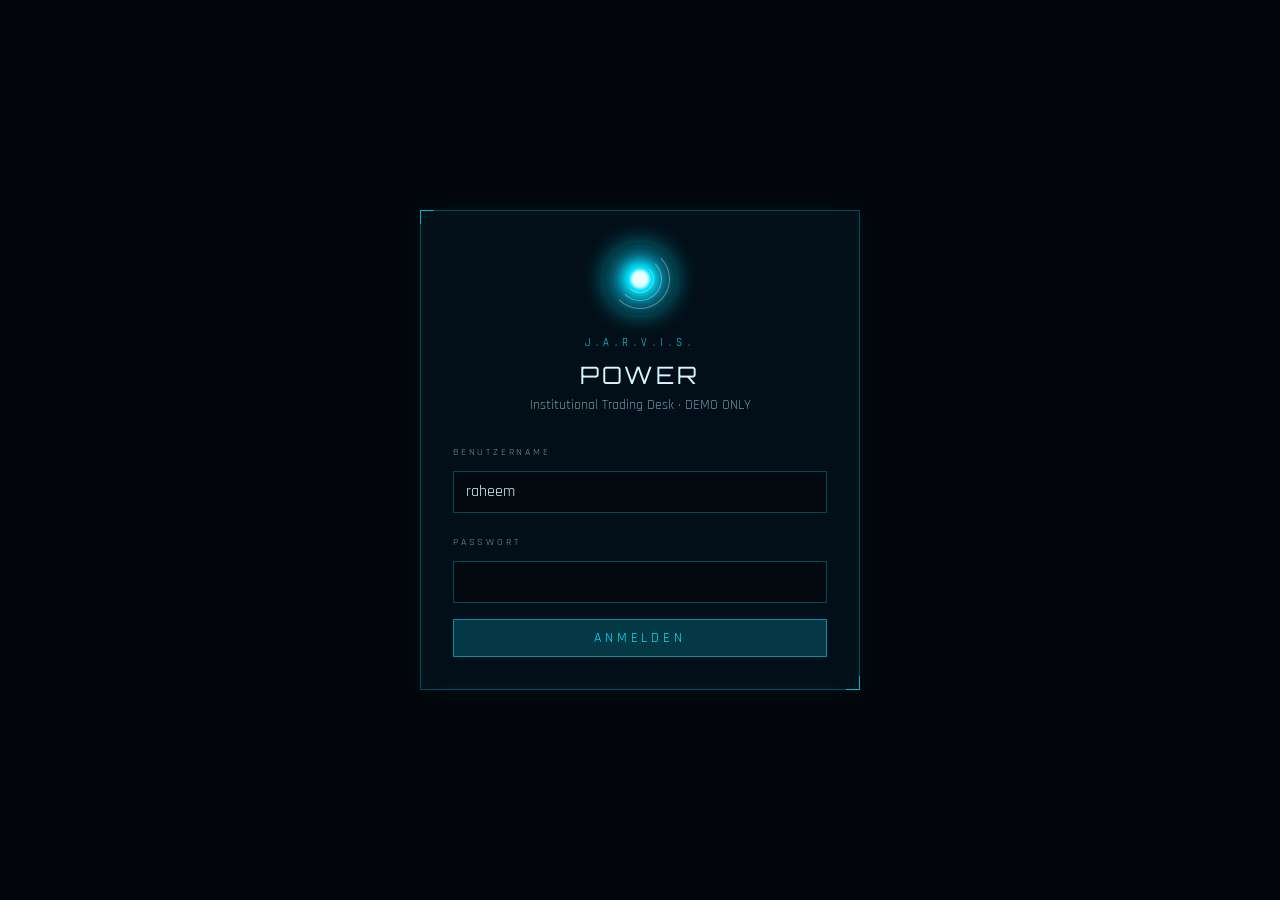
==== index.html @ ee32bacd "Publish J.A.R.V.I.S. HUD on GitHub Pages (anon key only)." ====
<!doctype html>
<html lang="de">
  <head>
    <meta charset="UTF-8" />
    <meta name="viewport" content="width=device-width, initial-scale=1.0" />
    <title>J.A.R.V.I.S. · POWER</title>
    <link rel="preconnect" href="https://fonts.googleapis.com" />
    <link href="https://fonts.googleapis.com/css2?family=Orbitron:wght@500;700&family=Rajdhani:wght@500;600;700&family=Share+Tech+Mono&display=swap" rel="stylesheet" />
    <script type="module" crossorigin>var e=(e,t)=>()=>(t||(e((t={exports:{}}).exports,t,t.exports),e=null),t.exports);(function(){let e=document.createElement(`link`).relList;if(e&&e.supports&&e.supports(`modulepreload`))return;for(let e of document.querySelectorAll(`link[rel="modulepreload"]`))n(e);new MutationObserver(e=>{for(let t of e)if(t.type===`childList`)for(let e of t.addedNodes)e.tagName===`LINK`&&e.rel===`modulepreload`&&n(e)}).observe(document,{childList:!0,subtree:!0});function t(e){let t={};return e.integrity&&(t.integrity=e.integrity),e.referrerPolicy&&(t.referrerPolicy=e.referrerPolicy),t.credentials=e.crossOrigin===`use-credentials`?`include`:e.crossOrigin===`anonymous`?`omit`:`same-origin`,t}function n(e){if(e.ep)return;e.ep=!0;let n=t(e);fetch(e.href,n)}})();var t=e((e=>{var t=Symbol.for(`react.transitional.element`),n=Symbol.for(`react.portal`),r=Symbol.for(`react.fragment`),i=Symbol.for(`react.strict_mode`),a=Symbol.for(`react.profiler`),o=Symbol.for(`react.consumer`),s=Symbol.for(`react.context`),c=Symbol.for(`react.forward_ref`),l=Symbol.for(`react.suspense`),u=Symbol.for(`react.memo`),d=Symbol.for(`react.lazy`),f=Symbol.for(`react.activity`),p=Symbol.for(`react.view_transition`),m=Symbol.iterator;function h(e){return typeof e!=`object`||!e?null:(e=m&&e[m]||e[`@@iterator`],typeof e==`function`?e:null)}var g={isMounted:function(){return!1},enqueueForceUpdate:function(){},enqueueReplaceState:function(){},enqueueSetState:function(){}},_=Object.assign,v={};function y(e,t,n){this.props=e,this.context=t,this.refs=v,this.updater=n||g}y.prototype.isReactComponent={},y.prototype.setState=function(e,t){if(typeof e!=`object`&&typeof e!=`function`&&e!=null)throw Error(`takes an object of state variables to update or a function which returns an object of state variables.`);this.updater.enqueueSetState(this,e,t,`setState`)},y.prototype.forceUpdate=function(e){this.updater.enqueueForceUpdate(this,e,`forceUpdate`)};function b(){}b.prototype=y.prototype;function x(e,t,n){this.props=e,this.context=t,this.refs=v,this.updater=n||g}var ee=x.prototype=new b;ee.constructor=x,_(ee,y.prototype),ee.isPureReactComponent=!0;var te=Array.isArray;function ne(){}var S={H:null,A:null,T:null,S:null},re=Object.prototype.hasOwnProperty;function C(e,n,r){var i=r.ref;return{$$typeof:t,type:e,key:n,ref:i===void 0?null:i,props:r}}function w(e,t){return C(e.type,t,e.props)}function T(e){return typeof e==`object`&&!!e&&e.$$typeof===t}function ie(e){var t={"=":`=0`,":":`=2`};return`$`+e.replace(/[=:]/g,function(e){return t[e]})}var E=/\/+/g;function ae(e,t){return typeof e==`object`&&e&&e.key!=null?ie(``+e.key):t.toString(36)}function oe(e){switch(e.status){case`fulfilled`:return e.value;case`rejected`:throw e.reason;default:switch(typeof e.status==`string`?e.then(ne,ne):(e.status=`pending`,e.then(function(t){e.status===`pending`&&(e.status=`fulfilled`,e.value=t)},function(t){e.status===`pending`&&(e.status=`rejected`,e.reason=t)})),e.status){case`fulfilled`:return e.value;case`rejected`:throw e.reason}}throw e}function se(e,r,i,a,o){var s=typeof e;(s===`undefined`||s===`boolean`)&&(e=null);var c=!1;if(e===null)c=!0;else switch(s){case`bigint`:case`string`:case`number`:c=!0;break;case`object`:switch(e.$$typeof){case t:case n:c=!0;break;case d:return c=e._init,se(c(e._payload),r,i,a,o)}}if(c)return o=o(e),c=a===``?`.`+ae(e,0):a,te(o)?(i=``,c!=null&&(i=c.replace(E,`$&/`)+`/`),se(o,r,i,``,function(e){return e})):o!=null&&(T(o)&&(o=w(o,i+(o.key==null||e&&e.key===o.key?``:(``+o.key).replace(E,`$&/`)+`/`)+c)),r.push(o)),1;c=0;var l=a===``?`.`:a+`:`;if(te(e))for(var u=0;u<e.length;u++)a=e[u],s=l+ae(a,u),c+=se(a,r,i,s,o);else if(u=h(e),typeof u==`function`)for(e=u.call(e),u=0;!(a=e.next()).done;)a=a.value,s=l+ae(a,u++),c+=se(a,r,i,s,o);else if(s===`object`){if(typeof e.then==`function`)return se(oe(e),r,i,a,o);throw r=String(e),Error(`Objects are not valid as a React child (found: `+(r===`[object Object]`?`object with keys {`+Object.keys(e).join(`, `)+`}`:r)+`). If you meant to render a collection of children, use an array instead.`)}return c}function ce(e,t,n){if(e==null)return e;var r=[],i=0;return se(e,r,``,``,function(e){return t.call(n,e,i++)}),r}function le(e){if(e._status===-1){var t=e._result,n=t();n.then(function(t){(e._status===0||e._status===-1)&&(e._status=1,e._result=t,n.status===void 0&&(n.status=`fulfilled`,n.value=t))},function(t){(e._status===0||e._status===-1)&&(e._status=2,e._result=t,n.status===void 0&&(n.status=`rejected`,n.reason=t))}),e._status===-1&&(e._status=0,e._result=n)}if(e._status===1)return e._result.default;throw e._result}var ue=typeof reportError==`function`?reportError:function(e){if(typeof window==`object`&&typeof window.ErrorEvent==`function`){var t=new window.ErrorEvent(`error`,{bubbles:!0,cancelable:!0,message:typeof e==`object`&&e&&typeof e.message==`string`?String(e.message):String(e),error:e});if(!window.dispatchEvent(t))return}else if(typeof process==`object`&&typeof process.emit==`function`){process.emit(`uncaughtException`,e);return}console.error(e)};function de(e){var t=S.T,n={};n.types=t===null?null:t.types,S.T=n;try{var r=e(),i=S.S;i!==null&&i(n,r),typeof r==`object`&&r&&typeof r.then==`function`&&r.then(ne,ue)}catch(e){ue(e)}finally{t!==null&&n.types!==null&&(t.types=n.types),S.T=t}}function fe(e){var t=S.T;if(t!==null){var n=t.types;n===null?t.types=[e]:n.indexOf(e)===-1&&n.push(e)}else de(fe.bind(null,e))}var pe={map:ce,forEach:function(e,t,n){ce(e,function(){t.apply(this,arguments)},n)},count:function(e){var t=0;return ce(e,function(){t++}),t},toArray:function(e){return ce(e,function(e){return e})||[]},only:function(e){if(!T(e))throw Error(`React.Children.only expected to receive a single React element child.`);return e}};e.Activity=f,e.Children=pe,e.Component=y,e.Fragment=r,e.Profiler=a,e.PureComponent=x,e.StrictMode=i,e.Suspense=l,e.ViewTransition=p,e.__CLIENT_INTERNALS_DO_NOT_USE_OR_WARN_USERS_THEY_CANNOT_UPGRADE=S,e.__COMPILER_RUNTIME={__proto__:null,c:function(e){return S.H.useMemoCache(e)}},e.addTransitionType=fe,e.cache=function(e){return function(){return e.apply(null,arguments)}},e.cacheSignal=function(){return null},e.cloneElement=function(e,t,n){if(e==null)throw Error(`The argument must be a React element, but you passed `+e+`.`);var r=_({},e.props),i=e.key;if(t!=null)for(a in t.key!==void 0&&(i=``+t.key),t)!re.call(t,a)||a===`key`||a===`__self`||a===`__source`||a===`ref`&&t.ref===void 0||(r[a]=t[a]);var a=arguments.length-2;if(a===1)r.children=n;else if(1<a){for(var o=Array(a),s=0;s<a;s++)o[s]=arguments[s+2];r.children=o}return C(e.type,i,r)},e.createContext=function(e){return e={$$typeof:s,_currentValue:e,_currentValue2:e,_threadCount:0,Provider:null,Consumer:null},e.Provider=e,e.Consumer={$$typeof:o,_context:e},e},e.createElement=function(e,t,n){var r,i={},a=null;if(t!=null)for(r in t.key!==void 0&&(a=``+t.key),t)re.call(t,r)&&r!==`key`&&r!==`__self`&&r!==`__source`&&(i[r]=t[r]);var o=arguments.length-2;if(o===1)i.children=n;else if(1<o){for(var s=Array(o),c=0;c<o;c++)s[c]=arguments[c+2];i.children=s}if(e&&e.defaultProps)for(r in o=e.defaultProps,o)i[r]===void 0&&(i[r]=o[r]);return C(e,a,i)},e.createRef=function(){return{current:null}},e.forwardRef=function(e){return{$$typeof:c,render:e}},e.isValidElement=T,e.lazy=function(e){return{$$typeof:d,_payload:{_status:-1,_result:e},_init:le}},e.memo=function(e,t){return{$$typeof:u,type:e,compare:t===void 0?null:t}},e.startTransition=de,e.unstable_useCacheRefresh=function(){return S.H.useCacheRefresh()},e.use=function(e){return S.H.use(e)},e.useActionState=function(e,t,n){return S.H.useActionState(e,t,n)},e.useCallback=function(e,t){return S.H.useCallback(e,t)},e.useContext=function(e){return S.H.useContext(e)},e.useDebugValue=function(){},e.useDeferredValue=function(e,t){return S.H.useDeferredValue(e,t)},e.useEffect=function(e,t){return S.H.useEffect(e,t)},e.useEffectEvent=function(e){return S.H.useEffectEvent(e)},e.useId=function(){return S.H.useId()},e.useImperativeHandle=function(e,t,n){return S.H.useImperativeHandle(e,t,n)},e.useInsertionEffect=function(e,t){return S.H.useInsertionEffect(e,t)},e.useLayoutEffect=function(e,t){return S.H.useLayoutEffect(e,t)},e.useMemo=function(e,t){return S.H.useMemo(e,t)},e.useOptimistic=function(e,t){return S.H.useOptimistic(e,t)},e.useReducer=function(e,t,n){return S.H.useReducer(e,t,n)},e.useRef=function(e){return S.H.useRef(e)},e.useState=function(e){return S.H.useState(e)},e.useSyncExternalStore=function(e,t,n){return S.H.useSyncExternalStore(e,t,n)},e.useTransition=function(){return S.H.useTransition()},e.version=`19.3.1`})),n=e(((e,n)=>{n.exports=t()})),r=e((e=>{function t(e,t){var n=e.length;e.push(t);a:for(;0<n;){var r=n-1>>>1,a=e[r];if(0<i(a,t))e[r]=t,e[n]=a,n=r;else break a}}function n(e){return e.length===0?null:e[0]}function r(e){if(e.length===0)return null;var t=e[0],n=e.pop();if(n!==t){e[0]=n;a:for(var r=0,a=e.length,o=a>>>1;r<o;){var s=2*(r+1)-1,c=e[s],l=s+1,u=e[l];if(0>i(c,n))l<a&&0>i(u,c)?(e[r]=u,e[l]=n,r=l):(e[r]=c,e[s]=n,r=s);else if(l<a&&0>i(u,n))e[r]=u,e[l]=n,r=l;else break a}}return t}function i(e,t){var n=e.sortIndex-t.sortIndex;return n===0?e.id-t.id:n}if(e.unstable_now=void 0,typeof performance==`object`&&typeof performance.now==`function`){var a=performance;e.unstable_now=function(){return a.now()}}else{var o=Date,s=o.now();e.unstable_now=function(){return o.now()-s}}var c=[],l=[],u=1,d=null,f=3,p=!1,m=!1,h=!1,g=!1,_=typeof setTimeout==`function`?setTimeout:null,v=typeof clearTimeout==`function`?clearTimeout:null,y=typeof setImmediate<`u`?setImmediate:null;function b(e){for(var i=n(l);i!==null;){if(i.callback===null)r(l);else if(i.startTime<=e)r(l),i.sortIndex=i.expirationTime,t(c,i);else break;i=n(l)}}function x(e){if(h=!1,b(e),!m){if(n(c)!==null)m=!0,ee||(ee=!0,w());else{var t=n(l);t!==null&&E(x,t.startTime-e)}}}var ee=!1,te=-1,ne=5,S=-1;function re(){return g?!0:!(e.unstable_now()-S<ne)}function C(){if(g=!1,ee){var t=e.unstable_now();S=t;var i=!0;try{a:{m=!1,h&&(h=!1,v(te),te=-1),p=!0;var a=f;try{b:{for(b(t),d=n(c);d!==null&&!(d.expirationTime>t&&re());){var o=d.callback;if(typeof o==`function`){d.callback=null,f=d.priorityLevel;var s=o(d.expirationTime<=t);if(t=e.unstable_now(),typeof s==`function`){d.callback=s,b(t),i=!0;break b}d===n(c)&&r(c),b(t)}else r(c);d=n(c)}if(d!==null)i=!0;else{var u=n(l);u!==null&&E(x,u.startTime-t),i=!1}}break a}finally{d=null,f=a,p=!1}i=void 0}}finally{i?w():ee=!1}}}var w;if(typeof y==`function`)w=function(){y(C)};else if(typeof MessageChannel<`u`){var T=new MessageChannel,ie=T.port2;T.port1.onmessage=C,w=function(){ie.postMessage(null)}}else w=function(){_(C,0)};function E(t,n){te=_(function(){t(e.unstable_now())},n)}e.unstable_IdlePriority=5,e.unstable_ImmediatePriority=1,e.unstable_LowPriority=4,e.unstable_NormalPriority=3,e.unstable_Profiling=null,e.unstable_UserBlockingPriority=2,e.unstable_cancelCallback=function(e){e.callback=null},e.unstable_forceFrameRate=function(e){0>e||125<e?console.error(`forceFrameRate takes a positive int between 0 and 125, forcing frame rates higher than 125 fps is not supported`):ne=0<e?Math.floor(1e3/e):5},e.unstable_getCurrentPriorityLevel=function(){return f},e.unstable_next=function(e){switch(f){case 1:case 2:case 3:var t=3;break;default:t=f}var n=f;f=t;try{return e()}finally{f=n}},e.unstable_requestPaint=function(){g=!0},e.unstable_runWithPriority=function(e,t){switch(e){case 1:case 2:case 3:case 4:case 5:break;default:e=3}var n=f;f=e;try{return t()}finally{f=n}},e.unstable_scheduleCallback=function(r,i,a){var o=e.unstable_now();switch(typeof a==`object`&&a?(a=a.delay,a=typeof a==`number`&&0<a?o+a:o):a=o,r){case 1:var s=-1;break;case 2:s=250;break;case 5:s=1073741823;break;case 4:s=1e4;break;default:s=5e3}return s=a+s,r={id:u++,callback:i,priorityLevel:r,startTime:a,expirationTime:s,sortIndex:-1},a>o?(r.sortIndex=a,t(l,r),n(c)===null&&r===n(l)&&(h?(v(te),te=-1):h=!0,E(x,a-o))):(r.sortIndex=s,t(c,r),m||p||(m=!0,ee||(ee=!0,w()))),r},e.unstable_shouldYield=re,e.unstable_wrapCallback=function(e){var t=f;return function(){var n=f;f=t;try{return e.apply(this,arguments)}finally{f=n}}}})),i=e(((e,t)=>{t.exports=r()})),a=e((e=>{var t=n();function r(e){var t=`https://react.dev/errors/`+e;if(1<arguments.length){t+=`?args[]=`+encodeURIComponent(arguments[1]);for(var n=2;n<arguments.length;n++)t+=`&args[]=`+encodeURIComponent(arguments[n])}return`Minified React error #`+e+`; visit `+t+` for the full message or use the non-minified dev environment for full errors and additional helpful warnings.`}function i(){}var a={d:{f:i,r:function(){throw Error(r(522))},D:i,C:i,L:i,m:i,X:i,S:i,M:i},p:0,findDOMNode:null},o=Symbol.for(`react.portal`),s=Symbol.for(`react.recoverable`),c=Symbol.for(`react.optimistic_key`);function l(e,t,n){var r=3<arguments.length&&arguments[3]!==void 0?arguments[3]:null;return{$$typeof:o,key:r==null?null:r===c?c:``+r,children:e,containerInfo:t,implementation:n}}var u=t.__CLIENT_INTERNALS_DO_NOT_USE_OR_WARN_USERS_THEY_CANNOT_UPGRADE;function d(e,t){if(e===`font`)return``;if(typeof t==`string`)return t===`use-credentials`?t:``}e.__DOM_INTERNALS_DO_NOT_USE_OR_WARN_USERS_THEY_CANNOT_UPGRADE=a,e.browser=function(e){return{$$typeof:s,_reason:e}},e.createPortal=function(e,t){var n=2<arguments.length&&arguments[2]!==void 0?arguments[2]:null;if(!t||t.nodeType!==1&&t.nodeType!==9&&t.nodeType!==11)throw Error(r(299));return l(e,t,null,n)},e.flushSync=function(e){var t=u.T,n=a.p;try{if(u.T=null,a.p=2,e)return e()}finally{u.T=t,a.p=n,a.d.f()}},e.preconnect=function(e,t){typeof e==`string`&&(t?(t=t.crossOrigin,t=typeof t==`string`?t===`use-credentials`?t:``:void 0):t=null,a.d.C(e,t))},e.prefetchDNS=function(e){typeof e==`string`&&a.d.D(e)},e.preinit=function(e,t){if(typeof e==`string`&&t&&typeof t.as==`string`){var n=t.as,r=d(n,t.crossOrigin),i=typeof t.integrity==`string`?t.integrity:void 0,o=typeof t.fetchPriority==`string`?t.fetchPriority:void 0;n===`style`?a.d.S(e,typeof t.precedence==`string`?t.precedence:void 0,{crossOrigin:r,integrity:i,fetchPriority:o}):n===`script`&&a.d.X(e,{crossOrigin:r,integrity:i,fetchPriority:o,nonce:typeof t.nonce==`string`?t.nonce:void 0})}},e.preinitModule=function(e,t){if(typeof e==`string`){if(typeof t==`object`&&t){if(t.as==null||t.as===`script`){var n=d(t.as,t.crossOrigin);a.d.M(e,{crossOrigin:n,integrity:typeof t.integrity==`string`?t.integrity:void 0,nonce:typeof t.nonce==`string`?t.nonce:void 0,fetchPriority:typeof t.fetchPriority==`string`?t.fetchPriority:void 0})}}else t??a.d.M(e)}},e.preload=function(e,t){if(typeof e==`string`&&typeof t==`object`&&t&&typeof t.as==`string`){var n=t.as,r=d(n,t.crossOrigin);a.d.L(e,n,{crossOrigin:r,integrity:typeof t.integrity==`string`?t.integrity:void 0,nonce:typeof t.nonce==`string`?t.nonce:void 0,type:typeof t.type==`string`?t.type:void 0,fetchPriority:typeof t.fetchPriority==`string`?t.fetchPriority:void 0,referrerPolicy:typeof t.referrerPolicy==`string`?t.referrerPolicy:void 0,imageSrcSet:typeof t.imageSrcSet==`string`?t.imageSrcSet:void 0,imageSizes:typeof t.imageSizes==`string`?t.imageSizes:void 0,media:typeof t.media==`string`?t.media:void 0})}},e.preloadModule=function(e,t){if(typeof e==`string`){if(t){var n=d(t.as,t.crossOrigin);a.d.m(e,{as:typeof t.as==`string`&&t.as!==`script`?t.as:void 0,crossOrigin:n,integrity:typeof t.integrity==`string`?t.integrity:void 0,nonce:typeof t.nonce==`string`?t.nonce:void 0,fetchPriority:typeof t.fetchPriority==`string`?t.fetchPriority:void 0})}else a.d.m(e)}},e.requestFormReset=function(e){a.d.r(e)},e.unstable_batchedUpdates=function(e,t){return e(t)},e.useFormState=function(e,t,n){return u.H.useFormState(e,t,n)},e.useFormStatus=function(){return u.H.useHostTransitionStatus()},e.version=`19.3.1`})),o=e(((e,t)=>{function n(){if(typeof __REACT_DEVTOOLS_GLOBAL_HOOK__<`u`&&typeof __REACT_DEVTOOLS_GLOBAL_HOOK__.checkDCE==`function`)try{__REACT_DEVTOOLS_GLOBAL_HOOK__.checkDCE(n)}catch(e){console.error(e)}}n(),t.exports=a()})),s=e((e=>{var t=i(),r=n(),a=o();function s(e){var t=`https://react.dev/errors/`+e;if(1<arguments.length){t+=`?args[]=`+encodeURIComponent(arguments[1]);for(var n=2;n<arguments.length;n++)t+=`&args[]=`+encodeURIComponent(arguments[n])}return`Minified React error #`+e+`; visit `+t+` for the full message or use the non-minified dev environment for full errors and additional helpful warnings.`}function c(e){return!(!e||e.nodeType!==1&&e.nodeType!==9&&e.nodeType!==11)}function l(e){for(var t=e,n=t;n&&!n.alternate;)t=n,t.flags&4098&&(e=t.return),n=t.return;for(;t.return;)t=t.return;return t.tag===3?e:null}function u(e){if(e.tag===13){var t=e.memoizedState;if(t===null&&(e=e.alternate,e!==null&&(t=e.memoizedState)),t!==null)return t.dehydrated}return null}function d(e){if(e.tag===31){var t=e.memoizedState;if(t===null&&(e=e.alternate,e!==null&&(t=e.memoizedState)),t!==null)return t.dehydrated}return null}function f(e){if(l(e)!==e)throw Error(s(188))}function p(e){var t=e.alternate;if(!t){if(t=l(e),t===null)throw Error(s(188));return t===e?e:null}for(var n=e,r=t;;){var i=n.return;if(i===null)break;var a=i.alternate;if(a===null){if(r=i.return,r!==null){n=r;continue}break}if(i.child===a.child){for(a=i.child;a;){if(a===n)return f(i),e;if(a===r)return f(i),t;a=a.sibling}throw Error(s(188))}if(n.return!==r.return)n=i,r=a;else{for(var o=!1,c=i.child;c;){if(c===n){o=!0,n=i,r=a;break}if(c===r){o=!0,r=i,n=a;break}c=c.sibling}if(!o){for(c=a.child;c;){if(c===n){o=!0,n=a,r=i;break}if(c===r){o=!0,r=a,n=i;break}c=c.sibling}if(!o)throw Error(s(189))}}if(n.alternate!==r)throw Error(s(190))}if(n.tag!==3)throw Error(s(188));return n.stateNode.current===n?e:t}function m(e){var t=e.tag;if(t===5||t===26||t===27||t===6)return e;for(e=e.child;e!==null;){if(t=m(e),t!==null)return t;e=e.sibling}return null}function h(e,t,n,r,i,a){for(;e!==null;){if((e.tag===5||e.tag===27||e.tag===6)&&n(e,r,i,a)||(e.tag!==22||e.memoizedState===null)&&(t||e.tag!==5&&e.tag!==27)&&h(e.child,t,n,r,i,a))return!0;e=e.sibling}return!1}function g(e){for(e=e.return;e!==null;){if(e.tag===3||e.tag===5||e.tag===27)return e;e=e.return}return null}function _(e){var t=!1;for(e=e.return;e!==null&&(e.tag===4&&(t=!0),e.tag!==3&&e.tag!==5&&e.tag!==27);)e=e.return;return t}function v(e){var t=[null,null],n=g(e);return n===null||y(t,e,n.child,{foundSelf:!1}),t}function y(e,t,n,r){for(;n!==null;){if(n===t)r.foundSelf=!0;else if(n.tag===5||n.tag===27||n.tag===6){if(r.foundSelf)return e[1]=n,!0;e[0]=n}else if((n.tag!==22||n.memoizedState===null)&&y(e,t,n.child,r))return!0;n=n.sibling}return!1}function b(e){switch(e.tag){case 5:case 27:case 6:return e.stateNode;case 3:return e.stateNode.containerInfo;default:throw Error(s(559))}}var x=null,ee=null;function te(e,t,n){return e===n||e===t&&(x=e,!0)}function ne(e,t,n){return e===n?(ee=e,!1):e===t&&(ee!==null&&(x=e),!0)}function S(e){if(e===null)return null;do e=e===null?null:e.return;while(e&&e.tag!==5&&e.tag!==27&&e.tag!==3);return e||null}function re(e,t,n){for(var r=0,i=e;i;i=n(i))r++;i=0;for(var a=t;a;a=n(a))i++;for(;0<r-i;)e=n(e),r--;for(;0<i-r;)t=n(t),i--;for(;r--;){if(e===t||t!==null&&e===t.alternate)return e;e=n(e),t=n(t)}return null}var C=Object.assign,w=Symbol.for(`react.element`),T=Symbol.for(`react.transitional.element`),ie=Symbol.for(`react.portal`),E=Symbol.for(`react.fragment`),ae=Symbol.for(`react.strict_mode`),oe=Symbol.for(`react.profiler`),se=Symbol.for(`react.consumer`),ce=Symbol.for(`react.context`),le=Symbol.for(`react.forward_ref`),ue=Symbol.for(`react.suspense`),de=Symbol.for(`react.suspense_list`),fe=Symbol.for(`react.memo`),pe=Symbol.for(`react.lazy`),me=Symbol.for(`react.activity`),he=Symbol.for(`react.legacy_hidden`),ge=Symbol.for(`react.memo_cache_sentinel`),_e=Symbol.for(`react.view_transition`),ve=Symbol.for(`react.recoverable`),ye=Symbol.iterator;function be(e){return typeof e!=`object`||!e?null:(e=ye&&e[ye]||e[`@@iterator`],typeof e==`function`?e:null)}var xe=Symbol.for(`react.client.reference`);function Se(e){if(e==null)return null;if(typeof e==`function`)return e.$$typeof===xe?null:e.displayName||e.name||null;if(typeof e==`string`)return e;switch(e){case E:return`Fragment`;case oe:return`Profiler`;case ae:return`StrictMode`;case ue:return`Suspense`;case de:return`SuspenseList`;case me:return`Activity`;case _e:return`ViewTransition`}if(typeof e==`object`)switch(e.$$typeof){case ie:return`Portal`;case ce:return e.displayName||`Context`;case se:return(e._context.displayName||`Context`)+`.Consumer`;case le:var t=e.render;return e=e.displayName,e||=(e=t.displayName||t.name||``,e===``?`ForwardRef`:`ForwardRef(`+e+`)`),e;case fe:return t=e.displayName||null,t===null?Se(e.type)||`Memo`:t;case pe:t=e._payload,e=e._init;try{return Se(e(t))}catch{}}return null}var Ce=Array.isArray,D=r.__CLIENT_INTERNALS_DO_NOT_USE_OR_WARN_USERS_THEY_CANNOT_UPGRADE,O=a.__DOM_INTERNALS_DO_NOT_USE_OR_WARN_USERS_THEY_CANNOT_UPGRADE,we={pending:!1,data:null,method:null,action:null},Te=[],Ee=-1;function De(e){return{current:e}}function Oe(e){0>Ee||(e.current=Te[Ee],Te[Ee]=null,Ee--)}function k(e,t){Ee++,Te[Ee]=e.current,e.current=t}var ke=De(null),Ae=De(null),je=De(null),Me=De(null);function Ne(e,t){switch(k(je,t),k(Ae,e),k(ke,null),t.nodeType){case 9:case 11:e=(e=t.documentElement)&&(e=e.namespaceURI)?up(e):0;break;default:if(e=t.tagName,t=t.namespaceURI)t=up(t),e=dp(t,e);else switch(e){case`svg`:e=1;break;case`math`:e=2;break;default:e=0}}Oe(ke),k(ke,e)}function Pe(){Oe(ke),Oe(Ae),Oe(je)}function Fe(e){var t=e.memoizedState;t!==null&&(sh._currentValue=t.memoizedState,k(Me,e)),t=ke.current;var n=dp(t,e.type);t!==n&&(k(Ae,e),k(ke,n))}function Ie(e){Ae.current===e&&(Oe(ke),Oe(Ae)),Me.current===e&&(Oe(Me),sh._currentValue=we)}var Le,Re;function ze(e){if(Le===void 0)try{throw Error()}catch(e){var t=e.stack.trim().match(/\n( *(at )?)/);Le=t&&t[1]||``,Re=-1<e.stack.indexOf(`
    at`)?` (<anonymous>)`:-1<e.stack.indexOf(`@`)?`@unknown:0:0`:``}return`
`+Le+e+Re}var Be=!1;function Ve(e,t){if(!e||Be)return``;Be=!0;var n=Error.prepareStackTrace;Error.prepareStackTrace=void 0;try{var r={DetermineComponentFrameRoot:function(){try{if(t){var n=function(){throw Error()};if(Object.defineProperty(n.prototype,"props",{set:function(){throw Error()}}),typeof Reflect==`object`&&Reflect.construct){try{Reflect.construct(n,[])}catch(e){var r=e}Reflect.construct(e,[],n)}else{try{n.call()}catch(e){r=e}n=!1;try{var i=Object.getOwnPropertyDescriptor(e.prototype,`props`);Object.defineProperty(e.prototype,"props",{configurable:!0,set:function(){throw Error()}}),n=!0,new e}finally{n&&(i===void 0?delete e.prototype.props:Object.defineProperty(e.prototype,"props",i))}}}else{try{throw Error()}catch(e){r=e}(n=e())&&typeof n.catch==`function`&&n.catch(function(){})}}catch(e){if(e&&r&&typeof e.stack==`string`)return[e.stack,r.stack]}return[null,null]}};r.DetermineComponentFrameRoot.displayName=`DetermineComponentFrameRoot`;var i=Object.getOwnPropertyDescriptor(r.DetermineComponentFrameRoot,`name`);i&&i.configurable&&Object.defineProperty(r.DetermineComponentFrameRoot,"name",{value:`DetermineComponentFrameRoot`});var a=r.DetermineComponentFrameRoot(),o=a[0],s=a[1];if(o&&s){var c=o.split(`
`),l=s.split(`
`);for(i=r=0;r<c.length&&!c[r].includes(`DetermineComponentFrameRoot`);)r++;for(;i<l.length&&!l[i].includes(`DetermineComponentFrameRoot`);)i++;if(r===c.length||i===l.length)for(r=c.length-1,i=l.length-1;1<=r&&0<=i&&c[r]!==l[i];)i--;for(;1<=r&&0<=i;r--,i--)if(c[r]!==l[i]){if(r!==1||i!==1)do if(r--,i--,0>i||c[r]!==l[i]){var u=`
`+c[r].replace(` at new `,` at `);return e.displayName&&u.includes(`<anonymous>`)&&(u=u.replace(`<anonymous>`,e.displayName)),u}while(1<=r&&0<=i);break}}}finally{Be=!1,Error.prepareStackTrace=n}return(n=e?e.displayName||e.name:``)?ze(n):``}function He(e,t){switch(e.tag){case 26:case 27:case 5:return ze(e.type);case 16:return ze(`Lazy`);case 13:return e.child!==t&&t!==null?ze(`Suspense Fallback`):ze(`Suspense`);case 19:return ze(`SuspenseList`);case 0:case 15:return Ve(e.type,!1);case 11:return Ve(e.type.render,!1);case 1:return Ve(e.type,!0);case 31:return ze(`Activity`);case 30:return ze(`ViewTransition`);default:return``}}function Ue(e){try{var t=``,n=null;do t+=He(e,n),n=e,e=e.return;while(e);return t}catch(e){return`
Error generating stack: `+e.message+`
`+e.stack}}var We=Object.prototype.hasOwnProperty,Ge=t.unstable_scheduleCallback,Ke=t.unstable_cancelCallback,qe=t.unstable_shouldYield,Je=t.unstable_requestPaint,Ye=t.unstable_now,Xe=t.unstable_getCurrentPriorityLevel,Ze=t.unstable_ImmediatePriority,Qe=t.unstable_UserBlockingPriority,$e=t.unstable_NormalPriority,et=t.unstable_LowPriority,tt=t.unstable_IdlePriority,nt=t.log,rt=t.unstable_setDisableYieldValue,it=null,at=null;function ot(e){if(typeof nt==`function`&&rt(e),at&&typeof at.setStrictMode==`function`)try{at.setStrictMode(it,e)}catch{}}var st=Math.clz32?Math.clz32:ut,ct=Math.log,lt=Math.LN2;function ut(e){return e>>>=0,e===0?32:31-(ct(e)/lt|0)|0}var dt=256,ft=262144,pt=4194304;function mt(e){var t=e&42;if(t!==0)return t;switch(e&-e){case 1:return 1;case 2:return 2;case 4:return 4;case 8:return 8;case 16:return 16;case 32:return 32;case 64:return 64;case 128:return 128;case 256:case 512:case 1024:case 2048:case 4096:case 8192:case 16384:case 32768:case 65536:case 131072:return e&-e;case 262144:case 524288:case 1048576:case 2097152:return e&3932160;case 4194304:case 8388608:case 16777216:case 33554432:return e&62914560;case 67108864:return 67108864;case 134217728:return 134217728;case 268435456:return 268435456;case 536870912:return 536870912;case 1073741824:return 0;default:return e}}function ht(e,t,n){var r=e.pendingLanes;if(r===0)return 0;var i=0,a=e.suspendedLanes,o=e.pingedLanes;e=e.warmLanes;var s=r&134217727;return s===0?(s=r&~a,s===0?o===0?n||(n=r&~e,n!==0&&(i=mt(n))):i=mt(o):i=mt(s)):(r=s&~a,r===0?(o&=s,o===0?n||(n=s&~e,n!==0&&(i=mt(n))):i=mt(o)):i=mt(r)),i===0?0:t!==0&&t!==i&&(t&a)===0&&(a=i&-i,n=t&-t,a>=n||a===32&&n&4194048)?t:i}function gt(e,t){return(e.pendingLanes&~(e.suspendedLanes&~e.pingedLanes)&t)===0}function _t(e,t){t&8&&(t|=t&32);var n=e.entangledLanes;if(n!==0)for(e=e.entanglements,n&=t;0<n;){var r=31-st(n),i=1<<r;t|=e[r],n&=~i}return t}function vt(e,t){switch(e){case 1:case 2:case 4:case 8:case 64:return t+250;case 16:case 32:case 128:case 256:case 512:case 1024:case 2048:case 4096:case 8192:case 16384:case 32768:case 65536:case 131072:case 262144:case 524288:case 1048576:case 2097152:return t+5e3;case 4194304:case 8388608:case 16777216:case 33554432:return-1;case 67108864:case 134217728:case 268435456:case 536870912:case 1073741824:return-1;default:return-1}}function yt(){var e=pt;return pt<<=1,!(pt&62914560)&&(pt=4194304),e}function bt(e){for(var t=[],n=0;31>n;n++)t.push(e);return t}function xt(e,t){e.pendingLanes|=t,t!==268435456&&(e.suspendedLanes=0,e.pingedLanes=0,e.warmLanes=0)}function St(e,t,n,r,i,a){var o=e.pendingLanes;e.pendingLanes=n,e.suspendedLanes=0,e.pingedLanes=0,e.warmLanes=0,e.expiredLanes&=n,e.entangledLanes&=n,e.errorRecoveryDisabledLanes&=n,e.shellSuspendCounter=0;var s=e.entanglements,c=e.expirationTimes,l=e.hiddenUpdates;for(n=o&~n;0<n;){var u=31-st(n),d=1<<u;s[u]=0,c[u]=-1;var f=l[u];if(f!==null)for(l[u]=null,u=0;u<f.length;u++){var p=f[u];p!==null&&(p.lane&=-536870913)}n&=~d}r!==0&&Ct(e,r,0),a!==0&&i===0&&e.tag!==0&&(e.suspendedLanes|=a&~(o&~t))}function Ct(e,t,n){e.pendingLanes|=t,e.suspendedLanes&=~t;var r=31-st(t);e.entangledLanes|=t,e.entanglements[r]=e.entanglements[r]|1073741824|n&261930}function wt(e,t){var n=e.entangledLanes|=t;for(e=e.entanglements;n;){var r=31-st(n),i=1<<r;i&t|e[r]&t&&(e[r]|=t),n&=~i}}function Tt(e,t){var n=t&-t;return n=n&42?1:Et(n),(n&(e.suspendedLanes|t))===0?n:0}function Et(e){switch(e){case 2:e=1;break;case 8:e=4;break;case 32:e=16;break;case 256:case 512:case 1024:case 2048:case 4096:case 8192:case 16384:case 32768:case 65536:case 131072:case 262144:case 524288:case 1048576:case 2097152:case 4194304:case 8388608:case 16777216:case 33554432:e=128;break;case 268435456:e=134217728;break;default:e=0}return e}function Dt(e){return e&=-e,2<e?8<e?e&134217727?32:268435456:8:2}function Ot(){var e=O.p;return e===0?(e=window.event,e===void 0?32:Ch(e.type)):e}function kt(e,t){var n=O.p;try{return O.p=e,t()}finally{O.p=n}}var At=Math.random().toString(36).slice(2),jt=`__reactFiber$`+At,Mt=`__reactProps$`+At,Nt=`__reactContainer$`+At,Pt=`__reactEvents$`+At,Ft=`__reactListeners$`+At,It=`__reactHandles$`+At,Lt=`__reactResources$`+At,Rt=`__reactMarker$`+At,zt=`__reactLoad$`+At;function Bt(e){delete e[jt],delete e[Mt],delete e[Ft],delete e[It]}function Vt(e){var t;if(t=e[jt])return t;for(var n=e.parentNode;n;){if(t=n[Nt]||n[jt]){if(n=t.alternate,t.child!==null||n!==null&&n.child!==null)for(e=fm(e);e!==null;){if(n=e[jt])return n;e=fm(e)}return t}e=n,n=e.parentNode}return null}function Ht(e){if(e=e[jt]||e[Nt]){var t=e.tag;if(t===5||t===6||t===13||t===31||t===26||t===27||t===3)return e}return null}function Ut(e){var t=e.tag;if(t===5||t===26||t===27||t===6)return e.stateNode;throw Error(s(33))}function Wt(e){var t=e[Lt];return t||=e[Lt]={hoistableStyles:new Map,hoistableScripts:new Map},t}function Gt(e){e[Rt]=!0}function Kt(e){e[zt]=void 0}var qt=new Set,Jt={};function Yt(e,t){Xt(e,t),Xt(e+`Capture`,t)}function Xt(e,t){for(Jt[e]=t,e=0;e<t.length;e++)qt.add(t[e])}var Zt=RegExp(`^[:A-Z_a-z\\u00C0-\\u00D6\\u00D8-\\u00F6\\u00F8-\\u02FF\\u0370-\\u037D\\u037F-\\u1FFF\\u200C-\\u200D\\u2070-\\u218F\\u2C00-\\u2FEF\\u3001-\\uD7FF\\uF900-\\uFDCF\\uFDF0-\\uFFFD][:A-Z_a-z\\u00C0-\\u00D6\\u00D8-\\u00F6\\u00F8-\\u02FF\\u0370-\\u037D\\u037F-\\u1FFF\\u200C-\\u200D\\u2070-\\u218F\\u2C00-\\u2FEF\\u3001-\\uD7FF\\uF900-\\uFDCF\\uFDF0-\\uFFFD\\-.0-9\\u00B7\\u0300-\\u036F\\u203F-\\u2040]*$`),Qt={},$t={};function en(e){return We.call($t,e)?!0:We.call(Qt,e)?!1:Zt.test(e)?$t[e]=!0:(Qt[e]=!0,!1)}var A=!1;function tn(){var e=A;return A=!1,e}function nn(e,t,n){if(en(t)){if(n===null)e.removeAttribute(t);else{switch(typeof n){case`undefined`:case`function`:case`symbol`:e.removeAttribute(t);return;case`boolean`:var r=t.toLowerCase().slice(0,5);if(r!==`data-`&&r!==`aria-`){e.removeAttribute(t);return}}e.setAttribute(t,n)}}}function rn(e,t,n){if(n===null)e.removeAttribute(t);else{switch(typeof n){case`undefined`:case`function`:case`symbol`:case`boolean`:e.removeAttribute(t);return}e.setAttribute(t,n)}}function an(e,t,n,r){if(r===null)e.removeAttribute(n);else{switch(typeof r){case`undefined`:case`function`:case`symbol`:case`boolean`:e.removeAttribute(n);return}e.setAttributeNS(t,n,r)}}function on(e){switch(typeof e){case`bigint`:case`boolean`:case`number`:case`string`:case`undefined`:return e;case`object`:return e;default:return``}}function sn(e){var t=e.type;return(e=e.nodeName)&&e.toLowerCase()===`input`&&(t===`checkbox`||t===`radio`)}function cn(e,t,n){var r=Object.getOwnPropertyDescriptor(e.constructor.prototype,t);if(!e.hasOwnProperty(t)&&r!==void 0&&typeof r.get==`function`&&typeof r.set==`function`){var i=r.get,a=r.set;return Object.defineProperty(e,t,{configurable:!0,get:function(){return i.call(this)},set:function(e){n=``+e,a.call(this,e)}}),Object.defineProperty(e,t,{enumerable:r.enumerable}),{getValue:function(){return n},setValue:function(e){n=``+e},stopTracking:function(){e._valueTracker=null,delete e[t]}}}}function ln(e){if(!e._valueTracker){var t=sn(e)?`checked`:`value`;e._valueTracker=cn(e,t,``+e[t])}}function un(e){if(!e)return!1;var t=e._valueTracker;if(!t)return!0;var n=t.getValue(),r=``;return e&&(r=sn(e)?e.checked?`true`:`false`:e.value),e=r,e!==n&&(t.setValue(e),!0)}var dn=/[\n"\\]/g;function fn(e){return e.replace(dn,function(e){return`\\`+e.charCodeAt(0).toString(16)+` `})}function pn(e,t,n,r,i,a,o,s){e.name=``,o!=null&&typeof o!=`function`&&typeof o!=`symbol`&&typeof o!=`boolean`?e.type=o:e.removeAttribute(`type`),t==null?o!==`submit`&&o!==`reset`||e.removeAttribute(`value`):o===`number`?(t===0&&e.value===``||e.value!=t)&&(e.value=``+on(t)):e.value!==``+on(t)&&(e.value=``+on(t)),t==null?n==null?r!=null&&e.removeAttribute(`value`):hn(e,on(n)):o===`number`&&e.value==t?hn(e,on(e.value)):hn(e,on(t)),i==null&&a!=null&&(e.defaultChecked=!!a),i!=null&&(e.checked=i&&typeof i!=`function`&&typeof i!=`symbol`),s!=null&&typeof s!=`function`&&typeof s!=`symbol`&&typeof s!=`boolean`?e.name=``+on(s):e.removeAttribute(`name`)}function mn(e,t,n,r,i,a,o,s){if(a!=null&&typeof a!=`function`&&typeof a!=`symbol`&&typeof a!=`boolean`&&(e.type=a),t!=null||n!=null){if(!(a!==`submit`&&a!==`reset`||t!=null)){ln(e);return}n=n==null?``:``+on(n),t=t==null?n:``+on(t),s||t===e.value||(e.value=t),e.defaultValue=t}r??=i,r=typeof r!=`function`&&typeof r!=`symbol`&&!!r,e.checked=s?e.checked:!!r,e.defaultChecked=!!r,o!=null&&typeof o!=`function`&&typeof o!=`symbol`&&typeof o!=`boolean`&&(e.name=o),ln(e)}function hn(e,t){e.defaultValue!==``+t&&(e.defaultValue=``+t)}function gn(e,t,n,r){if(e=e.options,t){t={};for(var i=0;i<n.length;i++)t[`$`+n[i]]=!0;for(n=0;n<e.length;n++)i=t.hasOwnProperty(`$`+e[n].value),e[n].selected!==i&&(e[n].selected=i),i&&r&&(e[n].defaultSelected=!0)}else{for(n=``+on(n),t=null,i=0;i<e.length;i++){if(e[i].value===n){e[i].selected=!0,r&&(e[i].defaultSelected=!0);return}t!==null||e[i].disabled||(t=e[i])}t!==null&&(t.selected=!0)}}function _n(e,t,n){t!=null&&(t=``+on(t),t!==e.value&&(e.value=t),n==null)?e.defaultValue!==t&&(e.defaultValue=t):e.defaultValue=n==null?``:``+on(n)}function vn(e,t,n,r){if(t==null){if(r!=null){if(n!=null)throw Error(s(92));if(Ce(r)){if(1<r.length)throw Error(s(93));r=r[0]}n=r}n??=``,t=n}n=on(t),e.defaultValue=n,r=e.textContent,r===n&&r!==``&&r!==null&&(e.value=r),ln(e)}function yn(e,t){if(t){var n=e.firstChild;if(n&&n===e.lastChild&&n.nodeType===3){n.nodeValue=t;return}}e.textContent=t}var bn=new Set(`animationIterationCount aspectRatio borderImageOutset borderImageSlice borderImageWidth boxFlex boxFlexGroup boxOrdinalGroup columnCount columns flex flexGrow flexPositive flexShrink flexNegative flexOrder gridArea gridRow gridRowEnd gridRowSpan gridRowStart gridColumn gridColumnEnd gridColumnSpan gridColumnStart fontWeight lineClamp lineHeight opacity order orphans scale tabSize widows zIndex zoom fillOpacity floodOpacity stopOpacity strokeDasharray strokeDashoffset strokeMiterlimit strokeOpacity strokeWidth MozAnimationIterationCount MozBoxFlex MozBoxFlexGroup MozLineClamp msAnimationIterationCount msFlex msZoom msFlexGrow msFlexNegative msFlexOrder msFlexPositive msFlexShrink msGridColumn msGridColumnSpan msGridRow msGridRowSpan WebkitAnimationIterationCount WebkitBoxFlex WebKitBoxFlexGroup WebkitBoxOrdinalGroup WebkitColumnCount WebkitColumns WebkitFlex WebkitFlexGrow WebkitFlexPositive WebkitFlexShrink WebkitLineClamp`.split(` `));function xn(e,t,n){var r=t.indexOf(`--`)===0;n==null||typeof n==`boolean`||n===``?r?e.setProperty(t,``):t===`float`?e.cssFloat=``:e[t]=``:r?e.setProperty(t,n):typeof n!=`number`||n===0||bn.has(t)?t===`float`?e.cssFloat=n:e[t]=(``+n).trim():e[t]=n+`px`}function Sn(e,t,n){if(t!=null&&typeof t!=`object`)throw Error(s(62));if(e=e.style,n!=null){for(var r in n)!n.hasOwnProperty(r)||t!=null&&t.hasOwnProperty(r)||(r.indexOf(`--`)===0?e.setProperty(r,``):r===`float`?e.cssFloat=``:e[r]=``,A=!0);for(var i in t)r=t[i],t.hasOwnProperty(i)&&n[i]!==r&&(xn(e,i,r),A=!0)}else for(var a in t)t.hasOwnProperty(a)&&xn(e,a,t[a])}function Cn(e){if(e.indexOf(`-`)===-1)return!1;switch(e){case`annotation-xml`:case`color-profile`:case`font-face`:case`font-face-src`:case`font-face-uri`:case`font-face-format`:case`font-face-name`:case`missing-glyph`:return!1;default:return!0}}var wn=new Map([[`acceptCharset`,`accept-charset`],[`htmlFor`,`for`],[`httpEquiv`,`http-equiv`],[`crossOrigin`,`crossorigin`],[`accentHeight`,`accent-height`],[`alignmentBaseline`,`alignment-baseline`],[`arabicForm`,`arabic-form`],[`baselineShift`,`baseline-shift`],[`capHeight`,`cap-height`],[`clipPath`,`clip-path`],[`clipRule`,`clip-rule`],[`colorInterpolation`,`color-interpolation`],[`colorInterpolationFilters`,`color-interpolation-filters`],[`colorProfile`,`color-profile`],[`colorRendering`,`color-rendering`],[`dominantBaseline`,`dominant-baseline`],[`enableBackground`,`enable-background`],[`fillOpacity`,`fill-opacity`],[`fillRule`,`fill-rule`],[`floodColor`,`flood-color`],[`floodOpacity`,`flood-opacity`],[`fontFamily`,`font-family`],[`fontSize`,`font-size`],[`fontSizeAdjust`,`font-size-adjust`],[`fontStretch`,`font-stretch`],[`fontStyle`,`font-style`],[`fontVariant`,`font-variant`],[`fontWeight`,`font-weight`],[`glyphName`,`glyph-name`],[`glyphOrientationHorizontal`,`glyph-orientation-horizontal`],[`glyphOrientationVertical`,`glyph-orientation-vertical`],[`horizAdvX`,`horiz-adv-x`],[`horizOriginX`,`horiz-origin-x`],[`imageRendering`,`image-rendering`],[`letterSpacing`,`letter-spacing`],[`lightingColor`,`lighting-color`],[`markerEnd`,`marker-end`],[`markerMid`,`marker-mid`],[`markerStart`,`marker-start`],[`maskType`,`mask-type`],[`overlinePosition`,`overline-position`],[`overlineThickness`,`overline-thickness`],[`paintOrder`,`paint-order`],[`panose-1`,`panose-1`],[`pointerEvents`,`pointer-events`],[`renderingIntent`,`rendering-intent`],[`shapeRendering`,`shape-rendering`],[`stopColor`,`stop-color`],[`stopOpacity`,`stop-opacity`],[`strikethroughPosition`,`strikethrough-position`],[`strikethroughThickness`,`strikethrough-thickness`],[`strokeDasharray`,`stroke-dasharray`],[`strokeDashoffset`,`stroke-dashoffset`],[`strokeLinecap`,`stroke-linecap`],[`strokeLinejoin`,`stroke-linejoin`],[`strokeMiterlimit`,`stroke-miterlimit`],[`strokeOpacity`,`stroke-opacity`],[`strokeWidth`,`stroke-width`],[`textAnchor`,`text-anchor`],[`textDecoration`,`text-decoration`],[`textRendering`,`text-rendering`],[`transformOrigin`,`transform-origin`],[`underlinePosition`,`underline-position`],[`underlineThickness`,`underline-thickness`],[`unicodeBidi`,`unicode-bidi`],[`unicodeRange`,`unicode-range`],[`unitsPerEm`,`units-per-em`],[`vAlphabetic`,`v-alphabetic`],[`vHanging`,`v-hanging`],[`vIdeographic`,`v-ideographic`],[`vMathematical`,`v-mathematical`],[`vectorEffect`,`vector-effect`],[`vertAdvY`,`vert-adv-y`],[`vertOriginX`,`vert-origin-x`],[`vertOriginY`,`vert-origin-y`],[`wordSpacing`,`word-spacing`],[`writingMode`,`writing-mode`],[`xmlnsXlink`,`xmlns:xlink`],[`xHeight`,`x-height`]]),Tn=/^[\u0000-\u001F ]*j[\r\n\t]*a[\r\n\t]*v[\r\n\t]*a[\r\n\t]*s[\r\n\t]*c[\r\n\t]*r[\r\n\t]*i[\r\n\t]*p[\r\n\t]*t[\r\n\t]*:/i;function En(e){return Tn.test(``+e)?`javascript:throw new Error('React has blocked a javascript: URL as a security precaution.')`:e}function Dn(){}var On=null;function kn(e){return e=e.target||e.srcElement||window,e.correspondingUseElement&&(e=e.correspondingUseElement),e.nodeType===3?e.parentNode:e}var An=null,jn=null;function Mn(e){var t=Ht(e);if(t&&(e=t.stateNode)){var n=e[Mt]||null;a:switch(e=t.stateNode,t.type){case`input`:if(pn(e,n.value,n.defaultValue,n.defaultValue,n.checked,n.defaultChecked,n.type,n.name),t=n.name,n.type===`radio`&&t!=null){for(n=e;n.parentNode;)n=n.parentNode;for(n=n.querySelectorAll(`input[name="`+fn(``+t)+`"][type="radio"]`),t=0;t<n.length;t++){var r=n[t];if(r!==e&&r.form===e.form){var i=r[Mt]||null;if(!i)throw Error(s(90));pn(r,i.value,i.defaultValue,i.defaultValue,i.checked,i.defaultChecked,i.type,i.name)}}for(t=0;t<n.length;t++)r=n[t],r.form===e.form&&un(r)}break a;case`textarea`:_n(e,n.value,n.defaultValue);break a;case`select`:t=n.value,t!=null&&gn(e,!!n.multiple,t,!1)}}}var Nn=!1;function Pn(e,t,n){if(Nn)return e(t,n);Nn=!0;try{return e(t)}finally{if(Nn=!1,(An!==null||jn!==null)&&(zd(),An&&(t=An,e=jn,jn=An=null,Mn(t),e)))for(t=0;t<e.length;t++)Mn(e[t])}}function Fn(e,t){var n=e.stateNode;if(n===null)return null;var r=n[Mt]||null;if(r===null)return null;n=r[t];a:switch(t){case`onClick`:case`onClickCapture`:case`onDoubleClick`:case`onDoubleClickCapture`:case`onMouseDown`:case`onMouseDownCapture`:case`onMouseMove`:case`onMouseMoveCapture`:case`onMouseUp`:case`onMouseUpCapture`:case`onMouseEnter`:(r=!r.disabled)||(e=e.type,r=e!==`button`&&e!==`input`&&e!==`select`&&e!==`textarea`),e=!r;break a;default:e=!1}if(e)return null;if(n&&typeof n!=`function`)throw Error(s(231,t,typeof n));return n}var In=typeof window<`u`&&window.document!==void 0&&window.document.createElement!==void 0,Ln=!1;if(In)try{var Rn={};Object.defineProperty(Rn,"passive",{get:function(){Ln=!0}}),window.addEventListener(`test`,Rn,Rn),window.removeEventListener(`test`,Rn,Rn)}catch{Ln=!1}var zn=null,Bn=null,Vn=null;function Hn(){if(Vn)return Vn;var e,t=Bn,n=t.length,r,i=`value`in zn?zn.value:zn.textContent,a=i.length;for(e=0;e<n&&t[e]===i[e];e++);var o=n-e;for(r=1;r<=o&&t[n-r]===i[a-r];r++);return Vn=i.slice(e,1<r?1-r:void 0)}function Un(e){var t=e.keyCode;return`charCode`in e?(e=e.charCode,e===0&&t===13&&(e=13)):e=t,e===10&&(e=13),32<=e||e===13?e:0}function Wn(){return!0}function Gn(){return!1}function Kn(e){function t(t,n,r,i,a){for(var o in this._reactName=t,this._targetInst=r,this.type=n,this.nativeEvent=i,this.target=a,this.currentTarget=null,e)e.hasOwnProperty(o)&&(t=e[o],this[o]=t?t(i):i[o]);return this.isDefaultPrevented=(i.defaultPrevented==null?!1===i.returnValue:i.defaultPrevented)?Wn:Gn,this.isPropagationStopped=Gn,this}return C(t.prototype,{preventDefault:function(){this.defaultPrevented=!0;var e=this.nativeEvent;e&&(e.preventDefault?e.preventDefault():typeof e.returnValue!=`unknown`&&(e.returnValue=!1),this.isDefaultPrevented=Wn)},stopPropagation:function(){var e=this.nativeEvent;e&&(e.stopPropagation?e.stopPropagation():typeof e.cancelBubble!=`unknown`&&(e.cancelBubble=!0),this.isPropagationStopped=Wn)},persist:function(){},isPersistent:Wn}),t}var qn={eventPhase:0,bubbles:0,cancelable:0,timeStamp:function(e){return e.timeStamp||Date.now()},defaultPrevented:0,isTrusted:0},Jn=Kn(qn),Yn=C({},qn,{view:0,detail:0}),Xn=Kn(Yn),Zn,Qn,$n,er=C({},Yn,{screenX:0,screenY:0,clientX:0,clientY:0,pageX:0,pageY:0,ctrlKey:0,shiftKey:0,altKey:0,metaKey:0,getModifierState:dr,button:0,buttons:0,relatedTarget:function(e){return e.relatedTarget===void 0?e.fromElement===e.srcElement?e.toElement:e.fromElement:e.relatedTarget},movementX:function(e){return`movementX`in e?e.movementX:(e!==$n&&($n&&e.type===`mousemove`?(Zn=e.screenX-$n.screenX,Qn=e.screenY-$n.screenY):Qn=Zn=0,$n=e),Zn)},movementY:function(e){return`movementY`in e?e.movementY:Qn}}),tr=Kn(er),nr=Kn(C({},er,{dataTransfer:0})),rr=Kn(C({},Yn,{relatedTarget:0})),ir=Kn(C({},qn,{animationName:0,elapsedTime:0,pseudoElement:0})),ar=Kn(C({},qn,{clipboardData:function(e){return`clipboardData`in e?e.clipboardData:window.clipboardData}})),or=Kn(C({},qn,{data:0})),sr={Esc:`Escape`,Spacebar:` `,Left:`ArrowLeft`,Up:`ArrowUp`,Right:`ArrowRight`,Down:`ArrowDown`,Del:`Delete`,Win:`OS`,Menu:`ContextMenu`,Apps:`ContextMenu`,Scroll:`ScrollLock`,MozPrintableKey:`Unidentified`},cr={8:`Backspace`,9:`Tab`,12:`Clear`,13:`Enter`,16:`Shift`,17:`Control`,18:`Alt`,19:`Pause`,20:`CapsLock`,27:`Escape`,32:` `,33:`PageUp`,34:`PageDown`,35:`End`,36:`Home`,37:`ArrowLeft`,38:`ArrowUp`,39:`ArrowRight`,40:`ArrowDown`,45:`Insert`,46:`Delete`,112:`F1`,113:`F2`,114:`F3`,115:`F4`,116:`F5`,117:`F6`,118:`F7`,119:`F8`,120:`F9`,121:`F10`,122:`F11`,123:`F12`,144:`NumLock`,145:`ScrollLock`,224:`Meta`},lr={Alt:`altKey`,Control:`ctrlKey`,Meta:`metaKey`,Shift:`shiftKey`};function ur(e){var t=this.nativeEvent;return t.getModifierState?t.getModifierState(e):(e=lr[e])?!!t[e]:!1}function dr(){return ur}var fr=Kn(C({},Yn,{key:function(e){if(e.key){var t=sr[e.key]||e.key;if(t!==`Unidentified`)return t}return e.type===`keypress`?(e=Un(e),e===13?`Enter`:String.fromCharCode(e)):e.type===`keydown`||e.type===`keyup`?cr[e.keyCode]||`Unidentified`:``},code:0,location:0,ctrlKey:0,shiftKey:0,altKey:0,metaKey:0,repeat:0,locale:0,getModifierState:dr,charCode:function(e){return e.type===`keypress`?Un(e):0},keyCode:function(e){return e.type===`keydown`||e.type===`keyup`?e.keyCode:0},which:function(e){return e.type===`keypress`?Un(e):e.type===`keydown`||e.type===`keyup`?e.keyCode:0}})),pr=Kn(C({},er,{pointerId:0,width:0,height:0,pressure:0,tangentialPressure:0,tiltX:0,tiltY:0,twist:0,pointerType:0,isPrimary:0})),mr=Kn(C({},qn,{submitter:0})),hr=Kn(C({},Yn,{touches:0,targetTouches:0,changedTouches:0,altKey:0,metaKey:0,ctrlKey:0,shiftKey:0,getModifierState:dr})),gr=Kn(C({},qn,{propertyName:0,elapsedTime:0,pseudoElement:0})),_r=Kn(C({},er,{deltaX:function(e){return`deltaX`in e?e.deltaX:`wheelDeltaX`in e?-e.wheelDeltaX:0},deltaY:function(e){return`deltaY`in e?e.deltaY:`wheelDeltaY`in e?-e.wheelDeltaY:`wheelDelta`in e?-e.wheelDelta:0},deltaZ:0,deltaMode:0})),vr=Kn(C({},qn,{newState:0,oldState:0,source:0})),yr=[9,13,27,32],br=In&&`CompositionEvent`in window,xr=null;In&&`documentMode`in document&&(xr=document.documentMode);var Sr=In&&`TextEvent`in window&&!xr,Cr=In&&(!br||xr&&8<xr&&11>=xr),wr=` `,Tr=!1;function Er(e,t){switch(e){case`keyup`:return yr.indexOf(t.keyCode)!==-1;case`keydown`:return t.keyCode!==229;case`keypress`:case`mousedown`:case`focusout`:return!0;default:return!1}}function Dr(e){return e=e.detail,typeof e==`object`&&`data`in e?e.data:null}var Or=!1;function kr(e,t){switch(e){case`compositionend`:return Dr(t);case`keypress`:return t.which===32?(Tr=!0,wr):null;case`textInput`:return e=t.data,e===wr&&Tr?null:e;default:return null}}function Ar(e,t){if(Or)return e===`compositionend`||!br&&Er(e,t)?(e=Hn(),Vn=Bn=zn=null,Or=!1,e):null;switch(e){case`paste`:return null;case`keypress`:if(!(t.ctrlKey||t.altKey||t.metaKey)||t.ctrlKey&&t.altKey){if(t.char&&1<t.char.length)return t.char;if(t.which)return String.fromCharCode(t.which)}return null;case`compositionend`:return Cr&&t.locale!==`ko`?null:t.data;default:return null}}var jr={color:!0,date:!0,datetime:!0,"datetime-local":!0,email:!0,month:!0,number:!0,password:!0,range:!0,search:!0,tel:!0,text:!0,time:!0,url:!0,week:!0};function Mr(e){var t=e&&e.nodeName&&e.nodeName.toLowerCase();return t===`input`?!!jr[e.type]:t===`textarea`}function Nr(e,t,n,r){An?jn?jn.push(r):jn=[r]:An=r,t=Jf(t,`onChange`),0<t.length&&(n=new Jn(`onChange`,`change`,null,n,r),e.push({event:n,listeners:t}))}var Pr=null,Fr=null;function Ir(e){Vf(e,0)}function Lr(e){if(un(Ut(e)))return e}function Rr(e,t){if(e===`change`)return t}var zr=!1;if(In){var Br;if(In){var Vr=`oninput`in document;if(!Vr){var Hr=document.createElement(`div`);Hr.setAttribute(`oninput`,`return;`),Vr=typeof Hr.oninput==`function`}Br=Vr}else Br=!1;zr=Br&&(!document.documentMode||9<document.documentMode)}function Ur(){Pr&&(Pr.detachEvent(`onpropertychange`,Wr),Fr=Pr=null)}function Wr(e){if(e.propertyName===`value`&&Lr(Fr)){var t=[];Nr(t,Fr,e,kn(e)),Pn(Ir,t)}}function Gr(e,t,n){e===`focusin`?(Ur(),Pr=t,Fr=n,Pr.attachEvent(`onpropertychange`,Wr)):e===`focusout`&&Ur()}function Kr(e){if(e===`selectionchange`||e===`keyup`||e===`keydown`)return Lr(Fr)}function qr(e,t){if(e===`click`)return Lr(t)}function Jr(e,t){if(e===`input`||e===`change`)return Lr(t)}function Yr(e,t){return e===t&&(e!==0||1/e==1/t)||e!==e&&t!==t}var Xr=typeof Object.is==`function`?Object.is:Yr;function Zr(e,t){if(Xr(e,t))return!0;if(typeof e!=`object`||!e||typeof t!=`object`||!t)return!1;var n=Object.keys(e),r=Object.keys(t);if(n.length!==r.length)return!1;for(r=0;r<n.length;r++){var i=n[r];if(!We.call(t,i)||!Xr(e[i],t[i]))return!1}return!0}function Qr(e){if(e||=typeof document<`u`?document:void 0,e===void 0)return null;try{return e.activeElement||e.body}catch{return e.body}}function $r(e){for(;e&&e.firstChild;)e=e.firstChild;return e}function ei(e,t){var n=$r(e);e=0;for(var r;n;){if(n.nodeType===3){if(r=e+n.textContent.length,e<=t&&r>=t)return{node:n,offset:t-e};e=r}a:{for(;n;){if(n.nextSibling){n=n.nextSibling;break a}n=n.parentNode}n=void 0}n=$r(n)}}function ti(e,t){return e&&t?e===t?!0:e&&e.nodeType===3?!1:t&&t.nodeType===3?ti(e,t.parentNode):`contains`in e?e.contains(t):e.compareDocumentPosition?!!(e.compareDocumentPosition(t)&16):!1:!1}function ni(e){e=e!=null&&e.ownerDocument!=null&&e.ownerDocument.defaultView!=null?e.ownerDocument.defaultView:window;for(var t=Qr(e.document);t instanceof e.HTMLIFrameElement;){try{var n=typeof t.contentWindow.location.href==`string`}catch{n=!1}if(n)e=t.contentWindow;else break;t=Qr(e.document)}return t}function ri(e){var t=e&&e.nodeName&&e.nodeName.toLowerCase();return t&&(t===`input`&&(e.type===`text`||e.type===`search`||e.type===`tel`||e.type===`url`||e.type===`password`)||t===`textarea`||e.contentEditable===`true`)}var ii=In&&`documentMode`in document&&11>=document.documentMode,ai=null,oi=null,si=null,ci=!1;function li(e,t,n){var r=n.window===n?n.document:n.nodeType===9?n:n.ownerDocument;ci||ai==null||ai!==Qr(r)||(r=ai,`selectionStart`in r&&ri(r)?r={start:r.selectionStart,end:r.selectionEnd}:(r=(r.ownerDocument&&r.ownerDocument.defaultView||window).getSelection(),r={anchorNode:r.anchorNode,anchorOffset:r.anchorOffset,focusNode:r.focusNode,focusOffset:r.focusOffset}),si&&Zr(si,r)||(si=r,r=Jf(oi,`onSelect`),0<r.length&&(t=new Jn(`onSelect`,`select`,null,t,n),e.push({event:t,listeners:r}),t.target=ai)))}function ui(e,t){var n={};return n[e.toLowerCase()]=t.toLowerCase(),n[`Webkit`+e]=`webkit`+t,n[`Moz`+e]=`moz`+t,n}var di={animationend:ui(`Animation`,`AnimationEnd`),animationiteration:ui(`Animation`,`AnimationIteration`),animationstart:ui(`Animation`,`AnimationStart`),transitionrun:ui(`Transition`,`TransitionRun`),transitionstart:ui(`Transition`,`TransitionStart`),transitioncancel:ui(`Transition`,`TransitionCancel`),transitionend:ui(`Transition`,`TransitionEnd`)},fi={},pi={};In&&(pi=document.createElement(`div`).style,`AnimationEvent`in window||(delete di.animationend.animation,delete di.animationiteration.animation,delete di.animationstart.animation),`TransitionEvent`in window||delete di.transitionend.transition);function mi(e){if(fi[e])return fi[e];if(!di[e])return e;var t=di[e],n;for(n in t)if(t.hasOwnProperty(n)&&n in pi)return fi[e]=t[n];return e}var hi=mi(`animationend`),gi=mi(`animationiteration`),_i=mi(`animationstart`),vi=mi(`transitionrun`),yi=mi(`transitionstart`),bi=mi(`transitioncancel`),xi=mi(`transitionend`),Si=new Map,Ci=`abort auxClick beforeToggle cancel canPlay canPlayThrough click close contextMenu copy cut drag dragEnd dragEnter dragExit dragLeave dragOver dragStart drop durationChange emptied encrypted ended error fullscreenChange fullscreenError gotPointerCapture input invalid keyDown keyPress keyUp load loadedData loadedMetadata loadStart lostPointerCapture mouseDown mouseMove mouseOut mouseOver mouseUp paste pause play playing pointerCancel pointerDown pointerMove pointerOut pointerOver pointerUp progress rateChange reset resize seeked seeking stalled submit suspend timeUpdate touchCancel touchEnd touchStart volumeChange scroll toggle touchMove waiting wheel`.split(` `);Ci.push(`scrollEnd`);function wi(e,t){Si.set(e,t),Yt(t,[e])}var Ti=0;function Ei(e,t){if(e.name!=null&&e.name!==`auto`)return e.name;if(t.autoName!==null)return t.autoName;e=xd.identifierPrefix;var n=Ti++;return e=`_`+e+`t_`+n.toString(32)+`_`,t.autoName=e}function Di(e){if(e==null||typeof e==`string`)return e;var t=null,n=kd;if(n!==null)for(var r=0;r<n.length;r++){var i=e[n[r]];if(i!=null){if(i===`none`)return`none`;t=t==null?i:t+(` `+i)}}return t??e.default}function Oi(e,t){return e=Di(e),t=Di(t),t==null?e===`auto`?null:e:t===`auto`?null:t}var ki=typeof reportError==`function`?reportError:function(e){if(typeof window==`object`&&typeof window.ErrorEvent==`function`){var t=new window.ErrorEvent(`error`,{bubbles:!0,cancelable:!0,message:typeof e==`object`&&e&&typeof e.message==`string`?String(e.message):String(e),error:e});if(!window.dispatchEvent(t))return}else if(typeof process==`object`&&typeof process.emit==`function`){process.emit(`uncaughtException`,e);return}console.error(e)},Ai=[],ji=0,Mi=0;function Ni(){for(var e=ji,t=Mi=ji=0;t<e;){var n=Ai[t];Ai[t++]=null;var r=Ai[t];Ai[t++]=null;var i=Ai[t];Ai[t++]=null;var a=Ai[t];if(Ai[t++]=null,r!==null&&i!==null){var o=r.pending;o===null?i.next=i:(i.next=o.next,o.next=i),r.pending=i}a!==0&&Li(n,i,a)}}function Pi(e,t,n,r){Ai[ji++]=e,Ai[ji++]=t,Ai[ji++]=n,Ai[ji++]=r,Mi|=r,e.lanes|=r,e=e.alternate,e!==null&&(e.lanes|=r)}function Fi(e,t,n,r){return Pi(e,t,n,r),Ri(e)}function Ii(e,t){return Pi(e,null,null,t),Ri(e)}function Li(e,t,n){e.lanes|=n;var r=e.alternate;r!==null&&(r.lanes|=n);for(var i=!1,a=e.return;a!==null;)a.childLanes|=n,r=a.alternate,r!==null&&(r.childLanes|=n),a.tag===22&&(e=a.stateNode,e===null||e._visibility&1||(i=!0)),e=a,a=a.return;return e.tag===3?(a=e.stateNode,i&&t!==null&&(i=31-st(n),e=a.hiddenUpdates,r=e[i],r===null?e[i]=[t]:r.push(t),t.lane=n|536870912),a):null}function Ri(e){if(50<Ad)throw Ad=0,jd=null,Error(s(185));for(var t=e.return;t!==null;)e=t,t=e.return;return e.tag===3?e.stateNode:null}var zi={};function Bi(e,t,n,r){this.tag=e,this.key=n,this.sibling=this.child=this.return=this.stateNode=this.type=this.elementType=null,this.index=0,this.refCleanup=this.ref=null,this.pendingProps=t,this.dependencies=this.memoizedState=this.updateQueue=this.memoizedProps=null,this.mode=r,this.subtreeFlags=this.flags=0,this.deletions=null,this.childLanes=this.lanes=0,this.alternate=null}function Vi(e,t,n,r){return new Bi(e,t,n,r)}function Hi(e){return e=e.prototype,!(!e||!e.isReactComponent)}function Ui(e,t){var n=e.alternate;return n===null?(n=Vi(e.tag,t,e.key,e.mode),n.elementType=e.elementType,n.type=e.type,n.stateNode=e.stateNode,n.alternate=e,e.alternate=n):(n.pendingProps=t,n.type=e.type,n.flags=0,n.subtreeFlags=0,n.deletions=null),n.flags=e.flags&1206910976,n.childLanes=e.childLanes,n.lanes=e.lanes,n.child=e.child,n.memoizedProps=e.memoizedProps,n.memoizedState=e.memoizedState,n.updateQueue=e.updateQueue,t=e.dependencies,n.dependencies=t===null?null:{lanes:t.lanes,firstContext:t.firstContext},n.sibling=e.sibling,n.index=e.index,n.ref=e.ref,n.refCleanup=e.refCleanup,n}function Wi(e,t){e.flags&=1206910978;var n=e.alternate;return n===null?(e.childLanes=0,e.lanes=t,e.child=null,e.subtreeFlags=0,e.memoizedProps=null,e.memoizedState=null,e.updateQueue=null,e.dependencies=null,e.stateNode=null):(e.childLanes=n.childLanes,e.lanes=n.lanes,e.child=n.child,e.subtreeFlags=0,e.deletions=null,e.memoizedProps=n.memoizedProps,e.memoizedState=n.memoizedState,e.updateQueue=n.updateQueue,e.type=n.type,t=n.dependencies,e.dependencies=t===null?null:{lanes:t.lanes,firstContext:t.firstContext}),e}function Gi(e,t,n,r,i,a){var o=0;if(r=e,typeof r==`function`)Hi(r)&&(o=1);else if(typeof r==`string`)o=qm(e,n,ke.current)?26:e===`html`||e===`head`||e===`body`?27:5;else a:switch(r){case me:return e=Vi(31,n,t,i),e.elementType=me,e.lanes=a,e;case E:return Ki(n.children,i,a,t);case ae:o=8,i|=24;break;case oe:return e=Vi(12,n,t,i|2),e.elementType=oe,e.lanes=a,e;case ue:return e=Vi(13,n,t,i),e.elementType=ue,e.lanes=a,e;case de:return e=Vi(19,n,t,i),e.elementType=de,e.lanes=a,e;case he:case _e:return e=i|32,e=Vi(30,n,t,e),e.elementType=_e,e.lanes=a,e.stateNode={autoName:null,paired:null,clones:null,ref:null},e;default:if(typeof r==`object`&&r)switch(r.$$typeof){case ce:o=10;break a;case se:o=9;break a;case le:o=11;break a;case fe:o=14;break a;case pe:o=16,r=null;break a}o=29,n=Error(s(130,e===null?`null`:typeof e,``)),r=null}return t=Vi(o,n,t,i),t.elementType=e,t.type=r,t.lanes=a,t}function Ki(e,t,n,r){return e=Vi(7,e,r,t),e.lanes=n,e}function qi(e,t,n){return e=Vi(6,e,null,t),e.lanes=n,e}function Ji(e){var t=Vi(18,null,null,0);return t.stateNode=e,t}function Yi(e,t,n){return t=Vi(4,e.children===null?[]:e.children,e.key,t),t.lanes=n,t.stateNode={containerInfo:e.containerInfo,pendingChildren:null,implementation:e.implementation},t}var Xi=new WeakMap;function Zi(e,t){if(typeof e==`object`&&e){var n=Xi.get(e);return n===void 0?(t={value:e,source:t,stack:Ue(t)},Xi.set(e,t),t):n}return{value:e,source:t,stack:Ue(t)}}var Qi=[],$i=0,ea=null,ta=0,na=[],ra=0,ia=null,aa=1,oa=``;function sa(e,t){Qi[$i++]=ta,Qi[$i++]=ea,ea=e,ta=t}function ca(e,t,n){na[ra++]=aa,na[ra++]=oa,na[ra++]=ia,ia=e;var r=aa;e=oa;var i=32-st(r)-1;r&=~(1<<i),n+=1;var a=32-st(t)+i;if(30<a){var o=i-i%5;a=(r&(1<<o)-1).toString(32),r>>=o,i-=o,aa=1<<32-st(t)+i|n<<i|r,oa=a+e}else aa=1<<a|n<<i|r,oa=e}function la(e){e.return!==null&&(sa(e,1),ca(e,1,0))}function ua(e){for(;e===ea;)ea=Qi[--$i],Qi[$i]=null,ta=Qi[--$i],Qi[$i]=null;for(;e===ia;)ia=na[--ra],na[ra]=null,oa=na[--ra],na[ra]=null,aa=na[--ra],na[ra]=null}function da(e,t){na[ra++]=aa,na[ra++]=oa,na[ra++]=ia,aa=t.id,oa=t.overflow,ia=e}var fa=null,j=null,M=!1,pa=null,ma=!1,ha=Error(s(519));function ga(e){throw Sa(Zi(Error(s(418,1<arguments.length&&arguments[1]!==void 0&&arguments[1]?`text`:`HTML`,``)),e)),ha}function _a(e){var t=e.stateNode,n=e.type,r=e.memoizedProps;switch(t[jt]=e,t[Mt]=r,n){case`dialog`:Q(`cancel`,t),Q(`close`,t);break;case`iframe`:case`object`:case`embed`:Q(`load`,t);break;case`video`:case`audio`:for(n=0;n<zf.length;n++)Q(zf[n],t);break;case`source`:Q(`error`,t);break;case`img`:case`image`:case`link`:Q(`error`,t),Q(`load`,t);break;case`details`:Q(`toggle`,t);break;case`input`:Q(`invalid`,t),mn(t,r.value,r.defaultValue,r.checked,r.defaultChecked,r.type,r.name,!0);break;case`select`:Q(`invalid`,t);break;case`textarea`:Q(`invalid`,t),vn(t,r.value,r.defaultValue,r.children)}n=r.children,typeof n!=`string`&&typeof n!=`number`&&typeof n!=`bigint`||t.textContent===``+n||!0===r.suppressHydrationWarning||ep(t.textContent,n)?(r.popover!=null&&(Q(`beforetoggle`,t),Q(`toggle`,t)),r.onScroll!=null&&Q(`scroll`,t),r.onScrollEnd!=null&&Q(`scrollend`,t),r.onClick!=null&&(t.onclick=Dn),t=!0):t=!1,t||ga(e,!0)}function va(e){for(fa=e.return;fa;)switch(fa.tag){case 5:case 31:case 13:ma=!1;return;case 27:case 3:ma=!0;return;default:fa=fa.return}}function ya(e){if(e!==fa)return!1;if(!M)return va(e),M=!0,!1;var t=e.tag,n;if((n=t!==3&&t!==27)&&((n=t===5)&&(n=e.type,n=n===`form`||n===`button`||pp(e.type,e.memoizedProps)),n=!n),n&&j&&ga(e),va(e),t===13){if(e=e.memoizedState,e=e===null?null:e.dehydrated,!e)throw Error(s(317));j=dm(e)}else if(t===31){if(e=e.memoizedState,e=e===null?null:e.dehydrated,!e)throw Error(s(317));j=dm(e)}else t===27?(t=j,Sp(e.type)?(e=um,um=null,j=e):j=t):j=fa?lm(e.stateNode.nextSibling):null;return!0}function ba(){j=fa=null,M=!1}function xa(){var e=pa;return e!==null&&(pd===null?pd=e:pd.push.apply(pd,e),pa=null),e}function Sa(e){pa===null?pa=[e]:pa.push(e)}var Ca=De(null),wa=null,Ta=null;function Ea(e,t,n){k(Ca,t._currentValue),t._currentValue=n}function Da(e){e._currentValue=Ca.current,Oe(Ca)}function Oa(e,t,n){for(;e!==null;){var r=e.alternate;if((e.childLanes&t)===t?r!==null&&(r.childLanes&t)!==t&&(r.childLanes|=t):(e.childLanes|=t,r!==null&&(r.childLanes|=t)),e===n)break;e=e.return}}function ka(e,t,n,r){var i=e.child;for(i!==null&&(i.return=e);i!==null;){var a=i.dependencies;if(a!==null){var o=i.child;a=a.firstContext;a:for(;a!==null;){var c=a;a=i;for(var l=0;l<t.length;l++)if(c.context===t[l]){a.lanes|=n,c=a.alternate,c!==null&&(c.lanes|=n),Oa(a.return,n,e),r||(o=null);break a}a=c.next}}else if(i.tag===18){if(o=i.return,o===null)throw Error(s(341));o.lanes|=n,a=o.alternate,a!==null&&(a.lanes|=n),Oa(o,n,e),o=null}else i.tag===13&&i.memoizedState!==null&&i.memoizedState.dehydrated===null?(i.lanes|=n,o=i.alternate,o!==null&&(o.lanes|=n),Oa(i.return,n,e),o=i.child,o=o===null?null:o.sibling):o=i.child;if(o!==null)o.return=i;else for(o=i;o!==null;){if(o===e){o=null;break}if(i=o.sibling,i!==null){i.return=o.return,o=i;break}o=o.return}i=o}}function Aa(e,t,n,r){e=null;for(var i=t,a=!1;i!==null;){if(!a){if(i.flags&524288)a=!0;else if(i.flags&262144)break}if(i.tag===10){var o=i.alternate;if(o===null)throw Error(s(387));if(o=o.memoizedProps,o!==null){var c=i.type;Xr(i.pendingProps.value,o.value)||(e===null?e=[c]:e.push(c))}}else if(i===Me.current){if(o=i.alternate,o===null)throw Error(s(387));o.memoizedState.memoizedState!==i.memoizedState.memoizedState&&(e===null?e=[sh]:e.push(sh))}i=i.return}return e!==null&&ka(t,e,n,r),t.flags|=262144,e!==null}function ja(e){for(e=e.firstContext;e!==null;){if(!Xr(e.context._currentValue,e.memoizedValue))return!0;e=e.next}return!1}function Ma(e){wa=e,Ta=null,e=e.dependencies,e!==null&&(e.firstContext=null)}function Na(e){return Fa(wa,e)}function Pa(e,t){return wa===null&&Ma(e),Fa(e,t)}function Fa(e,t){var n=t._currentValue;if(t={context:t,memoizedValue:n,next:null},Ta===null){if(e===null)throw Error(s(308));Ta=t,e.dependencies={lanes:0,firstContext:t},e.flags|=524288}else Ta=Ta.next=t;return n}var Ia=typeof AbortController<`u`?AbortController:function(){var e=[],t=this.signal={aborted:!1,addEventListener:function(t,n){e.push(n)}};this.abort=function(){t.aborted=!0,e.forEach(function(e){return e()})}},La=t.unstable_scheduleCallback,Ra=t.unstable_NormalPriority,za={$$typeof:ce,Consumer:null,Provider:null,_currentValue:null,_currentValue2:null,_threadCount:0};function Ba(){return{controller:new Ia,data:new Map,refCount:0}}function Va(e){e.refCount--,e.refCount===0&&La(Ra,function(){e.controller.abort()})}function Ha(e,t){if(e.pendingLanes&4194048){var n=e.transitionTypes;for(n===null&&(n=e.transitionTypes=[]),e=0;e<t.length;e++){var r=t[e];n.indexOf(r)===-1&&n.push(r)}}}var Ua=null;function Wa(e){var t=e.transitionTypes;return e.transitionTypes=null,t}var Ga=null,Ka=0,qa=0,Ja=null;function Ya(e,t){if(Ga===null){var n=Ga=[];Ka=0,qa=Pf(),Ja={status:`pending`,value:void 0,then:function(e){n.push(e)}}}return Ka++,t.then(Xa,Xa),t}function Xa(){if(--Ka===0&&(Ua=null,Ga!==null)){Ja!==null&&(Ja.status=`fulfilled`);var e=Ga;Ga=null,qa=0,Ja=null;for(var t=0;t<e.length;t++)(0,e[t])()}}function Za(e,t){var n=[],r={status:`pending`,value:null,reason:null,then:function(e){n.push(e)}};return e.then(function(){r.status=`fulfilled`,r.value=t;for(var e=0;e<n.length;e++)(0,n[e])(t)},function(e){for(r.status=`rejected`,r.reason=e,e=0;e<n.length;e++)(0,n[e])(void 0)}),r}var Qa=D.S;D.S=function(e,t){if(gd=Ye(),typeof t==`object`&&t&&typeof t.then==`function`&&Ya(e,t),Ua!==null)for(var n=bf;n!==null;)Ha(n,Ua),n=n.next;if(n=e.types,n!==null){for(var r=bf;r!==null;)Ha(r,n),r=r.next;if(qa!==0){r=Ua,r===null&&(r=Ua=[]);for(var i=0;i<n.length;i++){var a=n[i];r.indexOf(a)===-1&&r.push(a)}}}Qa!==null&&Qa(e,t)};var $a=De(null);function eo(){var e=$a.current;return e===null?W.pooledCache:e}function to(e,t){t===null?k($a,$a.current):k($a,t.pool)}function no(){var e=eo();return e===null?null:{parent:za._currentValue,pool:e}}var ro=Error(s(460)),io=Error(s(474)),ao=Error(s(542)),oo={then:function(){}};function so(e){return e=e.status,e===`fulfilled`||e===`rejected`}function co(e,t,n){switch(n=e[n],n===void 0?e.push(t):n!==t&&(t.then(Dn,Dn),t=n),t.status){case`fulfilled`:return t.value;case`rejected`:throw e=t.reason,po(e),e===void 0&&!(`reason`in t)?Error(s(600)):e;default:if(typeof t.status==`string`)t.then(Dn,Dn);else{if(e=W,e!==null&&100<e.shellSuspendCounter)throw Error(s(482));e=t,e.status=`pending`,e.then(function(e){if(t.status===`pending`){var n=t;n.status=`fulfilled`,n.value=e}},function(e){if(t.status===`pending`){var n=t;n.status=`rejected`,n.reason=e}})}switch(t.status){case`fulfilled`:return t.value;case`rejected`:throw e=t.reason,po(e),e}throw uo=t,ro}}function lo(e){try{var t=e._init;return t(e._payload)}catch(e){throw typeof e==`object`&&e&&typeof e.then==`function`?(uo=e,ro):e}}var uo=null;function fo(){if(uo===null)throw Error(s(459));var e=uo;return uo=null,e}function po(e){if(e===ro||e===ao)throw Error(s(483))}var mo=null,ho=0;function go(e){var t=ho;return ho+=1,mo===null&&(mo=[]),co(mo,e,t)}function _o(e,t){t=t.props.ref,e.ref=t===void 0?null:t}function vo(e,t){throw t.$$typeof===w?Error(s(525)):(e=Object.prototype.toString.call(t),Error(s(31,e===`[object Object]`?`object with keys {`+Object.keys(t).join(`, `)+`}`:e)))}function yo(e){function t(t,n){if(e){var r=t.deletions;r===null?(t.deletions=[n],t.flags|=16):r.push(n)}}function n(n,r){if(!e)return null;for(;r!==null;)t(n,r),r=r.sibling;return null}function r(e){for(var t=new Map;e!==null;)e.key===null?t.set(e.index,e):t.set(e.key,e),e=e.sibling;return t}function i(e,t){return e=Ui(e,t),e.index=0,e.sibling=null,e}function a(t,n,r){return t.index=r,e?(r=t.alternate,r===null?(t.flags|=134217730,n):(r=r.index,r<n?(t.flags|=2,n):r)):(t.flags|=1048576,n)}function o(t){return e&&t.alternate===null&&(t.flags|=134217730),t}function c(e,t,n,r){return t===null||t.tag!==6?(t=qi(n,e.mode,r),t.return=e,t):(t=i(t,n),t.return=e,t)}function l(e,t,n,r){var a=n.type;return a===E?(e=d(e,t,n.props.children,r,n.key),_o(e,n),e):t!==null&&(t.elementType===a||typeof a==`object`&&a&&a.$$typeof===pe&&lo(a)===t.type)?(t=i(t,n.props),_o(t,n),t.return=e,t):(t=Gi(n.type,n.key,n.props,null,e.mode,r),_o(t,n),t.return=e,t)}function u(e,t,n,r){return t===null||t.tag!==4||t.stateNode.containerInfo!==n.containerInfo||t.stateNode.implementation!==n.implementation?(t=Yi(n,e.mode,r),t.return=e,t):(t=i(t,n.children||[]),t.return=e,t)}function d(e,t,n,r,a){return t===null||t.tag!==7?(t=Ki(n,e.mode,r,a),t.return=e,t):(t=i(t,n),t.return=e,t)}function f(e,t,n){if(typeof t==`string`&&t!==``||typeof t==`number`||typeof t==`bigint`)return t=qi(``+t,e.mode,n),t.return=e,t;if(typeof t==`object`&&t){switch(t.$$typeof){case T:return n=Gi(t.type,t.key,t.props,null,e.mode,n),_o(n,t),n.return=e,n;case ie:return t=Yi(t,e.mode,n),t.return=e,t;case pe:return t=lo(t),f(e,t,n)}if(Ce(t)||be(t))return t=Ki(t,e.mode,n,null),t.return=e,t;if(typeof t.then==`function`)return f(e,go(t),n);if(t.$$typeof===ce)return f(e,Pa(e,t),n);vo(e,t)}return null}function p(e,t,n,r){var i=t===null?null:t.key;if(typeof n==`string`&&n!==``||typeof n==`number`||typeof n==`bigint`)return i===null?c(e,t,``+n,r):null;if(typeof n==`object`&&n){switch(n.$$typeof){case T:return n.key===i?l(e,t,n,r):null;case ie:return n.key===i?u(e,t,n,r):null;case pe:return n=lo(n),p(e,t,n,r)}if(Ce(n)||be(n))return i===null?d(e,t,n,r,null):null;if(typeof n.then==`function`)return p(e,t,go(n),r);if(n.$$typeof===ce)return p(e,t,Pa(e,n),r);vo(e,n)}return null}function m(e,t,n,r,i){if(typeof r==`string`&&r!==``||typeof r==`number`||typeof r==`bigint`)return e=e.get(n)||null,c(t,e,``+r,i);if(typeof r==`object`&&r){switch(r.$$typeof){case T:return e=e.get(r.key===null?n:r.key)||null,l(t,e,r,i);case ie:return e=e.get(r.key===null?n:r.key)||null,u(t,e,r,i);case pe:return r=lo(r),m(e,t,n,r,i)}if(Ce(r)||be(r))return e=e.get(n)||null,d(t,e,r,i,null);if(typeof r.then==`function`)return m(e,t,n,go(r),i);if(r.$$typeof===ce)return m(e,t,n,Pa(t,r),i);vo(t,r)}return null}function h(i,o,s,c){for(var l=null,u=null,d=o,h=o=0,g=null;d!==null&&h<s.length;h++){d.index>h?(g=d,d=null):g=d.sibling;var _=p(i,d,s[h],c);if(_===null){d===null&&(d=g);break}e&&d&&_.alternate===null&&t(i,d),o=a(_,o,h),u===null?l=_:u.sibling=_,u=_,d=g}if(h===s.length)return n(i,d),M&&sa(i,h),l;if(d===null){for(;h<s.length;h++)d=f(i,s[h],c),d!==null&&(o=a(d,o,h),u===null?l=d:u.sibling=d,u=d);return M&&sa(i,h),l}for(d=r(d);h<s.length;h++)g=m(d,i,h,s[h],c),g!==null&&(e&&(_=g.alternate,_!==null&&d.delete(_.key===null?h:_.key)),o=a(g,o,h),u===null?l=g:u.sibling=g,u=g);return e&&d.forEach(function(e){return t(i,e)}),M&&sa(i,h),l}function g(i,o,c,l){if(c==null)throw Error(s(151));for(var u=null,d=null,h=o,g=o=0,_=null,v=c.next();h!==null&&!v.done;g++,v=c.next()){h.index>g?(_=h,h=null):_=h.sibling;var y=p(i,h,v.value,l);if(y===null){h===null&&(h=_);break}e&&h&&y.alternate===null&&t(i,h),o=a(y,o,g),d===null?u=y:d.sibling=y,d=y,h=_}if(v.done)return n(i,h),M&&sa(i,g),u;if(h===null){for(;!v.done;g++,v=c.next())v=f(i,v.value,l),v!==null&&(o=a(v,o,g),d===null?u=v:d.sibling=v,d=v);return M&&sa(i,g),u}for(h=r(h);!v.done;g++,v=c.next())v=m(h,i,g,v.value,l),v!==null&&(e&&(_=v.alternate,_!==null&&h.delete(_.key===null?g:_.key)),o=a(v,o,g),d===null?u=v:d.sibling=v,d=v);return e&&h.forEach(function(e){return t(i,e)}),M&&sa(i,g),u}function _(e,r,a,c){if(typeof a==`object`&&a&&a.type===E&&a.key===null&&a.props.ref===void 0&&(a=a.props.children),typeof a==`object`&&a){switch(a.$$typeof){case T:a:{for(var l=a.key;r!==null;){if(r.key===l){if(l=a.type,l===E){if(r.tag===7){n(e,r.sibling),c=i(r,a.props.children),_o(c,a),c.return=e,e=c;break a}}else if(r.elementType===l||typeof l==`object`&&l&&l.$$typeof===pe&&lo(l)===r.type){n(e,r.sibling),c=i(r,a.props),_o(c,a),c.return=e,e=c;break a}n(e,r);break}t(e,r),r=r.sibling}a.type===E?(c=Ki(a.props.children,e.mode,c,a.key),_o(c,a),c.return=e,e=c):(c=Gi(a.type,a.key,a.props,null,e.mode,c),_o(c,a),c.return=e,e=c)}return o(e);case ie:a:{for(l=a.key;r!==null;){if(r.key===l){if(r.tag===4&&r.stateNode.containerInfo===a.containerInfo&&r.stateNode.implementation===a.implementation){n(e,r.sibling),c=i(r,a.children||[]),c.return=e,e=c;break a}n(e,r);break}t(e,r),r=r.sibling}c=Yi(a,e.mode,c),c.return=e,e=c}return o(e);case pe:return a=lo(a),_(e,r,a,c)}if(Ce(a))return h(e,r,a,c);if(be(a)){if(l=be(a),typeof l!=`function`)throw Error(s(150));return a=l.call(a),g(e,r,a,c)}if(typeof a.then==`function`)return _(e,r,go(a),c);if(a.$$typeof===ce)return _(e,r,Pa(e,a),c);vo(e,a)}return typeof a==`string`&&a!==``||typeof a==`number`||typeof a==`bigint`?(a=``+a,r!==null&&r.tag===6?(n(e,r.sibling),c=i(r,a),c.return=e,e=c):(n(e,r),c=qi(a,e.mode,c),c.return=e,e=c),o(e)):n(e,r)}return function(e,t,n,r){try{ho=0;var i=_(e,t,n,r);return mo=null,i}catch(t){if(t===ro||t===ao)throw t;var a=Vi(29,t,null,e.mode);return a.lanes=r,a.return=e,a}}}var bo=yo(!0),xo=yo(!1),So=!1;function Co(e){e.updateQueue={baseState:e.memoizedState,firstBaseUpdate:null,lastBaseUpdate:null,shared:{pending:null,lanes:0,hiddenCallbacks:null},callbacks:null}}function wo(e,t){e=e.updateQueue,t.updateQueue===e&&(t.updateQueue={baseState:e.baseState,firstBaseUpdate:e.firstBaseUpdate,lastBaseUpdate:e.lastBaseUpdate,shared:e.shared,callbacks:null})}function To(e){return{lane:e,tag:0,payload:null,callback:null,next:null}}function Eo(e,t,n){var r=e.updateQueue;if(r===null)return null;if(r=r.shared,U&2){var i=r.pending;return i===null?t.next=t:(t.next=i.next,i.next=t),r.pending=t,t=Ri(e),Li(e,null,n),t}return Pi(e,r,t,n),Ri(e)}function Do(e,t,n){if(t=t.updateQueue,t!==null&&(t=t.shared,n&4194048)){var r=t.lanes;r&=e.pendingLanes,n|=r,t.lanes=n,wt(e,n)}}function Oo(e,t){var n=e.updateQueue,r=e.alternate;if(r!==null&&(r=r.updateQueue,n===r)){var i=null,a=null;if(n=n.firstBaseUpdate,n!==null){do{var o={lane:n.lane,tag:n.tag,payload:n.payload,callback:null,next:null};a===null?i=a=o:a=a.next=o,n=n.next}while(n!==null);a===null?i=a=t:a=a.next=t}else i=a=t;n={baseState:r.baseState,firstBaseUpdate:i,lastBaseUpdate:a,shared:r.shared,callbacks:r.callbacks},e.updateQueue=n}else e=n.lastBaseUpdate,e===null?n.firstBaseUpdate=t:e.next=t,n.lastBaseUpdate=t}var ko=!1;function N(){if(ko){var e=Ja;if(e!==null)throw e}}function Ao(e,t,n,r){ko=!1;var i=e.updateQueue;So=!1;var a=i.firstBaseUpdate,o=i.lastBaseUpdate,s=i.shared.pending;if(s!==null){i.shared.pending=null;var c=s,l=c.next;c.next=null,o===null?a=l:o.next=l,o=c;var u=e.alternate;u!==null&&(u=u.updateQueue,s=u.lastBaseUpdate,s!==o&&(s===null?u.firstBaseUpdate=l:s.next=l,u.lastBaseUpdate=c))}if(a!==null){var d=i.baseState;o=0,u=l=c=null,s=a;do{var f=s.lane&-536870913,p=f!==s.lane;if(p?(K&f)===f:(r&f)===f){f!==0&&f===qa&&(ko=!0),u!==null&&(u=u.next={lane:0,tag:s.tag,payload:s.payload,callback:null,next:null});a:{var m=e,h=s;f=t;var g=n;switch(h.tag){case 1:if(m=h.payload,typeof m==`function`){d=m.call(g,d,f);break a}d=m;break a;case 3:m.flags=m.flags&-65537|128;case 0:if(m=h.payload,f=typeof m==`function`?m.call(g,d,f):m,f==null)break a;d=C({},d,f);break a;case 2:So=!0}}f=s.callback,f!==null&&(e.flags|=64,p&&(e.flags|=8192),p=i.callbacks,p===null?i.callbacks=[f]:p.push(f))}else p={lane:f,tag:s.tag,payload:s.payload,callback:s.callback,next:null},u===null?(l=u=p,c=d):u=u.next=p,o|=f;if(s=s.next,s===null){if(s=i.shared.pending,s===null)break;p=s,s=p.next,p.next=null,i.lastBaseUpdate=p,i.shared.pending=null}}while(1);u===null&&(c=d),i.baseState=c,i.firstBaseUpdate=l,i.lastBaseUpdate=u,a===null&&(i.shared.lanes=0),cd|=o,e.lanes=o,e.memoizedState=d}}function jo(e,t){if(typeof e!=`function`)throw Error(s(191,e));e.call(t)}function Mo(e,t){var n=e.callbacks;if(n!==null)for(e.callbacks=null,e=0;e<n.length;e++)jo(n[e],t)}var No=De(null),Po=De(0);function Fo(e,t){e=sd,k(Po,e),k(No,t),sd=e|t.baseLanes}function Io(){k(Po,sd),k(No,No.current)}function Lo(){sd=Po.current,Oe(No),Oe(Po)}var Ro=De(null),zo=null;function Bo(e){var t=e.alternate;k(Go,Go.current&1),k(Ro,e),zo===null&&(t===null||No.current!==null||t.memoizedState!==null)&&(zo=e)}function Vo(e){k(Go,Go.current),k(Ro,e),zo===null&&(zo=e)}function Ho(e){e.tag===22?(k(Go,Go.current),k(Ro,e),zo===null&&(zo=e)):Uo()}function Uo(){k(Go,Go.current),k(Ro,Ro.current)}function Wo(e){Oe(Ro),zo===e&&(zo=null),Oe(Go)}var Go=De(0);function Ko(e,t){k(Ro,Ro.current),k(Go,t)}function qo(e){Oe(Go),Oe(Ro),zo===e&&(zo=null)}function Jo(e){for(var t=e;t!==null;){if(t.tag===13){var n=t.memoizedState;if(n!==null&&(n=n.dehydrated,n===null||om(n)||sm(n)))return t}else if(t.tag===19&&t.memoizedProps.revealOrder!==`independent`){if(t.flags&128)return t}else if(t.child!==null){t.child.return=t,t=t.child;continue}if(t===e)break;for(;t.sibling===null;){if(t.return===null||t.return===e)return null;t=t.return}t.sibling.return=t.return,t=t.sibling}return null}var Yo=0,P=null,F=null,Xo=null,Zo=!1,Qo=!1,$o=!1,es=0,ts=0,ns=null,rs=0;function is(){throw Error(s(321))}function as(e,t){if(t===null)return!1;for(var n=0;n<t.length&&n<e.length;n++)if(!Xr(e[n],t[n]))return!1;return!0}function os(e,t,n,r,i,a){return Yo=a,P=t,t.memoizedState=null,t.updateQueue=null,t.lanes=0,D.H=e===null||e.memoizedState===null?Sc:Cc,$o=!1,a=n(r,i),$o=!1,Qo&&(a=cs(t,n,r,i)),ss(e),a}function ss(e){D.H=xc;var t=F!==null&&F.next!==null;if(Yo=0,Xo=F=P=null,Zo=!1,ts=0,ns=null,t)throw Error(s(300));e===null||Bc||(e=e.dependencies,e!==null&&ja(e)&&(Bc=!0))}function cs(e,t,n,r){P=e;var i=0;do{if(Qo&&(ns=null),ts=0,Qo=!1,25<=i)throw Error(s(301));if(i+=1,Xo=F=null,e.updateQueue!=null){var a=e.updateQueue;a.lastEffect=null,a.events=null,a.stores=null,a.memoCache!=null&&(a.memoCache.index=0)}D.H=wc,a=t(n,r)}while(Qo);return a}function ls(){var e=D.H,t=e.useState()[0];return t=typeof t.then==`function`?gs(t):t,e=e.useState()[0],(F===null?null:F.memoizedState)!==e&&(P.flags|=1024),t}function us(){var e=es!==0;return es=0,e}function ds(e,t,n){t.updateQueue=e.updateQueue,t.flags&=-2053,e.lanes&=~n}function fs(e){if(Zo){for(e=e.memoizedState;e!==null;){var t=e.queue;t!==null&&(t.pending=null),e=e.next}Zo=!1}Yo=0,Xo=F=P=null,Qo=!1,ts=es=0,ns=null}function ps(){var e={memoizedState:null,baseState:null,baseQueue:null,queue:null,next:null};return Xo===null?P.memoizedState=Xo=e:Xo=Xo.next=e,Xo}function ms(){if(F===null){var e=P.alternate;e=e===null?null:e.memoizedState}else e=F.next;var t=Xo===null?P.memoizedState:Xo.next;if(t!==null)Xo=t,F=e;else{if(e===null)throw P.alternate===null?Error(s(467)):Error(s(310));F=e,e={memoizedState:F.memoizedState,baseState:F.baseState,baseQueue:F.baseQueue,queue:F.queue,next:null},Xo===null?P.memoizedState=Xo=e:Xo=Xo.next=e}return Xo}function hs(){return{lastEffect:null,events:null,stores:null,memoCache:null}}function gs(e){var t=ts;return ts+=1,ns===null&&(ns=[]),e=co(ns,e,t),t=P,(Xo===null?t.memoizedState:Xo.next)===null&&(t=t.alternate,D.H=t===null||t.memoizedState===null?Sc:Cc),e}function _s(e){if(typeof e==`object`&&e){if(typeof e.then==`function`)return gs(e);if(e.$$typeof===ve)return;if(e.$$typeof===ce)return Na(e)}throw Error(s(438,String(e)))}function vs(e){var t=null,n=P.updateQueue;if(n!==null&&(t=n.memoCache),t==null){var r=P.alternate;r!==null&&(r=r.updateQueue,r!==null&&(r=r.memoCache,r!=null&&(t={data:r.data.map(function(e){return e.slice()}),index:0})))}if(t??={data:[],index:0},n===null&&(n=hs(),P.updateQueue=n),n.memoCache=t,n=t.data[t.index],n===void 0)for(n=t.data[t.index]=Array(e),r=0;r<e;r++)n[r]=ge;return t.index++,n}function ys(e,t){return typeof t==`function`?t(e):t}function bs(e){return xs(ms(),F,e)}function xs(e,t,n){var r=e.queue;if(r===null)throw Error(s(311));r.lastRenderedReducer=n;var i=e.baseQueue,a=r.pending;if(a!==null){if(i!==null){var o=i.next;i.next=a.next,a.next=o}t.baseQueue=i=a,r.pending=null}if(a=e.baseState,i===null)e.memoizedState=a;else{t=i.next;var c=o=null,l=null,u=t,d=!1;do{var f=u.lane&-536870913;if(f===u.lane?(Yo&f)===f:(K&f)===f){var p=u.revertLane;if(p===0)l!==null&&(l=l.next={lane:0,revertLane:0,gesture:null,action:u.action,hasEagerState:u.hasEagerState,eagerState:u.eagerState,next:null}),f===qa&&(d=!0);else if((Yo&p)===p){u=u.next,p===qa&&(d=!0);continue}else f={lane:0,revertLane:u.revertLane,gesture:null,action:u.action,hasEagerState:u.hasEagerState,eagerState:u.eagerState,next:null},l===null?(c=l=f,o=a):l=l.next=f,P.lanes|=p,cd|=p;f=u.action,$o&&n(a,f),a=u.hasEagerState?u.eagerState:n(a,f)}else p={lane:f,revertLane:u.revertLane,gesture:u.gesture,action:u.action,hasEagerState:u.hasEagerState,eagerState:u.eagerState,next:null},l===null?(c=l=p,o=a):l=l.next=p,P.lanes|=f,cd|=f;u=u.next}while(u!==null&&u!==t);if(l===null?o=a:l.next=c,!Xr(a,e.memoizedState)&&(Bc=!0,d&&(n=Ja,n!==null)))throw n;e.memoizedState=a,e.baseState=o,e.baseQueue=l,r.lastRenderedState=a}return i===null&&(r.lanes=0),[e.memoizedState,r.dispatch]}function Ss(e){var t=ms(),n=t.queue;if(n===null)throw Error(s(311));n.lastRenderedReducer=e;var r=n.dispatch,i=n.pending,a=t.memoizedState;if(i!==null){n.pending=null;var o=i=i.next;do a=e(a,o.action),o=o.next;while(o!==i);Xr(a,t.memoizedState)||(Bc=!0),t.memoizedState=a,t.baseQueue===null&&(t.baseState=a),n.lastRenderedState=a}return[a,r]}function Cs(e,t,n){var r=P,i=ms(),a=M;if(a){if(n===void 0)throw Error(s(407));n=n()}else n=t();var o=!Xr((F||i).memoizedState,n);if(o&&(i.memoizedState=n,Bc=!0),i=i.queue,Js(Es.bind(null,r,i,e),[e]),e=i.getSnapshot!==t||o||Xo!==null&&!!(Xo.memoizedState.tag&1),Us(e?9:8,{destroy:void 0},Ts.bind(null,r,i,n,t),null),e){if(r.flags|=2048,W===null)throw Error(s(349));a||Yo&127||ws(r,t,n)}return n}function ws(e,t,n){e.flags|=16384,e={getSnapshot:t,value:n},t=P.updateQueue,t===null?(t=hs(),P.updateQueue=t,t.stores=[e]):(n=t.stores,n===null?t.stores=[e]:n.push(e))}function Ts(e,t,n,r){t.value=n,t.getSnapshot=r,Ds(t)&&Os(e)}function Es(e,t,n){return n(function(){Ds(t)&&Os(e)})}function Ds(e){var t=e.getSnapshot;e=e.value;try{var n=t();return!Xr(e,n)}catch{return!0}}function Os(e){var t=Ii(e,2);t!==null&&Fd(t,e,2)}function ks(e){var t=ps();if(typeof e==`function`){var n=e;if(e=n(),$o){ot(!0);try{n()}finally{ot(!1)}}}return t.memoizedState=t.baseState=e,t.queue={pending:null,lanes:0,dispatch:null,lastRenderedReducer:ys,lastRenderedState:e},t}function As(e,t,n,r){return e.baseState=n,xs(e,F,typeof r==`function`?r:ys)}function js(e,t,n,r,i){if(vc(e))throw Error(s(485));if(e=t.action,e!==null){var a={payload:i,action:e,next:null,isTransition:!0,status:`pending`,value:null,reason:null,listeners:[],then:function(e){a.listeners.push(e)}};D.T===null?a.isTransition=!1:n(!0),r(a),n=t.pending,n===null?(a.next=t.pending=a,Ms(t,a)):(a.next=n.next,t.pending=n.next=a)}}function Ms(e,t){var n=t.action,r=t.payload,i=e.state;if(t.isTransition){var a=D.T,o={};o.types=a===null?null:a.types,D.T=o;try{var s=n(i,r),c=D.S;c!==null&&c(o,s),Ns(e,t,s)}catch(n){Fs(e,t,n)}finally{a!==null&&o.types!==null&&(a.types=o.types),D.T=a}}else try{a=n(i,r),Ns(e,t,a)}catch(n){Fs(e,t,n)}}function Ns(e,t,n){typeof n==`object`&&n&&typeof n.then==`function`?n.then(function(n){Ps(e,t,n)},function(n){return Fs(e,t,n)}):Ps(e,t,n)}function Ps(e,t,n){t.status=`fulfilled`,t.value=n,Is(t),e.state=n,t=e.pending,t!==null&&(n=t.next,n===t?e.pending=null:(n=n.next,t.next=n,Ms(e,n)))}function Fs(e,t,n){var r=e.pending;if(e.pending=null,r!==null){r=r.next;do t.status=`rejected`,t.reason=n,Is(t),t=t.next;while(t!==r)}e.action=null}function Is(e){e=e.listeners;for(var t=0;t<e.length;t++)(0,e[t])()}function Ls(e,t){return t}function Rs(e,t){if(M){var n=W.formState;if(n!==null){a:{var r=P;if(M){if(j){b:{for(var i=j,a=ma;i.nodeType!==8;)if(!a||(i=lm(i.nextSibling),i===null)){i=null;break b}a=i.data,i=a===`F!`||a===`F`?i:null}if(i){j=lm(i.nextSibling),r=i.data===`F!`;break a}}ga(r)}r=!1}r&&(t=n[0])}}return n=ps(),n.memoizedState=n.baseState=t,r={pending:null,lanes:0,dispatch:null,lastRenderedReducer:Ls,lastRenderedState:t},n.queue=r,n=hc.bind(null,P,r),r.dispatch=n,r=ks(!1),a=_c.bind(null,P,!1,r.queue),r=ps(),i={state:t,dispatch:null,action:e,pending:null},r.queue=i,n=js.bind(null,P,i,a,n),i.dispatch=n,r.memoizedState=e,[t,n,!1]}function zs(e){return Bs(ms(),F,e)}function Bs(e,t,n){if(t=xs(e,t,Ls)[0],e=bs(ys)[0],typeof t==`object`&&t&&typeof t.then==`function`)try{var r=gs(t)}catch(e){throw e===ro?ao:e}else r=t;t=ms();var i=t.queue,a=i.dispatch;return n!==t.memoizedState&&(P.flags|=2048,Us(9,{destroy:void 0},Vs.bind(null,i,n),null)),[r,a,e]}function Vs(e,t){e.action=t}function Hs(e){var t=ms(),n=F;if(n!==null)return Bs(t,n,e);ms(),t=t.memoizedState,n=ms();var r=n.queue.dispatch;return n.memoizedState=e,[t,r,!1]}function Us(e,t,n,r){return e={tag:e,create:n,deps:r,inst:t,next:null},t=P.updateQueue,t===null&&(t=hs(),P.updateQueue=t),n=t.lastEffect,n===null?t.lastEffect=e.next=e:(r=n.next,n.next=e,e.next=r,t.lastEffect=e),e}function Ws(){return ms().memoizedState}function Gs(e,t,n,r){var i=ps();P.flags|=e,i.memoizedState=Us(1|t,{destroy:void 0},n,r===void 0?null:r)}function Ks(e,t,n,r){var i=ms();r=r===void 0?null:r;var a=i.memoizedState.inst;F!==null&&r!==null&&as(r,F.memoizedState.deps)?i.memoizedState=Us(t,a,n,r):(P.flags|=e,i.memoizedState=Us(1|t,a,n,r))}function qs(e,t){Gs(8390656,8,e,t)}function Js(e,t){Ks(2048,8,e,t)}function Ys(e){P.flags|=4;var t=P.updateQueue;if(t===null)t=hs(),P.updateQueue=t,t.events=[e];else{var n=t.events;n===null?t.events=[e]:n.push(e)}}function I(e){var t=ms().memoizedState;return Ys({ref:t,nextImpl:e}),function(){if(U&2)throw Error(s(440));return t.impl.apply(void 0,arguments)}}function Xs(e,t){return Ks(4,2,e,t)}function Zs(e,t){return Ks(4,4,e,t)}function Qs(e,t){if(typeof t==`function`){e=e();var n=t(e);return function(){typeof n==`function`?n():t(null)}}if(t!=null)return e=e(),t.current=e,function(){t.current=null}}function $s(e,t,n){n=n==null?null:n.concat([e]),Ks(4,4,Qs.bind(null,t,e),n)}function ec(){}function tc(e,t){var n=ms();t=t===void 0?null:t;var r=n.memoizedState;return t!==null&&as(t,r[1])?r[0]:(n.memoizedState=[e,t],e)}function nc(e,t){var n=ms();t=t===void 0?null:t;var r=n.memoizedState;if(t!==null&&as(t,r[1]))return r[0];if(r=e(),$o){ot(!0);try{e()}finally{ot(!1)}}return n.memoizedState=[r,t],r}function rc(e,t,n){return n===void 0||Yo&1073741824&&!(K&261930)?e.memoizedState=t:(e.memoizedState=n,e=Nd(),P.lanes|=e,cd|=e,n)}function ic(e,t,n,r){return Xr(n,t)?n:No.current===null?!(Yo&106)||Yo&1073741824&&!(K&261930)?(Bc=!0,e.memoizedState=n):(e=Nd(),P.lanes|=e,cd|=e,t):(e=rc(e,n,r),Xr(e,t)||(Bc=!0),e)}function ac(e,t,n,r,i){var a=O.p;O.p=a!==0&&8>a?a:8;var o=D.T,s={};s.types=o===null?null:o.types,D.T=s,_c(e,!1,t,n);try{var c=i(),l=D.S;l!==null&&l(s,c),typeof c==`object`&&c&&typeof c.then==`function`?gc(e,t,Za(c,r),Md(e)):gc(e,t,r,Md(e))}catch(n){gc(e,t,{then:function(){},status:`rejected`,reason:n},Md())}finally{O.p=a,o!==null&&s.types!==null&&(o.types=s.types),D.T=o}}function oc(){}function sc(e,t,n,r){if(e.tag!==5)throw Error(s(476));var i=cc(e).queue;ac(e,i,t,we,n===null?oc:function(){return lc(e),n(r)})}function cc(e){var t=e.memoizedState;if(t!==null)return t;t={memoizedState:we,baseState:we,baseQueue:null,queue:{pending:null,lanes:0,dispatch:null,lastRenderedReducer:ys,lastRenderedState:we},next:null};var n={};return t.next={memoizedState:n,baseState:n,baseQueue:null,queue:{pending:null,lanes:0,dispatch:null,lastRenderedReducer:ys,lastRenderedState:n},next:null},e.memoizedState=t,e=e.alternate,e!==null&&(e.memoizedState=t),t}function lc(e){var t=cc(e);t.next===null&&(t=e.alternate.memoizedState),gc(e,t.next.queue,{},Md())}function uc(){return Na(sh)}function dc(){return ms().memoizedState}function fc(){return ms().memoizedState}function pc(e){for(var t=e.return;t!==null;){switch(t.tag){case 24:case 3:var n=Md();e=To(n);var r=Eo(t,e,n);r!==null&&(Fd(r,t,n),Do(r,t,n)),t={cache:Ba()},e.payload=t;return}t=t.return}}function mc(e,t,n){var r=Md();n={lane:r,revertLane:0,gesture:null,action:n,hasEagerState:!1,eagerState:null,next:null},vc(e)?yc(t,n):(n=Fi(e,t,n,r),n!==null&&(Fd(n,e,r),bc(n,t,r)))}function hc(e,t,n){gc(e,t,n,Md())}function gc(e,t,n,r){var i={lane:r,revertLane:0,gesture:null,action:n,hasEagerState:!1,eagerState:null,next:null};if(vc(e))yc(t,i);else{var a=e.alternate;if(e.lanes===0&&(a===null||a.lanes===0)&&(a=t.lastRenderedReducer,a!==null))try{var o=t.lastRenderedState,s=a(o,n);if(i.hasEagerState=!0,i.eagerState=s,Xr(s,o))return Pi(e,t,i,0),W===null&&Ni(),!1}catch{}if(n=Fi(e,t,i,r),n!==null)return Fd(n,e,r),bc(n,t,r),!0}return!1}function _c(e,t,n,r){if(r={lane:2,revertLane:Pf(),gesture:null,action:r,hasEagerState:!1,eagerState:null,next:null},vc(e)){if(t)throw Error(s(479))}else t=Fi(e,n,r,2),t!==null&&Fd(t,e,2)}function vc(e){var t=e.alternate;return e===P||t!==null&&t===P}function yc(e,t){Qo=Zo=!0;var n=e.pending;n===null?t.next=t:(t.next=n.next,n.next=t),e.pending=t}function bc(e,t,n){if(n&4194048){var r=t.lanes;r&=e.pendingLanes,n|=r,t.lanes=n,wt(e,n)}}var xc={readContext:Na,use:_s,useCallback:is,useContext:is,useEffect:is,useImperativeHandle:is,useLayoutEffect:is,useInsertionEffect:is,useMemo:is,useReducer:is,useRef:is,useState:is,useDebugValue:is,useDeferredValue:is,useTransition:is,useSyncExternalStore:is,useId:is,useHostTransitionStatus:is,useFormState:is,useActionState:is,useOptimistic:is,useMemoCache:is,useCacheRefresh:is,useEffectEvent:is},Sc={readContext:Na,use:_s,useCallback:function(e,t){return ps().memoizedState=[e,t===void 0?null:t],e},useContext:Na,useEffect:qs,useImperativeHandle:function(e,t,n){n=n==null?null:n.concat([e]),Gs(4194308,4,Qs.bind(null,t,e),n)},useLayoutEffect:function(e,t){return Gs(4194308,4,e,t)},useInsertionEffect:function(e,t){Gs(4,2,e,t)},useMemo:function(e,t){var n=ps();t=t===void 0?null:t;var r=e();if($o){ot(!0);try{e()}finally{ot(!1)}}return n.memoizedState=[r,t],r},useReducer:function(e,t,n){var r=ps();if(n!==void 0){var i=n(t);if($o){ot(!0);try{n(t)}finally{ot(!1)}}}else i=t;return r.memoizedState=r.baseState=i,e={pending:null,lanes:0,dispatch:null,lastRenderedReducer:e,lastRenderedState:i},r.queue=e,e=e.dispatch=mc.bind(null,P,e),[r.memoizedState,e]},useRef:function(e){var t=ps();return e={current:e},t.memoizedState=e},useState:function(e){e=ks(e);var t=e.queue,n=hc.bind(null,P,t);return t.dispatch=n,[e.memoizedState,n]},useDebugValue:ec,useDeferredValue:function(e,t){return rc(ps(),e,t)},useTransition:function(){var e=ks(!1);return e=ac.bind(null,P,e.queue,!0,!1),ps().memoizedState=e,[!1,e]},useSyncExternalStore:function(e,t,n){var r=P,i=ps();if(M){if(n===void 0)throw Error(s(407));n=n()}else{if(n=t(),W===null)throw Error(s(349));K&127||ws(r,t,n)}i.memoizedState=n;var a={value:n,getSnapshot:t};return i.queue=a,qs(Es.bind(null,r,a,e),[e]),r.flags|=2048,Us(9,{destroy:void 0},Ts.bind(null,r,a,n,t),null),n},useId:function(){var e=ps(),t=W.identifierPrefix;if(M){var n=oa,r=aa;n=(r&~(1<<32-st(r)-1)).toString(32)+n,t=`_`+t+`R_`+n,n=es++,0<n&&(t+=`H`+n.toString(32)),t+=`_`}else n=rs++,t=`_`+t+`r_`+n.toString(32)+`_`;return e.memoizedState=t},useHostTransitionStatus:uc,useFormState:Rs,useActionState:Rs,useOptimistic:function(e){var t=ps();t.memoizedState=t.baseState=e;var n={pending:null,lanes:0,dispatch:null,lastRenderedReducer:null,lastRenderedState:null};return t.queue=n,t=_c.bind(null,P,!0,n),n.dispatch=t,[e,t]},useMemoCache:vs,useCacheRefresh:function(){return ps().memoizedState=pc.bind(null,P)},useEffectEvent:function(e){var t=ps(),n={impl:e};return t.memoizedState=n,function(){if(U&2)throw Error(s(440));return n.impl.apply(void 0,arguments)}}},Cc={readContext:Na,use:_s,useCallback:tc,useContext:Na,useEffect:Js,useImperativeHandle:$s,useInsertionEffect:Xs,useLayoutEffect:Zs,useMemo:nc,useReducer:bs,useRef:Ws,useState:function(){return bs(ys)},useDebugValue:ec,useDeferredValue:function(e,t){return ic(ms(),F.memoizedState,e,t)},useTransition:function(){var e=bs(ys)[0],t=ms().memoizedState;return[typeof e==`boolean`?e:gs(e),t]},useSyncExternalStore:Cs,useId:dc,useHostTransitionStatus:uc,useFormState:zs,useActionState:zs,useOptimistic:function(e,t){return As(ms(),F,e,t)},useMemoCache:vs,useCacheRefresh:fc,useEffectEvent:I},wc={readContext:Na,use:_s,useCallback:tc,useContext:Na,useEffect:Js,useImperativeHandle:$s,useInsertionEffect:Xs,useLayoutEffect:Zs,useMemo:nc,useReducer:Ss,useRef:Ws,useState:function(){return Ss(ys)},useDebugValue:ec,useDeferredValue:function(e,t){var n=ms();return F===null?rc(n,e,t):ic(n,F.memoizedState,e,t)},useTransition:function(){var e=Ss(ys)[0],t=ms().memoizedState;return[typeof e==`boolean`?e:gs(e),t]},useSyncExternalStore:Cs,useId:dc,useHostTransitionStatus:uc,useFormState:Hs,useActionState:Hs,useOptimistic:function(e,t){var n=ms();return F===null?(n.baseState=e,[e,n.queue.dispatch]):As(n,F,e,t)},useMemoCache:vs,useCacheRefresh:fc,useEffectEvent:I};function Tc(e,t,n,r){t=e.memoizedState,n=n(r,t),n=n==null?t:C({},t,n),e.memoizedState=n,e.lanes===0&&(e.updateQueue.baseState=n)}var Ec={enqueueSetState:function(e,t,n){e=e._reactInternals;var r=Md(),i=To(r);i.payload=t,n!=null&&(i.callback=n),t=Eo(e,i,r),t!==null&&(Fd(t,e,r),Do(t,e,r))},enqueueReplaceState:function(e,t,n){e=e._reactInternals;var r=Md(),i=To(r);i.tag=1,i.payload=t,n!=null&&(i.callback=n),t=Eo(e,i,r),t!==null&&(Fd(t,e,r),Do(t,e,r))},enqueueForceUpdate:function(e,t){e=e._reactInternals;var n=Md(),r=To(n);r.tag=2,t!=null&&(r.callback=t),t=Eo(e,r,n),t!==null&&(Fd(t,e,n),Do(t,e,n))}};function Dc(e,t,n,r,i,a,o){return e=e.stateNode,typeof e.shouldComponentUpdate==`function`?e.shouldComponentUpdate(r,a,o):t.prototype&&t.prototype.isPureReactComponent?!Zr(n,r)||!Zr(i,a):!0}function Oc(e,t,n,r){e=t.state,typeof t.componentWillReceiveProps==`function`&&t.componentWillReceiveProps(n,r),typeof t.UNSAFE_componentWillReceiveProps==`function`&&t.UNSAFE_componentWillReceiveProps(n,r),t.state!==e&&Ec.enqueueReplaceState(t,t.state,null)}function kc(e,t){var n=t;if(`ref`in t)for(var r in n={},t)r!==`ref`&&(n[r]=t[r]);if(e=e.defaultProps)for(var i in n===t&&(n=C({},n)),e)n[i]===void 0&&(n[i]=e[i]);return n}function Ac(e){ki(e)}function jc(e){console.error(e)}function Mc(e){ki(e)}function Nc(e,t){try{var n=e.onUncaughtError;n(t.value,{componentStack:t.stack})}catch(e){setTimeout(function(){throw e})}}function Pc(e,t,n){try{var r=e.onCaughtError;r(n.value,{componentStack:n.stack,errorBoundary:t.tag===1?t.stateNode:null})}catch(e){setTimeout(function(){throw e})}}function Fc(e,t,n){return n=To(n),n.tag=3,n.payload={element:null},n.callback=function(){Nc(e,t)},n}function Ic(e){return e=To(e),e.tag=3,e}function Lc(e,t,n,r){var i=n.type.getDerivedStateFromError;if(typeof i==`function`){var a=r.value;e.payload=function(){return i(a)},e.callback=function(){Pc(t,n,r)}}var o=n.stateNode;o!==null&&typeof o.componentDidCatch==`function`&&(e.callback=function(){Pc(t,n,r),typeof i!=`function`&&(yd===null?yd=new Set([this]):yd.add(this));var e=r.stack;this.componentDidCatch(r.value,{componentStack:e===null?``:e})})}function Rc(e,t,n,r,i){if(n.flags|=32768,typeof r==`object`&&r&&typeof r.then==`function`){if(t=n.alternate,t!==null&&Aa(t,n,i,!0),n=Ro.current,n!==null){switch(n.tag){case 31:case 13:case 19:return zo===null?Kd():n.alternate===null&&J===0&&(J=3),n.flags&=-257,n.flags|=65536,n.lanes=i,r===oo?n.flags|=16384:(t=n.updateQueue,t===null?n.updateQueue=new Set([r]):t.add(r),mf(e,r,i)),!1;case 22:return n.flags|=65536,r===oo?n.flags|=16384:(t=n.updateQueue,t===null?(t={transitions:null,markerInstances:null,retryQueue:new Set([r])},n.updateQueue=t):(n=t.retryQueue,n===null?t.retryQueue=new Set([r]):n.add(r)),mf(e,r,i)),!1}throw Error(s(435,n.tag))}return mf(e,r,i),Kd(),!1}if(M)return t=Ro.current,t===null?(r!==ha&&(t=Error(s(423),{cause:r}),Sa(Zi(t,n))),e=e.current.alternate,e.flags|=65536,i&=-i,e.lanes|=i,r=Zi(r,n),i=Fc(e.stateNode,r,i),Oo(e,i),J!==4&&(J=2)):(!(t.flags&65536)&&(t.flags|=256),t.flags|=65536,t.lanes=i,r!==ha&&(e=Error(s(422),{cause:r}),Sa(Zi(e,n)))),!1;var a=Error(s(520),{cause:r});if(a=Zi(a,n),fd===null?fd=[a]:fd.push(a),J!==4&&(J=2),t===null)return!0;r=Zi(r,n),n=t;do{switch(n.tag){case 3:return n.flags|=65536,e=i&-i,n.lanes|=e,e=Fc(n.stateNode,r,e),Oo(n,e),!1;case 1:if(t=n.type,a=n.stateNode,!(n.flags&128)&&(typeof t.getDerivedStateFromError==`function`||a!==null&&typeof a.componentDidCatch==`function`&&(yd===null||!yd.has(a))))return n.flags|=65536,i&=-i,n.lanes|=i,i=Ic(i),Lc(i,e,n,r),Oo(n,i),!1;break;case 22:if(n.memoizedState!==null)return n.flags|=65536,!1}n=n.return}while(n!==null);return!1}var zc=Error(s(461)),Bc=!1;function Vc(e,t,n,r){t.child=e===null?xo(t,null,n,r):bo(t,e.child,n,r)}function Hc(e,t,n,r,i){n=n.render;var a=t.ref;if(`ref`in r){var o={};for(var s in r)s!==`ref`&&(o[s]=r[s])}else o=r;return Ma(t),r=os(e,t,n,o,a,i),s=us(),e!==null&&!Bc?(ds(e,t,i),hl(e,t,i)):(M&&s&&la(t),t.flags|=1,Vc(e,t,r,i),t.child)}function Uc(e,t,n,r,i){if(e===null){var a=n.type;return typeof a==`function`&&!Hi(a)&&a.defaultProps===void 0&&n.compare===null?(t.tag=15,t.type=a,Wc(e,t,a,r,i)):(e=Gi(n.type,null,r,t,t.mode,i),e.ref=t.ref,e.return=t,t.child=e)}if(a=e.child,!gl(e,i)){var o=a.memoizedProps;if(n=n.compare,n=n===null?Zr:n,n(o,r)&&e.ref===t.ref)return hl(e,t,i)}return t.flags|=1,e=Ui(a,r),e.ref=t.ref,e.return=t,t.child=e}function Wc(e,t,n,r,i){if(e!==null){var a=e.memoizedProps;if(Zr(a,r)&&e.ref===t.ref){if(Bc=!1,t.pendingProps=r=a,gl(e,i))e.flags&131072&&(Bc=!0);else return t.lanes=e.lanes,hl(e,t,i)}}return Zc(e,t,n,r,i)}function Gc(e,t,n,r){var i=r.children,a=e===null?null:e.memoizedState;if(e===null&&t.stateNode===null&&(t.stateNode={_visibility:1,_pendingMarkers:null,_retryCache:null,_transitions:null}),r.mode===`hidden`){if(t.flags&128){if(a=a===null?n:a.baseLanes|n,e!==null){for(r=t.child=e.child,i=0;r!==null;)i=i|r.lanes|r.childLanes,r=r.sibling;r=i&~a}else r=0,t.child=null;return qc(e,t,a,n,r)}if(n&536870912)t.memoizedState={baseLanes:0,cachePool:null},e!==null&&to(t,a===null?null:a.cachePool),a===null?Io():Fo(t,a),Ho(t);else return r=t.lanes=536870912,qc(e,t,a===null?n:a.baseLanes|n,n,r)}else a===null?(e!==null&&to(t,null),Io(),Uo()):(to(t,a.cachePool),Fo(t,a),Uo(),t.memoizedState=null);return Vc(e,t,i,n),t.child}function Kc(e,t){return e!==null&&e.tag===22||t.stateNode!==null||(t.stateNode={_visibility:1,_pendingMarkers:null,_retryCache:null,_transitions:null}),t.sibling}function qc(e,t,n,r,i){var a=eo();return a=a===null?null:{parent:za._currentValue,pool:a},t.memoizedState={baseLanes:n,cachePool:a},e!==null&&to(t,null),Io(),Ho(t),e!==null&&Aa(e,t,r,!0),t.childLanes=i,null}function Jc(e,t){return t=ol({mode:t.mode,children:t.children},e.mode),t.ref=e.ref,e.child=t,t.return=e,t}function L(e,t,n){return bo(t,e.child,null,n),e=Jc(t,t.pendingProps),e.flags|=2,Wo(t),t.memoizedState=null,e}function Yc(e,t,n){var r=t.pendingProps,i=!!(t.flags&128);if(t.flags&=-129,e===null){if(M){if(r.mode===`hidden`)return e=Jc(t,r),t.lanes=536870912,e.memoizedState={baseLanes:0,cachePool:null},Kc(null,e);if(Vo(t),(e=j)?(e=am(e,ma),e=e!==null&&e.data===`&`?e:null,e!==null&&(t.memoizedState={dehydrated:e,treeContext:ia===null?null:{id:aa,overflow:oa},retryLane:536870912,hydrationErrors:null},n=Ji(e),n.return=t,t.child=n,fa=t,j=null)):e=null,e===null)throw ga(t);return t.lanes=536870912,null}return Jc(t,r)}var a=e.memoizedState;if(a!==null){var o=a.dehydrated;if(Vo(t),i){if(t.flags&256)t.flags&=-257,t=L(e,t,n);else if(t.memoizedState!==null)t.child=e.child,t.flags|=128,t=null;else throw Error(s(558))}else if(Bc||Aa(e,t,n,!1),i=(n&e.childLanes)!==0,Bc||i){if(No.current===null){if(r=W,r!==null&&(o=Tt(r,n),o!==0&&o!==a.retryLane))throw a.retryLane=o,Ii(e,o),Fd(r,e,o),zc;Kd()}t=L(e,t,n)}else e=a.treeContext,j=lm(o.nextSibling),fa=t,M=!0,pa=null,ma=!1,e!==null&&da(t,e),t=Jc(t,r),t.flags|=134221824;return t}return e=Ui(e.child,{mode:r.mode,children:r.children}),e.ref=t.ref,t.child=e,e.return=t,e}function Xc(e,t){var n=t.ref;if(n===null)e!==null&&e.ref!==null&&(t.flags|=4194816);else{if(typeof n!=`function`&&typeof n!=`object`)throw Error(s(284));(e===null||e.ref!==n)&&(t.flags|=4194816)}}function Zc(e,t,n,r,i){return Ma(t),n=os(e,t,n,r,void 0,i),r=us(),e!==null&&!Bc?(ds(e,t,i),hl(e,t,i)):(M&&r&&la(t),t.flags|=1,Vc(e,t,n,i),t.child)}function Qc(e,t,n,r,i,a){return Ma(t),t.updateQueue=null,n=cs(t,r,n,i),ss(e),r=us(),e!==null&&!Bc?(ds(e,t,a),hl(e,t,a)):(M&&r&&la(t),t.flags|=1,Vc(e,t,n,a),t.child)}function $c(e,t,n,r,i){if(Ma(t),t.stateNode===null){var a=zi,o=n.contextType;typeof o==`object`&&o&&(a=Na(o)),a=new n(r,a),t.memoizedState=a.state!==null&&a.state!==void 0?a.state:null,a.updater=Ec,t.stateNode=a,a._reactInternals=t,a=t.stateNode,a.props=r,a.state=t.memoizedState,a.refs={},Co(t),o=n.contextType,a.context=typeof o==`object`&&o?Na(o):zi,a.state=t.memoizedState,o=n.getDerivedStateFromProps,typeof o==`function`&&(Tc(t,n,o,r),a.state=t.memoizedState),typeof n.getDerivedStateFromProps==`function`||typeof a.getSnapshotBeforeUpdate==`function`||typeof a.UNSAFE_componentWillMount!=`function`&&typeof a.componentWillMount!=`function`||(o=a.state,typeof a.componentWillMount==`function`&&a.componentWillMount(),typeof a.UNSAFE_componentWillMount==`function`&&a.UNSAFE_componentWillMount(),o!==a.state&&Ec.enqueueReplaceState(a,a.state,null),Ao(t,r,a,i),N(),a.state=t.memoizedState),typeof a.componentDidMount==`function`&&(t.flags|=4194308),r=!0}else if(e===null){a=t.stateNode;var s=t.memoizedProps,c=kc(n,s);a.props=c;var l=a.context,u=n.contextType;o=zi,typeof u==`object`&&u&&(o=Na(u));var d=n.getDerivedStateFromProps;u=typeof d==`function`||typeof a.getSnapshotBeforeUpdate==`function`,s=t.pendingProps!==s,u||typeof a.UNSAFE_componentWillReceiveProps!=`function`&&typeof a.componentWillReceiveProps!=`function`||(s||l!==o)&&Oc(t,a,r,o),So=!1;var f=t.memoizedState;a.state=f,Ao(t,r,a,i),N(),l=t.memoizedState,s||f!==l||So?(typeof d==`function`&&(Tc(t,n,d,r),l=t.memoizedState),(c=So||Dc(t,n,c,r,f,l,o))?(u||typeof a.UNSAFE_componentWillMount!=`function`&&typeof a.componentWillMount!=`function`||(typeof a.componentWillMount==`function`&&a.componentWillMount(),typeof a.UNSAFE_componentWillMount==`function`&&a.UNSAFE_componentWillMount()),typeof a.componentDidMount==`function`&&(t.flags|=4194308)):(typeof a.componentDidMount==`function`&&(t.flags|=4194308),t.memoizedProps=r,t.memoizedState=l),a.props=r,a.state=l,a.context=o,r=c):(typeof a.componentDidMount==`function`&&(t.flags|=4194308),r=!1)}else{a=t.stateNode,wo(e,t),o=t.memoizedProps,u=kc(n,o),a.props=u,d=t.pendingProps,f=a.context,l=n.contextType,c=zi,typeof l==`object`&&l&&(c=Na(l)),s=n.getDerivedStateFromProps,(l=typeof s==`function`||typeof a.getSnapshotBeforeUpdate==`function`)||typeof a.UNSAFE_componentWillReceiveProps!=`function`&&typeof a.componentWillReceiveProps!=`function`||(o!==d||f!==c)&&Oc(t,a,r,c),So=!1,f=t.memoizedState,a.state=f,Ao(t,r,a,i),N();var p=t.memoizedState;o!==d||f!==p||So||e!==null&&e.dependencies!==null&&ja(e.dependencies)?(typeof s==`function`&&(Tc(t,n,s,r),p=t.memoizedState),(u=So||Dc(t,n,u,r,f,p,c)||e!==null&&e.dependencies!==null&&ja(e.dependencies))?(l||typeof a.UNSAFE_componentWillUpdate!=`function`&&typeof a.componentWillUpdate!=`function`||(typeof a.componentWillUpdate==`function`&&a.componentWillUpdate(r,p,c),typeof a.UNSAFE_componentWillUpdate==`function`&&a.UNSAFE_componentWillUpdate(r,p,c)),typeof a.componentDidUpdate==`function`&&(t.flags|=4),typeof a.getSnapshotBeforeUpdate==`function`&&(t.flags|=1024)):(typeof a.componentDidUpdate!=`function`||o===e.memoizedProps&&f===e.memoizedState||(t.flags|=4),typeof a.getSnapshotBeforeUpdate!=`function`||o===e.memoizedProps&&f===e.memoizedState||(t.flags|=1024),t.memoizedProps=r,t.memoizedState=p),a.props=r,a.state=p,a.context=c,r=u):(typeof a.componentDidUpdate!=`function`||o===e.memoizedProps&&f===e.memoizedState||(t.flags|=4),typeof a.getSnapshotBeforeUpdate!=`function`||o===e.memoizedProps&&f===e.memoizedState||(t.flags|=1024),r=!1)}return a=r,Xc(e,t),r=!!(t.flags&128),a||r?(a=t.stateNode,n=r&&typeof n.getDerivedStateFromError!=`function`?null:a.render(),t.flags|=1,e!==null&&r?(t.child=bo(t,e.child,null,i),t.child=bo(t,null,n,i)):Vc(e,t,n,i),t.memoizedState=a.state,e=t.child):e=hl(e,t,i),e}function el(e,t,n,r){return ba(),t.flags|=256,Vc(e,t,n,r),t.child}var tl={dehydrated:null,treeContext:null,retryLane:0,hydrationErrors:null};function nl(e){return{baseLanes:e,cachePool:no()}}function rl(e,t,n){return e=e===null?0:e.childLanes&~n,t&&(e|=dd),e}function il(e,t,n){var r=t.pendingProps,i=!1,a=!!(t.flags&128),o;if((o=a)||(o=e!==null&&e.memoizedState===null?!1:!!(Go.current&2)),o&&(i=!0,t.flags&=-129),o=!!(t.flags&32),t.flags&=-33,e===null){if(M){if(i?Bo(t):Uo(),(e=j)?(e=am(e,ma),e=e!==null&&e.data!==`&`?e:null,e!==null&&(t.memoizedState={dehydrated:e,treeContext:ia===null?null:{id:aa,overflow:oa},retryLane:536870912,hydrationErrors:null},n=Ji(e),n.return=t,t.child=n,fa=t,j=null)):e=null,e===null)throw ga(t);return t.lanes=sm(e)?32:536870912,null}return a=r.children,r=r.fallback,i?(Uo(),i=t.mode,a=ol({mode:`hidden`,children:a},i),r=Ki(r,i,n,null),a.return=t,r.return=t,a.sibling=r,t.child=a,r=t.child,r.memoizedState=nl(n),r.childLanes=rl(e,o,n),t.memoizedState=tl,Kc(null,r)):(Bo(t),al(t,a))}var s=e.memoizedState;if(s!==null){var c=s.dehydrated;if(c!==null)return cl(e,t,a,o,r,c,s,n)}return i?(Uo(),i=r.fallback,a=t.mode,s=e.child,c=s.sibling,r=Ui(s,{mode:`hidden`,children:r.children}),r.subtreeFlags=s.subtreeFlags&1206910976,c===null?(i=Ki(i,a,n,null),i.flags|=2):i=Ui(c,i),i.return=t,r.return=t,r.sibling=i,t.child=r,Kc(null,r),r=t.child,i=e.child.memoizedState,i===null?i=nl(n):(a=i.cachePool,a===null?a=no():(s=za._currentValue,a=a.parent===s?a:{parent:s,pool:s}),i={baseLanes:i.baseLanes|n,cachePool:a}),r.memoizedState=i,r.childLanes=rl(e,o,n),t.memoizedState=tl,Kc(e.child,r)):(Bo(t),n=e.child,e=n.sibling,n=Ui(n,{mode:`visible`,children:r.children}),n.return=t,n.sibling=null,e!==null&&(o=t.deletions,o===null?(t.deletions=[e],t.flags|=16):o.push(e)),t.child=n,t.memoizedState=null,n)}function al(e,t){return t=ol({mode:`visible`,children:t},e.mode),t.return=e,e.child=t}function ol(e,t){return e=Vi(22,e,null,t),e.lanes=0,e}function sl(e,t,n){return bo(t,e.child,null,n),e=al(t,t.pendingProps.children),e.flags|=2,t.memoizedState=null,e}function cl(e,t,n,r,i,a,o,c){if(n)return t.flags&256?(Bo(t),t.flags&=-257,sl(e,t,c)):t.memoizedState===null?(Uo(),a=i.fallback,o=t.mode,i=ol({mode:`visible`,children:i.children},o),a=Ki(a,o,c,null),a.flags|=2,i.return=t,a.return=t,i.sibling=a,t.child=i,bo(t,e.child,null,c),i=t.child,i.memoizedState=nl(c),i.childLanes=rl(e,r,c),t.memoizedState=tl,Kc(null,i)):(Uo(),t.child=e.child,t.flags|=128,null);if(Bo(t),sm(a)){if(r=a.nextSibling&&a.nextSibling.dataset,r)var l=r.dgst;return r=l,r!==``&&(i=Error(s(419)),i.stack=``,i.digest=r,Sa({value:i,source:null,stack:null})),sl(e,t,c)}if(Bc||Aa(e,t,c,!1),r=(c&e.childLanes)!==0,Bc||r){if(No.current!==null)return sl(e,t,c);if(r=W,r!==null&&(i=Tt(r,c),i!==0&&i!==o.retryLane))throw o.retryLane=i,Ii(e,i),Fd(r,e,i),zc;return om(a)||Kd(),sl(e,t,c)}return om(a)?(t.flags|=192,t.child=e.child,null):(e=o.treeContext,j=lm(a.nextSibling),fa=t,M=!0,pa=null,ma=!1,e!==null&&da(t,e),t=al(t,i.children),t.flags|=134221824,t)}function ll(e,t,n){e.lanes|=t;var r=e.alternate;r!==null&&(r.lanes|=t),Oa(e.return,t,n)}function ul(e){for(var t=null;e!==null;){var n=e.alternate;n!==null&&Jo(n)===null&&(t=e),e=e.sibling}return t}function dl(e,t,n,r,i,a){var o=e.memoizedState;o===null?e.memoizedState={isBackwards:t,rendering:null,renderingStartTime:0,last:r,tail:n,tailMode:i,treeForkCount:a}:(o.isBackwards=t,o.rendering=null,o.renderingStartTime=0,o.last=r,o.tail=n,o.tailMode=i,o.treeForkCount=a)}function fl(e){var t=e.child;for(e.child=null;t!==null;){var n=t.sibling;t.sibling=e.child,e.child=t,t=n}}function pl(e,t,n){var r=t.pendingProps,i=r.revealOrder,a=r.tail;r=r.children;var o=Go.current;if(t.flags&128)return Ko(t,o),null;var s=!!(o&2);if(s?(o=o&1|2,t.flags|=128):o&=1,Ko(t,o),i===`backwards`&&e!==null?(fl(e),Vc(e,t,r,n),fl(e)):Vc(e,t,r,n),r=M?ta:0,!s&&e!==null&&e.flags&128)a:for(e=t.child;e!==null;){if(e.tag===13)e.memoizedState!==null&&ll(e,n,t);else if(e.tag===19)ll(e,n,t);else if(e.child!==null){e.child.return=e,e=e.child;continue}if(e===t)break a;for(;e.sibling===null;){if(e.return===null||e.return===t)break a;e=e.return}e.sibling.return=e.return,e=e.sibling}switch(i){case`backwards`:n=ul(t.child),n===null?(i=t.child,t.child=null):(i=n.sibling,n.sibling=null,fl(t)),dl(t,!0,i,null,a,r);break;case`unstable_legacy-backwards`:for(n=null,i=t.child,t.child=null;i!==null;){if(e=i.alternate,e!==null&&Jo(e)===null){t.child=i;break}e=i.sibling,i.sibling=n,n=i,i=e}dl(t,!0,n,null,a,r);break;case`together`:dl(t,!1,null,null,void 0,r);break;case`independent`:t.memoizedState=null;break;default:n=ul(t.child),n===null?(i=t.child,t.child=null):(i=n.sibling,n.sibling=null),dl(t,!1,i,n,a,r)}return t.child}function ml(e,t,n){var r=t.pendingProps;return Ea(t,t.type,r.value),Vc(e,t,r.children,n),t.child}function hl(e,t,n){if(e!==null&&(t.dependencies=e.dependencies),cd|=t.lanes,(n&t.childLanes)===0){if(e!==null){if(Aa(e,t,n,!1),(n&t.childLanes)===0)return null}else return null}if(e!==null&&t.child!==e.child)throw Error(s(153));if(t.child!==null){for(e=t.child,n=Ui(e,e.pendingProps),t.child=n,n.return=t;e.sibling!==null;)e=e.sibling,n=n.sibling=Ui(e,e.pendingProps),n.return=t;n.sibling=null}return t.child}function gl(e,t){return(e.lanes&t)!==0||(e=e.dependencies,!!(e!==null&&ja(e)))}function _l(e,t,n){switch(t.tag){case 3:Ne(t,t.stateNode.containerInfo),Ea(t,za,e.memoizedState.cache),ba();break;case 27:case 5:Fe(t);break;case 4:Ne(t,t.stateNode.containerInfo);break;case 10:Ea(t,t.type,t.memoizedProps.value);break;case 31:if(t.memoizedState!==null)return t.flags|=128,Vo(t),null;break;case 13:var r=t.memoizedState;if(r!==null){if(r.dehydrated!==null)return Bo(t),t.flags|=128,null;r=Aa(e,t,n,!1);var i=t.child.childLanes;return r||(n&i)!==0?il(e,t,n):(Bo(t),e=hl(e,t,n),e===null?null:e.sibling)}Bo(t);break;case 19:if(t.flags&128)return pl(e,t,n);if(i=!!(e.flags&128),r=(n&t.childLanes)!==0,r||=(Aa(e,t,n,!1),(n&t.childLanes)!==0),i){if(r)return pl(e,t,n);t.flags|=128}if(i=t.memoizedState,i!==null&&(i.rendering=null,i.tail=null,i.lastEffect=null),Ko(t,Go.current),r)break;return null;case 22:return t.lanes=0,Gc(e,t,n,t.pendingProps);case 24:Ea(t,za,e.memoizedState.cache)}return hl(e,t,n)}function vl(e,t,n){if(e!==null){if(e.memoizedProps!==t.pendingProps)Bc=!0;else{if(!gl(e,n)&&!(t.flags&128))return Bc=!1,_l(e,t,n);Bc=!!(e.flags&131072)}}else Bc=!1,M&&t.flags&1048576&&ca(t,ta,t.index);switch(t.lanes=0,t.tag){case 16:a:{var r=t.pendingProps;if(e=lo(t.elementType),t.type=e,typeof e==`function`)Hi(e)?(r=kc(e,r),t.tag=1,t=$c(null,t,e,r,n)):(t.tag=0,t=Zc(null,t,e,r,n));else{if(e!=null){var i=e.$$typeof;if(i===le){t.tag=11,t=Hc(null,t,e,r,n);break a}if(i===fe){t.tag=14,t=Uc(null,t,e,r,n);break a}if(i===ce){t.tag=10,t.type=e,t=ml(null,t,n);break a}}throw t=Se(e)||e,Error(s(306,t,``))}}return t;case 0:return Zc(e,t,t.type,t.pendingProps,n);case 1:return r=t.type,i=kc(r,t.pendingProps),$c(e,t,r,i,n);case 3:a:{if(Ne(t,t.stateNode.containerInfo),e===null)throw Error(s(387));r=t.pendingProps;var a=t.memoizedState;i=a.element,wo(e,t),Ao(t,r,null,n);var o=t.memoizedState;if(r=o.cache,Ea(t,za,r),r!==a.cache&&ka(t,[za],n,!0),N(),r=o.element,a.isDehydrated){if(a={element:r,isDehydrated:!1,cache:o.cache},t.updateQueue.baseState=a,t.memoizedState=a,t.flags&256){t=el(e,t,r,n);break a}if(r!==i){i=Zi(Error(s(424)),t),Sa(i),t=el(e,t,r,n);break a}switch(e=t.stateNode.containerInfo,e.nodeType){case 9:e=e.body;break;default:e=e.nodeName===`HTML`?e.ownerDocument.body:e}for(j=lm(e.firstChild),fa=t,M=!0,pa=null,ma=!0,n=xo(t,null,r,n),t.child=n;n;)n.flags=n.flags&-3|134221824,n=n.sibling}else{if(ba(),r===i){t=hl(e,t,n);break a}Vc(e,t,r,n)}t=t.child}return t;case 26:return Xc(e,t),e===null?(n=Nm(t.type,null,t.pendingProps,null))?t.memoizedState=n:M||(t.stateNode=fp(t.type,t.pendingProps,je.current,t)):t.memoizedState=Nm(t.type,e.memoizedProps,t.pendingProps,e.memoizedState),null;case 27:return Fe(t),e===null&&M&&(r=t.stateNode=hm(t.type,t.pendingProps,je.current),fa=t,ma=!0,i=j,Sp(t.type)?(um=i,j=lm(r.firstChild)):j=i),Vc(e,t,t.pendingProps.children,n),Xc(e,t),e===null&&(t.flags|=4194304),t.child;case 5:return e===null&&M&&((i=r=j)&&(r=rm(r,t.type,t.pendingProps,ma),r===null?i=!1:(t.stateNode=r,fa=t,j=lm(r.firstChild),ma=!1,i=!0)),i||ga(t)),Fe(t),i=t.type,a=t.pendingProps,o=e===null?null:e.memoizedProps,r=a.children,pp(i,a)?r=null:o!==null&&pp(i,o)&&(t.flags|=32),t.memoizedState!==null&&(i=os(e,t,ls,null,null,n),sh._currentValue=i),Xc(e,t),Vc(e,t,r,n),t.child;case 6:return e===null&&M&&((e=n=j)&&(n=im(n,t.pendingProps,ma),n===null?e=!1:(t.stateNode=n,fa=t,j=null,e=!0)),e||ga(t)),null;case 13:return il(e,t,n);case 4:return Ne(t,t.stateNode.containerInfo),r=t.pendingProps,e===null?t.child=bo(t,null,r,n):Vc(e,t,r,n),t.child;case 11:return Hc(e,t,t.type,t.pendingProps,n);case 7:return r=t.pendingProps,Xc(e,t),Vc(e,t,r,n),t.child;case 8:return Vc(e,t,t.pendingProps.children,n),t.child;case 12:return Vc(e,t,t.pendingProps.children,n),t.child;case 10:return ml(e,t,n);case 9:return i=t.type._context,r=t.pendingProps.children,Ma(t),i=Na(i),r=r(i),t.flags|=1,Vc(e,t,r,n),t.child;case 14:return Uc(e,t,t.type,t.pendingProps,n);case 15:return Wc(e,t,t.type,t.pendingProps,n);case 19:return pl(e,t,n);case 31:return Yc(e,t,n);case 22:return Gc(e,t,n,t.pendingProps);case 24:return Ma(t),r=Na(za),e===null?(i=eo(),i===null&&(i=W,a=Ba(),i.pooledCache=a,a.refCount++,a!==null&&(i.pooledCacheLanes|=n),i=a),t.memoizedState={parent:r,cache:i},Co(t),Ea(t,za,i)):((e.lanes&n)!==0&&(wo(e,t),Ao(t,null,null,n),N()),i=e.memoizedState,a=t.memoizedState,i.parent===r?(r=a.cache,Ea(t,za,r),r!==i.cache&&ka(t,[za],n,!0)):(i={parent:r,cache:r},t.memoizedState=i,t.lanes===0&&(t.memoizedState=t.updateQueue.baseState=i),Ea(t,za,r))),Vc(e,t,t.pendingProps.children,n),t.child;case 30:return t.stateNode===null&&(t.stateNode={autoName:null,paired:null,clones:null,ref:null}),r=t.pendingProps,r.name!=null&&r.name!==`auto`?t.flags|=e===null?18882560:18874368:M&&la(t),e!==null&&e.memoizedProps.name!==r.name?t.flags|=4194816:Xc(e,t),Vc(e,t,r.children,n),t.child;case 29:throw t.pendingProps}throw Error(s(156,t.tag))}function yl(e){e.flags|=4}function bl(e,t,n,r,i){var a;if((a=!!(e.mode&32))&&(a=n===null?Jm(t,r):Jm(t,r)&&(r.src!==n.src||r.srcSet!==n.srcSet)),a){if(e.flags|=16777216,(i&335544128)===i){if(e.stateNode.complete)e.flags|=8192;else if(Ud())e.flags|=8192;else throw uo=oo,io}}else e.flags&=-16777217}function xl(e,t){if(t.type!==`stylesheet`||t.state.loading&4)e.flags&=-16777217;else if(e.flags|=16777216,!Ym(t)){if(Ud())e.flags|=8192;else throw uo=oo,io}}function Sl(e,t){t!==null&&(e.flags|=4),e.flags&16384&&(t=e.tag===22?536870912:yt(),e.lanes|=t,Y|=t)}function Cl(e,t){if(!M)switch(e.tailMode){case`visible`:break;case`collapsed`:for(var n=e.tail,r=null;n!==null;)n.alternate!==null&&(r=n),n=n.sibling;r===null?t||e.tail===null?e.tail=null:e.tail.sibling=null:r.sibling=null;break;default:for(t=e.tail,n=null;t!==null;)t.alternate!==null&&(n=t),t=t.sibling;n===null?e.tail=null:n.sibling=null}}function R(e){var t=e.alternate!==null&&e.alternate.child===e.child,n=0,r=0;if(t)for(var i=e.child;i!==null;)n|=i.lanes|i.childLanes,r|=i.subtreeFlags&1206910976,r|=i.flags&1206910976,i.return=e,i=i.sibling;else for(i=e.child;i!==null;)n|=i.lanes|i.childLanes,r|=i.subtreeFlags,r|=i.flags,i.return=e,i=i.sibling;return e.subtreeFlags|=r,e.childLanes=n,t}function wl(e,t,n){var r=t.pendingProps;switch(ua(t),t.tag){case 16:case 15:case 0:case 11:case 7:case 8:case 12:case 9:case 14:return R(t),null;case 1:return R(t),null;case 3:return n=t.stateNode,r=null,e!==null&&(r=e.memoizedState.cache),t.memoizedState.cache!==r&&(t.flags|=2048),Da(za),Pe(),n.pendingContext&&(n.context=n.pendingContext,n.pendingContext=null),(e===null||e.child===null)&&(ya(t)?yl(t):e===null||e.memoizedState.isDehydrated&&!(t.flags&256)||(t.flags|=1024,xa())),R(t),null;case 26:var i=t.type,a=t.memoizedState;return e===null?(yl(t),a===null?(R(t),bl(t,i,null,r,n)):(R(t),xl(t,a))):a?a===e.memoizedState?(R(t),t.flags&=-16777217):(yl(t),R(t),xl(t,a)):(e=e.memoizedProps,e!==r&&yl(t),R(t),bl(t,i,e,r,n)),null;case 27:if(Ie(t),n=je.current,i=t.type,e!==null&&t.stateNode!=null)e.memoizedProps!==r&&yl(t);else{if(!r){if(t.stateNode===null)throw Error(s(166));return R(t),t.subtreeFlags&=-33554433,null}e=ke.current,ya(t)?_a(t,e):(e=hm(i,r,n),t.stateNode=e,yl(t))}return R(t),t.subtreeFlags&=-33554433,null;case 5:if(Ie(t),i=t.type,e!==null&&t.stateNode!=null)e.memoizedProps!==r&&yl(t);else{if(!r){if(t.stateNode===null)throw Error(s(166));return R(t),t.subtreeFlags&=-33554433,null}if(a=ke.current,ya(t))_a(t,a);else{var o=lp(je.current);switch(a){case 1:a=o.createElementNS(`http://www.w3.org/2000/svg`,i);break;case 2:a=o.createElementNS(`http://www.w3.org/1998/Math/MathML`,i);break;default:switch(i){case`svg`:a=o.createElementNS(`http://www.w3.org/2000/svg`,i);break;case`math`:a=o.createElementNS(`http://www.w3.org/1998/Math/MathML`,i);break;case`script`:a=o.createElement(`div`),a.innerHTML=`<script><\/script>`,a=a.removeChild(a.firstChild);break;case`select`:a=typeof r.is==`string`?o.createElement(`select`,{is:r.is}):o.createElement(`select`),r.multiple?a.multiple=!0:r.size&&(a.size=r.size);break;default:a=typeof r.is==`string`?o.createElement(i,{is:r.is}):o.createElement(i)}}a[jt]=t,a[Mt]=r;a:for(o=t.child;o!==null;){if(o.tag===5||o.tag===6)a.appendChild(o.stateNode);else if(o.tag!==4&&o.tag!==27&&o.child!==null){o.child.return=o,o=o.child;continue}if(o===t)break a;for(;o.sibling===null;){if(o.return===null||o.return===t)break a;o=o.return}o.sibling.return=o.return,o=o.sibling}t.stateNode=a;a:switch(np(a,i,r),i){case`button`:case`input`:case`select`:case`textarea`:r=!!r.autoFocus;break a;case`img`:r=!0;break a;default:r=!1}r&&yl(t)}}return R(t),t.subtreeFlags&=-33554433,bl(t,t.type,e===null?null:e.memoizedProps,t.pendingProps,n),null;case 6:if(e&&t.stateNode!=null)e.memoizedProps!==r&&yl(t);else{if(typeof r!=`string`&&t.stateNode===null)throw Error(s(166));if(e=je.current,ya(t)){if(e=t.stateNode,n=t.memoizedProps,r=null,i=fa,i!==null)switch(i.tag){case 27:case 5:r=i.memoizedProps}e[jt]=t,e=!!(e.nodeValue===n||r!==null&&!0===r.suppressHydrationWarning||ep(e.nodeValue,n)),e||ga(t,!0)}else e=lp(e).createTextNode(r),e[jt]=t,t.stateNode=e}return R(t),null;case 31:if(n=t.memoizedState,e===null||e.memoizedState!==null){if(r=ya(t),n!==null){if(e===null){if(!r)throw Error(s(318));if(e=t.memoizedState,e=e===null?null:e.dehydrated,!e)throw Error(s(557));e[jt]=t}else ba(),!(t.flags&128)&&(t.memoizedState=null),t.flags|=4;R(t),e=!1}else n=xa(),e!==null&&e.memoizedState!==null&&(e.memoizedState.hydrationErrors=n),e=!0;if(!e)return t.flags&256?(Wo(t),t):(Wo(t),null);if(t.flags&128)throw Error(s(558))}return R(t),null;case 13:if(r=t.memoizedState,e===null||e.memoizedState!==null&&e.memoizedState.dehydrated!==null){if(i=ya(t),r!==null&&r.dehydrated!==null){if(e===null){if(!i)throw Error(s(318));if(i=t.memoizedState,i=i===null?null:i.dehydrated,!i)throw Error(s(317));i[jt]=t}else ba(),!(t.flags&128)&&(t.memoizedState=null),t.flags|=4;R(t),i=!1}else i=xa(),e!==null&&e.memoizedState!==null&&(e.memoizedState.hydrationErrors=i),i=!0;if(!i)return t.flags&256?(Wo(t),t):(Wo(t),null)}return Wo(t),t.flags&128?(t.lanes=n,t):(n=r!==null,e=e!==null&&e.memoizedState!==null,n&&(r=t.child,i=null,r.alternate!==null&&r.alternate.memoizedState!==null&&r.alternate.memoizedState.cachePool!==null&&(i=r.alternate.memoizedState.cachePool.pool),a=null,r.memoizedState!==null&&r.memoizedState.cachePool!==null&&(a=r.memoizedState.cachePool.pool),a!==i&&(r.flags|=2048)),n!==e&&n&&(t.child.flags|=8192),Sl(t,t.updateQueue),R(t),null);case 4:return Pe(),e===null&&Wf(t.stateNode.containerInfo),t.flags|=67108864,R(t),null;case 10:return Da(t.type),R(t),null;case 19:if(qo(t),r=t.memoizedState,r===null)return R(t),null;if(i=!!(t.flags&128),a=r.rendering,a===null){if(i)Cl(r,!1);else{if(J!==0||e!==null&&e.flags&128)for(e=t.child;e!==null;){if(a=Jo(e),a!==null){for(t.flags|=128,Cl(r,!1),e=a.updateQueue,t.updateQueue=e,Sl(t,e),t.subtreeFlags=0,e=n,n=t.child;n!==null;)Wi(n,e),n=n.sibling;return Ko(t,Go.current&1|2),M&&sa(t,r.treeForkCount),t.child}e=e.sibling}r.tail!==null&&Ye()>_d&&(t.flags|=128,i=!0,Cl(r,!1),t.lanes=4194304)}}else{if(!i){if(e=Jo(a),e!==null){if(t.flags|=128,i=!0,e=e.updateQueue,t.updateQueue=e,Sl(t,e),Cl(r,!0),r.tail===null&&r.tailMode!==`collapsed`&&r.tailMode!==`visible`&&!a.alternate&&!M)return R(t),null}else 2*Ye()-r.renderingStartTime>_d&&n!==536870912&&(t.flags|=128,i=!0,Cl(r,!1),t.lanes=4194304)}r.isBackwards?(a.sibling=t.child,t.child=a):(e=r.last,e===null?t.child=a:e.sibling=a,r.last=a)}if(r.tail!==null){e=r.tail;a:{for(n=e;n!==null;){if(n.alternate!==null){n=!1;break a}n=n.sibling}n=!0}return r.rendering=e,r.tail=e.sibling,r.renderingStartTime=Ye(),e.sibling=null,a=Go.current,a=i?a&1|2:a&1,r.tailMode===`visible`||r.tailMode===`collapsed`||!n||M?Ko(t,a):(n=a,k(Ro,t),k(Go,n),zo===null&&(zo=t)),M&&sa(t,r.treeForkCount),e}return R(t),null;case 22:case 23:return Wo(t),Lo(),r=t.memoizedState!==null,e===null?r&&(t.flags|=8192):e.memoizedState!==null!==r&&(t.flags|=8192),r?n&536870912&&!(t.flags&128)&&(R(t),t.subtreeFlags&6&&(t.flags|=8192)):R(t),n=t.updateQueue,n!==null&&Sl(t,n.retryQueue),n=null,e!==null&&e.memoizedState!==null&&e.memoizedState.cachePool!==null&&(n=e.memoizedState.cachePool.pool),r=null,t.memoizedState!==null&&t.memoizedState.cachePool!==null&&(r=t.memoizedState.cachePool.pool),r!==n&&(t.flags|=2048),e!==null&&Oe($a),null;case 24:return n=null,e!==null&&(n=e.memoizedState.cache),t.memoizedState.cache!==n&&(t.flags|=2048),Da(za),R(t),null;case 25:return null;case 30:return t.flags|=33554432,R(t),null}throw Error(s(156,t.tag))}function Tl(e,t){switch(ua(t),t.tag){case 1:return e=t.flags,e&65536?(t.flags=e&-65537|128,t):null;case 3:return Da(za),Pe(),e=t.flags,e&65536&&!(e&128)?(t.flags=e&-65537|128,t):null;case 26:case 27:case 5:return Ie(t),null;case 31:if(t.memoizedState!==null){if(Wo(t),t.alternate===null)throw Error(s(340));ba()}return e=t.flags,e&65536?(t.flags=e&-65537|128,t):null;case 13:if(Wo(t),e=t.memoizedState,e!==null&&e.dehydrated!==null){if(t.alternate===null)throw Error(s(340));ba()}return e=t.flags,e&65536?(t.flags=e&-65537|128,t):null;case 19:return qo(t),e=t.flags,e&65536?(t.flags=e&-65537|128,e=t.memoizedState,e!==null&&(e.rendering=null,e.tail=null),t.flags|=4,t):null;case 4:return Pe(),null;case 10:return Da(t.type),null;case 22:case 23:return Wo(t),Lo(),e!==null&&Oe($a),e=t.flags,e&65536?(t.flags=e&-65537|128,t):null;case 24:return Da(za),null;case 25:return null;default:return null}}function El(e,t){switch(ua(t),t.tag){case 3:Da(za),Pe();break;case 26:case 27:case 5:Ie(t);break;case 4:Pe();break;case 31:t.memoizedState!==null&&Wo(t);break;case 13:Wo(t);break;case 19:qo(t);break;case 10:Da(t.type);break;case 22:case 23:Wo(t),Lo(),e!==null&&Oe($a);break;case 24:Da(za)}}function Dl(e,t){try{var n=t.updateQueue,r=n===null?null:n.lastEffect;if(r!==null){var i=r.next;n=i;do{if((n.tag&e)===e){r=void 0;var a=n.create,o=n.inst;r=a(),o.destroy=r}n=n.next}while(n!==i)}}catch(e){Z(t,t.return,e)}}function Ol(e,t,n){try{var r=t.updateQueue,i=r===null?null:r.lastEffect;if(i!==null){var a=i.next;r=a;do{if((r.tag&e)===e){var o=r.inst,s=o.destroy;if(s!==void 0){o.destroy=void 0,i=t;var c=n,l=s;try{l()}catch(e){Z(i,c,e)}}}r=r.next}while(r!==a)}}catch(e){Z(t,t.return,e)}}function kl(e){var t=e.updateQueue;if(t!==null){var n=e.stateNode;try{Mo(t,n)}catch(t){Z(e,e.return,t)}}}function Al(e,t,n){n.props=kc(e.type,e.memoizedProps),n.state=e.memoizedState;try{n.componentWillUnmount()}catch(n){Z(e,t,n)}}function jl(e,t){try{var n=e.ref;if(n!==null){switch(e.tag){case 26:case 27:case 5:var r=e.stateNode;break;case 30:var i=e.stateNode,a=Ei(e.memoizedProps,i);(i.ref===null||i.ref.name!==a)&&(i.ref=Pp(a)),r=i.ref;break;case 7:if(e.stateNode===null){var o=new Fp(e);h(e.child,!1,Qp,o,void 0,void 0),e.stateNode=o}r=e.stateNode;break;default:r=e.stateNode}typeof n==`function`?e.refCleanup=n(r):n.current=r}}catch(n){Z(e,t,n)}}function z(e,t){var n=e.ref,r=e.refCleanup;if(n!==null){if(typeof r==`function`)try{r()}catch(n){Z(e,t,n)}finally{e.refCleanup=null,e=e.alternate,e!=null&&(e.refCleanup=null)}else if(typeof n==`function`)try{n(null)}catch(n){Z(e,t,n)}else n.current=null}}function Ml(e,t){if((e.tag===5||e.tag===27||e.tag===6)&&e.alternate===null&&t!==null)for(var n=0;n<t.length;n++)em(e.stateNode,t[n])}function Nl(e){for(var t=e.return;t!==null&&(Il(t)&&em(e.stateNode,t.stateNode),!Fl(t));)t=t.return}function Pl(e){for(var t=e.return;t!==null&&(Il(t)&&tm(e.stateNode,t.stateNode),!Fl(t));)t=t.return}function Fl(e){return e.tag===5||e.tag===3||e.tag===27}function Il(e){return e&&e.tag===7&&e.stateNode!==null}function Ll(e){var t=e.type,n=e.memoizedProps,r=e.stateNode;try{a:switch(t){case`button`:case`input`:case`select`:case`textarea`:n.autoFocus&&r.focus();break a;case`img`:n.src?r.src=n.src:n.srcSet&&(r.srcset=n.srcSet)}}catch(t){Z(e,e.return,t)}}function Rl(e,t,n){try{var r=e.stateNode;ip(r,e.type,n,t),r[Mt]=t}catch(t){Z(e,e.return,t)}}function zl(e){return e.tag===5||e.tag===3||e.tag===26||e.tag===27&&Sp(e.type)||e.tag===4}function Bl(e){a:for(;;){for(;e.sibling===null;){if(e.return===null||zl(e.return))return null;e=e.return}for(e.sibling.return=e.return,e=e.sibling;e.tag!==5&&e.tag!==6&&e.tag!==18;){if(e.tag===27&&Sp(e.type)||e.flags&2||e.child===null||e.tag===4)continue a;e.child.return=e,e=e.child}if(!(e.flags&2))return e.stateNode}}function Vl(e,t,n,r){var i=e.tag;if(i===5||i===6)i=e.stateNode,t?(n.nodeType===9?n.body:n.nodeName===`HTML`?n.ownerDocument.body:n).insertBefore(i,t):(t=n.nodeType===9?n.body:n.nodeName===`HTML`?n.ownerDocument.body:n,t.appendChild(i),n=n._reactRootContainer,n!=null||t.onclick!==null||(t.onclick=Dn)),Ml(e,r),A=!0;else if(i!==4&&(i===27&&(Ml(e,r),r=null,Sp(e.type)&&(n=e.stateNode,t=null)),e=e.child,e!==null))for(Vl(e,t,n,r),e=e.sibling;e!==null;)Vl(e,t,n,r),e=e.sibling}function Hl(e,t,n,r){var i=e.tag;if(i===5||i===6)i=e.stateNode,t?n.insertBefore(i,t):n.appendChild(i),Ml(e,r),A=!0;else if(i!==4&&(i===27&&(Ml(e,r),r=null,Sp(e.type)&&(n=e.stateNode)),e=e.child,e!==null))for(Hl(e,t,n,r),e=e.sibling;e!==null;)Hl(e,t,n,r),e=e.sibling}function Ul(e){var t=e.stateNode,n=e.memoizedProps;try{for(var r=e.type,i=t.attributes;i.length;)t.removeAttributeNode(i[0]);np(t,r,n),t[jt]=e,t[Mt]=n}catch(t){Z(e,e.return,t)}}var Wl=!1,Gl=null;function Kl(e){(e.tag===30||e.subtreeFlags&33554432)&&(Wl=!0)}var ql=null;function Jl(){var e=ql;return ql=null,e}var Yl=0;function Xl(e,t,n,r,i){return Yl=0,Zl(e.child,t,n,r,i)}function Zl(e,t,n,r,i){for(var a=!1;e!==null;){if(e.tag===5){var o=e.stateNode;if(r!==null){var s=Op(o);r.push(s),s.view&&(a=!0)}else a||Op(o).view&&(a=!0);Wl=!0,Tp(o,Yl===0?t:t+`_`+Yl,n),Yl++}else e.tag===22&&e.memoizedState!==null||e.tag===30&&i||Zl(e.child,t,n,r,i)&&(a=!0);e=e.sibling}return a}function Ql(e,t){for(;e!==null;)e.tag===5?Ep(e.stateNode,e.memoizedProps):e.tag===22&&e.memoizedState!==null||e.tag===30&&t||Ql(e.child,t),e=e.sibling}function $l(e){if(e.subtreeFlags&18874368)for(e=e.child;e!==null;){if((e.tag!==22||e.memoizedState===null)&&($l(e),e.tag===30&&e.flags&18874368&&e.stateNode.paired)){var t=e.memoizedProps;if(t.name==null||t.name===`auto`)throw Error(s(544));var n=t.name;t=Oi(t.default,t.share),t!==`none`&&(Xl(e,n,t,null,!1)||Ql(e.child,!1))}e=e.sibling}}function eu(e,t){if(e.tag===30){var n=e.stateNode,r=e.memoizedProps,i=Ei(r,n),a=Oi(r.default,n.paired?r.share:r.enter);a===`none`?$l(e):Xl(e,i,a,null,!1)?($l(e),n.paired||t||Pd(e,r.onEnter)):Ql(e.child,!1)}else if(e.subtreeFlags&33554432)for(e=e.child;e!==null;)eu(e,t),e=e.sibling;else $l(e)}function tu(e){if(Gl!==null&&Gl.size!==0){var t=Gl;if(e.subtreeFlags&18874368)for(e=e.child;e!==null;){if(e.tag!==22||e.memoizedState===null){if(e.tag===30&&e.flags&18874368){var n=e.memoizedProps,r=n.name;if(r!=null&&r!==`auto`){var i=t.get(r);if(i!==void 0){var a=Oi(n.default,n.share);if(a!==`none`&&(Xl(e,r,a,null,!1)?(a=e.stateNode,i.paired=a,a.paired=i,Pd(e,n.onShare)):Ql(e.child,!1)),t.delete(r),t.size===0)break}}}tu(e)}e=e.sibling}}}function nu(e){if(e.tag===30){var t=e.memoizedProps,n=Ei(t,e.stateNode),r=Gl===null?void 0:Gl.get(n),i=Oi(t.default,r===void 0?t.exit:t.share);i!==`none`&&(Xl(e,n,i,null,!1)?r===void 0?Pd(e,t.onExit):(i=e.stateNode,r.paired=i,i.paired=r,Gl.delete(n),Pd(e,t.onShare)):Ql(e.child,!1)),Gl!==null&&tu(e)}else if(e.subtreeFlags&33554432)for(e=e.child;e!==null;)nu(e),e=e.sibling;else Gl!==null&&tu(e)}function ru(e){for(e=e.child;e!==null;){if(e.tag===30){var t=e.memoizedProps,n=Ei(t,e.stateNode);t=Oi(t.default,t.update),e.flags&=-5,t!==`none`&&Xl(e,n,t,e.memoizedState=[],!1)}else e.subtreeFlags&33554432&&ru(e);e=e.sibling}}function iu(e){if(e.subtreeFlags&18874368)for(e=e.child;e!==null;){if(e.tag!==22||e.memoizedState===null){if(e.tag===30&&e.flags&18874368){var t=e.stateNode;t.paired!==null&&(t.paired=null,Ql(e.child,!1))}iu(e)}e=e.sibling}}function au(e){if(e.tag===30)e.stateNode.paired=null,Ql(e.child,!1),iu(e);else if(e.subtreeFlags&33554432)for(e=e.child;e!==null;)au(e),e=e.sibling;else iu(e)}function ou(e){for(e=e.child;e!==null;)e.tag===30?Ql(e.child,!1):e.subtreeFlags&33554432&&ou(e),e=e.sibling}function su(e,t,n,r,i,a,o){for(var s=!1;t!==null;){if(t.tag===5){var c=t.stateNode;if(a!==null&&Yl<a.length){var l=a[Yl],u=Op(c);(l.view||u.view)&&(s=!0);var d;if(d=!(e.flags&4)){if(u.clip)d=!0;else{d=l.rect;var f=u.rect;d=d.y!==f.y||d.x!==f.x||d.height!==f.height||d.width!==f.width}}d&&(e.flags|=4),u.abs?u=!l.abs:(l=l.rect,u=u.rect,u=l.height!==u.height||l.width!==u.width),u&&(e.flags|=32)}else e.flags|=32;e.flags&4&&Tp(c,Yl===0?n:n+`_`+Yl,i),s&&e.flags&4||(ql===null&&(ql=[]),ql.push(c,Yl===0?r:r+`_`+Yl,t.memoizedProps)),Yl++}else(t.tag!==22||t.memoizedState===null)&&(t.tag===30&&o?e.flags|=t.flags&32:su(e,t.child,n,r,i,a,o)&&(s=!0));t=t.sibling}return s}function cu(e,t){for(e=e.child;e!==null;){if(e.tag===30){var n=e.memoizedProps,r=e.stateNode,i=Ei(n,r),a=Oi(n.default,n.update);if(t){r=r.clones;var o=r===null?null:r.map(kp)}else o=e.memoizedState,e.memoizedState=null;r=e;var s=e.child;Yl=0,i=su(r,s,i,i,a,o,!1),e.flags&4&&i&&(t||Pd(e,n.onUpdate))}else e.subtreeFlags&33554432&&cu(e,t);e=e.sibling}}var lu=!1,B=!1,uu=!1,du=!1,fu=typeof WeakSet==`function`?WeakSet:Set,V=null,pu=!1,mu=!1,hu=!1,gu=!1;function _u(e,t,n){if(e=e.containerInfo,sp=gh,e=ni(e),ri(e)){if(`selectionStart`in e)var r={start:e.selectionStart,end:e.selectionEnd};else a:{r=(r=e.ownerDocument)&&r.defaultView||window;var i=r.getSelection&&r.getSelection();if(i&&i.rangeCount!==0){r=i.anchorNode;var a=i.anchorOffset,o=i.focusNode;i=i.focusOffset;try{r.nodeType,o.nodeType}catch{r=null;break a}var s=0,c=-1,l=-1,u=0,d=0,f=e,p=null;b:for(;;){for(var m;f!==r||a!==0&&f.nodeType!==3||(c=s+a),f!==o||i!==0&&f.nodeType!==3||(l=s+i),f.nodeType===3&&(s+=f.nodeValue.length),(m=f.firstChild)!==null;)p=f,f=m;for(;;){if(f===e)break b;if(p===r&&++u===a&&(c=s),p===o&&++d===i&&(l=s),(m=f.nextSibling)!==null)break;f=p,p=f.parentNode}f=m}r=c===-1||l===-1?null:{start:c,end:l}}else r=null}r||={start:0,end:0}}else r=null;for(cp={focusedElem:e,selectionRange:r},gh=!1,n=(n&335544064)===n,V=t,t=n?9270:1024;V!==null;){if(e=V,n&&(r=e.deletions,r!==null))for(a=0;a<r.length;a++)n&&nu(r[a]);if(e.alternate===null&&e.flags&2)n&&Kl(e),vu(n);else{if(e.tag===22){if(r=e.alternate,e.memoizedState!==null){r!==null&&r.memoizedState===null&&n&&nu(r),vu(n);continue}if(r!==null&&r.memoizedState!==null){n&&Kl(e),vu(n);continue}}r=e.child,(e.subtreeFlags&t)!==0&&r!==null?(r.return=e,V=r):(n&&ru(e),vu(n))}}Gl=null}function vu(e){for(;V!==null;){var t=V,n=e,r=t.alternate,i=t.flags;switch(t.tag){case 0:case 11:case 15:break;case 1:if(i&1024&&r!==null){n=void 0,i=r.memoizedProps,r=r.memoizedState;var a=t.stateNode;try{var o=kc(t.type,i);n=a.getSnapshotBeforeUpdate(o,r),a.__reactInternalSnapshotBeforeUpdate=n}catch(e){Z(t,t.return,e)}}break;case 3:if(i&1024){if(r=t.stateNode.containerInfo,n=r.nodeType,n===9)nm(r);else if(n===1)switch(r.nodeName){case`HEAD`:case`HTML`:case`BODY`:nm(r);break;default:r.textContent=``}}break;case 5:case 26:case 27:case 6:case 4:case 17:break;case 30:n&&r!==null&&(n=Ei(r.memoizedProps,r.stateNode),i=t.memoizedProps,i=Oi(i.default,i.update),i!==`none`&&Xl(r,n,i,r.memoizedState=[],!0));break;default:if(i&1024)throw Error(s(163))}if(r=t.sibling,r!==null){r.return=t.return,V=r;break}V=t.return}}function yu(e,t,n){var r=n.flags;switch(n.tag){case 0:case 11:case 15:Ru(e,n),r&4&&Dl(5,n);break;case 1:if(Ru(e,n),r&4){if(e=n.stateNode,t===null)try{e.componentDidMount()}catch(e){Z(n,n.return,e)}else{var i=kc(n.type,t.memoizedProps);t=t.memoizedState;try{e.componentDidUpdate(i,t,e.__reactInternalSnapshotBeforeUpdate)}catch(e){Z(n,n.return,e)}}}r&64&&kl(n),r&512&&jl(n,n.return);break;case 3:if(Ru(e,n),r&64&&(e=n.updateQueue,e!==null)){if(t=null,n.child!==null)switch(n.child.tag){case 27:case 5:t=n.child.stateNode;break;case 1:t=n.child.stateNode}try{Mo(e,t)}catch(e){Z(n,n.return,e)}}break;case 27:t===null&&r&4&&Ul(n);case 26:case 5:Ru(e,n),t===null&&r&4&&Ll(n),r&512&&jl(n,n.return);break;case 12:Ru(e,n);break;case 31:Ru(e,n),r&4&&Du(e,n);break;case 13:Ru(e,n),r&4&&Ou(e,n),r&64&&(e=n.memoizedState,e!==null&&(e=e.dehydrated,e!==null&&(n=_f.bind(null,n),cm(e,n))));break;case 22:if(r=n.memoizedState!==null||lu,!r){var a=t!==null&&t.memoizedState!==null||B;t=lu,i=B,lu=r,(B=a)&&!i?(r=2,n.subtreeFlags&8772&&(r|=1),Bu(e,n,r)):Ru(e,n),lu=t,B=i}break;case 30:Ru(e,n),r&512&&jl(n,n.return);break;case 7:r&512&&jl(n,n.return);default:Ru(e,n)}}function bu(e,t){for(e=e.child;e!==null;)xu(e,t),e=e.sibling}function xu(e,t){switch(e.tag){case 5:case 26:try{var n=e.stateNode;if(t){var r=n.style;typeof r.setProperty==`function`?r.setProperty(`display`,`none`,`important`):r.display=`none`}else{var i=e.stateNode,a=e.memoizedProps.style,o=a!=null&&a.hasOwnProperty(`display`)?a.display:null;i.style.display=o==null||typeof o==`boolean`?``:(``+o).trim()}}catch(t){Z(e,e.return,t)}Su(e,t);break;case 6:try{e.stateNode.nodeValue=t?``:e.memoizedProps,A=!0}catch(t){Z(e,e.return,t)}break;case 18:try{var s=e.stateNode;t?wp(s,!0):wp(e.stateNode,!1)}catch(t){Z(e,e.return,t)}break;case 22:case 23:e.memoizedState===null&&bu(e,t);break;default:bu(e,t)}}function Su(e,t){if(e.subtreeFlags&67108864)for(e=e.child;e!==null;){a:{var n=e,r=t;switch(n.tag){case 4:xu(n,r);break a;case 22:n.memoizedState===null&&Su(n,r);break a;default:Su(n,r)}}e=e.sibling}}function Cu(e){var t=e.alternate;t!==null&&(e.alternate=null,Cu(t)),e.child=null,e.deletions=null,e.sibling=null,e.tag===5&&(t=e.stateNode,t!==null&&Bt(t)),e.stateNode=null,e.return=null,e.dependencies=null,e.memoizedProps=null,e.memoizedState=null,e.pendingProps=null,e.stateNode=null,e.updateQueue=null}var H=null,wu=!1;function Tu(e,t,n){for(n=n.child;n!==null;)Eu(e,t,n),n=n.sibling}function Eu(e,t,n){if(at&&typeof at.onCommitFiberUnmount==`function`)try{at.onCommitFiberUnmount(it,n)}catch{}switch(n.tag){case 26:B||z(n,t),Tu(e,t,n),n.memoizedState?n.memoizedState.count--:n.stateNode&&!B&&(n=n.stateNode,n.parentNode.removeChild(n));break;case 27:B||z(n,t),Pl(n);var r=H,i=wu;Sp(n.type)&&(H=n.stateNode,wu=!1),Tu(e,t,n),gm(n.stateNode,n.type,n.memoizedProps),H=r,wu=i;break;case 5:B||z(n,t),Pl(n);case 6:if(n.tag===6&&Pl(n),r=H,i=wu,H=null,Tu(e,t,n),H=r,wu=i,H!==null){if(wu)try{(H.nodeType===9?H.body:H.nodeName===`HTML`?H.ownerDocument.body:H).removeChild(n.stateNode),A=!0}catch(e){Z(n,t,e)}else try{H.removeChild(n.stateNode),A=!0}catch(e){Z(n,t,e)}}break;case 18:H!==null&&(wu?(e=H,Cp(e.nodeType===9?e.body:e.nodeName===`HTML`?e.ownerDocument.body:e,n.stateNode),Hh(e)):Cp(H,n.stateNode));break;case 4:r=H,i=wu,H=n.stateNode.containerInfo,wu=!0,Tu(e,t,n),H=r,wu=i;break;case 0:case 11:case 14:case 15:Ol(2,n,t),B||Ol(4,n,t),Tu(e,t,n);break;case 1:B||(z(n,t),r=n.stateNode,typeof r.componentWillUnmount==`function`&&Al(n,t,r)),Tu(e,t,n);break;case 21:Tu(e,t,n);break;case 22:B=(r=B)||n.memoizedState!==null,Tu(e,t,n),B=r;break;case 30:z(n,t),Tu(e,t,n);break;case 7:B||z(n,t),Tu(e,t,n);break;default:Tu(e,t,n)}}function Du(e,t){if(t.memoizedState===null&&(e=t.alternate,e!==null&&(e=e.memoizedState,e!==null))){e=e.dehydrated;try{Hh(e)}catch(e){Z(t,t.return,e)}}}function Ou(e,t){if(t.memoizedState===null&&(e=t.alternate,e!==null&&(e=e.memoizedState,e!==null&&(e=e.dehydrated,e!==null))))try{Hh(e)}catch(e){Z(t,t.return,e)}}function ku(e){switch(e.tag){case 31:case 13:case 19:var t=e.stateNode;return t===null&&(t=e.stateNode=new fu),t;case 22:return e=e.stateNode,t=e._retryCache,t===null&&(t=e._retryCache=new fu),t;default:throw Error(s(435,e.tag))}}function Au(e,t){var n=ku(e);t.forEach(function(t){if(!n.has(t)){n.add(t);var r=vf.bind(null,e,t);t.then(r,r)}})}function ju(e,t,n){var r=t.deletions;if(r!==null)for(var i=0;i<r.length;i++){var a=r[i],o=e,c=t,l=c;a:for(;l!==null;){switch(l.tag){case 27:if(Sp(l.type)){H=l.stateNode,wu=!1;break a}break;case 5:H=l.stateNode,wu=!1;break a;case 3:case 4:H=l.stateNode.containerInfo,wu=!0;break a}l=l.return}if(H===null)throw Error(s(160));Eu(o,c,a),H=null,wu=!1,o=a.alternate,o!==null&&(o.return=null),a.return=null}if(t.subtreeFlags&13886)for(t=t.child;t!==null;)Nu(t,e,n),t=t.sibling}var Mu=null;function Nu(e,t,n){var r=e.alternate,i=e.flags;switch(e.tag){case 0:case 11:case 14:case 15:if(i&4&&(r=e.updateQueue,r=r===null?null:r.events,r!==null))for(var a=0;a<r.length;a++){var o=r[a];o.ref.impl=o.nextImpl}ju(t,e,n),Pu(e),i&4&&(Ol(3,e,e.return),Dl(3,e),Ol(5,e,e.return));break;case 1:ju(t,e,n),Pu(e),i&512&&(B||r===null||z(r,r.return)),i&64&&lu&&(e=e.updateQueue,e!==null&&(t=e.callbacks,t!==null&&(n=e.shared.hiddenCallbacks,e.shared.hiddenCallbacks=n===null?t:n.concat(t))));break;case 26:if(a=Mu,ju(t,e,n),Pu(e),i&512&&(B||r===null||z(r,r.return)),i&4){if(i=r===null?null:r.memoizedState,n=e.memoizedState,r===null){if(n===null){if(e.stateNode===null){if(lu)e.stateNode=fp(e.type,e.memoizedProps,t.containerInfo,e);else{a:{t=e.type,n=e.memoizedProps,i=a.ownerDocument||a;b:switch(t){case`title`:r=i.getElementsByTagName(`title`)[0],(!r||r[Rt]||r[jt]||r.namespaceURI===`http://www.w3.org/2000/svg`||r.hasAttribute(`itemprop`))&&(r=i.createElement(t),i.head.insertBefore(r,i.querySelector(`head > title`))),np(r,t,n),r[jt]=e,Gt(r),t=r;break a;case`link`:if(a=Gm(`link`,`href`,i).get(t+(n.href||``))){for(o=0;o<a.length;o++)if(r=a[o],r.getAttribute(`href`)===(n.href==null||n.href===``?null:n.href)&&r.getAttribute(`rel`)===(n.rel==null?null:n.rel)&&r.getAttribute(`title`)===(n.title==null?null:n.title)&&r.getAttribute(`crossorigin`)===(n.crossOrigin==null?null:n.crossOrigin)){a.splice(o,1);break b}}r=i.createElement(t),np(r,t,n),i.head.appendChild(r);break;case`meta`:if(a=Gm(`meta`,`content`,i).get(t+(n.content||``))){for(o=0;o<a.length;o++)if(r=a[o],r.getAttribute(`content`)===(n.content==null?null:``+n.content)&&r.getAttribute(`name`)===(n.name==null?null:n.name)&&r.getAttribute(`property`)===(n.property==null?null:n.property)&&r.getAttribute(`http-equiv`)===(n.httpEquiv==null?null:n.httpEquiv)&&r.getAttribute(`charset`)===(n.charSet==null?null:n.charSet)){a.splice(o,1);break b}}r=i.createElement(t),np(r,t,n),i.head.appendChild(r);break;default:throw Error(s(468,t))}r[jt]=e,Gt(r),t=r}e.stateNode=t}}else lu||Km(a,e.type,e.stateNode)}else e.stateNode=Bm(a,n,e.memoizedProps)}else i===n?n===null&&e.stateNode!==null&&Rl(e,e.memoizedProps,r.memoizedProps):(i===null?(t=r.stateNode,t===null||B||t.parentNode.removeChild(t)):i.count--,n===null?lu||Km(a,e.type,e.stateNode):Bm(a,n,e.memoizedProps))}break;case 27:ju(t,e,n),Pu(e),i&512&&(B||r===null||z(r,r.return)),r!==null&&i&4&&Rl(e,e.memoizedProps,r.memoizedProps);break;case 5:if(a=uu,uu=!1,ju(t,e,n),uu=a,Pu(e),i&512&&(B||r===null||z(r,r.return)),e.flags&32){t=e.stateNode;try{yn(t,``),A=!0}catch(t){Z(e,e.return,t)}}i&4&&e.stateNode!=null&&(t=e.memoizedProps,Rl(e,t,r===null?t:r.memoizedProps)),i&1024&&(du=!0);break;case 6:if(ju(t,e,n),Pu(e),i&4){if(e.stateNode===null)throw Error(s(162));t=e.memoizedProps,n=e.stateNode;try{n.nodeValue=t,A=!0}catch(t){Z(e,e.return,t)}}break;case 3:if(A=!1,Wm=null,a=Mu,Mu=bm(t.containerInfo),ju(t,e,n),Mu=a,Pu(e),i&4&&r!==null&&r.memoizedState.isDehydrated)try{Hh(t.containerInfo)}catch(t){Z(e,e.return,t)}du&&(du=!1,Fu(e)),A=!1;break;case 4:i=uu,uu=lu,r=tn(),a=Mu,Mu=bm(e.stateNode.containerInfo),ju(t,e,n),Pu(e),Mu=a,A&&mu&&(hu=!0),A=r,uu=i;break;case 12:ju(t,e,n),Pu(e);break;case 31:ju(t,e,n),Pu(e),i&4&&(t=e.updateQueue,t!==null&&(e.updateQueue=null,Au(e,t)));break;case 13:ju(t,e,n),Pu(e),e.child.flags&8192&&e.memoizedState!==null!=(r!==null&&r.memoizedState!==null)&&(hd=Ye()),i&4&&(t=e.updateQueue,t!==null&&(e.updateQueue=null,Au(e,t)));break;case 22:a=e.memoizedState!==null,o=r!==null&&r.memoizedState!==null;var c=lu,l=B,u=uu;lu=c||a,uu=u||a,B=l||o,ju(t,e,n),B=l,uu=u,lu=c,Pu(e),i&8192&&(t=e.stateNode,t._visibility=a?t._visibility&-2:t._visibility|1,!a||r===null||o||lu||B||(t=o||B,n=lu,r=B,lu=a||lu,B=t,zu(e,2),lu=n,B=r),!a&&uu||bu(e,a)),i&4&&(t=e.updateQueue,t!==null&&(n=t.retryQueue,n!==null&&(t.retryQueue=null,Au(e,n))));break;case 19:ju(t,e,n),Pu(e),i&4&&(t=e.updateQueue,t!==null&&(e.updateQueue=null,Au(e,t)));break;case 30:i&512&&(B||r===null||z(r,r.return)),i=tn(),a=mu,o=(n&335544064)===n,c=e.memoizedProps,mu=o&&Oi(c.default,c.update)!==`none`,ju(t,e,n),Pu(e),o&&r!==null&&A&&(e.flags|=4),mu=a,A=i;break;case 21:break;case 7:i&512&&(B||r===null||z(r,r.return)),r&&r.stateNode!==null&&(r.stateNode._fragmentFiber=e);default:ju(t,e,n),Pu(e)}}function Pu(e){var t=e.flags;if(t&2){try{for(var n,r=e.return;r!==null;){if(zl(r)){n=r;break}r=r.return}r=null;for(var i=e.return;i!==null;){if(Il(i)){var a=i.stateNode;r===null?r=[a]:r.push(a)}if(Fl(i))break;i=i.return}var o=r;if(n==null)throw Error(s(160));switch(n.tag){case 27:var c=n.stateNode;Hl(e,Bl(e),c,o);break;case 5:var l=n.stateNode;n.flags&32&&(yn(l,``),n.flags&=-33),Hl(e,Bl(e),l,o);break;case 3:case 4:var u=n.stateNode.containerInfo;Vl(e,Bl(e),u,o);break;default:throw Error(s(161))}}catch(t){Z(e,e.return,t)}e.flags&=-3}t&4096&&(e.flags&=-4097)}function Fu(e){if(e.subtreeFlags&1024)for(e=e.child;e!==null;){var t=e;Fu(t),t.tag===5&&t.flags&1024&&(t=t.stateNode,gh=!0,t.reset(),gh=!1),e=e.sibling}}function Iu(e,t){if(t.subtreeFlags&9270)for(t=t.child;t!==null;)Lu(t,e),t=t.sibling;else cu(t,!1)}function Lu(e,t){var n=e.alternate;if(n===null)eu(e,!1);else switch(e.tag){case 3:if(gu=pu=!1,Jl(),Iu(t,e),!pu&&!hu){if(e=ql,e!==null)for(var r=0;r<e.length;r+=3){n=e[r];var i=e[r+1];Ep(n,e[r+2]),n=n.ownerDocument.documentElement,n!==null&&n.animate({opacity:[0,0],pointerEvents:[`none`,`none`]},{duration:0,fill:`forwards`,pseudoElement:`::view-transition-group(`+i+`)`})}e=t.containerInfo,e=e.nodeType===9?e.documentElement:e.ownerDocument.documentElement,e!==null&&e.style.viewTransitionName===``&&(e.style.viewTransitionName=`none`,e.animate({opacity:[0,0],pointerEvents:[`none`,`none`]},{duration:0,fill:`forwards`,pseudoElement:`::view-transition-group(root)`}),e.animate({width:[0,0],height:[0,0]},{duration:0,fill:`forwards`,pseudoElement:`::view-transition`})),gu=!0}ql=null;break;case 5:Iu(t,e);break;case 4:r=pu,pu=!1,Iu(t,e),pu&&(hu=!0),pu=r;break;case 22:e.memoizedState===null&&(n.memoizedState===null?Iu(t,e):eu(e,!1));break;case 30:r=pu,i=Jl(),pu=!1,Iu(t,e),pu&&(e.flags|=4);var a=e.memoizedProps,o=e.stateNode;t=Ei(a,o),o=Ei(n.memoizedProps,o);var s=Oi(a.default,a.update);s===`none`?t=!1:(a=n.memoizedState,n.memoizedState=null,n=e.child,Yl=0,t=su(e,n,t,o,s,a,!0),Yl!==(a===null?0:a.length)&&(e.flags|=32)),e.flags&4&&t?(Pd(e,e.memoizedProps.onUpdate),ql=i):i!==null&&(i.push.apply(i,ql),ql=i),pu=e.flags&32?!0:r;break;default:Iu(t,e)}}function Ru(e,t){if(t.subtreeFlags&8772)for(t=t.child;t!==null;)yu(e,t.alternate,t),t=t.sibling}function zu(e,t){for(e=e.child;e!==null;){var n=e,r=t;switch(n.tag){case 0:case 11:case 14:case 15:Ol(4,n,n.return),zu(n,r);break;case 1:z(n,n.return);var i=n.stateNode;typeof i.componentWillUnmount==`function`&&Al(n,n.return,i),zu(n,r);break;case 27:r&2&&gm(n.stateNode,n.type,n.memoizedProps);case 5:z(n,n.return),n.tag!==5&&n.tag!==27||Pl(n),zu(n,r);break;case 6:Pl(n);break;case 26:z(n,n.return),i=n.stateNode,n.memoizedState!==null||i===null||B||i.parentNode.removeChild(i),zu(n,r);break;case 22:n.memoizedState===null&&zu(n,r);break;case 30:z(n,n.return),zu(n,r);break;case 7:z(n,n.return);default:zu(n,r)}e=e.sibling}}function Bu(e,t,n){for(n=t.subtreeFlags&8772?n:n&-2,t=t.child;t!==null;){var r=t.alternate,i=e,a=t,o=a.flags,s=!!(n&1);switch(a.tag){case 0:case 11:case 15:Bu(i,a,n),Dl(4,a);break;case 1:if(Bu(i,a,n),r=a,i=r.stateNode,typeof i.componentDidMount==`function`)try{i.componentDidMount()}catch(e){Z(r,r.return,e)}if(r=a,i=r.updateQueue,i!==null){var c=r.stateNode;try{var l=i.shared.hiddenCallbacks;if(l!==null)for(i.shared.hiddenCallbacks=null,i=0;i<l.length;i++)jo(l[i],c)}catch(e){Z(r,r.return,e)}}s&&o&64&&kl(a),jl(a,a.return);break;case 27:n&2&&Ul(a);case 5:a.tag!==5&&a.tag!==27||Nl(a),Bu(i,a,n),s&&r===null&&o&4&&Ll(a),jl(a,a.return);break;case 6:Nl(a);break;case 26:c=a.stateNode,a.memoizedState!==null||c===null||lu||Km(bm(c.ownerDocument),a.type,c),Bu(i,a,n),s&&r===null&&o&4&&Ll(a),jl(a,a.return);break;case 12:Bu(i,a,n);break;case 31:Bu(i,a,n),s&&o&4&&Du(i,a);break;case 13:Bu(i,a,n),s&&o&4&&Ou(i,a);break;case 22:a.memoizedState===null&&Bu(i,a,n),jl(a,a.return);break;case 30:Bu(i,a,n),jl(a,a.return);break;case 7:jl(a,a.return);default:Bu(i,a,n)}t=t.sibling}}function Vu(e,t){var n=null;e!==null&&e.memoizedState!==null&&e.memoizedState.cachePool!==null&&(n=e.memoizedState.cachePool.pool),e=null,t.memoizedState!==null&&t.memoizedState.cachePool!==null&&(e=t.memoizedState.cachePool.pool),e!==n&&(e!=null&&e.refCount++,n!=null&&Va(n))}function Hu(e,t){e=null,t.alternate!==null&&(e=t.alternate.memoizedState.cache),t=t.memoizedState.cache,t!==e&&(t.refCount++,e!=null&&Va(e))}function Uu(e,t,n,r){var i=(n&335544064)===n;if(t.subtreeFlags&(i?10262:10256))for(t=t.child;t!==null;)Wu(e,t,n,r),t=t.sibling;else i&&ou(t)}function Wu(e,t,n,r){var i=(n&335544064)===n;i&&t.alternate===null&&t.return!==null&&t.return.alternate!==null&&au(t);var a=t.flags;switch(t.tag){case 0:case 11:case 15:Uu(e,t,n,r),a&2048&&Dl(9,t);break;case 1:Uu(e,t,n,r);break;case 3:Uu(e,t,n,r),i&&gu&&(e=e.containerInfo,e=e.nodeType===9?e.body:e.nodeName===`HTML`?e.ownerDocument.body:e,e.style.viewTransitionName===`root`&&(e.style.viewTransitionName=``),e=e.ownerDocument.documentElement,e!==null&&e.style.viewTransitionName===`none`&&(e.style.viewTransitionName=``)),a&2048&&(a=null,t.alternate!==null&&(a=t.alternate.memoizedState.cache),t=t.memoizedState.cache,t!==a&&(t.refCount++,a!=null&&Va(a)));break;case 12:if(a&2048){Uu(e,t,n,r),a=t.stateNode;try{var o=t.memoizedProps,s=o.id,c=o.onPostCommit;typeof c==`function`&&c(s,t.alternate===null?`mount`:`update`,a.passiveEffectDuration,-0)}catch(e){Z(t,t.return,e)}}else Uu(e,t,n,r);break;case 31:Uu(e,t,n,r);break;case 13:Uu(e,t,n,r);break;case 23:break;case 22:o=t.stateNode,s=t.alternate,t.memoizedState===null?(i&&s!==null&&s.memoizedState!==null&&au(t),o._visibility&2?Uu(e,t,n,r):(o._visibility|=2,Gu(e,t,n,r,!!(t.subtreeFlags&10256)||!1))):(i&&s!==null&&s.memoizedState===null&&au(s),o._visibility&2?Uu(e,t,n,r):Ku(e,t)),a&2048&&Vu(s,t);break;case 24:Uu(e,t,n,r),a&2048&&Hu(t.alternate,t);break;case 30:i&&(a=t.alternate,a!==null&&(Ql(a.child,!0),Ql(t.child,!0))),Uu(e,t,n,r);break;default:Uu(e,t,n,r)}}function Gu(e,t,n,r,i){for(i&&=!!(t.subtreeFlags&10256)||!1,t=t.child;t!==null;){var a=e,o=t,s=n,c=r,l=o.flags;switch(o.tag){case 0:case 11:case 15:Gu(a,o,s,c,i),Dl(8,o);break;case 23:break;case 22:var u=o.stateNode;o.memoizedState===null?(u._visibility|=2,Gu(a,o,s,c,i)):u._visibility&2?Gu(a,o,s,c,i):Ku(a,o),i&&l&2048&&Vu(o.alternate,o);break;case 24:Gu(a,o,s,c,i),i&&l&2048&&Hu(o.alternate,o);break;default:Gu(a,o,s,c,i)}t=t.sibling}}function Ku(e,t){if(t.subtreeFlags&10256)for(t=t.child;t!==null;){var n=e,r=t,i=r.flags;switch(r.tag){case 22:Ku(n,r),i&2048&&Vu(r.alternate,r);break;case 24:Ku(n,r),i&2048&&Hu(r.alternate,r);break;default:Ku(n,r)}t=t.sibling}}var qu=8192;function Ju(e,t,n){if(e.subtreeFlags&qu)for(e=e.child;e!==null;)Yu(e,t,n),e=e.sibling}function Yu(e,t,n){switch(e.tag){case 26:Ju(e,t,n),e.flags&qu&&(e.memoizedState===null?(e=e.stateNode,(t&335544128)===t&&Zm(n,e)):Qm(n,Mu,e.memoizedState,e.memoizedProps));break;case 5:Ju(e,t,n),e.flags&qu&&(e=e.stateNode,(t&335544128)===t&&Zm(n,e));break;case 3:case 4:var r=Mu;Mu=bm(e.stateNode.containerInfo),Ju(e,t,n),Mu=r;break;case 22:e.memoizedState===null&&(r=e.alternate,r!==null&&r.memoizedState!==null?(r=qu,qu=16777216,Ju(e,t,n),qu=r):Ju(e,t,n));break;case 30:if((e.flags&qu)!==0&&(r=e.memoizedProps.name,r!=null&&r!==`auto`)){var i=e.stateNode;i.paired=null,Gl===null&&(Gl=new Map),Gl.set(r,i)}Ju(e,t,n);break;default:Ju(e,t,n)}}function Xu(e){var t=e.alternate;if(t!==null&&(e=t.child,e!==null)){t.child=null;do t=e.sibling,e.sibling=null,e=t;while(e!==null)}}function Zu(e){var t=e.deletions;if(e.flags&16){if(t!==null)for(var n=0;n<t.length;n++){var r=t[n];V=r,ed(r,e)}Xu(e)}if(e.subtreeFlags&10256)for(e=e.child;e!==null;)Qu(e),e=e.sibling}function Qu(e){switch(e.tag){case 0:case 11:case 15:Zu(e),e.flags&2048&&Ol(9,e,e.return);break;case 3:Zu(e);break;case 12:Zu(e);break;case 22:var t=e.stateNode;e.memoizedState!==null&&t._visibility&2&&(e.return===null||e.return.tag!==13)?(t._visibility&=-3,$u(e)):Zu(e);break;default:Zu(e)}}function $u(e){var t=e.deletions;if(e.flags&16){if(t!==null)for(var n=0;n<t.length;n++){var r=t[n];V=r,ed(r,e)}Xu(e)}for(e=e.child;e!==null;){switch(t=e,t.tag){case 0:case 11:case 15:Ol(8,t,t.return),$u(t);break;case 22:n=t.stateNode,n._visibility&2&&(n._visibility&=-3,$u(t));break;default:$u(t)}e=e.sibling}}function ed(e,t){for(;V!==null;){var n=V;switch(n.tag){case 0:case 11:case 15:Ol(8,n,t);break;case 23:case 22:if(n.memoizedState!==null&&n.memoizedState.cachePool!==null){var r=n.memoizedState.cachePool.pool;r!=null&&r.refCount++}break;case 24:Va(n.memoizedState.cache)}if(r=n.child,r!==null)r.return=n,V=r;else a:for(n=e;V!==null;){r=V;var i=r.sibling,a=r.return;if(Cu(r),r===n){V=null;break a}if(i!==null){i.return=a,V=i;break a}V=a}}}var td={getCacheForType:function(e){var t=Na(za),n=t.data.get(e);return n===void 0&&(n=e(),t.data.set(e,n)),n},cacheSignal:function(){return Na(za).controller.signal}},nd=typeof WeakMap==`function`?WeakMap:Map,U=0,W=null,G=null,K=0,q=0,rd=null,id=!1,ad=!1,od=!1,sd=0,J=0,cd=0,ld=0,ud=0,dd=0,Y=0,fd=null,pd=null,md=!1,hd=0,gd=0,_d=1/0,vd=null,yd=null,bd=0,xd=null,Sd=null,Cd=0,wd=0,Td=null,Ed=null,Dd=null,Od=null,kd=null,Ad=0,jd=null;function Md(){return U&2&&K!==0?K&-K:D.T===null?Ot():Pf()}function Nd(){if(dd===0){if(!(K&536870912)||M){var e=ft;ft<<=1,!(ft&3932160)&&(ft=262144),dd=e}else dd=536870912}return e=Ro.current,e!==null&&(e.flags|=32),dd}function Pd(e,t){if(t!=null){var n=e.stateNode,r=n.ref;r===null&&(r=n.ref=Pp(Ei(e.memoizedProps,n))),Od===null&&(Od=[]),Od.push(t.bind(null,r))}}function Fd(e,t,n){(e===W&&(q===2||q===9)||e.cancelPendingCommit!==null)&&(Vd(e,0),Rd(e,K,dd,!1)),xt(e,n),U&2&&e===W||(e===W&&(!(U&2)&&(ld|=n),J===4&&Rd(e,K,dd,!1)),Ef(e))}function Id(e,t,n){if(U&6)throw Error(s(327));var r=!n&&!(t&127)&&(t&e.expiredLanes)===0||gt(e,t),i=r?Yd(e,t):qd(e,t,!0),a=r;do{if(i===0){ad&&!r&&Rd(e,t,0,!1);break}if(n=e.current.alternate,a&&!X(n))i=qd(e,t,!1),a=!1;else{if(i===2){if(a=t,e.errorRecoveryDisabledLanes&a)var o=0;else o=e.pendingLanes&-536870913,o=o===0?o&536870912?536870912:0:o;if(o!==0){t=o;a:{var c=e;i=fd;var l=c.current.memoizedState.isDehydrated;if(l&&(Vd(c,o).flags|=256),o=qd(c,o,!1),o!==2&&o!==6){if(od&&!l){c.errorRecoveryDisabledLanes|=a,ld|=a,i=4;break a}a=pd,pd=i,a!==null&&(pd===null?pd=a:pd.push.apply(pd,a))}i=o}if(a=!1,i!==2)continue}}if(i===1){Vd(e,0),Rd(e,t,0,!0);break}a:{switch(r=e,a=i,a){case 0:case 1:throw Error(s(345));case 4:if((t&4194048)!==t&&(t&62914560)!==t)break;case 6:Rd(r,t,dd,!id);break a;case 2:pd=null;break;case 3:case 5:break;default:throw Error(s(329))}if((t&62914560)===t&&(i=hd+300-Ye(),10<i)){if(Rd(r,t,dd,!id),ht(r,0,!0)!==0)break a;Cd=t,r.timeoutHandle=gp(Ld.bind(null,r,n,pd,vd,md,t,dd,ld,Y,id,a,`Throttled`,-0,0),i);break a}Ld(r,n,pd,vd,md,t,dd,ld,Y,id,a,null,-0,0)}break}}while(1);Ef(e)}function Ld(e,t,n,r,i,a,o,s,c,l,u,d,f,p){e.timeoutHandle=-1;var m=t.subtreeFlags,h=(a&335544064)===a;d=null,(h||m&8192||(m&16785408)==16785408)&&(d={stylesheets:null,count:0,imgCount:0,imgBytes:0,suspenseyImages:[],waitingForImages:!0,waitingForViewTransition:!1,unsuspend:Dn},Gl=null,Yu(t,a,d),h&&(m=d,h=e.containerInfo,h=(h.nodeType===9?h:h.ownerDocument).__reactViewTransition,h!=null&&(m.count++,m.waitingForViewTransition=!0,m=nh.bind(m),h.finished.then(m,m))),m=(a&62914560)===a?hd-Ye():(a&4194048)===a?gd-Ye():0,m=eh(d,m),m!==null)?(Cd=a,e.cancelPendingCommit=m(nf.bind(null,e,t,a,n,r,i,o,s,c,l,u,d,null,f,p)),Rd(e,a,o,!l)):nf(e,t,a,n,r,i,o,s,c,l,u,d)}function X(e){for(var t=e;;){var n=t.tag;if((n===0||n===11||n===15)&&t.flags&16384&&(n=t.updateQueue,n!==null&&(n=n.stores,n!==null)))for(var r=0;r<n.length;r++){var i=n[r],a=i.getSnapshot;i=i.value;try{if(!Xr(a(),i))return!1}catch{return!1}}if(n=t.child,t.subtreeFlags&16384&&n!==null)n.return=t,t=n;else{if(t===e)break;for(;t.sibling===null;){if(t.return===null||t.return===e)return!0;t=t.return}t.sibling.return=t.return,t=t.sibling}}return!0}function Rd(e,t,n,r){t=_t(e,t),t&=~ud,t&=~ld,e.suspendedLanes|=t,e.pingedLanes&=~t,r&&(e.warmLanes|=t),r=e.expirationTimes;for(var i=t;0<i;){var a=31-st(i),o=1<<a;r[a]=-1,i&=~o}n!==0&&Ct(e,n,t)}function zd(){return U&6?!0:(Df(0,!1),!1)}function Bd(){if(G!==null){if(q===0)var e=G.return;else e=G,Ta=wa=null,fs(e),mo=null,ho=0,e=G;for(;e!==null;)El(e.alternate,e),e=e.return;G=null}}function Vd(e,t){var n=e.timeoutHandle;return n!==-1&&(e.timeoutHandle=-1,_p(n)),n=e.cancelPendingCommit,n!==null&&(e.cancelPendingCommit=null,n()),Cd=0,Bd(),W=e,G=n=Ui(e.current,null),K=t,q=0,rd=null,id=!1,ad=gt(e,t),od=!1,Y=dd=ud=ld=cd=J=0,pd=fd=null,md=!1,sd=_t(e,t),Ni(),n}function Hd(e,t){P=null,D.H=xc,t===ro||t===ao?(t=fo(),q=3):t===io?(t=fo(),q=4):q=t===zc?8:typeof t==`object`&&t&&typeof t.then==`function`?6:1,rd=t,G===null&&(J=1,Nc(e,Zi(t,e.current)))}function Ud(){var e=Ro.current;return e===null?!0:(K&4194048)===K?zo===null:(K&62914560)===K||K&536870912?e===zo:!1}function Wd(){var e=D.H;return D.H=xc,e===null?xc:e}function Gd(){var e=D.A;return D.A=td,e}function Kd(){J=4,id||(K&4194048)!==K&&Ro.current!==null||(ad=!0),!(cd&134217727)&&!(ld&134217727)||W===null||Rd(W,K,dd,!1)}function qd(e,t,n){var r=U;U|=2;var i=Wd(),a=Gd();(W!==e||K!==t)&&(vd=null,Vd(e,t)),t=!1;var o=J;a:do try{if(q!==0&&G!==null){var s=G,c=rd;switch(q){case 8:Bd(),o=6;break a;case 3:case 2:case 9:case 6:Ro.current===null&&(t=!0);var l=q;if(q=0,rd=null,$d(e,s,c,l),n&&ad){o=0;break a}break;default:l=q,q=0,rd=null,$d(e,s,c,l)}}Jd(),o=J;break}catch(t){Hd(e,t)}while(1);return t&&e.shellSuspendCounter++,Ta=wa=null,U=r,D.H=i,D.A=a,G===null&&(W=null,K=0,Ni()),o}function Jd(){for(;G!==null;)Zd(G)}function Yd(e,t){var n=U;U|=2;var r=Wd(),i=Gd();W!==e||K!==t?(vd=null,_d=Ye()+500,Vd(e,t)):ad=gt(e,t);a:do try{if(q!==0&&G!==null){t=G;var a=rd;b:switch(q){case 1:q=0,rd=null,$d(e,t,a,1);break;case 2:case 9:if(so(a)){q=0,rd=null,Qd(t);break}t=function(){q!==2&&q!==9||W!==e||(q=7),Ef(e)},a.then(t,t);break a;case 3:q=7;break a;case 4:q=5;break a;case 7:so(a)?(q=0,rd=null,Qd(t)):(q=0,rd=null,$d(e,t,a,7));break;case 5:var o=null;switch(G.tag){case 26:o=G.memoizedState;case 5:case 27:var c=G;if(o?Ym(o):c.stateNode.complete){q=0,rd=null;var l=c.sibling;if(l!==null)G=l;else{var u=c.return;u===null?G=null:(G=u,ef(u))}break b}}q=0,rd=null,$d(e,t,a,5);break;case 6:q=0,rd=null,$d(e,t,a,6);break;case 8:Bd(),J=6;break a;default:throw Error(s(462))}}Xd();break}catch(t){Hd(e,t)}while(1);return Ta=wa=null,D.H=r,D.A=i,U=n,G===null?(W=null,K=0,Ni(),J):0}function Xd(){for(;G!==null&&!qe();)Zd(G)}function Zd(e){var t=vl(e.alternate,e,sd);e.memoizedProps=e.pendingProps,t===null?ef(e):G=t}function Qd(e){var t=e,n=t.alternate;switch(t.tag){case 15:case 0:t=Qc(n,t,t.pendingProps,t.type,void 0,K);break;case 11:t=Qc(n,t,t.pendingProps,t.type.render,t.ref,K);break;case 5:fs(t);var r=t;r===fa&&(M?(va(r),r.tag===5&&r.stateNode!=null&&(j=r.stateNode)):(va(r),M=!0));default:El(n,t),t=G=Wi(t,sd),t=vl(n,t,sd)}e.memoizedProps=e.pendingProps,t===null?ef(e):G=t}function $d(e,t,n,r){Ta=wa=null,fs(t),mo=null,ho=0;var i=t.return;try{if(Rc(e,i,t,n,K)){J=1,Nc(e,Zi(n,e.current)),G=null;return}}catch(t){if(i!==null)throw G=i,t;J=1,Nc(e,Zi(n,e.current)),G=null;return}t.flags&32768?(M||r===1?e=!0:ad||K&536870912?e=!1:(id=e=!0,(r===2||r===9||r===3||r===6)&&(r=Ro.current,r!==null&&r.tag===13&&(r.flags|=16384))),tf(t,e)):ef(t)}function ef(e){var t=e;do{if(t.flags&32768){tf(t,id);return}e=t.return;var n=wl(t.alternate,t,sd);if(n!==null){G=n;return}if(t=t.sibling,t!==null){G=t;return}G=t=e}while(t!==null);J===0&&(J=5)}function tf(e,t){do{var n=Tl(e.alternate,e);if(n!==null){n.flags&=32767,G=n;return}if(n=e.return,n!==null&&(n.flags|=32768,n.subtreeFlags=0,n.deletions=null),!t&&(e=e.sibling,e!==null)){G=e;return}G=e=n}while(e!==null);J=6,G=null}function nf(e,t,n,r,i,a,o,c,l,u,d,f){e.cancelPendingCommit=null;do df();while(bd!==0);if(U&6)throw Error(s(327));if(t!==null){if(t===e.current)throw Error(s(177));e===W&&(G=W=null,K=0),Sd=t,xd=e,Cd=n,Td=i,Ed=r,rf(e,t,n,o,c,l,f)}}function rf(e,t,n,r,i,a,o){var s=t.lanes|t.childLanes;if(wd=s,s|=Mi,St(e,n,s,r,i,a),Od=null,(n&335544064)===n?(kd=Wa(e),r=10262):(kd=null,r=10256),(t.subtreeFlags&r)!==0||(t.flags&r)!==0?(e.callbackNode=null,e.callbackPriority=0,yf($e,function(){return ff(),null})):(e.callbackNode=null,e.callbackPriority=0),Wl=!1,r=!!(t.flags&13878),t.subtreeFlags&13878||r){r=D.T,D.T=null,i=O.p,O.p=2,a=U,U|=4;try{_u(e,t,n)}finally{U=a,O.p=i,D.T=r}}bd=1,Wl?Dd=Mp(o,e.containerInfo,kd,sf,cf,of,lf,ff,af,null,null):(sf(),cf(),lf())}function af(e){if(bd!==0){var t=xd.onRecoverableError;t(e,{componentStack:null})}}function of(){bd===3&&(bd=0,Lu(Sd,xd),bd=4)}function sf(){if(bd===1){bd=0;var e=xd,t=Sd,n=Cd,r=!!(t.flags&13878);if(t.subtreeFlags&13878||r){r=D.T,D.T=null;var i=O.p;O.p=2;var a=U;U|=4;try{mu=hu=!1,Nu(t,e,n),n=cp;var o=ni(e.containerInfo),s=n.focusedElem,c=n.selectionRange;if(o!==s&&s&&s.ownerDocument&&ti(s.ownerDocument.documentElement,s)){if(c!==null&&ri(s)){var l=c.start,u=c.end;if(u===void 0&&(u=l),`selectionStart`in s)s.selectionStart=l,s.selectionEnd=Math.min(u,s.value.length);else{var d=s.ownerDocument||document,f=d&&d.defaultView||window;if(f.getSelection){var p=f.getSelection(),m=s.textContent.length,h=Math.min(c.start,m),g=c.end===void 0?h:Math.min(c.end,m);!p.extend&&h>g&&(o=g,g=h,h=o);var _=ei(s,h),v=ei(s,g);if(_&&v&&(p.rangeCount!==1||p.anchorNode!==_.node||p.anchorOffset!==_.offset||p.focusNode!==v.node||p.focusOffset!==v.offset)){var y=d.createRange();y.setStart(_.node,_.offset),p.removeAllRanges(),h>g?(p.addRange(y),p.extend(v.node,v.offset)):(y.setEnd(v.node,v.offset),p.addRange(y))}}}}for(d=[],p=s;p=p.parentNode;)p.nodeType===1&&d.push({element:p,left:p.scrollLeft,top:p.scrollTop});for(typeof s.focus==`function`&&s.focus(),s=0;s<d.length;s++){var b=d[s];b.element.scrollLeft=b.left,b.element.scrollTop=b.top}}gh=!!sp,cp=sp=null}finally{U=a,O.p=i,D.T=r}}e.current=t,bd=2}}function cf(){if(bd===2){bd=0;var e=xd,t=Sd,n=!!(t.flags&8772);if(t.subtreeFlags&8772||n){n=D.T,D.T=null;var r=O.p;O.p=2;var i=U;U|=4;try{yu(e,t.alternate,t)}finally{U=i,O.p=r,D.T=n}}bd=3}}function lf(){if(bd===4||bd===3){bd=0;var e=Dd;Dd=null,Je();var t=xd,n=Sd,r=Cd,i=Ed,a=(r&335544064)===r?10262:10256;if((n.subtreeFlags&a)!==0||(n.flags&a)!==0?bd=5:(bd=0,Sd=xd=null,uf(t,t.pendingLanes)),a=t.pendingLanes,a===0&&(yd=null),Dt(r),n=n.stateNode,at&&typeof at.onCommitFiberRoot==`function`)try{at.onCommitFiberRoot(it,n,void 0,(n.current.flags&128)==128)}catch{}if(i!==null){n=D.T,a=O.p,O.p=2,D.T=null;try{for(var o=t.onRecoverableError,s=0;s<i.length;s++){var c=i[s];o(c.value,{componentStack:c.stack})}}finally{D.T=n,O.p=a}}if(i=Od,o=kd,kd=null,i!==null&&(Od=null,o===null&&(o=[]),e!==null))for(c=0;c<i.length;c++)n=(0,i[c])(o),n!==void 0&&e.finished.finally(n);Cd&3&&df(),Ef(t),a=t.pendingLanes,r&261930&&a&42?t===jd?Ad++:(Ad=0,jd=t):(Ad=0,jd=null),Df(0,!1)}}function uf(e,t){(e.pooledCacheLanes&=t)===0&&(t=e.pooledCache,t!=null&&(e.pooledCache=null,Va(t)))}function df(){return Dd!==null&&(Dd.skipTransition(),Dd=null),sf(),cf(),lf(),ff()}function ff(){if(bd!==5)return!1;var e=xd,t=wd;wd=0;var n=Dt(Cd),r=D.T,i=O.p;try{O.p=32>n?32:n,D.T=null,n=Td,Td=null;var a=xd,o=Cd;if(bd=0,Sd=xd=null,Cd=0,U&6)throw Error(s(331));var c=U;if(U|=4,Qu(a.current),Wu(a,a.current,o,n),U=c,Df(0,!1),at&&typeof at.onPostCommitFiberRoot==`function`)try{at.onPostCommitFiberRoot(it,a)}catch{}return!0}finally{O.p=i,D.T=r,uf(e,t)}}function pf(e,t,n){t=Zi(n,t),t=Fc(e.stateNode,t,2),e=Eo(e,t,2),e!==null&&(xt(e,2),Ef(e))}function Z(e,t,n){if(e.tag===3)pf(e,e,n);else for(;t!==null;){if(t.tag===3){pf(t,e,n);break}if(t.tag===1){var r=t.stateNode;if(typeof t.type.getDerivedStateFromError==`function`||typeof r.componentDidCatch==`function`&&(yd===null||!yd.has(r))){e=Zi(n,e),n=Ic(2),r=Eo(t,n,2),r!==null&&(Lc(n,r,t,e),xt(r,2),Ef(r));break}}t=t.return}}function mf(e,t,n){var r=e.pingCache;if(r===null){r=e.pingCache=new nd;var i=new Set;r.set(t,i)}else i=r.get(t),i===void 0&&(i=new Set,r.set(t,i));i.has(n)||(od=!0,i.add(n),e=hf.bind(null,e,t,n),t.then(e,e))}function hf(e,t,n){var r=e.pingCache;r!==null&&r.delete(t),e.pingedLanes|=e.suspendedLanes&n,e.warmLanes&=~n,W===e&&(K&n)===n&&(J===4||J===3&&(K&62914560)===K&&300>Ye()-hd?U&2?ud|=n:Vd(e,0):ud|=n,Y===K&&(Y=0)),Ef(e)}function gf(e,t){t===0&&(t=yt()),e=Ii(e,t),e!==null&&(xt(e,t),Ef(e))}function _f(e){var t=e.memoizedState,n=0;t!==null&&(n=t.retryLane),gf(e,n)}function vf(e,t){var n=0;switch(e.tag){case 31:case 13:var r=e.stateNode,i=e.memoizedState;i!==null&&(n=i.retryLane);break;case 19:r=e.stateNode;break;case 22:r=e.stateNode._retryCache;break;default:throw Error(s(314))}r!==null&&r.delete(t),gf(e,n)}function yf(e,t){return Ge(e,t)}var bf=null,xf=null,Sf=!1,Cf=!1,wf=!1,Tf=0;function Ef(e){e!==xf&&e.next===null&&(xf===null?bf=xf=e:xf=xf.next=e),Cf=!0,Sf||(Sf=!0,Nf())}function Df(e,t){if(!wf&&Cf){wf=!0;do for(var n=!1,r=bf;r!==null;){if(!t){if(e!==0){var i=r.pendingLanes;if(i===0)var a=0;else{var o=r.suspendedLanes,s=r.pingedLanes;a=(1<<31-st(42|e)+1)-1,a&=i&~(o&~s),a=a&201326741?a&201326741|1:a?a|2:0}a!==0&&(n=!0,Mf(r,a))}else a=K,a=ht(r,r===W?a:0,r.cancelPendingCommit!==null||r.timeoutHandle!==-1),!(a&3)||gt(r,a)||(n=!0,Mf(r,a))}r=r.next}while(n);wf=!1}}function Of(){kf()}function kf(){Cf=Sf=!1;var e=0;Tf!==0&&hp()&&(e=Tf);for(var t=Ye(),n=null,r=bf;r!==null;){var i=r.next,a=Af(r,t);a===0?(r.next=null,n===null?bf=i:n.next=i,i===null&&(xf=n)):(n=r,(e!==0||a&3)&&(Cf=!0)),r=i}bd!==0&&bd!==5||Df(e,!1),Tf!==0&&(Tf=0)}function Af(e,t){for(var n=e.suspendedLanes,r=e.pingedLanes,i=e.expirationTimes,a=e.pendingLanes&-62914561;0<a;){var o=31-st(a),s=1<<o,c=i[o];c===-1?((s&n)===0||(s&r)!==0)&&(i[o]=vt(s,t)):c<=t&&(e.expiredLanes|=s),a&=~s}if(t=W,n=K,n=ht(e,e===t?n:0,e.cancelPendingCommit!==null||e.timeoutHandle!==-1),r=e.callbackNode,n===0||e===t&&(q===2||q===9)||e.cancelPendingCommit!==null)return r!==null&&r!==null&&Ke(r),e.callbackNode=null,e.callbackPriority=0;if(!(n&3)||gt(e,n)){if(t=n&-n,t===e.callbackPriority)return t;switch(r!==null&&Ke(r),Dt(n)){case 2:case 8:n=Qe;break;case 32:n=$e;break;case 268435456:n=tt;break;default:n=$e}return r=jf.bind(null,e),n=Ge(n,r),e.callbackPriority=t,e.callbackNode=n,t}return r!==null&&r!==null&&Ke(r),e.callbackPriority=2,e.callbackNode=null,2}function jf(e,t){if(bd!==0&&bd!==5)return e.callbackNode=null,e.callbackPriority=0,null;var n=e.callbackNode;if(df()&&e.callbackNode!==n)return null;var r=K;return r=ht(e,e===W?r:0,e.cancelPendingCommit!==null||e.timeoutHandle!==-1),r===0?null:(Id(e,r,t),Af(e,Ye()),e.callbackNode!=null&&e.callbackNode===n?jf.bind(null,e):null)}function Mf(e,t){if(df())return null;Id(e,t,!0)}function Nf(){bp(function(){U&6?Ge(Ze,Of):kf()})}function Pf(){if(Tf===0){var e=qa;e===0&&(e=dt,dt<<=1,!(dt&261888)&&(dt=256)),Tf=e}return Tf}function Ff(e){return e==null||typeof e==`symbol`||typeof e==`boolean`?null:typeof e==`function`?e:En(e)}function If(e,t,n,r,i){if(t===`submit`&&n&&n.stateNode===i){var a=Ff((i[Mt]||null).action),o=r.submitter;o&&(t=(t=o[Mt]||null)?Ff(t.formAction):o.getAttribute(`formAction`),t!==null&&(a=t,o=null));var s=new Jn(`action`,`action`,null,r,i);e.push({event:s,listeners:[{instance:null,listener:function(){if(r.defaultPrevented){if(Tf!==0){var e=new FormData(i,o);sc(n,{pending:!0,data:e,method:i.method,action:a},null,e)}}else typeof a==`function`&&(s.preventDefault(),e=new FormData(i,o),sc(n,{pending:!0,data:e,method:i.method,action:a},a,e))},currentTarget:i}]})}}for(var Lf=0;Lf<Ci.length;Lf++){var Rf=Ci[Lf];wi(Rf.toLowerCase(),`on`+(Rf[0].toUpperCase()+Rf.slice(1)))}wi(hi,`onAnimationEnd`),wi(gi,`onAnimationIteration`),wi(_i,`onAnimationStart`),wi(`dblclick`,`onDoubleClick`),wi(`focusin`,`onFocus`),wi(`focusout`,`onBlur`),wi(vi,`onTransitionRun`),wi(yi,`onTransitionStart`),wi(bi,`onTransitionCancel`),wi(xi,`onTransitionEnd`),Xt(`onMouseEnter`,[`mouseout`,`mouseover`]),Xt(`onMouseLeave`,[`mouseout`,`mouseover`]),Xt(`onPointerEnter`,[`pointerout`,`pointerover`]),Xt(`onPointerLeave`,[`pointerout`,`pointerover`]),Yt(`onChange`,`change click focusin focusout input keydown keyup selectionchange`.split(` `)),Yt(`onSelect`,`focusout contextmenu dragend focusin keydown keyup mousedown mouseup selectionchange`.split(` `)),Yt(`onBeforeInput`,[`compositionend`,`keypress`,`textInput`,`paste`]),Yt(`onCompositionEnd`,`compositionend focusout keydown keypress keyup mousedown`.split(` `)),Yt(`onCompositionStart`,`compositionstart focusout keydown keypress keyup mousedown`.split(` `)),Yt(`onCompositionUpdate`,`compositionupdate focusout keydown keypress keyup mousedown`.split(` `));var zf=`abort canplay canplaythrough durationchange emptied encrypted ended error loadeddata loadedmetadata loadstart pause play playing progress ratechange resize seeked seeking stalled suspend timeupdate volumechange waiting`.split(` `),Bf=new Set(`beforetoggle cancel close invalid load scroll scrollend toggle`.split(` `).concat(zf));function Vf(e,t){t=!!(t&4);for(var n=0;n<e.length;n++){var r=e[n],i=r.event;r=r.listeners;a:{var a=void 0;if(t)for(var o=r.length-1;0<=o;o--){var s=r[o],c=s.instance,l=s.currentTarget;if(s=s.listener,c!==a&&i.isPropagationStopped())break a;a=s,i.currentTarget=l;try{a(i)}catch(e){ki(e)}i.currentTarget=null,a=c}else for(o=0;o<r.length;o++){if(s=r[o],c=s.instance,l=s.currentTarget,s=s.listener,c!==a&&i.isPropagationStopped())break a;a=s,i.currentTarget=l;try{a(i)}catch(e){ki(e)}i.currentTarget=null,a=c}}}}function Q(e,t){var n=t[Pt];n===void 0&&(n=t[Pt]=new Set);var r=e+`__bubble`;n.has(r)||(Gf(t,e,2,!1),n.add(r))}function Hf(e,t,n){var r=0;t&&(r|=4),Gf(n,e,r,t)}var Uf=`_reactListening`+Math.random().toString(36).slice(2);function Wf(e){if(!e[Uf]){e[Uf]=!0,qt.forEach(function(t){t!==`selectionchange`&&(Bf.has(t)||Hf(t,!1,e),Hf(t,!0,e))});var t=e.nodeType===9?e:e.ownerDocument;t===null||t[Uf]||(t[Uf]=!0,Hf(`selectionchange`,!1,t))}}function Gf(e,t,n,r){switch(Ch(t)){case 2:var i=_h;break;case 8:i=vh;break;default:i=yh}n=i.bind(null,t,n,e),i=void 0,!Ln||t!==`touchstart`&&t!==`touchmove`&&t!==`wheel`||(i=!0),r?i===void 0?e.addEventListener(t,n,!0):e.addEventListener(t,n,{capture:!0,passive:i}):i===void 0?e.addEventListener(t,n,!1):e.addEventListener(t,n,{passive:i})}function Kf(e,t,n,r,i){var a=r;if(!(t&1)&&!(t&2)&&r!==null)a:for(;;){if(r===null)return;var o=r.tag;if(o===3||o===4){var s=r.stateNode.containerInfo;if(s===i)break;if(o===4)for(o=r.return;o!==null;){var c=o.tag;if((c===3||c===4)&&o.stateNode.containerInfo===i)return;o=o.return}for(;s!==null;){if(o=Vt(s),o===null)return;if(c=o.tag,c===5||c===6||c===26||c===27){r=a=o;continue a}s=s.parentNode}}r=r.return}Pn(function(){var r=a,i=kn(n),o=[];a:{var s=Si.get(e);if(s!==void 0){var c=Jn,u=e;switch(e){case`keypress`:if(Un(n)===0)break a;case`keydown`:case`keyup`:c=fr;break;case`focusin`:u=`focus`,c=rr;break;case`focusout`:u=`blur`,c=rr;break;case`beforeblur`:case`afterblur`:c=rr;break;case`click`:if(n.button===2)break a;case`auxclick`:case`dblclick`:case`mousedown`:case`mousemove`:case`mouseup`:case`mouseout`:case`mouseover`:case`contextmenu`:c=tr;break;case`drag`:case`dragend`:case`dragenter`:case`dragexit`:case`dragleave`:case`dragover`:case`dragstart`:case`drop`:c=nr;break;case`touchcancel`:case`touchend`:case`touchmove`:case`touchstart`:c=hr;break;case hi:case gi:case _i:c=ir;break;case xi:c=gr;break;case`scroll`:case`scrollend`:c=Xn;break;case`wheel`:c=_r;break;case`copy`:case`cut`:case`paste`:c=ar;break;case`gotpointercapture`:case`lostpointercapture`:case`pointercancel`:case`pointerdown`:case`pointermove`:case`pointerout`:case`pointerover`:case`pointerup`:c=pr;break;case`submit`:c=mr;break;case`toggle`:case`beforetoggle`:c=vr}var d=!!(t&4),f=!d&&(e===`scroll`||e===`scrollend`),p=d?s===null?null:s+`Capture`:s;d=[];for(var m=r,h;m!==null;){var g=m;if(h=g.stateNode,g=g.tag,g!==5&&g!==26&&g!==27||h===null||p===null||(g=Fn(m,p),g!=null&&d.push(qf(m,g,h))),f)break;m=m.return}0<d.length&&(s=new c(s,u,null,n,i),o.push({event:s,listeners:d}))}}if(!(t&7)){a:{if(c=e===`mouseover`||e===`pointerover`,s=e===`mouseout`||e===`pointerout`,c&&n!==On&&(u=n.relatedTarget||n.fromElement)&&(Vt(u)||u[Nt]))break a;(s||c)&&(u=i.window===i?i:(c=i.ownerDocument)?c.defaultView||c.parentWindow:window,s?(c=n.relatedTarget||n.toElement,s=r,c=c?Vt(c):null,c!==null&&(f=l(c),d=c.tag,c!==f||d!==5&&d!==27&&d!==6)&&(c=null)):(s=null,c=r),s!==c&&(d=tr,g=`onMouseLeave`,p=`onMouseEnter`,m=`mouse`,(e===`pointerout`||e===`pointerover`)&&(d=pr,g=`onPointerLeave`,p=`onPointerEnter`,m=`pointer`),f=s==null?u:Ut(s),h=c==null?u:Ut(c),u=new d(g,m+`leave`,s,n,i),u.target=f,u.relatedTarget=h,g=null,Vt(i)===r&&(d=new d(p,m+`enter`,c,n,i),d.target=h,d.relatedTarget=f,g=d),f=g,d=s&&c?re(s,c,Yf):null,s!==null&&Xf(o,u,s,d,!1),c!==null&&f!==null&&Xf(o,f,c,d,!0)))}a:{if(s=r?Ut(r):window,c=s.nodeName&&s.nodeName.toLowerCase(),c===`select`||c===`input`&&s.type===`file`)var _=Rr;else if(Mr(s)){if(zr)_=Jr;else{_=Kr;var v=Gr}}else c=s.nodeName,!c||c.toLowerCase()!==`input`||s.type!==`checkbox`&&s.type!==`radio`?r&&Cn(r.elementType)&&(_=Rr):_=qr;if(_&&=_(e,r)){Nr(o,_,n,i);break a}v&&v(e,s,r)}switch(v=r?Ut(r):window,e){case`focusin`:(Mr(v)||v.contentEditable===`true`)&&(ai=v,oi=r,si=null);break;case`focusout`:si=oi=ai=null;break;case`mousedown`:ci=!0;break;case`contextmenu`:case`mouseup`:case`dragend`:ci=!1,li(o,n,i);break;case`selectionchange`:if(ii)break;case`keydown`:case`keyup`:li(o,n,i)}var y;if(br)b:{switch(e){case`compositionstart`:var b=`onCompositionStart`;break b;case`compositionend`:b=`onCompositionEnd`;break b;case`compositionupdate`:b=`onCompositionUpdate`;break b}b=void 0}else Or?Er(e,n)&&(b=`onCompositionEnd`):e===`keydown`&&n.keyCode===229&&(b=`onCompositionStart`);b&&(Cr&&n.locale!==`ko`&&(Or||b!==`onCompositionStart`?b===`onCompositionEnd`&&Or&&(y=Hn()):(zn=i,Bn=`value`in zn?zn.value:zn.textContent,Or=!0)),v=Jf(r,b),0<v.length&&(b=new or(b,e,null,n,i),o.push({event:b,listeners:v}),y?b.data=y:(y=Dr(n),y!==null&&(b.data=y)))),(y=Sr?kr(e,n):Ar(e,n))&&(b=Jf(r,`onBeforeInput`),0<b.length&&(v=new or(`onBeforeInput`,`beforeinput`,null,n,i),o.push({event:v,listeners:b}),v.data=y)),If(o,e,r,n,i)}Vf(o,t)})}function qf(e,t,n){return{instance:e,listener:t,currentTarget:n}}function Jf(e,t){for(var n=t+`Capture`,r=[];e!==null;){var i=e,a=i.stateNode;if(i=i.tag,i!==5&&i!==26&&i!==27||a===null||(i=Fn(e,n),i!=null&&r.unshift(qf(e,i,a)),i=Fn(e,t),i!=null&&r.push(qf(e,i,a))),e.tag===3)return r;e=e.return}return[]}function Yf(e){if(e===null)return null;do e=e.return;while(e&&e.tag!==5&&e.tag!==27);return e||null}function Xf(e,t,n,r,i){for(var a=t._reactName,o=[];n!==null&&n!==r;){var s=n,c=s.alternate,l=s.stateNode;if(s=s.tag,c!==null&&c===r)break;s!==5&&s!==26&&s!==27||l===null||(c=l,i?(l=Fn(n,a),l!=null&&o.unshift(qf(n,l,c))):i||(l=Fn(n,a),l!=null&&o.push(qf(n,l,c)))),n=n.return}o.length!==0&&e.push({event:t,listeners:o})}var Zf=/\r\n?/g,Qf=/\u0000|\uFFFD/g;function $f(e){return(typeof e==`string`?e:``+e).replace(Zf,`
`).replace(Qf,``)}function ep(e,t){return t=$f(t),$f(e)===t}function $(e,t,n,r,i,a){switch(n){case`children`:if(typeof r==`string`)t===`body`||t===`textarea`&&r===``||yn(e,r);else if(typeof r==`number`||typeof r==`bigint`)t!==`body`&&yn(e,``+r);else return;break;case`className`:rn(e,`class`,r);break;case`tabIndex`:rn(e,`tabindex`,r);break;case`dir`:case`role`:case`viewBox`:case`width`:case`height`:rn(e,n,r);break;case`style`:Sn(e,r,a);return;case`data`:if(t!==`object`){rn(e,`data`,r);break}case`src`:case`href`:if(r===``&&(t!==`a`||n!==`href`)||r==null||typeof r==`function`||typeof r==`symbol`||typeof r==`boolean`){e.removeAttribute(n);break}r=En(r),e.setAttribute(n,r);break;case`action`:case`formAction`:if(typeof r==`function`){e.setAttribute(n,`javascript:throw new Error('A React form was unexpectedly submitted. If you called form.submit() manually, consider using form.requestSubmit() instead. If you\\'re trying to use event.stopPropagation() in a submit event handler, consider also calling event.preventDefault().')`);break}if(typeof a==`function`&&(n===`formAction`?(t!==`input`&&$(e,t,`name`,i.name,i,null),$(e,t,`formEncType`,i.formEncType,i,null),$(e,t,`formMethod`,i.formMethod,i,null),$(e,t,`formTarget`,i.formTarget,i,null)):($(e,t,`encType`,i.encType,i,null),$(e,t,`method`,i.method,i,null),$(e,t,`target`,i.target,i,null))),r==null||typeof r==`symbol`||typeof r==`boolean`){e.removeAttribute(n);break}r=En(r),e.setAttribute(n,r);break;case`onClick`:r!=null&&(e.onclick=Dn);return;case`onScroll`:r!=null&&Q(`scroll`,e);return;case`onScrollEnd`:r!=null&&Q(`scrollend`,e);return;case`dangerouslySetInnerHTML`:if(r!=null){if(typeof r!=`object`||!(`__html`in r))throw Error(s(61));if(n=r.__html,n!=null){if(i.children!=null)throw Error(s(60));a?.__html!==n&&(e.innerHTML=n)}}break;case`multiple`:e.multiple=r&&typeof r!=`function`&&typeof r!=`symbol`;break;case`muted`:e.muted=r&&typeof r!=`function`&&typeof r!=`symbol`;break;case`suppressContentEditableWarning`:case`suppressHydrationWarning`:case`defaultValue`:case`defaultChecked`:case`innerHTML`:case`ref`:break;case`autoFocus`:break;case`xlinkHref`:if(r==null||typeof r==`function`||typeof r==`boolean`||typeof r==`symbol`){e.removeAttribute(`xlink:href`);break}n=En(r),e.setAttributeNS(`http://www.w3.org/1999/xlink`,`xlink:href`,n);break;case`contentEditable`:case`spellCheck`:case`draggable`:case`value`:case`autoReverse`:case`externalResourcesRequired`:case`focusable`:case`preserveAlpha`:r!=null&&typeof r!=`function`&&typeof r!=`symbol`?e.setAttribute(n,r):e.removeAttribute(n);break;case`inert`:case`allowFullScreen`:case`async`:case`autoPlay`:case`controls`:case`credentialless`:case`default`:case`defer`:case`disabled`:case`disablePictureInPicture`:case`disableRemotePlayback`:case`formNoValidate`:case`hidden`:case`loop`:case`noModule`:case`noValidate`:case`open`:case`playsInline`:case`readOnly`:case`required`:case`reversed`:case`scoped`:case`seamless`:case`itemScope`:r&&typeof r!=`function`&&typeof r!=`symbol`?e.setAttribute(n,``):e.removeAttribute(n);break;case`capture`:case`download`:!0===r?e.setAttribute(n,``):!1!==r&&r!=null&&typeof r!=`function`&&typeof r!=`symbol`?e.setAttribute(n,r):e.removeAttribute(n);break;case`cols`:case`rows`:case`size`:case`span`:r!=null&&typeof r!=`function`&&typeof r!=`symbol`&&!isNaN(r)&&1<=r?e.setAttribute(n,r):e.removeAttribute(n);break;case`rowSpan`:case`start`:r==null||typeof r==`function`||typeof r==`symbol`||isNaN(r)?e.removeAttribute(n):e.setAttribute(n,r);break;case`popover`:Q(`beforetoggle`,e),Q(`toggle`,e),nn(e,`popover`,r);break;case`xlinkActuate`:an(e,`http://www.w3.org/1999/xlink`,`xlink:actuate`,r);break;case`xlinkArcrole`:an(e,`http://www.w3.org/1999/xlink`,`xlink:arcrole`,r);break;case`xlinkRole`:an(e,`http://www.w3.org/1999/xlink`,`xlink:role`,r);break;case`xlinkShow`:an(e,`http://www.w3.org/1999/xlink`,`xlink:show`,r);break;case`xlinkTitle`:an(e,`http://www.w3.org/1999/xlink`,`xlink:title`,r);break;case`xlinkType`:an(e,`http://www.w3.org/1999/xlink`,`xlink:type`,r);break;case`xmlBase`:an(e,`http://www.w3.org/XML/1998/namespace`,`xml:base`,r);break;case`xmlLang`:an(e,`http://www.w3.org/XML/1998/namespace`,`xml:lang`,r);break;case`xmlSpace`:an(e,`http://www.w3.org/XML/1998/namespace`,`xml:space`,r);break;case`is`:nn(e,`is`,r);break;case`innerText`:case`textContent`:return;default:if(!(2<n.length)||n[0]!==`o`&&n[0]!==`O`||n[1]!==`n`&&n[1]!==`N`)n=wn.get(n)||n,nn(e,n,r);else return}A=!0}function tp(e,t,n,r,i,a){switch(n){case`style`:Sn(e,r,a);return;case`dangerouslySetInnerHTML`:if(r!=null){if(typeof r!=`object`||!(`__html`in r))throw Error(s(61));if(n=r.__html,n!=null){if(i.children!=null)throw Error(s(60));a?.__html!==n&&(e.innerHTML=n)}}break;case`children`:if(typeof r==`string`)yn(e,r);else if(typeof r==`number`||typeof r==`bigint`)yn(e,``+r);else return;break;case`onScroll`:r!=null&&Q(`scroll`,e);return;case`onScrollEnd`:r!=null&&Q(`scrollend`,e);return;case`onClick`:r!=null&&(e.onclick=Dn);return;case`suppressContentEditableWarning`:case`suppressHydrationWarning`:case`innerHTML`:case`ref`:return;case`innerText`:case`textContent`:return;default:if(!Jt.hasOwnProperty(n))a:{if(n[0]===`o`&&n[1]===`n`&&(i=n.endsWith(`Capture`),a=n.slice(2,i?n.length-7:void 0),t=e[Mt]||null,t=t==null?null:t[n],typeof t==`function`&&e.removeEventListener(a,t,i),typeof r==`function`)){typeof t!=`function`&&t!==null&&(n in e?e[n]=null:e.hasAttribute(n)&&e.removeAttribute(n)),e.addEventListener(a,r,i);break a}A=!0,n in e?e[n]=r:!0===r?e.setAttribute(n,``):nn(e,n,r)}return}A=!0}function np(e,t,n){switch(t){case`div`:case`span`:case`svg`:case`path`:case`a`:case`g`:case`p`:case`li`:break;case`img`:Q(`error`,e),Q(`load`,e);var r=!1,i=!1,a;for(a in n)if(n.hasOwnProperty(a)){var o=n[a];if(o!=null)switch(a){case`src`:r=!0;break;case`srcSet`:i=!0;break;case`children`:case`dangerouslySetInnerHTML`:throw Error(s(137,t));default:$(e,t,a,o,n,null)}}i&&$(e,t,`srcSet`,n.srcSet,n,null),r&&$(e,t,`src`,n.src,n,null);return;case`input`:Q(`invalid`,e);var c=a=o=i=null,l=null,u=null;for(r in n)if(n.hasOwnProperty(r)){var d=n[r];if(d!=null)switch(r){case`name`:i=d;break;case`type`:o=d;break;case`checked`:l=d;break;case`defaultChecked`:u=d;break;case`value`:a=d;break;case`defaultValue`:c=d;break;case`children`:case`dangerouslySetInnerHTML`:if(d!=null)throw Error(s(137,t));break;default:$(e,t,r,d,n,null)}}mn(e,a,c,l,u,o,i,!1);return;case`select`:for(i in Q(`invalid`,e),r=o=a=null,n)if(n.hasOwnProperty(i)&&(c=n[i],c!=null))switch(i){case`value`:a=c;break;case`defaultValue`:o=c;break;case`multiple`:r=c;default:$(e,t,i,c,n,null)}t=a,n=o,e.multiple=!!r,t==null?n!=null&&gn(e,!!r,n,!0):gn(e,!!r,t,!1);return;case`textarea`:for(o in Q(`invalid`,e),a=i=r=null,n)if(n.hasOwnProperty(o)&&(c=n[o],c!=null))switch(o){case`value`:r=c;break;case`defaultValue`:i=c;break;case`children`:a=c;break;case`dangerouslySetInnerHTML`:if(c!=null)throw Error(s(91));break;default:$(e,t,o,c,n,null)}vn(e,r,i,a);return;case`option`:for(l in n)if(n.hasOwnProperty(l)&&(r=n[l],r!=null))switch(l){case`selected`:e.selected=r&&typeof r!=`function`&&typeof r!=`symbol`;break;default:$(e,t,l,r,n,null)}return;case`dialog`:Q(`beforetoggle`,e),Q(`toggle`,e),Q(`cancel`,e),Q(`close`,e);break;case`iframe`:case`object`:Q(`load`,e);break;case`video`:case`audio`:for(r=0;r<zf.length;r++)Q(zf[r],e);break;case`image`:Q(`error`,e),Q(`load`,e);break;case`details`:Q(`toggle`,e);break;case`embed`:case`source`:case`link`:Q(`error`,e),Q(`load`,e);case`area`:case`base`:case`br`:case`col`:case`hr`:case`keygen`:case`meta`:case`param`:case`track`:case`wbr`:case`menuitem`:for(u in n)if(n.hasOwnProperty(u)&&(r=n[u],r!=null))switch(u){case`children`:case`dangerouslySetInnerHTML`:throw Error(s(137,t));default:$(e,t,u,r,n,null)}return;default:if(Cn(t)){for(d in n)n.hasOwnProperty(d)&&(r=n[d],r!==void 0&&tp(e,t,d,r,n,void 0));return}}for(c in n)n.hasOwnProperty(c)&&(r=n[c],r!=null&&$(e,t,c,r,n,null))}var rp={};function ip(e,t,n,r){switch(t){case`div`:case`span`:case`svg`:case`path`:case`a`:case`g`:case`p`:case`li`:break;case`input`:var i=null,a=null,o=null,c=null,l=null,u=null,d=null;for(m in n){var f=n[m];if(n.hasOwnProperty(m)&&f!=null)switch(m){case`checked`:break;case`value`:break;case`defaultValue`:l=f;default:r.hasOwnProperty(m)||$(e,t,m,null,r,f)}}for(var p in r){var m=r[p];if(f=n[p],r.hasOwnProperty(p)&&(m!=null||f!=null))switch(p){case`type`:m!==f&&(A=!0),a=m;break;case`name`:m!==f&&(A=!0),i=m;break;case`checked`:m!==f&&(A=!0),u=m;break;case`defaultChecked`:m!==f&&(A=!0),d=m;break;case`value`:m!==f&&(A=!0),o=m;break;case`defaultValue`:m!==f&&(A=!0),c=m;break;case`children`:case`dangerouslySetInnerHTML`:if(m!=null)throw Error(s(137,t));break;default:m!==f&&$(e,t,p,m,r,f)}}pn(e,o,c,l,u,d,a,i);return;case`select`:for(a in m=o=c=p=null,n)if(l=n[a],n.hasOwnProperty(a)&&l!=null)switch(a){case`value`:break;case`multiple`:m=l;default:r.hasOwnProperty(a)||$(e,t,a,null,r,l)}for(i in r)if(a=r[i],l=n[i],r.hasOwnProperty(i)&&(a!=null||l!=null))switch(i){case`value`:a!==l&&(A=!0),p=a;break;case`defaultValue`:a!==l&&(A=!0),c=a;break;case`multiple`:a!==l&&(A=!0),o=a;default:a!==l&&$(e,t,i,a,r,l)}t=c,n=o,r=m,p==null?!!r!=!!n&&(t==null?gn(e,!!n,n?[]:``,!1):gn(e,!!n,t,!0)):gn(e,!!n,p,!1);return;case`textarea`:for(c in m=p=null,n)if(i=n[c],n.hasOwnProperty(c)&&i!=null&&!r.hasOwnProperty(c))switch(c){case`value`:break;case`children`:break;default:$(e,t,c,null,r,i)}for(o in r)if(i=r[o],a=n[o],r.hasOwnProperty(o)&&(i!=null||a!=null))switch(o){case`value`:i!==a&&(A=!0),p=i;break;case`defaultValue`:i!==a&&(A=!0),m=i;break;case`children`:break;case`dangerouslySetInnerHTML`:if(i!=null)throw Error(s(91));break;default:i!==a&&$(e,t,o,i,r,a)}_n(e,p,m);return;case`option`:for(var h in n)if(p=n[h],n.hasOwnProperty(h)&&p!=null&&!r.hasOwnProperty(h))switch(h){case`selected`:e.selected=!1;break;default:$(e,t,h,null,r,p)}for(l in r)if(p=r[l],m=n[l],r.hasOwnProperty(l)&&p!==m&&(p!=null||m!=null))switch(l){case`selected`:p!==m&&(A=!0),e.selected=p&&typeof p!=`function`&&typeof p!=`symbol`;break;default:$(e,t,l,p,r,m)}return;case`img`:case`link`:case`area`:case`base`:case`br`:case`col`:case`embed`:case`hr`:case`keygen`:case`meta`:case`param`:case`source`:case`track`:case`wbr`:case`menuitem`:for(var g in n)p=n[g],n.hasOwnProperty(g)&&p!=null&&!r.hasOwnProperty(g)&&$(e,t,g,null,r,p);for(u in r)if(p=r[u],m=n[u],r.hasOwnProperty(u)&&p!==m&&(p!=null||m!=null))switch(u){case`children`:case`dangerouslySetInnerHTML`:if(p!=null)throw Error(s(137,t));break;default:$(e,t,u,p,r,m)}return;default:if(Cn(t)){for(var _ in n)p=n[_],n.hasOwnProperty(_)&&p!==void 0&&!r.hasOwnProperty(_)&&tp(e,t,_,void 0,r,p);for(d in r)p=r[d],m=n[d],!r.hasOwnProperty(d)||p===m||p===void 0&&m===void 0||tp(e,t,d,p,r,m);return}}for(var v in n)p=n[v],n.hasOwnProperty(v)&&p!=null&&!r.hasOwnProperty(v)&&$(e,t,v,null,r,p);for(f in r)p=r[f],m=n[f],!r.hasOwnProperty(f)||p===m||p==null&&m==null||$(e,t,f,p,r,m)}function ap(e){switch(e){case`css`:case`script`:case`font`:case`img`:case`image`:case`input`:case`link`:return!0;default:return!1}}function op(){if(typeof performance.getEntriesByType==`function`){for(var e=0,t=0,n=performance.getEntriesByType(`resource`),r=0;r<n.length;r++){var i=n[r],a=i.transferSize,o=i.initiatorType,s=i.duration;if(a&&s&&ap(o)){for(o=0,s=i.responseEnd,r+=1;r<n.length;r++){var c=n[r],l=c.startTime;if(l>s)break;var u=c.transferSize,d=c.initiatorType;u&&ap(d)&&(c=c.responseEnd,o+=u*(c<s?1:(s-l)/(c-l)))}if(--r,t+=8*(a+o)/(i.duration/1e3),e++,10<e)break}}if(0<e)return t/e/1e6}return navigator.connection&&(e=navigator.connection.downlink,typeof e==`number`)?e:5}var sp=null,cp=null;function lp(e){return e.nodeType===9?e:e.ownerDocument}function up(e){switch(e){case`http://www.w3.org/2000/svg`:return 1;case`http://www.w3.org/1998/Math/MathML`:return 2;default:return 0}}function dp(e,t){if(e===0)switch(t){case`svg`:return 1;case`math`:return 2;default:return 0}return e===1&&t===`foreignObject`?0:e}function fp(e,t,n,r){return n=lp(n).createElement(e),n[jt]=r,n[Mt]=t,np(n,e,t),Gt(n),n}function pp(e,t){return e===`textarea`||e===`noscript`||typeof t.children==`string`||typeof t.children==`number`||typeof t.children==`bigint`||typeof t.dangerouslySetInnerHTML==`object`&&t.dangerouslySetInnerHTML!==null&&t.dangerouslySetInnerHTML.__html!=null}var mp=null;function hp(){var e=window.event;return e&&e.type===`popstate`?e!==mp&&(mp=e,!0):(mp=null,!1)}var gp=typeof setTimeout==`function`?setTimeout:void 0,_p=typeof clearTimeout==`function`?clearTimeout:void 0,vp=typeof Promise==`function`?Promise:void 0,yp=typeof requestAnimationFrame==`function`?requestAnimationFrame:gp,bp=typeof queueMicrotask==`function`?queueMicrotask:vp===void 0?gp:function(e){return vp.resolve(null).then(e).catch(xp)};function xp(e){setTimeout(function(){throw e})}function Sp(e){return e===`head`}function Cp(e,t){var n=t,r=0;do{var i=n.nextSibling;if(e.removeChild(n),i&&i.nodeType===8){if(n=i.data,n===`/$`||n===`/&`){if(r===0){e.removeChild(i),Hh(t);return}r--}else if(n===`$`||n===`$?`||n===`$~`||n===`$!`||n===`&`)r++;else if(n===`html`)_m(e.ownerDocument.documentElement);else if(n===`head`){n=e.ownerDocument.head,_m(n);for(var a=n.firstChild;a;){var o=a.nextSibling,s=a.nodeName;a[Rt]||s===`SCRIPT`||s===`STYLE`||s===`LINK`&&a.rel.toLowerCase()===`stylesheet`||n.removeChild(a),a=o}}else n===`body`&&_m(e.ownerDocument.body)}n=i}while(n);Hh(t)}function wp(e,t){var n=e;e=0;do{var r=n.nextSibling;if(n.nodeType===1?t?(n._stashedDisplay=n.style.display,n.style.display=`none`):(n.style.display=n._stashedDisplay||``,n.getAttribute(`style`)===``&&n.removeAttribute(`style`)):n.nodeType===3&&(t?(n._stashedText=n.nodeValue,n.nodeValue=``):n.nodeValue=n._stashedText||``),r&&r.nodeType===8){if(n=r.data,n===`/$`){if(e===0)break;e--}else n!==`$`&&n!==`$?`&&n!==`$~`&&n!==`$!`||e++}n=r}while(n)}function Tp(e,t,n){if(t=CSS.escape(t)===t?t:`r-`+btoa(t).replace(/=/g,``),e.style.viewTransitionName=t,n!=null&&(e.style.viewTransitionClass=n),n=getComputedStyle(e),n.display===`inline`){if(t=e.getClientRects(),t.length===1)var r=1;else for(var i=r=0;i<t.length;i++){var a=t[i];0<a.width&&0<a.height&&r++}r===1&&(e=e.style,e.display=t.length===1?`inline-block`:`block`,e.marginTop=`-`+n.paddingTop,e.marginBottom=`-`+n.paddingBottom)}}function Ep(e,t){e=e.style,t=t.style;var n=t==null?null:t.hasOwnProperty(`viewTransitionName`)?t.viewTransitionName:t.hasOwnProperty(`view-transition-name`)?t[`view-transition-name`]:null;e.viewTransitionName=n==null||typeof n==`boolean`?``:(``+n).trim(),n=t==null?null:t.hasOwnProperty(`viewTransitionClass`)?t.viewTransitionClass:t.hasOwnProperty(`view-transition-class`)?t[`view-transition-class`]:null,e.viewTransitionClass=n==null||typeof n==`boolean`?``:(``+n).trim(),e.display===`inline-block`&&(t==null?e.display=e.margin=``:(n=t.display,e.display=n==null||typeof n==`boolean`?``:n,n=t.margin,n==null?(n=t.hasOwnProperty(`marginTop`)?t.marginTop:t[`margin-top`],e.marginTop=n==null||typeof n==`boolean`?``:n,t=t.hasOwnProperty(`marginBottom`)?t.marginBottom:t[`margin-bottom`],e.marginBottom=t==null||typeof t==`boolean`?``:t):e.margin=n))}function Dp(e,t,n){return n=n.ownerDocument.defaultView,{rect:e,abs:t.position===`absolute`||t.position===`fixed`,clip:t.clipPath!==`none`||t.overflow!==`visible`||t.filter!==`none`||t.mask!==`none`||t.mask!==`none`||t.borderRadius!==`0px`,view:0<=e.bottom&&0<=e.right&&e.top<=n.innerHeight&&e.left<=n.innerWidth}}function Op(e){return Dp(e.getBoundingClientRect(),getComputedStyle(e),e)}function kp(e){var t=e.getBoundingClientRect();t=new DOMRect(t.x+2e4,t.y+2e4,t.width,t.height);var n=getComputedStyle(e);return Dp(t,n,e)}function Ap(e){return e.documentElement.clientHeight}function jp(e){this.addEventListener(`load`,e),this.addEventListener(`error`,e)}function Mp(e,t,n,r,i,a,o,s,c){var l=t.nodeType===9?t:t.ownerDocument;try{var u=l.startViewTransition({update:function(){var t=l.defaultView,n=t.navigation&&t.navigation.transition,o=l.fonts.status;r();var s=[];if(o===`loaded`&&(Ap(l),l.fonts.status===`loading`&&s.push(l.fonts.ready)),o=s.length,e!==null)for(var c=e.suspenseyImages,u=0,d=0;d<c.length;d++){var f=c[d];if(!f.complete){var p=f.getBoundingClientRect();if(0<p.bottom&&0<p.right&&p.top<t.innerHeight&&p.left<t.innerWidth){if(u+=Xm(f),u>$m){s.length=o;break}f=new Promise(jp.bind(f)),s.push(f)}}}if(0<s.length)return t=Promise.race([Promise.all(s),new Promise(function(e){return setTimeout(e,500)})]).then(i,i),(n?Promise.allSettled([n.finished,t]):t).then(a,a);if(i(),n)return n.finished.then(a,a);a()},types:n});l.__reactViewTransition=u;var d=[];return u.ready.then(function(){for(var e=l.documentElement.getAnimations({subtree:!0}),t=0;t<e.length;t++){var n=e[t],r=n.effect,i=r.pseudoElement;if(i!=null&&i.startsWith(`::view-transition`)){d.push(n),n=r.getKeyframes();for(var a=i=void 0,s=!0,c=0;c<n.length;c++){var u=n[c],f=u.width;if(i===void 0)i=f;else if(i!==f){s=!1;break}if(f=u.height,a===void 0)a=f;else if(a!==f){s=!1;break}delete u.width,delete u.height,u.transform===`none`&&delete u.transform}s&&i!==void 0&&a!==void 0&&(r.setKeyframes(n),s=getComputedStyle(r.target,r.pseudoElement),s.width!==i||s.height!==a)&&(s=n[0],s.width=i,s.height=a,s=n[n.length-1],s.width=i,s.height=a,r.setKeyframes(n))}}o()},function(e){l.__reactViewTransition===u&&(l.__reactViewTransition=null);try{if(typeof e==`object`&&e)switch(e.name){case`InvalidStateError`:(e.message===`View transition was skipped because document visibility state is hidden.`||e.message===`Skipping view transition because document visibility state has become hidden.`||e.message===`Skipping view transition because viewport size changed.`||e.message===`Transition was aborted because of invalid state`)&&(e=null)}e!==null&&c(e)}finally{r(),i(),o()}}),u.finished.finally(function(){for(var e=0;e<d.length;e++)d[e].cancel();l.__reactViewTransition===u&&(l.__reactViewTransition=null),s()}),u}catch{return r(),i(),o(),null}}function Np(e,t){this._scope=document.documentElement,this._selector=`::view-transition-`+e+`(`+t+`)`}Np.prototype.animate=function(e,t){return t=typeof t==`number`?{duration:t}:C({},t),t.pseudoElement=this._selector,this._scope.animate(e,t)},Np.prototype.getAnimations=function(){for(var e=this._scope,t=this._selector,n=e.getAnimations({subtree:!0}),r=[],i=0;i<n.length;i++){var a=n[i].effect;a!==null&&a.target===e&&a.pseudoElement===t&&r.push(n[i])}return r},Np.prototype.getComputedStyle=function(){return getComputedStyle(this._scope,this._selector)};function Pp(e){return{name:e,group:new Np(`group`,e),imagePair:new Np(`image-pair`,e),old:new Np(`old`,e),new:new Np(`new`,e)}}function Fp(e){this._fragmentFiber=e,this._observers=this._eventListeners=null}Fp.prototype.addEventListener=function(e,t,n){var r=null,i=null;if(!(n!=null&&typeof n!=`boolean`&&(r=n.signal||null,r!==null&&r.aborted))){this._eventListeners===null&&(this._eventListeners=[]);var a=this._eventListeners;if(Bp(a,e,t,n)===-1){var o=this,s=t;n!=null&&typeof n!=`boolean`&&!0===n.once&&(s=function(r){o.removeEventListener(e,t,n),typeof t==`function`?t.call(this,r):t.handleEvent(r)}),r!==null&&(i=o.removeEventListener.bind(o,e,t,n),r.addEventListener(`abort`,i,{once:!0}),i=r.removeEventListener.bind(r,`abort`,i)),r=Rp(n),a.push({type:e,listener:t,optionsOrUseCapture:n,attachedListener:s,cleanup:i}),h(this._fragmentFiber.child,!1,Ip,e,s,r)}this._eventListeners=a}};function Ip(e,t,n,r){return b(e).addEventListener(t,n,r),!1}Fp.prototype.removeEventListener=function(e,t,n){var r=this._eventListeners;if(r!==null&&(t=Bp(r,e,t,n),t!==-1)){var i=r[t];n=i.attachedListener;var a=i.cleanup;i=Rp(i.optionsOrUseCapture),h(this._fragmentFiber.child,!1,Lp,e,n,i),r.splice(t,1),a!==null&&a()}};function Lp(e,t,n,r){return b(e).removeEventListener(t,n,r),!1}function Rp(e){return e!=null&&typeof e!=`boolean`&&(!0===e.once||e.signal instanceof AbortSignal)?{capture:e.capture,passive:e.passive}:e}function zp(e){return e==null?`c=0`:typeof e==`boolean`?`c=`+(e?`1`:`0`):`c=`+(e.capture?`1`:`0`)}function Bp(e,t,n,r){if(e.length===0)return-1;r=zp(r);for(var i=0;i<e.length;i++){var a=e[i];if(a.type===t&&a.listener===n&&zp(a.optionsOrUseCapture)===r)return i}return-1}Fp.prototype.dispatchEvent=function(e){var t=g(this._fragmentFiber);if(t===null)return!0;t=b(t);var n=this._eventListeners;if(n!==null&&0<n.length||!e.bubbles){var r=t.nodeType===9?t.createComment(``):document.createTextNode(``);if(n)for(var i=0;i<n.length;i++){var a=n[i];r.addEventListener(a.type,a.attachedListener,Rp(a.optionsOrUseCapture))}if(t.appendChild(r),e=r.dispatchEvent(e),n)for(i=0;i<n.length;i++)a=n[i],r.removeEventListener(a.type,a.attachedListener,Rp(a.optionsOrUseCapture));return t.removeChild(r),e}return t.dispatchEvent(e)},Fp.prototype.focus=function(e){h(this._fragmentFiber.child,!0,Vp,e,void 0,void 0)};function Vp(e,t){return e.tag!==6&&(e=b(e),pm(e,t))}Fp.prototype.focusLast=function(e){var t=[];h(this._fragmentFiber.child,!0,Hp,t,void 0,void 0);for(var n=t.length-1;0<=n&&!Vp(t[n],e);n--);};function Hp(e,t){return t.push(e),!1}Fp.prototype.blur=function(){var e=g(this._fragmentFiber);e!==null&&(e=b(e),e=lp(e).activeElement,e!==null&&h(this._fragmentFiber.child,!1,Up,e,void 0,void 0))};function Up(e,t){return e.tag!==6&&(e=b(e),e===t||e.contains(t)?(t.blur(),!0):!1)}Fp.prototype.observeUsing=function(e){this._observers===null&&(this._observers=new Set),this._observers.add(e),h(this._fragmentFiber.child,!1,Wp,e,void 0,void 0)};function Wp(e,t){return e.tag===6||(e=b(e),t.observe(e)),!1}Fp.prototype.unobserveUsing=function(e){var t=this._observers;if(t!==null&&t.has(e)){t.delete(e),h(this._fragmentFiber.child,!1,Gp,e,void 0,void 0);for(var n=t=0;n<Kp.length;n++){var r=Kp[n];r.fragmentInstance===this&&r.observer===e?e.unobserve(r.instance):Kp[t++]=r}Kp.length=t}};function Gp(e,t){return e.tag===6||(e=b(e),t.unobserve(e)),!1}var Kp=[],qp=!1;function Jp(e,t,n){Kp.push({fragmentInstance:e,observer:t,instance:n}),qp||(qp=!0,mm(function(){qp=!1;var e=Kp;Kp=[];for(var t=0;t<e.length;t++){var n=e[t];n.observer.unobserve(n.instance)}}))}Fp.prototype.getClientRects=function(){var e=[];return h(this._fragmentFiber.child,!1,Yp,e,void 0,void 0),e};function Yp(e,t){if(e.tag===6){e=e.stateNode;var n=e.ownerDocument.createRange();n.selectNodeContents(e),t.push.apply(t,n.getClientRects())}else e=b(e),t.push.apply(t,e.getClientRects());return!1}Fp.prototype.getRootNode=function(e){var t=g(this._fragmentFiber);return t===null?this:b(t).getRootNode(e)},Fp.prototype.compareDocumentPosition=function(e){var t=g(this._fragmentFiber);if(t===null)return Node.DOCUMENT_POSITION_DISCONNECTED;var n=[];h(this._fragmentFiber.child,!1,Hp,n,void 0,void 0);var r=b(t);if(n.length===0){if(n=r,_(this._fragmentFiber)){a:{for(t=this._fragmentFiber.return;t!==null;){if(t.tag===4){t=t.stateNode.containerInfo;break a}if(t.tag===3||t.tag===5||t.tag===27)break;t=t.return}t=null}t!=null&&(n=t)}t=this._fragmentFiber;var i=r=n.compareDocumentPosition(e);return n===e?i=Node.DOCUMENT_POSITION_CONTAINS:r&Node.DOCUMENT_POSITION_CONTAINED_BY&&(n=v(t)[1],n===null?i=Node.DOCUMENT_POSITION_PRECEDING:(e=b(n).compareDocumentPosition(e),i=e===0||e&Node.DOCUMENT_POSITION_FOLLOWING?Node.DOCUMENT_POSITION_FOLLOWING:Node.DOCUMENT_POSITION_PRECEDING)),i|=Node.DOCUMENT_POSITION_IMPLEMENTATION_SPECIFIC}t=b(n[0]),i=b(n[n.length-1]);var a=_(this._fragmentFiber)?t.parentElement:r;if(a==null)return Node.DOCUMENT_POSITION_DISCONNECTED;r=a.compareDocumentPosition(t)&Node.DOCUMENT_POSITION_CONTAINED_BY,a=a.compareDocumentPosition(i)&Node.DOCUMENT_POSITION_CONTAINED_BY;var o=t.compareDocumentPosition(e),s=i.compareDocumentPosition(e),c=o&Node.DOCUMENT_POSITION_CONTAINED_BY||s&Node.DOCUMENT_POSITION_CONTAINED_BY;return s=r&&a&&o&Node.DOCUMENT_POSITION_FOLLOWING&&s&Node.DOCUMENT_POSITION_PRECEDING,t=r&&t===e||a&&i===e||c||s?Node.DOCUMENT_POSITION_CONTAINED_BY:!r&&t===e||!a&&i===e?Node.DOCUMENT_POSITION_IMPLEMENTATION_SPECIFIC:o,t&Node.DOCUMENT_POSITION_DISCONNECTED||t&Node.DOCUMENT_POSITION_IMPLEMENTATION_SPECIFIC||Xp(t,this._fragmentFiber,n[0],n[n.length-1],e)?t:Node.DOCUMENT_POSITION_IMPLEMENTATION_SPECIFIC};function Xp(e,t,n,r,i){var a=Vt(i);if(e&Node.DOCUMENT_POSITION_CONTAINED_BY){if(n=!!a)a:{for(;a!==null;){if(a.tag===7&&(a===t||a.alternate===t)){n=!0;break a}a=a.return}n=!1}return n}if(e&Node.DOCUMENT_POSITION_CONTAINS){if(a===null)return a=i.ownerDocument,i===a||i===a.documentElement||i===a.body;a:{for(a=t,t=g(t);a!==null;){if(!(a.tag!==5&&a.tag!==3&&a.tag!==27||a!==t&&a.alternate!==t)){a=!0;break a}a=a.return}a=!1}return a}return e&Node.DOCUMENT_POSITION_PRECEDING?((t=!!a)&&!(t=a===n)&&(t=re(n,a,S),t===null?t=!1:(h(t,!0,te,a,n),a=x,x=null,t=a!==null)),t):e&Node.DOCUMENT_POSITION_FOLLOWING?((t=!!a)&&!(t=a===r)&&(t=re(r,a,S),t===null?t=!1:(h(t,!0,ne,a,r),a=x,ee=x=null,t=a!==null)),t):!1}function Zp(e,t){var n=e.ownerDocument.createRange();n.selectNodeContents(e),e=n.getBoundingClientRect(),window.scrollTo(window.scrollX+e.left,t?window.scrollY+e.top:window.scrollY+e.bottom-window.innerHeight)}Fp.prototype.scrollIntoView=function(e){if(typeof e==`object`)throw Error(s(566));var t=[];h(this._fragmentFiber.child,!1,Hp,t,void 0,void 0);var n=!1!==e;if(t.length===0){var r=v(this._fragmentFiber);if(r=n?r[1]||r[0]||g(this._fragmentFiber):r[0]||r[1],r===null)return;if(r.tag===6){e=b(r),Zp(e,n);return}if(r=b(r),r.nodeType!==9){if(r.nodeType===11){n=`host`in r?r.host:null,n!==null&&n.scrollIntoView(e);return}r.scrollIntoView(e)}}for(r=n?t.length-1:0;r!==(n?-1:t.length);){var i=t[r];i.tag===6?(i=b(i),Zp(i,n)):b(i).scrollIntoView(e),r+=n?-1:1}};function Qp(e,t){return e=b(e),$p(e,t),!1}function $p(e,t){e.reactFragments??=new Set,e.reactFragments.add(t)}function em(e,t){var n=t._eventListeners;if(n!==null)for(var r=0;r<n.length;r++){var i=n[r];e.addEventListener(i.type,i.attachedListener,Rp(i.optionsOrUseCapture))}e.nodeType!==3&&(n=t._observers,n!==null&&n.forEach(function(n){for(var r=0,i=0;i<Kp.length;i++){var a=Kp[i];(a.fragmentInstance!==t||a.observer!==n||a.instance!==e)&&(Kp[r++]=a)}Kp.length=r,n.observe(e)}),$p(e,t))}function tm(e,t){var n=t._eventListeners;if(n!==null)for(var r=0;r<n.length;r++){var i=n[r];e.removeEventListener(i.type,i.attachedListener,Rp(i.optionsOrUseCapture))}e.nodeType!==3&&(n=t._observers,n!==null&&n.forEach(function(n){typeof n.rootMargin==`string`?Jp(t,n,e):n.unobserve(e)}),e.reactFragments!=null&&e.reactFragments.delete(t))}function nm(e){var t=e.firstChild;for(t&&t.nodeType===10&&(t=t.nextSibling);t;){var n=t;switch(t=t.nextSibling,n.nodeName){case`HTML`:case`HEAD`:case`BODY`:nm(n),Bt(n);continue;case`SCRIPT`:case`STYLE`:continue;case`LINK`:if(n.rel.toLowerCase()===`stylesheet`)continue}e.removeChild(n)}}function rm(e,t,n,r){for(;e.nodeType===1;){var i=n;if(e.nodeName.toLowerCase()!==t.toLowerCase()){if(!r&&(e.nodeName!==`INPUT`||e.type!==`hidden`))break}else if(!r){if(t===`input`&&e.type===`hidden`){var a=i.name==null?null:``+i.name;if(i.type===`hidden`&&e.getAttribute(`name`)===a)return e}else return e}else if(!e[Rt])switch(t){case`meta`:if(!e.hasAttribute(`itemprop`))break;return e;case`link`:if(a=e.getAttribute(`rel`),a===`stylesheet`&&e.hasAttribute(`data-precedence`)||a!==i.rel||e.getAttribute(`href`)!==(i.href==null||i.href===``?null:i.href)||e.getAttribute(`crossorigin`)!==(i.crossOrigin==null?null:i.crossOrigin)||e.getAttribute(`title`)!==(i.title==null?null:i.title))break;return e;case`style`:if(e.hasAttribute(`data-precedence`))break;return e;case`script`:if(a=e.getAttribute(`src`),(a!==(i.src==null?null:i.src)||e.getAttribute(`type`)!==(i.type==null?null:i.type)||e.getAttribute(`crossorigin`)!==(i.crossOrigin==null?null:i.crossOrigin))&&a&&e.hasAttribute(`async`)&&!e.hasAttribute(`itemprop`))break;return e;default:return e}if(e=lm(e.nextSibling),e===null)break}return null}function im(e,t,n){if(t===``)return null;for(;e.nodeType!==3;)if((e.nodeType!==1||e.nodeName!==`INPUT`||e.type!==`hidden`)&&!n||(e=lm(e.nextSibling),e===null))return null;return e}function am(e,t){for(;e.nodeType!==8;)if((e.nodeType!==1||e.nodeName!==`INPUT`||e.type!==`hidden`)&&!t||(e=lm(e.nextSibling),e===null))return null;return e}function om(e){return e.data===`$?`||e.data===`$~`}function sm(e){return e.data===`$!`||e.data===`$?`&&e.ownerDocument.readyState!==`loading`}function cm(e,t){var n=e.ownerDocument;if(e.data===`$~`)e._reactRetry=t;else if(e.data!==`$?`||n.readyState!==`loading`)t();else{var r=function(){t(),n.removeEventListener(`DOMContentLoaded`,r)};n.addEventListener(`DOMContentLoaded`,r),e._reactRetry=r}}function lm(e){for(;e!=null;e=e.nextSibling){var t=e.nodeType;if(t===1||t===3)break;if(t===8){if(t=e.data,t===`$`||t===`$!`||t===`$?`||t===`$~`||t===`&`||t===`F!`||t===`F`)break;if(t===`/$`||t===`/&`)return null}}return e}var um=null;function dm(e){e=e.nextSibling;for(var t=0;e;){if(e.nodeType===8){var n=e.data;if(n===`/$`||n===`/&`){if(t===0)return lm(e.nextSibling);t--}else n!==`$`&&n!==`$!`&&n!==`$?`&&n!==`$~`&&n!==`&`||t++}e=e.nextSibling}return null}function fm(e){e=e.previousSibling;for(var t=0;e;){if(e.nodeType===8){var n=e.data;if(n===`$`||n===`$!`||n===`$?`||n===`$~`||n===`&`){if(t===0)return e;t--}else n!==`/$`&&n!==`/&`||t++}e=e.previousSibling}return null}function pm(e,t){function n(){r=!0}if(e.ownerDocument.activeElement===e)return!0;var r=!1;try{e.ownerDocument.addEventListener(`focus`,n,!0),(e.focus||HTMLElement.prototype.focus).call(e,t)}finally{e.ownerDocument.removeEventListener(`focus`,n,!0)}return r}function mm(e){yp(function(){yp(function(t){return e(t)})})}function hm(e,t,n){switch(t=lp(n),e){case`html`:if(e=t.documentElement,!e)throw Error(s(452));return e;case`head`:if(e=t.head,!e)throw Error(s(453));return e;case`body`:if(e=t.body,!e)throw Error(s(454));return e;default:throw Error(s(451))}}function gm(e,t,n){for(var r in n){var i=n[r];n.hasOwnProperty(r)&&i!=null&&$(e,t,r,null,rp,i)}n.dangerouslySetInnerHTML!=null&&(e.textContent=``),e.onclick===Dn&&(e.onclick=null),Bt(e)}function _m(e){for(var t=e.attributes;t.length;)e.removeAttributeNode(t[0]);Bt(e)}var vm=new Map,ym=new Set;function bm(e){if(typeof e.getRootNode==`function`){var t=e.getRootNode();if(t.nodeType===9||t.nodeType===11)return t}return e.nodeType===9?e:e.ownerDocument}var xm=O.d;O.d={f:Sm,r:Cm,D:Em,C:Dm,L:Om,m:km,X:jm,S:Am,M:Mm};function Sm(){var e=xm.f(),t=zd();return e||t}function Cm(e){var t=Ht(e);t!==null&&t.tag===5&&t.type===`form`?lc(t):xm.r(e)}var wm=typeof document>`u`?null:document;function Tm(e,t,n){var r=wm;if(r&&typeof t==`string`&&t){var i=fn(t);i=`link[rel="`+e+`"][href="`+i+`"]`,typeof n==`string`&&(i+=`[crossorigin="`+n+`"]`),ym.has(i)||(ym.add(i),e={rel:e,crossOrigin:n,href:t},r.querySelector(i)===null&&(t=r.createElement(`link`),np(t,`link`,e),Gt(t),r.head.appendChild(t)))}}function Em(e){xm.D(e),Tm(`dns-prefetch`,e,null)}function Dm(e,t){xm.C(e,t),Tm(`preconnect`,e,t)}function Om(e,t,n){xm.L(e,t,n);var r=wm;if(r&&e&&t){var i=`link[rel="preload"][as="`+fn(t)+`"]`;t===`image`&&n&&n.imageSrcSet?(i+=`[imagesrcset="`+fn(n.imageSrcSet)+`"]`,typeof n.imageSizes==`string`&&(i+=`[imagesizes="`+fn(n.imageSizes)+`"]`)):i+=`[href="`+fn(e)+`"]`;var a=i;switch(t){case`style`:a=Pm(e);break;case`script`:a=Rm(e)}if(!(vm.has(a)||(e=C({rel:`preload`,href:t===`image`&&n&&n.imageSrcSet?void 0:e,as:t},n),vm.set(a,e),r.querySelector(i)!==null||t===`style`&&r.querySelector(Fm(a))||t===`script`&&r.querySelector(zm(a))))){var o=r.createElement(`link`);np(o,`link`,e),t===`style`&&(o[zt]=!0,o.onload=o.onerror=function(){Kt(o)}),Gt(o),r.head.appendChild(o)}}}function km(e,t){xm.m(e,t);var n=wm;if(n&&e){var r=t&&typeof t.as==`string`?t.as:`script`,i=`link[rel="modulepreload"][as="`+fn(r)+`"][href="`+fn(e)+`"]`,a=i;switch(r){case`audioworklet`:case`paintworklet`:case`serviceworker`:case`sharedworker`:case`worker`:case`script`:a=Rm(e)}if(!vm.has(a)&&(e=C({rel:`modulepreload`,href:e},t),vm.set(a,e),n.querySelector(i)===null)){switch(r){case`audioworklet`:case`paintworklet`:case`serviceworker`:case`sharedworker`:case`worker`:case`script`:if(n.querySelector(zm(a)))return}r=n.createElement(`link`),np(r,`link`,e),Gt(r),n.head.appendChild(r)}}}function Am(e,t,n){xm.S(e,t,n);var r=wm;if(r&&e){var i=Wt(r).hoistableStyles,a=Pm(e);t||=`default`;var o=i.get(a);if(!o){var s={loading:0,preload:null};if(o=r.querySelector(Fm(a)))s.loading=5;else{e=C({rel:`stylesheet`,href:e,"data-precedence":t},n),(n=vm.get(a))&&Hm(e,n);var c=o=r.createElement(`link`);Gt(c),np(c,`link`,e),c._p=new Promise(function(e,t){c.onload=e,c.onerror=t}),c.addEventListener(`load`,function(){s.loading|=1}),c.addEventListener(`error`,function(){s.loading|=2}),s.loading|=4,Vm(o,t,r)}o={type:`stylesheet`,instance:o,count:1,state:s},i.set(a,o)}}}function jm(e,t){xm.X(e,t);var n=wm;if(n&&e){var r=Wt(n).hoistableScripts,i=Rm(e),a=r.get(i);a||(a=n.querySelector(zm(i)),a||(e=C({src:e,async:!0},t),(t=vm.get(i))&&Um(e,t),a=n.createElement(`script`),Gt(a),np(a,`link`,e),n.head.appendChild(a)),a={type:`script`,instance:a,count:1,state:null},r.set(i,a))}}function Mm(e,t){xm.M(e,t);var n=wm;if(n&&e){var r=Wt(n).hoistableScripts,i=Rm(e),a=r.get(i);a||(a=n.querySelector(zm(i)),a||(e=C({src:e,async:!0,type:`module`},t),(t=vm.get(i))&&Um(e,t),a=n.createElement(`script`),Gt(a),np(a,`link`,e),n.head.appendChild(a)),a={type:`script`,instance:a,count:1,state:null},r.set(i,a))}}function Nm(e,t,n,r){var i=(i=je.current)?bm(i):null;if(!i)throw Error(s(446));switch(e){case`meta`:case`title`:return null;case`style`:return typeof n.precedence==`string`&&typeof n.href==`string`?(n=Pm(n.href),t=Wt(i).hoistableStyles,r=t.get(n),r||(r={type:`style`,instance:null,count:0,state:null},t.set(n,r)),r):{type:`void`,instance:null,count:0,state:null};case`link`:if(n.rel===`stylesheet`&&typeof n.href==`string`&&typeof n.precedence==`string`){e=Pm(n.href);var a=Wt(i).hoistableStyles,o=a.get(e);if(o||(i=i.ownerDocument||i,o={type:`stylesheet`,instance:null,count:0,state:{loading:0,preload:null}},a.set(e,o),(a=i.querySelector(Fm(e)))?a._p||(o.instance=a,o.state.loading=5):(a=vm.get(e),a||(a={rel:`preload`,as:`style`,href:n.href,crossOrigin:n.crossOrigin,integrity:n.integrity,media:n.media,hrefLang:n.hrefLang,referrerPolicy:n.referrerPolicy},vm.set(e,a)),Lm(i,e,a,o.state))),t&&r===null)throw Error(s(528,``));return o}if(t&&r!==null)throw Error(s(529,``));return null;case`script`:return t=n.async,n=n.src,typeof n==`string`&&t&&typeof t!=`function`&&typeof t!=`symbol`?(n=Rm(n),t=Wt(i).hoistableScripts,r=t.get(n),r||(r={type:`script`,instance:null,count:0,state:null},t.set(n,r)),r):{type:`void`,instance:null,count:0,state:null};default:throw Error(s(444,e))}}function Pm(e){return`href="`+fn(e)+`"`}function Fm(e){return`link[rel="stylesheet"][`+e+`]`}function Im(e){return C({},e,{"data-precedence":e.precedence,precedence:null})}function Lm(e,t,n,r){if(t=e.querySelector(`link[rel="preload"][as="style"][`+t+`]`)){if(!0!==t[zt]){r.loading=1;return}}else t=e.createElement(`link`),t[zt]=!0,t.onload=t.onerror=Kt.bind(null,t),np(t,`link`,n),Gt(t),e.head.appendChild(t);r.preload=t,t.addEventListener(`load`,function(){return r.loading|=1}),t.addEventListener(`error`,function(){return r.loading|=2})}function Rm(e){return`[src="`+fn(e)+`"]`}function zm(e){return`script[async]`+e}function Bm(e,t,n){if(t.count++,t.instance===null)switch(t.type){case`style`:var r=e.querySelector(`style[data-href~="`+fn(n.href)+`"]`);if(r)return t.instance=r,Gt(r),r;var i=C({},n,{"data-href":n.href,"data-precedence":n.precedence,href:null,precedence:null});return r=(e.ownerDocument||e).createElement(`style`),Gt(r),np(r,`style`,i),Vm(r,n.precedence,e),t.instance=r;case`stylesheet`:i=Pm(n.href);var a=e.querySelector(Fm(i));if(a)return t.state.loading|=4,t.instance=a,Gt(a),a;r=Im(n),(i=vm.get(i))&&Hm(r,i),a=(e.ownerDocument||e).createElement(`link`),Gt(a);var o=a;return o._p=new Promise(function(e,t){o.onload=e,o.onerror=t}),np(a,`link`,r),t.state.loading|=4,Vm(a,n.precedence,e),t.instance=a;case`script`:return a=Rm(n.src),(i=e.querySelector(zm(a)))?(t.instance=i,Gt(i),i):(r=n,(i=vm.get(a))&&(r=C({},n),Um(r,i)),e=e.ownerDocument||e,i=e.createElement(`script`),Gt(i),np(i,`link`,r),e.head.appendChild(i),t.instance=i);case`void`:return null;default:throw Error(s(443,t.type))}else t.type===`stylesheet`&&!(t.state.loading&4)&&(r=t.instance,t.state.loading|=4,Vm(r,n.precedence,e));return t.instance}function Vm(e,t,n){for(var r=n.querySelectorAll(`link[rel="stylesheet"][data-precedence],style[data-precedence]`),i=r.length?r[r.length-1]:null,a=i,o=0;o<r.length;o++){var s=r[o];if(s.dataset.precedence===t)a=s;else if(a!==i)break}a?a.parentNode.insertBefore(e,a.nextSibling):(t=n.nodeType===9?n.head:n,t.insertBefore(e,t.firstChild))}function Hm(e,t){e.crossOrigin??=t.crossOrigin,e.referrerPolicy??=t.referrerPolicy,e.title??=t.title}function Um(e,t){e.crossOrigin??=t.crossOrigin,e.referrerPolicy??=t.referrerPolicy,e.integrity??=t.integrity}var Wm=null;function Gm(e,t,n){if(Wm===null){var r=new Map,i=Wm=new Map;i.set(n,r)}else i=Wm,r=i.get(n),r||(r=new Map,i.set(n,r));if(r.has(e))return r;for(r.set(e,null),n=n.getElementsByTagName(e),i=0;i<n.length;i++){var a=n[i];if(!(a[Rt]||a[jt]||e===`link`&&a.getAttribute(`rel`)===`stylesheet`)&&a.namespaceURI!==`http://www.w3.org/2000/svg`){var o=a.getAttribute(t)||``;o=e+o;var s=r.get(o);s?s.push(a):r.set(o,[a])}}return r}function Km(e,t,n){e=e.ownerDocument||e,e.head.insertBefore(n,t===`title`?e.querySelector(`head > title`):null)}function qm(e,t,n){if(n===1||t.itemProp!=null)return!1;switch(e){case`meta`:case`title`:return!0;case`style`:if(typeof t.precedence!=`string`||typeof t.href!=`string`||t.href===``)break;return!0;case`link`:if(typeof t.rel!=`string`||typeof t.href!=`string`||t.href===``||t.onLoad||t.onError)break;switch(t.rel){case`stylesheet`:return e=t.disabled,typeof t.precedence==`string`&&e==null;default:return!0}case`script`:if(t.async&&typeof t.async!=`function`&&typeof t.async!=`symbol`&&!t.onLoad&&!t.onError&&t.src&&typeof t.src==`string`)return!0}return!1}function Jm(e,t){return e===`img`&&t.src!=null&&t.src!==``&&t.onLoad==null&&t.loading!==`lazy`}function Ym(e){return!(e.type===`stylesheet`&&!(e.state.loading&3))}function Xm(e){return(e.width||100)*(e.height||100)*(typeof devicePixelRatio==`number`?devicePixelRatio:1)*.25}function Zm(e,t){typeof t.decode==`function`&&(e.imgCount++,t.complete||(e.imgBytes+=Xm(t),e.suspenseyImages.push(t)),e=rh.bind(e),t.decode().then(e,e))}function Qm(e,t,n,r){if(n.type===`stylesheet`&&(typeof r.media!=`string`||!1!==matchMedia(r.media).matches)&&!(n.state.loading&4)){if(n.instance===null){var i=Pm(r.href),a=t.querySelector(Fm(i));if(a){t=a._p,typeof t==`object`&&t&&typeof t.then==`function`&&(e.count++,e=nh.bind(e),t.then(e,e)),n.state.loading|=4,n.instance=a,Gt(a);return}a=t.ownerDocument||t,r=Im(r),(i=vm.get(i))&&Hm(r,i),a=a.createElement(`link`),Gt(a);var o=a;o._p=new Promise(function(e,t){o.onload=e,o.onerror=t}),np(a,`link`,r),n.instance=a}e.stylesheets===null&&(e.stylesheets=new Map),e.stylesheets.set(n,t),(t=n.state.preload)&&!(n.state.loading&3)&&(e.count++,n=nh.bind(e),t.addEventListener(`load`,n),t.addEventListener(`error`,n))}}var $m=0;function eh(e,t){return e.stylesheets&&e.count===0&&ah(e,e.stylesheets),0<e.count||0<e.imgCount?function(n){var r=setTimeout(function(){if(e.stylesheets&&ah(e,e.stylesheets),e.unsuspend){var t=e.unsuspend;e.unsuspend=null,t()}},6e4+t);0<e.imgBytes&&$m===0&&($m=62500*op());var i=setTimeout(function(){if(e.waitingForImages=!1,e.count===0&&(e.stylesheets&&ah(e,e.stylesheets),e.unsuspend)){var t=e.unsuspend;e.unsuspend=null,t()}},(e.imgBytes>$m?50:800)+t);return e.unsuspend=n,function(){e.unsuspend=null,clearTimeout(r),clearTimeout(i)}}:null}function th(e){if(e.count===0&&(e.imgCount===0||!e.waitingForImages)){if(e.stylesheets)ah(e,e.stylesheets);else if(e.unsuspend){var t=e.unsuspend;e.unsuspend=null,t()}}}function nh(){this.count--,th(this)}function rh(){this.imgCount--,th(this)}var ih=null;function ah(e,t){e.stylesheets=null,e.unsuspend!==null&&(e.count++,ih=new Map,t.forEach(oh,e),ih=null,nh.call(e))}function oh(e,t){if(!(t.state.loading&4)){var n=ih.get(e);if(n)var r=n.get(null);else{n=new Map,ih.set(e,n);for(var i=e.querySelectorAll(`link[data-precedence],style[data-precedence]`),a=0;a<i.length;a++){var o=i[a];(o.nodeName===`LINK`||o.getAttribute(`media`)!==`not all`)&&(n.set(o.dataset.precedence,o),r=o)}r&&n.set(null,r)}i=t.instance,o=i.getAttribute(`data-precedence`),a=n.get(o)||r,a===r&&n.set(null,i),n.set(o,i),this.count++,r=nh.bind(this),i.addEventListener(`load`,r),i.addEventListener(`error`,r),a?a.parentNode.insertBefore(i,a.nextSibling):(e=e.nodeType===9?e.head:e,e.insertBefore(i,e.firstChild)),t.state.loading|=4}}var sh={$$typeof:ce,Provider:null,Consumer:null,_currentValue:we,_currentValue2:we,_threadCount:0};function ch(e,t,n,r,i,a,o,s,c){this.tag=1,this.containerInfo=e,this.pingCache=this.current=this.pendingChildren=null,this.timeoutHandle=-1,this.callbackNode=this.next=this.pendingContext=this.context=this.cancelPendingCommit=null,this.callbackPriority=0,this.expirationTimes=bt(-1),this.entangledLanes=this.shellSuspendCounter=this.errorRecoveryDisabledLanes=this.expiredLanes=this.warmLanes=this.pingedLanes=this.suspendedLanes=this.pendingLanes=0,this.entanglements=bt(0),this.hiddenUpdates=bt(null),this.identifierPrefix=r,this.onUncaughtError=i,this.onCaughtError=a,this.onRecoverableError=o,this.pooledCache=null,this.pooledCacheLanes=0,this.formState=c,this.transitionTypes=null,this.incompleteTransitions=new Map}function lh(e,t,n,r,i,a,o,s,c,l,u,d){return e=new ch(e,t,n,o,c,l,u,d,s),t=1,!0===a&&(t|=24),a=Vi(3,null,null,t),e.current=a,a.stateNode=e,t=Ba(),t.refCount++,e.pooledCache=t,t.refCount++,a.memoizedState={element:r,isDehydrated:n,cache:t},Co(a),e}function uh(e){return e?(e=zi,e):zi}function dh(e,t,n,r,i,a){i=uh(i),r.context===null?r.context=i:r.pendingContext=i,r=To(t),r.payload={element:n},a=a===void 0?null:a,a!==null&&(r.callback=a),n=Eo(e,r,t),n!==null&&(Fd(n,e,t),Do(n,e,t))}function fh(e,t){if(e=e.memoizedState,e!==null&&e.dehydrated!==null){var n=e.retryLane;e.retryLane=n!==0&&n<t?n:t}}function ph(e,t){fh(e,t),(e=e.alternate)&&fh(e,t)}function mh(e){if(e.tag===13||e.tag===31){var t=Ii(e,67108864);t!==null&&Fd(t,e,67108864),ph(e,67108864)}}function hh(e){if(e.tag===13||e.tag===31){var t=Md();t=Et(t);var n=Ii(e,t);n!==null&&Fd(n,e,t),ph(e,t)}}var gh=!0;function _h(e,t,n,r){var i=D.T;D.T=null;var a=O.p;try{O.p=2,yh(e,t,n,r)}finally{O.p=a,D.T=i}}function vh(e,t,n,r){var i=D.T;D.T=null;var a=O.p;try{O.p=8,yh(e,t,n,r)}finally{O.p=a,D.T=i}}function yh(e,t,n,r){if(gh){var i=bh(r);if(i===null)Kf(e,t,r,xh,n),Mh(e,r);else if(Ph(i,e,t,n,r))r.stopPropagation();else if(Mh(e,r),t&4&&-1<jh.indexOf(e)){for(;i!==null;){var a=Ht(i);if(a!==null)switch(a.tag){case 3:if(a=a.stateNode,a.current.memoizedState.isDehydrated){var o=mt(a.pendingLanes);if(o!==0){var s=a;for(s.pendingLanes|=2,s.entangledLanes|=2;o;){var c=1<<31-st(o);s.entanglements[1]|=c,o&=~c}Ef(a),!(U&6)&&(_d=Ye()+500,Df(0,!1))}}break;case 31:case 13:s=Ii(a,2),s!==null&&Fd(s,a,2),zd(),ph(a,2)}if(a=bh(r),a===null&&Kf(e,t,r,xh,n),a===i)break;i=a}i!==null&&r.stopPropagation()}else Kf(e,t,r,null,n)}}function bh(e){return e=kn(e),Sh(e)}var xh=null;function Sh(e){if(xh=null,e=Vt(e),e!==null){var t=l(e);if(t===null)e=null;else{var n=t.tag;if(n===13){if(e=u(t),e!==null)return e;e=null}else if(n===31){if(e=d(t),e!==null)return e;e=null}else if(n===3){if(t.stateNode.current.memoizedState.isDehydrated)return t.tag===3?t.stateNode.containerInfo:null;e=null}else t!==e&&(e=null)}}return xh=e,null}function Ch(e){switch(e){case`beforetoggle`:case`cancel`:case`click`:case`close`:case`contextmenu`:case`copy`:case`cut`:case`auxclick`:case`dblclick`:case`dragend`:case`dragstart`:case`drop`:case`focusin`:case`focusout`:case`input`:case`invalid`:case`keydown`:case`keypress`:case`keyup`:case`mousedown`:case`mouseup`:case`paste`:case`pause`:case`play`:case`pointercancel`:case`pointerdown`:case`pointerup`:case`ratechange`:case`reset`:case`seeked`:case`submit`:case`toggle`:case`touchcancel`:case`touchend`:case`touchstart`:case`volumechange`:case`change`:case`selectionchange`:case`textInput`:case`compositionstart`:case`compositionend`:case`compositionupdate`:case`beforeblur`:case`afterblur`:case`beforeinput`:case`blur`:case`fullscreenchange`:case`fullscreenerror`:case`focus`:case`hashchange`:case`popstate`:case`select`:case`selectstart`:return 2;case`drag`:case`dragenter`:case`dragexit`:case`dragleave`:case`dragover`:case`mousemove`:case`mouseout`:case`mouseover`:case`pointermove`:case`pointerout`:case`pointerover`:case`resize`:case`scroll`:case`touchmove`:case`wheel`:case`mouseenter`:case`mouseleave`:case`pointerenter`:case`pointerleave`:return 8;case`message`:switch(Xe()){case Ze:return 2;case Qe:return 8;case $e:case et:return 32;case tt:return 268435456;default:return 32}default:return 32}}var wh=!1,Th=null,Eh=null,Dh=null,Oh=new Map,kh=new Map,Ah=[],jh=`mousedown mouseup touchcancel touchend touchstart auxclick dblclick pointercancel pointerdown pointerup dragend dragstart drop compositionend compositionstart keydown keypress keyup input textInput copy cut paste click change contextmenu reset`.split(` `);function Mh(e,t){switch(e){case`focusin`:case`focusout`:Th=null;break;case`dragenter`:case`dragleave`:Eh=null;break;case`mouseover`:case`mouseout`:Dh=null;break;case`pointerover`:case`pointerout`:Oh.delete(t.pointerId);break;case`gotpointercapture`:case`lostpointercapture`:kh.delete(t.pointerId)}}function Nh(e,t,n,r,i,a){return e===null||e.nativeEvent!==a?(e={blockedOn:t,domEventName:n,eventSystemFlags:r,nativeEvent:a,targetContainers:[i]},t!==null&&(t=Ht(t),t!==null&&mh(t)),e):(e.eventSystemFlags|=r,t=e.targetContainers,i!==null&&t.indexOf(i)===-1&&t.push(i),e)}function Ph(e,t,n,r,i){switch(t){case`focusin`:return Th=Nh(Th,e,t,n,r,i),!0;case`dragenter`:return Eh=Nh(Eh,e,t,n,r,i),!0;case`mouseover`:return Dh=Nh(Dh,e,t,n,r,i),!0;case`pointerover`:var a=i.pointerId;return Oh.set(a,Nh(Oh.get(a)||null,e,t,n,r,i)),!0;case`gotpointercapture`:return a=i.pointerId,kh.set(a,Nh(kh.get(a)||null,e,t,n,r,i)),!0}return!1}function Fh(e){var t=Vt(e.target);if(t!==null){var n=l(t);if(n!==null){if(t=n.tag,t===13){if(t=u(n),t!==null){e.blockedOn=t,kt(e.priority,function(){hh(n)});return}}else if(t===31){if(t=d(n),t!==null){e.blockedOn=t,kt(e.priority,function(){hh(n)});return}}else if(t===3&&n.stateNode.current.memoizedState.isDehydrated){e.blockedOn=n.tag===3?n.stateNode.containerInfo:null;return}}}e.blockedOn=null}function Ih(e){if(e.blockedOn!==null)return!1;for(var t=e.targetContainers;0<t.length;){var n=bh(e.nativeEvent);if(n===null){n=e.nativeEvent;var r=new n.constructor(n.type,n);On=r,n.target.dispatchEvent(r),On=null}else return t=Ht(n),t!==null&&mh(t),e.blockedOn=n,!1;t.shift()}return!0}function Lh(e,t,n){Ih(e)&&n.delete(t)}function Rh(){wh=!1,Th!==null&&Ih(Th)&&(Th=null),Eh!==null&&Ih(Eh)&&(Eh=null),Dh!==null&&Ih(Dh)&&(Dh=null),Oh.forEach(Lh),kh.forEach(Lh)}function zh(e,n){e.blockedOn===n&&(e.blockedOn=null,wh||(wh=!0,t.unstable_scheduleCallback(t.unstable_NormalPriority,Rh)))}var Bh=null;function Vh(e){Bh!==e&&(Bh=e,t.unstable_scheduleCallback(t.unstable_NormalPriority,function(){Bh===e&&(Bh=null);for(var t=0;t<e.length;t+=3){var n=e[t],r=e[t+1],i=e[t+2];if(typeof r!=`function`){if(Sh(r||n)===null)continue;break}var a=Ht(n);a!==null&&(e.splice(t,3),t-=3,sc(a,{pending:!0,data:i,method:n.method,action:r},r,i))}}))}function Hh(e){function t(t){return zh(t,e)}Th!==null&&zh(Th,e),Eh!==null&&zh(Eh,e),Dh!==null&&zh(Dh,e),Oh.forEach(t),kh.forEach(t);for(var n=0;n<Ah.length;n++){var r=Ah[n];r.blockedOn===e&&(r.blockedOn=null)}for(;0<Ah.length&&(n=Ah[0],n.blockedOn===null);)Fh(n),n.blockedOn===null&&Ah.shift();if(n=(e.ownerDocument||e).$$reactFormReplay,n!=null)for(r=0;r<n.length;r+=3){var i=n[r],a=n[r+1],o=i[Mt]||null;if(typeof a==`function`)o||Vh(n);else if(o){var s=null;if(a&&a.hasAttribute(`formAction`)){if(i=a,o=a[Mt]||null)s=o.formAction;else if(Sh(i)!==null)continue}else s=o.action;typeof s==`function`?n[r+1]=s:(n.splice(r,3),r-=3),Vh(n)}}}function Uh(){function e(e){e.canIntercept&&e.info===`react-transition`&&e.intercept({handler:function(){return new Promise(function(e){return i=e})},focusReset:`manual`,scroll:`manual`})}function t(){i!==null&&(i(),i=null),r||setTimeout(n,20)}function n(){if(!r&&!navigation.transition){var e=navigation.currentEntry;e&&e.url!=null&&navigation.navigate(e.url,{state:e.getState(),info:`react-transition`,history:`replace`})}}if(typeof navigation==`object`){var r=!1,i=null;return navigation.addEventListener(`navigate`,e),navigation.addEventListener(`navigatesuccess`,t),navigation.addEventListener(`navigateerror`,t),setTimeout(n,100),function(){r=!0,navigation.removeEventListener(`navigate`,e),navigation.removeEventListener(`navigatesuccess`,t),navigation.removeEventListener(`navigateerror`,t),i!==null&&(i(),i=null)}}}function Wh(e){this._internalRoot=e}Gh.prototype.render=Wh.prototype.render=function(e){var t=this._internalRoot;if(t===null)throw Error(s(409));var n=t.current;dh(n,Md(),e,t,null,null)},Gh.prototype.unmount=Wh.prototype.unmount=function(){var e=this._internalRoot;if(e!==null){this._internalRoot=null;var t=e.containerInfo;dh(e.current,2,null,e,null,null),zd(),t[Nt]=null}};function Gh(e){this._internalRoot=e}Gh.prototype.unstable_scheduleHydration=function(e){if(e){var t=Ot();e={blockedOn:null,target:e,priority:t};for(var n=0;n<Ah.length&&t!==0&&t<Ah[n].priority;n++);Ah.splice(n,0,e),n===0&&Fh(e)}};var Kh=r.version;if(Kh!==`19.3.1`)throw Error(s(527,Kh,`19.3.1`));O.findDOMNode=function(e){var t=e._reactInternals;if(t===void 0)throw typeof e.render==`function`?Error(s(188)):(e=Object.keys(e).join(`,`),Error(s(268,e)));return e=p(t),e=e===null?null:m(e),e=e===null?null:e.stateNode,e};var qh={bundleType:0,version:`19.3.1`,rendererPackageName:`react-dom`,currentDispatcherRef:D,reconcilerVersion:`19.3.1`};if(typeof __REACT_DEVTOOLS_GLOBAL_HOOK__<`u`){var Jh=__REACT_DEVTOOLS_GLOBAL_HOOK__;if(!Jh.isDisabled&&Jh.supportsFiber)try{it=Jh.inject(qh),at=Jh}catch{}}e.createRoot=function(e,t){if(!c(e))throw Error(s(299));var n=!1,r=``,i=Ac,a=jc,o=Mc;return t!=null&&(!0===t.unstable_strictMode&&(n=!0),t.identifierPrefix!==void 0&&(r=t.identifierPrefix),t.onUncaughtError!==void 0&&(i=t.onUncaughtError),t.onCaughtError!==void 0&&(a=t.onCaughtError),t.onRecoverableError!==void 0&&(o=t.onRecoverableError)),t=lh(e,1,!1,null,null,n,r,null,i,a,o,Uh),e[Nt]=t.current,Wf(e),new Wh(t)}})),c=e(((e,t)=>{function n(){if(typeof __REACT_DEVTOOLS_GLOBAL_HOOK__<`u`&&typeof __REACT_DEVTOOLS_GLOBAL_HOOK__.checkDCE==`function`)try{__REACT_DEVTOOLS_GLOBAL_HOOK__.checkDCE(n)}catch(e){console.error(e)}}n(),t.exports=s()})),l=n(),u=c();function d(e){var t=e.width,n=e.height;if(t<0)throw Error(`Negative width is not allowed for Size`);if(n<0)throw Error(`Negative height is not allowed for Size`);return{width:t,height:n}}function f(e,t){return e.width===t.width&&e.height===t.height}var p=function(){function e(e){var t=this;this._resolutionListener=function(){return t._onResolutionChanged()},this._resolutionMediaQueryList=null,this._observers=[],this._window=e,this._installResolutionListener()}return e.prototype.dispose=function(){this._uninstallResolutionListener(),this._window=null},Object.defineProperty(e.prototype,"value",{get:function(){return this._window.devicePixelRatio},enumerable:!1,configurable:!0}),e.prototype.subscribe=function(e){var t=this,n={next:e};return this._observers.push(n),{unsubscribe:function(){t._observers=t._observers.filter(function(e){return e!==n})}}},e.prototype._installResolutionListener=function(){if(this._resolutionMediaQueryList!==null)throw Error(`Resolution listener is already installed`);var e=this._window.devicePixelRatio;this._resolutionMediaQueryList=this._window.matchMedia(`all and (resolution: ${e}dppx)`),this._resolutionMediaQueryList.addListener(this._resolutionListener)},e.prototype._uninstallResolutionListener=function(){this._resolutionMediaQueryList!==null&&(this._resolutionMediaQueryList.removeListener(this._resolutionListener),this._resolutionMediaQueryList=null)},e.prototype._reinstallResolutionListener=function(){this._uninstallResolutionListener(),this._installResolutionListener()},e.prototype._onResolutionChanged=function(){var e=this;this._observers.forEach(function(t){return t.next(e._window.devicePixelRatio)}),this._reinstallResolutionListener()},e}();function m(e){return new p(e)}var h=function(){function e(e,t,n){this._canvasElement=null,this._bitmapSizeChangedListeners=[],this._suggestedBitmapSize=null,this._suggestedBitmapSizeChangedListeners=[],this._devicePixelRatioObservable=null,this._canvasElementResizeObserver=null,this._canvasElement=e,this._canvasElementClientSize=d({width:this._canvasElement.clientWidth,height:this._canvasElement.clientHeight}),this._transformBitmapSize=t??(function(e){return e}),this._allowResizeObserver=n?.allowResizeObserver??!0,this._chooseAndInitObserver()}return e.prototype.dispose=function(){var e,t;if(this._canvasElement===null)throw Error(`Object is disposed`);(e=this._canvasElementResizeObserver)==null||e.disconnect(),this._canvasElementResizeObserver=null,(t=this._devicePixelRatioObservable)==null||t.dispose(),this._devicePixelRatioObservable=null,this._suggestedBitmapSizeChangedListeners.length=0,this._bitmapSizeChangedListeners.length=0,this._canvasElement=null},Object.defineProperty(e.prototype,"canvasElement",{get:function(){if(this._canvasElement===null)throw Error(`Object is disposed`);return this._canvasElement},enumerable:!1,configurable:!0}),Object.defineProperty(e.prototype,"canvasElementClientSize",{get:function(){return this._canvasElementClientSize},enumerable:!1,configurable:!0}),Object.defineProperty(e.prototype,"bitmapSize",{get:function(){return d({width:this.canvasElement.width,height:this.canvasElement.height})},enumerable:!1,configurable:!0}),e.prototype.resizeCanvasElement=function(e){this._canvasElementClientSize=d(e),this.canvasElement.style.width=`${this._canvasElementClientSize.width}px`,this.canvasElement.style.height=`${this._canvasElementClientSize.height}px`,this._invalidateBitmapSize()},e.prototype.subscribeBitmapSizeChanged=function(e){this._bitmapSizeChangedListeners.push(e)},e.prototype.unsubscribeBitmapSizeChanged=function(e){this._bitmapSizeChangedListeners=this._bitmapSizeChangedListeners.filter(function(t){return t!==e})},Object.defineProperty(e.prototype,"suggestedBitmapSize",{get:function(){return this._suggestedBitmapSize},enumerable:!1,configurable:!0}),e.prototype.subscribeSuggestedBitmapSizeChanged=function(e){this._suggestedBitmapSizeChangedListeners.push(e)},e.prototype.unsubscribeSuggestedBitmapSizeChanged=function(e){this._suggestedBitmapSizeChangedListeners=this._suggestedBitmapSizeChangedListeners.filter(function(t){return t!==e})},e.prototype.applySuggestedBitmapSize=function(){if(this._suggestedBitmapSize!==null){var e=this._suggestedBitmapSize;this._suggestedBitmapSize=null,this._resizeBitmap(e),this._emitSuggestedBitmapSizeChanged(e,this._suggestedBitmapSize)}},e.prototype._resizeBitmap=function(e){var t=this.bitmapSize;f(t,e)||(this.canvasElement.width=e.width,this.canvasElement.height=e.height,this._emitBitmapSizeChanged(t,e))},e.prototype._emitBitmapSizeChanged=function(e,t){var n=this;this._bitmapSizeChangedListeners.forEach(function(r){return r.call(n,e,t)})},e.prototype._suggestNewBitmapSize=function(e){var t=this._suggestedBitmapSize,n=d(this._transformBitmapSize(e,this._canvasElementClientSize)),r=f(this.bitmapSize,n)?null:n;t===null&&r===null||t!==null&&r!==null&&f(t,r)||(this._suggestedBitmapSize=r,this._emitSuggestedBitmapSizeChanged(t,r))},e.prototype._emitSuggestedBitmapSizeChanged=function(e,t){var n=this;this._suggestedBitmapSizeChangedListeners.forEach(function(r){return r.call(n,e,t)})},e.prototype._chooseAndInitObserver=function(){var e=this;this._allowResizeObserver?v().then(function(t){return t?e._initResizeObserver():e._initDevicePixelRatioObservable()}):this._initDevicePixelRatioObservable()},e.prototype._initDevicePixelRatioObservable=function(){var e=this;if(this._canvasElement!==null){var t=_(this._canvasElement);if(t===null)throw Error(`No window is associated with the canvas`);this._devicePixelRatioObservable=m(t),this._devicePixelRatioObservable.subscribe(function(){return e._invalidateBitmapSize()}),this._invalidateBitmapSize()}},e.prototype._invalidateBitmapSize=function(){if(this._canvasElement!==null){var e=_(this._canvasElement);if(e!==null){var t=this._devicePixelRatioObservable?.value??e.devicePixelRatio,n=this._canvasElement.getClientRects(),r=n[0]===void 0?d({width:this._canvasElementClientSize.width*t,height:this._canvasElementClientSize.height*t}):y(n[0],t);this._suggestNewBitmapSize(r)}}},e.prototype._initResizeObserver=function(){var e=this;this._canvasElement!==null&&(this._canvasElementResizeObserver=new ResizeObserver(function(t){var n=t.find(function(t){return t.target===e._canvasElement});if(n&&n.devicePixelContentBoxSize&&n.devicePixelContentBoxSize[0]){var r=n.devicePixelContentBoxSize[0],i=d({width:r.inlineSize,height:r.blockSize});e._suggestNewBitmapSize(i)}}),this._canvasElementResizeObserver.observe(this._canvasElement,{box:`device-pixel-content-box`}))},e}();function g(e,t){if(t.type===`device-pixel-content-box`)return new h(e,t.transform,t.options);throw Error(`Unsupported binding target`)}function _(e){return e.ownerDocument.defaultView}function v(){return new Promise(function(e){var t=new ResizeObserver(function(n){e(n.every(function(e){return`devicePixelContentBoxSize`in e})),t.disconnect()});t.observe(document.body,{box:`device-pixel-content-box`})}).catch(function(){return!1})}function y(e,t){return d({width:Math.round(e.left*t+e.width*t)-Math.round(e.left*t),height:Math.round(e.top*t+e.height*t)-Math.round(e.top*t)})}var b=function(){function e(e,t,n){if(t.width===0||t.height===0)throw TypeError(`Rendering target could only be created on a media with positive width and height`);if(this._mediaSize=t,n.width===0||n.height===0)throw TypeError(`Rendering target could only be created using a bitmap with positive integer width and height`);this._bitmapSize=n,this._context=e}return e.prototype.useMediaCoordinateSpace=function(e){try{return this._context.save(),this._context.setTransform(1,0,0,1,0,0),this._context.scale(this._horizontalPixelRatio,this._verticalPixelRatio),e({context:this._context,mediaSize:this._mediaSize})}finally{this._context.restore()}},e.prototype.useBitmapCoordinateSpace=function(e){try{return this._context.save(),this._context.setTransform(1,0,0,1,0,0),e({context:this._context,mediaSize:this._mediaSize,bitmapSize:this._bitmapSize,horizontalPixelRatio:this._horizontalPixelRatio,verticalPixelRatio:this._verticalPixelRatio})}finally{this._context.restore()}},Object.defineProperty(e.prototype,"_horizontalPixelRatio",{get:function(){return this._bitmapSize.width/this._mediaSize.width},enumerable:!1,configurable:!0}),Object.defineProperty(e.prototype,"_verticalPixelRatio",{get:function(){return this._bitmapSize.height/this._mediaSize.height},enumerable:!1,configurable:!0}),e}();function x(e,t){var n=e.canvasElementClientSize;if(n.width===0||n.height===0)return null;var r=e.bitmapSize;if(r.width===0||r.height===0)return null;var i=e.canvasElement.getContext(`2d`,t);return i===null?null:new b(i,n,r)}var ee={title:``,visible:!0,hitTestTolerance:3,lastValueVisible:!0,priceLineVisible:!0,priceLineSource:0,priceLineWidth:1,priceLineColor:``,priceLineStyle:2,baseLineVisible:!0,baseLineWidth:1,baseLineColor:`#B2B5BE`,baseLineStyle:0,priceFormat:{type:`price`,precision:2,minMove:.01}},te,ne;function S(e,t){let n=function(e,t){switch(e){case 0:default:return[];case 1:return[t,t];case 2:return[2*t,2*t];case 3:return[6*t,6*t];case 4:return[t,4*t]}}(t,e.lineWidth);return e.setLineDash(n),n}function re(e,t,n,r){e.beginPath();let i=e.lineWidth%2?.5:0;e.moveTo(n,t+i),e.lineTo(r,t+i),e.stroke()}function C(e,t){if(!e)throw Error(`Assertion failed`+(t?`: `+t:``))}function w(e){if(e===void 0)throw Error(`Value is undefined`);return e}function T(e){if(e===null)throw Error(`Value is null`);return e}function ie(e){return T(w(e))}(function(e){e[e.Simple=0]=`Simple`,e[e.WithSteps=1]=`WithSteps`,e[e.Curved=2]=`Curved`})(te||={}),function(e){e[e.Solid=0]=`Solid`,e[e.Dotted=1]=`Dotted`,e[e.Dashed=2]=`Dashed`,e[e.LargeDashed=3]=`LargeDashed`,e[e.SparseDotted=4]=`SparseDotted`}(ne||={});var E=class{constructor(){this.t=[]}i(e,t,n){let r={h:e,l:t,o:!0===n};this.t.push(r)}_(e){let t=this.t.findIndex(t=>e===t.h);t>-1&&this.t.splice(t,1)}u(e){this.t=this.t.filter(t=>t.l!==e)}p(e,t,n){let r=[...this.t];this.t=this.t.filter(e=>!e.o),r.forEach(r=>r.h(e,t,n))}v(){return this.t.length>0}m(){this.t=[]}};function ae(e,...t){for(let n of t)for(let t in n)n[t]!==void 0&&Object.prototype.hasOwnProperty.call(n,t)&&![`__proto__`,`constructor`,`prototype`].includes(t)&&(typeof n[t]!=`object`||n[t]===null||e[t]===void 0||Array.isArray(n[t])?e[t]=n[t]:ae(e[t],n[t]));return e}function oe(e){return typeof e==`number`&&isFinite(e)}function se(e){return typeof e==`number`&&e%1==0}function ce(e){return typeof e==`string`}function le(e){return typeof e==`boolean`}function ue(e){let t=e;if(!t||typeof t!=`object`)return t;let n,r,i;for(r in n=Array.isArray(t)?[]:{},t)Object.prototype.hasOwnProperty.call(t,r)&&(i=t[r],n[r]=i&&typeof i==`object`?ue(i):i);return n}function de(e){return e!==null}function fe(e){return e===null?void 0:e}var pe=`-apple-system, BlinkMacSystemFont, 'Trebuchet MS', Roboto, Ubuntu, sans-serif`;function me(e,t,n){return t===void 0&&(t=pe),`${n=n===void 0?``:`${n} `}${e}px ${t}`}var he=class{constructor(e){this.M={S:1,C:5,P:NaN,k:``,T:``,R:``,D:``,I:0,V:0,B:0,A:0,L:0},this.O=e}N(){let e=this.M,t=this.F(),n=this.W();return e.P===t&&e.T===n||(e.P=t,e.T=n,e.k=me(t,n),e.A=2.5/12*t,e.I=e.A,e.V=t/12*e.C,e.B=t/12*e.C,e.L=0),e.R=this.H(),e.D=this.U(),this.M}H(){return this.O.N().layout.textColor}U(){return this.O.$()}F(){return this.O.N().layout.fontSize}W(){return this.O.N().layout.fontFamily}};function ge(e){return e<0?0:e>255?255:Math.round(e)||0}function _e(e){return .199*e[0]+.687*e[1]+.114*e[2]}var ve=class{constructor(e,t){this.j=new Map,this.q=e,t&&(this.j=t)}Y(e,t){if(e===`transparent`)return e;let n=this.K(e),r=n[3];return`rgba(${n[0]}, ${n[1]}, ${n[2]}, ${t*r})`}Z(e){let t=this.K(e);return{G:`rgb(${t[0]}, ${t[1]}, ${t[2]})`,X:_e(t)>160?`black`:`white`}}J(e){return _e(this.K(e))}tt(e,t,n){let[r,i,a,o]=this.K(e),[s,c,l,u]=this.K(t),d=[ge(r+n*(s-r)),ge(i+n*(c-i)),ge(a+n*(l-a)),(f=o+n*(u-o),f<=0||f>1?Math.min(Math.max(f,0),1):Math.round(1e4*f)/1e4)];var f;return`rgba(${d[0]}, ${d[1]}, ${d[2]}, ${d[3]})`}K(e){let t=this.j.get(e);if(t)return t;let n=function(e){let t=document.createElement(`div`);t.style.display=`none`,document.body.appendChild(t),t.style.color=e;let n=window.getComputedStyle(t).color;return document.body.removeChild(t),n}(e).match(/^rgba?\s*\((\d+),\s*(\d+),\s*(\d+)(?:,\s*(\d*\.?\d+))?\)$/);if(!n){if(this.q.length)for(let t of this.q){let n=t(e);if(n)return this.j.set(e,n),n}throw Error(`Failed to parse color: ${e}`)}let r=[parseInt(n[1],10),parseInt(n[2],10),parseInt(n[3],10),n[4]?parseFloat(n[4]):1];return this.j.set(e,r),r}},ye=class{constructor(){this.it=[]}nt(e){this.it=e}st(e,t,n){this.it.forEach(r=>{r.st(e,t,n)})}},be=class{st(e,t,n){e.useBitmapCoordinateSpace(e=>this.et(e,t,n))}},xe=class extends be{constructor(){super(...arguments),this.rt=null}ht(e){this.rt=e}et({context:e,horizontalPixelRatio:t,verticalPixelRatio:n}){if(this.rt===null||this.rt.lt===null)return;let r=this.rt.lt,i=this.rt,a=Math.max(1,Math.floor(t))%2/2,o=o=>{e.beginPath();for(let s=r.to-1;s>=r.from;--s){let r=i.ot[s],c=Math.round(r._t*t)+a,l=r.ut*n,u=o*n+a;e.moveTo(c,l),e.arc(c,l,u,0,2*Math.PI)}e.fill()};i.ct>0&&(e.fillStyle=i.dt,o(i.ft+i.ct)),e.fillStyle=i.vt,o(i.ft)}};function Se(){return{ot:[{_t:0,ut:0,wt:0,Mt:0}],vt:``,dt:``,ft:0,ct:0,lt:null}}var Ce={from:0,to:1},D=class{constructor(e,t,n){this.gt=new ye,this.bt=[],this.St=[],this.xt=!0,this.O=e,this.Ct=t,this.yt=n,this.gt.nt(this.bt)}Pt(e){this.kt(),this.xt=!0}Tt(){return this.xt&&=(this.Rt(),!1),this.gt}kt(){let e=this.yt.Dt();e.length!==this.bt.length&&(this.St=e.map(Se),this.bt=this.St.map(e=>{let t=new xe;return t.ht(e),t}),this.gt.nt(this.bt))}Rt(){let e=this.Ct.N().mode===2||!this.Ct.It(),t=this.yt.Vt(),n=this.Ct.Bt(),r=this.O.Et();this.kt(),t.forEach((t,i)=>{let a=this.St[i],o=t.At(n),s=t.Lt();!e&&o!==null&&t.It()&&s!==null?(a.vt=o.zt,a.ft=o.ft,a.ct=o.Ot,a.ot[0].Mt=o.Mt,a.ot[0].ut=t.Ft().Nt(o.Mt,s.Wt),a.dt=o.Ht??this.O.Ut(a.ot[0].ut/t.Ft().$t()),a.ot[0].wt=n,a.ot[0]._t=r.jt(n),a.lt=Ce):a.lt=null})}},O=class extends be{constructor(e){super(),this.qt=e}et({context:e,bitmapSize:t,horizontalPixelRatio:n,verticalPixelRatio:r}){if(this.qt===null)return;let i=this.qt.Yt.It,a=this.qt.Kt.It;if(!i&&!a)return;let o=Math.round(this.qt._t*n),s=Math.round(this.qt.ut*r);e.lineCap=`butt`,i&&o>=0&&(e.lineWidth=Math.floor(this.qt.Yt.ct*n),e.strokeStyle=this.qt.Yt.R,e.fillStyle=this.qt.Yt.R,S(e,this.qt.Yt.Zt),function(e,t,n,r){e.beginPath();let i=e.lineWidth%2?.5:0;e.moveTo(t+i,n),e.lineTo(t+i,r),e.stroke()}(e,o,0,t.height)),a&&s>=0&&(e.lineWidth=Math.floor(this.qt.Kt.ct*r),e.strokeStyle=this.qt.Kt.R,e.fillStyle=this.qt.Kt.R,S(e,this.qt.Kt.Zt),re(e,s,0,t.width))}},we=class{constructor(e,t){this.xt=!0,this.Gt={Yt:{ct:1,Zt:0,R:``,It:!1},Kt:{ct:1,Zt:0,R:``,It:!1},_t:0,ut:0},this.Xt=new O(this.Gt),this.Jt=e,this.yt=t}Pt(){this.xt=!0}Tt(e){return this.xt&&=(this.Rt(),!1),this.Xt}Rt(){let e=this.Jt.It(),t=this.yt.Qt().N().crosshair,n=this.Gt;if(t.mode===2)return n.Kt.It=!1,void(n.Yt.It=!1);n.Kt.It=e&&this.Jt.ti(this.yt),n.Yt.It=e&&this.Jt.ii(),n.Kt.ct=t.horzLine.width,n.Kt.Zt=t.horzLine.style,n.Kt.R=t.horzLine.color,n.Yt.ct=t.vertLine.width,n.Yt.Zt=t.vertLine.style,n.Yt.R=t.vertLine.color,n._t=this.Jt.ni(),n.ut=this.Jt.si()}};function Te(e,t,n,r,i,a){e.fillRect(t+a,n,r-2*a,a),e.fillRect(t+a,n+i-a,r-2*a,a),e.fillRect(t,n,a,i),e.fillRect(t+r-a,n,a,i)}function Ee(e,t,n,r,i,a){e.save(),e.globalCompositeOperation=`copy`,e.fillStyle=a,e.fillRect(t,n,r,i),e.restore()}function De(e,t,n,r,i,a){e.beginPath(),e.roundRect?e.roundRect(t,n,r,i,a):(e.lineTo(t+r-a[1],n),a[1]!==0&&e.arcTo(t+r,n,t+r,n+a[1],a[1]),e.lineTo(t+r,n+i-a[2]),a[2]!==0&&e.arcTo(t+r,n+i,t+r-a[2],n+i,a[2]),e.lineTo(t+a[3],n+i),a[3]!==0&&e.arcTo(t,n+i,t,n+i-a[3],a[3]),e.lineTo(t,n+a[0]),a[0]!==0&&e.arcTo(t,n,t+a[0],n,a[0]))}function Oe(e,t,n,r,i,a,o=0,s=[0,0,0,0],c=``){if(e.save(),!o||!c||c===a)return De(e,t,n,r,i,s),e.fillStyle=a,e.fill(),void e.restore();let l=o/2;var u;De(e,t+l,n+l,r-o,i-o,(u=-l,s.map(e=>e===0?e:e+u))),a!==`transparent`&&(e.fillStyle=a,e.fill()),c!==`transparent`&&(e.lineWidth=o,e.strokeStyle=c,e.closePath(),e.stroke()),e.restore()}function k(e,t,n,r,i,a,o){e.save(),e.globalCompositeOperation=`copy`;let s=e.createLinearGradient(0,0,0,i);s.addColorStop(0,a),s.addColorStop(1,o),e.fillStyle=s,e.fillRect(t,n,r,i),e.restore()}var ke=class{constructor(e,t){this.ht(e,t)}ht(e,t){this.qt=e,this.ei=t}$t(e,t){return this.qt.It?e.P+e.A+e.I:0}st(e,t,n,r){if(!this.qt.It||this.qt.ri.length===0)return;let i=this.qt.R,a=this.ei.G,o=e.useBitmapCoordinateSpace(e=>{let o=e.context;o.font=t.k;let s=this.hi(e,t,n,r),c=s.ai;return s.li?Oe(o,c.oi,c._i,c.ui,c.ci,a,c.di,[c.ft,0,0,c.ft],a):Oe(o,c.fi,c._i,c.ui,c.ci,a,c.di,[0,c.ft,c.ft,0],a),this.qt.pi&&(o.fillStyle=i,o.fillRect(c.fi,c.mi,c.wi-c.fi,c.Mi)),this.qt.gi&&(o.fillStyle=t.D,o.fillRect(s.li?c.bi-c.di:0,c._i,c.di,c.Si-c._i)),s});e.useMediaCoordinateSpace(({context:e})=>{let n=o.xi;e.font=t.k,e.textAlign=o.li?`right`:`left`,e.textBaseline=`middle`,e.fillStyle=i,e.fillText(this.qt.ri,n.Ci,(n._i+n.Si)/2+n.yi)})}hi(e,t,n,r){let{context:i,bitmapSize:a,mediaSize:o,horizontalPixelRatio:s,verticalPixelRatio:c}=e,l=this.qt.pi||!this.qt.Pi?t.C:0,u=this.qt.ki?t.S:0,d=t.A+this.ei.Ti,f=t.I+this.ei.Ri,p=t.V,m=t.B,h=this.qt.ri,g=t.P,_=n.Di(i,h),v=Math.ceil(n.Ii(i,h)),y=g+d+f,b=t.S+p+m+v+l,x=Math.max(1,Math.floor(c)),ee=Math.round(y*c);ee%2!=x%2&&(ee+=1);let te=u>0?Math.max(1,Math.floor(u*s)):0,ne=Math.round(b*s),S=Math.round(l*s),re=this.ei.Vi??this.ei.Bi??this.ei.Ei,C=Math.round(re*c)-Math.floor(.5*c),w=Math.floor(C+x/2-ee/2),T=w+ee,ie=r===`right`,E=ie?o.width-u:u,ae=ie?a.width-te:te,oe,se,ce;return ie?(oe=ae-ne,se=ae-S,ce=E-l-p-u):(oe=ae+ne,se=ae+S,ce=E+l+p),{li:ie,ai:{_i:w,mi:C,Si:T,ui:ne,ci:ee,ft:2*s,di:te,oi:oe,fi:ae,wi:se,Mi:x,bi:a.width},xi:{_i:w/c,Si:T/c,Ci:ce,yi:_}}}},Ae=class{constructor(e){this.Ai={Ei:0,G:`#000`,Ri:0,Ti:0},this.Li={ri:``,It:!1,pi:!0,Pi:!1,Ht:``,R:`#FFF`,gi:!1,ki:!1},this.zi={ri:``,It:!1,pi:!1,Pi:!0,Ht:``,R:`#FFF`,gi:!0,ki:!0},this.xt=!0,this.Oi=new(e||ke)(this.Li,this.Ai),this.Ni=new(e||ke)(this.zi,this.Ai)}ri(){return this.Fi(),this.Li.ri}Ei(){return this.Fi(),this.Ai.Ei}Pt(){this.xt=!0}$t(e,t=!1){return Math.max(this.Oi.$t(e,t),this.Ni.$t(e,t))}Wi(){return this.Ai.Vi??null}Hi(){return this.Ai.Vi??this.Ai.Bi??this.Ei()}Ui(e){this.Ai.Bi=e??void 0}$i(){return this.Fi(),this.Li.It||this.zi.It}ji(){return this.Fi(),this.Li.It}Tt(e){return this.Fi(),this.Li.pi=this.Li.pi&&e.N().ticksVisible,this.zi.pi=this.zi.pi&&e.N().ticksVisible,this.Oi.ht(this.Li,this.Ai),this.Ni.ht(this.zi,this.Ai),this.Oi}qi(){return this.Fi(),this.Oi.ht(this.Li,this.Ai),this.Ni.ht(this.zi,this.Ai),this.Ni}Fi(){this.xt&&(this.Li.pi=!0,this.zi.pi=!1,this.Yi(this.Li,this.zi,this.Ai))}},je=class extends Ae{constructor(e,t,n){super(),this.Jt=e,this.Ki=t,this.Zi=n}Yi(e,t,n){if(e.It=!1,this.Jt.N().mode===2)return;let r=this.Jt.N().horzLine;if(!r.labelVisible)return;let i=this.Ki.Lt();if(!this.Jt.It()||this.Ki.Gi()||i===null)return;let a=this.Ki.Xi().Z(r.labelBackgroundColor);n.G=a.G,e.R=a.X;let o=2/12*this.Ki.P();n.Ti=o,n.Ri=o;let s=this.Zi(this.Ki);n.Ei=s.Ei,e.ri=this.Ki.Ji(s.Mt,i),e.It=!0}},Me=/[1-9]/g,Ne=class{constructor(){this.qt=null}ht(e){this.qt=e}st(e,t){if(this.qt===null||!1===this.qt.It||this.qt.ri.length===0)return;let n=e.useMediaCoordinateSpace(({context:e})=>(e.font=t.k,Math.round(t.Qi.Ii(e,T(this.qt).ri,Me))));if(n<=0)return;let r=t.tn,i=n+2*r,a=i/2,o=this.qt.nn,s=this.qt.Ei,c=Math.floor(s-a)+.5;c<0?(s+=Math.abs(0-c),c=Math.floor(s-a)+.5):c+i>o&&(s-=Math.abs(o-(c+i)),c=Math.floor(s-a)+.5);let l=c+i,u=Math.ceil(0+t.S+t.C+t.A+t.P+t.I);e.useBitmapCoordinateSpace(({context:e,horizontalPixelRatio:n,verticalPixelRatio:r})=>{let i=T(this.qt);e.fillStyle=i.G;let a=Math.round(c*n),o=Math.round(0*r),s=Math.round(l*n),d=Math.round(u*r),f=Math.round(2*n);if(e.beginPath(),e.moveTo(a,o),e.lineTo(a,d-f),e.arcTo(a,d,a+f,d,f),e.lineTo(s-f,d),e.arcTo(s,d,s,d-f,f),e.lineTo(s,o),e.fill(),i.pi){let a=Math.round(i.Ei*n),s=o,c=Math.round((s+t.C)*r);e.fillStyle=i.R;let l=Math.max(1,Math.floor(n)),u=Math.floor(.5*n);e.fillRect(a-u,s,l,c-s)}}),e.useMediaCoordinateSpace(({context:e})=>{let n=T(this.qt),i=0+t.S+t.C+t.A+t.P/2;e.font=t.k,e.textAlign=`left`,e.textBaseline=`middle`,e.fillStyle=n.R;let a=t.Qi.Di(e,`Apr0`);e.translate(c+r,i+a),e.fillText(n.ri,0,0)})}},Pe=class{constructor(e,t,n){this.xt=!0,this.Xt=new Ne,this.Gt={It:!1,G:`#4c525e`,R:`white`,ri:``,nn:0,Ei:NaN,pi:!0},this.Ct=e,this.sn=t,this.Zi=n}Pt(){this.xt=!0}Tt(){return this.xt&&=(this.Rt(),!1),this.Xt.ht(this.Gt),this.Xt}Rt(){let e=this.Gt;if(e.It=!1,this.Ct.N().mode===2)return;let t=this.Ct.N().vertLine;if(!t.labelVisible)return;let n=this.sn.Et();if(n.Gi())return;e.nn=n.nn();let r=this.Zi();if(r===null)return;e.Ei=r.Ei;let i=n.en(this.Ct.Bt());e.ri=n.rn(T(i)),e.It=!0;let a=this.sn.Xi().Z(t.labelBackgroundColor);e.G=a.G,e.R=a.X,e.pi=n.N().ticksVisible}},Fe=class{constructor(){this.hn=null,this.an=0}ln(){return this.an}_n(e){this.an=e}Ft(){return this.hn}un(e){this.hn=e}cn(e){return[]}dn(){return[]}It(){return!0}},Ie;(function(e){e[e.Normal=0]=`Normal`,e[e.Magnet=1]=`Magnet`,e[e.Hidden=2]=`Hidden`,e[e.MagnetOHLC=3]=`MagnetOHLC`})(Ie||={});var Le=class extends Fe{constructor(e,t){super(),this.yt=null,this.fn=NaN,this.pn=0,this.vn=!1,this.mn=new Map,this.wn=!1,this.Mn=new WeakMap,this.gn=new WeakMap,this.bn=NaN,this.Sn=NaN,this.xn=NaN,this.Cn=NaN,this.sn=e,this.yn=t,this.Pn=((e,t)=>n=>{let r=t(),i=e();if(n===T(this.yt).kn())return{Mt:i,Ei:r};{let e=T(n.Lt());return{Mt:n.Tn(r,e),Ei:r}}})(()=>this.fn,()=>this.Sn);let n=((e,t)=>()=>{let n=this.sn.Et().Rn(e()),r=t();return n&&Number.isFinite(r)?{wt:n,Ei:r}:null})(()=>this.pn,()=>this.ni());this.Dn=new Pe(this,e,n)}N(){return this.yn}In(e,t){this.xn=e,this.Cn=t}Vn(){this.xn=NaN,this.Cn=NaN}Bn(){return this.xn}En(){return this.Cn}An(e,t,n){this.wn||=!0,this.vn=!0,this.Ln(e,t,n)}Bt(){return this.pn}ni(){return this.bn}si(){return this.Sn}It(){return this.vn}zn(){this.vn=!1,this.On(),this.fn=NaN,this.bn=NaN,this.Sn=NaN,this.yt=null,this.Vn(),this.Nn()}Fn(e){if(!this.yn.doNotSnapToHiddenSeriesIndices)return e;let t=this.sn,n=t.Et(),r=null,i=null;for(let n of t.Wn()){let t=n.Un().Hn(e,-1);if(t){if(t.$n===e)return e;(r===null||t.$n>r)&&(r=t.$n)}let a=n.Un().Hn(e,1);if(a){if(a.$n===e)return e;(i===null||a.$n<i)&&(i=a.$n)}}let a=[r,i].filter(de);if(a.length===0)return e;let o=n.jt(e),s=a.map(e=>Math.abs(o-n.jt(e)));return a[s.indexOf(Math.min(...s))]}jn(e){let t=this.Mn.get(e);t||(t=new we(this,e),this.Mn.set(e,t));let n=this.gn.get(e);return n||(n=new D(this.sn,this,e),this.gn.set(e,n)),[t,n]}ti(e){return e===this.yt&&this.yn.horzLine.visible}ii(){return this.yn.vertLine.visible}qn(e,t){this.vn&&this.yt===e||this.mn.clear();let n=[];return this.yt===e&&n.push(this.Yn(this.mn,t,this.Pn)),n}dn(){return this.vn?[this.Dn]:[]}Kn(){return this.yt}Nn(){this.sn.Zn().forEach(e=>{this.Mn.get(e)?.Pt(),this.gn.get(e)?.Pt()}),this.mn.forEach(e=>e.Pt()),this.Dn.Pt()}Gn(e){return e&&!e.kn().Gi()?e.kn():null}Ln(e,t,n){this.Xn(e,t,n)&&this.Nn()}Xn(e,t,n){let r=this.bn,i=this.Sn,a=this.fn,o=this.pn,s=this.yt,c=this.Gn(n);this.pn=e,this.bn=isNaN(e)?NaN:this.sn.Et().jt(e),this.yt=n;let l=c===null?null:c.Lt();return c!==null&&l!==null?(this.fn=t,this.Sn=c.Nt(t,l)):(this.fn=NaN,this.Sn=NaN),r!==this.bn||i!==this.Sn||o!==this.pn||a!==this.fn||s!==this.yt}On(){let e=this.sn.Jn().map(e=>e.Un().Qn()).filter(de),t=e.length===0?null:Math.max(...e);this.pn=t===null?NaN:t}Yn(e,t,n){let r=e.get(t);return r===void 0&&(r=new je(this,t,n),e.set(t,r)),r}};function Re(e){return e===`left`||e===`right`}var ze=class e{constructor(e){this.ts=new Map,this.ns=[],this.ss=e}es(e,t){let n=function(e,t){return e===void 0?t:{rs:Math.max(e.rs,t.rs),hs:e.hs||t.hs}}(this.ts.get(e),t);this.ts.set(e,n)}ls(){return this.ss}_s(e){let t=this.ts.get(e);return t===void 0?{rs:this.ss}:{rs:Math.max(this.ss,t.rs),hs:t.hs}}us(){this.cs(),this.ns=[{ds:0}]}fs(e){this.cs(),this.ns=[{ds:1,Wt:e}]}ps(e){this.vs(),this.ns.push({ds:5,Wt:e})}cs(){this.vs(),this.ns.push({ds:6})}ws(){this.cs(),this.ns=[{ds:4}]}Ms(e){this.cs(),this.ns.push({ds:2,Wt:e})}gs(e){this.cs(),this.ns.push({ds:3,Wt:e})}bs(){return this.ns}Ss(e){for(let t of e.ns)this.xs(t);this.ss=Math.max(this.ss,e.ss),e.ts.forEach((e,t)=>{this.es(t,e)})}static Cs(){return new e(2)}static ys(){return new e(3)}xs(e){switch(e.ds){case 0:this.us();break;case 1:this.fs(e.Wt);break;case 2:this.Ms(e.Wt);break;case 3:this.gs(e.Wt);break;case 4:this.ws();break;case 5:this.ps(e.Wt);break;case 6:this.vs()}}vs(){let e=this.ns.findIndex(e=>e.ds===5);e!==-1&&this.ns.splice(e,1)}},Be=class{formatTickmarks(e){return e.map(e=>this.format(e))}},Ve=`.`;function He(e,t){if(!oe(e))return`n/a`;if(!se(t)||t<0||t>16)throw TypeError(`invalid length`);return t===0?e.toString():(`0000000000000000`+e.toString()).slice(-t)}var Ue=class extends Be{constructor(e,t){if(super(),t||=1,oe(e)&&se(e)||(e=100),e<0)throw TypeError(`invalid base`);this.Ki=e,this.Ps=t,this.ks()}format(e){let t=e<0?`−`:``;return e=Math.abs(e),t+this.Ts(e)}ks(){if(this.Rs=0,this.Ki>0&&this.Ps>0){let e=this.Ki;for(;e>1;)e/=10,this.Rs++}}Ts(e){let t=this.Ki/this.Ps,n=Math.floor(e),r=``,i=this.Rs===void 0?NaN:this.Rs;if(t>1){let a=+(Math.round(e*t)-n*t).toFixed(this.Rs);a>=t&&(a-=t,n+=1),r=Ve+He(+a.toFixed(this.Rs)*this.Ps,i)}else n=Math.round(e*t)/t,i>0&&(r=Ve+He(0,i));return n.toFixed(0)+r}},We=class extends Ue{constructor(e=100){super(e)}format(e){return`${super.format(e)}%`}},Ge=class extends Be{constructor(e){super(),this.Ds=e}format(e){let t=``;return e<0&&(t=`-`,e=-e),e<995?t+this.Is(e):e<999995?t+this.Is(e/1e3)+`K`:e<999999995?(e=1e3*Math.round(e/1e3),t+this.Is(e/1e6)+`M`):(e=1e6*Math.round(e/1e6),t+this.Is(e/1e9)+`B`)}Is(e){let t,n=10**this.Ds;return t=(e=Math.round(e*n)/n)>=1e-15&&e<1?e.toFixed(this.Ds).replace(/\.?0+$/,``):String(e),t.replace(/(\.[1-9]*)0+$/,(e,t)=>t)}},Ke=/[2-9]/g,qe=class{constructor(e=50){this.Vs=0,this.Bs=1,this.Es=1,this.As={},this.Ls=new Map,this.zs=e}Os(){this.Vs=0,this.Ls.clear(),this.Bs=1,this.Es=1,this.As={}}Ii(e,t,n){return this.Ns(e,t,n).width}Di(e,t,n){let r=this.Ns(e,t,n);return((r.actualBoundingBoxAscent||0)-(r.actualBoundingBoxDescent||0))/2}Ns(e,t,n){let r=n||Ke,i=String(t).replace(r,`0`);if(this.Ls.has(i))return w(this.Ls.get(i)).Fs;if(this.Vs===this.zs){let e=this.As[this.Es];delete this.As[this.Es],this.Ls.delete(e),this.Es++,this.Vs--}e.save(),e.textBaseline=`middle`;let a=e.measureText(i);return e.restore(),a.width===0&&t.length||(this.Ls.set(i,{Fs:a,Ws:this.Bs}),this.As[this.Bs]=i,this.Vs++,this.Bs++),a}},Je=class{constructor(e){this.Hs=null,this.M=null,this.Us=`right`,this.$s=e}js(e,t,n){this.Hs=e,this.M=t,this.Us=n}st(e){this.M!==null&&this.Hs!==null&&this.Hs.st(e,this.M,this.$s,this.Us)}},Ye=class{constructor(e,t,n){this.qs=e,this.$s=new qe(50),this.Ys=t,this.O=n,this.F=-1,this.Xt=new Je(this.$s)}Tt(){let e=this.O.Ks(this.Ys);if(e===null)return null;let t=e.Zs(this.Ys)?e.Gs():this.Ys.Ft();if(t===null)return null;let n=e.Xs(t);if(n===`overlay`)return null;let r=this.O.Js();return r.P!==this.F&&(this.F=r.P,this.$s.Os()),this.Xt.js(this.qs.qi(),r,n),this.Xt}},Xe=7,Ze=class extends be{constructor(){super(...arguments),this.qt=null}ht(e){this.qt=e}Qs(e,t){if(!this.qt?.It)return null;let{ut:n,ct:r,te:i=Xe,ie:a}=this.qt;return t>=n-r-i&&t<=n+r+i?{ne:this.qt,se:Math.abs(t-n),ee:2,re:`price-line`,ie:a}:null}et({context:e,bitmapSize:t,horizontalPixelRatio:n,verticalPixelRatio:r}){if(this.qt===null||!1===this.qt.It)return;let i=Math.round(this.qt.ut*r);i<0||i>t.height||(e.lineCap=`butt`,e.strokeStyle=this.qt.R,e.lineWidth=Math.floor(this.qt.ct*n),S(e,this.qt.Zt),re(e,i,0,t.width))}},Qe=class{constructor(e){this.he={ut:0,R:`rgba(0, 0, 0, 0)`,ct:1,Zt:0,It:!1},this.ae=new Ze,this.xt=!0,this.le=e,this.oe=e.Qt(),this.ae.ht(this.he)}Pt(){this.xt=!0}Tt(){return this.le.It()?(this.xt&&=(this._e(),!1),this.ae):null}},$e=class extends Qe{constructor(e){super(e)}_e(){this.he.It=!1;let e=this.le.Ft(),t=e.ue().ue;if(t!==2&&t!==3)return;let n=this.le.N();if(!n.baseLineVisible||!this.le.It())return;let r=this.le.Lt();r!==null&&(this.he.It=!0,this.he.ut=e.Nt(r.Wt,r.Wt),this.he.R=n.baseLineColor,this.he.ct=n.baseLineWidth,this.he.Zt=n.baseLineStyle)}},et=class extends be{constructor(){super(...arguments),this.qt=null}ht(e){this.qt=e}ce(){return this.qt}et({context:e,horizontalPixelRatio:t,verticalPixelRatio:n}){let r=this.qt;if(r===null)return;let i=Math.max(1,Math.floor(t)),a=i%2/2,o=Math.round(r.de.x*t)+a,s=r.de.y*n;e.fillStyle=r.fe,e.beginPath();let c=Math.max(2,1.5*r.pe)*t;e.arc(o,s,c,0,2*Math.PI,!1),e.fill(),e.fillStyle=r.ve,e.beginPath(),e.arc(o,s,r.ft*t,0,2*Math.PI,!1),e.fill(),e.lineWidth=i,e.strokeStyle=r.me,e.beginPath(),e.arc(o,s,r.ft*t+i/2,0,2*Math.PI,!1),e.stroke()}},tt=[{we:0,Me:.25,ge:4,be:10,Se:.25,xe:0,Ce:.4,ye:.8},{we:.25,Me:.525,ge:10,be:14,Se:0,xe:0,Ce:.8,ye:0},{we:.525,Me:1,ge:14,be:14,Se:0,xe:0,Ce:0,ye:0}],nt=class{constructor(e){this.Xt=new et,this.xt=!0,this.Pe=!0,this.ke=performance.now(),this.Te=this.ke-1,this.Re=e}De(){this.Te=this.ke-1,this.Pt()}Ie(){if(this.Pt(),this.Re.N().lastPriceAnimation===2){let e=performance.now(),t=this.Te-e;if(t>0)return void(t<650&&(this.Te+=2600));this.ke=e,this.Te=e+2600}}Pt(){this.xt=!0}Ve(){this.Pe=!0}It(){return this.Re.N().lastPriceAnimation!==0}Be(){switch(this.Re.N().lastPriceAnimation){case 0:return!1;case 1:return!0;case 2:return performance.now()<=this.Te}}Tt(){return this.xt?(this.Rt(),this.xt=!1,this.Pe=!1):this.Pe&&=(this.Ee(),!1),this.Xt}Rt(){this.Xt.ht(null);let e=this.Re.Qt().Et(),t=e.Ae(),n=this.Re.Lt();if(t===null||n===null)return;let r=this.Re.Le(!0);if(r.ze||!t.Oe(r.$n))return;let i={x:e.jt(r.$n),y:this.Re.Ft().Nt(r.Mt,n.Wt)},a=r.R,o=this.Re.N().lineWidth,s=this.Ne(this.Fe(),a);this.Xt.ht({fe:a,pe:o,ve:s.ve,me:s.me,ft:s.ft,de:i})}Ee(){let e=this.Xt.ce();if(e!==null){let t=this.Ne(this.Fe(),e.fe);e.ve=t.ve,e.me=t.me,e.ft=t.ft}}Fe(){return this.Be()?performance.now()-this.ke:2599}We(e,t,n,r){let i=n+(r-n)*t;return this.Re.Qt().Xi().Y(e,i)}Ne(e,t){let n=e%2600/2600,r;for(let e of tt)if(n>=e.we&&n<=e.Me){r=e;break}C(r!==void 0,`Last price animation internal logic error`);let i=(n-r.we)/(r.Me-r.we);return{ve:this.We(t,i,r.Se,r.xe),me:this.We(t,i,r.Ce,r.ye),ft:(a=i,o=r.ge,s=r.be,o+(s-o)*a)};var a,o,s}},rt=class extends Qe{constructor(e){super(e)}_e(){let e=this.he;e.It=!1;let t=this.le.N();if(!t.priceLineVisible||!this.le.It())return;let n=this.le.Le(t.priceLineSource===0);n.ze||(e.It=!0,e.ut=n.Ei,e.R=this.le.He(n.R),e.ct=t.priceLineWidth,e.Zt=t.priceLineStyle)}},it=class extends Ae{constructor(e){super(),this.Jt=e}Yi(e,t,n){e.It=!1,t.It=!1;let r=this.Jt;if(!r.It())return;let i=r.N(),a=i.lastValueVisible,o=r.Ue()!==``,s=i.seriesLastValueMode===0,c=r.Le(!1);if(c.ze)return;a&&(e.ri=this.$e(c,a,s),e.It=e.ri.length!==0),(o||s)&&(t.ri=this.je(c,a,o,s),t.It=t.ri.length>0);let l=r.He(c.R),u=this.Jt.Qt().Xi().Z(l);n.G=u.G,n.Ei=c.Ei,t.Ht=r.Qt().Ut(c.Ei/r.Ft().$t()),e.Ht=l,e.R=u.X,t.R=u.X}je(e,t,n,r){let i=``,a=this.Jt.Ue();return n&&a.length!==0&&(i+=`${a} `),t&&r&&(i+=this.Jt.Ft().qe()?e.Ye:e.Ke),i.trim()}$e(e,t,n){return t?n?this.Jt.Ft().qe()?e.Ke:e.Ye:e.ri:``}};function at(e,t,n,r){let i=Number.isFinite(t),a=Number.isFinite(n);return i&&a?e(t,n):i||a?i?t:n:r}var ot=class e{constructor(e,t){this.Ze=e,this.Ge=t}Xe(e){return e!==null&&this.Ze===e.Ze&&this.Ge===e.Ge}Je(){return new e(this.Ze,this.Ge)}Qe(){return this.Ze}tr(){return this.Ge}ir(){return this.Ge-this.Ze}Gi(){return this.Ge===this.Ze||Number.isNaN(this.Ge)||Number.isNaN(this.Ze)}Ss(t){return t===null?this:new e(at(Math.min,this.Qe(),t.Qe(),-1/0),at(Math.max,this.tr(),t.tr(),1/0))}nr(e){if(!oe(e)||this.Ge-this.Ze===0)return;let t=.5*(this.Ge+this.Ze),n=this.Ge-t,r=this.Ze-t;n*=e,r*=e,this.Ge=t+n,this.Ze=t+r}sr(e){oe(e)&&(this.Ge+=e,this.Ze+=e)}er(){return{minValue:this.Ze,maxValue:this.Ge}}static rr(t){return t===null?null:new e(t.minValue,t.maxValue)}},st=class e{constructor(e,t){this.hr=e,this.ar=t||null}lr(){return this.hr}_r(){return this.ar}er(){return{priceRange:this.hr===null?null:this.hr.er(),margins:this.ar||void 0}}static rr(t){return t===null?null:new e(ot.rr(t.priceRange),t.margins)}},ct=[2,4,8,16,32,64,128,256,512],lt=`Custom series with conflation reducer must have a priceValueBuilder method`,ut=class extends Qe{constructor(e,t){super(e),this.ur=t}_e(){let e=this.he;e.It=!1;let t=this.ur.N();if(!this.le.It()||!t.lineVisible)return;let n=this.ur.cr();n!==null&&(e.It=!0,e.ut=n,e.R=t.color,e.ct=t.lineWidth,e.Zt=t.lineStyle,e.te=t.hitTestTolerance,e.ie=this.ur.N().id)}},dt=class extends Ae{constructor(e,t){super(),this.Re=e,this.ur=t}Yi(e,t,n){e.It=!1,t.It=!1;let r=this.ur.N(),i=r.axisLabelVisible,a=r.title!==``,o=this.Re;if(!i||!o.It())return;let s=this.ur.cr();if(s===null)return;a&&(t.ri=r.title,t.It=!0),t.Ht=o.Qt().Ut(s/o.Ft().$t()),e.ri=this.dr(r.price),e.It=!0;let c=this.Re.Qt().Xi().Z(r.axisLabelColor||r.color);n.G=c.G;let l=r.axisLabelTextColor||c.X;e.R=l,t.R=l,n.Ei=s}dr(e){let t=this.Re.Lt();return t===null?``:this.Re.Ft().Ji(e,t.Wt)}},ft=class{constructor(e,t){this.Re=e,this.yn=t,this.pr=new ut(e,this),this.qs=new dt(e,this),this.vr=new Ye(this.qs,e,e.Qt())}mr(e){ae(this.yn,e),this.Pt(),this.Re.Qt().wr()}N(){return this.yn}Mr(){return this.pr}gr(){return this.vr}br(){return this.qs}Pt(){this.pr.Pt(),this.qs.Pt()}cr(){let e=this.Re,t=e.Ft();if(e.Qt().Et().Gi()||t.Gi())return null;let n=e.Lt();return n===null?null:t.Nt(this.yn.price,n.Wt)}},pt=class{constructor(){this.Sr=new WeakMap}Cr(e,t,n){let r=1/t*n;if(e>=r)return 1;let i=r/e;return Math.min(2**Math.floor(Math.log2(i)),512)}yr(e,t,n,r=!1,i){if(e.length===0||t<=1)return e;let a=this.Pr(t);if(a<=1)return e;let o=this.kr(e),s=o.Tr.get(a);return s!==void 0||(s=this.Rr(e,a,n,r,i,o.Tr),o.Tr.set(a,s)),s}Dr(e,t,n,r,i=!1,a){if(n<1||e.length===0)return e;let o=this.kr(e),s=o.Tr.get(n);if(!s)return this.yr(e,n,r,i,a);let c=this.Ir(e,t,n,s,i,r,a);return o.Tr.set(n,c),c}Pr(e){if(e<=2)return 2;for(let t of ct)if(e<=t)return t;return 512}Vr(e){if(e.length===0)return 0;let t=e[0],n=e[e.length-1];return 31*e.length+17*t.$n+13*n.$n}Rr(e,t,n,r=!1,i,a=new Map){if(t===2)return this.Br(e,2,n,r,i);let o=t/2,s=a.get(o);return s||(s=this.Rr(e,o,n,r,i,a),a.set(o,s)),this.Er(s,n,r,i)}Br(e,t,n,r=!1,i){let a=this.Ar(e,t,n,r,i);return this.Lr(a,r)}Er(e,t,n=!1,r){let i=this.Ar(e,2,t,n,r);return this.Lr(i,n)}Ar(e,t,n,r=!1,i){let a=[];for(let o=0;o<e.length;o+=t)if(e.length-o>=t){let t=this.zr(e[o],e[o+1],n,r,i);t.Or=!1,a.push(t)}else if(a.length===0)a.push(this.Nr(e[o],!0));else{let t=a[a.length-1];a[a.length-1]=this.Fr(t,e[o],n,r,i)}return a}Wr(e,t){return(e??1)+(t??1)}zr(e,t,n,r=!1,i){if(!r||!n||!i){let n=e.Wt[1]>t.Wt[1]?e.Wt[1]:t.Wt[1],r=e.Wt[2]<t.Wt[2]?e.Wt[2]:t.Wt[2];return{Hr:e.$n,Ur:t.$n,$r:e.wt,jr:t.wt,qr:e.Wt[0],Yr:n,Kr:r,Zr:t.Wt[3],Gr:this.Wr(e.Gr,t.Gr),Xr:void 0,Or:!1}}let a=n(this.Jr(e,i),this.Jr(t,i)),o=i(a),s=o.length?o[o.length-1]:0;return{Hr:e.$n,Ur:t.$n,$r:e.wt,jr:t.wt,qr:e.Wt[0],Yr:Math.max(e.Wt[1],s),Kr:Math.min(e.Wt[2],s),Zr:s,Gr:this.Wr(e.Gr,t.Gr),Xr:a,Or:!1}}Fr(e,t,n,r=!1,i){if(!r||!n||!i)return{Hr:e.Hr,Ur:t.$n,$r:e.$r,jr:t.wt,qr:e.qr,Yr:e.Yr>t.Wt[1]?e.Yr:t.Wt[1],Kr:e.Kr<t.Wt[2]?e.Kr:t.Wt[2],Zr:t.Wt[3],Gr:e.Gr+(t.Gr??1),Xr:e.Xr,Or:!1};let a=e.Xr,o=this.Jr(t,i),s=a?{data:a,index:e.Hr,originalTime:e.$r,time:e.$r,priceValues:i(a)}:null,c=s?n(s,o):o.data,l=s?i(c):o.priceValues,u=l.length?l[l.length-1]:0;return{Hr:e.Hr,Ur:t.$n,$r:e.$r,jr:t.wt,qr:e.qr,Yr:Math.max(e.Yr,u),Kr:Math.min(e.Kr,u),Zr:u,Gr:e.Gr+(t.Gr??1),Xr:c,Or:!1}}Qr(e,t,n,r,i,a,o=!1,s){let c=t===r?i:e[t];if(n-t===1)return this.Nr(c,!0);let l=t+1===r?i:e[t+1],u=this.zr(c,l,a,o,s);for(let c=t+2;c<n;c++){let t=c===r?i:e[c];u=this.Fr(u,t,a,o,s)}return u}Jr(e,t){let n=e.ce??{};return{data:e.ce,index:e.$n,originalTime:e.th,time:e.wt,priceValues:t(n)}}ih(e,t=!1){let n=!0===t,r=!!e.Xr;return{$n:e.Hr,wt:e.$r,th:e.$r,Wt:[n?e.Zr:e.qr,e.Yr,e.Kr,e.Zr],Gr:e.Gr,ce:n?r?e.Xr:{wt:e.$r}:void 0}}Lr(e,t=!1){return e.map(e=>this.ih(e,t))}Ir(e,t,n,r,i=!1,a,o){if(r.length===0)return r;let s=e.length-1,c=Math.floor(s/n)*n;if(Math.min(c+n,e.length)-c<n&&e.length>n){let r=e.slice();return r[r.length-1]=t,this.yr(r,n,a,i,o)}if(Math.floor((s-1)/n)===Math.floor(s/n)||r.length===1){let l=Math.min(c+n,e.length),u=l-c;if(u<=0)return r;let d=u===1?this.Nr(c===s?t:e[c],!0):this.Qr(e,c,l,s,t,a,i,o);return r[r.length-1]=this.ih(d,i),r}{let r=e.slice();return r[r.length-1]=t,this.yr(r,n,a,i,o)}}Nr(e,t=!1){return{Hr:e.$n,Ur:e.$n,$r:e.wt,jr:e.wt,qr:e.Wt[0],Yr:e.Wt[1],Kr:e.Wt[2],Zr:e.Wt[3],Gr:e.Gr??1,Xr:e.ce,Or:t}}kr(e){let t=this.nh(e),n=this.Vr(e);return t.sh!==n&&(t.Tr.clear(),t.sh=n),t}nh(e){let t=this.Sr.get(e);return t===void 0&&(t={sh:this.Vr(e),Tr:new Map},this.Sr.set(e,t)),t}},mt=class extends Fe{constructor(e){super(),this.sn=e}Qt(){return this.sn}},ht={Bar:(e,t,n,r)=>{let i=t.upColor,a=t.downColor,o=T(e(n,r)),s=ie(o.Wt[0])<=ie(o.Wt[3]);return{eh:o.R??(s?i:a)}},Candlestick:(e,t,n,r)=>{let i=t.upColor,a=t.downColor,o=t.borderUpColor,s=t.borderDownColor,c=t.wickUpColor,l=t.wickDownColor,u=T(e(n,r)),d=ie(u.Wt[0])<=ie(u.Wt[3]);return{eh:u.R??(d?i:a),rh:u.Ht??(d?o:s),hh:u.ah??(d?c:l)}},Custom:(e,t,n,r)=>({eh:T(e(n,r)).R??t.color}),Area:(e,t,n,r)=>{let i=T(e(n,r));return{eh:i.vt??t.lineColor,vt:i.vt??t.lineColor,oh:i.oh??t.topColor,_h:i._h??t.bottomColor}},Baseline:(e,t,n,r)=>{let i=T(e(n,r));return{eh:i.Wt[3]>=t.baseValue.price?t.topLineColor:t.bottomLineColor,uh:i.uh??t.topLineColor,dh:i.dh??t.bottomLineColor,fh:i.fh??t.topFillColor1,ph:i.ph??t.topFillColor2,mh:i.mh??t.bottomFillColor1,wh:i.wh??t.bottomFillColor2}},Line:(e,t,n,r)=>{let i=T(e(n,r));return{eh:i.R??t.color,vt:i.R??t.color}},Histogram:(e,t,n,r)=>({eh:T(e(n,r)).R??t.color})},gt=class{constructor(e){this.Mh=(e,t)=>t===void 0?this.Re.Un().gh(e):t.Wt,this.Re=e,this.bh=ht[e.Sh()]}xh(e,t){return this.bh(this.Mh,this.Re.N(),e,t)}};function _t(e,t,n,r,i=0,a=t.length){let o=a-i;for(;0<o;){let a=o>>1,s=i+a;r(t[s],n)===e?(i=s+1,o-=a+1):o=a}return i}var vt=_t.bind(null,!0),yt=_t.bind(null,!1),bt;(function(e){e[e.NearestLeft=-1]=`NearestLeft`,e[e.None=0]=`None`,e[e.NearestRight=1]=`NearestRight`})(bt||={});var xt=30,St=class{constructor(){this.Ch=[],this.yh=new Map,this.Ph=new Map,this.kh=[]}Th(){return this.Rh()>0?this.Ch[this.Ch.length-1]:null}Dh(){return this.Rh()>0?this.Ih(0):null}Qn(){return this.Rh()>0?this.Ih(this.Ch.length-1):null}Rh(){return this.Ch.length}Gi(){return this.Rh()===0}Oe(e){return this.Vh(e,0)!==null}gh(e){return this.Hn(e)}Hn(e,t=0){let n=this.Vh(e,t);return n===null?null:{...this.Bh(n),$n:this.Ih(n)}}Eh(){return this.Ch}Ah(e,t,n){if(this.Gi())return null;let r=null;for(let i of n)r=Ct(r,this.Lh(e,t,i));return r}ht(e){this.Ph.clear(),this.yh.clear(),this.Ch=e,this.kh=e.map(e=>e.$n)}zh(){return this.kh}Ih(e){return this.Ch[e].$n}Bh(e){return this.Ch[e]}Vh(e,t){let n=this.Oh(e);if(n===null&&t!==0)switch(t){case-1:return this.Nh(e);case 1:return this.Fh(e);default:throw TypeError(`Unknown search mode`)}return n}Nh(e){let t=this.Wh(e);return t>0&&--t,t!==this.Ch.length&&this.Ih(t)<e?t:null}Fh(e){let t=this.Hh(e);return t!==this.Ch.length&&e<this.Ih(t)?t:null}Oh(e){let t=this.Wh(e);return t===this.Ch.length||e<this.Ch[t].$n?null:t}Wh(e){return vt(this.Ch,e,(e,t)=>e.$n<t)}Hh(e){return yt(this.Ch,e,(e,t)=>e.$n>t)}Uh(e,t,n){let r=null;for(let i=e;i<t;i++){let e=this.Ch[i].Wt[n];Number.isNaN(e)||(r===null?r={$h:e,jh:e}:(e<r.$h&&(r.$h=e),e>r.jh&&(r.jh=e)))}return r}Lh(e,t,n){if(this.Gi())return null;let r=null,i=T(this.Dh()),a=T(this.Qn()),o=Math.max(e,i),s=Math.min(t,a),c=Math.ceil(o/xt)*xt,l=Math.max(c,Math.floor(s/xt)*xt);{let e=this.Wh(o),i=this.Hh(Math.min(s,c,t));r=Ct(r,this.Uh(e,i,n))}let u=this.yh.get(n);u===void 0&&(u=new Map,this.yh.set(n,u));for(let e=Math.max(c+1,o);e<l;e+=xt){let t=Math.floor(e/xt),i=u.get(t);if(i===void 0){let e=this.Wh(t*xt),r=this.Hh((t+1)*xt-1);i=this.Uh(e,r,n),u.set(t,i)}r=Ct(r,i)}{let e=this.Wh(l),t=this.Hh(s);r=Ct(r,this.Uh(e,t,n))}return r}};function Ct(e,t){return e===null?t:t===null?e:{$h:Math.min(e.$h,t.$h),jh:Math.max(e.jh,t.jh)}}function wt(){return new St}var Tt={setLineStyle:S},Et=class{constructor(e){this.qh=e}st(e,t,n){this.qh.draw(e,Tt)}Yh(e,t,n){this.qh.drawBackground?.(e,Tt)}},Dt=class{constructor(e){this.Ls=null,this.Kh=e}Tt(){let e=this.Kh.renderer();if(e===null)return null;if(this.Ls?.Zh===e)return this.Ls.Gh;let t=new Et(e);return this.Ls={Zh:e,Gh:t},t}Xh(){return this.Kh.zOrder?.()??`normal`}},Ot=class{constructor(e){this.Jh=null,this.Qh=e}ta(){return this.Qh}Nn(){this.Qh.updateAllViews?.()}jn(){let e=this.Qh.paneViews?.()??[];if(this.Jh?.Zh===e)return this.Jh.Gh;let t=e.map(e=>new Dt(e));return this.Jh={Zh:e,Gh:t},t}Qs(e,t){return this.Qh.hitTest?.(e,t)??null}},kt=class extends Ot{cn(){return[]}},At=class{constructor(e){this.qh=e}st(e,t,n){this.qh.draw(e,Tt)}Yh(e,t,n){this.qh.drawBackground?.(e,Tt)}},jt=class{constructor(e){this.Ls=null,this.Kh=e}Tt(){let e=this.Kh.renderer();if(e===null)return null;if(this.Ls?.Zh===e)return this.Ls.Gh;let t=new At(e);return this.Ls={Zh:e,Gh:t},t}Xh(){return this.Kh.zOrder?.()??`normal`}};function Mt(e){return{ri:e.text(),Ei:e.coordinate(),Vi:e.fixedCoordinate?.(),R:e.textColor(),G:e.backColor(),It:e.visible?.()??!0,pi:e.tickVisible?.()??!0}}var Nt=class{constructor(e,t){this.Xt=new Ne,this.ia=e,this.na=t}Tt(){return this.Xt.ht({nn:this.na.nn(),...Mt(this.ia)}),this.Xt}},Pt=class extends Ae{constructor(e,t){super(),this.ia=e,this.Ki=t}Yi(e,t,n){let r=Mt(this.ia);n.G=r.G,e.R=r.R;let i=2/12*this.Ki.P();n.Ti=i,n.Ri=i,n.Ei=r.Ei,n.Vi=r.Vi,e.ri=r.ri,e.It=r.It,e.pi=r.pi}},Ft=class extends Ot{constructor(e,t){super(e),this.sa=null,this.ea=null,this.ra=null,this.ha=null,this.Re=t}dn(){let e=this.Qh.timeAxisViews?.()??[];if(this.sa?.Zh===e)return this.sa.Gh;let t=this.Re.Qt().Et(),n=e.map(e=>new Nt(e,t));return this.sa={Zh:e,Gh:n},n}qn(){let e=this.Qh.priceAxisViews?.()??[];if(this.ea?.Zh===e)return this.ea.Gh;let t=this.Re.Ft(),n=e.map(e=>new Pt(e,t));return this.ea={Zh:e,Gh:n},n}aa(){let e=this.Qh.priceAxisPaneViews?.()??[];if(this.ra?.Zh===e)return this.ra.Gh;let t=e.map(e=>new jt(e));return this.ra={Zh:e,Gh:t},t}la(){let e=this.Qh.timeAxisPaneViews?.()??[];if(this.ha?.Zh===e)return this.ha.Gh;let t=e.map(e=>new jt(e));return this.ha={Zh:e,Gh:t},t}oa(e,t){return this.Qh.autoscaleInfo?.(e,t)??null}};function It(e,t,n,r){e.forEach(e=>{t(e).forEach(e=>{e.Xh()===n&&r.push(e)})})}function Lt(e){return e.jn()}function Rt(e){return e.aa()}function zt(e){return e.la()}var Bt=[`Area`,`Line`,`Baseline`],Vt=class extends mt{constructor(e,t,n,r,i){super(e),this.qt=wt(),this.pr=new rt(this),this._a=[],this.ua=new $e(this),this.ca=null,this.da=null,this.fa=null,this.pa=[],this.va=new pt,this.ma=new Map,this.wa=null,this.yn=n,this.Ma=t;let a=new it(this);if(this.mn=[a],this.vr=new Ye(a,this,e),Bt.includes(this.Ma)&&(this.ca=new nt(this)),this.ga(),this.Kh=r(this,this.Qt(),i),this.Ma===`Custom`){let e=this.Kh;e.ba&&this.Sa(e.ba)}}m(){this.fa!==null&&clearTimeout(this.fa)}He(e){return this.yn.priceLineColor||e}Le(e){let t={ze:!0},n=this.Ft();if(this.Qt().Et().Gi()||n.Gi()||this.qt.Gi())return t;let r=this.Qt().Et().Ae(),i=this.Lt();if(r===null||i===null)return t;let a,o;if(e){let e=this.qt.Th();if(e===null)return t;a=e,o=e.$n}else{let e=this.qt.Hn(r.bi(),-1);if(e===null||(a=this.qt.gh(e.$n),a===null))return t;o=e.$n}let s=a.Wt[3],c=this.xa().xh(o,{Wt:a}),l=n.Nt(s,i.Wt);return{ze:!1,Mt:s,ri:n.Ji(s,i.Wt),Ye:n.Ca(s),Ke:n.ya(s,i.Wt),R:c.eh,Ei:l,$n:o}}xa(){return this.da!==null||(this.da=new gt(this)),this.da}N(){return this.yn}mr(e){let t=this.Qt(),{priceScaleId:n,visible:r,priceFormat:i}=e;n!==void 0&&n!==this.yn.priceScaleId&&t.Pa(this,n),r!==void 0&&r!==this.yn.visible&&t.ka();let a=e.conflationThresholdFactor!==void 0;ae(this.yn,e),Object.prototype.hasOwnProperty.call(e,`autoscaleInfoProvider`)&&e.autoscaleInfoProvider===void 0&&(this.yn.autoscaleInfoProvider=void 0),a&&(this.ma.clear(),this.Qt().wr()),i!==void 0&&(this.ga(),t.Ta()),t.Ra(this),t.Da(),this.Kh.Pt(`options`)}ht(e,t){this.qt.ht(e),this.ma.clear();let n=this.Qt().Et().N();n.enableConflation&&n.precomputeConflationOnInit&&this.Ia(n.precomputeConflationPriority),this.Va(),this.ca!==null&&(t&&t.Ba?this.ca.Ie():e.length===0&&this.ca.De());let r=this.Qt().Ks(this);this.Qt().Ea(r),this.Qt().Ra(this),this.Qt().Da(),this.Qt().wr()}Va(){this.Kh.Pt(`data`)}Aa(e){let t=new ft(this,e);return this._a.push(t),this.Qt().Ra(this),t}La(e){let t=this._a.indexOf(e);t!==-1&&this._a.splice(t,1),this.Qt().Ra(this)}za(){return this._a}Sh(){return this.Ma}Lt(){let e=this.Oa();return e===null?null:{Wt:e.Wt[3],Na:e.wt}}Oa(){let e=this.Qt().Et().Ae();if(e===null)return null;let t=e.Fa();return this.qt.Hn(t,1)}Un(){return this.qt}Sa(e){this.wa=e,this.ma.clear()}Wa(){return!!this.Qt().Et().N().enableConflation&&this.Ha()>1}Dr(e){if(!this.Wa())return;let t=this.Ha();if(!this.ma.has(t))return;let n=this.Ma===`Custom`,r=n&&this.wa||void 0,i=n&&this.Kh.Ua?e=>{let t=e,n=this.Kh.Ua(t);return Array.isArray(n)?n:[typeof n==`number`?n:0]}:void 0,a=this.va.Dr(this.qt.Eh(),e,t,r,n,i),o=wt();o.ht(a),this.ma.set(t,o)}$a(){let e=this.Qt().Et().N().enableConflation;if(this.Ma===`Custom`&&this.wa===null||!e)return this.qt;let t=this.Ha();return this.ma.get(t)||(this.ja(t),this.ma.get(t)??this.qt)}qa(e){let t=this.qt.gh(e);return t===null?null:this.Ma===`Bar`||this.Ma===`Candlestick`||this.Ma===`Custom`?{qr:t.Wt[0],Yr:t.Wt[1],Kr:t.Wt[2],Zr:t.Wt[3]}:t.Wt[3]}Ya(e){let t=[];It(this.pa,Lt,`top`,t);let n=this.ca;return n!==null&&n.It()&&(this.fa===null&&n.Be()&&(this.fa=setTimeout(()=>{this.fa=null,this.Qt().Ka()},0)),n.Ve(),t.unshift(n)),t}jn(){let e=[];this.Za()||e.push(this.ua),e.push(this.Kh,this.pr);let t=this._a.map(e=>e.Mr());return e.push(...t),It(this.pa,Lt,`normal`,e),e}Ga(){let e=this.Kh.Ga?.()??null;if(e===null)return null;let t=[];this.Za()||t.push(this.ua),t.push(...e.Xa),It(this.pa,Lt,`normal`,t);let n=[];n.push(...e.Ya,this.pr);let r=this._a.map(e=>e.Mr());return n.push(...r),{Xa:t,Ya:n}}Ja(){return this.Qa(Lt,`bottom`)}tl(e){return this.Qa(Rt,e)}il(e){return this.Qa(zt,e)}nl(e,t){return this.pa.map(n=>n.Qs(e,t)).filter(e=>e!==null)}cn(){return[this.vr,...this._a.map(e=>e.gr())]}qn(e,t){if(t!==this.hn&&!this.Za())return[];let n=[...this.mn];for(let e of this._a)n.push(e.br());return this.pa.forEach(e=>{n.push(...e.qn())}),n}dn(){let e=[];return this.pa.forEach(t=>{e.push(...t.dn())}),e}oa(e,t){if(this.yn.autoscaleInfoProvider!=null){let n=this.yn.autoscaleInfoProvider(()=>{let n=this.sl(e,t);return n===null?null:n.er()});return st.rr(n)}return this.sl(e,t)}Zh(){let e=this.yn.priceFormat;return e.base??1/e.minMove}el(){return this.rl}Nn(){this.Kh.Pt();for(let e of this.mn)e.Pt();for(let e of this._a)e.Pt();this.pr.Pt(),this.ua.Pt(),this.ca?.Pt(),this.pa.forEach(e=>e.Nn())}Ft(){return T(super.Ft())}At(e){if(this.Ma!==`Line`&&this.Ma!==`Area`&&this.Ma!==`Baseline`||!this.yn.crosshairMarkerVisible)return null;let t=this.qt.gh(e);return t===null?null:{Mt:t.Wt[3],ft:this.hl(),Ht:this.al(),Ot:this.ll(),zt:this.ol(e)}}Ue(){return this.yn.title}It(){return this.yn.visible}_l(e){this.pa.push(new Ft(e,this))}ul(e){this.pa=this.pa.filter(t=>t.ta()!==e)}cl(){if(this.Ma===`Custom`)return e=>this.Kh.Ua(e)}dl(){if(this.Ma===`Custom`)return e=>this.Kh.fl(e)}pl(){return this.qt.zh()}Za(){return!Re(this.Ft().vl())}sl(e,t){if(!se(e)||!se(t)||this.qt.Gi())return null;let n=this.Ma===`Line`||this.Ma===`Area`||this.Ma===`Baseline`||this.Ma===`Histogram`?[3]:[2,1],r=this.qt.Ah(e,t,n),i=r===null?null:new ot(r.$h,r.jh),a=null;if(this.Sh()===`Histogram`){let e=this.yn.base,t=new ot(e,e);i=i===null?t:i.Ss(t)}return this.pa.forEach(n=>{let r=n.oa(e,t);if(r?.priceRange){let e=new ot(r.priceRange.minValue,r.priceRange.maxValue);i=i===null?e:i.Ss(e)}r?.margins&&(a=r.margins)}),new st(i,a)}hl(){switch(this.Ma){case`Line`:case`Area`:case`Baseline`:return this.yn.crosshairMarkerRadius}return 0}al(){switch(this.Ma){case`Line`:case`Area`:case`Baseline`:{let e=this.yn.crosshairMarkerBorderColor;if(e.length!==0)return e}}return null}ll(){switch(this.Ma){case`Line`:case`Area`:case`Baseline`:return this.yn.crosshairMarkerBorderWidth}return 0}ol(e){switch(this.Ma){case`Line`:case`Area`:case`Baseline`:{let e=this.yn.crosshairMarkerBackgroundColor;if(e.length!==0)return e}}return this.xa().xh(e).eh}ga(){switch(this.yn.priceFormat.type){case`custom`:{let e=this.yn.priceFormat.formatter;this.rl={format:e,formatTickmarks:this.yn.priceFormat.tickmarksFormatter??(t=>t.map(e))};break}case`volume`:this.rl=new Ge(this.yn.priceFormat.precision);break;case`percent`:this.rl=new We(10**this.yn.priceFormat.precision);break;default:{let e=10**this.yn.priceFormat.precision;this.rl=new Ue(e,this.yn.priceFormat.minMove*e)}}this.hn!==null&&this.hn.ml()}Qa(e,t){let n=[];return It(this.pa,e,t,n),n}Ha(){let{wl:e,Ml:t,gl:n}=this.bl();return this.va.Cr(e,t,n)}bl(){let e=this.Qt().Et(),t=e.wl(),n=window.devicePixelRatio||1,r=e.N().conflationThresholdFactor;return{wl:t,Ml:n,gl:this.yn.conflationThresholdFactor??r??1}}Sl(e){let t=this.qt.Eh(),n;if(this.Ma===`Custom`&&this.wa!==null){let r=this.cl();if(!r)throw Error(lt);n=this.va.yr(t,e,this.wa,!0,e=>r(e))}else n=this.va.yr(t,e);let r=wt();return r.ht(n),r}ja(e){let t=this.Sl(e);this.ma.set(e,t)}Ia(e){if(this.Ma===`Custom`&&(this.wa===null||!this.cl()))return;this.ma.clear();let t=this.Qt().Et().xl();for(let n of t){let t=()=>{this.Cl(n)},r=typeof window==`object`&&window||typeof self==`object`&&self||void 0;r?.scheduler?.postTask?r.scheduler.postTask(()=>{t()},{priority:e}):Promise.resolve().then(()=>t())}}Cl(e){if(this.ma.has(e)||this.qt.Eh().length===0)return;let t=this.Sl(e);this.ma.set(e,t)}},Ht=[3],Ut=[0,1,2,3],Wt=class{constructor(e){this.yn=e}yl(e,t,n){let r=e;if(this.yn.mode===0)return r;let i=n.kn(),a=i.Lt();if(a===null)return r;let o=i.Nt(e,a),s=n.Pl().filter(e=>e instanceof Vt).reduce((e,r)=>{if(n.Zs(r)||!r.It())return e;let i=r.Ft(),a=r.Un();if(i.Gi()||!a.Oe(t))return e;let o=a.gh(t);if(o===null)return e;let s=ie(r.Lt()),c=this.yn.mode===3?Ut:Ht;return e.concat(c.map(e=>i.Nt(o.Wt[e],s.Wt)))},[]);if(s.length===0)return r;s.sort((e,t)=>Math.abs(e-o)-Math.abs(t-o));let c=s[0];return r=i.Tn(c,a),r}};function Gt(e,t,n){return Math.min(Math.max(e,t),n)}function Kt(e,t,n){return t-e<=n}function qt(e){let t=Math.ceil(e);return t%2==0?t-1:t}var Jt=class extends be{constructor(){super(...arguments),this.qt=null}ht(e){this.qt=e}et({context:e,bitmapSize:t,horizontalPixelRatio:n,verticalPixelRatio:r}){if(this.qt===null)return;let i=Math.max(1,Math.floor(n));e.lineWidth=i,function(e,t){e.save(),e.lineWidth%2&&e.translate(.5,.5),t(),e.restore()}(e,()=>{let a=T(this.qt);if(a.kl){e.strokeStyle=a.Tl,S(e,a.Rl),e.beginPath();for(let r of a.Dl){let a=Math.round(r.Il*n);e.moveTo(a,-i),e.lineTo(a,t.height+i)}e.stroke()}if(a.Vl){e.strokeStyle=a.Bl,S(e,a.El),e.beginPath();for(let n of a.Al){let a=Math.round(n.Il*r);e.moveTo(-i,a),e.lineTo(t.width+i,a)}e.stroke()}})}},Yt=class{constructor(e){this.Xt=new Jt,this.xt=!0,this.yt=e}Pt(){this.xt=!0}Tt(){if(this.xt){let e=this.yt.Qt().N().grid,t={Vl:e.horzLines.visible,kl:e.vertLines.visible,Bl:e.horzLines.color,Tl:e.vertLines.color,El:e.horzLines.style,Rl:e.vertLines.style,Al:this.yt.kn().Ll(),Dl:(this.yt.Qt().Et().Ll()||[]).map(e=>({Il:e.coord}))};this.Xt.ht(t),this.xt=!1}return this.Xt}},Xt=class{constructor(e){this.Kh=new Yt(e)}Mr(){return this.Kh}},Zt={zl:4,Ol:1e-4};function Qt(e,t){let n=100*(e-t)/t;return t<0?-n:n}function $t(e,t){return new ot(Qt(e.Qe(),t),Qt(e.tr(),t))}function en(e,t){let n=100*(e-t)/t+100;return t<0?-n:n}function A(e,t){return new ot(en(e.Qe(),t),en(e.tr(),t))}function tn(e,t){let n=Math.abs(e);if(n<1e-15)return 0;let r=Math.log10(n+t.Ol)+t.zl;return e<0?-r:r}function nn(e,t){let n=Math.abs(e);if(n<1e-15)return 0;let r=10**(n-t.zl)-t.Ol;return e<0?-r:r}function rn(e,t){return e===null?null:new ot(tn(e.Qe(),t),tn(e.tr(),t))}function an(e,t){return e===null?null:new ot(nn(e.Qe(),t),nn(e.tr(),t))}function on(e){if(e===null)return Zt;let t=Math.abs(e.tr()-e.Qe());if(t>=1||t<1e-15)return Zt;let n=Math.ceil(Math.abs(Math.log10(t))),r=Zt.zl+n;return{zl:r,Ol:1/10**r}}var sn=class{constructor(e,t){if(this.Nl=e,this.Fl=t,function(e){if(e<0)return!1;if(e>0xde0b6b3a7640000)return!0;for(let t=e;t>1;t/=10)if(t%10!=0)return!1;return!0}(this.Nl))this.Wl=[2,2.5,2];else{this.Wl=[];for(let e=this.Nl;e!==1;){if(e%2==0)this.Wl.push(2),e/=2;else{if(e%5!=0)throw Error(`unexpected base`);this.Wl.push(2,2.5),e/=5}if(this.Wl.length>100)throw Error(`something wrong with base`)}}}Hl(e,t,n){let r=this.Nl===0?0:1/this.Nl,i=10**Math.max(0,Math.ceil(Math.log10(e-t))),a=0,o=this.Fl[0];for(;;){let e=Kt(i,r,1e-14)&&i>r+1e-14,t=Kt(i,n*o,1e-14),s=Kt(i,1,1e-14);if(!(e&&t&&s))break;i/=o,o=this.Fl[++a%this.Fl.length]}if(i<=r+1e-14&&(i=r),i=Math.max(1,i),this.Wl.length>0&&(s=i,c=1,l=1e-14,Math.abs(s-c)<l))for(a=0,o=this.Wl[0];Kt(i,n*o,1e-14)&&i>r+1e-14;)i/=o,o=this.Wl[++a%this.Wl.length];var s,c,l;return i}},cn=class{constructor(e,t,n,r){this.Ul=[],this.Ki=e,this.Nl=t,this.$l=n,this.jl=r}Hl(e,t){if(e<t)throw Error(`high < low`);let n=this.Ki.$t(),r=(e-t)*this.ql()/n,i=new sn(this.Nl,[2,2.5,2]),a=new sn(this.Nl,[2,2,2.5]),o=new sn(this.Nl,[2.5,2,2]),s=[];return s.push(i.Hl(e,t,r),a.Hl(e,t,r),o.Hl(e,t,r)),function(e){if(e.length<1)throw Error(`array is empty`);let t=e[0];for(let n=1;n<e.length;++n)e[n]<t&&(t=e[n]);return t}(s)}Yl(){let e=this.Ki,t=e.Lt();if(t===null)return void(this.Ul=[]);let n=e.$t(),r=this.$l(n-1,t),i=this.$l(0,t),a=this.Ki.N().entireTextOnly?this.Kl()/2:0,o=a,s=n-1-a,c=Math.max(r,i),l=Math.min(r,i);if(c===l)return void(this.Ul=[]);let u=this.Hl(c,l);if(this.Zl(t,u,c,l,o,s),e.Gl()&&this.Xl(u,l,c)){let e=this.Ki.Jl();this.Ql(t,u,o,s,e,2*e)}let d=this.Ul.map(e=>e.io),f=this.Ki.no(d);for(let e=0;e<this.Ul.length;e++)this.Ul[e].so=f[e]}Ll(){return this.Ul}Kl(){return this.Ki.P()}ql(){return Math.ceil(this.Kl()*this.Ki.N().tickMarkDensity)}Zl(e,t,n,r,i,a){let o=this.Ul,s=this.Ki,c=n%t;c+=c<0?t:0;let l=n>=r?1:-1,u=null,d=0;for(let f=n-c;f>r;f-=t){let n=this.jl(f,e,!0);u!==null&&Math.abs(n-u)<this.ql()||n<i||n>a||(d<o.length?(o[d].Il=n,o[d].so=s.eo(f),o[d].io=f):o.push({Il:n,so:s.eo(f),io:f}),d++,u=n,s.ro()&&(t=this.Hl(f*l,r)))}o.length=d}Ql(e,t,n,r,i,a){let o=this.Ul,s=this.ho(e,n,i,a),c=this.ho(e,r,-a,-i),l=this.jl(0,e,!0)-this.jl(t,e,!0);o.length>0&&o[0].Il-s.Il<l/2&&o.shift(),o.length>0&&c.Il-o[o.length-1].Il<l/2&&o.pop(),o.unshift(s),o.push(c)}ho(e,t,n,r){let i=(n+r)/2,a=this.$l(t+n,e),o=this.$l(t+r,e),s=Math.min(a,o),c=Math.max(a,o),l=Math.max(.1,this.Hl(c,s)),u=this.$l(t+i,e),d=u-u%l,f=this.jl(d,e,!0);return{so:this.Ki.eo(d),Il:f,io:d}}Xl(e,t,n){let r=ie(this.Ki.lr());return this.Ki.ro()&&(r=an(r,this.Ki.ao())),r.Qe()-t<e&&n-r.tr()<e}};function ln(e){return e.slice().sort((e,t)=>T(e.ln())-T(t.ln()))}var un;(function(e){e[e.Normal=0]=`Normal`,e[e.Logarithmic=1]=`Logarithmic`,e[e.Percentage=2]=`Percentage`,e[e.IndexedTo100=3]=`IndexedTo100`})(un||={});var dn=new We,fn=new Ue(100,1);function pn(e){return{visible:!0,autoScale:!0,...ue(e)}}var mn=class{constructor(e,t,n,r,i){this.lo=0,this.oo=null,this.hr=null,this._o=null,this.uo={co:!1,do:null},this.fo=!1,this.po=0,this.vo=0,this.mo=new E,this.wo=new E,this.Mo=[],this.bo=null,this.So=null,this.xo=null,this.Co=null,this.yo=null,this.rl=fn,this.Po=on(null),this.ko=e,this.yn=t,this.To=n,this.Ro=r,this.Do=i,this.Io=new cn(this,100,this.Vo.bind(this),this.Bo.bind(this))}vl(){return this.ko}N(){return this.yn}mr(e){if(ae(this.yn,e),this.ml(),e.mode!==void 0&&this.Eo({ue:e.mode}),e.scaleMargins!==void 0){let t=w(e.scaleMargins.top),n=w(e.scaleMargins.bottom);if(t<0||t>1)throw Error(`Invalid top margin - expect value between 0 and 1, given=${t}`);if(n<0||n>1)throw Error(`Invalid bottom margin - expect value between 0 and 1, given=${n}`);if(t+n>1)throw Error(`Invalid margins - sum of margins must be less than 1, given=${t+n}`);this.Ao(),this.xo=null}}Lo(){return this.yn.autoScale}zo(){return this.fo}ro(){return this.yn.mode===1}qe(){return this.yn.mode===2}Oo(){return this.yn.mode===3}ao(){return this.Po}ue(){return{hs:this.yn.autoScale,No:this.yn.invertScale,ue:this.yn.mode}}Eo(e){let t=this.ue(),n=null;e.hs!==void 0&&(this.yn.autoScale=e.hs),e.ue!==void 0&&(this.yn.mode=e.ue,e.ue!==2&&e.ue!==3||(this.yn.autoScale=!0),this.uo.co=!1),t.ue===1&&e.ue!==t.ue&&(function(e,t){if(e===null)return!1;let n=nn(e.Qe(),t),r=nn(e.tr(),t);return isFinite(n)&&isFinite(r)}(this.hr,this.Po)?(n=an(this.hr,this.Po),n!==null&&this.Fo(n)):this.yn.autoScale=!0),e.ue===1&&e.ue!==t.ue&&(n=rn(this.hr,this.Po),n!==null&&this.Fo(n));let r=t.ue!==this.yn.mode;r&&(t.ue===2||this.qe())&&this.ml(),r&&(t.ue===3||this.Oo())&&this.ml(),e.No!==void 0&&t.No!==e.No&&(this.yn.invertScale=e.No,this.Wo()),this.wo.p(t,this.ue())}Ho(){return this.wo}P(){return this.To.fontSize}$t(){return this.lo}Uo(e){this.lo!==e&&(this.lo=e,this.Ao(),this.xo=null)}$o(){if(this.oo)return this.oo;let e=this.$t()-this.jo()-this.qo();return this.oo=e,e}lr(){return this.Yo(),this.hr}Fo(e,t){let n=this.hr;(t||n===null&&e!==null||n!==null&&!n.Xe(e))&&(this.xo=null,this.hr=e)}Ko(e){this.Fo(e),this.Zo(e!==null)}Gi(){return this.Yo(),this.lo===0||!this.hr||this.hr.Gi()}Go(e){return this.No()?e:this.$t()-1-e}Nt(e,t){return this.qe()?e=Qt(e,t):this.Oo()&&(e=en(e,t)),this.Bo(e,t)}Xo(e,t,n){this.Yo();let r=this.qo(),i=T(this.lr()),a=i.Qe(),o=i.tr(),s=this.$o()-1,c=this.No(),l=s/(o-a),u=n===void 0?0:n.from,d=n===void 0?e.length:n.to,f=this.Jo();for(let n=u;n<d;n++){let i=e[n],o=i.Mt;if(isNaN(o))continue;let s=o;f!==null&&(s=f(i.Mt,t));let u=r+l*(s-a);i.ut=c?u:this.lo-1-u}}Qo(e,t,n){this.Yo();let r=this.qo(),i=T(this.lr()),a=i.Qe(),o=i.tr(),s=this.$o()-1,c=this.No(),l=s/(o-a),u=n===void 0?0:n.from,d=n===void 0?e.length:n.to,f=this.Jo();for(let n=u;n<d;n++){let i=e[n],o=i.qr,s=i.Yr,u=i.Kr,d=i.Zr;f!==null&&(o=f(i.qr,t),s=f(i.Yr,t),u=f(i.Kr,t),d=f(i.Zr,t));let p=r+l*(o-a),m=c?p:this.lo-1-p;i.t_=m,p=r+l*(s-a),m=c?p:this.lo-1-p,i.i_=m,p=r+l*(u-a),m=c?p:this.lo-1-p,i.n_=m,p=r+l*(d-a),m=c?p:this.lo-1-p,i.s_=m}}Tn(e,t){let n=this.Vo(e,t);return this.e_(n,t)}e_(e,t){let n=e;return this.qe()?n=function(e,t){return t<0&&(e=-e),e/100*t+t}(n,t):this.Oo()&&(n=function(e,t){return e-=100,t<0&&(e=-e),e/100*t+t}(n,t)),n}Pl(){return this.Mo}Dt(){return this.So||=ln(this.Mo),this.So}r_(e){this.Mo.indexOf(e)===-1&&(this.Mo.push(e),this.ml(),this.h_())}a_(e){let t=this.Mo.indexOf(e);if(t===-1)throw Error(`source is not attached to scale`);this.Mo.splice(t,1),this.Mo.length===0&&(this.Eo({hs:!0}),this.Fo(null)),this.ml(),this.h_()}Lt(){let e=null;for(let t of this.Mo){let n=t.Lt();n!==null&&(e===null||n.Na<e.Na)&&(e=n)}return e===null?null:e.Wt}No(){return this.yn.invertScale}Ll(){let e=this.Lt()===null;if(this.xo!==null&&(e||this.xo.l_===e))return this.xo.Ll;this.Io.Yl();let t=this.Io.Ll();return this.xo={Ll:t,l_:e},this.mo.p(),t}o_(){return this.mo}__(e){this.qe()||this.Oo()||this.Co===null&&this._o===null&&(this.Gi()||(this.Co=this.lo-e,this._o=T(this.lr()).Je()))}u_(e){if(this.qe()||this.Oo()||this.Co===null)return;this.Eo({hs:!1}),(e=this.lo-e)<0&&(e=0);let t=(this.Co+.2*(this.lo-1))/(e+.2*(this.lo-1)),n=T(this._o).Je();t=Math.max(t,.1),n.nr(t),this.Fo(n)}c_(){this.qe()||this.Oo()||(this.Co=null,this._o=null)}d_(e){this.Lo()||this.yo===null&&this._o===null&&(this.Gi()||(this.yo=e,this._o=T(this.lr()).Je()))}f_(e){if(this.Lo()||this.yo===null)return;let t=T(this.lr()).ir()/(this.$o()-1),n=e-this.yo;this.No()&&(n*=-1);let r=n*t,i=T(this._o).Je();i.sr(r),this.Fo(i,!0),this.xo=null}p_(){this.Lo()||this.yo!==null&&(this.yo=null,this._o=null)}el(){return this.rl||this.ml(),this.rl}Ji(e,t){switch(this.yn.mode){case 2:return this.v_(Qt(e,t));case 3:return this.el().format(en(e,t));default:return this.dr(e)}}eo(e){switch(this.yn.mode){case 2:return this.v_(e);case 3:return this.el().format(e);default:return this.dr(e)}}no(e){switch(this.yn.mode){case 2:return this.m_(e);case 3:return this.el().formatTickmarks(e);default:return this.w_(e)}}Ca(e){return this.dr(e,T(this.bo).el())}ya(e,t){return e=Qt(e,t),this.v_(e,dn)}M_(){return this.Mo}g_(e){this.uo={do:e,co:!1}}Nn(){this.Mo.forEach(e=>e.Nn())}Gl(){return this.yn.ensureEdgeTickMarksVisible&&this.Lo()}Jl(){return this.P()/2}ml(){this.xo=null;let e=1/0;this.bo=null;for(let t of this.Mo)t.ln()<e&&(e=t.ln(),this.bo=t);let t=100;this.bo!==null&&(t=Math.round(this.bo.Zh())),this.rl=fn,this.qe()?(this.rl=dn,t=100):this.Oo()?(this.rl=new Ue(100,1),t=100):this.bo!==null&&(this.rl=this.bo.el()),this.Io=new cn(this,t,this.Vo.bind(this),this.Bo.bind(this)),this.Io.Yl()}h_(){this.So=null}b_(){return this.bo===null||this.qe()||this.Oo()?1:1/this.bo.Zh()}Xi(){return this.Do}Zo(e){this.fo=e}jo(){return this.No()?this.yn.scaleMargins.bottom*this.$t()+this.vo:this.yn.scaleMargins.top*this.$t()+this.po}qo(){return this.No()?this.yn.scaleMargins.top*this.$t()+this.po:this.yn.scaleMargins.bottom*this.$t()+this.vo}Yo(){this.uo.co||(this.uo.co=!0,this.S_())}Ao(){this.oo=null}Bo(e,t){if(this.Yo(),this.Gi())return 0;e=this.ro()&&e?tn(e,this.Po):e;let n=T(this.lr()),r=this.qo()+(this.$o()-1)*(e-n.Qe())/n.ir();return this.Go(r)}Vo(e,t){if(this.Yo(),this.Gi())return 0;let n=this.Go(e),r=T(this.lr()),i=r.Qe()+r.ir()*((n-this.qo())/(this.$o()-1));return this.ro()?nn(i,this.Po):i}Wo(){this.xo=null,this.Io.Yl()}S_(){if(this.zo()&&!this.Lo())return;let e=this.uo.do;if(e===null)return;let t=null,n=this.M_(),r=0,i=0;for(let a of n){if(!a.It())continue;let n=a.Lt();if(n===null)continue;let o=a.oa(e.Fa(),e.bi()),s=o&&o.lr();if(s!==null){switch(this.yn.mode){case 1:s=rn(s,this.Po);break;case 2:s=$t(s,n.Wt);break;case 3:s=A(s,n.Wt)}if(t=t===null?s:t.Ss(T(s)),o!==null){let e=o._r();e!==null&&(r=Math.max(r,e.above),i=Math.max(i,e.below))}}}if(this.Gl()&&(r=Math.max(r,this.Jl()),i=Math.max(i,this.Jl())),r===this.po&&i===this.vo||(this.po=r,this.vo=i,this.xo=null,this.Ao()),t!==null){if(t.Qe()===t.tr()){this.ro()&&(t=an(t,this.Po));let e=this.ro()?1e-8:1e-14,n=Math.max(5*this.b_(),Math.abs(t.Qe())*e);t=new ot(t.Qe()-n,t.tr()+n),this.ro()&&(t=rn(t,this.Po))}if(this.ro()){let e=an(t,this.Po),n=on(e);if(a=n,o=this.Po,a.zl!==o.zl||a.Ol!==o.Ol){let r=this._o===null?null:an(this._o,this.Po);this.Po=n,t=rn(e,n),r!==null&&(this._o=rn(r,n))}}this.Fo(t)}else this.hr===null&&(this.Fo(new ot(-.5,.5)),this.Po=on(null));var a,o}Jo(){return this.qe()?Qt:this.Oo()?en:this.ro()?e=>tn(e,this.Po):null}x_(e,t,n){return t==null?(n===void 0&&(n=this.el()),n.format(e)):t(e)}C_(e,t,n){return t==null?(n===void 0&&(n=this.el()),n.formatTickmarks(e)):t(e)}dr(e,t){return this.x_(e,this.Ro.priceFormatter,t)}w_(e,t){let n=this.Ro.priceFormatter;return this.C_(e,this.Ro.tickmarksPriceFormatter??(n?e=>e.map(n):void 0),t)}v_(e,t){return this.x_(e,this.Ro.percentageFormatter,t)}m_(e,t){let n=this.Ro.percentageFormatter;return this.C_(e,this.Ro.tickmarksPercentageFormatter??(n?e=>e.map(n):void 0),t)}};function hn(e){return e instanceof Vt}var gn=class{constructor(e,t){this.Mo=[],this.y_=new Map,this.lo=0,this.P_=0,this.k_=1,this.So=null,this.T_=null,this.R_=!1,this.D_=new E,this.pa=[],this.na=e,this.sn=t,this.I_=new Xt(this);let n=t.N();this.V_=this.B_(`left`,n.leftPriceScale),this.E_=this.B_(`right`,n.rightPriceScale),this.V_.Ho().i(this.A_.bind(this,this.V_),this),this.E_.Ho().i(this.A_.bind(this,this.E_),this),this.L_(n)}L_(e){if(e.leftPriceScale&&this.V_.mr(e.leftPriceScale),e.rightPriceScale&&this.E_.mr(e.rightPriceScale),e.localization&&(this.V_.ml(),this.E_.ml()),e.overlayPriceScales){let t=Array.from(this.y_.values());for(let n of t){let t=T(n[0].Ft());t.mr(e.overlayPriceScales),e.localization&&t.ml()}}}z_(e){switch(e){case`left`:return this.V_;case`right`:return this.E_}return this.y_.has(e)?w(this.y_.get(e))[0].Ft():null}m(){this.Qt().O_().u(this),this.V_.Ho().u(this),this.E_.Ho().u(this),this.Mo.forEach(e=>{e.m&&e.m()}),this.pa=this.pa.filter(e=>{let t=e.ta();return t.detached&&t.detached(),!1}),this.D_.p()}N_(){return this.k_}F_(e){this.k_=e}Qt(){return this.sn}nn(){return this.P_}$t(){return this.lo}W_(e){this.P_=e,this.H_()}Uo(e){this.lo=e,this.V_.Uo(e),this.E_.Uo(e),this.Mo.forEach(t=>{if(this.Zs(t)){let n=t.Ft();n!==null&&n.Uo(e)}}),this.H_()}U_(e){this.R_=e}j_(){return this.R_}q_(){return this.Mo.filter(hn)}Pl(){return this.Mo}Zs(e){let t=e.Ft();return t===null||this.V_!==t&&this.E_!==t}r_(e,t,n){this.Y_(e,t,n?e.ln():this.Mo.length)}a_(e,t){let n=this.Mo.indexOf(e);C(n!==-1,`removeDataSource: invalid data source`),this.Mo.splice(n,1),t||this.Mo.forEach((e,t)=>e._n(t));let r=T(e.Ft()).vl();if(this.y_.has(r)){let t=w(this.y_.get(r)),n=t.indexOf(e);n!==-1&&(t.splice(n,1),t.length===0&&this.y_.delete(r))}let i=e.Ft();i&&i.Pl().indexOf(e)>=0&&(i.a_(e),this.K_(i)),this.Z_()}Xs(e){return e===this.V_?`left`:e===this.E_?`right`:`overlay`}G_(){return this.V_}X_(){return this.E_}J_(e,t){e.__(t)}Q_(e,t){e.u_(t),this.H_()}tu(e){e.c_()}iu(e,t){e.d_(t)}nu(e,t){e.f_(t),this.H_()}su(e){e.p_()}H_(){this.Mo.forEach(e=>{e.Nn()})}kn(){let[e,t]=this.eu(),n=null;return e.N().visible&&e.Pl().length!==0?n=e:t.N().visible&&t.Pl().length!==0?n=t:this.Mo.length!==0&&(n=this.Mo[0].Ft()),n===null&&(n=this.Gs()??e),n}Gs(){let[e,t]=this.eu();return e.N().visible?e:t.N().visible?t:null}K_(e){e!==null&&e.Lo()&&this.ru(e)}hu(e){let t=this.na.Ae();e.Eo({hs:!0}),t!==null&&e.g_(t),this.H_()}au(){this.ru(this.V_),this.ru(this.E_)}lu(){this.K_(this.V_),this.K_(this.E_),this.Mo.forEach(e=>{this.Zs(e)&&this.K_(e.Ft())}),this.H_(),this.sn.wr()}Dt(){return this.So===null&&(this.So=ln(this.Mo)),this.So}ou(){let e=this.Dt(),t=this.sn.uu()?._u,n=this.sn.N().hoveredSeriesOnTop,r=this.T_;if(r!==null&&r.Zh===e&&r.cu===t&&r.du===n)return r.fu;let i=function(e,t,n){if(!n)return e;let r=e.indexOf(t);if(r===-1||r===e.length-1)return e;let i=[];for(let t=0;t<e.length;t++)t!==r&&i.push(e[t]);return i.push(e[r]),i}(e,t,n);return this.T_={Zh:e,cu:t,du:n,fu:i},i}pu(e,t){t=Gt(t,0,this.Mo.length-1);let n=this.Mo.indexOf(e);C(n!==-1,`setSeriesOrder: invalid data source`),this.Mo.splice(n,1),this.Mo.splice(t,0,e),this.Mo.forEach((e,t)=>e._n(t)),this.Z_();for(let e of[this.V_,this.E_])e.h_(),e.ml();this.sn.wr()}Vt(){return this.Dt().filter(hn)}vu(){return this.D_}mu(){return this.I_}_l(e){this.pa.push(new kt(e))}ul(e){this.pa=this.pa.filter(t=>t.ta()!==e),e.detached&&e.detached(),this.sn.wr()}wu(){return this.pa}nl(e,t){return this.pa.map(n=>n.Qs(e,t)).filter(e=>e!==null)}ru(e){let t=e.M_();if(t&&t.length>0&&!this.na.Gi()){let t=this.na.Ae();t!==null&&e.g_(t)}e.Nn()}Y_(e,t,n){let r=this.z_(t);if(r===null&&(r=this.B_(t,this.sn.N().overlayPriceScales)),this.Mo.splice(n,0,e),!Re(t)){let n=this.y_.get(t)||[];n.push(e),this.y_.set(t,n)}e._n(n),r.r_(e),e.un(r),this.K_(r),this.Z_()}Z_(){this.So=null,this.T_=null}eu(){return this.sn.N().defaultVisiblePriceScaleId===`left`?[this.V_,this.E_]:[this.E_,this.V_]}A_(e,t,n){t.ue!==n.ue&&this.ru(e)}B_(e,t){let n=new mn(e,pn(t),this.sn.N().layout,this.sn.N().localization,this.sn.Xi());return n.Uo(this.$t()),n}};function _n(e,t){return t===null||e.ee===2&&t.ee!==2||(t.ee!==2||e.ee===2)&&e.se!==t.se&&e.se<t.se}function vn(e){return{ie:e.ie,ne:e.ne}}function yn(e,t){return!t||e===`top`&&t!==`top`||e===`normal`&&t===`bottom`}function bn(e){return{se:e.distance??0,ee:e.hitTestPriority??(e.itemType===`marker`?2:0),re:e.itemType??`primitive`,Mu:e.cursorStyle,ie:e.externalId}}function xn(e){return{_u:e._u,gu:vn(e.bu),Mu:e.bu.Mu,re:e.bu.re??`primitive`}}function Sn(e,t,n,r){let i=null;for(let a of e){let e=a.Qs?.(t,n,r)??null;if(e===null){let i=a.Tt(r);e=i!==null&&i.Qs?i.Qs(t,n):null}if(e!==null){let t={Su:a,bu:e};(i===null||_n(t.bu,i.bu))&&(i=t)}}return i}function Cn(e){return e.jn!==void 0}function wn(e,t,n){let r=[e,...e.Dt()].reverse(),i=function(e,t,n){let r,i,a;for(let o of e){let e=o.nl?.(t,n)??[];for(let t of e){let e=bn(t);(yn(t.zOrder,r?.zOrder)||t.zOrder===r?.zOrder&&i!==void 0&&_n(e,i)||t.zOrder===r?.zOrder&&i===void 0)&&(r=t,i=e,a=o)}}return r&&a&&i?{bu:i,xu:r,_u:a}:null}(r,t,n);if(i?.xu.zOrder===`top`)return xn(i);let a=null,o=null;for(let s of r){if(i&&i._u===s&&i.xu.zOrder!==`bottom`&&!i.xu.isBackground)return a??xn(i);if(Cn(s)){let r=Sn(s.jn(e),t,n,e);if(r!==null){let e={_u:s,Su:r.Su,gu:vn(r.bu),Mu:r.bu.Mu,re:r.bu.re??`primitive`};(a===null||_n(r.bu,o))&&(a=e,o=r.bu)}}if(i&&i._u===s&&i.xu.zOrder!==`bottom`&&i.xu.isBackground)return a??xn(i)}return a===null?i?.xu?xn(i):null:a}var Tn=class{constructor(e,t,n=50){this.Vs=0,this.Bs=1,this.Es=1,this.Ls=new Map,this.As=new Map,this.Cu=e,this.yu=t,this.zs=n}Pu(e){let t=e.time,n=this.yu.cacheKey(t),r=this.Ls.get(n);if(r!==void 0)return r.ku;if(this.Vs===this.zs){let e=this.As.get(this.Es);this.As.delete(this.Es),this.Ls.delete(w(e)),this.Es++,this.Vs--}let i=this.Cu(e);return this.Ls.set(n,{ku:i,Ws:this.Bs}),this.As.set(this.Bs,n),this.Vs++,this.Bs++,i}},En=class{constructor(e,t){C(e<=t,`right should be >= left`),this.Tu=e,this.Ru=t}Fa(){return this.Tu}bi(){return this.Ru}Du(){return this.Ru-this.Tu+1}Oe(e){return this.Tu<=e&&e<=this.Ru}Xe(e){return this.Tu===e.Fa()&&this.Ru===e.bi()}};function Dn(e,t){return e===null||t===null?e===t:e.Xe(t)}var On=class{constructor(){this.Iu=new Map,this.Ls=null,this.Vu=!1}Bu(e){this.Vu=e,this.Ls=null}Eu(e,t){this.Au(t),this.Ls=null;for(let n=t;n<e.length;++n){let t=e[n],r=this.Iu.get(t.timeWeight);r===void 0&&(r=[],this.Iu.set(t.timeWeight,r)),r.push({index:n,time:t.time,weight:t.timeWeight,originalTime:t.originalTime})}}Lu(e,t,n,r,i){let a=Math.ceil(t/e);return this.Ls!==null&&this.Ls.zu===a&&i===this.Ls.Ou&&n===this.Ls.Nu||(this.Ls={Ou:i,Nu:n,Ll:this.Fu(a,n,r),zu:a}),this.Ls.Ll}Au(e){if(e===0)return void this.Iu.clear();let t=[];this.Iu.forEach((n,r)=>{e<=n[0].index?t.push(r):n.splice(vt(n,e,t=>t.index<e),1/0)});for(let e of t)this.Iu.delete(e)}Fu(e,t,n){let r=[],i=e=>!t||n.has(e.index);for(let t of Array.from(this.Iu.keys()).sort((e,t)=>t-e)){if(!this.Iu.get(t))continue;let n=r;r=[];let a=n.length,o=0,s=w(this.Iu.get(t)),c=s.length,l=1/0,u=-1/0;for(let t=0;t<c;t++){let c=s[t],d=c.index;for(;o<a;){let e=n[o],t=e.index;if(!(t<d&&i(e))){l=t;break}o++,r.push(e),u=t,l=1/0}if(l-d>=e&&d-u>=e&&i(c))r.push(c),u=d;else if(this.Vu)return n}for(;o<a;o++)i(n[o])&&r.push(n[o])}return r}},kn=class e{constructor(e){this.Wu=e}Hu(){return this.Wu===null?null:new En(Math.floor(this.Wu.Fa()),Math.ceil(this.Wu.bi()))}Uu(){return this.Wu}static $u(){return new e(null)}};function An(e,t){return e.weight>t.weight?e:t}var jn=class{constructor(e,t,n,r){this.P_=0,this.ju=null,this.qu=[],this.yo=null,this.Co=null,this.Yu=new On,this.Ku=new Map,this.Zu=kn.$u(),this.Gu=!0,this.Xu=new E,this.Ju=new E,this.Qu=new E,this.tc=null,this.nc=0,this.sc=null,this.ec=new Map,this.rc=-1,this.hc=[],this.ac=1,this.yn=t,this.Ro=n,this.lc=t.rightOffset,this.oc=t.barSpacing,this.sn=e,this._c(t),this.yu=r,this.uc(),this.Yu.Bu(t.uniformDistribution),this.cc(),this.dc()}N(){return this.yn}fc(e){ae(this.Ro,e),this.vc(),this.uc()}mr(e){ae(this.yn,e),this.yn.fixLeftEdge&&this.mc(),this.yn.fixRightEdge&&this.wc(),e.barSpacing!==void 0&&this.sn.Ms(e.barSpacing),e.rightOffset!==void 0&&this.sn.gs(e.rightOffset),this._c(e),e.minBarSpacing===void 0&&e.maxBarSpacing===void 0||this.sn.Ms(e.barSpacing??this.oc),e.ignoreWhitespaceIndices!==void 0&&e.ignoreWhitespaceIndices!==this.yn.ignoreWhitespaceIndices&&this.dc(),this.vc(),this.uc(),e.enableConflation===void 0&&e.conflationThresholdFactor===void 0||this.cc(),this.Qu.p()}Rn(e){return this.qu[e]?.time??null}en(e){return this.qu[e]??null}Mc(e,t){if(this.qu.length<1)return null;if(this.yu.key(e)>this.yu.key(this.qu[this.qu.length-1].time))return t?this.qu.length-1:null;let n=vt(this.qu,this.yu.key(e),(e,t)=>this.yu.key(e.time)<t);return this.yu.key(e)<this.yu.key(this.qu[n].time)?t?n:null:n}Gi(){return this.P_===0||this.qu.length===0||this.ju===null}gc(){return this.qu.length>0}Ae(){return this.bc(),this.Zu.Hu()}Sc(){return this.bc(),this.Zu.Uu()}xc(){let e=this.Ae();if(e===null)return null;let t={from:e.Fa(),to:e.bi()};return this.Cc(t)}Cc(e){let t=Math.round(e.from),n=Math.round(e.to),r=T(this.yc()),i=T(this.Pc());return{from:T(this.en(Math.max(r,t))),to:T(this.en(Math.min(i,n)))}}kc(e){return{from:T(this.Mc(e.from,!0)),to:T(this.Mc(e.to,!0))}}nn(){return this.P_}W_(e){if(!isFinite(e)||e<=0||this.P_===e)return;let t=this.Sc(),n=this.P_;if(this.P_=e,this.Gu=!0,this.yn.lockVisibleTimeRangeOnResize&&n!==0){let t=this.oc*e/n;this.oc=t}if(this.yn.fixLeftEdge&&t!==null&&t.Fa()<=0){let t=n-e;this.lc-=Math.round(t/this.oc)+1,this.Gu=!0}this.Tc(),this.Rc()}jt(e){if(this.Gi()||!se(e))return 0;let t=this.Dc()+this.lc-e;return this.P_-(t+.5)*this.oc-1}Ic(e,t){let n=this.Dc(),r=t===void 0?0:t.from,i=t===void 0?e.length:t.to;for(let t=r;t<i;t++){let r=e[t].wt,i=n+this.lc-r,a=this.P_-(i+.5)*this.oc-1;e[t]._t=a}}Vc(e,t){let n=Math.ceil(this.Bc(e));return t&&this.yn.ignoreWhitespaceIndices&&!this.Ec(n)?this.Ac(n):n}gs(e){this.Gu=!0,this.lc=e,this.Rc(),this.sn.Lc(),this.sn.wr()}zc(e){this.tc!==null&&(this.tc.Oc-=e);let t=this.lc;this.gs(t-e),this.nc+=t-this.lc}Nc(){return this.lc+this.nc}wl(){return this.oc}Ms(e){let t=this.oc;if(this.Fc(e),this.yn.rightOffsetPixels!==void 0&&t!==0){let e=this.lc*t/this.oc;this.lc=e}this.Rc(),this.sn.Lc(),this.sn.wr()}Oc(){return this.lc}Ll(){if(this.Gi())return null;if(this.sc!==null)return this.sc;let e=this.oc,t=5*(this.sn.N().layout.fontSize+4)/8*(this.yn.tickMarkMaxCharacterLength||8),n=Math.round(t/e),r=T(this.Ae()),i=Math.max(r.Fa(),r.Fa()-n),a=Math.max(r.bi(),r.bi()-n),o=this.Yu.Lu(e,t,this.yn.ignoreWhitespaceIndices,this.ec,this.rc),s=this.yc()+n,c=this.Pc()-n,l=this.Wc(),u=this.yn.fixLeftEdge||l,d=this.yn.fixRightEdge||l,f=0;for(let e of o){if(!(i<=e.index&&e.index<=a))continue;let n;f<this.hc.length?(n=this.hc[f],n.coord=this.jt(e.index),n.label=this.Hc(e),n.weight=e.weight):(n={needAlignCoordinate:!1,coord:this.jt(e.index),label:this.Hc(e),weight:e.weight},this.hc.push(n)),this.oc>t/2&&!l?n.needAlignCoordinate=!1:n.needAlignCoordinate=u&&e.index<=s||d&&e.index>=c,f++}return this.hc.length=f,this.sc=this.hc,this.hc}Uc(){let e;this.Gu=!0,this.Ms(this.yn.barSpacing),e=this.yn.rightOffsetPixels===void 0?this.yn.rightOffset:this.yn.rightOffsetPixels/this.wl(),this.gs(e)}$c(e){this.Gu=!0,this.ju=e,this.Rc(),this.mc()}jc(e,t){let n=this.Bc(e),r=this.wl(),i=r+r/10*t;this.Ms(i),this.yn.rightBarStaysOnScroll||this.gs(this.Oc()+(n-this.Bc(e)))}__(e){this.yo&&this.p_(),this.Co===null&&this.tc===null&&(this.Gi()||(this.Co=e,this.qc()))}u_(e){if(this.tc===null)return;let t=Gt(this.P_-e,0,this.P_),n=Gt(this.P_-T(this.Co),0,this.P_);t!==0&&n!==0&&this.Ms(this.tc.wl*t/n)}c_(){this.Co!==null&&(this.Co=null,this.Yc())}d_(e){this.yo===null&&this.tc===null&&(this.Gi()||(this.yo=e,this.qc()))}f_(e){if(this.yo===null)return;let t=(this.yo-e)/this.wl();this.lc=T(this.tc).Oc+t,this.Gu=!0,this.Rc()}p_(){this.yo!==null&&(this.yo=null,this.Yc())}Kc(){this.Zc(this.yn.rightOffset)}Zc(e,t=400){if(!isFinite(e))throw RangeError(`offset is required and must be finite number`);if(!isFinite(t)||t<=0)throw RangeError(`animationDuration (optional) must be finite positive number`);let n=this.lc,r=performance.now();this.sn.ps({Gc:e=>(e-r)/t>=1,Xc:i=>{let a=Math.max(0,(i-r)/t);return a>=1?e:n+(e-n)*a},sr:e=>{let i=(performance.now()-r)/t;i<1&&(n-=e/(1-i))}})}Pt(e,t){this.Gu=!0,this.qu=e,this.Yu.Eu(e,t),this.Rc()}Jc(){return this.Xu}Qc(){return this.Ju}td(){return this.Qu}Dc(){return this.ju||0}nd(e,t){let n=e.Du(),r=t&&this.yn.rightOffsetPixels||0;this.Fc((this.P_-r)/n),this.lc=e.bi()-this.Dc(),t&&(this.lc=r?r/this.wl():this.yn.rightOffset),this.Rc(),this.Gu=!0,this.sn.Lc(),this.sn.wr()}sd(){let e=this.yc(),t=this.Pc();if(e===null||t===null)return;let n=!this.yn.rightOffsetPixels&&this.yn.rightOffset||0;this.nd(new En(e,t+n),!0)}ed(e){let t=new En(e.from,e.to);this.nd(t)}rn(e){return this.Ro.timeFormatter==null?this.yu.formatHorzItem(e.time):this.Ro.timeFormatter(e.originalTime)}dc(){if(!this.yn.ignoreWhitespaceIndices)return;this.ec.clear();let e=this.sn.Jn();for(let t of e)for(let e of t.pl())this.ec.set(e,!0);this.rc++}rd(){return this.ac}xl(){let e=1/(window.devicePixelRatio||1),t=this.yn.minBarSpacing;if(t>=e)return[1];let n=[1],r=2;for(;r<=512;)t<e/r&&n.push(r),r*=2;return n}Wc(){let e=this.sn.N().handleScroll,t=this.sn.N().handleScale;return!(e.horzTouchDrag||e.mouseWheel||e.pressedMouseMove||e.vertTouchDrag||t.axisDoubleClickReset.time||t.axisPressedMouseMove.time||t.mouseWheel||t.pinch)}yc(){return this.qu.length===0?null:0}Pc(){return this.qu.length===0?null:this.qu.length-1}hd(e){return(this.P_-1-e)/this.oc}Bc(e){let t=this.hd(e),n=this.Dc()+this.lc-t;return Math.round(1e6*n)/1e6}Fc(e){let t=this.oc;this.oc=e,this.Tc(),t!==this.oc&&(this.Gu=!0,this.ad(),this.cc())}bc(){if(!this.Gu)return;if(this.Gu=!1,this.Gi())return void this.ld(kn.$u());let e=this.Dc(),t=this.P_/this.oc,n=this.lc+e,r=new En(n-t+1,n);this.ld(new kn(r))}Tc(){let e=Gt(this.oc,this.od(),this._d());this.oc!==e&&(this.oc=e,this.Gu=!0)}_d(){return this.yn.maxBarSpacing>0?this.yn.maxBarSpacing:.5*this.P_}od(){return this.yn.fixLeftEdge&&this.yn.fixRightEdge&&this.qu.length!==0?this.P_/this.qu.length:this.yn.minBarSpacing}cc(){if(!this.yn.enableConflation)return void(this.ac=1);let e=1/(window.devicePixelRatio||1)*(this.yn.conflationThresholdFactor??1);if(this.oc>=e)return void(this.ac=1);let t=e/this.oc,n=2**Math.floor(Math.log2(t));this.ac=Math.min(n,512)}Rc(){let e=this.ud();e!==null&&this.lc<e&&(this.lc=e,this.Gu=!0);let t=this.dd();this.lc>t&&(this.lc=t,this.Gu=!0)}ud(){let e=this.yc(),t=this.ju;return e===null||t===null?null:e-t-1+(this.yn.fixLeftEdge?this.P_/this.oc:Math.min(2,this.qu.length,this.P_/this.oc))}dd(){return this.yn.fixRightEdge?0:this.P_/this.oc-Math.min(2,this.qu.length,this.P_/this.oc)}qc(){this.tc={wl:this.wl(),Oc:this.Oc()}}Yc(){this.tc=null}Hc(e){let t=this.Ku.get(e.weight);return t===void 0&&(t=new Tn(e=>this.fd(e),this.yu),this.Ku.set(e.weight,t)),t.Pu(e)}fd(e){return this.yu.formatTickmark(e,this.Ro)}ld(e){let t=this.Zu;this.Zu=e,Dn(t.Hu(),this.Zu.Hu())||this.Xu.p(),Dn(t.Uu(),this.Zu.Uu())||this.Ju.p(),this.ad()}ad(){this.sc=null}vc(){this.ad(),this.Ku.clear()}uc(){this.yu.updateFormatter(this.Ro)}mc(){if(!this.yn.fixLeftEdge)return;let e=this.yc();if(e===null)return;let t=this.Ae();if(t===null)return;let n=t.Fa()-e;if(n<0){let e=this.lc-n-1;this.gs(e)}this.Tc()}wc(){this.Rc(),this.Tc()}Ec(e){return!this.yn.ignoreWhitespaceIndices||this.ec.get(e)||!1}Ac(e){let t=function*(e){let t=Math.round(e),n=t<e,r=1;for(;;)n?(yield t+r,yield t-r):(yield t-r,yield t+r),r++}(e),n=this.Pc();for(;n;){let e=t.next().value;if(this.ec.get(e))return e;if(e<0||e>n)break}return e}_c(e){if(e.rightOffsetPixels!==void 0){let t=e.rightOffsetPixels/(e.barSpacing||this.oc);this.sn.gs(t)}}},Mn,Nn,Pn,Fn,In;(function(e){e[e.OnTouchEnd=0]=`OnTouchEnd`,e[e.OnNextTap=1]=`OnNextTap`})(Mn||={});var Ln=class{constructor(e,t,n){this.pd=null,this.vd=[],this.md=[],this.wd=null,this.P_=0,this.Md=null,this.gd=new E,this.bd=new E,this.Sd=null,this.xd=e,this.yn=t,this.yu=n,this.Do=new ve(this.yn.layout.colorParsers),this.Cd=new he(this),this.na=new jn(this,t.timeScale,this.yn.localization,n),this.Ct=new Le(this,t.crosshair),this.yd=new Wt(t.crosshair),t.addDefaultPane&&(this.Pd(0),this.vd[0].F_(2)),this.kd=this.Td(0),this.Rd=this.Td(1)}Ta(){this.Dd(ze.ys())}wr(){this.Dd(ze.Cs())}Ka(){this.Dd(new ze(1))}Ra(e){let t=this.Id(e);this.Dd(t)}uu(){return this.Md}Vd(e){if(this.Md?._u===e?._u&&this.Md?.gu?.ie===e?.gu?.ie&&this.Md?.gu?.ne===e?.gu?.ne&&this.Md?.Mu===e?.Mu&&this.Md?.re===e?.re)return;let t=this.Md;this.Md=e,t!==null&&this.Ra(t._u),e!==null&&e._u!==t?._u&&this.Ra(e._u)}N(){return this.yn}mr(e){ae(this.yn,e),this.vd.forEach(t=>t.L_(e)),e.timeScale!==void 0&&this.na.mr(e.timeScale),e.localization!==void 0&&this.na.fc(e.localization),(e.leftPriceScale||e.rightPriceScale)&&this.gd.p(),this.kd=this.Td(0),this.Rd=this.Td(1),this.Ta()}Bd(e,t,n=0){let r=this.vd[n];if(r===void 0)return;if(e===`left`)return ae(this.yn,{leftPriceScale:t}),r.L_({leftPriceScale:t}),this.gd.p(),void this.Ta();if(e===`right`)return ae(this.yn,{rightPriceScale:t}),r.L_({rightPriceScale:t}),this.gd.p(),void this.Ta();let i=this.Ed(e,n);i!==null&&(i.Ft.mr(t),this.gd.p())}Ed(e,t){let n=this.vd[t];if(n===void 0)return null;let r=n.z_(e);return r===null?null:{Kn:n,Ft:r}}Et(){return this.na}Zn(){return this.vd}Ad(){return this.Ct}Ld(){return this.bd}zd(e,t){e.Uo(t),this.Lc()}W_(e){this.P_=e,this.na.W_(this.P_),this.vd.forEach(t=>t.W_(e)),this.Lc()}Od(e){this.vd.length!==1&&(C(e>=0&&e<this.vd.length,`Invalid pane index`),this.vd.splice(e,1),this.Ta())}Nd(e,t){if(this.vd.length<2)return;C(e>=0&&e<this.vd.length,`Invalid pane index`);let n=this.vd[e],r=this.vd.reduce((e,t)=>e+t.N_(),0),i=this.vd.reduce((e,t)=>e+t.$t(),0),a=i-30*(this.vd.length-1);t=Math.min(a,Math.max(30,t));let o=r/i,s=n.$t();n.F_(t*o);let c=t-s,l=this.vd.length-1;for(let e of this.vd)if(e!==n){let t=Math.min(a,Math.max(30,e.$t()-c/l));c-=e.$t()-t,--l;let n=t*o;e.F_(n)}this.Ta()}Fd(e,t){C(e>=0&&e<this.vd.length&&t>=0&&t<this.vd.length,`Invalid pane index`);let n=this.vd[e],r=this.vd[t];this.vd[e]=r,this.vd[t]=n,this.Ta()}Wd(e,t){if(C(e>=0&&e<this.vd.length&&t>=0&&t<this.vd.length,`Invalid pane index`),e===t)return;let[n]=this.vd.splice(e,1);this.vd.splice(t,0,n),this.Ta()}J_(e,t,n){e.J_(t,n)}Q_(e,t,n){e.Q_(t,n),this.Da(),this.Dd(this.Hd(e,2))}tu(e,t){e.tu(t),this.Dd(this.Hd(e,2))}iu(e,t,n){t.Lo()||e.iu(t,n)}nu(e,t,n){t.Lo()||(e.nu(t,n),this.Da(),this.Dd(this.Hd(e,2)))}su(e,t){t.Lo()||(e.su(t),this.Dd(this.Hd(e,2)))}hu(e,t){e.hu(t),this.Dd(this.Hd(e,2))}Ud(e){this.na.__(e)}$d(e,t){let n=this.Et();if(n.Gi()||t===0)return;let r=n.nn();e=Math.max(1,Math.min(e,r)),n.jc(e,t),this.Lc()}jd(e){this.qd(0),this.Yd(e),this.Kd()}Zd(e){this.na.u_(e),this.Lc()}Gd(){this.na.c_(),this.wr()}qd(e){this.na.d_(e)}Yd(e){this.na.f_(e),this.Lc()}Kd(){this.na.p_(),this.wr()}Jn(){return this.md}Wn(){return this.wd===null&&(this.wd=this.md.filter(e=>e.It())),this.wd}ka(){this.wd=null}Xd(e,t,n,r,i){this.Ct.In(e,t);let a=NaN,o=this.na.Vc(e,!0),s=this.na.Ae();s!==null&&(o=Math.min(Math.max(s.Fa(),o),s.bi())),o=this.Ct.Fn(o);let c=r.kn(),l=c.Lt();if(l!==null&&(a=c.Tn(t,l)),a=this.yd.yl(a,o,r),this.Ct.An(o,a,r),this.Ka(),!i){let i=wn(r,e,t);this.Vd(i&&{_u:i._u,gu:i.gu,Mu:i.Mu||null,re:i.re}),this.bd.p(this.Ct.Bt(),{x:e,y:t},n)}}Jd(e,t,n){let r=n.kn(),i=r.Lt(),a=r.Nt(e,T(i)),o=this.na.Mc(t,!0),s=this.na.jt(T(o));this.Xd(s,a,null,n,!0)}Qd(e){this.Ad().zn(),this.Ka(),e||this.bd.p(null,null,null)}Da(){let e=this.Ct.Kn();if(e!==null){let t=this.Ct.Bn(),n=this.Ct.En();this.Xd(t,n,null,e)}this.Ct.Nn()}tf(e,t,n){let r=this.na.Rn(0);t!==void 0&&n!==void 0&&this.na.Pt(t,n);let i=this.na.Rn(0),a=this.na.Dc(),o=this.na.Ae();if(o!==null&&r!==null&&i!==null){let t=o.Oe(a),s=this.yu.key(r)>this.yu.key(i),c=e!==null&&e>a&&!s,l=this.na.N().allowShiftVisibleRangeOnWhitespaceReplacement,u=t&&(n!==void 0||l)&&this.na.N().shiftVisibleRangeOnNewBar;if(c&&!u){let t=e-a;this.na.$c(e),this.na.zc(t),this.if(t);return}}this.na.$c(e)}Ea(e){e!==null&&e.lu()}Ks(e){if(function(e){return e instanceof gn}(e))return e;let t=this.vd.find(t=>t.Dt().includes(e));return t===void 0?null:t}Lc(){this.vd.forEach(e=>e.lu()),this.Da()}m(){this.vd.forEach(e=>e.m()),this.vd.length=0,this.yn.localization.priceFormatter=void 0,this.yn.localization.percentageFormatter=void 0,this.yn.localization.timeFormatter=void 0}nf(){return this.Cd}Js(){return this.Cd.N()}O_(){return this.gd}sf(e,t){let n=this.Pd(t);this.ef(e,n),this.md.push(e),this.ka(),this.md.length===1?this.Ta():this.wr()}rf(e){let t=this.Ks(e),n=this.md.indexOf(e);C(n!==-1,`Series not found`);let r=T(t);this.md.splice(n,1),r.a_(e),e.m&&e.m(),this.ka(),this.na.dc(),this.hf(r)}Pa(e,t){let n=T(this.Ks(e));n.a_(e,!0),n.r_(e,t,!0)}sd(){let e=ze.Cs();e.us(),this.Dd(e)}af(e){let t=ze.Cs();t.fs(e),this.Dd(t)}ws(){let e=ze.Cs();e.ws(),this.Dd(e)}Ms(e){let t=ze.Cs();t.Ms(e),this.Dd(t)}gs(e){let t=ze.Cs();t.gs(e),this.Dd(t)}ps(e){this.pd=e;let t=ze.Cs();t.ps(e),this.Dd(t)}cs(){this.pd=null;let e=ze.Cs();e.cs(),this.Dd(e)}lf(){let e=this.yn.defaultVisiblePriceScaleId,t=this.yn.leftPriceScale.visible;return t===this.yn.rightPriceScale.visible?e:t?`left`:`right`}_f(e,t){if(C(t>=0,`Index should be greater or equal to 0`),t===this.uf(e))return;let n=T(this.Ks(e));n.a_(e);let r=this.Pd(t);this.ef(e,r);let i=!1;n.Pl().length===0&&(i=this.hf(n)),i||this.Ta()}cf(){return this.Rd}$(){return this.kd}Ut(e){let t=this.Rd,n=this.kd;if(t===n)return t;if(e=Math.max(0,Math.min(100,Math.round(100*e))),this.Sd===null||this.Sd.oh!==n||this.Sd._h!==t)this.Sd={oh:n,_h:t,df:new Map};else{let t=this.Sd.df.get(e);if(t!==void 0)return t}let r=this.Do.tt(n,t,e/100);return this.Sd.df.set(e,r),r}ff(e){return this.vd.indexOf(e)}Xi(){return this.Do}pf(){return this.vf()}vf(e){let t=new gn(this.na,this);this.vd.push(t);let n=e??this.vd.length-1,r=ze.ys();return r.es(n,{rs:0,hs:!0}),this.Dd(r),t}Pd(e){return C(e>=0,`Index should be greater or equal to 0`),(e=Math.min(this.vd.length,e))<this.vd.length?this.vd[e]:this.vf(e)}uf(e){return this.vd.findIndex(t=>t.q_().includes(e))}Hd(e,t){let n=new ze(t);if(e!==null){let r=this.vd.indexOf(e);n.es(r,{rs:t})}return n}Id(e,t){return t===void 0&&(t=2),this.Hd(this.Ks(e),t)}Dd(e){this.xd&&this.xd(e),this.vd.forEach(e=>e.mu().Mr().Pt())}ef(e,t){let n=e.N().priceScaleId,r=n===void 0?this.lf():n;t.r_(e,r),Re(r)||e.mr(e.N())}Td(e){let t=this.yn.layout;return t.background.type===`gradient`?e===0?t.background.topColor:t.background.bottomColor:t.background.color}hf(e){return!e.j_()&&e.Pl().length===0&&this.vd.length>1&&(this.vd.splice(this.ff(e),1),this.Ta(),!0)}if(e){this.pd!==null&&this.pd.sr(e)}};function Rn(e){if(e>=1)return 0;let t=0;for(;t<8;t++){if(Math.abs(Math.round(e)-e)<1e-8)return t;e*=10}return t}function zn(e){return!oe(e)&&!ce(e)}function Bn(e){return oe(e)}(function(e){e[e.Disabled=0]=`Disabled`,e[e.Continuous=1]=`Continuous`,e[e.OnDataUpdate=2]=`OnDataUpdate`})(Nn||={}),function(e){e[e.LastBar=0]=`LastBar`,e[e.LastVisible=1]=`LastVisible`}(Pn||={}),function(e){e.Solid=`solid`,e.VerticalGradient=`gradient`}(Fn||={}),function(e){e[e.Year=0]=`Year`,e[e.Month=1]=`Month`,e[e.DayOfMonth=2]=`DayOfMonth`,e[e.Time=3]=`Time`,e[e.TimeWithSeconds=4]=`TimeWithSeconds`}(In||={});var Vn=e=>e.getUTCFullYear();function Hn(e,t,n){return t.replace(/yyyy/g,(e=>He(Vn(e),4))(e)).replace(/yy/g,(e=>He(Vn(e)%100,2))(e)).replace(/MMMM/g,((e,t)=>new Date(e.getUTCFullYear(),e.getUTCMonth(),1).toLocaleString(t,{month:`long`}))(e,n)).replace(/MMM/g,((e,t)=>new Date(e.getUTCFullYear(),e.getUTCMonth(),1).toLocaleString(t,{month:`short`}))(e,n)).replace(/MM/g,(e=>He((e=>e.getUTCMonth()+1)(e),2))(e)).replace(/dd/g,(e=>He((e=>e.getUTCDate())(e),2))(e))}var Un=class{constructor(e=`yyyy-MM-dd`,t=`default`){this.mf=e,this.wf=t}Pu(e){return Hn(e,this.mf,this.wf)}},Wn=class{constructor(e){this.Mf=e||`%h:%m:%s`}Pu(e){return this.Mf.replace(`%h`,He(e.getUTCHours(),2)).replace(`%m`,He(e.getUTCMinutes(),2)).replace(`%s`,He(e.getUTCSeconds(),2))}},Gn={gf:`yyyy-MM-dd`,bf:`%h:%m:%s`,Sf:` `,xf:`default`},Kn=class{constructor(e={}){let t={...Gn,...e};this.Cf=new Un(t.gf,t.xf),this.yf=new Wn(t.bf),this.Pf=t.Sf}Pu(e){return`${this.Cf.Pu(e)}${this.Pf}${this.yf.Pu(e)}`}};function qn(e){return 60*e*60*1e3}function Jn(e){return 60*e*1e3}var Yn=[{kf:(Xn=1,1e3*Xn),Tf:10},{kf:Jn(1),Tf:20},{kf:Jn(5),Tf:21},{kf:Jn(30),Tf:22},{kf:qn(1),Tf:30},{kf:qn(3),Tf:31},{kf:qn(6),Tf:32},{kf:qn(12),Tf:33}],Xn;function Zn(e,t){if(e.getUTCFullYear()!==t.getUTCFullYear())return 70;if(e.getUTCMonth()!==t.getUTCMonth())return 60;if(e.getUTCDate()!==t.getUTCDate())return 50;for(let n=Yn.length-1;n>=0;--n)if(Math.floor(t.getTime()/Yn[n].kf)!==Math.floor(e.getTime()/Yn[n].kf))return Yn[n].Tf;return 0}function Qn(e){return e}function $n(e){let t=e;if(ce(e)&&(t=nr(e)),!zn(t))throw Error(`time must be of type BusinessDay`);let n=new Date(Date.UTC(t.year,t.month-1,t.day,0,0,0,0));return{Rf:Math.round(n.getTime()/1e3),Df:t}}function er(e){if(!Bn(e))throw Error(`time must be of type isUTCTimestamp`);return{Rf:e}}var tr=/^\d\d\d\d-\d\d-\d\d$/;function nr(e){if(!tr.test(e))throw Error(`Invalid date string=${e}, expected format=yyyy-mm-dd`);let t=new Date(e);if(isNaN(t.getTime()))throw Error(`Invalid date string=${e}, expected format=yyyy-mm-dd`);return{day:t.getUTCDate(),month:t.getUTCMonth()+1,year:t.getUTCFullYear()}}function rr(e){ce(e.time)&&(e.time=nr(e.time))}var ir=class{options(){return this.yn}setOptions(e){this.yn=e,this.updateFormatter(e.localization)}preprocessData(e){Array.isArray(e)?function(e){e.forEach(rr)}(e):rr(e)}createConverterToInternalObj(e){return T(function(e){return e.length===0?null:zn(e[0].time)||ce(e[0].time)?$n:er}(e))}key(e){return typeof e==`object`&&`Rf`in e?e.Rf:this.key(this.convertHorzItemToInternal(e))}cacheKey(e){let t=e;return t.Df===void 0?new Date(1e3*t.Rf).getTime():new Date(Date.UTC(t.Df.year,t.Df.month-1,t.Df.day)).getTime()}convertHorzItemToInternal(e){return Bn(t=e)?er(t):zn(t)?$n(t):$n(nr(t));var t}updateFormatter(e){if(!this.yn)return;let t=e.dateFormat;this.If=this.yn.timeScale.timeVisible?new Kn({gf:t,bf:this.yn.timeScale.secondsVisible?`%h:%m:%s`:`%h:%m`,Sf:`   `,xf:e.locale}):new Un(t,e.locale)}formatHorzItem(e){let t=e;return this.If.Pu(new Date(1e3*t.Rf))}formatTickmark(e,t){let n=function(e,t,n){switch(e){case 0:case 10:return t?n?4:3:2;case 20:case 21:case 22:case 30:case 31:case 32:case 33:return t?3:2;case 50:return 2;case 60:return 1;case 70:return 0}}(e.weight,this.yn.timeScale.timeVisible,this.yn.timeScale.secondsVisible),r=this.yn.timeScale;if(r.tickMarkFormatter!==void 0){let i=r.tickMarkFormatter(e.originalTime,n,t.locale);if(i!==null)return i}return function(e,t,n){let r={timeZone:`UTC`};switch(t){case 0:r.year=`numeric`;break;case 1:r.month=`short`;break;case 2:r.day=`numeric`;break;case 3:r.hour12=!1,r.hour=`2-digit`,r.minute=`2-digit`;break;case 4:r.hour12=!1,r.hour=`2-digit`,r.minute=`2-digit`,r.second=`2-digit`}return(e.Df===void 0?new Date(1e3*e.Rf):new Date(Date.UTC(e.Df.year,e.Df.month-1,e.Df.day))).toLocaleString(n,r)}(e.time,n,t.locale)}maxTickMarkWeight(e){let t=e.reduce(An,e[0]).weight;return t>30&&t<50&&(t=30),t}fillWeightsForPoints(e,t){(function(e,t=0){if(e.length===0)return;let n=t===0?null:e[t-1].time.Rf,r=n===null?null:new Date(1e3*n),i=0;for(let a=t;a<e.length;++a){let t=e[a],o=new Date(1e3*Qn(t.time).Rf);r!==null&&(t.timeWeight=Zn(o,r)),i+=Qn(t.time).Rf-(n||Qn(t.time).Rf),n=Qn(t.time).Rf,r=o}if(t===0&&e.length>1){let t=Math.ceil(i/(e.length-1)),n=new Date(1e3*(e[0].time.Rf-t));e[0].timeWeight=Zn(new Date(1e3*e[0].time.Rf),n)}})(e,t)}static Vf(e){return ae({localization:{dateFormat:`dd MMM 'yy`}},e??{})}},ar=typeof window<`u`;function or(){return!!ar&&window.navigator.userAgent.toLowerCase().indexOf(`firefox`)>-1}function sr(){return!!ar&&/iPhone|iPad|iPod/.test(window.navigator.platform)}function cr(e,t){switch(e){case`custom`:return t===void 0?`series`:`custom-object`;case`price-line`:return`custom-price-line`;case`marker`:return`series-marker`;case`primitive`:return`primitive`;default:return`series`}}function lr(e){return e+e%2}function ur(e){ar&&window.chrome!==void 0&&e.addEventListener(`mousedown`,e=>{if(e.button===1)return e.preventDefault(),!1})}var dr=class{constructor(e,t,n){this.Bf=0,this.Ef=null,this.Af={_t:-1/0,ut:1/0},this.Lf=0,this.zf=null,this.Of={_t:-1/0,ut:1/0},this.Nf=null,this.Ff=!1,this.Wf=null,this.Hf=null,this.Uf=!1,this.$f=!1,this.jf=!1,this.qf=null,this.Yf=null,this.Kf=null,this.Zf=null,this.Gf=null,this.Xf=null,this.Jf=null,this.Qf=0,this.tp=!1,this.ip=!1,this.np=!1,this.sp=0,this.ep=null,this.rp=!sr(),this.hp=e=>{this.ap(e)},this.lp=e=>{if(this.op(e)){let t=this._p(e);if(++this.Lf,this.zf&&this.Lf>1){let{up:n}=this.cp(mr(e),this.Of);n<30&&!this.jf&&this.dp(t,this.pp.fp),this.vp()}}else{let t=this._p(e);if(++this.Bf,this.Ef&&this.Bf>1){let{up:n}=this.cp(mr(e),this.Af);n<5&&!this.$f&&this.mp(t,this.pp.wp),this.Mp()}}},this.gp=e,this.pp=t,this.yn=n,this.bp()}m(){this.qf!==null&&(this.qf(),this.qf=null),this.Yf!==null&&(this.Yf(),this.Yf=null),this.Zf!==null&&(this.Zf(),this.Zf=null),this.Gf!==null&&(this.Gf(),this.Gf=null),this.Xf!==null&&(this.Xf(),this.Xf=null),this.Kf!==null&&(this.Kf(),this.Kf=null),this.Sp(),this.Mp()}xp(e){this.Zf&&this.Zf();let t=this.Cp.bind(this);if(this.Zf=()=>{this.gp.removeEventListener(`mousemove`,t)},this.gp.addEventListener(`mousemove`,t),this.op(e))return;let n=this._p(e);this.mp(n,this.pp.yp),this.rp=!0}Mp(){this.Ef!==null&&clearTimeout(this.Ef),this.Bf=0,this.Ef=null,this.Af={_t:-1/0,ut:1/0}}vp(){this.zf!==null&&clearTimeout(this.zf),this.Lf=0,this.zf=null,this.Of={_t:-1/0,ut:1/0}}Cp(e){if(this.np||this.Hf!==null||this.op(e))return;let t=this._p(e);this.mp(t,this.pp.Pp),this.rp=!0}kp(e){let t=gr(e.changedTouches,T(this.ep));if(t===null||(this.sp=hr(e),this.Jf!==null)||this.ip)return;this.tp=!0;let{Tp:n,Rp:r,up:i}=this.cp(mr(t),T(this.Hf));if(this.Uf||!(i<5)){if(!this.Uf){let e=.5*n,t=r>=e&&!this.yn.Dp(),i=e>r&&!this.yn.Ip();t||i||(this.ip=!0),this.Uf=!0,this.jf=!0,this.Sp(),this.vp()}if(!this.ip){let n=this._p(e,t);this.dp(n,this.pp.Vp),pr(e)}}}Bp(e){if(e.button!==0)return;let{up:t}=this.cp(mr(e),T(this.Wf));if(t>=5&&(this.$f=!0,this.Mp()),this.$f){let t=this._p(e);this.mp(t,this.pp.Ep)}}cp(e,t){let n=Math.abs(t._t-e._t),r=Math.abs(t.ut-e.ut);return{Tp:n,Rp:r,up:n+r}}Ap(e){let t=gr(e.changedTouches,T(this.ep));if(t===null&&e.touches.length===0&&(t=e.changedTouches[0]),t===null)return;this.ep=null,this.sp=hr(e),this.Sp(),this.Hf=null,this.Xf&&=(this.Xf(),null);let n=this._p(e,t);if(this.dp(n,this.pp.Lp),++this.Lf,this.zf&&this.Lf>1){let{up:e}=this.cp(mr(t),this.Of);e<30&&!this.jf&&this.dp(n,this.pp.fp),this.vp()}else this.jf||(this.dp(n,this.pp.zp),this.pp.zp&&pr(e));this.Lf===0&&pr(e),e.touches.length===0&&this.Ff&&(this.Ff=!1,pr(e))}ap(e){if(e.button!==0)return;let t=this._p(e);if(this.Wf=null,this.np=!1,this.Gf&&=(this.Gf(),null),or()&&this.gp.ownerDocument.documentElement.removeEventListener(`mouseleave`,this.hp),!this.op(e)){if(this.mp(t,this.pp.Op),++this.Bf,this.Ef&&this.Bf>1){let{up:n}=this.cp(mr(e),this.Af);n<5&&!this.$f&&this.mp(t,this.pp.wp),this.Mp()}else this.$f||this.mp(t,this.pp.Np)}}Sp(){this.Nf!==null&&(clearTimeout(this.Nf),this.Nf=null)}Fp(e){if(this.ep!==null)return;let t=e.changedTouches[0];this.ep=t.identifier,this.sp=hr(e);let n=this.gp.ownerDocument.documentElement;this.jf=!1,this.Uf=!1,this.ip=!1,this.Hf=mr(t),this.Xf&&=(this.Xf(),null);{let t=this.kp.bind(this),r=this.Ap.bind(this);this.Xf=()=>{n.removeEventListener(`touchmove`,t),n.removeEventListener(`touchend`,r)},n.addEventListener(`touchmove`,t,{passive:!1}),n.addEventListener(`touchend`,r,{passive:!1}),this.Sp(),this.Nf=setTimeout(this.Wp.bind(this,e),240)}let r=this._p(e,t);this.dp(r,this.pp.Hp),this.zf||(this.Lf=0,this.zf=setTimeout(this.vp.bind(this),500),this.Of=mr(t))}Up(e){if(e.button!==0)return;let t=this.gp.ownerDocument.documentElement;or()&&t.addEventListener(`mouseleave`,this.hp),this.$f=!1,this.Wf=mr(e),this.Gf&&=(this.Gf(),null);{let e=this.Bp.bind(this),n=this.ap.bind(this);this.Gf=()=>{t.removeEventListener(`mousemove`,e),t.removeEventListener(`mouseup`,n)},t.addEventListener(`mousemove`,e),t.addEventListener(`mouseup`,n)}if(this.np=!0,this.op(e))return;let n=this._p(e);this.mp(n,this.pp.$p),this.Ef||(this.Bf=0,this.Ef=setTimeout(this.Mp.bind(this),500),this.Af=mr(e))}bp(){this.gp.addEventListener(`mouseenter`,this.xp.bind(this)),this.gp.addEventListener(`touchcancel`,this.Sp.bind(this));{let e=this.gp.ownerDocument,t=e=>{this.pp.jp&&(e.composed&&this.gp.contains(e.composedPath()[0])||e.target&&this.gp.contains(e.target)||this.pp.jp())};this.Yf=()=>{e.removeEventListener(`touchstart`,t)},this.qf=()=>{e.removeEventListener(`mousedown`,t)},e.addEventListener(`mousedown`,t),e.addEventListener(`touchstart`,t,{passive:!0})}sr()&&(this.Kf=()=>{this.gp.removeEventListener(`dblclick`,this.lp)},this.gp.addEventListener(`dblclick`,this.lp)),this.gp.addEventListener(`mouseleave`,this.qp.bind(this)),this.gp.addEventListener(`touchstart`,this.Fp.bind(this),{passive:!0}),ur(this.gp),this.gp.addEventListener(`mousedown`,this.Up.bind(this)),this.Yp(),this.gp.addEventListener(`touchmove`,()=>{},{passive:!1})}Yp(){this.pp.Kp===void 0&&this.pp.Zp===void 0&&this.pp.Gp===void 0||(this.gp.addEventListener(`touchstart`,e=>this.Xp(e.touches),{passive:!0}),this.gp.addEventListener(`touchmove`,e=>{if(e.touches.length===2&&this.Jf!==null&&this.pp.Zp!==void 0){let t=fr(e.touches[0],e.touches[1])/this.Qf;this.pp.Zp(this.Jf,t),pr(e)}},{passive:!1}),this.gp.addEventListener(`touchend`,e=>{this.Xp(e.touches)}))}Xp(e){e.length===1&&(this.tp=!1),e.length!==2||this.tp||this.Ff?this.Jp():this.Qp(e)}Qp(e){let t=this.gp.getBoundingClientRect()||{left:0,top:0};this.Jf={_t:(e[0].clientX-t.left+(e[1].clientX-t.left))/2,ut:(e[0].clientY-t.top+(e[1].clientY-t.top))/2},this.Qf=fr(e[0],e[1]),this.pp.Kp!==void 0&&this.pp.Kp(),this.Sp()}Jp(){this.Jf!==null&&(this.Jf=null,this.pp.Gp!==void 0&&this.pp.Gp())}qp(e){if(this.Zf&&this.Zf(),this.op(e)||!this.rp)return;let t=this._p(e);this.mp(t,this.pp.tv),this.rp=!sr()}Wp(e){let t=gr(e.touches,T(this.ep));if(t===null)return;let n=this._p(e,t);this.dp(n,this.pp.iv),this.jf=!0,this.Ff=!0}op(e){return e.sourceCapabilities&&e.sourceCapabilities.firesTouchEvents!==void 0?e.sourceCapabilities.firesTouchEvents:hr(e)<this.sp+500}dp(e,t){t&&t.call(this.pp,e)}mp(e,t){t&&t.call(this.pp,e)}_p(e,t){let n=t||e,r=this.gp.getBoundingClientRect()||{left:0,top:0};return{clientX:n.clientX,clientY:n.clientY,pageX:n.pageX,pageY:n.pageY,screenX:n.screenX,screenY:n.screenY,localX:n.clientX-r.left,localY:n.clientY-r.top,ctrlKey:e.ctrlKey,altKey:e.altKey,shiftKey:e.shiftKey,metaKey:e.metaKey,nv:!e.type.startsWith(`mouse`)&&e.type!==`contextmenu`&&e.type!==`click`,sv:e.type,ev:n.target,Su:e.view,rv:()=>{e.type!==`touchstart`&&pr(e)}}}};function fr(e,t){let n=e.clientX-t.clientX,r=e.clientY-t.clientY;return Math.sqrt(n*n+r*r)}function pr(e){e.cancelable&&e.preventDefault()}function mr(e){return{_t:e.pageX,ut:e.pageY}}function hr(e){return e.timeStamp||performance.now()}function gr(e,t){for(let n=0;n<e.length;++n)if(e[n].identifier===t)return e[n];return null}var _r=class{constructor(e,t,n){this.hv=null,this.av=null,this.lv=!0,this.ov=null,this._v=e,this.uv=e.cv()[t],this.dv=e.cv()[n],this.fv=document.createElement(`tr`),this.fv.style.height=`1px`,this.pv=document.createElement(`td`),this.pv.style.position=`relative`,this.pv.style.padding=`0`,this.pv.style.margin=`0`,this.pv.setAttribute(`colspan`,`3`),this.vv(),this.fv.appendChild(this.pv),this.lv=this._v.N().layout.panes.enableResize,this.lv?this.mv():(this.hv=null,this.av=null)}m(){this.av!==null&&this.av.m()}wv(){return this.fv}Mv(){return d({width:this.uv.Mv().width,height:1})}gv(){return d({width:this.uv.gv().width,height:1*window.devicePixelRatio})}bv(e,t,n){let r=this.gv();e.fillStyle=this._v.N().layout.panes.separatorColor,e.fillRect(t,n,r.width,r.height)}Pt(){this.vv(),this._v.N().layout.panes.enableResize!==this.lv&&(this.lv=this._v.N().layout.panes.enableResize,this.lv?this.mv():(this.hv!==null&&(this.pv.removeChild(this.hv.Sv),this.pv.removeChild(this.hv.xv),this.hv=null),this.av!==null&&(this.av.m(),this.av=null)))}mv(){let e=document.createElement(`div`),t=e.style;t.position=`fixed`,t.display=`none`,t.zIndex=`49`,t.top=`0`,t.left=`0`,t.width=`100%`,t.height=`100%`,t.cursor=`row-resize`,this.pv.appendChild(e);let n=document.createElement(`div`),r=n.style;r.position=`absolute`,r.zIndex=`50`,r.top=`-4px`,r.height=`9px`,r.width=`100%`,r.backgroundColor=``,r.cursor=`row-resize`,this.pv.appendChild(n);let i={yp:this.Cv.bind(this),tv:this.yv.bind(this),$p:this.Pv.bind(this),Hp:this.Pv.bind(this),Ep:this.kv.bind(this),Vp:this.kv.bind(this),Op:this.Tv.bind(this),Lp:this.Tv.bind(this)};this.av=new dr(n,i,{Dp:()=>!1,Ip:()=>!0}),this.hv={xv:n,Sv:e}}vv(){this.pv.style.backgroundColor=this._v.N().layout.panes.separatorColor}Cv(e){this.hv!==null&&(this.hv.xv.style.backgroundColor=this._v.N().layout.panes.separatorHoverColor)}yv(e){this.hv!==null&&this.ov===null&&(this.hv.xv.style.backgroundColor=``)}Pv(e){if(this.hv===null)return;let t=this.uv.Rv().N_()+this.dv.Rv().N_(),n=t/(this.uv.Mv().height+this.dv.Mv().height),r=30*n;t<=2*r||(this.ov={Dv:e.pageY,Iv:this.uv.Rv().N_(),Vv:t-r,Bv:t,Ev:n,Av:r},this.hv.Sv.style.display=`block`)}kv(e){let t=this.ov;if(t===null)return;let n=(e.pageY-t.Dv)*t.Ev,r=Gt(t.Iv+n,t.Av,t.Vv);this.uv.Rv().F_(r),this.dv.Rv().F_(t.Bv-r),this._v.Qt().Ta()}Tv(e){this.ov!==null&&this.hv!==null&&(this.ov=null,this.hv.Sv.style.display=`none`)}};function vr(e,t){return e.Lv-t.Lv}function yr(e,t,n){let r=(e.Lv-t.Lv)/(e.wt-t.wt);return Math.sign(r)*Math.min(Math.abs(r),n)}var br=class{constructor(e,t,n,r){this.zv=null,this.Ov=null,this.Nv=null,this.Fv=null,this.Wv=null,this.Hv=0,this.Uv=0,this.$v=e,this.jv=t,this.qv=n,this.Ps=r}Yv(e,t){if(this.zv!==null){if(this.zv.wt===t)return void(this.zv.Lv=e);if(Math.abs(this.zv.Lv-e)<this.Ps)return}this.Fv=this.Nv,this.Nv=this.Ov,this.Ov=this.zv,this.zv={wt:t,Lv:e}}we(e,t){if(this.zv===null||this.Ov===null||t-this.zv.wt>50)return;let n=0,r=yr(this.zv,this.Ov,this.jv),i=vr(this.zv,this.Ov),a=[r],o=[i];if(n+=i,this.Nv!==null){let e=yr(this.Ov,this.Nv,this.jv);if(Math.sign(e)===Math.sign(r)){let t=vr(this.Ov,this.Nv);if(a.push(e),o.push(t),n+=t,this.Fv!==null){let e=yr(this.Nv,this.Fv,this.jv);if(Math.sign(e)===Math.sign(r)){let t=vr(this.Nv,this.Fv);a.push(e),o.push(t),n+=t}}}}let s=0;for(let e=0;e<a.length;++e)s+=o[e]/n*a[e];Math.abs(s)<this.$v||(this.Wv={Lv:e,wt:t},this.Uv=s,this.Hv=function(e,t){let n=Math.log(t);return Math.log(1*n/-e)/n}(Math.abs(s),this.qv))}Xc(e){let t=T(this.Wv),n=this.Kv(e);return t.Lv+this.Uv*(this.qv**+n-1)/Math.log(this.qv)}sr(e){this.Wv!==null&&(this.Wv.Lv=this.Wv.Lv-e)}Gc(e){return this.Wv===null||this.Kv(e)===this.Hv}Kv(e){let t=T(this.Wv),n=Math.max(0,e-t.wt);return Math.min(n,this.Hv)}},xr=class{constructor(e,t){this.Zv=void 0,this.Gv=void 0,this.Xv=void 0,this.vn=!1,this.Jv=e,this.Qv=t,this.tm()}Pt(){this.tm()}im(){this.Zv&&this.Jv.removeChild(this.Zv),this.Gv&&this.Jv.removeChild(this.Gv),this.Zv=void 0,this.Gv=void 0}nm(){return this.vn!==this.sm()||this.Xv!==this.rm()}rm(){return this.Qv.Qt().Xi().J(this.Qv.N().layout.textColor)>160?`dark`:`light`}sm(){return this.Qv.N().layout.attributionLogo}hm(){let e=new URL(location.href);return e.hostname?`&utm_source=`+e.hostname+e.pathname:``}tm(){this.nm()&&(this.im(),this.vn=this.sm(),this.vn&&(this.Xv=this.rm(),this.Gv=document.createElement(`style`),this.Gv.innerText=`a#tv-attr-logo{--fill:#131722;--stroke:#fff;position:absolute;left:10px;bottom:10px;height:19px;width:35px;margin:0;padding:0;border:0;z-index:3;}a#tv-attr-logo[data-dark]{--fill:#D1D4DC;--stroke:#131722;}`,this.Zv=document.createElement(`a`),this.Zv.href=`https://www.tradingview.com/?utm_medium=lwc-link&utm_campaign=lwc-chart${this.hm()}&utm_content=lwc-5.3.0`,this.Zv.title=`Charting by TradingView`,this.Zv.id=`tv-attr-logo`,this.Zv.target=`_blank`,this.Zv.innerHTML=`<svg xmlns="http://www.w3.org/2000/svg" width="35" height="19" fill="none"><g fill-rule="evenodd" clip-path="url(#a)" clip-rule="evenodd"><path fill="var(--stroke)" d="M2 0H0v10h6v9h21.4l.5-1.3 6-15 1-2.7H23.7l-.5 1.3-.2.6a5 5 0 0 0-7-.9V0H2Zm20 17h4l5.2-13 .8-2h-7l-1 2.5-.2.5-1.5 3.8-.3.7V17Zm-.8-10a3 3 0 0 0 .7-2.7A3 3 0 1 0 16.8 7h4.4ZM14 7V2H2v6h6v9h4V7h2Z"/><path fill="var(--fill)" d="M14 2H2v6h6v9h6V2Zm12 15h-7l6-15h7l-6 15Zm-7-9a3 3 0 1 0 0-6 3 3 0 0 0 0 6Z"/></g><defs><clipPath id="a"><path fill="var(--stroke)" d="M0 0h35v19H0z"/></clipPath></defs></svg>`,this.Zv.toggleAttribute(`data-dark`,this.Xv===`dark`),this.Jv.appendChild(this.Gv),this.Jv.appendChild(this.Zv)))}};function Sr(e,t){let n=T(e.ownerDocument).createElement(`canvas`);e.appendChild(n);let r=g(n,{type:`device-pixel-content-box`,options:{allowResizeObserver:!0},transform:(e,t)=>({width:Math.max(e.width,t.width),height:Math.max(e.height,t.height)})});return r.resizeCanvasElement(t),r}function Cr(e){e.width=1,e.height=1,e.getContext(`2d`)?.clearRect(0,0,1,1)}function wr(e,t,n,r){e.Yh&&e.Yh(t,n,r)}function Tr(e,t,n,r){e.st(t,n,r)}function Er(e,t,n,r){Dr(e(n,r),t,r)}function Dr(e,t,n){for(let r of e){let e=r.Tt(n);e!==null&&t(e)}}function Or(e,t){return n=>function(e){return e.Ft!==void 0}(n)&&(n.Ft()?.vl()??``)===t?n.tl?.(e)??[]:[]}function kr(e,t,n,r){if(!e.length)return;let i=0,a=e[0].$t(r,!0),o=t===1?n/2-(e[0].Hi()-a/2):e[0].Hi()-a/2-n/2;o=Math.max(0,o);for(let a=1;a<e.length;a++){let s=e[a],c=e[a-1],l=c.$t(r,!1),u=s.Hi(),d=c.Hi();if(t===1?u>d-l:u<d+l){let r=d-l*t;s.Ui(r);let a=r-t*l/2;if((t===1?a<0:a>n)&&o>0){let r=t===1?-1-a:a-n,s=Math.min(r,o);for(let n=i;n<e.length;n++)e[n].Ui(e[n].Hi()+t*s);o-=s}}else i=a,o=t===1?d-l-u:u-(d+l)}}var Ar=class{constructor(e,t,n,r){this.Ki=null,this.am=null,this.lm=!1,this.om=new qe(200),this._m=null,this.um=0,this.dm=!1,this.fm=()=>{this.dm||this.yt.pm().Qt().wr()},this.vm=()=>{this.dm||this.yt.pm().Qt().wr()},this.yt=e,this.yn=t,this.To=t.layout,this.Cd=n,this.wm=r===`left`,this.Mm=Or(`normal`,r),this.gm=Or(`top`,r),this.bm=Or(`bottom`,r),this.pv=document.createElement(`div`),this.pv.style.height=`100%`,this.pv.style.overflow=`hidden`,this.pv.style.width=`25px`,this.pv.style.left=`0`,this.pv.style.position=`relative`,this.Sm=Sr(this.pv,d({width:16,height:16})),this.Sm.subscribeSuggestedBitmapSizeChanged(this.fm);let i=this.Sm.canvasElement;i.style.position=`absolute`,i.style.zIndex=`1`,i.style.left=`0`,i.style.top=`0`,this.xm=Sr(this.pv,d({width:16,height:16})),this.xm.subscribeSuggestedBitmapSizeChanged(this.vm);let a=this.xm.canvasElement;a.style.position=`absolute`,a.style.zIndex=`2`,a.style.left=`0`,a.style.top=`0`;let o={$p:this.Pv.bind(this),Hp:this.Pv.bind(this),Ep:this.kv.bind(this),Vp:this.kv.bind(this),jp:this.Cm.bind(this),Op:this.Tv.bind(this),Lp:this.Tv.bind(this),wp:this.ym.bind(this),fp:this.ym.bind(this),yp:this.Pm.bind(this),tv:this.yv.bind(this)};this.av=new dr(this.xm.canvasElement,o,{Dp:()=>!this.yn.handleScroll.vertTouchDrag,Ip:()=>!0})}m(){this.av.m(),this.xm.unsubscribeSuggestedBitmapSizeChanged(this.vm),Cr(this.xm.canvasElement),this.xm.dispose(),this.Sm.unsubscribeSuggestedBitmapSizeChanged(this.fm),Cr(this.Sm.canvasElement),this.Sm.dispose(),this.Ki!==null&&this.Ki.o_().u(this),this.Ki=null}wv(){return this.pv}P(){return this.To.fontSize}km(){let e=this.Cd.N();return this._m!==e.k&&(this.om.Os(),this._m=e.k),e}Tm(){if(this.Ki===null)return 0;let e=0,t=this.km(),n=T(this.Sm.canvasElement.getContext(`2d`,{colorSpace:this.yt.pm().N().layout.colorSpace}));n.save();let r=this.Ki.Ll();n.font=this.Rm(),r.length>0&&(e=Math.max(this.om.Ii(n,r[0].so),this.om.Ii(n,r[r.length-1].so)));let i=this.Dm();for(let t=i.length;t--;){let r=this.om.Ii(n,i[t].ri());r>e&&(e=r)}let a=this.Ki.Lt();if(a!==null&&this.am!==null&&(o=this.yn.crosshair).mode!==2&&o.horzLine.visible&&o.horzLine.labelVisible){let t=this.Ki.Tn(1,a),r=this.Ki.Tn(this.am.height-2,a);e=Math.max(e,this.om.Ii(n,this.Ki.Ji(Math.floor(Math.min(t,r))+.11111111111111,a)),this.om.Ii(n,this.Ki.Ji(Math.ceil(Math.max(t,r))-.11111111111111,a)))}var o;n.restore();let s=e||34;return lr(Math.ceil(t.S+t.C+t.V+t.B+5+s))}Im(e){this.am!==null&&f(this.am,e)||(this.am=e,this.dm=!0,this.Sm.resizeCanvasElement(e),this.xm.resizeCanvasElement(e),this.dm=!1,this.pv.style.width=`${e.width}px`,this.pv.style.height=`${e.height}px`)}Vm(){return T(this.am).width}un(e){this.Ki!==e&&(this.Ki!==null&&this.Ki.o_().u(this),this.Ki=e,e.o_().i(this.mo.bind(this),this))}Ft(){return this.Ki}Os(){let e=this.yt.Rv();this.yt.pm().Qt().hu(e,T(this.Ft()))}Bm(e){if(this.am===null)return;let t={colorSpace:this.yt.pm().N().layout.colorSpace};if(e!==1){this.Em(),this.Sm.applySuggestedBitmapSize();let e=x(this.Sm,t);e!==null&&(e.useBitmapCoordinateSpace(e=>{this.Am(e),this.Lm(e)}),this.yt.zm(e,this.bm),this.Om(e),this.yt.zm(e,this.Mm),this.Nm(e))}this.xm.applySuggestedBitmapSize();let n=x(this.xm,t);n!==null&&(n.useBitmapCoordinateSpace(({context:e,bitmapSize:t})=>{e.clearRect(0,0,t.width,t.height)}),this.Fm(n),this.yt.zm(n,this.gm))}gv(){return this.Sm.bitmapSize}bv(e,t,n,r){let i=this.gv();if(i.width>0&&i.height>0&&(e.drawImage(this.Sm.canvasElement,t,n),r)){let r=this.xm.canvasElement;e.drawImage(r,t,n)}}Pt(){this.Ki?.Ll()}Pv(e){if(this.Ki===null||this.Ki.Gi()||!this.yn.handleScale.axisPressedMouseMove.price)return;let t=this.yt.pm().Qt(),n=this.yt.Rv();this.lm=!0,t.J_(n,this.Ki,e.localY)}kv(e){if(this.Ki===null||!this.yn.handleScale.axisPressedMouseMove.price)return;let t=this.yt.pm().Qt(),n=this.yt.Rv(),r=this.Ki;t.Q_(n,r,e.localY)}Cm(){if(this.Ki===null||!this.yn.handleScale.axisPressedMouseMove.price)return;let e=this.yt.pm().Qt(),t=this.yt.Rv(),n=this.Ki;this.lm&&(this.lm=!1,e.tu(t,n))}Tv(e){if(this.Ki===null||!this.yn.handleScale.axisPressedMouseMove.price)return;let t=this.yt.pm().Qt(),n=this.yt.Rv();this.lm=!1,t.tu(n,this.Ki)}ym(e){this.yn.handleScale.axisDoubleClickReset.price&&this.Os()}Pm(e){this.Ki!==null&&(!this.yt.pm().Qt().N().handleScale.axisPressedMouseMove.price||this.Ki.qe()||this.Ki.Oo()||this.Wm(1))}yv(e){this.Wm(0)}Dm(){let e=[],t=this.Ki===null?void 0:this.Ki;return(n=>{for(let r=0;r<n.length;++r){let i=n[r].qn(this.yt.Rv(),t);for(let t=0;t<i.length;t++)e.push(i[t])}})(this.yt.Rv().Dt()),e}Am({context:e,bitmapSize:t}){let{width:n,height:r}=t,i=this.yt.Rv().Qt(),a=i.$(),o=i.cf();a===o?Ee(e,0,0,n,r,a):k(e,0,0,n,r,a,o)}Lm({context:e,bitmapSize:t,horizontalPixelRatio:n}){if(this.am===null||this.Ki===null||!this.Ki.N().borderVisible)return;e.fillStyle=this.Ki.N().borderColor;let r=Math.max(1,Math.floor(this.km().S*n)),i;i=this.wm?t.width-r:0,e.fillRect(i,0,r,t.height)}Om(e){if(this.am===null||this.Ki===null)return;let t=this.Ki.Ll(),n=this.Ki.N(),r=this.km(),i=this.wm?this.am.width-r.C:0;n.borderVisible&&n.ticksVisible&&e.useBitmapCoordinateSpace(({context:e,horizontalPixelRatio:a,verticalPixelRatio:o})=>{e.fillStyle=n.borderColor;let s=Math.max(1,Math.floor(o)),c=Math.floor(.5*o),l=Math.round(r.C*a);e.beginPath();for(let n of t)e.rect(Math.floor(i*a),Math.round(n.Il*o)-c,l,s);e.fill()}),e.useMediaCoordinateSpace(({context:e})=>{e.font=this.Rm(),e.fillStyle=n.textColor??this.To.textColor,e.textAlign=this.wm?`right`:`left`,e.textBaseline=`middle`;let a=this.wm?Math.round(i-r.V):Math.round(i+r.C+r.V),o=t.map(t=>this.om.Di(e,t.so));for(let n=t.length;n--;){let r=t[n];e.fillText(r.so,a,r.Il+o[n])}})}Em(){if(this.am===null||this.Ki===null)return;let e=this.am.height/2,t=[],n=this.Ki.Dt().slice(),r=this.yt.Rv(),i=this.km();this.Ki===r.Gs()&&this.yt.Rv().Dt().forEach(e=>{r.Zs(e)&&n.push(e)});let a=this.Ki.Pl()[0],o=this.Ki;n.forEach(n=>{let i=n.qn(r,o);i.forEach(e=>{e.$i()&&e.Wi()===null&&(e.Ui(null),t.push(e))}),a===n&&i.length>0&&(e=i[0].Ei())}),this.Ki.N().alignLabels&&this.Hm(t,i,e)}Hm(e,t,n){if(this.am===null)return;let r=e.filter(e=>e.Ei()<=n),i=e.filter(e=>e.Ei()>n);r.sort((e,t)=>t.Ei()-e.Ei()),r.length&&i.length&&i.push(r[0]),i.sort((e,t)=>e.Ei()-t.Ei());for(let n of e){let e=Math.floor(n.$t(t)/2),r=n.Ei();r>-e&&r<e&&n.Ui(e),r>this.am.height-e&&r<this.am.height+e&&n.Ui(this.am.height-e)}kr(r,1,this.am.height,t),kr(i,-1,this.am.height,t)}Nm(e){if(this.am===null)return;let t=this.Dm(),n=this.km(),r=this.wm?`right`:`left`;t.forEach(t=>{t.ji()&&t.Tt(T(this.Ki)).st(e,n,this.om,r)})}Fm(e){if(this.am===null||this.Ki===null)return;let t=this.yt.pm().Qt(),n=[],r=this.yt.Rv(),i=t.Ad().qn(r,this.Ki);i.length&&n.push(i);let a=this.km(),o=this.wm?`right`:`left`;n.forEach(t=>{t.forEach(t=>{t.Tt(T(this.Ki)).st(e,a,this.om,o)})})}Wm(e){this.pv.style.cursor=e===1?`ns-resize`:`default`}mo(){let e=this.Tm();this.um<e&&this.yt.pm().Qt().Ta(),this.um=e}Rm(){return me(this.To.fontSize,this.To.fontFamily)}};function jr(e,t){return e.Ja?.(t)??[]}function Mr(e,t){return e.jn?.(t)??[]}function Nr(e,t){return e.cn?.(t)??[]}function Pr(e,t){return e.Ya?.(t)??[]}var Fr=class e{constructor(e,t){this.am=d({width:0,height:0}),this.Um=null,this.$m=null,this.jm=null,this.qm=null,this.Ym=!1,this.Km=new E,this.Zm=new E,this.Gm=0,this.Xm=!1,this.Jm=null,this.Qm=!1,this.tw=null,this.iw=null,this.dm=!1,this.fm=()=>{this.dm||this.nw===null||this.sn().wr()},this.vm=()=>{this.dm||this.nw===null||this.sn().wr()},this.Qv=e,this.nw=t,this.nw.vu().i(this.sw.bind(this),this,!0),this.ew=document.createElement(`td`),this.ew.style.padding=`0`,this.ew.style.position=`relative`;let n=document.createElement(`div`);n.style.width=`100%`,n.style.height=`100%`,n.style.position=`relative`,n.style.overflow=`hidden`,this.rw=document.createElement(`td`),this.rw.style.padding=`0`,this.hw=document.createElement(`td`),this.hw.style.padding=`0`,this.ew.appendChild(n),this.Sm=Sr(n,d({width:16,height:16})),this.Sm.subscribeSuggestedBitmapSizeChanged(this.fm);let r=this.Sm.canvasElement;r.style.position=`absolute`,r.style.zIndex=`1`,r.style.left=`0`,r.style.top=`0`,this.xm=Sr(n,d({width:16,height:16})),this.xm.subscribeSuggestedBitmapSizeChanged(this.vm);let i=this.xm.canvasElement;i.style.position=`absolute`,i.style.zIndex=`2`,i.style.left=`0`,i.style.top=`0`,this.fv=document.createElement(`tr`),this.fv.appendChild(this.rw),this.fv.appendChild(this.ew),this.fv.appendChild(this.hw),this.aw(),this.av=new dr(this.xm.canvasElement,this,{Dp:()=>this.Jm===null&&!this.Qv.N().handleScroll.vertTouchDrag,Ip:()=>this.Jm===null&&!this.Qv.N().handleScroll.horzTouchDrag})}m(){this.Um!==null&&this.Um.m(),this.$m!==null&&this.$m.m(),this.jm=null,this.xm.unsubscribeSuggestedBitmapSizeChanged(this.vm),Cr(this.xm.canvasElement),this.xm.dispose(),this.Sm.unsubscribeSuggestedBitmapSizeChanged(this.fm),Cr(this.Sm.canvasElement),this.Sm.dispose(),this.nw!==null&&(this.nw.vu().u(this),this.nw.m()),this.av.m()}Rv(){return T(this.nw)}lw(t){this.nw!==null&&this.nw.vu().u(this),this.nw=t,this.nw!==null&&this.nw.vu().i(e.prototype.sw.bind(this),this,!0),this.aw(),this.Qv.cv().indexOf(this)===this.Qv.cv().length-1?(this.jm=this.jm??new xr(this.ew,this.Qv),this.jm.Pt()):(this.jm?.im(),this.jm=null)}pm(){return this.Qv}wv(){return this.fv}aw(){if(this.nw!==null&&(this.ow(),this.sn().Jn().length!==0)){if(this.Um!==null){let e=this.nw.G_();this.Um.un(T(e))}if(this.$m!==null){let e=this.nw.X_();this.$m.un(T(e))}}}_w(){this.Um!==null&&this.Um.Pt(),this.$m!==null&&this.$m.Pt()}N_(){return this.nw===null?0:this.nw.N_()}F_(e){this.nw&&this.nw.F_(e)}yp(e){if(!this.nw)return;this.uw();let t=e.localX,n=e.localY;this.cw(t,n,e)}$p(e){this.uw(),this.dw(),this.cw(e.localX,e.localY,e)}Pp(e){if(!this.nw)return;this.uw();let t=e.localX,n=e.localY;this.cw(t,n,e)}Np(e){this.nw!==null&&(this.uw(),this.cw(e.localX,e.localY,e),this.fw(e))}wp(e){this.nw!==null&&this.pw(this.Zm,e)}fp(e){this.wp(e)}Ep(e){this.uw(),this.mw(e),this.cw(e.localX,e.localY,e)}Op(e){this.nw!==null&&(this.uw(),this.Xm=!1,this.ww(e))}zp(e){this.nw!==null&&this.fw(e)}iv(e){if(this.Xm=!0,this.Jm===null){let t={x:e.localX,y:e.localY};this.Mw(t,t,e)}}tv(e){this.nw!==null&&(this.uw(),this.nw.Qt().Vd(null),this.gw())}bw(){return this.Km}Sw(){return this.Zm}Kp(){this.Gm=1,this.sn().cs()}Zp(e,t){if(!this.Qv.N().handleScale.pinch)return;let n=5*(t-this.Gm);this.Gm=t,this.sn().$d(e._t,n)}Hp(e){this.Xm=!1,this.Qm=this.Jm!==null,this.dw();let t=this.sn().Ad();this.Jm!==null&&t.It()&&(this.tw={x:t.ni(),y:t.si()},this.Jm={x:e.localX,y:e.localY})}Vp(e){if(this.nw===null)return;let t=e.localX,n=e.localY;if(this.Jm!==null){this.Qm=!1;let r=T(this.tw),i=r.x+(t-this.Jm.x),a=r.y+(n-this.Jm.y);this.cw(i,a,e)}else this.mw(e)}Lp(e){this.pm().N().trackingMode.exitMode===0&&(this.Qm=!0),this.xw(),this.ww(e)}Qs(e,t){let n=this.nw;return n===null?null:wn(n,e,t)}Cw(e,t){T(t===`left`?this.Um:this.$m).Im(d({width:e,height:this.am.height}))}Mv(){return this.am}Im(e){f(this.am,e)||(this.am=e,this.dm=!0,this.Sm.resizeCanvasElement(e),this.xm.resizeCanvasElement(e),this.dm=!1,this.ew.style.width=e.width+`px`,this.ew.style.height=e.height+`px`)}yw(){let e=T(this.nw);e.K_(e.G_()),e.K_(e.X_());for(let t of e.Pl())if(e.Zs(t)){let n=t.Ft();n!==null&&e.K_(n),t.Nn()}for(let t of e.wu())t.Nn()}gv(){return this.Sm.bitmapSize}bv(e,t,n,r){let i=this.gv();if(i.width>0&&i.height>0&&(e.drawImage(this.Sm.canvasElement,t,n),r)){let r=this.xm.canvasElement;e!==null&&e.drawImage(r,t,n)}}Bm(e){if(e===0||this.nw===null)return;e>1&&this.yw(),this.Um!==null&&this.Um.Bm(e),this.$m!==null&&this.$m.Bm(e);let t={colorSpace:this.Qv.N().layout.colorSpace};if(e!==1){this.Sm.applySuggestedBitmapSize();let e=x(this.Sm,t);e!==null&&(e.useBitmapCoordinateSpace(e=>{this.Am(e)}),this.nw&&(this.Pw(e,jr),this.kw(e),this.Pw(e,Mr),this.Pw(e,Nr)))}this.xm.applySuggestedBitmapSize();let n=x(this.xm,t);n!==null&&(n.useBitmapCoordinateSpace(({context:e,bitmapSize:t})=>{e.clearRect(0,0,t.width,t.height)}),this.Tw(n),this.Pw(n,Pr),this.Pw(n,Nr))}Rw(){return this.Um}Dw(){return this.$m}zm(e,t){this.Pw(e,t)}sw(){this.nw!==null&&this.nw.vu().u(this),this.nw=null}fw(e){this.pw(this.Km,e)}pw(e,t){let n=t.localX,r=t.localY;e.v()&&e.p(this.sn().Et().Vc(n),{x:n,y:r},t)}Am({context:e,bitmapSize:t}){let{width:n,height:r}=t,i=this.sn(),a=i.$(),o=i.cf();a===o?Ee(e,0,0,n,r,o):k(e,0,0,n,r,a,o)}kw(e){let t=T(this.nw),n=t.mu().Mr().Tt(t);n!==null&&n.st(e,!1)}Tw(e){this.Iw(e,Mr,Tr,this.sn().Ad())}Pw(e,t){let n=T(this.nw),r=t===Mr?this.Vw():null,i=r===null?null:this.Bw(r,n),a=n.wu();if(i===null||r===null){let r=n.ou();this.Ew(e,t,wr,a,r),this.Ew(e,t,Tr,a,r);return}let o=n.Dt(),s=e=>e===r?i.Xa:void 0;this.Ew(e,t,wr,a,o,s),this.Ew(e,t,Tr,a,o,s),this.Iw(e,t,wr,r,i.Ya),this.Iw(e,t,Tr,r,i.Ya)}Ew(e,t,n,r,i,a){for(let i of r)this.Iw(e,t,n,i);if(a!==void 0)for(let r of i)this.Iw(e,t,n,r,a(r));else for(let r of i)this.Iw(e,t,n,r)}Vw(){let e=T(this.nw),t=e.Qt().uu()?._u;if(!e.Qt().N().hoveredSeriesOnTop||t===void 0)return null;for(let n of e.Dt())if(n===t)return n;return null}Bw(e,t){let n=e.Ga?.(t)??null;return n===null||n.Ya.length===0?null:n}Iw(e,t,n,r,i){let a=T(this.nw),o=a.Qt().uu(),s=o!==null&&o._u===r,c=o!==null&&s&&o.gu!==void 0?o.gu.ne:void 0,l=t=>n(t,e,s,c);i===void 0?Er(t,l,r,a):Dr(i,l,a)}ow(){if(this.nw===null)return;let e=this.Qv,t=this.nw.G_().N().visible,n=this.nw.X_().N().visible;t||this.Um===null||(this.rw.removeChild(this.Um.wv()),this.Um.m(),this.Um=null),n||this.$m===null||(this.hw.removeChild(this.$m.wv()),this.$m.m(),this.$m=null);let r=e.Qt().nf();t&&this.Um===null&&(this.Um=new Ar(this,e.N(),r,`left`),this.rw.appendChild(this.Um.wv())),n&&this.$m===null&&(this.$m=new Ar(this,e.N(),r,`right`),this.hw.appendChild(this.$m.wv()))}Aw(e){return e.nv&&this.Xm||this.Jm!==null}cw(e,t,n){e=Math.max(0,Math.min(e,this.am.width-1)),t=Math.max(0,Math.min(t,this.am.height-1)),this.sn().Xd(e,t,n,T(this.nw))}gw(){this.sn().Qd()}xw(){this.Qm&&(this.Jm=null,this.gw())}Mw(e,t,n){this.Jm=e,this.Qm=!1,this.cw(t.x,t.y,n);let r=this.sn().Ad();this.tw={x:r.ni(),y:r.si()}}sn(){return this.Qv.Qt()}ww(e){if(!this.Ym)return;let t=this.sn(),n=this.Rv();if(t.su(n,n.kn()),this.qm=null,this.Ym=!1,t.Kd(),this.iw!==null){let e=performance.now(),n=t.Et();this.iw.we(n.Oc(),e),this.iw.Gc(e)||t.ps(this.iw)}}uw(){this.Jm=null}dw(){if(this.nw){if(this.sn().cs(),document.activeElement!==document.body&&document.activeElement!==document.documentElement)T(document.activeElement).blur();else{let e=document.getSelection();e!==null&&e.removeAllRanges()}!this.nw.kn().Gi()&&this.sn().Et().Gi()}}mw(e){if(this.nw===null)return;let t=this.sn(),n=t.Et();if(n.Gi())return;let r=this.Qv.N(),i=r.handleScroll,a=r.kineticScroll;if((!i.pressedMouseMove||e.nv)&&(!i.horzTouchDrag&&!i.vertTouchDrag||!e.nv))return;let o=this.nw.kn(),s=performance.now();if(this.qm!==null||this.Aw(e)||(this.qm={x:e.clientX,y:e.clientY,Rf:s,Lw:e.localX,zw:e.localY}),this.qm!==null&&!this.Ym&&(this.qm.x!==e.clientX||this.qm.y!==e.clientY)){if(e.nv&&a.touch||!e.nv&&a.mouse){let e=n.wl();this.iw=new br(.2/e,7/e,.997,15/e),this.iw.Yv(n.Nc(),this.qm.Rf)}else this.iw=null;o.Gi()||t.iu(this.nw,o,e.localY),t.qd(e.localX),this.Ym=!0}this.Ym&&(o.Gi()||t.nu(this.nw,o,e.localY),t.Yd(e.localX),this.iw!==null&&this.iw.Yv(n.Nc(),s))}},Ir=class{constructor(e,t,n,r,i){this.xt=!0,this.am=d({width:0,height:0}),this.fm=()=>this.Bm(3),this.wm=e===`left`,this.Cd=n.nf,this.yn=t,this.Ow=r,this.Nw=i,this.pv=document.createElement(`div`),this.pv.style.width=`25px`,this.pv.style.height=`100%`,this.pv.style.overflow=`hidden`,this.Sm=Sr(this.pv,d({width:16,height:16})),this.Sm.subscribeSuggestedBitmapSizeChanged(this.fm)}m(){this.Sm.unsubscribeSuggestedBitmapSizeChanged(this.fm),Cr(this.Sm.canvasElement),this.Sm.dispose()}wv(){return this.pv}Mv(){return this.am}Im(e){f(this.am,e)||(this.am=e,this.Sm.resizeCanvasElement(e),this.pv.style.width=`${e.width}px`,this.pv.style.height=`${e.height}px`,this.xt=!0)}Bm(e){if(e<3&&!this.xt||this.am.width===0||this.am.height===0)return;this.xt=!1,this.Sm.applySuggestedBitmapSize();let t=x(this.Sm,{colorSpace:this.yn.layout.colorSpace});t!==null&&t.useBitmapCoordinateSpace(e=>{this.Am(e),this.Lm(e)})}gv(){return this.Sm.bitmapSize}bv(e,t,n){let r=this.gv();r.width>0&&r.height>0&&e.drawImage(this.Sm.canvasElement,t,n)}Lm({context:e,bitmapSize:t,horizontalPixelRatio:n,verticalPixelRatio:r}){if(!this.Ow())return;e.fillStyle=this.yn.timeScale.borderColor;let i=Math.floor(this.Cd.N().S*n),a=Math.floor(this.Cd.N().S*r),o=this.wm?t.width-i:0;e.fillRect(o,0,i,a)}Am({context:e,bitmapSize:t}){Ee(e,0,0,t.width,t.height,this.Nw())}};function Lr(e){return t=>t.il?.(e)??[]}var Rr=Lr(`normal`),zr=Lr(`top`),Br=Lr(`bottom`),Vr=class{constructor(e,t){this.Fw=null,this.Ww=null,this.M=null,this.Hw=!1,this.am=d({width:0,height:0}),this.Uw=new E,this.om=new qe(5),this.dm=!1,this.fm=()=>{this.dm||this.Qv.Qt().wr()},this.vm=()=>{this.dm||this.Qv.Qt().wr()},this.Qv=e,this.yu=t,this.yn=e.N().layout,this.Zv=document.createElement(`tr`),this.$w=document.createElement(`td`),this.$w.style.padding=`0`,this.jw=document.createElement(`td`),this.jw.style.padding=`0`,this.pv=document.createElement(`td`),this.pv.style.height=`25px`,this.pv.style.padding=`0`,this.qw=document.createElement(`div`),this.qw.style.width=`100%`,this.qw.style.height=`100%`,this.qw.style.position=`relative`,this.qw.style.overflow=`hidden`,this.pv.appendChild(this.qw),this.Sm=Sr(this.qw,d({width:16,height:16})),this.Sm.subscribeSuggestedBitmapSizeChanged(this.fm);let n=this.Sm.canvasElement;n.style.position=`absolute`,n.style.zIndex=`1`,n.style.left=`0`,n.style.top=`0`,this.xm=Sr(this.qw,d({width:16,height:16})),this.xm.subscribeSuggestedBitmapSizeChanged(this.vm);let r=this.xm.canvasElement;r.style.position=`absolute`,r.style.zIndex=`2`,r.style.left=`0`,r.style.top=`0`,this.Zv.appendChild(this.$w),this.Zv.appendChild(this.pv),this.Zv.appendChild(this.jw),this.Yw(),this.Qv.Qt().O_().i(this.Yw.bind(this),this),this.av=new dr(this.xm.canvasElement,this,{Dp:()=>!0,Ip:()=>!this.Qv.N().handleScroll.horzTouchDrag})}m(){this.av.m(),this.Fw!==null&&this.Fw.m(),this.Ww!==null&&this.Ww.m(),this.xm.unsubscribeSuggestedBitmapSizeChanged(this.vm),Cr(this.xm.canvasElement),this.xm.dispose(),this.Sm.unsubscribeSuggestedBitmapSizeChanged(this.fm),Cr(this.Sm.canvasElement),this.Sm.dispose()}wv(){return this.Zv}Kw(){return this.Fw}Zw(){return this.Ww}$p(e){if(this.Hw)return;this.Hw=!0;let t=this.Qv.Qt();!t.Et().Gi()&&this.Qv.N().handleScale.axisPressedMouseMove.time&&t.Ud(e.localX)}Hp(e){this.$p(e)}jp(){let e=this.Qv.Qt();!e.Et().Gi()&&this.Hw&&(this.Hw=!1,this.Qv.N().handleScale.axisPressedMouseMove.time&&e.Gd())}Ep(e){let t=this.Qv.Qt();!t.Et().Gi()&&this.Qv.N().handleScale.axisPressedMouseMove.time&&t.Zd(e.localX)}Vp(e){this.Ep(e)}Op(){this.Hw=!1;let e=this.Qv.Qt();e.Et().Gi()&&!this.Qv.N().handleScale.axisPressedMouseMove.time||e.Gd()}Lp(){this.Op()}wp(){this.Qv.N().handleScale.axisDoubleClickReset.time&&this.Qv.Qt().ws()}fp(){this.wp()}yp(){this.Qv.Qt().N().handleScale.axisPressedMouseMove.time&&this.Wm(1)}tv(){this.Wm(0)}Mv(){return this.am}Gw(){return this.Uw}Xw(e,t,n){f(this.am,e)||(this.am=e,this.dm=!0,this.Sm.resizeCanvasElement(e),this.xm.resizeCanvasElement(e),this.dm=!1,this.pv.style.width=`${e.width}px`,this.pv.style.height=`${e.height}px`,this.Uw.p(e)),this.Fw!==null&&this.Fw.Im(d({width:t,height:e.height})),this.Ww!==null&&this.Ww.Im(d({width:n,height:e.height}))}Jw(){let e=this.Qw();return Math.ceil(e.S+e.C+e.P+e.A+e.I+e.tM)}Pt(){this.Qv.Qt().Et().Ll()}gv(){return this.Sm.bitmapSize}bv(e,t,n,r){let i=this.gv();if(i.width>0&&i.height>0&&(e.drawImage(this.Sm.canvasElement,t,n),r)){let r=this.xm.canvasElement;e.drawImage(r,t,n)}}Bm(e){if(e===0)return;let t={colorSpace:this.yn.colorSpace};if(e!==1){this.Sm.applySuggestedBitmapSize();let n=x(this.Sm,t);n!==null&&(n.useBitmapCoordinateSpace(e=>{this.Am(e),this.Lm(e),this.iM(n,Br)}),this.Om(n),this.iM(n,Rr)),this.Fw!==null&&this.Fw.Bm(e),this.Ww!==null&&this.Ww.Bm(e)}this.xm.applySuggestedBitmapSize();let n=x(this.xm,t);n!==null&&(n.useBitmapCoordinateSpace(({context:e,bitmapSize:t})=>{e.clearRect(0,0,t.width,t.height)}),this.nM([...this.Qv.Qt().Jn(),this.Qv.Qt().Ad()],n),this.iM(n,zr))}iM(e,t){let n=this.Qv.Qt().Jn();for(let r of n)Er(t,t=>wr(t,e,!1,void 0),r,void 0);for(let r of n)Er(t,t=>Tr(t,e,!1,void 0),r,void 0)}Am({context:e,bitmapSize:t}){Ee(e,0,0,t.width,t.height,this.Qv.Qt().cf())}Lm({context:e,bitmapSize:t,verticalPixelRatio:n}){if(this.Qv.N().timeScale.borderVisible){e.fillStyle=this.sM();let r=Math.max(1,Math.floor(this.Qw().S*n));e.fillRect(0,0,t.width,r)}}Om(e){let t=this.Qv.Qt().Et(),n=t.Ll();if(!n||n.length===0)return;let r=this.yu.maxTickMarkWeight(n),i=this.Qw(),a=t.N();a.borderVisible&&a.ticksVisible&&e.useBitmapCoordinateSpace(({context:e,horizontalPixelRatio:t,verticalPixelRatio:r})=>{e.strokeStyle=this.sM(),e.fillStyle=this.sM();let a=Math.max(1,Math.floor(t)),o=Math.floor(.5*t);e.beginPath();let s=Math.round(i.C*r);for(let r=n.length;r--;){let i=Math.round(n[r].coord*t);e.rect(i-o,0,a,s)}e.fill()}),e.useMediaCoordinateSpace(({context:e})=>{let t=i.S+i.C+i.A+i.P/2;e.textAlign=`center`,e.textBaseline=`middle`,e.fillStyle=this.H(),e.font=this.Rm();for(let i of n)if(i.weight<r){let n=i.needAlignCoordinate?this.eM(e,i.coord,i.label):i.coord;e.fillText(i.label,n,t)}this.Qv.N().timeScale.allowBoldLabels&&(e.font=this.rM());for(let i of n)if(i.weight>=r){let n=i.needAlignCoordinate?this.eM(e,i.coord,i.label):i.coord;e.fillText(i.label,n,t)}})}eM(e,t,n){let r=this.om.Ii(e,n),i=r/2,a=Math.floor(t-i)+.5;return a<0?t+=Math.abs(0-a):a+r>this.am.width&&(t-=Math.abs(this.am.width-(a+r))),t}nM(e,t){let n=this.Qw();for(let r of e)for(let e of r.dn())e.Tt().st(t,n)}sM(){return this.Qv.N().timeScale.borderColor}H(){return this.yn.textColor}F(){return this.yn.fontSize}Rm(){return me(this.F(),this.yn.fontFamily)}rM(){return me(this.F(),this.yn.fontFamily,`bold`)}Qw(){this.M===null&&(this.M={S:1,L:NaN,A:NaN,I:NaN,tn:NaN,C:5,P:NaN,k:``,Qi:new qe,tM:0});let e=this.M,t=this.Rm();if(e.k!==t){let n=this.F();e.P=n,e.k=t,e.A=3*n/12,e.I=3*n/12,e.tn=9*n/12,e.L=0,e.tM=4*n/12,e.Qi.Os()}return this.M}Wm(e){this.pv.style.cursor=e===1?`ew-resize`:`default`}Yw(){let e=this.Qv.Qt(),t=e.N();t.leftPriceScale.visible||this.Fw===null||(this.$w.removeChild(this.Fw.wv()),this.Fw.m(),this.Fw=null),t.rightPriceScale.visible||this.Ww===null||(this.jw.removeChild(this.Ww.wv()),this.Ww.m(),this.Ww=null);let n={nf:this.Qv.Qt().nf()},r=()=>t.leftPriceScale.borderVisible&&e.Et().N().borderVisible,i=()=>e.cf();t.leftPriceScale.visible&&this.Fw===null&&(this.Fw=new Ir(`left`,t,n,r,i),this.$w.appendChild(this.Fw.wv())),t.rightPriceScale.visible&&this.Ww===null&&(this.Ww=new Ir(`right`,t,n,r,i),this.jw.appendChild(this.Ww.wv()))}},Hr=!!ar&&!(!navigator.userAgentData||!Array.isArray(navigator.userAgentData.brands))&&navigator.userAgentData.brands.some(e=>e.brand.includes(`Chromium`))&&!!ar&&(navigator?.userAgentData?.platform?navigator.userAgentData.platform===`Windows`:navigator.userAgent.toLowerCase().indexOf(`win`)>=0),Ur=class{constructor(e,t,n){var r;this.hM=[],this.aM=[],this.lM=0,this.lo=0,this.P_=0,this.oM=0,this._M=0,this.uM=null,this.cM=!1,this.Km=new E,this.Zm=new E,this.bd=new E,this.dM=null,this.fM=null,this.Jv=e,this.yn=t,this.yu=n,this.Zv=document.createElement(`div`),this.Zv.classList.add(`tv-lightweight-charts`),this.Zv.style.overflow=`hidden`,this.Zv.style.direction=`ltr`,this.Zv.style.width=`100%`,this.Zv.style.height=`100%`,(r=this.Zv).style.userSelect=`none`,r.style.webkitUserSelect=`none`,r.style.msUserSelect=`none`,r.style.MozUserSelect=`none`,r.style.webkitTapHighlightColor=`transparent`,this.pM=document.createElement(`table`),this.pM.setAttribute(`cellspacing`,`0`),this.Zv.appendChild(this.pM),this.vM=this.mM.bind(this),Wr(this.yn)&&this.wM(!0),this.sn=new Ln(this.xd.bind(this),this.yn,n),this.Qt().Ld().i(this.MM.bind(this),this),this.gM=new Vr(this,this.yu),this.pM.appendChild(this.gM.wv());let i=t.autoSize&&this.bM(),a=this.yn.width,o=this.yn.height;if(i||a===0||o===0){let t=e.getBoundingClientRect();a||=t.width,o||=t.height}this.SM(a,o),this.xM(),e.appendChild(this.Zv),this.CM(),this.sn.Et().td().i(this.sn.Ta.bind(this.sn),this),this.sn.O_().i(this.sn.Ta.bind(this.sn),this)}Qt(){return this.sn}N(){return this.yn}cv(){return this.hM}yM(){return this.gM}m(){this.wM(!1),this.lM!==0&&window.cancelAnimationFrame(this.lM),this.sn.Ld().u(this),this.sn.Et().td().u(this),this.sn.O_().u(this),this.sn.m();for(let e of this.hM)this.pM.removeChild(e.wv()),e.bw().u(this),e.Sw().u(this),e.m();this.hM=[];for(let e of this.aM)this.PM(e);this.aM=[],T(this.gM).m(),this.Zv.parentElement!==null&&this.Zv.parentElement.removeChild(this.Zv),this.bd.m(),this.Km.m(),this.Zm.m(),this.kM()}SM(e,t,n=!1){if(this.lo===t&&this.P_===e)return;let r=function(e){let t=Math.floor(e.width),n=Math.floor(e.height);return d({width:t-t%2,height:n-n%2})}(d({width:e,height:t}));this.lo=r.height,this.P_=r.width;let i=this.lo+`px`,a=this.P_+`px`;if(this.TM()||(T(this.Zv).style.height=i,T(this.Zv).style.width=a),this.pM.style.height=i,this.pM.style.width=a,n){this.lM!==0&&(window.cancelAnimationFrame(this.lM),this.lM=0),this.cM=!1;let e=ze.ys();this.uM!==null&&(e.Ss(this.uM),this.uM=null),this.RM(e,performance.now())}else this.sn.Ta()}Bm(e){e===void 0&&(e=ze.ys());for(let t=0;t<this.hM.length;t++)this.hM[t].Bm(e._s(t).rs);this.yn.timeScale.visible&&this.gM.Bm(e.ls())}mr(e){let t=Wr(this.yn);this.sn.mr(e);let n=Wr(this.yn);n!==t&&this.wM(n),e.layout?.panes&&this.DM(),this.CM(),this.IM(e)}bw(){return this.Km}Sw(){return this.Zm}Ld(){return this.bd}VM(e=!1){this.uM!==null&&(this.RM(this.uM,performance.now()),this.uM=null);let t=this.BM(null),n=document.createElement(`canvas`);n.width=t.width,n.height=t.height;let r=T(n.getContext(`2d`));return this.BM(r,e),n}EM(e){return e===`left`&&!this.AM()||e===`right`&&!this.LM()||this.hM.length===0?0:T(e===`left`?this.hM[0].Rw():this.hM[0].Dw()).Vm()}TM(){return this.yn.autoSize&&this.dM!==null}xv(){return this.Zv}zM(e){this.fM=e,this.fM?this.xv().style.setProperty(`cursor`,e):this.xv().style.removeProperty(`cursor`)}OM(){return this.fM}NM(e){return w(this.hM[e]).Mv()}DM(){this.aM.forEach(e=>{e.Pt()})}IM(e){(e.autoSize!==void 0||!this.dM||e.width===void 0&&e.height===void 0)&&(e.autoSize&&!this.dM&&this.bM(),!1===e.autoSize&&this.dM!==null&&this.kM(),e.autoSize||e.width===void 0&&e.height===void 0||this.SM(e.width||this.P_,e.height||this.lo))}BM(e,t){let n=0,r=0,i=this.hM[0],a=(n,r)=>{let i=0;for(let a=0;a<this.hM.length;a++){let o=this.hM[a],s=T(n===`left`?o.Rw():o.Dw()),c=s.gv();if(e!==null&&s.bv(e,r,i,t),i+=c.height,a<this.hM.length-1){let t=this.aM[a],n=t.gv();e!==null&&t.bv(e,r,i),i+=n.height}}};this.AM()&&(a(`left`,0),n+=T(i.Rw()).gv().width);for(let i=0;i<this.hM.length;i++){let a=this.hM[i],o=a.gv();if(e!==null&&a.bv(e,n,r,t),r+=o.height,i<this.hM.length-1){let t=this.aM[i],a=t.gv();e!==null&&t.bv(e,n,r),r+=a.height}}n+=i.gv().width,this.LM()&&(a(`right`,n),n+=T(i.Dw()).gv().width);let o=(t,n,r)=>{T(t===`left`?this.gM.Kw():this.gM.Zw()).bv(T(e),n,r)};if(this.yn.timeScale.visible){let n=this.gM.gv();if(e!==null){let a=0;this.AM()&&(o(`left`,a,r),a=T(i.Rw()).gv().width),this.gM.bv(e,a,r,t),a+=n.width,this.LM()&&o(`right`,a,r)}r+=n.height}return d({width:n,height:r})}FM(){let e=0,t=0,n=0;for(let r of this.hM)this.AM()&&(t=Math.max(t,T(r.Rw()).Tm(),this.yn.leftPriceScale.minimumWidth)),this.LM()&&(n=Math.max(n,T(r.Dw()).Tm(),this.yn.rightPriceScale.minimumWidth)),e+=r.N_();t=lr(t),n=lr(n);let r=this.P_,i=this.lo,a=Math.max(r-t-n,0),o=1*this.aM.length,s=this.yn.timeScale.visible,c=s?Math.max(this.gM.Jw(),this.yn.timeScale.minimumHeight):0;var l;c=(l=c)+l%2;let u=o+c,f=i<u?0:i-u,p=f/e,m=0,h=window.devicePixelRatio||1;for(let e=0;e<this.hM.length;++e){let r=this.hM[e];r.lw(this.sn.Zn()[e]);let i=0,o=0;o=e===this.hM.length-1?f-m:Math.round(r.N_()*p*h)/h,i=Math.max(o,2),m+=i,r.Im(d({width:a,height:i})),this.AM()&&r.Cw(t,`left`),this.LM()&&r.Cw(n,`right`),r.Rv()&&this.sn.zd(r.Rv(),i)}this.gM.Xw(d({width:s?a:0,height:c}),s?t:0,s?n:0),this.sn.W_(a),this.oM!==t&&(this.oM=t),this._M!==n&&(this._M=n)}wM(e){e?this.Zv.addEventListener(`wheel`,this.vM,{passive:!1}):this.Zv.removeEventListener(`wheel`,this.vM)}WM(e){switch(e.deltaMode){case e.DOM_DELTA_PAGE:return 120;case e.DOM_DELTA_LINE:return 32}return Hr?1/window.devicePixelRatio:1}mM(e){if(!(e.deltaX!==0&&this.yn.handleScroll.mouseWheel||e.deltaY!==0&&this.yn.handleScale.mouseWheel))return;let t=this.WM(e),n=t*e.deltaX/100,r=-t*e.deltaY/100;if(e.cancelable&&e.preventDefault(),r!==0&&this.yn.handleScale.mouseWheel){let t=Math.sign(r)*Math.min(1,Math.abs(r)),n=e.clientX-this.Zv.getBoundingClientRect().left;this.Qt().$d(n,t)}n!==0&&this.yn.handleScroll.mouseWheel&&this.Qt().jd(-80*n)}RM(e,t){let n=e.ls();n===3&&this.HM(),n!==3&&n!==2||(this.UM(e),this.$M(e,t),this.gM.Pt(),this.hM.forEach(e=>{e._w()}),this.uM?.ls()===3&&(this.uM.Ss(e),this.HM(),this.UM(this.uM),this.$M(this.uM,t),e=this.uM,this.uM=null)),this.Bm(e)}$M(e,t){for(let n of e.bs())this.xs(n,t)}UM(e){let t=this.sn.Zn();for(let n=0;n<t.length;n++)e._s(n).hs&&t[n].au()}xs(e,t){let n=this.sn.Et();switch(e.ds){case 0:n.sd();break;case 1:n.ed(e.Wt);break;case 2:n.Ms(e.Wt);break;case 3:n.gs(e.Wt);break;case 4:n.Uc();break;case 5:n.gs(e.Wt.Xc(t))}}xd(e){this.uM===null?this.uM=e:this.uM.Ss(e),this.cM||(this.cM=!0,this.lM=window.requestAnimationFrame(e=>{if(this.cM=!1,this.lM=0,this.uM!==null){let t=this.uM;this.uM=null,this.RM(t,e);for(let n of t.bs())if(n.ds===5&&!n.Wt.Gc(e)){this.Qt().ps(n.Wt);break}}}))}HM(){this.xM()}PM(e){this.pM.removeChild(e.wv()),e.m()}xM(){let e=this.sn.Zn(),t=e.length,n=this.hM.length;for(let e=t;e<n;e++){let e=w(this.hM.pop());this.pM.removeChild(e.wv()),e.bw().u(this),e.Sw().u(this),e.m();let t=this.aM.pop();t!==void 0&&this.PM(t)}for(let r=n;r<t;r++){let t=new Fr(this,e[r]);if(t.bw().i(this.jM.bind(this,t),this),t.Sw().i(this.qM.bind(this,t),this),this.hM.push(t),r>0){let e=new _r(this,r-1,r);this.aM.push(e),this.pM.insertBefore(e.wv(),this.gM.wv())}this.pM.insertBefore(t.wv(),this.gM.wv())}for(let n=0;n<t;n++){let t=e[n],r=this.hM[n];r.Rv()===t?r.aw():r.lw(t)}this.CM(),this.FM()}YM(e,t,n,r){let i=new Map;e!==null&&this.sn.Jn().forEach(t=>{let n=t.Un().Hn(e);n!==null&&i.set(t,n)});let a;if(e!==null){let t=this.sn.Et().en(e)?.originalTime;t!==void 0&&(a=t)}let o=this.Qt().uu(),s=this.KM(r),c=function(e,t){let n=e!==null&&e._u instanceof Vt?e._u:void 0,r=e?.gu?.ie,i=t!==void 0&&t!==-1?t:void 0;return e===null||e.re===void 0?{ZM:n,GM:r}:{ZM:n,GM:r,XM:{ds:e.re,JM:(a=e._u,o=e.re,a instanceof gn?`pane-primitive`:o===`marker`||o===`primitive`?`series-primitive`:`series`),QM:cr(e.re,r),q_:n,tg:r,ig:i}};var a,o}(o,s);return{th:a,$n:e??void 0,ng:t??void 0,ig:s===-1?void 0:s,ZM:c.ZM,sg:i,GM:c.GM,XM:c.XM,eg:n??void 0}}KM(e){let t=-1;if(e)t=this.hM.indexOf(e);else{let e=this.Qt().Ad().Kn();e!==null&&(t=this.Qt().Zn().indexOf(e))}return t}jM(e,t,n,r){this.Km.p(()=>this.YM(t,n,r,e))}qM(e,t,n,r){this.Zm.p(()=>this.YM(t,n,r,e))}MM(e,t,n){this.zM(this.Qt().uu()?.Mu??null),this.bd.p(()=>this.YM(e,t,n))}CM(){let e=this.yn.timeScale.visible?``:`none`;this.gM.wv().style.display=e}AM(){return this.hM[0].Rv().G_().N().visible}LM(){return this.hM[0].Rv().X_().N().visible}bM(){return`ResizeObserver`in window&&(this.dM=new ResizeObserver(e=>{let t=e[e.length-1];if(!t)return;let n=t.contentRect.width,r=t.contentRect.height;this.SM(n,r,!0)}),this.dM.observe(this.Jv,{box:`border-box`}),!0)}kM(){this.dM!==null&&this.dM.disconnect(),this.dM=null}};function Wr(e){return!!(e.handleScroll.mouseWheel||e.handleScale.mouseWheel)}function Gr(e){return e.open===void 0&&e.value===void 0}function Kr(e){return function(e){return e.open!==void 0}(e)||function(e){return e.value!==void 0}(e)}function qr(e,t,n,r){let i=n.value,a={$n:t,wt:e,Wt:[i,i,i,i],th:r};return n.color!==void 0&&(a.R=n.color),a}function Jr(e,t,n,r){let i=n.value,a={$n:t,wt:e,Wt:[i,i,i,i],th:r};return n.lineColor!==void 0&&(a.vt=n.lineColor),n.topColor!==void 0&&(a.oh=n.topColor),n.bottomColor!==void 0&&(a._h=n.bottomColor),a}function Yr(e,t,n,r){let i=n.value,a={$n:t,wt:e,Wt:[i,i,i,i],th:r};return n.topLineColor!==void 0&&(a.uh=n.topLineColor),n.bottomLineColor!==void 0&&(a.dh=n.bottomLineColor),n.topFillColor1!==void 0&&(a.fh=n.topFillColor1),n.topFillColor2!==void 0&&(a.ph=n.topFillColor2),n.bottomFillColor1!==void 0&&(a.mh=n.bottomFillColor1),n.bottomFillColor2!==void 0&&(a.wh=n.bottomFillColor2),a}function Xr(e,t,n,r){let i={$n:t,wt:e,Wt:[n.open,n.high,n.low,n.close],th:r};return n.color!==void 0&&(i.R=n.color),i}function Zr(e,t,n,r){let i={$n:t,wt:e,Wt:[n.open,n.high,n.low,n.close],th:r};return n.color!==void 0&&(i.R=n.color),n.borderColor!==void 0&&(i.Ht=n.borderColor),n.wickColor!==void 0&&(i.ah=n.wickColor),i}function Qr(e,t,n,r,i){let a=w(i)(n),o=Math.max(...a),s=Math.min(...a),c=a[a.length-1],l=[c,o,s,c],{time:u,color:d,...f}=n;return{$n:t,wt:e,Wt:l,th:r,ce:f,R:d}}function $r(e){return e.Wt!==void 0}function ei(e,t){return t.customValues!==void 0&&(e.rg=t.customValues),e}function ti(e){return(t,n,r,i,a,o)=>function(e,t){return t?t(e):Gr(e)}(r,o)?ei({wt:t,$n:n,th:i},r):ei(e(t,n,r,i,a),r)}function ni(e){return{Candlestick:ti(Zr),Bar:ti(Xr),Area:ti(Jr),Baseline:ti(Yr),Histogram:ti(qr),Line:ti(qr),Custom:ti(Qr)}[e]}function ri(e){return{$n:0,hg:new Map,Na:e}}function ii(e,t){if(e!==void 0&&e.length!==0)return{ag:t.key(e[0].wt),lg:t.key(e[e.length-1].wt)}}function ai(e){let t;return e.forEach(e=>{t===void 0&&(t=e.th)}),w(t)}var oi=class{constructor(e){this.og=new Map,this._g=new Map,this.ug=new Map,this.cg=[],this.yu=e}m(){this.og.clear(),this._g.clear(),this.ug.clear(),this.cg=[]}dg(e,t){let n=this.og.size!==0,r=!1,i=this._g.get(e);if(i!==void 0){if(this._g.size===1)n=!1,r=!0,this.og.clear();else for(let t of this.cg)t.pointData.hg.delete(e)&&(r=!0)}let a=[];if(t.length!==0){let n=t.map(e=>e.time),i=this.yu.createConverterToInternalObj(t),o=ni(e.Sh()),s=e.cl(),c=e.dl();a=t.map((t,a)=>{let l=i(t.time),u=this.yu.key(l),d=this.og.get(u);d===void 0&&(d=ri(l),this.og.set(u,d),r=!0);let f=o(l,d.$n,t,n[a],s,c);return d.hg.set(e,f),f})}n&&this.fg(),this.pg(e,a);let o=-1;if(r){let e=[];this.og.forEach(t=>{e.push({timeWeight:0,time:t.Na,pointData:t,originalTime:ai(t.hg)})}),e.sort((e,t)=>this.yu.key(e.time)-this.yu.key(t.time)),o=this.vg(e)}return this.mg(e,o,function(e,t,n){let r=ii(e,n),i=ii(t,n);if(r!==void 0&&i!==void 0)return{wg:!1,Ba:r.lg>=i.lg&&r.ag>=i.ag}}(this._g.get(e),i,this.yu))}rf(e){return this.dg(e,[])}Mg(e,t,n){if(n&&e.Wa())throw Error(`Historical updates are not supported when conflation is enabled. Conflation requires data to be processed in order.`);let r=t;(function(e){e.th===void 0&&(e.th=e.time)})(r),this.yu.preprocessData(t);let i=this.yu.createConverterToInternalObj([t])(t.time),a=this.ug.get(e);if(!n&&a!==void 0&&this.yu.key(i)<this.yu.key(a))throw Error(`Cannot update oldest data, last time=${a}, new time=${i}`);let o=this.og.get(this.yu.key(i));if(n&&o===void 0)throw Error(`Cannot update non-existing data point when historicalUpdate is true`);let s=o===void 0;o===void 0&&(o=ri(i),this.og.set(this.yu.key(i),o));let c=ni(e.Sh()),l=e.cl(),u=e.dl(),d=c(i,o.$n,t,r.th,l,u),f=!n&&!s&&a!==void 0&&this.yu.key(i)===this.yu.key(a);o.hg.set(e,d),n?this.gg(e,d,o.$n):(f&&e.Wa()&&$r(d)&&e.Dr(d),this.bg(e,d));let p={Ba:$r(d),wg:n};if(!s)return this.mg(e,-1,p);let m={timeWeight:0,time:o.Na,pointData:o,originalTime:ai(o.hg)},h=vt(this.cg,this.yu.key(m.time),(e,t)=>this.yu.key(e.time)<t);this.cg.splice(h,0,m);for(let e=h;e<this.cg.length;++e)si(this.cg[e].pointData,e);return this.yu.fillWeightsForPoints(this.cg,h),this.mg(e,h,p)}Sg(e,t){let n=this._g.get(e);if(n===void 0||t<=0)return[[],this.xg()];t=Math.min(t,n.length);let r=n.splice(-t).reverse();n.length===0?this.ug.delete(e):this.ug.set(e,n[n.length-1].wt);for(let t of r){let n=this.og.get(this.yu.key(t.wt));if(n&&(n.hg.delete(e),n.hg.size===0)){this.og.delete(this.yu.key(n.Na)),this.cg.splice(n.$n,1);for(let e=n.$n;e<this.cg.length;++e)si(this.cg[e].pointData,e)}}return[r,this.mg(e,this.cg.length-1,{wg:!1,Ba:!1})]}bg(e,t){let n=this._g.get(e);n===void 0&&(n=[],this._g.set(e,n));let r=n.length===0?null:n[n.length-1];r===null||this.yu.key(t.wt)>this.yu.key(r.wt)?$r(t)&&n.push(t):$r(t)?n[n.length-1]=t:n.splice(-1,1),this.ug.set(e,t.wt)}gg(e,t,n){let r=this._g.get(e);r===void 0&&(r=[],this._g.set(e,r));let i=vt(r,n,(e,t)=>e.$n<t),a=i<r.length&&r[i].$n===n,o=this.ug.get(e);(o===void 0||this.yu.key(t.wt)>this.yu.key(o))&&this.ug.set(e,t.wt),$r(t)?a?r[i]=t:r.splice(i,0,t):a&&r.splice(i,1)}pg(e,t){t.length===0?(this._g.delete(e),this.ug.delete(e)):(this._g.set(e,t.filter($r)),this.ug.set(e,t[t.length-1].wt))}fg(){for(let e of this.cg)e.pointData.hg.size===0&&this.og.delete(this.yu.key(e.time))}vg(e){let t=-1;for(let n=0;n<this.cg.length&&n<e.length;++n){let r=this.cg[n],i=e[n];if(this.yu.key(r.time)!==this.yu.key(i.time)){t=n;break}i.timeWeight=r.timeWeight,si(i.pointData,n)}if(t===-1&&this.cg.length!==e.length&&(t=Math.min(this.cg.length,e.length)),t===-1)return this.cg=e,-1;for(let n=t;n<e.length;++n)si(e[n].pointData,n);return this.yu.fillWeightsForPoints(e,t),this.cg=e,t}Cg(){if(this._g.size===0)return null;let e=0;return this._g.forEach(t=>{t.length!==0&&(e=Math.max(e,t[t.length-1].$n))}),e}mg(e,t,n){let r=this.xg();if(t!==-1)this._g.forEach((t,i)=>{r.q_.set(i,{ce:t,yg:i===e?n:void 0})}),this._g.has(e)||r.q_.set(e,{ce:[],yg:n}),r.Et.Pg=this.cg,r.Et.kg=t;else{let t=this._g.get(e);r.q_.set(e,{ce:t||[],yg:n})}return r}xg(){return{q_:new Map,Et:{Dc:this.Cg()}}}};function si(e,t){e.$n=t,e.hg.forEach(e=>{e.$n=t})}function ci(e,t){return e._t<t}function li(e,t){return t<e._t}function ui(e,t,n,r){return vt(e,t,ci,n,r)}function di(e,t,n,r){return yt(e,t,li,n,r)}function fi(e,t,n){return{se:e,ee:t,re:n}}function pi(e,t,n,r){return e>=t-r&&e<=n+r}function mi(e,t,n,r,i,a){let o=i-n,s=a-r;if(o===0&&s===0)return Math.hypot(e-n,t-r);let c=((e-n)*o+(t-r)*s)/(o*o+s*s),l=Math.max(0,Math.min(1,c)),u=n+o*l,d=r+s*l;return Math.hypot(e-u,t-d)}var hi=[0,0];function gi(e,t,n){return t===void 0||t.wt!==e.wt-1?e._t-n/2:(t._t+e._t)/2}function _i(e,t,n){return t===void 0||t.wt!==e.wt+1?e._t+n/2:(e._t+t._t)/2}function vi(e,t,n,r,i,a,o){if(t===null||t.from>=t.to||e.length===0)return null;let s=i/2+a,c=ui(e,n-s,t.from,t.to),l=di(e,n+s,c,t.to);if(c>=l)return null;let u=1/0;for(let s=c;s<l;s++){let c=e[s],l=s>t.from?e[s-1]:void 0,d=s<t.to-1?e[s+1]:void 0,f=gi(c,l,i)-a,p=_i(c,d,i)+a;if(n<f||n>p)continue;o(c,hi);let m=hi[0],h=hi[1],g=Math.min(m,h),_=Math.max(m,h),v=g-a,y=_+a;if(r>=g&&r<=_)u=Math.min(u,0);else if(r>=v&&r<=y){let e=Math.min(Math.abs(r-g),Math.abs(_-r));u=Math.min(u,e)}}return Number.isFinite(u)?fi(u,0,`series-range`):null}function yi(e,t){return e.wt<t}function bi(e,t){return t<e.wt}function xi(e,t,n){let r=t.Fa(),i=t.bi(),a=vt(e,r,yi),o=yt(e,i,bi);if(!n)return{from:a,to:o};let s=a,c=o;return a>0&&a<e.length&&e[a].wt>=r&&(s=a-1),o>0&&o<e.length&&e[o-1].wt<=i&&(c=o+1),{from:s,to:c}}var Si=class{constructor(e,t,n){this.Tg=!0,this.Rg=!0,this.Dg=!0,this.Ig=[],this.Vg=null,this.Bg=-1,this.le=e,this.oe=t,this.Eg=n}Pt(e){this.Tg=!0,e===`data`&&(this.Rg=!0),e===`options`&&(this.Dg=!0)}Tt(){return this.le.It()?(this.Ag(),this.Vg===null?null:this.Lg):null}Qs(e,t){return this.le.It()?(this.Ag(),this.Vg===null?null:this.zg(e,t)):null}zg(e,t){return null}Og(){this.Ig=this.Ig.map(e=>({...e,...this.le.xa().xh(e.wt)}))}Ng(){this.Vg=null}Ag(){let e=this.oe.Et(),t=e.N().enableConflation?e.rd():0;t!==this.Bg&&(this.Rg=!0,this.Bg=t),this.Rg&&=(this.Fg(),!1),this.Dg&&=(this.Og(),!1),this.Tg&&=(this.Wg(),!1)}Wg(){let e=this.le.Ft(),t=this.oe.Et();if(this.Ng(),t.Gi()||e.Gi())return;let n=t.Ae();if(n===null||this.le.Un().Rh()===0)return;let r=this.le.Lt();r!==null&&(this.Vg=xi(this.Ig,n,this.Eg),this.Hg(e,t,r.Wt),this.Ug())}},Ci=class{constructor(e,t){this.$g=e,this.Ki=t}st(e,t,n){this.$g.draw(e,this.Ki,t,n)}};function wi(e){switch(e){case`point`:return 2;case`range`:return 0;default:return 1}}var Ti=class extends Si{constructor(e,t,n){super(e,t,!1),this.Kh=n,this.$g=this.Kh.renderer(),this.Lg=new Ci(this.$g,e=>this.jg(e))}get ba(){return this.Kh.conflationReducer}Ua(e){return this.Kh.priceValueBuilder(e)}fl(e){return this.Kh.isWhitespace(e)}zg(e,t){let n=this.$g.hitTest?.(e,t,e=>this.jg(e));if(n!=null)return{se:(r=n).distance,ee:wi(r.type),re:`custom`,Mu:r.cursorStyle,ie:r.objectId,ne:r.hitTestData};var r;let i=vi(this.Ig,this.Vg,e,t,this.oe.Et().wl(),this.le.N().hitTestTolerance,(e,t)=>{let n=e.qg,r=NaN,i=NaN;if(n!==void 0&&!this.Kh.isWhitespace(n))for(let e of this.Kh.priceValueBuilder(n)){let t=this.jg(e);t!==null&&(r=Number.isNaN(r)?t:Math.min(r,t),i=Number.isNaN(i)?t:Math.max(i,t))}t[0]=r,t[1]=i});return i===null?null:{...i,re:`custom`}}Fg(){let e=this.le.xa();this.Ig=this.le.$a().Eh().map(t=>({wt:t.$n,_t:NaN,...e.xh(t.$n),qg:t.ce}))}Hg(e,t){t.Ic(this.Ig,fe(this.Vg))}Ug(){this.Kh.update({bars:this.Ig.map(Ei),barSpacing:this.oe.Et().wl(),visibleRange:this.Vg,conflationFactor:this.oe.Et().rd()},this.le.N())}jg(e){let t=this.le.Lt();return t===null?null:this.le.Ft().Nt(e,t.Wt)}};function Ei(e){return{x:e._t,time:e.wt,originalData:e.qg,barColor:e.eh}}var Di={color:`#2196f3`},Oi=(e,t,n)=>new Ti(e,t,ie(n));function ki(e){let t={value:e.Wt[3],time:e.th};return e.rg!==void 0&&(t.customValues=e.rg),t}function Ai(e){let t=ki(e);return e.R!==void 0&&(t.color=e.R),t}function ji(e){let t=ki(e);return e.vt!==void 0&&(t.lineColor=e.vt),e.oh!==void 0&&(t.topColor=e.oh),e._h!==void 0&&(t.bottomColor=e._h),t}function Mi(e){let t=ki(e);return e.uh!==void 0&&(t.topLineColor=e.uh),e.dh!==void 0&&(t.bottomLineColor=e.dh),e.fh!==void 0&&(t.topFillColor1=e.fh),e.ph!==void 0&&(t.topFillColor2=e.ph),e.mh!==void 0&&(t.bottomFillColor1=e.mh),e.wh!==void 0&&(t.bottomFillColor2=e.wh),t}function Ni(e){let t={open:e.Wt[0],high:e.Wt[1],low:e.Wt[2],close:e.Wt[3],time:e.th};return e.rg!==void 0&&(t.customValues=e.rg),t}function Pi(e){let t=Ni(e);return e.R!==void 0&&(t.color=e.R),t}function Fi(e){let t=Ni(e),{R:n,Ht:r,ah:i}=e;return n!==void 0&&(t.color=n),r!==void 0&&(t.borderColor=r),i!==void 0&&(t.wickColor=i),t}function Ii(e){return{Area:ji,Line:Ai,Baseline:Mi,Histogram:Ai,Bar:Pi,Candlestick:Fi,Custom:Li}[e]}function Li(e){let t=e.th;return{...e.ce,time:t}}var Ri={vertLine:{color:`#9598A1`,width:1,style:3,visible:!0,labelVisible:!0,labelBackgroundColor:`#131722`},horzLine:{color:`#9598A1`,width:1,style:3,visible:!0,labelVisible:!0,labelBackgroundColor:`#131722`},mode:1,doNotSnapToHiddenSeriesIndices:!1},zi={vertLines:{color:`#D6DCDE`,style:0,visible:!0},horzLines:{color:`#D6DCDE`,style:0,visible:!0}},Bi={background:{type:`solid`,color:`#FFFFFF`},textColor:`#191919`,fontSize:12,fontFamily:pe,panes:{enableResize:!0,separatorColor:`#E0E3EB`,separatorHoverColor:`rgba(178, 181, 189, 0.2)`},attributionLogo:!0,colorSpace:`srgb`,colorParsers:[]},Vi={autoScale:!0,mode:0,invertScale:!1,alignLabels:!0,borderVisible:!0,borderColor:`#2B2B43`,entireTextOnly:!1,visible:!1,ticksVisible:!1,scaleMargins:{bottom:.1,top:.2},minimumWidth:0,ensureEdgeTickMarksVisible:!1,tickMarkDensity:2.5},Hi={rightOffset:0,barSpacing:6,minBarSpacing:.5,maxBarSpacing:0,fixLeftEdge:!1,fixRightEdge:!1,lockVisibleTimeRangeOnResize:!1,rightBarStaysOnScroll:!1,borderVisible:!0,borderColor:`#2B2B43`,visible:!0,timeVisible:!1,secondsVisible:!0,shiftVisibleRangeOnNewBar:!0,allowShiftVisibleRangeOnWhitespaceReplacement:!1,ticksVisible:!1,uniformDistribution:!1,minimumHeight:0,allowBoldLabels:!0,ignoreWhitespaceIndices:!1,enableConflation:!1,conflationThresholdFactor:1,precomputeConflationOnInit:!1,precomputeConflationPriority:`background`};function Ui(){return{addDefaultPane:!0,hoveredSeriesOnTop:!0,width:0,height:0,autoSize:!1,layout:Bi,crosshair:Ri,grid:zi,overlayPriceScales:{...Vi},leftPriceScale:{...Vi,visible:!1},rightPriceScale:{...Vi,visible:!0},defaultVisiblePriceScaleId:`right`,timeScale:Hi,localization:{locale:ar?navigator.language:``,dateFormat:`dd MMM 'yy`},handleScroll:{mouseWheel:!0,pressedMouseMove:!0,horzTouchDrag:!0,vertTouchDrag:!0},handleScale:{axisPressedMouseMove:{time:!0,price:!0},axisDoubleClickReset:{time:!0,price:!0},mouseWheel:!0,pinch:!0},kineticScroll:{mouse:!1,touch:!0},trackingMode:{exitMode:1}}}var Wi=class{constructor(e,t,n){this._v=e,this.Yg=t,this.Kg=n??0}applyOptions(e){this._v.Qt().Bd(this.Yg,e,this.Kg)}options(){let e=this._v.Qt(),t=e.Ed(this.Yg,this.Kg);return t==null?pn(e.N().overlayPriceScales):t.Ft.N()}width(){return Re(this.Yg)?this._v.EM(this.Yg):0}setVisibleRange(e){this.setAutoScale(!1),this.Ki().Ko(new ot(e.from,e.to))}getVisibleRange(){let e,t,n=this.Ki().lr();if(n===null)return null;if(this.Ki().ro()){let r=this.Ki().b_(),i=Rn(r);n=an(n,this.Ki().ao()),e=Number((Math.round(n.Qe()/r)*r).toFixed(i)),t=Number((Math.round(n.tr()/r)*r).toFixed(i))}else e=n.Qe(),t=n.tr();return{from:e,to:t}}setAutoScale(e){this.applyOptions({autoScale:e})}Ki(){return T(this._v.Qt().Ed(this.Yg,this.Kg)).Ft}},Gi=class{constructor(e,t,n,r){this._v=e,this.yt=n,this.Zg=t,this.Gg=r}getHeight(){return this.yt.$t()}setHeight(e){let t=this._v.Qt(),n=t.ff(this.yt);t.Nd(n,e)}getStretchFactor(){return this.yt.N_()}setStretchFactor(e){this.yt.F_(e),this._v.Qt().Ta()}paneIndex(){return this._v.Qt().ff(this.yt)}moveTo(e){let t=this.paneIndex();t!==e&&(C(e>=0&&e<this._v.cv().length,`Invalid pane index`),this._v.Qt().Wd(t,e))}getSeries(){return this.yt.q_().map(e=>this.Zg(e))??[]}getHTMLElement(){let e=this._v.cv();return e&&e.length!==0&&e[this.paneIndex()]?e[this.paneIndex()].wv():null}attachPrimitive(e){this.yt._l(e),e.attached&&e.attached({chart:this.Gg,requestUpdate:()=>this.yt.Qt().Ta()})}detachPrimitive(e){this.yt.ul(e)}priceScale(e){if(this.yt.z_(e)===null)throw Error(`Cannot find price scale with id: ${e}`);return new Wi(this._v,e,this.paneIndex())}setPreserveEmptyPane(e){this.yt.U_(e)}preserveEmptyPane(){return this.yt.j_()}addCustomSeries(e,t={},n=0){return this.Gg.addCustomSeries(e,t,n)}addSeries(e,t={}){return this.Gg.addSeries(e,t,this.paneIndex())}},Ki={color:`#FF0000`,price:0,lineStyle:2,lineWidth:1,hitTestTolerance:7,lineVisible:!0,axisLabelVisible:!0,title:``,axisLabelColor:``,axisLabelTextColor:``},qi=class{constructor(e){this.ur=e}applyOptions(e){this.ur.mr(e)}options(){return this.ur.N()}Xg(){return this.ur}},Ji=class{constructor(e,t,n,r,i,a){this.Jg=new E,this.le=e,this.Qg=t,this.tb=n,this.yu=i,this.Gg=r,this.ib=a}m(){this.Jg.m()}priceFormatter(){return this.le.el()}priceToCoordinate(e){let t=this.le.Lt();return t===null?null:this.le.Ft().Nt(e,t.Wt)}coordinateToPrice(e){let t=this.le.Lt();return t===null?null:this.le.Ft().Tn(e,t.Wt)}barsInLogicalRange(e){if(e===null)return null;let t=new kn(new En(e.from,e.to)).Hu(),n=this.le.Un();if(n.Gi())return null;let r=n.Hn(t.Fa(),1),i=n.Hn(t.bi(),-1),a=T(n.Dh()),o=T(n.Qn());if(r!==null&&i!==null&&r.$n>i.$n)return{barsBefore:e.from-a,barsAfter:o-e.to};let s={barsBefore:r===null||r.$n===a?e.from-a:r.$n-a,barsAfter:i===null||i.$n===o?o-e.to:o-i.$n};return r!==null&&i!==null&&(s.from=r.th,s.to=i.th),s}setData(e){this.yu,this.le.Sh(),this.Qg.nb(this.le,e),this.sb(`full`)}update(e,t=!1){this.le.Sh(),this.Qg.eb(this.le,e,t),this.sb(`update`)}pop(e=1){let t=this.Qg.rb(this.le,e);t.length!==0&&this.sb(`update`);let n=Ii(this.seriesType());return t.map(e=>n(e))}dataByIndex(e,t){let n=this.le.Un().Hn(e,t);return n===null?null:Ii(this.seriesType())(n)}data(){let e=Ii(this.seriesType());return this.le.Un().Eh().map(t=>e(t))}subscribeDataChanged(e){this.Jg.i(e)}unsubscribeDataChanged(e){this.Jg._(e)}applyOptions(e){this.le.mr(e)}options(){return ue(this.le.N())}priceScale(){return this.tb.priceScale(this.le.Ft().vl(),this.getPane().paneIndex())}createPriceLine(e){let t=ae(ue(Ki),e);return new qi(this.le.Aa(t))}removePriceLine(e){this.le.La(e.Xg())}priceLines(){return this.le.za().map(e=>new qi(e))}seriesType(){return this.le.Sh()}lastValueData(e){let t=this.le.Le(e);return t.ze?{noData:!0}:{noData:!1,price:t.Mt,color:t.R}}attachPrimitive(e){this.le._l(e),e.attached&&e.attached({chart:this.Gg,series:this,requestUpdate:()=>this.le.Qt().Ta(),horzScaleBehavior:this.yu})}detachPrimitive(e){this.le.ul(e),e.detached&&e.detached(),this.le.Qt().Ta()}getPane(){let e=this.le,t=T(this.le.Qt().Ks(e));return this.ib(t)}moveToPane(e){this.le.Qt()._f(this.le,e)}seriesOrder(){let e=this.le.Qt().Ks(this.le);return e===null?-1:e.q_().indexOf(this.le)}setSeriesOrder(e){let t=this.le.Qt().Ks(this.le);t!==null&&t.pu(this.le,e)}sb(e){this.Jg.v()&&this.Jg.p(e)}},Yi=class{constructor(e,t,n){this.hb=new E,this.Ju=new E,this.Uw=new E,this.sn=e,this.na=e.Et(),this.gM=t,this.na.Jc().i(this.ab.bind(this)),this.na.Qc().i(this.lb.bind(this)),this.gM.Gw().i(this.ob.bind(this)),this.yu=n}m(){this.na.Jc().u(this),this.na.Qc().u(this),this.gM.Gw().u(this),this.hb.m(),this.Ju.m(),this.Uw.m()}scrollPosition(){return this.na.Oc()}scrollToPosition(e,t){t?this.na.Zc(e,1e3):this.sn.gs(e)}scrollToRealTime(){this.na.Kc()}getVisibleRange(){let e=this.na.xc();return e===null?null:{from:e.from.originalTime,to:e.to.originalTime}}setVisibleRange(e){let t={from:this.yu.convertHorzItemToInternal(e.from),to:this.yu.convertHorzItemToInternal(e.to)},n=this.na.kc(t);this.sn.af(n)}getVisibleLogicalRange(){let e=this.na.Sc();return e===null?null:{from:e.Fa(),to:e.bi()}}setVisibleLogicalRange(e){C(e.from<=e.to,`The from index cannot be after the to index.`),this.sn.af(e)}resetTimeScale(){this.sn.ws()}fitContent(){this.sn.sd()}logicalToCoordinate(e){let t=this.sn.Et();return t.Gi()?null:t.jt(e)}coordinateToLogical(e){return this.na.Gi()?null:this.na.Vc(e)}timeToIndex(e,t){let n=this.yu.convertHorzItemToInternal(e);return this.na.Mc(n,t)}timeToCoordinate(e){let t=this.timeToIndex(e,!1);return t===null?null:this.na.jt(t)}coordinateToTime(e){let t=this.sn.Et(),n=t.Vc(e),r=t.en(n);return r===null?null:r.originalTime}width(){return this.gM.Mv().width}height(){return this.gM.Mv().height}subscribeVisibleTimeRangeChange(e){this.hb.i(e)}unsubscribeVisibleTimeRangeChange(e){this.hb._(e)}subscribeVisibleLogicalRangeChange(e){this.Ju.i(e)}unsubscribeVisibleLogicalRangeChange(e){this.Ju._(e)}subscribeSizeChange(e){this.Uw.i(e)}unsubscribeSizeChange(e){this.Uw._(e)}applyOptions(e){this.na.mr(e)}options(){return{...ue(this.na.N()),barSpacing:this.na.wl()}}ab(){this.hb.v()&&this.hb.p(this.getVisibleRange())}lb(){this.Ju.v()&&this.Ju.p(this.getVisibleLogicalRange())}ob(e){this.Uw.p(e.width,e.height)}};function Xi(e){return function(e){if(le(e.handleScale)){let t=e.handleScale;e.handleScale={axisDoubleClickReset:{time:t,price:t},axisPressedMouseMove:{time:t,price:t},mouseWheel:t,pinch:t}}else if(e.handleScale!==void 0){let{axisPressedMouseMove:t,axisDoubleClickReset:n}=e.handleScale;le(t)&&(e.handleScale.axisPressedMouseMove={time:t,price:t}),le(n)&&(e.handleScale.axisDoubleClickReset={time:n,price:n})}let t=e.handleScroll;le(t)&&(e.handleScroll={horzTouchDrag:t,vertTouchDrag:t,mouseWheel:t,pressedMouseMove:t})}(e),e}var Zi=class{constructor(e,t,n){this._b=new Map,this.ub=new Map,this.cb=new E,this.fb=new E,this.pb=new E,this.vd=new WeakMap,this.mb=new oi(t);let r=n===void 0?ue(Ui()):ae(ue(Ui()),Xi(n));this.wb=t,this._v=new Ur(e,r,t),this._v.bw().i(e=>{this.cb.v()&&this.cb.p(this.Mb(e()))},this),this._v.Sw().i(e=>{this.fb.v()&&this.fb.p(this.Mb(e()))},this),this._v.Ld().i(e=>{this.pb.v()&&this.pb.p(this.Mb(e()))},this);let i=this._v.Qt();this.gb=new Yi(i,this._v.yM(),this.wb)}remove(){this._v.bw().u(this),this._v.Sw().u(this),this._v.Ld().u(this),this.gb.m(),this._v.m(),this._b.clear(),this.ub.clear(),this.cb.m(),this.fb.m(),this.pb.m(),this.mb.m()}resize(e,t,n){this.autoSizeActive()||this._v.SM(e,t,n)}addCustomSeries(e,t={},n=0){let r=(e=>({type:`Custom`,isBuiltIn:!1,defaultOptions:{...Di,...e.defaultOptions()},bb:Oi,Sb:e}))(ie(e));return this.xb(r,t,n)}addSeries(e,t={},n=0){return this.xb(e,t,n)}removeSeries(e){let t=w(this._b.get(e)),n=this.mb.rf(t);this._v.Qt().rf(t),this.Cb(n),this._b.delete(e),this.ub.delete(t)}nb(e,t){this.Cb(this.mb.dg(e,t))}eb(e,t,n){this.Cb(this.mb.Mg(e,t,n))}rb(e,t){let[n,r]=this.mb.Sg(e,t);return n.length!==0&&this.Cb(r),n}subscribeClick(e){this.cb.i(e)}unsubscribeClick(e){this.cb._(e)}subscribeCrosshairMove(e){this.pb.i(e)}unsubscribeCrosshairMove(e){this.pb._(e)}subscribeDblClick(e){this.fb.i(e)}unsubscribeDblClick(e){this.fb._(e)}priceScale(e,t=0){return new Wi(this._v,e,t)}timeScale(){return this.gb}applyOptions(e){this._v.mr(Xi(e))}options(){return this._v.N()}takeScreenshot(e=!1,t=!1){let n,r;try{t||(n=this._v.Qt().N().crosshair.mode,this._v.mr({crosshair:{mode:2}})),r=this._v.VM(e)}finally{t||n===void 0||this._v.Qt().mr({crosshair:{mode:n}})}return r}addPane(e=!1){let t=this._v.Qt().pf();return t.U_(e),this.yb(t)}removePane(e){this._v.Qt().Od(e)}swapPanes(e,t){this._v.Qt().Fd(e,t)}autoSizeActive(){return this._v.TM()}chartElement(){return this._v.xv()}panes(){return this._v.Qt().Zn().map(e=>this.yb(e))}paneSize(e=0){let t=this._v.NM(e);return{height:t.height,width:t.width}}setCrosshairPosition(e,t,n){let r=this._b.get(n);if(r===void 0)return;let i=this._v.Qt().Ks(r);i!==null&&this._v.Qt().Jd(e,t,i)}clearCrosshairPosition(){this._v.Qt().Qd(!0)}horzBehaviour(){return this.wb}xb(e,t={},n=0){C(e.bb!==void 0),function(e){if(e===void 0||e.type===`custom`)return;let t=e;t.minMove!==void 0&&t.precision===void 0&&(t.precision=Rn(t.minMove))}(t.priceFormat),e.type===`Candlestick`&&function(e){e.borderColor!==void 0&&(e.borderUpColor=e.borderColor,e.borderDownColor=e.borderColor),e.wickColor!==void 0&&(e.wickUpColor=e.wickColor,e.wickDownColor=e.wickColor)}(t);let r=ae(ue(ee),ue(e.defaultOptions),t),i=e.bb,a=new Vt(this._v.Qt(),e.type,r,i,e.Sb);this._v.Qt().sf(a,n);let o=new Ji(a,this,this,this,this.wb,e=>this.yb(e));return this._b.set(o,a),this.ub.set(a,o),o}Cb(e){let t=this._v.Qt();for(let t of e.q_.keys())t.Va();t.tf(e.Et.Dc,e.Et.Pg,e.Et.kg),e.q_.forEach((e,t)=>t.ht(e.ce,e.yg)),t.Et().dc(),t.Lc()}Pb(e){return w(this.ub.get(e))}kb(e){return e!==void 0&&this.ub.has(e)?this.Pb(e):void 0}Mb(e){let t=new Map;e.sg.forEach((e,n)=>{let r=n.Sh(),i=Ii(r)(e);if(r!==`Custom`)C(Kr(i));else{let e=n.dl();C(!e||!1===e(i))}t.set(this.Pb(n),i)});let n=this.kb(e.ZM),r=e.XM===void 0?void 0:{type:e.XM.ds,sourceKind:e.XM.JM,objectKind:e.XM.QM,series:this.kb(e.XM.q_),objectId:e.XM.tg,paneIndex:e.XM.ig};return{time:e.th,logical:e.$n,point:e.ng,paneIndex:e.ig,hoveredInfo:r,hoveredSeries:n,hoveredObjectId:e.GM,seriesData:t,sourceEvent:e.eg}}yb(e){let t=this.vd.get(e);return t||(t=new Gi(this._v,e=>this.Pb(e),e,this),this.vd.set(e,t)),t}};function Qi(e){if(ce(e)){let t=document.getElementById(e);return C(t!==null,`Cannot find element in DOM with id=${e}`),t}return e}function $i(e,t,n){let r=new Zi(Qi(e),t,n);return t.setOptions(r.options()),r}function ea(e,t){return $i(e,new ir,ir.Vf(t))}function ta(e,t,n,r){return Math.hypot(n-e,r-t)}function na(e,t,n,r,i,a,o,s=0){if(t.length===0||r.from>=t.length||r.to<=0)return;let{context:c,horizontalPixelRatio:l,verticalPixelRatio:u}=e,d=t[r.from],f=a(e,d),p=d;if(r.to-r.from<2){let t=i/2;c.beginPath();let n={_t:d._t-t,ut:d.ut},r={_t:d._t+t,ut:d.ut};c.moveTo(n._t*l,n.ut*u),c.lineTo(r._t*l,r.ut*u),o(e,f,n,r)}else{let i=s>0,m=0,h=(t,n)=>{if(o(e,f,p,n),c.beginPath(),f=t,p=n,i){let e=m%s;c.lineDashOffset=e,m=e}},g=p;c.beginPath(),c.moveTo(d._t*l,d.ut*u);for(let o=r.from+1;o<r.to;++o){g=t[o];let r=g._t*l,s=g.ut*u,d=a(e,g);switch(n){case 0:if(c.lineTo(r,s),i){let e=t[o-1],n=e._t*l,i=e.ut*u;m+=ta(n,i,r,s)}break;case 1:{let e=t[o-1],n=e.ut*u;c.lineTo(r,n),i&&(m+=Math.abs(g._t-e._t)*l),d!==f&&(h(d,g),c.lineTo(r,n)),c.lineTo(r,s),i&&(m+=Math.abs(g.ut-e.ut)*u);break}case 2:{let[e,n]=oa(t,o),a=e._t*l,d=e.ut*u,f=n._t*l,p=n.ut*u;if(c.bezierCurveTo(a,d,f,p,r,s),i){let e=t[o-1],n=e._t*l,i=e.ut*u,c=ta(n,i,r,s),h=ta(n,i,a,d)+ta(a,d,f,p)+ta(f,p,r,s);m+=(c+h)/2}break}}n!==1&&d!==f&&(h(d,g),c.moveTo(r,s))}(p!==g||p===g&&n===1)&&o(e,f,p,g),i&&(c.lineDashOffset=0)}}function ra(e,t){let n=t._t-e._t;return n===0?0:(t.ut-e.ut)/n}function ia(e,t,n,r){return t===null?r:function(e,t,n,r){if(e<=0||n<=0)return 0;let i=(t*n+r*e)/(e+n);return(Math.sign(t)+Math.sign(r))*Math.min(Math.abs(t),Math.abs(r),.5*Math.abs(i))}(Math.abs(t._t-e._t),ra(e,t),n,r)}function aa(e,t,n){return{_t:e._t+t,ut:e.ut+t*n}}function oa(e,t){let n=e[t-1],r=e[t],i=r._t-n._t,a=ra(n,r),o=t>1?e[t-2]:null,s=t<e.length-1?e[t+1]:null,c=i/3;return[aa(n,c,ia(n,o,i,a)),aa(r,-c,ia(r,s,i,a))]}function sa(e,t){let n=e.context;n.strokeStyle=t,n.stroke()}var ca=class extends be{constructor(){super(...arguments),this.rt=null}ht(e){this.rt=e}et(e){if(this.rt===null)return;let{ot:t,lt:n,Tb:r,Rb:i,ct:a,Zt:o,Db:s}=this.rt;if(n===null)return;let c=e.context;c.lineCap=`butt`,c.lineWidth=a*e.verticalPixelRatio;let l=S(c,o);c.lineJoin=`round`;let u=this.Ib.bind(this),d=function(e){return e.reduce((e,t)=>e+t,0)}(l);i!==void 0&&na(e,t,i,n,r,u,sa,d),s&&function(e,t,n,r,i){if(r.to-r.from<=0)return;let{horizontalPixelRatio:a,verticalPixelRatio:o,context:s}=e,c=null,l=Math.max(1,Math.floor(a))%2/2,u=n*o+l;for(let n=r.to-1;n>=r.from;--n){let r=t[n];if(r){let t=i(e,r);t!==c&&(c!==null&&s.fill(),s.beginPath(),s.fillStyle=t,c=t);let n=Math.round(r._t*a)+l,d=r.ut*o;s.moveTo(n,d),s.arc(n,d,u,0,2*Math.PI)}}s.fill()}(e,t,s,n,u)}},la=class extends ca{Ib(e,t){return t.vt}};function ua(e,t,n,r,i){let a=1-i;return a*a*a*e+3*a*a*i*t+3*a*i*i*n+i*i*i*r}function da(e,t,n,r,i,a,o,s){switch(i){case 1:{let i=mi(e,t,n._t,n.ut,r._t,n.ut),a=mi(e,t,r._t,n.ut,r._t,r.ut),o=Math.min(i,a);return o<=s?o:null}case 2:{let[i,c]=oa(a,o),l=function(e,t,n){let r=1/0,i=n[0];for(let a=1;a<=12;a++){let o=a/12,s={_t:ua(n[0]._t,n[1]._t,n[2]._t,n[3]._t,o),ut:ua(n[0].ut,n[1].ut,n[2].ut,n[3].ut,o)};r=Math.min(r,mi(e,t,i._t,i.ut,s._t,s.ut)),i=s}return r}(e,t,[n,i,c,r]);return l<=s?l:null}default:{let i=mi(e,t,n._t,n.ut,r._t,r.ut);return i<=s?i:null}}}var fa=class extends Si{constructor(e,t){super(e,t,!0)}Hg(e,t,n){t.Ic(this.Ig,fe(this.Vg)),e.Xo(this.Ig,n,fe(this.Vg))}Vb(e,t){return{wt:e,Mt:t,_t:NaN,ut:NaN}}Fg(){let e=this.le.xa();this.Ig=this.le.$a().Eh().map(t=>{let n;if((t.Gr??1)>1){let e=t.Wt[1],r=t.Wt[2],i=t.Wt[3];n=Math.abs(e-i)>Math.abs(r-i)?e:r}else n=t.Wt[3];return this.Bb(t.$n,n,e)})}},j=class extends fa{zg(e,t){let n=this.le.N();return function(e,t,n,r,i,a,o,s=0,c=0){if(t===null||t.from>=t.to||e.length===0)return null;let l=Math.max(a/2,o??0)+c,u=1/0;if(o!==void 0){let i=o+c,a=ui(e,n-i,t.from,t.to),s=di(e,n+i,a,t.to);for(let t=a;t<s;t++){let i=e[t];if(!pi(n,i._t,i._t,o+c))continue;let a=Math.hypot(n-i._t,r-i.ut);a<=o+c&&(u=Math.min(u,a))}}if(t.to-t.from<2){let i=e[t.from],a=Math.max(s/2,l),o=mi(n,r,i._t-a,i.ut,i._t+a,i.ut);return o<=l&&(u=Math.min(u,o)),Number.isFinite(u)?fi(u,2,`series-point`):null}let d=1/0,f=ui(e,n-l,t.from,t.to),p=di(e,n+l,f,t.to),m=Math.max(t.from+1,f),h=Math.min(t.to,p+1);for(let t=m;t<h;t++){let a=e[t-1],o=e[t];if(!pi(n,a._t,o._t,l))continue;let s=da(n,r,a,o,i,e,t,l);s!==null&&(d=Math.min(d,s))}return Number.isFinite(u)?fi(u,2,`series-point`):Number.isFinite(d)?fi(d,1,`series-line`):null}(this.Ig,this.Vg,e,t,n.lineType,n.lineVisible?n.lineWidth:1,n.pointMarkersVisible?n.pointMarkersRadius||n.lineWidth/2+2:void 0,this.oe.Et().wl(),n.hitTestTolerance)}},M=class extends j{constructor(){super(...arguments),this.Lg=new la}Bb(e,t,n){return{...this.Vb(e,t),...n.xh(e)}}Ug(){let e=this.le.N(),t={ot:this.Ig,Zt:e.lineStyle,Rb:e.lineVisible?e.lineType:void 0,ct:e.lineWidth,Db:e.pointMarkersVisible?e.pointMarkersRadius||e.lineWidth/2+2:void 0,lt:this.Vg,Tb:this.oe.Et().wl()};this.Lg.ht(t)}},pa={type:`Line`,isBuiltIn:!0,defaultOptions:{color:`#2196f3`,lineStyle:0,lineWidth:3,lineType:0,lineVisible:!0,crosshairMarkerVisible:!0,crosshairMarkerRadius:4,crosshairMarkerBorderColor:``,crosshairMarkerBorderWidth:2,crosshairMarkerBackgroundColor:``,lastPriceAnimation:0,pointMarkersVisible:!1},bb:(e,t)=>new M(e,t)},ma=class extends Si{constructor(e,t){super(e,t,!1)}zg(e,t){return vi(this.Ig,this.Vg,e,t,this.oe.Et().wl(),this.le.N().hitTestTolerance,(e,t)=>{t[0]=e.i_,t[1]=e.n_})}Hg(e,t,n){t.Ic(this.Ig,fe(this.Vg)),e.Qo(this.Ig,n,fe(this.Vg))}wS(e,t,n){return{wt:e,qr:t.Wt[0],Yr:t.Wt[1],Kr:t.Wt[2],Zr:t.Wt[3],_t:NaN,t_:NaN,i_:NaN,n_:NaN,s_:NaN}}Fg(){let e=this.le.xa();this.Ig=this.le.$a().Eh().map(t=>this.Bb(t.$n,t,e))}},ha=class extends be{constructor(){super(...arguments),this.qt=null,this.dS=0}ht(e){this.qt=e}et(e){if(this.qt===null||this.qt.Un.length===0||this.qt.lt===null)return;let{horizontalPixelRatio:t}=e;this.dS=function(e,t){if(e>=2.5&&e<=4)return Math.floor(3*t);let n=1-.2*Math.atan(Math.max(4,e)-4)/(.5*Math.PI),r=Math.floor(e*n*t),i=Math.floor(e*t);return Math.max(Math.floor(t),Math.min(r,i))}(this.qt.wl,t),this.dS>=2&&Math.floor(t)%2!=this.dS%2&&this.dS--;let n=this.qt.Un;this.qt.MS&&this.gS(e,n,this.qt.lt),this.qt.gi&&this.Lm(e,n,this.qt.lt);let r=this.bS(t);(!this.qt.gi||this.dS>2*r)&&this.SS(e,n,this.qt.lt)}gS(e,t,n){if(this.qt===null)return;let{context:r,horizontalPixelRatio:i,verticalPixelRatio:a}=e,o=``,s=Math.min(Math.floor(i),Math.floor(this.qt.wl*i));s=Math.max(Math.floor(i),Math.min(s,this.dS));let c=Math.floor(.5*s),l=null;for(let e=n.from;e<n.to;e++){let n=t[e];n.hh!==o&&(r.fillStyle=n.hh,o=n.hh);let u=Math.round(Math.min(n.t_,n.s_)*a),d=Math.round(Math.max(n.t_,n.s_)*a),f=Math.round(n.i_*a),p=Math.round(n.n_*a),m=Math.round(i*n._t)-c,h=m+s-1;l!==null&&(m=Math.max(l+1,m),m=Math.min(m,h));let g=h-m+1;r.fillRect(m,f,g,u-f),r.fillRect(m,d+1,g,p-d),l=h}}bS(e){let t=Math.floor(1*e);this.dS<=2*t&&(t=Math.floor(.5*(this.dS-1)));let n=Math.max(Math.floor(e),t);return this.dS<=2*n?Math.max(Math.floor(e),Math.floor(1*e)):n}Lm(e,t,n){if(this.qt===null)return;let{context:r,horizontalPixelRatio:i,verticalPixelRatio:a}=e,o=``,s=this.bS(i),c=null;for(let e=n.from;e<n.to;e++){let n=t[e];n.rh!==o&&(r.fillStyle=n.rh,o=n.rh);let l=Math.round(n._t*i)-Math.floor(.5*this.dS),u=l+this.dS-1,d=Math.round(Math.min(n.t_,n.s_)*a),f=Math.round(Math.max(n.t_,n.s_)*a);if(c!==null&&(l=Math.max(c+1,l),l=Math.min(l,u)),this.qt.wl*i>2*s)Te(r,l,d,u-l+1,f-d+1,s);else{let e=u-l+1;r.fillRect(l,d,e,f-d+1)}c=u}}SS(e,t,n){if(this.qt===null)return;let{context:r,horizontalPixelRatio:i,verticalPixelRatio:a}=e,o=``,s=this.bS(i);for(let e=n.from;e<n.to;e++){let n=t[e],c=Math.round(Math.min(n.t_,n.s_)*a),l=Math.round(Math.max(n.t_,n.s_)*a),u=Math.round(n._t*i)-Math.floor(.5*this.dS),d=u+this.dS-1;if(n.eh!==o){let e=n.eh;r.fillStyle=e,o=e}this.qt.gi&&(u+=s,c+=s,d-=s,l-=s),c>l||r.fillRect(u,c,d-u+1,l-c+1)}}},ga=class extends ma{constructor(){super(...arguments),this.Lg=new ha}Bb(e,t,n){return{...this.wS(e,t,n),...n.xh(e)}}Ug(){let e=this.le.N();this.Lg.ht({Un:this.Ig,wl:this.oe.Et().wl(),MS:e.wickVisible,gi:e.borderVisible,lt:this.Vg})}},_a={type:`Candlestick`,isBuiltIn:!0,defaultOptions:{upColor:`#26a69a`,downColor:`#ef5350`,wickVisible:!0,borderVisible:!0,borderColor:`#378658`,borderUpColor:`#26a69a`,borderDownColor:`#ef5350`,wickColor:`#737375`,wickUpColor:`#26a69a`,wickDownColor:`#ef5350`},bb:(e,t)=>new ga(e,t)},va=class{constructor(e,t){this.le=e,this.Qh=t,this.TS()}detach(){this.le.detachPrimitive(this.Qh)}getSeries(){return this.le}applyOptions(e){this.Qh&&this.Qh.mr&&this.Qh.mr(e)}TS(){this.le.attachPrimitive(this.Qh)}},ya={autoScale:!0,zOrder:`normal`};function ba(e,t){return qt(Math.min(Math.max(e,12),30)*t)}function xa(e,t){return qt(Math.max(t,12)*(e===`circle`?.8:e===`square`?.7:1))}function Sa(e){return function(e){let t=Math.ceil(e);return t%2==0?t:t-1}(ba(e,1))}function Ca(e){return Math.max(ba(e,.1),3)}function wa(e,t,n){return t?e:n?Math.ceil(e/2):0}function Ta(e,t,n,r){let i=(xa(`arrowUp`,r)-1)/2*n.XS,a=(qt(r/2)-1)/2*n.XS;t.beginPath(),e?(t.moveTo(n._t-i,n.ut),t.lineTo(n._t,n.ut-i),t.lineTo(n._t+i,n.ut),t.lineTo(n._t+a,n.ut),t.lineTo(n._t+a,n.ut+i),t.lineTo(n._t-a,n.ut+i),t.lineTo(n._t-a,n.ut)):(t.moveTo(n._t-i,n.ut),t.lineTo(n._t,n.ut+i),t.lineTo(n._t+i,n.ut),t.lineTo(n._t+a,n.ut),t.lineTo(n._t+a,n.ut-i),t.lineTo(n._t-a,n.ut-i),t.lineTo(n._t-a,n.ut)),t.fill()}function Ea(e,t,n,r,i,a){let o=(xa(`arrowUp`,r)-1)/2,s=(qt(r/2)-1)/2;return i>=t-s-2&&i<=t+s+2&&a>=(e?n:n-o)-2&&a<=(e?n+o:n)+2||(()=>{if(i<t-o-3||i>t+o+3||a<(e?n-o-3:n)||a>(e?n:n+o+3))return!1;let r=Math.abs(i-t);return Math.abs(a-n)+3>=r/2})()}var Da=class{constructor(){this.qt=null,this.$s=new qe,this.F=-1,this.W=``,this._m=``,this.JS=`normal`}ht(e){this.qt=e}js(e,t,n){this.F===e&&this.W===t||(this.F=e,this.W=t,this._m=me(e,t),this.$s.Os()),this.JS=n}Qs(e,t){if(this.qt===null||this.qt.lt===null)return null;for(let n=this.qt.lt.from;n<this.qt.lt.to;n++){let r=this.qt.ot[n];if(r&&ka(r,e,t))return{zOrder:`normal`,externalId:r.ie??``,itemType:`marker`}}return null}draw(e){this.JS!==`aboveSeries`&&e.useBitmapCoordinateSpace(e=>{this.et(e)})}drawBackground(e){this.JS===`aboveSeries`&&e.useBitmapCoordinateSpace(e=>{this.et(e)})}et({context:e,horizontalPixelRatio:t,verticalPixelRatio:n}){if(this.qt!==null&&this.qt.lt!==null){e.textBaseline=`middle`,e.font=this._m;for(let r=this.qt.lt.from;r<this.qt.lt.to;r++){let i=this.qt.ot[r];i.ri!==void 0&&(i.ri.nn=this.$s.Ii(e,i.ri.QS),i.ri.$t=this.F,i.ri._t=i._t-i.ri.nn/2),Oa(i,e,t,n)}}}};function Oa(e,t,n,r){t.fillStyle=e.R,e.ri!==void 0&&function(e,t,n,r,i,a){e.save(),e.scale(i,a),e.fillText(t,n,r),e.restore()}(t,e.ri.QS,e.ri._t,e.ri.ut,n,r),function(e,t,n){if(e.Rh!==0){switch(e.tx){case`arrowDown`:Ta(!1,t,n,e.Rh);return;case`arrowUp`:Ta(!0,t,n,e.Rh);return;case`circle`:(function(e,t,n){let r=(xa(`circle`,n)-1)/2;e.beginPath(),e.arc(t._t,t.ut,r*t.XS,0,2*Math.PI,!1),e.fill()})(t,n,e.Rh);return;case`square`:(function(e,t,n){let r=xa(`square`,n),i=(r-1)*t.XS/2,a=t._t-i,o=t.ut-i;e.fillRect(a,o,r*t.XS,r*t.XS)})(t,n,e.Rh);return}e.tx}}(e,t,function(e,t,n){let r=Math.max(1,Math.floor(t))%2/2;return{_t:Math.round(e._t*t)+r,ut:e.ut*n,XS:t}}(e,n,r))}function ka(e,t,n){return!(e.ri===void 0||!function(e,t,n,r,i,a){let o=r/2;return i>=e&&i<=e+n&&a>=t-o&&a<=t+o}(e.ri._t,e.ri.ut,e.ri.nn,e.ri.$t,t,n))||function(e,t,n){if(e.Rh===0)return!1;switch(e.tx){case`arrowDown`:return Ea(!0,e._t,e.ut,e.Rh,t,n);case`arrowUp`:return Ea(!1,e._t,e.ut,e.Rh,t,n);case`circle`:return function(e,t,n,r,i){let a=2+xa(`circle`,n)/2,o=e-r,s=t-i;return Math.sqrt(o*o+s*s)<=a}(e._t,e.ut,e.Rh,t,n);case`square`:return function(e,t,n,r,i){let a=xa(`square`,n),o=(a-1)/2,s=e-o,c=t-o;return r>=s&&r<=s+a&&i>=c&&i<=c+a}(e._t,e.ut,e.Rh,t,n)}}(e,t,n)}function Aa(e){return e===`atPriceTop`||e===`atPriceBottom`||e===`atPriceMiddle`}function ja(e,t,n,r,i,a,o,s){let c=function(e,t,n){if(Aa(t.position)&&t.price!==void 0)return t.price;if(`value`in(r=e)&&typeof r.value==`number`)return e.value;var r;if(function(e){return`open`in e&&`high`in e&&`low`in e&&`close`in e}(e)){if(t.position===`inBar`)return e.close;if(t.position===`aboveBar`)return n?e.low:e.high;if(t.position===`belowBar`)return n?e.high:e.low}}(n,t,o.priceScale().options().invertScale);if(c===void 0)return;let l=Aa(t.position),u=s.timeScale(),d=oe(t.size)?Math.max(t.size,0):1,f=Sa(u.options().barSpacing)*d,p=f/2;switch(e.Rh=f,t.position){case`inBar`:case`atPriceMiddle`:e.ut=T(o.priceToCoordinate(c)),e.ri!==void 0&&(e.ri.ut=e.ut+p+a+.6*i);return;case`aboveBar`:case`atPriceTop`:{let t=l?0:r.ix;e.ut=T(o.priceToCoordinate(c))-p-t,e.ri!==void 0&&(e.ri.ut=e.ut-p-.6*i,r.ix+=1.2*i),l||(r.ix+=f+a);return}case`belowBar`:case`atPriceBottom`:{let t=l?0:r.nx;e.ut=T(o.priceToCoordinate(c))+p+t,e.ri!==void 0&&(e.ri.ut=e.ut+p+a+.6*i,r.nx+=1.2*i),l||(r.nx+=f+a);return}}}var Ma=class{constructor(e,t,n){this.sx=[],this.xt=!0,this.hx=!0,this.Xt=new Da,this.Re=e,this.Qv=t,this.qt={ot:[],lt:null},this.yn=n}renderer(){if(!this.Re.options().visible)return null;this.xt&&this.Ag();let e=this.Qv.options().layout;return this.Xt.js(e.fontSize,e.fontFamily,this.yn.zOrder),this.Xt.ht(this.qt),this.Xt}lx(e){this.sx=e,this.Pt(`data`)}Pt(e){this.xt=!0,e===`data`&&(this.hx=!0)}ox(e){this.xt=!0,this.yn=e}zOrder(){return this.yn.zOrder===`aboveSeries`?`top`:this.yn.zOrder}Ag(){let e=this.Qv.timeScale(),t=this.sx;this.hx&&=(this.qt.ot=t.map(e=>({wt:e.time,_t:0,ut:0,Rh:0,tx:e.shape,R:e.color,ie:e.id,_x:e._x,ri:void 0})),!1);let n=this.Qv.options().layout;this.qt.lt=null;let r=e.getVisibleLogicalRange();if(r===null)return;let i=new En(Math.floor(r.from),Math.ceil(r.to));if(this.Re.dataByIndex(0,1)===null||this.qt.ot.length===0)return;let a=NaN,o=Ca(e.options().barSpacing),s={ix:o,nx:o};this.qt.lt=xi(this.qt.ot,i,!0);for(let r=this.qt.lt.from;r<this.qt.lt.to;r++){let i=t[r];i.time!==a&&(s.ix=o,s.nx=o,a=i.time);let c=this.qt.ot[r];c._t=T(e.logicalToCoordinate(i.time)),i.text!==void 0&&i.text.length>0&&(c.ri={QS:i.text,_t:0,ut:0,nn:0,$t:0});let l=this.Re.dataByIndex(i.time,0);l!==null&&ja(c,i,l,s,n.fontSize,o,this.Re,this.Qv)}this.xt=!1}};function Na(e){return{...ya,...e}}var Pa=class{constructor(e){this.Kh=null,this.sx=[],this.ux=[],this.vx=null,this.Re=null,this.Qv=null,this.mx=!0,this.wx=null,this.Mx=null,this.gx=null,this.bx=!0,this.yn=Na(e)}attached(e){this.Sx(),this.Qv=e.chart,this.Re=e.series,this.Kh=new Ma(this.Re,T(this.Qv),this.yn),this.ZS=e.requestUpdate,this.Re.subscribeDataChanged(e=>this.sb(e)),this.bx=!0,this.ES()}ES(){this.ZS&&this.ZS()}detached(){this.Re&&this.vx&&this.Re.unsubscribeDataChanged(this.vx),this.Qv=null,this.Re=null,this.Kh=null,this.vx=null}lx(e){this.bx=!0,this.sx=e,this.Sx(),this.mx=!0,this.Mx=null,this.ES()}xx(){return this.sx}paneViews(){return this.Kh?[this.Kh]:[]}updateAllViews(){this.Cx()}hitTest(e,t){return this.Kh?this.Kh.renderer()?.Qs(e,t)??null:null}autoscaleInfo(e,t){if(this.yn.autoScale&&this.Kh){let e=this.yx();if(e)return{priceRange:null,margins:e}}return null}mr(e){this.yn=Na({...this.yn,...e}),this.ES&&this.ES()}yx(){let e=T(this.Qv).timeScale().options().barSpacing;if(this.mx||e!==this.gx){if(this.gx=e,this.sx.length>0){let t=Ca(e),n=1.5*Sa(e)+2*t,r=this.Px();this.wx={above:wa(n,r.aboveBar,r.inBar),below:wa(n,r.belowBar,r.inBar)}}else this.wx=null;this.mx=!1}return this.wx}Px(){return this.Mx===null&&(this.Mx=this.sx.reduce((e,t)=>(e[t.position]||(e[t.position]=!0),e),{inBar:!1,aboveBar:!1,belowBar:!1,atPriceTop:!1,atPriceBottom:!1,atPriceMiddle:!1})),this.Mx}Sx(){if(!this.bx||!this.Qv||!this.Re)return;let e=this.Qv.timeScale(),t=this.Re?.data();if(e.getVisibleLogicalRange()==null||!this.Re||t.length===0)return void(this.ux=[]);let n=e.timeToIndex(T(t[0].time),!0);this.ux=this.sx.map((t,r)=>{let i=e.timeToIndex(t.time,!0),a=i<n?1:-1,o=T(this.Re).dataByIndex(i,a),s={time:e.timeToIndex(T(o).time,!1),position:t.position,shape:t.shape,color:t.color,id:t.id,_x:r,text:t.text,size:t.size,price:t.price,th:t.time};if(t.position===`atPriceTop`||t.position===`atPriceBottom`||t.position===`atPriceMiddle`){if(t.price===void 0)throw Error(`Price is required for position ${t.position}`);return{...s,position:t.position,price:t.price}}return{...s,position:t.position,price:t.price}}),this.bx=!1}Cx(e){this.Kh&&(this.Sx(),this.Kh.lx(this.ux),this.Kh.ox(this.yn),this.Kh.Pt(e))}sb(e){this.bx=!0,this.ES()}},Fa=class extends va{constructor(e,t,n){super(e,t),n&&this.setMarkers(n)}setMarkers(e){this.Qh.lx(e)}markers(){return this.Qh.xx()}};function Ia(e,t,n){let r=new Fa(e,new Pa(n??{}));return t&&r.setMarkers(t),r}({...ee});var La=Symbol.for(`@supabase/supabase-js.traceContextExtractor`);function Ra(){return globalThis[La]}function za(e,t){var n={};for(var r in e)Object.prototype.hasOwnProperty.call(e,r)&&t.indexOf(r)<0&&(n[r]=e[r]);if(e!=null&&typeof Object.getOwnPropertySymbols==`function`)for(var i=0,r=Object.getOwnPropertySymbols(e);i<r.length;i++)t.indexOf(r[i])<0&&Object.prototype.propertyIsEnumerable.call(e,r[i])&&(n[r[i]]=e[r[i]]);return n}function Ba(e,t,n,r){function i(e){return e instanceof n?e:new n(function(t){t(e)})}return new(n||=Promise)(function(n,a){function o(e){try{c(r.next(e))}catch(e){a(e)}}function s(e){try{c(r.throw(e))}catch(e){a(e)}}function c(e){e.done?n(e.value):i(e.value).then(o,s)}c((r=r.apply(e,t||[])).next())})}var Va=e=>e?(...t)=>e(...t):(...e)=>fetch(...e),Ha=class extends Error{constructor(e,t=`FunctionsError`,n){super(e),this.name=t,this.context=n}toJSON(){return{name:this.name,message:this.message,context:this.context}}},Ua=class extends Ha{constructor(e){super(`Failed to send a request to the Edge Function`,`FunctionsFetchError`,e)}},Wa=class extends Ha{constructor(e){super(`Relay Error invoking the Edge Function`,`FunctionsRelayError`,e)}},Ga=class extends Ha{constructor(e){super(`Edge Function returned a non-2xx status code`,`FunctionsHttpError`,e)}},Ka;(function(e){e.Any=`any`,e.ApNortheast1=`ap-northeast-1`,e.ApNortheast2=`ap-northeast-2`,e.ApSouth1=`ap-south-1`,e.ApSoutheast1=`ap-southeast-1`,e.ApSoutheast2=`ap-southeast-2`,e.CaCentral1=`ca-central-1`,e.EuCentral1=`eu-central-1`,e.EuWest1=`eu-west-1`,e.EuWest2=`eu-west-2`,e.EuWest3=`eu-west-3`,e.SaEast1=`sa-east-1`,e.UsEast1=`us-east-1`,e.UsWest1=`us-west-1`,e.UsWest2=`us-west-2`})(Ka||={});var qa=class{constructor(e,{headers:t={},customFetch:n,region:r=Ka.Any}={}){this.url=e,this.headers=t,this.region=r,this.fetch=Va(n)}setAuth(e){this.headers.Authorization=`Bearer ${e}`}invoke(e){return Ba(this,arguments,void 0,function*(e,t={}){var n;let r,i,a;try{let{headers:n,method:o,body:s,signal:c,timeout:l}=t,u={},{region:d}=t;d||=this.region;let f=new URL(`${this.url}/${e}`);d&&d!==`any`&&(u[`x-region`]=d,f.searchParams.set(`forceFunctionRegion`,d));let p,m=!!n&&Object.keys(n).some(e=>e.toLowerCase()===`content-type`);s&&!m?typeof Blob<`u`&&s instanceof Blob||s instanceof ArrayBuffer?(u[`Content-Type`]=s.type||`application/octet-stream`,p=s):typeof s==`string`?(u[`Content-Type`]=`text/plain`,p=s):typeof FormData<`u`&&s instanceof FormData?p=s:(u[`Content-Type`]=`application/json`,p=JSON.stringify(s)):p=s&&typeof s!=`string`&&!(typeof Blob<`u`&&s instanceof Blob)&&!(s instanceof ArrayBuffer)&&!(typeof FormData<`u`&&s instanceof FormData)?JSON.stringify(s):s;let h=c;l&&(i=new AbortController,r=setTimeout(()=>i.abort(),l),c?(h=i.signal,a=()=>i.abort(),c.addEventListener(`abort`,a)):h=i.signal);let g=yield this.fetch(f.toString(),{method:o||`POST`,headers:Object.assign(Object.assign(Object.assign({},u),this.headers),n),body:p,signal:h}).catch(e=>{throw new Ua(e)}),_=g.headers.get(`x-relay-error`);if(_&&_===`true`)throw new Wa(g);if(!g.ok)throw new Ga(g);let v=(g.headers.get(`Content-Type`)??`text/plain`).split(`;`)[0].trim().toLowerCase(),y;return y=v===`application/json`?yield g.json():v===`application/octet-stream`||v===`application/pdf`?yield g.blob():v===`text/event-stream`?g:v===`multipart/form-data`?yield g.formData():yield g.text(),{data:y,error:null,response:g}}catch(e){return{data:null,error:e,response:e instanceof Ga||e instanceof Wa?e.context:void 0}}finally{r&&clearTimeout(r),a&&((n=t.signal)==null||n.removeEventListener(`abort`,a))}})}},Ja=class extends Error{constructor(e){super(e.message),this.name=`PostgrestError`,this.details=e.details,this.hint=e.hint,this.code=e.code}toJSON(){return{name:this.name,message:this.message,details:this.details,hint:this.hint,code:this.code}}},Ya=3,Xa=e=>Math.min(1e3*2**e,3e4),Za=[520,503],Qa=[`GET`,`HEAD`,`OPTIONS`];function $a(e){"@babel/helpers - typeof";return $a=typeof Symbol==`function`&&typeof Symbol.iterator==`symbol`?function(e){return typeof e}:function(e){return e&&typeof Symbol==`function`&&e.constructor===Symbol&&e!==Symbol.prototype?`symbol`:typeof e},$a(e)}function eo(e,t){if($a(e)!=`object`||!e)return e;var n=e[Symbol.toPrimitive];if(n!==void 0){var r=n.call(e,t||`default`);if($a(r)!=`object`)return r;throw TypeError(`@@toPrimitive must return a primitive value.`)}return(t===`string`?String:Number)(e)}function to(e){var t=eo(e,`string`);return $a(t)==`symbol`?t:t+``}function no(e,t,n){return(t=to(t))in e?Object.defineProperty(e,t,{value:n,enumerable:!0,configurable:!0,writable:!0}):e[t]=n,e}function ro(e,t){var n=Object.keys(e);if(Object.getOwnPropertySymbols){var r=Object.getOwnPropertySymbols(e);t&&(r=r.filter(function(t){return Object.getOwnPropertyDescriptor(e,t).enumerable})),n.push.apply(n,r)}return n}function io(e){for(var t=1;t<arguments.length;t++){var n=arguments[t]==null?{}:arguments[t];t%2?ro(Object(n),!0).forEach(function(t){no(e,t,n[t])}):Object.getOwnPropertyDescriptors?Object.defineProperties(e,Object.getOwnPropertyDescriptors(n)):ro(Object(n)).forEach(function(t){Object.defineProperty(e,t,Object.getOwnPropertyDescriptor(n,t))})}return e}function ao(e,t){return new Promise(n=>{if(t?.aborted){n();return}let r=setTimeout(()=>{t?.removeEventListener(`abort`,i),n()},e);function i(){clearTimeout(r),n()}t?.addEventListener(`abort`,i)})}function oo(e,t,n,r){return!(!r||n>=Ya||!Qa.includes(e)||!Za.includes(t))}async function so(e,t,n,r){let i=0;for(;;){let a=io({},n.headers);i>0&&(a[`X-Retry-Count`]=String(i));let o;try{o=await e(t,{method:n.method,headers:a,body:n.body,signal:n.signal})}catch(e){if(e?.name===`AbortError`||e?.code===`ABORT_ERR`||e?.name===`TimeoutError`&&n.signal?.aborted||!Qa.includes(n.method))throw e;if(r&&i<Ya){let e=Xa(i);i++,await ao(e,n.signal);continue}throw e}if(oo(n.method,o.status,i,r)){let e=o.headers?.get(`Retry-After`)??null,t=e===null?Xa(i):Math.max(0,parseInt(e,10)||0)*1e3;await o.text(),i++,await ao(t,n.signal)}else return o}}var co=class{constructor(e){this.shouldThrowOnError=!1,this.retryEnabled=!0,this.method=e.method,this.url=e.url,this.headers=new Headers(e.headers),this.schema=e.schema,this.body=e.body,this.shouldThrowOnError=e.shouldThrowOnError??!1,this.signal=e.signal,this.isMaybeSingle=e.isMaybeSingle??!1,this.shouldStripNulls=e.shouldStripNulls??!1,this.urlLengthLimit=e.urlLengthLimit??8e3,this.retryEnabled=e.retry??!0,this.fetch=e.fetch?e.fetch:fetch}throwOnError(){return this.shouldThrowOnError=!0,this}stripNulls(){if(this.headers.get(`Accept`)===`text/csv`)throw Error(`stripNulls() cannot be used with csv()`);return this.shouldStripNulls=!0,this}setHeader(e,t){return this.headers=new Headers(this.headers),this.headers.set(e,t),this}retry(e){return this.retryEnabled=e,this}then(e,t){var n=this;if(this.schema===void 0||([`GET`,`HEAD`].includes(this.method)?this.headers.set(`Accept-Profile`,this.schema):this.headers.set(`Content-Profile`,this.schema)),this.method!==`GET`&&this.method!==`HEAD`&&this.headers.set(`Content-Type`,`application/json`),this.shouldStripNulls){let e=this.headers.get(`Accept`);e===`application/vnd.pgrst.object+json`?this.headers.set(`Accept`,`application/vnd.pgrst.object+json;nulls=stripped`):e&&e!==`application/json`||this.headers.set(`Accept`,`application/vnd.pgrst.array+json;nulls=stripped`)}let r=this.fetch,i=(async()=>{let e={};n.headers.forEach((t,n)=>{e[n]=t});let t=await so(r,n.url.toString(),{method:n.method,headers:e,body:JSON.stringify(n.body,(e,t)=>typeof t==`bigint`?t.toString():t),signal:n.signal},n.retryEnabled);return await n.processResponse(t)})();return this.shouldThrowOnError||(i=i.catch(e=>{let t=``,n=``,r=``,i=e?.cause;if(i){let n=i?.message??``,r=i?.code??``;t=`${e?.name??`FetchError`}: ${e?.message}`,t+=`\n\nCaused by: ${i?.name??`Error`}: ${n}`,r&&(t+=` (${r})`),i?.stack&&(t+=`\n${i.stack}`)}else t=e?.stack??``;let a=this.url.toString().length;return e?.name===`AbortError`||e?.code===`ABORT_ERR`?(r=``,n=`Request was aborted (timeout or manual cancellation)`,a>this.urlLengthLimit&&(n+=`. Note: Your request URL is ${a} characters, which may exceed server limits. If selecting many fields, consider using views. If filtering with large arrays (e.g., .in('id', [many IDs])), consider using an RPC function to pass values server-side.`)):(i?.name===`HeadersOverflowError`||i?.code===`UND_ERR_HEADERS_OVERFLOW`)&&(r=``,n=`HTTP headers exceeded server limits (typically 16KB)`,a>this.urlLengthLimit&&(n+=`. Your request URL is ${a} characters. If selecting many fields, consider using views. If filtering with large arrays (e.g., .in('id', [200+ IDs])), consider using an RPC function instead.`)),{success:!1,error:{message:`${e?.name??`FetchError`}: ${e?.message}`,details:t,hint:n,code:r},data:null,count:null,status:0,statusText:``}})),i.then(e,t)}async processResponse(e){var t=this;let n=null,r=null,i=null,a=e.status,o=e.statusText;if(e.ok){if(t.method!==`HEAD`){let i=await e.text();if(i!==``){if(t.headers.get(`Accept`)===`text/csv`)r=i;else if(t.headers.get(`Accept`)&&t.headers.get(`Accept`)?.includes(`application/vnd.pgrst.plan+text`))r=i;else try{r=JSON.parse(i)}catch{if(n={message:i},r=null,t.shouldThrowOnError)throw new Ja({message:i,details:``,hint:``,code:``})}}}let s=t.headers.get(`Prefer`)?.match(/count=(exact|planned|estimated)/),c=e.headers.get(`content-range`)?.split(`/`);if(s&&c&&c.length>1&&(i=parseInt(c[1])),t.isMaybeSingle&&Array.isArray(r)){if(r.length>1){if(n={code:`PGRST116`,details:`Results contain ${r.length} rows, application/vnd.pgrst.object+json requires 1 row`,hint:null,message:`JSON object requested, multiple (or no) rows returned`},r=null,i=null,a=406,o=`Not Acceptable`,t.shouldThrowOnError)throw new Ja(io(io({},n),{},{hint:n.hint??``}))}else r=r.length===1?r[0]:null}}else{let i=await e.text();try{n=JSON.parse(i),Array.isArray(n)&&e.status===404&&(r=[],n=null,a=200,o=`OK`)}catch{e.status===404&&i===``?(a=204,o=`No Content`):n={message:i}}if(n&&t.shouldThrowOnError)throw new Ja(n)}return{success:n===null,error:n,data:r,count:i,status:a,statusText:o}}returns(){return this}overrideTypes(){return this}},lo=class extends co{throwOnError(){return super.throwOnError()}select(e){let t=!1,n=(e??`*`).split(``).map(e=>/\s/.test(e)&&!t?``:(e===`"`&&(t=!t),e)).join(``);return this.url.searchParams.set(`select`,n),this.headers.append(`Prefer`,`return=representation`),this}order(e,{ascending:t=!0,nullsFirst:n,foreignTable:r,referencedTable:i=r}={}){let a=i?`${i}.order`:`order`,o=this.url.searchParams.get(a);return this.url.searchParams.set(a,`${o?`${o},`:``}${e}.${t?`asc`:`desc`}${n===void 0?``:n?`.nullsfirst`:`.nullslast`}`),this}limit(e,{foreignTable:t,referencedTable:n=t}={}){let r=n===void 0?`limit`:`${n}.limit`;return this.url.searchParams.set(r,`${e}`),this}range(e,t,{foreignTable:n,referencedTable:r=n}={}){let i=r===void 0?`offset`:`${r}.offset`,a=r===void 0?`limit`:`${r}.limit`;return this.url.searchParams.set(i,`${e}`),this.url.searchParams.set(a,`${t-e+1}`),this}abortSignal(e){return this.signal=e,this}single(){return this.headers.set(`Accept`,`application/vnd.pgrst.object+json`),this}maybeSingle(){return this.isMaybeSingle=!0,this}csv(){return this.headers.set(`Accept`,`text/csv`),this}geojson(){return this.headers.set(`Accept`,`application/geo+json`),this}explain({analyze:e=!1,verbose:t=!1,settings:n=!1,buffers:r=!1,wal:i=!1,format:a=`text`}={}){let o=[e?`analyze`:null,t?`verbose`:null,n?`settings`:null,r?`buffers`:null,i?`wal`:null].filter(Boolean).join(`|`),s=this.headers.get(`Accept`)??`application/json`;return this.headers.set(`Accept`,`application/vnd.pgrst.plan+${a}; for="${s}"; options=${o};`),this}rollback(){return this.headers.append(`Prefer`,`tx=rollback`),this}returns(){return this}maxAffected(e){return this.headers.append(`Prefer`,`handling=strict`),this.headers.append(`Prefer`,`max-affected=${e}`),this}},uo=RegExp(`[,()]`),fo=class extends lo{throwOnError(){return super.throwOnError()}eq(e,t){return this.url.searchParams.append(e,`eq.${t}`),this}neq(e,t){return this.url.searchParams.append(e,`neq.${t}`),this}gt(e,t){return this.url.searchParams.append(e,`gt.${t}`),this}gte(e,t){return this.url.searchParams.append(e,`gte.${t}`),this}lt(e,t){return this.url.searchParams.append(e,`lt.${t}`),this}lte(e,t){return this.url.searchParams.append(e,`lte.${t}`),this}like(e,t){return this.url.searchParams.append(e,`like.${t}`),this}likeAllOf(e,t){return this.url.searchParams.append(e,`like(all).{${t.join(`,`)}}`),this}likeAnyOf(e,t){return this.url.searchParams.append(e,`like(any).{${t.join(`,`)}}`),this}ilike(e,t){return this.url.searchParams.append(e,`ilike.${t}`),this}ilikeAllOf(e,t){return this.url.searchParams.append(e,`ilike(all).{${t.join(`,`)}}`),this}ilikeAnyOf(e,t){return this.url.searchParams.append(e,`ilike(any).{${t.join(`,`)}}`),this}regexMatch(e,t){return this.url.searchParams.append(e,`match.${t}`),this}regexIMatch(e,t){return this.url.searchParams.append(e,`imatch.${t}`),this}is(e,t){return this.url.searchParams.append(e,`is.${t}`),this}isDistinct(e,t){return this.url.searchParams.append(e,`isdistinct.${t}`),this}in(e,t){let n=Array.from(new Set(t)).map(e=>typeof e==`string`&&uo.test(e)?`"${e}"`:`${e}`).join(`,`);return this.url.searchParams.append(e,`in.(${n})`),this}notIn(e,t){let n=Array.from(new Set(t)).map(e=>typeof e==`string`&&uo.test(e)?`"${e}"`:`${e}`).join(`,`);return this.url.searchParams.append(e,`not.in.(${n})`),this}contains(e,t){return typeof t==`string`?this.url.searchParams.append(e,`cs.${t}`):Array.isArray(t)?this.url.searchParams.append(e,`cs.{${t.join(`,`)}}`):this.url.searchParams.append(e,`cs.${JSON.stringify(t)}`),this}containedBy(e,t){return typeof t==`string`?this.url.searchParams.append(e,`cd.${t}`):Array.isArray(t)?this.url.searchParams.append(e,`cd.{${t.join(`,`)}}`):this.url.searchParams.append(e,`cd.${JSON.stringify(t)}`),this}rangeGt(e,t){return this.url.searchParams.append(e,`sr.${t}`),this}rangeGte(e,t){return this.url.searchParams.append(e,`nxl.${t}`),this}rangeLt(e,t){return this.url.searchParams.append(e,`sl.${t}`),this}rangeLte(e,t){return this.url.searchParams.append(e,`nxr.${t}`),this}rangeAdjacent(e,t){return this.url.searchParams.append(e,`adj.${t}`),this}overlaps(e,t){return typeof t==`string`?this.url.searchParams.append(e,`ov.${t}`):this.url.searchParams.append(e,`ov.{${t.join(`,`)}}`),this}textSearch(e,t,{config:n,type:r}={}){let i=``;r===`plain`?i=`pl`:r===`phrase`?i=`ph`:r===`websearch`&&(i=`w`);let a=n===void 0?``:`(${n})`;return this.url.searchParams.append(e,`${i}fts${a}.${t}`),this}match(e){return Object.entries(e).filter(([e,t])=>t!==void 0).forEach(([e,t])=>{this.url.searchParams.append(e,`eq.${t}`)}),this}not(e,t,n){return this.url.searchParams.append(e,`not.${t}.${n}`),this}or(e,{foreignTable:t,referencedTable:n=t}={}){let r=n?`${n}.or`:`or`;return this.url.searchParams.append(r,`(${e})`),this}filter(e,t,n){return this.url.searchParams.append(e,`${t}.${n}`),this}},po=class{constructor(e,{headers:t={},schema:n,fetch:r,urlLengthLimit:i=8e3,retry:a}){this.url=e,this.headers=new Headers(t),this.schema=n,this.fetch=r,this.urlLengthLimit=i,this.retry=a}cloneRequestState(){return{url:new URL(this.url.toString()),headers:new Headers(this.headers)}}select(e,t){let{head:n=!1,count:r}=t??{},i=n?`HEAD`:`GET`,a=!1,o=(e??`*`).split(``).map(e=>/\s/.test(e)&&!a?``:(e===`"`&&(a=!a),e)).join(``),{url:s,headers:c}=this.cloneRequestState();return s.searchParams.set(`select`,o),r&&c.append(`Prefer`,`count=${r}`),new fo({method:i,url:s,headers:c,schema:this.schema,fetch:this.fetch,urlLengthLimit:this.urlLengthLimit,retry:this.retry})}insert(e,{count:t,defaultToNull:n=!0}={}){let{url:r,headers:i}=this.cloneRequestState();if(t&&i.append(`Prefer`,`count=${t}`),n||i.append(`Prefer`,`missing=default`),Array.isArray(e)){let t=e.reduce((e,t)=>e.concat(Object.keys(t)),[]);if(t.length>0){let e=[...new Set(t)].map(e=>`"${e}"`);r.searchParams.set(`columns`,e.join(`,`))}}return new fo({method:`POST`,url:r,headers:i,schema:this.schema,body:e,fetch:this.fetch??fetch,urlLengthLimit:this.urlLengthLimit,retry:this.retry})}upsert(e,{onConflict:t,ignoreDuplicates:n=!1,count:r,defaultToNull:i=!0}={}){let{url:a,headers:o}=this.cloneRequestState();if(o.append(`Prefer`,`resolution=${n?`ignore`:`merge`}-duplicates`),t!==void 0&&a.searchParams.set(`on_conflict`,t),r&&o.append(`Prefer`,`count=${r}`),i||o.append(`Prefer`,`missing=default`),Array.isArray(e)){let t=e.reduce((e,t)=>e.concat(Object.keys(t)),[]);if(t.length>0){let e=[...new Set(t)].map(e=>`"${e}"`);a.searchParams.set(`columns`,e.join(`,`))}}return new fo({method:`POST`,url:a,headers:o,schema:this.schema,body:e,fetch:this.fetch??fetch,urlLengthLimit:this.urlLengthLimit,retry:this.retry})}update(e,{count:t}={}){let{url:n,headers:r}=this.cloneRequestState();return t&&r.append(`Prefer`,`count=${t}`),new fo({method:`PATCH`,url:n,headers:r,schema:this.schema,body:e,fetch:this.fetch??fetch,urlLengthLimit:this.urlLengthLimit,retry:this.retry})}delete({count:e}={}){let{url:t,headers:n}=this.cloneRequestState();return e&&n.append(`Prefer`,`count=${e}`),new fo({method:`DELETE`,url:t,headers:n,schema:this.schema,fetch:this.fetch??fetch,urlLengthLimit:this.urlLengthLimit,retry:this.retry})}};function mo(e,t){try{let t=JSON.parse(e);if(t&&typeof t==`object`&&!Array.isArray(t))return new Ja({message:String(t.message??e),details:t.details??``,hint:t.hint??``,code:t.code??``})}catch{}return new Ja({message:e||t,details:``,hint:``,code:``})}function ho(e,t,n){let r=e;return{success:!1,error:new Ja({message:`${r?.name??`FetchError`}: ${r?.message}`,details:``,hint:``,code:``}),data:null,count:null,status:t,statusText:n}}function go(e,t){return t===void 0||t<=0?e:(n,r)=>{let i=new AbortController,a=setTimeout(()=>i.abort(),t),o=r?.signal;if(o){if(o.aborted)return clearTimeout(a),e(n,r);let t=()=>{clearTimeout(a),i.abort()};return o.addEventListener(`abort`,t,{once:!0}),e(n,io(io({},r),{},{signal:i.signal})).finally(()=>{clearTimeout(a),o.removeEventListener(`abort`,t)})}return e(n,io(io({},r),{},{signal:i.signal})).finally(()=>clearTimeout(a))}}var _o=class e{constructor(e,{headers:t={},schema:n,fetch:r,timeout:i,urlLengthLimit:a=8e3,retry:o,wrapFetch:s}={}){this.url=e,this.headers=new Headers(t),this.schemaName=n,this.urlLengthLimit=a,this.timeout=i,this.wrapFetch=s,this.baseFetch=r??globalThis.fetch,this.fetch=this.baseFetch?this.decorateFetch(this.baseFetch):void 0,this.retry=o}decorateFetch(e){return go(this.wrapFetch?this.wrapFetch(e):e,this.timeout)}from(e,t){if(!e||typeof e!=`string`||e.trim()===``)throw Error(`Invalid relation name: relation must be a non-empty string.`);return new po(new URL(`${this.url}/${e}`),{headers:new Headers(this.headers),schema:this.schemaName,fetch:t?.fetch?this.decorateFetch(t.fetch):this.fetch,urlLengthLimit:t?.urlLengthLimit??this.urlLengthLimit,retry:t?.retry??this.retry})}schema(t){return new e(this.url,{headers:this.headers,schema:t,fetch:this.baseFetch,timeout:this.timeout,wrapFetch:this.wrapFetch,urlLengthLimit:this.urlLengthLimit,retry:this.retry})}async getOpenApiSpec(){var e=this;let t=new Headers(e.headers);t.set(`Accept`,`application/openapi+json`),e.schemaName&&t.set(`Accept-Profile`,e.schemaName);let n={};t.forEach((e,t)=>{n[t]=e});let r=e.fetch??globalThis.fetch,i;try{i=await so(r,`${e.url}/`,{method:`GET`,headers:n},e.retry??!0)}catch(e){return ho(e,0,``)}let a;try{a=await i.text()}catch(e){return ho(e,i.status,i.statusText)}if(i.ok)try{return{success:!0,error:null,data:JSON.parse(a),count:null,status:i.status,statusText:i.statusText}}catch{}return{success:!1,error:mo(a,i.statusText),data:null,count:null,status:i.status,statusText:i.statusText}}rpc(e,t={},{head:n=!1,get:r=!1,count:i}={}){let a,o=new URL(`${this.url}/rpc/${e}`),s,c=e=>typeof e==`object`&&!!e&&(!Array.isArray(e)||e.some(c)),l=n&&Object.values(t).some(c);l?(a=`POST`,s=t):n||r?(a=n?`HEAD`:`GET`,Object.entries(t).filter(([e,t])=>t!==void 0).map(([e,t])=>[e,Array.isArray(t)?`{${t.join(`,`)}}`:`${t}`]).forEach(([e,t])=>{o.searchParams.append(e,t)})):(a=`POST`,s=t);let u=new Headers(this.headers);return l?u.set(`Prefer`,i?`count=${i},return=minimal`:`return=minimal`):i&&u.set(`Prefer`,`count=${i}`),new fo({method:a,url:o,headers:u,schema:this.schemaName,body:s,fetch:this.fetch??fetch,urlLengthLimit:this.urlLengthLimit,retry:this.retry})}},vo=class{constructor(){}static detectEnvironment(){if(typeof WebSocket<`u`)return{type:`native`,wsConstructor:WebSocket};let e=globalThis;if(typeof globalThis<`u`&&e.WebSocket!==void 0)return{type:`native`,wsConstructor:e.WebSocket};let t=typeof global<`u`?global:void 0;if(t&&t.WebSocket!==void 0)return{type:`native`,wsConstructor:t.WebSocket};if(typeof globalThis<`u`&&e.WebSocketPair!==void 0&&globalThis.WebSocket===void 0)return{type:`cloudflare`,error:`Cloudflare Workers detected. WebSocket clients are not supported in Cloudflare Workers.`,workaround:`Use Cloudflare Workers WebSocket API for server-side WebSocket handling, or deploy to a different runtime.`};if(typeof globalThis<`u`&&e.EdgeRuntime||typeof navigator<`u`&&navigator.userAgent?.includes(`Vercel-Edge`))return{type:`unsupported`,error:`Edge runtime detected (Vercel Edge/Netlify Edge). WebSockets are not supported in edge functions.`,workaround:`Use serverless functions or a different deployment target for WebSocket functionality.`};let n=globalThis.process;if(n){let e=n.versions;if(e&&e.node)return{type:`unsupported`,error:`Node.js detected but native WebSocket not found.`,workaround:`Ensure you are running Node.js 22+ or provide a WebSocket implementation via the transport option.`}}return{type:`unsupported`,error:`Unknown JavaScript runtime without WebSocket support.`,workaround:`Ensure you're running in a supported environment (browser, Node.js, Deno) or provide a custom WebSocket implementation.`}}static getWebSocketConstructor(){let e=this.detectEnvironment();if(e.wsConstructor)return e.wsConstructor;let t=e.error||`WebSocket not supported in this environment.`;throw e.workaround&&(t+=`\n\nSuggested solution: ${e.workaround}`),Error(t)}static isWebSocketSupported(){try{return this.detectEnvironment().type===`native`}catch{return!1}}},yo=`realtime-js/2.119.0`,bo=`1.0.0`,xo=`2.0.0`,So=xo,Co=1e4,wo=15e3,To=1e4,Eo={closed:`closed`,errored:`errored`,joined:`joined`,joining:`joining`,leaving:`leaving`},Do={close:`phx_close`,error:`phx_error`,join:`phx_join`,reply:`phx_reply`,leave:`phx_leave`,access_token:`access_token`},Oo={connecting:`connecting`,open:`open`,closing:`closing`,closed:`closed`},ko=class e{constructor(t){this.HEADER_LENGTH=1,this.USER_BROADCAST_PUSH_META_LENGTH=6,this.KINDS={userBroadcastPush:3,userBroadcast:4},this.BINARY_ENCODING=0,this.JSON_ENCODING=1,this.BROADCAST_EVENT=`broadcast`,this.allowedMetadataKeys=e.DEFAULT_METADATA_KEYS,this.allowedMetadataKeys=t??e.DEFAULT_METADATA_KEYS}encode(e,t){if(e.event===this.BROADCAST_EVENT&&!(e.payload instanceof ArrayBuffer)&&typeof e.payload.event==`string`)return t(this._binaryEncodeUserBroadcastPush(e));let n=[e.join_ref,e.ref,e.topic,e.event,e.payload];return t(JSON.stringify(n))}_binaryEncodeUserBroadcastPush(e){return this._isArrayBuffer(e.payload?.payload)?this._encodeBinaryUserBroadcastPush(e):this._encodeJsonUserBroadcastPush(e)}_encodeBinaryUserBroadcastPush(e){let t=e.payload?.payload??new ArrayBuffer(0);return this._encodeUserBroadcastPush(e,this.BINARY_ENCODING,t)}_encodeJsonUserBroadcastPush(e){let t=e.payload?.payload??{},n=new TextEncoder().encode(JSON.stringify(t)).buffer;return this._encodeUserBroadcastPush(e,this.JSON_ENCODING,n)}_encodeUserBroadcastPush(e,t,n){let r=new TextEncoder,i=r.encode(e.topic),a=r.encode(e.ref??``),o=r.encode(e.join_ref??``),s=r.encode(e.payload.event),c=this.allowedMetadataKeys?this._pick(e.payload,this.allowedMetadataKeys):{},l=r.encode(Object.keys(c).length===0?``:JSON.stringify(c));if(o.length>255)throw Error(`joinRef length ${o.length} exceeds maximum of 255`);if(a.length>255)throw Error(`ref length ${a.length} exceeds maximum of 255`);if(i.length>255)throw Error(`topic length ${i.length} exceeds maximum of 255`);if(s.length>255)throw Error(`userEvent length ${s.length} exceeds maximum of 255`);if(l.length>255)throw Error(`metadata length ${l.length} exceeds maximum of 255`);let u=this.USER_BROADCAST_PUSH_META_LENGTH+o.length+a.length+i.length+s.length+l.length,d=new ArrayBuffer(this.HEADER_LENGTH+u),f=new DataView(d),p=new Uint8Array(d),m=0;f.setUint8(m++,this.KINDS.userBroadcastPush),f.setUint8(m++,o.length),f.setUint8(m++,a.length),f.setUint8(m++,i.length),f.setUint8(m++,s.length),f.setUint8(m++,l.length),f.setUint8(m++,t),p.set(o,m),m+=o.length,p.set(a,m),m+=a.length,p.set(i,m),m+=i.length,p.set(s,m),m+=s.length,p.set(l,m),m+=l.length;var h=new Uint8Array(d.byteLength+n.byteLength);return h.set(new Uint8Array(d),0),h.set(new Uint8Array(n),d.byteLength),h.buffer}decode(e,t){if(this._isArrayBuffer(e))return t(this._binaryDecode(e));if(typeof e==`string`){let[n,r,i,a,o]=JSON.parse(e);return t({join_ref:n,ref:r,topic:i,event:a,payload:o})}return t({})}_binaryDecode(e){let t=new DataView(e),n=t.getUint8(0),r=new TextDecoder;switch(n){case this.KINDS.userBroadcast:return this._decodeUserBroadcast(e,t,r)}}_decodeUserBroadcast(e,t,n){let r=t.getUint8(1),i=t.getUint8(2),a=t.getUint8(3),o=t.getUint8(4),s=this.HEADER_LENGTH+4,c=n.decode(e.slice(s,s+r));s+=r;let l=n.decode(e.slice(s,s+i));s+=i;let u=n.decode(e.slice(s,s+a));s+=a;let d=e.slice(s,e.byteLength),f=o===this.JSON_ENCODING?JSON.parse(n.decode(d)):d,p={type:this.BROADCAST_EVENT,event:l,payload:f};return a>0&&(p.meta=JSON.parse(u)),{join_ref:null,ref:null,topic:c,event:this.BROADCAST_EVENT,payload:p}}_isArrayBuffer(e){return e instanceof ArrayBuffer||e?.constructor?.name===`ArrayBuffer`}_pick(e,t){return!e||typeof e!=`object`?{}:Object.fromEntries(Object.entries(e).filter(([e])=>t.includes(e)))}};ko.DEFAULT_METADATA_KEYS=[`persist`];var N;(function(e){e.abstime=`abstime`,e.bool=`bool`,e.date=`date`,e.daterange=`daterange`,e.float4=`float4`,e.float8=`float8`,e.int2=`int2`,e.int4=`int4`,e.int4range=`int4range`,e.int8=`int8`,e.int8range=`int8range`,e.json=`json`,e.jsonb=`jsonb`,e.money=`money`,e.numeric=`numeric`,e.oid=`oid`,e.reltime=`reltime`,e.text=`text`,e.time=`time`,e.timestamp=`timestamp`,e.timestamptz=`timestamptz`,e.timetz=`timetz`,e.tsrange=`tsrange`,e.tstzrange=`tstzrange`})(N||={});var Ao=(e,t,n={})=>{let r=n.skipTypes??[];return t?Object.keys(t).reduce((n,i)=>(n[i]=jo(i,e,t,r),n),{}):{}},jo=(e,t,n,r)=>{let i=t.find(t=>t.name===e)?.type,a=n[e];return i&&!r.includes(i)?Mo(i,a):No(a)},Mo=(e,t)=>{if(e.charAt(0)===`_`)return Lo(t,e.slice(1,e.length));switch(e){case N.bool:return Po(t);case N.float4:case N.float8:case N.int2:case N.int4:case N.int8:case N.numeric:case N.oid:return Fo(t);case N.json:case N.jsonb:return Io(t);case N.timestamp:return Ro(t);case N.abstime:case N.date:case N.daterange:case N.int4range:case N.int8range:case N.money:case N.reltime:case N.text:case N.time:case N.timestamptz:case N.timetz:case N.tsrange:case N.tstzrange:return No(t);default:return No(t)}},No=e=>e,Po=e=>{switch(e){case`t`:return!0;case`f`:return!1;default:return e}},Fo=e=>{if(typeof e==`string`){let t=parseFloat(e);if(!Number.isNaN(t))return t}return e},Io=e=>{if(typeof e==`string`)try{return JSON.parse(e)}catch{return e}return e},Lo=(e,t)=>{if(typeof e!=`string`)return e;let n=e.length-1,r=e[n];if(e[0]===`{`&&r===`}`){let r,i=e.slice(1,n);try{r=JSON.parse(`[`+i+`]`)}catch{r=i?i.split(`,`):[]}return r.map(e=>Mo(t,e))}return e},Ro=e=>typeof e==`string`?e.replace(` `,`T`):e,zo=e=>{let t=new URL(e);return t.protocol=t.protocol.replace(/^ws/i,`http`),t.pathname=t.pathname.replace(/\/+$/,``).replace(/\/socket\/websocket$/i,``).replace(/\/socket$/i,``).replace(/\/websocket$/i,``),t.pathname===``||t.pathname===`/`?t.pathname=`/api/broadcast`:t.pathname+=`/api/broadcast`,t.href},Bo=e=>typeof e==`function`?e:function(){return e},Vo=typeof self<`u`?self:null,Ho=typeof window<`u`?window:null,Uo=Vo||Ho||globalThis,Wo=`2.0.0`,Go=1e4,Ko=1e3,qo=100,Jo={connecting:0,open:1,closing:2,closed:3},Yo={closed:`closed`,errored:`errored`,joined:`joined`,joining:`joining`,leaving:`leaving`},P={close:`phx_close`,error:`phx_error`,join:`phx_join`,reply:`phx_reply`,leave:`phx_leave`},F={longpoll:`longpoll`,websocket:`websocket`},Xo={complete:4},Zo=`base64url.bearer.phx.`,Qo=class{constructor(e,t,n,r){this.channel=e,this.event=t,this.payload=n||function(){return{}},this.receivedResp=null,this.timeout=r,this.timeoutTimer=null,this.recHooks=[],this.sent=!1,this.ref=void 0}resend(e){this.timeout=e,this.reset(),this.send()}send(){this.hasReceived(`timeout`)||(this.startTimeout(),this.sent=!0,this.channel.socket.push({topic:this.channel.topic,event:this.event,payload:this.payload(),ref:this.ref,join_ref:this.channel.joinRef()}))}receive(e,t){return this.hasReceived(e)&&t(this.receivedResp.response),this.recHooks.push({status:e,callback:t}),this}reset(){this.cancelRefEvent(),this.ref=null,this.refEvent=null,this.receivedResp=null,this.sent=!1}destroy(){this.cancelRefEvent(),this.cancelTimeout()}matchReceive({status:e,response:t,_ref:n}){this.recHooks.filter(t=>t.status===e).forEach(e=>e.callback(t))}cancelRefEvent(){this.refEvent&&this.channel.off(this.refEvent)}cancelTimeout(){clearTimeout(this.timeoutTimer),this.timeoutTimer=null}startTimeout(){this.timeoutTimer&&this.cancelTimeout(),this.ref=this.channel.socket.makeRef(),this.refEvent=this.channel.replyEventName(this.ref),this.channel.on(this.refEvent,e=>{this.cancelRefEvent(),this.cancelTimeout(),this.receivedResp=e,this.matchReceive(e)}),this.timeoutTimer=setTimeout(()=>{this.trigger(`timeout`,{})},this.timeout)}hasReceived(e){return this.receivedResp&&this.receivedResp.status===e}trigger(e,t){this.channel.trigger(this.refEvent,{status:e,response:t})}},$o=class{constructor(e,t){this.callback=e,this.timerCalc=t,this.timer=void 0,this.tries=0}reset(){this.tries=0,clearTimeout(this.timer)}scheduleTimeout(){clearTimeout(this.timer),this.timer=setTimeout(()=>{this.tries+=1,this.callback()},this.timerCalc(this.tries+1))}},es=class{constructor(e,t,n){this.state=Yo.closed,this.topic=e,this.params=Bo(t||{}),this.socket=n,this.bindings=[],this.bindingRef=0,this.timeout=this.socket.timeout,this.joinedOnce=!1,this.joinPush=new Qo(this,P.join,this.params,this.timeout),this.pushBuffer=[],this.stateChangeRefs=[],this.rejoinTimer=new $o(()=>{this.socket.isConnected()&&this.rejoin()},this.socket.rejoinAfterMs),this.stateChangeRefs.push(this.socket.onError(()=>this.rejoinTimer.reset())),this.stateChangeRefs.push(this.socket.onOpen(()=>{this.rejoinTimer.reset(),this.isErrored()&&this.rejoin()})),this.joinPush.receive(`ok`,()=>{this.state=Yo.joined,this.rejoinTimer.reset(),this.pushBuffer.forEach(e=>e.send()),this.pushBuffer=[]}),this.joinPush.receive(`error`,e=>{this.state=Yo.errored,this.socket.hasLogger()&&this.socket.log(`channel`,`error ${this.topic}`,e),this.socket.isConnected()&&this.rejoinTimer.scheduleTimeout()}),this.onClose(()=>{this.rejoinTimer.reset(),this.socket.hasLogger()&&this.socket.log(`channel`,`close ${this.topic}`),this.state=Yo.closed,this.socket.remove(this)}),this.onError(e=>{this.socket.hasLogger()&&this.socket.log(`channel`,`error ${this.topic}`,e),this.isJoining()&&this.joinPush.reset(),this.state=Yo.errored,this.socket.isConnected()&&this.rejoinTimer.scheduleTimeout()}),this.joinPush.receive(`timeout`,()=>{this.socket.hasLogger()&&this.socket.log(`channel`,`timeout ${this.topic}`,this.joinPush.timeout),new Qo(this,P.leave,Bo({}),this.timeout).send(),this.state=Yo.errored,this.joinPush.reset(),this.socket.isConnected()&&this.rejoinTimer.scheduleTimeout()}),this.on(P.reply,(e,t)=>{this.trigger(this.replyEventName(t),e)})}join(e=this.timeout){if(this.joinedOnce)throw Error(`tried to join multiple times. 'join' can only be called a single time per channel instance`);return this.timeout=e,this.joinedOnce=!0,this.rejoin(),this.joinPush}teardown(){this.pushBuffer.forEach(e=>e.destroy()),this.pushBuffer=[],this.rejoinTimer.reset(),this.joinPush.destroy(),this.state=Yo.closed,this.bindings=[]}onClose(e){this.on(P.close,e)}onError(e){return this.on(P.error,t=>e(t))}on(e,t){let n=this.bindingRef++;return this.bindings.push({event:e,ref:n,callback:t}),n}off(e,t){this.bindings=this.bindings.filter(n=>n.event!==e||t!==void 0&&t!==n.ref)}canPush(){return this.socket.isConnected()&&this.isJoined()}push(e,t,n=this.timeout){if(t||={},!this.joinedOnce)throw Error(`tried to push '${e}' to '${this.topic}' before joining. Use channel.join() before pushing events`);let r=new Qo(this,e,function(){return t},n);return this.canPush()?r.send():(r.startTimeout(),this.pushBuffer.push(r)),r}leave(e=this.timeout){this.rejoinTimer.reset(),this.joinPush.cancelTimeout(),this.state=Yo.leaving;let t=()=>{this.socket.hasLogger()&&this.socket.log(`channel`,`leave ${this.topic}`),this.trigger(P.close,`leave`)},n=new Qo(this,P.leave,Bo({}),e);return n.receive(`ok`,()=>t()).receive(`timeout`,()=>t()),n.send(),this.canPush()||n.trigger(`ok`,{}),n}onMessage(e,t,n){return t}filterBindings(e,t,n){return!0}isMember(e,t,n,r){return this.topic===e?r&&r!==this.joinRef()?(this.socket.hasLogger()&&this.socket.log(`channel`,`dropping outdated message`,{topic:e,event:t,payload:n,joinRef:r}),!1):!0:!1}joinRef(){return this.joinPush.ref}rejoin(e=this.timeout){this.isLeaving()||(this.socket.leaveOpenTopic(this.topic),this.state=Yo.joining,this.joinPush.resend(e))}trigger(e,t,n,r){let i=this.onMessage(e,t,n,r);if(t&&!i)throw Error(`channel onMessage callbacks must return the payload, modified or unmodified`);let a=this.bindings.filter(r=>r.event===e&&this.filterBindings(r,t,n));for(let e=0;e<a.length;e++)a[e].callback(i,n,r||this.joinRef())}replyEventName(e){return`chan_reply_${e}`}isClosed(){return this.state===Yo.closed}isErrored(){return this.state===Yo.errored}isJoined(){return this.state===Yo.joined}isJoining(){return this.state===Yo.joining}isLeaving(){return this.state===Yo.leaving}},ts=class{static request(e,t,n,r,i,a,o){if(Uo.XDomainRequest){let n=new Uo.XDomainRequest;return this.xdomainRequest(n,e,t,r,i,a,o)}if(Uo.XMLHttpRequest){let s=new Uo.XMLHttpRequest;return this.xhrRequest(s,e,t,n,r,i,a,o)}if(Uo.fetch&&Uo.AbortController)return this.fetchRequest(e,t,n,r,i,a,o);throw Error(`No suitable XMLHttpRequest implementation found`)}static fetchRequest(e,t,n,r,i,a,o){let s={method:e,headers:n,body:r},c=null;return i&&(c=new AbortController,setTimeout(()=>c.abort(),i),s.signal=c.signal),Uo.fetch(t,s).then(e=>e.text()).then(e=>this.parseJSON(e)).then(e=>o&&o(e)).catch(e=>{e.name===`AbortError`&&a?a():o&&o(null)}),c}static xdomainRequest(e,t,n,r,i,a,o){return e.timeout=i,e.open(t,n),e.onload=()=>{let t=this.parseJSON(e.responseText);o&&o(t)},a&&(e.ontimeout=a),e.onprogress=()=>{},e.send(r),e}static xhrRequest(e,t,n,r,i,a,o,s){e.open(t,n,!0),e.timeout=a;for(let[t,n]of Object.entries(r))e.setRequestHeader(t,n);return e.onerror=()=>s&&s(null),e.onreadystatechange=()=>{e.readyState===Xo.complete&&s&&s(this.parseJSON(e.responseText))},o&&(e.ontimeout=o),e.send(i),e}static parseJSON(e){if(!e||e===``)return null;try{return JSON.parse(e)}catch{return console&&console.log(`failed to parse JSON response`,e),null}}static serialize(e,t){let n=[];for(var r in e){if(!Object.prototype.hasOwnProperty.call(e,r))continue;let i=t?`${t}[${r}]`:r,a=e[r];typeof a==`object`?n.push(this.serialize(a,i)):n.push(encodeURIComponent(i)+`=`+encodeURIComponent(a))}return n.join(`&`)}static appendParams(e,t){return Object.keys(t).length===0?e:`${e}${e.match(/\?/)?`&`:`?`}${this.serialize(t)}`}},ns=e=>{let t=``,n=new Uint8Array(e),r=n.byteLength;for(let e=0;e<r;e++)t+=String.fromCharCode(n[e]);return btoa(t)},rs=class{constructor(e,t){t&&t.length===2&&t[1].startsWith(Zo)&&(this.authToken=atob(t[1].slice(Zo.length))),this.endPoint=null,this.token=null,this.skipHeartbeat=!0,this.reqs=new Set,this.awaitingBatchAck=!1,this.currentBatch=null,this.currentBatchTimer=null,this.batchBuffer=[],this.onopen=function(){},this.onerror=function(){},this.onmessage=function(){},this.onclose=function(){},this.pollEndpoint=this.normalizeEndpoint(e),this.readyState=Jo.connecting,setTimeout(()=>this.poll(),0)}normalizeEndpoint(e){return e.replace(`ws://`,`http://`).replace(`wss://`,`https://`).replace(RegExp(`(.*)/`+F.websocket),`$1/`+F.longpoll)}endpointURL(){return ts.appendParams(this.pollEndpoint,{token:this.token})}closeAndRetry(e,t,n){this.close(e,t,n),this.readyState=Jo.connecting}ontimeout(){this.onerror(`timeout`),this.closeAndRetry(1005,`timeout`,!1)}isActive(){return this.readyState===Jo.open||this.readyState===Jo.connecting}poll(){let e={Accept:`application/json`};this.authToken&&(e[`X-Phoenix-AuthToken`]=this.authToken),this.ajax(`GET`,e,null,()=>this.ontimeout(),e=>{if(e){var{status:t,token:n,messages:r}=e;if(t===410&&this.token!==null){this.onerror(410),this.closeAndRetry(3410,`session_gone`,!1);return}this.token=n}else t=0;switch(t){case 200:r.forEach(e=>{setTimeout(()=>this.onmessage({data:e}),0)}),this.poll();break;case 204:this.poll();break;case 410:this.readyState=Jo.open,this.onopen({}),this.poll();break;case 403:this.onerror(403),this.close(1008,`forbidden`,!1);break;case 0:case 500:this.onerror(500),this.closeAndRetry(1011,`internal server error`,500);break;default:throw Error(`unhandled poll status ${t}`)}})}send(e){typeof e!=`string`&&(e=ns(e)),this.currentBatch?this.currentBatch.push(e):this.awaitingBatchAck?this.batchBuffer.push(e):(this.currentBatch=[e],this.currentBatchTimer=setTimeout(()=>{this.batchSend(this.currentBatch),this.currentBatch=null},0))}batchSend(e,t=0){this.awaitingBatchAck=!0;let n=t+qo,r=e.slice(t,n);this.ajax(`POST`,{"Content-Type":`application/x-ndjson`},r.join(`
`),()=>this.onerror(`timeout`),t=>{!t||t.status!==200?(this.awaitingBatchAck=!1,this.onerror(t&&t.status),this.closeAndRetry(1011,`internal server error`,!1)):n<e.length?this.batchSend(e,n):this.batchBuffer.length>0?(this.batchSend(this.batchBuffer),this.batchBuffer=[]):this.awaitingBatchAck=!1})}close(e,t,n){for(let e of this.reqs)e.abort();this.readyState=Jo.closed;let r=Object.assign({code:1e3,reason:void 0,wasClean:!0},{code:e,reason:t,wasClean:n});this.batchBuffer=[],clearTimeout(this.currentBatchTimer),this.currentBatchTimer=null,typeof CloseEvent<`u`?this.onclose(new CloseEvent(`close`,r)):this.onclose(r)}ajax(e,t,n,r,i){let a;a=ts.request(e,this.endpointURL(),t,n,this.timeout,()=>{this.reqs.delete(a),r()},e=>{this.reqs.delete(a),this.isActive()&&i(e)}),this.reqs.add(a)}},is=class e{constructor(t,n={}){let r=n.events||{state:`presence_state`,diff:`presence_diff`};this.state=Object.create(null),this.pendingDiffs=[],this.channel=t,this.joinRef=null,this.caller={onJoin:function(){},onLeave:function(){},onSync:function(){}},this.channel.on(r.state,t=>{let{onJoin:n,onLeave:r,onSync:i}=this.caller;this.joinRef=this.channel.joinRef(),this.state=e.syncState(this.state,t,n,r),this.pendingDiffs.forEach(t=>{this.state=e.syncDiff(this.state,t,n,r)}),this.pendingDiffs=[],i()}),this.channel.on(r.diff,t=>{let{onJoin:n,onLeave:r,onSync:i}=this.caller;this.inPendingSyncState()?this.pendingDiffs.push(t):(this.state=e.syncDiff(this.state,t,n,r),i())})}onJoin(e){this.caller.onJoin=e}onLeave(e){this.caller.onLeave=e}onSync(e){this.caller.onSync=e}list(t){return e.list(this.state,t)}inPendingSyncState(){return!this.joinRef||this.joinRef!==this.channel.joinRef()}static syncState(e,t,n,r){let i=this.toNullProtoObj(this.clone(e));t=this.toNullProtoObj(t);let a=Object.create(null),o=Object.create(null);return this.map(i,(e,n)=>{t[e]||(o[e]=n)}),this.map(t,(e,t)=>{let n=i[e];if(n){let r=t.metas.map(e=>e.phx_ref),i=n.metas.map(e=>e.phx_ref),s=t.metas.filter(e=>i.indexOf(e.phx_ref)<0),c=n.metas.filter(e=>r.indexOf(e.phx_ref)<0);s.length>0&&(a[e]=t,a[e].metas=s),c.length>0&&(o[e]=this.clone(n),o[e].metas=c)}else a[e]=t}),this.syncDiff(i,{joins:a,leaves:o},n,r)}static syncDiff(e,t,n,r){e=this.toNullProtoObj(e);let{joins:i,leaves:a}=this.clone(t);return n||=function(){},r||=function(){},this.map(i,(t,r)=>{let i=e[t];if(e[t]=this.clone(r),i){let n=e[t].metas.map(e=>e.phx_ref),r=i.metas.filter(e=>n.indexOf(e.phx_ref)<0);e[t].metas.unshift(...r)}n(t,i,r)}),this.map(a,(t,n)=>{let i=e[t];if(!i)return;let a=n.metas.map(e=>e.phx_ref);i.metas=i.metas.filter(e=>a.indexOf(e.phx_ref)<0),r(t,i,n),i.metas.length===0&&delete e[t]}),e}static list(e,t){return t||=function(e,t){return t},this.map(e,(e,n)=>t(e,n))}static map(e,t){return Object.getOwnPropertyNames(e).map(n=>t(n,e[n]))}static toNullProtoObj(e){if(Object.getPrototypeOf(e)===null)return e;let t=Object.create(null);return Object.getOwnPropertyNames(e).forEach(n=>{t[n]=e[n]}),t}static clone(e){return JSON.parse(JSON.stringify(e))}},as={HEADER_LENGTH:1,META_LENGTH:4,KINDS:{push:0,reply:1,broadcast:2},encode(e,t){if(e.payload.constructor===ArrayBuffer)return t(this.binaryEncode(e));{let n=[e.join_ref,e.ref,e.topic,e.event,e.payload];return t(JSON.stringify(n))}},decode(e,t){if(e.constructor===ArrayBuffer)return t(this.binaryDecode(e));{let[n,r,i,a,o]=JSON.parse(e);return t({join_ref:n,ref:r,topic:i,event:a,payload:o})}},binaryEncode(e){let{join_ref:t,ref:n,event:r,topic:i,payload:a}=e,o=new TextEncoder,s=o.encode(t),c=o.encode(n),l=o.encode(i),u=o.encode(r);this.assertFieldSize(s.byteLength,`join_ref`),this.assertFieldSize(c.byteLength,`ref`),this.assertFieldSize(l.byteLength,`topic`),this.assertFieldSize(u.byteLength,`event`);let d=this.META_LENGTH+s.byteLength+c.byteLength+l.byteLength+u.byteLength,f=new ArrayBuffer(this.HEADER_LENGTH+d),p=new Uint8Array(f),m=new DataView(f),h=0;m.setUint8(h++,this.KINDS.push),m.setUint8(h++,s.byteLength),m.setUint8(h++,c.byteLength),m.setUint8(h++,l.byteLength),m.setUint8(h++,u.byteLength),p.set(s,h),h+=s.byteLength,p.set(c,h),h+=c.byteLength,p.set(l,h),h+=l.byteLength,p.set(u,h),h+=u.byteLength;var g=new Uint8Array(f.byteLength+a.byteLength);return g.set(p,0),g.set(new Uint8Array(a),f.byteLength),g.buffer},assertFieldSize(e,t){if(e>255)throw Error(`unable to convert ${t} to binary: must be less than or equal to 255 bytes, but is ${e} bytes`)},binaryDecode(e){let t=new DataView(e),n=t.getUint8(0),r=new TextDecoder;switch(n){case this.KINDS.push:return this.decodePush(e,t,r);case this.KINDS.reply:return this.decodeReply(e,t,r);case this.KINDS.broadcast:return this.decodeBroadcast(e,t,r)}},decodePush(e,t,n){let r=t.getUint8(1),i=t.getUint8(2),a=t.getUint8(3),o=this.HEADER_LENGTH+this.META_LENGTH-1,s=n.decode(e.slice(o,o+r));o+=r;let c=n.decode(e.slice(o,o+i));o+=i;let l=n.decode(e.slice(o,o+a));return o+=a,{join_ref:s,ref:null,topic:c,event:l,payload:e.slice(o,e.byteLength)}},decodeReply(e,t,n){let r=t.getUint8(1),i=t.getUint8(2),a=t.getUint8(3),o=t.getUint8(4),s=this.HEADER_LENGTH+this.META_LENGTH,c=n.decode(e.slice(s,s+r));s+=r;let l=n.decode(e.slice(s,s+i));s+=i;let u=n.decode(e.slice(s,s+a));s+=a;let d=n.decode(e.slice(s,s+o));s+=o;let f={status:d,response:e.slice(s,e.byteLength)};return{join_ref:c,ref:l,topic:u,event:P.reply,payload:f}},decodeBroadcast(e,t,n){let r=t.getUint8(1),i=t.getUint8(2),a=this.HEADER_LENGTH+2,o=n.decode(e.slice(a,a+r));a+=r;let s=n.decode(e.slice(a,a+i));return a+=i,{join_ref:null,ref:null,topic:o,event:s,payload:e.slice(a,e.byteLength)}}},os=class{constructor(e,t={}){this.stateChangeCallbacks={open:[],close:[],error:[],message:[]},this.channels=[],this.sendBuffer=[],this.ref=0,this.fallbackRef=null,this.timeout=t.timeout||Go,this.transport=t.transport||Uo.WebSocket||rs,this.conn=void 0,this.primaryPassedHealthCheck=!1,this.longPollFallbackMs=t.longPollFallbackMs,this.fallbackTimer=null;let n=null;try{n=Uo&&Uo.sessionStorage}catch{}this.sessionStore=t.sessionStorage||n,this.establishedConnections=0,this.defaultEncoder=as.encode.bind(as),this.defaultDecoder=as.decode.bind(as),this.closeWasClean=!0,this.disconnecting=!1,this.binaryType=t.binaryType||`arraybuffer`,this.connectClock=1,this.pageHidden=!1,this.encode=void 0,this.decode=void 0,this.transport===rs?(this.encode=this.defaultEncoder,this.decode=this.defaultDecoder):(this.encode=t.encode||this.defaultEncoder,this.decode=t.decode||this.defaultDecoder);let r=null;Ho&&Ho.addEventListener&&(Ho.addEventListener(`pagehide`,e=>{this.conn&&(this.disconnect(),r=this.connectClock)}),Ho.addEventListener(`pageshow`,e=>{r===this.connectClock&&(r=null,this.connect())}),Ho.addEventListener(`visibilitychange`,()=>{document.visibilityState===`hidden`?this.pageHidden=!0:(this.pageHidden=!1,!this.isConnected()&&!this.closeWasClean&&this.teardown(()=>this.connect()))})),this.heartbeatIntervalMs=t.heartbeatIntervalMs||3e4,this.autoSendHeartbeat=t.autoSendHeartbeat??!0,this.heartbeatCallback=t.heartbeatCallback??(()=>{}),this.rejoinAfterMs=e=>t.rejoinAfterMs?t.rejoinAfterMs(e):[1e3,2e3,5e3][e-1]||1e4,this.reconnectAfterMs=e=>t.reconnectAfterMs?t.reconnectAfterMs(e):[10,50,100,150,200,250,500,1e3,2e3][e-1]||5e3,this.logger=t.logger||null,!this.logger&&t.debug&&(this.logger=(e,t,n)=>{console.log(`${e}: ${t}`,n)}),this.longpollerTimeout=t.longpollerTimeout||2e4,this.params=Bo(t.params||{}),this.endPoint=`${e}/${F.websocket}`,this.vsn=t.vsn||Wo,this.heartbeatTimeoutTimer=null,this.heartbeatTimer=null,this.heartbeatSentAt=null,this.pendingHeartbeatRef=null,this.reconnectTimer=new $o(()=>{this.pageHidden?(this.log(`Not reconnecting as page is hidden!`),this.teardown()):this.teardown(async()=>{t.beforeReconnect&&await t.beforeReconnect(),this.connect()})},this.reconnectAfterMs),this.authToken=t.authToken&&Bo(t.authToken)}getLongPollTransport(){return rs}replaceTransport(e){this.connectClock++,this.closeWasClean=!0,clearTimeout(this.fallbackTimer),this.reconnectTimer.reset(),this.conn&&=(this.conn.close(),null),this.transport=e}protocol(){return location.protocol.match(/^https/)?`wss`:`ws`}endPointURL(){let e=ts.appendParams(ts.appendParams(this.endPoint,this.params()),{vsn:this.vsn});return e.charAt(0)===`/`?e.charAt(1)===`/`?`${this.protocol()}:${e}`:`${this.protocol()}://${location.host}${e}`:e}disconnect(e,t,n){this.connectClock++,this.disconnecting=!0,this.closeWasClean=!0,clearTimeout(this.fallbackTimer),this.reconnectTimer.reset(),this.teardown(()=>{this.disconnecting=!1,e&&e()},t,n)}connect(e){e&&(console&&console.log(`passing params to connect is deprecated. Instead pass :params to the Socket constructor`),this.params=Bo(e)),(!this.conn||this.disconnecting)&&(this.longPollFallbackMs&&this.transport!==rs?this.connectWithFallback(rs,this.longPollFallbackMs):this.transportConnect())}log(e,t,n){this.logger&&this.logger(e,t,n)}hasLogger(){return this.logger!==null}onOpen(e){let t=this.makeRef();return this.stateChangeCallbacks.open.push([t,e]),t}onClose(e){let t=this.makeRef();return this.stateChangeCallbacks.close.push([t,e]),t}onError(e){let t=this.makeRef();return this.stateChangeCallbacks.error.push([t,e]),t}onMessage(e){let t=this.makeRef();return this.stateChangeCallbacks.message.push([t,e]),t}onHeartbeat(e){this.heartbeatCallback=e}ping(e){if(!this.isConnected())return!1;let t=this.makeRef(),n=Date.now();this.push({topic:`phoenix`,event:`heartbeat`,payload:{},ref:t});let r=this.onMessage(i=>{i.ref===t&&(this.off([r]),e(Date.now()-n))});return!0}transportName(e){switch(e){case rs:return`LongPoll`;default:return e.name}}transportConnect(){this.connectClock++,this.closeWasClean=!1;let e;this.authToken&&(e=[`phoenix`,`${Zo}${btoa(this.authToken()).replace(/=/g,``)}`]),this.conn=new this.transport(this.endPointURL(),e),this.conn.binaryType=this.binaryType,this.conn.timeout=this.longpollerTimeout,this.conn.onopen=()=>this.onConnOpen(),this.conn.onerror=e=>this.onConnError(e),this.conn.onmessage=e=>this.onConnMessage(e),this.conn.onclose=e=>this.onConnClose(e)}getSession(e){return this.sessionStore&&this.sessionStore.getItem(e)}storeSession(e,t){this.sessionStore&&this.sessionStore.setItem(e,t)}connectWithFallback(e,t=2500){clearTimeout(this.fallbackTimer);let n=!1,r=!0,i,a,o=this.transportName(e),s=t=>{this.log(`transport`,`falling back to ${o}...`,t),this.off([i,a]),r=!1,this.replaceTransport(e),this.transportConnect()};if(this.getSession(`phx:fallback:${o}`))return s(`memorized`);this.fallbackTimer=setTimeout(s,t),a=this.onError(e=>{this.log(`transport`,`error`,e),r&&!n&&(clearTimeout(this.fallbackTimer),s(e))}),this.fallbackRef&&this.off([this.fallbackRef]),this.fallbackRef=this.onOpen(()=>{if(n=!0,!r){let t=this.transportName(e);return this.primaryPassedHealthCheck||this.storeSession(`phx:fallback:${t}`,`true`),this.log(`transport`,`established ${t} fallback`)}clearTimeout(this.fallbackTimer),this.fallbackTimer=setTimeout(s,t),this.ping(e=>{this.log(`transport`,`connected to primary after`,e),this.primaryPassedHealthCheck=!0,clearTimeout(this.fallbackTimer)})}),this.transportConnect()}clearHeartbeats(){clearTimeout(this.heartbeatTimer),clearTimeout(this.heartbeatTimeoutTimer)}onConnOpen(){this.hasLogger()&&this.log(`transport`,`connected to ${this.endPointURL()}`),this.closeWasClean=!1,this.disconnecting=!1,this.establishedConnections++,this.flushSendBuffer(),this.reconnectTimer.reset(),this.autoSendHeartbeat&&this.resetHeartbeat(),this.triggerStateCallbacks(`open`)}heartbeatTimeout(){if(this.pendingHeartbeatRef){this.pendingHeartbeatRef=null,this.heartbeatSentAt=null,this.hasLogger()&&this.log(`transport`,`heartbeat timeout. Attempting to re-establish connection`);try{this.heartbeatCallback(`timeout`)}catch(e){this.log(`error`,`error in heartbeat callback`,e)}this.triggerChanError(Error(`heartbeat timeout`)),this.closeWasClean=!1,this.teardown(()=>this.reconnectTimer.scheduleTimeout(),Ko,`heartbeat timeout`)}}resetHeartbeat(){this.conn&&this.conn.skipHeartbeat||(this.pendingHeartbeatRef=null,this.clearHeartbeats(),this.heartbeatTimer=setTimeout(()=>this.sendHeartbeat(),this.heartbeatIntervalMs))}teardown(e,t,n){if(!this.conn)return e&&e();let r=this.conn;this.waitForBufferDone(r,()=>{t?r.close(t,n||``):r.close(),this.waitForSocketClosed(r,()=>{this.conn===r&&(this.conn.onopen=function(){},this.conn.onerror=function(){},this.conn.onmessage=function(){},this.conn.onclose=function(){},this.conn=null),e&&e()})})}waitForBufferDone(e,t,n=1){n===5||!e.bufferedAmount?t():setTimeout(()=>{this.waitForBufferDone(e,t,n+1)},150*n)}waitForSocketClosed(e,t,n=1){n===5||e.readyState===Jo.closed?t():setTimeout(()=>{this.waitForSocketClosed(e,t,n+1)},150*n)}onConnClose(e){this.conn&&(this.conn.onclose=()=>{}),this.hasLogger()&&this.log(`transport`,`close`,e),this.triggerChanError(e),this.clearHeartbeats(),this.closeWasClean||this.reconnectTimer.scheduleTimeout(),this.triggerStateCallbacks(`close`,e)}onConnError(e){this.hasLogger()&&this.log(`transport`,`error`,e);let t=this.transport,n=this.establishedConnections;this.triggerStateCallbacks(`error`,e,t,n),(t===this.transport||n>0)&&this.triggerChanError(e)}triggerChanError(e){this.channels.forEach(t=>{t.isErrored()||t.isLeaving()||t.isClosed()||t.trigger(P.error,e)})}connectionState(){switch(this.conn&&this.conn.readyState){case Jo.connecting:return`connecting`;case Jo.open:return`open`;case Jo.closing:return`closing`;default:return`closed`}}isConnected(){return this.connectionState()===`open`}remove(e){this.off(e.stateChangeRefs),this.channels=this.channels.filter(t=>t!==e)}off(e){for(let t in this.stateChangeCallbacks)this.stateChangeCallbacks[t]=this.stateChangeCallbacks[t].filter(([t])=>e.indexOf(t)===-1)}channel(e,t={}){let n=new es(e,t,this);return this.channels.push(n),n}push(e){if(this.hasLogger()){let{topic:t,event:n,payload:r,ref:i,join_ref:a}=e;this.log(`push`,`${t} ${n} (${a}, ${i})`,r)}this.isConnected()?this.encode(e,e=>this.conn.send(e)):this.sendBuffer.push(()=>this.encode(e,e=>this.conn.send(e)))}makeRef(){let e=this.ref+1;return this.ref=e===this.ref?0:e,this.ref.toString()}sendHeartbeat(){if(!this.isConnected())try{this.heartbeatCallback(`disconnected`)}catch(e){this.log(`error`,`error in heartbeat callback`,e)}else if(this.pendingHeartbeatRef)this.heartbeatTimeout();else{this.pendingHeartbeatRef=this.makeRef(),this.heartbeatSentAt=Date.now(),this.push({topic:`phoenix`,event:`heartbeat`,payload:{},ref:this.pendingHeartbeatRef});try{this.heartbeatCallback(`sent`)}catch(e){this.log(`error`,`error in heartbeat callback`,e)}this.heartbeatTimeoutTimer=setTimeout(()=>this.heartbeatTimeout(),this.heartbeatIntervalMs)}}flushSendBuffer(){this.isConnected()&&this.sendBuffer.length>0&&(this.sendBuffer.forEach(e=>e()),this.sendBuffer=[])}onConnMessage(e){this.decode(e.data,e=>{let{topic:t,event:n,payload:r,ref:i,join_ref:a}=e;if(i&&i===this.pendingHeartbeatRef){let e=this.heartbeatSentAt?Date.now()-this.heartbeatSentAt:void 0;this.clearHeartbeats();try{this.heartbeatCallback(r.status===`ok`?`ok`:`error`,e)}catch(e){this.log(`error`,`error in heartbeat callback`,e)}this.pendingHeartbeatRef=null,this.heartbeatSentAt=null,this.autoSendHeartbeat&&(this.heartbeatTimer=setTimeout(()=>this.sendHeartbeat(),this.heartbeatIntervalMs))}this.hasLogger()&&this.log(`receive`,`${r.status||``} ${t} ${n} ${i&&`(`+i+`)`||``}`.trim(),r);for(let e=0;e<this.channels.length;e++){let o=this.channels[e];o.isMember(t,n,r,a)&&o.trigger(n,r,i,a)}this.triggerStateCallbacks(`message`,e)})}triggerStateCallbacks(e,...t){try{this.stateChangeCallbacks[e].forEach(([n,r])=>{try{r(...t)}catch(t){this.log(`error`,`error in ${e} callback`,t)}})}catch(t){this.log(`error`,`error triggering ${e} callbacks`,t)}}leaveOpenTopic(e){let t=this.channels.find(t=>t.topic===e&&(t.isJoined()||t.isJoining()));t&&(this.hasLogger()&&this.log(`transport`,`leaving duplicate topic "${e}"`),t.leave())}},ss=class e{constructor(t,n){let r=us(n);this.presence=new is(t.getChannel(),r),this.presence.onJoin((n,r,i)=>{let a=e.onJoinPayload(n,r,i);t.getChannel().trigger(`presence`,a)}),this.presence.onLeave((n,r,i)=>{let a=e.onLeavePayload(n,r,i);t.getChannel().trigger(`presence`,a)}),this.presence.onSync(()=>{t.getChannel().trigger(`presence`,{event:`sync`})})}get state(){return e.transformState(this.presence.state)}static transformState(e){return e=ls(e),Object.getOwnPropertyNames(e).reduce((t,n)=>{let r=e[n];return t[n]=cs(r),t},{})}static onJoinPayload(e,t,n){return{event:`join`,key:e,currentPresences:ds(t),newPresences:cs(n)}}static onLeavePayload(e,t,n){return{event:`leave`,key:e,currentPresences:ds(t),leftPresences:cs(n)}}};function cs(e){return e.metas.map(e=>{let t=Object.getOwnPropertyDescriptors(e),n=Object.defineProperties({},t);return n.presence_ref=n.phx_ref,delete n.phx_ref,delete n.phx_ref_prev,n})}function ls(e){return JSON.parse(JSON.stringify(e))}function us(e){return e?.events&&{events:e.events}}function ds(e){return e?.metas?cs(e):[]}var fs;(function(e){e.SYNC=`sync`,e.JOIN=`join`,e.LEAVE=`leave`})(fs||={});var ps=class{get state(){return this.presenceAdapter.state}constructor(e,t){this.channel=e,this.presenceAdapter=new ss(this.channel.channelAdapter,t)}};function ms(e){if(e instanceof Error)return e;if(typeof e==`string`)return Error(e);if(e&&typeof e==`object`){let t=e;if(typeof t.code==`number`){let n=typeof t.reason==`string`&&t.reason?` (${t.reason})`:``;return Error(`socket closed: ${t.code}${n}`,{cause:e})}return Error(`channel error: transport failure`,{cause:e})}return Error(`channel error: connection lost`)}var hs=class{constructor(e,t,n){let r=gs(n);this.channel=e.getSocket().channel(t,r),this.socket=e}get state(){return this.channel.state}set state(e){this.channel.state=e}get joinedOnce(){return this.channel.joinedOnce}get joinPush(){return this.channel.joinPush}get rejoinTimer(){return this.channel.rejoinTimer}on(e,t){return this.channel.on(e,t)}off(e,t){this.channel.off(e,t)}subscribe(e){return this.channel.join(e)}unsubscribe(e){return this.channel.leave(e)}teardown(){this.channel.teardown()}onClose(e){this.channel.onClose(e)}onError(e){return this.channel.onError(e)}push(e,t,n){let r;try{r=this.channel.push(e,t,n)}catch{throw Error(`tried to push '${e}' to '${this.channel.topic}' before joining. Use channel.subscribe() before pushing events`)}if(this.channel.pushBuffer.length>100){let e=this.channel.pushBuffer.shift();e.cancelTimeout(),this.socket.log(`channel`,`discarded push due to buffer overflow: ${e.event}`,e.payload())}return r}updateJoinPayload(e){let t=this.channel.joinPush.payload();this.channel.joinPush.payload=()=>Object.assign(Object.assign({},t),e)}canPush(){return this.socket.isConnected()&&this.state===Eo.joined}isJoined(){return this.state===Eo.joined}isJoining(){return this.state===Eo.joining}isClosed(){return this.state===Eo.closed}isLeaving(){return this.state===Eo.leaving}updateFilterBindings(e){this.channel.filterBindings=e}updatePayloadTransform(e){this.channel.onMessage=e}getChannel(){return this.channel}};function gs(e){return{config:Object.assign({broadcast:{ack:!1,self:!1},presence:{key:``,enabled:!1},private:!1},e.config)}}var _s=/[,()"\\]/,vs=e=>_s.test(e)||e!==e.trim(),ys=e=>`"${e.replace(/\\/g,`\\\\`).replace(/"/g,`\\"`)}"`,bs=e=>{let t=e===null?`null`:String(e);return vs(t)?ys(t):t},xs=e=>e===null?`null`:String(e),Ss=(e,t)=>{if(e===`in`){let e=Array.isArray(t)?t:[t];if(e.length===0)throw Error("Realtime `in` filter requires at least one value.");return`in.(${Array.from(new Set(e)).map(e=>bs(e)).join(`,`)})`}return e===`is`?`is.${xs(t)}`:`${e}.${bs(t)}`},Cs=class{constructor(){this.filters=[]}add(e,t,n,r=!1){let i=r?`not.`:``;return this.filters.push(`${e}=${i}${Ss(t,n)}`),this}eq(e,t){return this.add(e,`eq`,t)}neq(e,t){return this.add(e,`neq`,t)}gt(e,t){return this.add(e,`gt`,t)}gte(e,t){return this.add(e,`gte`,t)}lt(e,t){return this.add(e,`lt`,t)}lte(e,t){return this.add(e,`lte`,t)}in(e,t){return this.add(e,`in`,t)}like(e,t){return this.add(e,`like`,t)}ilike(e,t){return this.add(e,`ilike`,t)}match(e,t){return this.add(e,`match`,t)}imatch(e,t){return this.add(e,`imatch`,t)}is(e,t){return this.add(e,`is`,t)}isDistinct(e,t){return this.add(e,`isdistinct`,t)}not(e,t,n){return this.add(e,t,n,!0)}build(){return this.filters.join(`,`)}toString(){return this.build()}},ws;(function(e){e.ALL=`*`,e.INSERT=`INSERT`,e.UPDATE=`UPDATE`,e.DELETE=`DELETE`})(ws||={});var Ts;(function(e){e.BROADCAST=`broadcast`,e.PRESENCE=`presence`,e.POSTGRES_CHANGES=`postgres_changes`,e.SYSTEM=`system`})(Ts||={});var Es;(function(e){e.SUBSCRIBED=`SUBSCRIBED`,e.TIMED_OUT=`TIMED_OUT`,e.CLOSED=`CLOSED`,e.CHANNEL_ERROR=`CHANNEL_ERROR`})(Es||={});var Ds=class e{get state(){return this.channelAdapter.state}set state(e){this.channelAdapter.state=e}get joinedOnce(){return this.channelAdapter.joinedOnce}get timeout(){return this.socket.timeout}get joinPush(){return this.channelAdapter.joinPush}get rejoinTimer(){return this.channelAdapter.rejoinTimer}constructor(e,t={config:{}},n){if(this.topic=e,this.params=t,this.socket=n,this.bindings={},this.subTopic=e.replace(/^realtime:/i,``),this.params.config=Object.assign({broadcast:{ack:!1,self:!1},presence:{key:``,enabled:!1},private:!1},t.config),this.channelAdapter=new hs(this.socket.socketAdapter,e,this.params),this.presence=new ps(this),this._onClose(()=>{this.socket._remove(this)}),this._updateFilterTransform(),this.broadcastEndpointURL=zo(this.socket.socketAdapter.endPointURL()),this.private=this.params.config.private||!1,!this.private&&this.params.config?.broadcast?.replay)throw Error(`tried to use replay on public channel '${this.topic}'. It must be a private channel.`)}subscribe(e,t=this.timeout){if(this.socket.isConnected()||this.socket.connect(),this.channelAdapter.isClosed()){let{config:{broadcast:n,presence:r,private:i,postgres_changes_options:a}}=this.params,o=this.bindings.postgres_changes?.map(e=>e.filter)??[],s=!!this.bindings[Ts.PRESENCE]&&this.bindings[Ts.PRESENCE].length>0||this.params.config.presence?.enabled===!0,c={},l=Object.assign({broadcast:n,presence:Object.assign(Object.assign({},r),{enabled:s}),postgres_changes:o,private:i},a?{postgres_changes_options:a}:{});this.socket.accessTokenValue&&(c.access_token=this.socket.accessTokenValue),this._onError(t=>{e?.(Es.CHANNEL_ERROR,ms(t))}),this._onClose(()=>e?.(Es.CLOSED)),this.updateJoinPayload(Object.assign({config:l},c)),this._updateFilterMessage();let u=a?.wait&&o.length>0?Math.max(t,(a.timeout??wo)+To):t;this.channelAdapter.subscribe(u).receive(`ok`,async({postgres_changes:t})=>{this.socket._isManualToken()||this.socket.setAuth(),t===void 0?e?.(Es.SUBSCRIBED):this._updatePostgresBindings(t,e)}).receive(`error`,t=>{this.state=Eo.errored;let n=Object.values(t).join(`, `)||`error`;e?.(Es.CHANNEL_ERROR,Error(n,{cause:t}))}).receive(`timeout`,()=>{e?.(Es.TIMED_OUT)})}return this}_updatePostgresBindings(t,n){let r=this.bindings.postgres_changes,i=r?.length??0,a=[];for(let o=0;o<i;o++){let i=r[o],{filter:{event:s,schema:c,table:l,filter:u}}=i,d=t&&t[o];if(d&&d.event===s&&e.isFilterValueEqual(d.schema,c)&&e.isFilterValueEqual(d.table,l)&&e.isFilterValueEqual(d.filter,u))a.push(Object.assign(Object.assign({},i),{id:d.id}));else{this.unsubscribe(),this.state=Eo.errored,n?.(Es.CHANNEL_ERROR,Error(`mismatch between server and client bindings for postgres changes`));return}}this.bindings.postgres_changes=a,this.state!=Eo.errored&&n&&n(Es.SUBSCRIBED)}presenceState(){return this.presence.state}async track(e,t={}){return await this.send({type:`presence`,event:`track`,payload:e},t)}async untrack(e={}){return await this.send({type:`presence`,event:`untrack`},e)}on(e,t,n){let r=this.channelAdapter.isJoined()||this.channelAdapter.isJoining(),i=e===Ts.PRESENCE||e===Ts.POSTGRES_CHANGES;if(r&&i)throw this.socket.log(`channel`,`cannot add \`${e}\` callbacks for ${this.topic} after \`subscribe()\`.`),Error(`cannot add \`${e}\` callbacks for ${this.topic} after \`subscribe()\`.`);return this._on(e,t,n)}async httpSend(e,t,n={}){if(t==null)return Promise.reject(Error(`Payload is required for httpSend()`));let r=t instanceof ArrayBuffer||ArrayBuffer.isView(t),i={apikey:this.socket.apiKey?this.socket.apiKey:``,"Content-Type":r?`application/octet-stream`:`application/json`};this.socket.accessTokenValue&&(i.Authorization=`Bearer ${this.socket.accessTokenValue}`);let a=new URL(this.broadcastEndpointURL);if(a.pathname+=`/${encodeURIComponent(this.subTopic)}/events/${encodeURIComponent(e)}`,this.private&&a.searchParams.set(`private`,`true`),n.persist){if(!this.private)return Promise.reject(Error(`Realtime httpSend() cannot store a message on a public channel.`));let e=typeof n.persist==`object`?n.persist.ttl:void 0;e===void 0?a.searchParams.set(`persist`,`true`):a.searchParams.set(`persist[ttl]`,String(e))}let o={method:`POST`,headers:i,body:r?t:JSON.stringify(t)},s=await this._fetchWithTimeout(a.toString(),o,n.timeout??this.timeout);if(s.status===202)return{success:!0};if(s.status===404)return Promise.reject(Error(`httpSend() requires Realtime server v2.97.0 or newer; the endpoint returned 404. Update your Supabase CLI to a recent version, or upgrade the Realtime server in your self-hosted setup. See https://github.com/supabase/supabase-js/blob/master/packages/core/realtime-js/migrations/httpsend-server-version.md`));let c=s.statusText;try{let e=await s.json();c=e.error||e.message||c}catch{}return Promise.reject(Error(c))}async send(e,t={}){if(e.type===`broadcast`&&e.persist&&(!this.private||this.socket.vsn===`1.0.0`)){let e=this.private?`Realtime send() cannot store a message with protocol 1.0.0. Use httpSend() or connect with vsn 2.0.0.`:`Realtime send() cannot store a message on a public channel.`;return this.socket.hasLogger()?this.socket.log(`channel`,e):console.error(e),`error`}if(!this.channelAdapter.canPush()&&e.type===`broadcast`){let n=`Realtime send() is automatically falling back to REST API. This behavior will be deprecated in the future. Please use httpSend() explicitly for REST delivery.`;this.socket.hasLogger()?this.socket.log(`channel`,n):console.warn(n);let{event:r,payload:i}=e;if(e.persist){let e=`Realtime send() fell back to REST and cannot store this message. The batch endpoint does not support persistence. Use httpSend() or send after the channel is connected and subscribed.`;return this.socket.hasLogger()?this.socket.log(`channel`,e):console.error(e),`error`}let a={apikey:this.socket.apiKey?this.socket.apiKey:``,"Content-Type":`application/json`};this.socket.accessTokenValue&&(a.Authorization=`Bearer ${this.socket.accessTokenValue}`);let o={method:`POST`,headers:a,body:JSON.stringify({messages:[{topic:this.subTopic,event:r,payload:i,private:this.private}]})};try{let e=await this._fetchWithTimeout(this.broadcastEndpointURL,o,t.timeout??this.timeout);return await e.body?.cancel(),e.ok?`ok`:`error`}catch(e){return e instanceof Error&&e.name===`AbortError`?`timed out`:`error`}}return new Promise(n=>{let r=this.channelAdapter.push(e.type,e,t.timeout||this.timeout);e.type===`broadcast`&&!this.params?.config?.broadcast?.ack&&n(`ok`),r.receive(`ok`,()=>n(`ok`)),r.receive(`error`,t=>n(e.persist&&typeof t?.error==`string`?t.error:`error`)),r.receive(`timeout`,()=>n(`timed out`))})}updateJoinPayload(e){this.channelAdapter.updateJoinPayload(e)}async unsubscribe(e=this.timeout){return new Promise(t=>{this.channelAdapter.unsubscribe(e).receive(`ok`,()=>t(`ok`)).receive(`timeout`,()=>t(`timed out`)).receive(`error`,()=>t(`error`))})}teardown(){this.channelAdapter.teardown()}async _fetchWithTimeout(e,t,n){let r=new AbortController,i=setTimeout(()=>r.abort(),n),a=await this.socket.fetch(e,Object.assign(Object.assign({},t),{signal:r.signal}));return clearTimeout(i),a}_on(t,n,r){let i=t.toLocaleLowerCase(),a=n?.filter;if((a instanceof Cs||typeof a==`object`&&a&&typeof a.build==`function`)&&(n=Object.assign(Object.assign({},n),{filter:a.build()})),i===Ts.POSTGRES_CHANGES&&this.bindings[i]?.find(t=>e.isSamePostgresFilter(t.filter,n)))return this.socket.log(`error`,`duplicate \`postgres_changes\` binding for ${this.topic} ignored`,n),this;let o=this.channelAdapter.on(t,r),s={type:i,filter:n,callback:r,ref:o};return this.bindings[i]?this.bindings[i].push(s):this.bindings[i]=[s],this._updateFilterMessage(),this}_onClose(e){this.channelAdapter.onClose(e)}_onError(e){this.channelAdapter.onError(e)}_updateFilterMessage(){this.channelAdapter.updateFilterBindings((e,t,n)=>{let r=e.event.toLocaleLowerCase();if(this._notThisChannelEvent(r,n))return!1;let i=this.bindings[r]?.find(t=>t.ref===e.ref);if(!i)return!0;if([`broadcast`,`presence`,`postgres_changes`].includes(r)){if(`id`in i){let e=i.id,n=i.filter?.event;return e&&t.ids?.includes(e)&&(n===`*`||n?.toLocaleLowerCase()===t.data?.type.toLocaleLowerCase())}{let e=(i?.filter?.event)?.toLocaleLowerCase();return e===`*`||e===(t?.event)?.toLocaleLowerCase()}}return i.type.toLocaleLowerCase()===r})}_notThisChannelEvent(e,t){let{close:n,error:r,leave:i,join:a}=Do;return t&&[n,r,i,a].includes(e)&&t!==this.joinPush.ref}_updateFilterTransform(){this.channelAdapter.updatePayloadTransform((e,t,n)=>{if(typeof t==`object`&&`ids`in t){let e=t.data,{schema:n,table:r,commit_timestamp:i,type:a,errors:o}=e;return Object.assign(Object.assign({},{schema:n,table:r,commit_timestamp:i,eventType:a,new:{},old:{},errors:o}),this._getPayloadRecords(e))}return t})}copyBindings(e){if(this.joinedOnce)throw Error(`cannot copy bindings into joined channel`);for(let t in e.bindings)for(let n of e.bindings[t])this._on(n.type,n.filter,n.callback)}static isFilterValueEqual(e,t){return(e??void 0)===(t??void 0)}static isSamePostgresFilter(t,n){let r=(t?.select)?.join()??void 0,i=(n?.select)?.join()??void 0;return t?.event===n?.event&&e.isFilterValueEqual(t?.schema,n?.schema)&&e.isFilterValueEqual(t?.table,n?.table)&&e.isFilterValueEqual(t?.filter,n?.filter)&&r===i}_getPayloadRecords(e){let t={new:{},old:{}};return(e.type===`INSERT`||e.type===`UPDATE`)&&(t.new=Ao(e.columns,e.record)),(e.type===`UPDATE`||e.type===`DELETE`)&&(t.old=Ao(e.columns,e.old_record)),t}},Os=class{constructor(e,t){this.socket=new os(e,t)}get timeout(){return this.socket.timeout}get endPoint(){return this.socket.endPoint}get transport(){return this.socket.transport}get heartbeatIntervalMs(){return this.socket.heartbeatIntervalMs}get heartbeatCallback(){return this.socket.heartbeatCallback}set heartbeatCallback(e){this.socket.heartbeatCallback=e}get heartbeatTimer(){return this.socket.heartbeatTimer}get pendingHeartbeatRef(){return this.socket.pendingHeartbeatRef}get reconnectTimer(){return this.socket.reconnectTimer}get vsn(){return this.socket.vsn}get encode(){return this.socket.encode}get decode(){return this.socket.decode}get reconnectAfterMs(){return this.socket.reconnectAfterMs}get sendBuffer(){return this.socket.sendBuffer}get stateChangeCallbacks(){return this.socket.stateChangeCallbacks}connect(){this.socket.connect()}disconnect(e,t,n,r=1e4){return new Promise(i=>{setTimeout(()=>i(`timeout`),r),this.socket.disconnect(()=>{e(),i(`ok`)},t,n)})}push(e){this.socket.push(e)}log(e,t,n){this.socket.log(e,t,n)}hasLogger(){return this.socket.hasLogger()}makeRef(){return this.socket.makeRef()}onOpen(e){this.socket.onOpen(e)}onClose(e){this.socket.onClose(e)}onError(e){this.socket.onError(e)}onMessage(e){this.socket.onMessage(e)}isConnected(){return this.socket.isConnected()}isConnecting(){return this.socket.connectionState()==Oo.connecting}isDisconnecting(){return this.socket.connectionState()==Oo.closing}connectionState(){return this.socket.connectionState()}endPointURL(){return this.socket.endPointURL()}sendHeartbeat(){this.socket.sendHeartbeat()}getSocket(){return this.socket}},ks={HEARTBEAT_INTERVAL:25e3,RECONNECT_DELAY:10,HEARTBEAT_TIMEOUT_FALLBACK:100},As=[1e3,2e3,5e3,1e4],js=1e4;function Ms(){let e=new Map;return{get length(){return e.size},clear(){e.clear()},getItem(t){return e.has(t)?e.get(t):null},key(t){return Array.from(e.keys())[t]??null},removeItem(t){e.delete(t)},setItem(t,n){e.set(t,String(n))}}}function Ns(){try{if(typeof globalThis<`u`&&globalThis.sessionStorage)return globalThis.sessionStorage}catch{}return Ms()}var Ps=`
  addEventListener("message", (e) => {
    if (e.data.event === "start") {
      setInterval(() => postMessage({ event: "keepAlive" }), e.data.interval);
    }
  });`,Fs=class{get endPoint(){return this.socketAdapter.endPoint}get timeout(){return this.socketAdapter.timeout}get transport(){return this.socketAdapter.transport}get heartbeatCallback(){return this.socketAdapter.heartbeatCallback}get heartbeatIntervalMs(){return this.socketAdapter.heartbeatIntervalMs}get heartbeatTimer(){return this.worker?this._workerHeartbeatTimer:this.socketAdapter.heartbeatTimer}get pendingHeartbeatRef(){return this.worker?this._pendingWorkerHeartbeatRef:this.socketAdapter.pendingHeartbeatRef}get reconnectTimer(){return this.socketAdapter.reconnectTimer}get vsn(){return this.socketAdapter.vsn}get encode(){return this.socketAdapter.encode}get decode(){return this.socketAdapter.decode}get reconnectAfterMs(){return this.socketAdapter.reconnectAfterMs}get sendBuffer(){return this.socketAdapter.sendBuffer}get stateChangeCallbacks(){return this.socketAdapter.stateChangeCallbacks}constructor(e,t){if(this.channels=[],this.accessTokenValue=null,this.accessToken=null,this.apiKey=null,this.httpEndpoint=``,this.headers={},this.params={},this.ref=0,this.serializer=new ko,this._manuallySetToken=!1,this._authPromise=null,this._authGeneration=0,this._workerHeartbeatTimer=void 0,this._pendingWorkerHeartbeatRef=null,this._pendingDisconnectTimer=null,this._disconnectOnEmptyChannelsAfterMs=0,this._resolveFetch=e=>e?(...t)=>e(...t):(...e)=>fetch(...e),!t?.params?.apikey)throw Error(`API key is required to connect to Realtime`);this.apiKey=t.params.apikey;let n=this._initializeOptions(t);this.socketAdapter=new Os(e,n),this.httpEndpoint=zo(e),this.fetch=this._resolveFetch(t?.fetch)}connect(){if(!(this.isConnecting()||this.isDisconnecting()||this.isConnected())){this.accessToken&&!this._authPromise&&this._setAuthSafely(`connect`),this._setupConnectionHandlers();try{this.socketAdapter.connect()}catch(e){let t=e.message;throw Error(`WebSocket not available: ${t}`)}this._handleNodeJsRaceCondition()}}endpointURL(){return this.socketAdapter.endPointURL()}async disconnect(e,t){return this._cancelPendingDisconnect(),this.isDisconnecting()?`ok`:await this.socketAdapter.disconnect(()=>{clearInterval(this._workerHeartbeatTimer),this._terminateWorker()},e,t)}getChannels(){return this.channels}async removeChannel(e){let t=await e.unsubscribe();return t===`ok`&&e.teardown(),t}async removeAllChannels(){let e=this.channels.map(async e=>{let t=await e.unsubscribe();return e.teardown(),t}),t=await Promise.all(e);return await this.disconnect(),t}log(e,t,n){this.socketAdapter.log(e,t,n)}hasLogger(){return this.socketAdapter.hasLogger()}connectionState(){return this.socketAdapter.connectionState()||Oo.closed}isConnected(){return this.socketAdapter.isConnected()}isConnecting(){return this.socketAdapter.isConnecting()}isDisconnecting(){return this.socketAdapter.isDisconnecting()}channel(e,t={config:{}}){let n=`realtime:${e}`,r=this.getChannels().find(e=>e.topic===n);if(r)return r;{let n=new Ds(`realtime:${e}`,t,this);return this._cancelPendingDisconnect(),this.channels.push(n),n}}push(e){this.socketAdapter.push(e)}async setAuth(e=null){let t=++this._authGeneration,n=this._performAuth(e,t);t===this._authGeneration&&(this._authPromise=n);try{await n}finally{this._authPromise===n&&(this._authPromise=null)}}_isManualToken(){return this._manuallySetToken}async sendHeartbeat(){this.socketAdapter.sendHeartbeat()}onHeartbeat(e){this.socketAdapter.heartbeatCallback=this._wrapHeartbeatCallback(e)}_makeRef(){return this.socketAdapter.makeRef()}_remove(e){this.channels=this.channels.filter(t=>t.topic!==e.topic),this.channels.length===0&&(this.log(`transport`,`no channels remaining, scheduling disconnect`),this._schedulePendingDisconnect())}_schedulePendingDisconnect(){this._cancelPendingDisconnect(),this._disconnectOnEmptyChannelsAfterMs===0?(this.log(`transport`,`disconnecting immediately - no channels`),this.disconnect()):(this._pendingDisconnectTimer=setTimeout(()=>{this._pendingDisconnectTimer=null,this.channels.length===0&&(this.log(`transport`,`deferred disconnect fired - no channels, disconnecting`),this.disconnect())},this._disconnectOnEmptyChannelsAfterMs),this.log(`transport`,`deferred disconnect scheduled in ${this._disconnectOnEmptyChannelsAfterMs}ms`))}_cancelPendingDisconnect(){this._pendingDisconnectTimer!==null&&(this.log(`transport`,`pending disconnect cancelled - channel activity detected`),clearTimeout(this._pendingDisconnectTimer),this._pendingDisconnectTimer=null)}async _performAuth(e,t){let n,r=!1;if(e)n=e,r=!0;else if(this.accessToken)try{n=await this.accessToken()}catch(e){this.log(`error`,`Error fetching access token from callback`,e),n=this.accessTokenValue}else n=this.accessTokenValue;t===this._authGeneration&&(this.accessToken?this._manuallySetToken=!1:r&&(this._manuallySetToken=!0),this.accessTokenValue!=n&&(this.accessTokenValue=n,this.channels.forEach(e=>{let t={access_token:n,version:yo};e.updateJoinPayload(t),e.joinedOnce&&e.channelAdapter.isJoined()&&e.channelAdapter.push(Do.access_token,{access_token:n})})))}async _waitForAuthIfNeeded(){this._authPromise&&await this._authPromise}_setAuthSafely(e=`general`){this._isManualToken()||this.setAuth().catch(t=>{this.log(`error`,`Error setting auth in ${e}`,t)})}_setupConnectionHandlers(){this.socketAdapter.onOpen(()=>{(this._authPromise||(this.accessToken&&!this.accessTokenValue?this.setAuth():Promise.resolve())).catch(e=>{this.log(`error`,`error waiting for auth on connect`,e)}),this.worker&&!this.workerRef&&this._startWorkerHeartbeat()}),this.socketAdapter.onClose(()=>{this.worker&&this.workerRef&&this._terminateWorker()}),this.socketAdapter.onMessage(e=>{e.ref&&e.ref===this._pendingWorkerHeartbeatRef&&(this._pendingWorkerHeartbeatRef=null)})}_handleNodeJsRaceCondition(){this.socketAdapter.isConnected()&&this.socketAdapter.getSocket().onConnOpen()}_wrapHeartbeatCallback(e){return(t,n)=>{t!==`disconnected`&&(t==`sent`&&this._setAuthSafely(),e&&e(t,n))}}_startWorkerHeartbeat(){this.workerUrl?this.log(`worker`,`starting worker for from ${this.workerUrl}`):this.log(`worker`,`starting default worker`);let e=this._workerObjectUrl(this.workerUrl);this.workerRef=new Worker(e),this.workerRef.onerror=e=>{this.log(`worker`,`worker error`,e.message),this._terminateWorker(),this.disconnect()},this.workerRef.onmessage=e=>{e.data.event===`keepAlive`&&this.sendHeartbeat()},this.workerRef.postMessage({event:`start`,interval:this.heartbeatIntervalMs})}_terminateWorker(){this.workerRef&&=(this.log(`worker`,`terminating worker`),this.workerRef.terminate(),void 0)}_workerObjectUrl(e){let t;if(e)t=e;else{let e=new Blob([Ps],{type:`application/javascript`});t=URL.createObjectURL(e)}return t}_initializeOptions(e){this.worker=e?.worker??!1,this.accessToken=e?.accessToken??null;let t={};t.timeout=e?.timeout??Co,t.heartbeatIntervalMs=e?.heartbeatIntervalMs??ks.HEARTBEAT_INTERVAL,this._disconnectOnEmptyChannelsAfterMs=e?.disconnectOnEmptyChannelsAfterMs??2*(e?.heartbeatIntervalMs??ks.HEARTBEAT_INTERVAL),t.transport=e?.transport??vo.getWebSocketConstructor(),t.params=e?.params,t.logger=e?.logger,t.heartbeatCallback=this._wrapHeartbeatCallback(e?.heartbeatCallback),t.sessionStorage=e?.sessionStorage??Ns(),t.reconnectAfterMs=e?.reconnectAfterMs??(e=>As[e-1]||js);let n,r,i=e?.vsn??So;switch(i){case bo:n=(e,t)=>t(JSON.stringify(e)),r=(e,t)=>t(JSON.parse(e));break;case xo:n=this.serializer.encode.bind(this.serializer),r=this.serializer.decode.bind(this.serializer);break;default:throw Error(`Unsupported serializer version: ${i}`)}if(t.vsn=i,t.encode=e?.encode??n,t.decode=e?.decode??r,t.beforeReconnect=this._reconnectAuth.bind(this),(e?.logLevel||e?.log_level)&&(this.logLevel=e.logLevel||e.log_level,t.params=Object.assign(Object.assign({},t.params),{log_level:this.logLevel})),this.worker){if(typeof window<`u`&&!window.Worker)throw Error(`Web Worker is not supported`);this.workerUrl=e?.workerUrl,t.autoSendHeartbeat=!this.worker}return t}async _reconnectAuth(){await this._waitForAuthIfNeeded(),this.isConnected()||this.connect()}},Is=class extends Error{constructor(e,t){super(e),this.name=`IcebergError`,this.status=t.status,this.icebergType=t.icebergType,this.icebergCode=t.icebergCode,this.details=t.details,this.isCommitStateUnknown=t.icebergType===`CommitStateUnknownException`||[500,502,504].includes(t.status)&&t.icebergType?.includes(`CommitState`)===!0}isNotFound(){return this.status===404}isConflict(){return this.status===409}isAuthenticationTimeout(){return this.status===419}};function Ls(e,t,n){let r=new URL(t,e);if(n)for(let[e,t]of Object.entries(n))t!==void 0&&r.searchParams.set(e,t);return r.toString()}async function Rs(e){return!e||e.type===`none`?{}:e.type===`bearer`?{Authorization:`Bearer ${e.token}`}:e.type===`header`?{[e.name]:e.value}:e.type===`custom`?await e.getHeaders():{}}function zs(e){let t=e.fetchImpl??globalThis.fetch;return{async request({method:n,path:r,query:i,body:a,headers:o}){let s=Ls(e.baseUrl,r,i),c=await Rs(e.auth),l=await t(s,{method:n,headers:{...a?{"Content-Type":`application/json`}:{},...c,...o},body:a?JSON.stringify(a):void 0}),u=await l.text(),d=(l.headers.get(`content-type`)||``).includes(`application/json`),f=d&&u?JSON.parse(u):u;if(!l.ok){let e=d?f:void 0,t=e?.error;throw new Is(t?.message??`Request failed with status ${l.status}`,{status:l.status,icebergType:t?.type,icebergCode:t?.code,details:e})}return{status:l.status,headers:l.headers,data:f}}}}function Bs(e){return e.join(``)}var Vs=class{constructor(e,t=``){this.client=e,this.prefix=t}async listNamespaces(e){let t=e?{parent:Bs(e.namespace)}:void 0;return(await this.client.request({method:`GET`,path:`${this.prefix}/namespaces`,query:t})).data.namespaces.map(e=>({namespace:e}))}async createNamespace(e,t){let n={namespace:e.namespace,properties:t?.properties};return(await this.client.request({method:`POST`,path:`${this.prefix}/namespaces`,body:n})).data}async dropNamespace(e){await this.client.request({method:`DELETE`,path:`${this.prefix}/namespaces/${Bs(e.namespace)}`})}async loadNamespaceMetadata(e){return{properties:(await this.client.request({method:`GET`,path:`${this.prefix}/namespaces/${Bs(e.namespace)}`})).data.properties}}async namespaceExists(e){try{return await this.client.request({method:`HEAD`,path:`${this.prefix}/namespaces/${Bs(e.namespace)}`}),!0}catch(e){if(e instanceof Is&&e.status===404)return!1;throw e}}async createNamespaceIfNotExists(e,t){try{return await this.createNamespace(e,t)}catch(e){if(e instanceof Is&&e.status===409)return;throw e}}};function Hs(e){return e.join(``)}var Us=class{constructor(e,t=``,n){this.client=e,this.prefix=t,this.accessDelegation=n}async listTables(e){return(await this.client.request({method:`GET`,path:`${this.prefix}/namespaces/${Hs(e.namespace)}/tables`})).data.identifiers}async createTable(e,t){let n={};return this.accessDelegation&&(n[`X-Iceberg-Access-Delegation`]=this.accessDelegation),(await this.client.request({method:`POST`,path:`${this.prefix}/namespaces/${Hs(e.namespace)}/tables`,body:t,headers:n})).data.metadata}async updateTable(e,t){let n=await this.client.request({method:`POST`,path:`${this.prefix}/namespaces/${Hs(e.namespace)}/tables/${e.name}`,body:t});return{"metadata-location":n.data[`metadata-location`],metadata:n.data.metadata}}async dropTable(e,t){await this.client.request({method:`DELETE`,path:`${this.prefix}/namespaces/${Hs(e.namespace)}/tables/${e.name}`,query:{purgeRequested:String(t?.purge??!1)}})}async loadTable(e){let t={};return this.accessDelegation&&(t[`X-Iceberg-Access-Delegation`]=this.accessDelegation),(await this.client.request({method:`GET`,path:`${this.prefix}/namespaces/${Hs(e.namespace)}/tables/${e.name}`,headers:t})).data.metadata}async tableExists(e){let t={};this.accessDelegation&&(t[`X-Iceberg-Access-Delegation`]=this.accessDelegation);try{return await this.client.request({method:`HEAD`,path:`${this.prefix}/namespaces/${Hs(e.namespace)}/tables/${e.name}`,headers:t}),!0}catch(e){if(e instanceof Is&&e.status===404)return!1;throw e}}async createTableIfNotExists(e,t){try{return await this.createTable(e,t)}catch(n){if(n instanceof Is&&n.status===409)return await this.loadTable({namespace:e.namespace,name:t.name});throw n}}},Ws=class{constructor(e){let t=`v1`;e.catalogName&&(t+=`/${e.catalogName}`);let n=e.baseUrl.endsWith(`/`)?e.baseUrl:`${e.baseUrl}/`;this.client=zs({baseUrl:n,auth:e.auth,fetchImpl:e.fetch}),this.accessDelegation=e.accessDelegation?.join(`,`),this.namespaceOps=new Vs(this.client,t),this.tableOps=new Us(this.client,t,this.accessDelegation)}async listNamespaces(e){return this.namespaceOps.listNamespaces(e)}async createNamespace(e,t){return this.namespaceOps.createNamespace(e,t)}async dropNamespace(e){await this.namespaceOps.dropNamespace(e)}async loadNamespaceMetadata(e){return this.namespaceOps.loadNamespaceMetadata(e)}async listTables(e){return this.tableOps.listTables(e)}async createTable(e,t){return this.tableOps.createTable(e,t)}async updateTable(e,t){return this.tableOps.updateTable(e,t)}async dropTable(e,t){await this.tableOps.dropTable(e,t)}async loadTable(e){return this.tableOps.loadTable(e)}async namespaceExists(e){return this.namespaceOps.namespaceExists(e)}async tableExists(e){return this.tableOps.tableExists(e)}async createNamespaceIfNotExists(e,t){return this.namespaceOps.createNamespaceIfNotExists(e,t)}async createTableIfNotExists(e,t){return this.tableOps.createTableIfNotExists(e,t)}};function Gs(e){"@babel/helpers - typeof";return Gs=typeof Symbol==`function`&&typeof Symbol.iterator==`symbol`?function(e){return typeof e}:function(e){return e&&typeof Symbol==`function`&&e.constructor===Symbol&&e!==Symbol.prototype?`symbol`:typeof e},Gs(e)}function Ks(e,t){if(Gs(e)!=`object`||!e)return e;var n=e[Symbol.toPrimitive];if(n!==void 0){var r=n.call(e,t||`default`);if(Gs(r)!=`object`)return r;throw TypeError(`@@toPrimitive must return a primitive value.`)}return(t===`string`?String:Number)(e)}function qs(e){var t=Ks(e,`string`);return Gs(t)==`symbol`?t:t+``}function Js(e,t,n){return(t=qs(t))in e?Object.defineProperty(e,t,{value:n,enumerable:!0,configurable:!0,writable:!0}):e[t]=n,e}function Ys(e,t){var n=Object.keys(e);if(Object.getOwnPropertySymbols){var r=Object.getOwnPropertySymbols(e);t&&(r=r.filter(function(t){return Object.getOwnPropertyDescriptor(e,t).enumerable})),n.push.apply(n,r)}return n}function I(e){for(var t=1;t<arguments.length;t++){var n=arguments[t]==null?{}:arguments[t];t%2?Ys(Object(n),!0).forEach(function(t){Js(e,t,n[t])}):Object.getOwnPropertyDescriptors?Object.defineProperties(e,Object.getOwnPropertyDescriptors(n)):Ys(Object(n)).forEach(function(t){Object.defineProperty(e,t,Object.getOwnPropertyDescriptor(n,t))})}return e}var Xs=class extends Error{constructor(e,t=`storage`,n,r){super(e),this.__isStorageError=!0,this.namespace=t,this.name=t===`vectors`?`StorageVectorsError`:`StorageError`,this.status=n,this.statusCode=r}toJSON(){return{name:this.name,message:this.message,status:this.status,statusCode:this.statusCode}}};function Zs(e){return typeof e==`object`&&!!e&&`__isStorageError`in e}var Qs=class extends Xs{constructor(e,t,n,r=`storage`,i){super(e,r,t,n),this.name=r===`vectors`?`StorageVectorsApiError`:`StorageApiError`,this.status=t,this.statusCode=n,this.code=i}toJSON(){return I(I({},super.toJSON()),{},{code:this.code})}},$s=class extends Xs{constructor(e,t,n=`storage`){super(e,n),this.name=n===`vectors`?`StorageVectorsUnknownError`:`StorageUnknownError`,this.originalError=t}};function ec(e,t,n){let r=I({},e),i=t.toLowerCase();for(let e of Object.keys(r))e.toLowerCase()===i&&delete r[e];return r[i]=n,r}function tc(e){let t={};for(let[n,r]of Object.entries(e))t[n.toLowerCase()]=r;return t}var nc=e=>e?(...t)=>e(...t):(...e)=>fetch(...e),rc=e=>{if(typeof e!=`object`||!e)return!1;let t=Object.getPrototypeOf(e);return(t===null||t===Object.prototype||Object.getPrototypeOf(t)===null)&&!(Symbol.toStringTag in e)&&!(Symbol.iterator in e)},ic=e=>{if(Array.isArray(e))return e.map(e=>ic(e));if(typeof e==`function`||e!==Object(e))return e;let t={};return Object.entries(e).forEach(([e,n])=>{let r=e.replace(/([-_][a-z])/gi,e=>e.toUpperCase().replace(/[-_]/g,``));t[r]=ic(n)}),t},ac=e=>!e||typeof e!=`string`||e.length===0||e.length>100||e.trim()!==e||e.includes(`/`)||e.includes(`\\`)?!1:/^[\w!.\*'() &$@=;:+,?-]+$/.test(e),oc=e=>e.split(`/`).map(encodeURIComponent).join(`/`),sc=e=>{if(typeof e==`object`&&e){let t=e;if(typeof t.msg==`string`)return t.msg;if(typeof t.message==`string`)return t.message;if(typeof t.error_description==`string`)return t.error_description;if(typeof t.error==`string`)return t.error;if(typeof t.error==`object`&&t.error!==null){let e=t.error;if(typeof e.message==`string`)return e.message}}return JSON.stringify(e)},cc=async(e,t,n,r)=>{if(typeof e==`object`&&e&&`json`in e&&typeof e.json==`function`){let n=e,i=parseInt(String(n.status),10);Number.isFinite(i)||(i=500),n.json().then(e=>{let n=e?.statusCode||e?.code||i+``;t(new Qs(sc(e),i,n,r,e?.code))}).catch(()=>{let e=i+``;t(new Qs(n.statusText||`HTTP ${i} error`,i,e,r))})}else t(new $s(sc(e),e,r))},lc=(e,t,n,r)=>{let i={method:e,headers:t?.headers||{}};if(e===`GET`||e===`HEAD`||!r)return I(I({},i),n);if(rc(r)){let e=t?.headers||{},n;for(let[t,r]of Object.entries(e))t.toLowerCase()===`content-type`&&(n=r);i.headers=ec(e,`Content-Type`,n??`application/json`),i.body=JSON.stringify(r)}else i.body=r;return t?.duplex&&(i.duplex=t.duplex),I(I({},i),n)};async function uc(e,t,n,r,i,a,o){return new Promise((s,c)=>{e(n,lc(t,r,i,a)).then(e=>{if(!e.ok)throw e;if(r?.noResolveJson)return e;if(o===`vectors`){let t=e.headers.get(`content-type`);if(e.headers.get(`content-length`)===`0`||e.status===204||!t||!t.includes(`application/json`))return{}}return e.json()}).then(e=>s(e)).catch(e=>cc(e,c,r,o))})}function dc(e=`storage`){return{get:async(t,n,r,i)=>uc(t,`GET`,n,r,i,void 0,e),post:async(t,n,r,i,a)=>uc(t,`POST`,n,i,a,r,e),put:async(t,n,r,i,a)=>uc(t,`PUT`,n,i,a,r,e),head:async(t,n,r,i)=>uc(t,`HEAD`,n,I(I({},r),{},{noResolveJson:!0}),i,void 0,e),remove:async(t,n,r,i,a)=>uc(t,`DELETE`,n,i,a,r,e)}}var{get:fc,post:pc,put:mc,head:hc,remove:gc}=dc(`storage`),_c=dc(`vectors`),vc=class{constructor(e,t={},n,r=`storage`){this.shouldThrowOnError=!1,this.url=e,this.headers=tc(t),this.fetch=nc(n),this.namespace=r}throwOnError(){return this.shouldThrowOnError=!0,this}setHeader(e,t){return this.headers=ec(this.headers,e,t),this}async handleOperation(e){var t=this;try{return{data:await e(),error:null}}catch(e){if(t.shouldThrowOnError)throw e;if(Zs(e))return{data:null,error:e};throw e}}},yc=Symbol.toStringTag,bc=class{constructor(e,t){this.downloadFn=e,this.shouldThrowOnError=t,this[yc]=`StreamDownloadBuilder`,this.promise=null}then(e,t){return this.getPromise().then(e,t)}catch(e){return this.getPromise().catch(e)}finally(e){return this.getPromise().finally(e)}getPromise(){return this.promise||=this.execute(),this.promise}async execute(){var e=this;try{return{data:(await e.downloadFn()).body,error:null}}catch(t){if(e.shouldThrowOnError)throw t;if(Zs(t))return{data:null,error:t};throw t}}},xc=Symbol.toStringTag,Sc=class{constructor(e,t){this.downloadFn=e,this.shouldThrowOnError=t,this[xc]=`BlobDownloadBuilder`,this.promise=null}asStream(){return new bc(this.downloadFn,this.shouldThrowOnError)}then(e,t){return this.getPromise().then(e,t)}catch(e){return this.getPromise().catch(e)}finally(e){return this.getPromise().finally(e)}getPromise(){return this.promise||=this.execute(),this.promise}async execute(){var e=this;try{return{data:await(await e.downloadFn()).blob(),error:null}}catch(t){if(e.shouldThrowOnError)throw t;if(Zs(t))return{data:null,error:t};throw t}}},Cc={limit:100,offset:0,sortBy:{column:`name`,order:`asc`}},wc={cacheControl:`3600`,contentType:`text/plain;charset=UTF-8`,upsert:!1};function Tc(e){let t=Object.fromEntries(Object.entries(e??{}).filter(([,e])=>e!==void 0));return I(I({},wc),t)}var Ec=class extends vc{constructor(e,t={},n,r){super(e,t,r,`storage`),this.bucketId=n}async uploadOrUpdate(e,t,n,r){var i=this;return i.handleOperation(async()=>{let a,o=Tc(r),s=I(I({},i.headers),e===`POST`&&{"x-upsert":String(o.upsert)}),c=o.metadata;if(typeof Blob<`u`&&n instanceof Blob||typeof FormData<`u`&&n instanceof FormData?a=i.prepareUploadFormData(n,o):(a=n,s[`cache-control`]=`max-age=${o.cacheControl}`,s[`content-type`]=o.contentType,o.contentEncoding&&(s[`content-encoding`]=o.contentEncoding),c&&(s[`x-metadata`]=i.toBase64(i.encodeMetadata(c))),(typeof ReadableStream<`u`&&a instanceof ReadableStream||a&&typeof a==`object`&&`pipe`in a&&typeof a.pipe==`function`)&&!o.duplex&&(o.duplex=`half`)),r?.headers)for(let[e,t]of Object.entries(r.headers))s=ec(s,e,t);let l=i._removeEmptyFolders(t),u=i._getFinalPath(l),d=await(e==`PUT`?mc:pc)(i.fetch,`${i.url}/object/${u}`,a,I({headers:s},o?.duplex?{duplex:o.duplex}:{}));return{path:l,id:d.Id,fullPath:d.Key}})}async upload(e,t,n){return this.uploadOrUpdate(`POST`,e,t,n)}async uploadToSignedUrl(e,t,n,r){var i=this;let a=i._removeEmptyFolders(e),o=i._getFinalPath(a),s=new URL(i.url+`/object/upload/sign/${o}`);return s.searchParams.set(`token`,t),i.handleOperation(async()=>{let e,t=Tc(r),o=I(I({},i.headers),{"x-upsert":String(t.upsert)}),c=t.metadata;if(typeof Blob<`u`&&n instanceof Blob||typeof FormData<`u`&&n instanceof FormData?e=i.prepareUploadFormData(n,t):(e=n,o[`cache-control`]=`max-age=${t.cacheControl}`,o[`content-type`]=t.contentType,t.contentEncoding&&(o[`content-encoding`]=t.contentEncoding),c&&(o[`x-metadata`]=i.toBase64(i.encodeMetadata(c))),(typeof ReadableStream<`u`&&e instanceof ReadableStream||e&&typeof e==`object`&&`pipe`in e&&typeof e.pipe==`function`)&&!t.duplex&&(t.duplex=`half`)),r?.headers)for(let[e,t]of Object.entries(r.headers))o=ec(o,e,t);return{path:a,fullPath:(await mc(i.fetch,s.toString(),e,I({headers:o},t?.duplex?{duplex:t.duplex}:{}))).Key}})}async createSignedUploadUrl(e,t){var n=this;return n.handleOperation(async()=>{let r=n._getFinalPath(e),i=I({},n.headers);t?.upsert&&(i[`x-upsert`]=`true`);let a=await pc(n.fetch,`${n.url}/object/upload/sign/${r}`,{},{headers:i}),o=new URL(n.url+a.url),s=o.searchParams.get(`token`);if(!s)throw new Xs(`No token returned by API`);return{signedUrl:o.toString(),path:e,token:s}})}async update(e,t,n){return this.uploadOrUpdate(`PUT`,e,t,n)}async move(e,t,n){var r=this;return r.handleOperation(async()=>await pc(r.fetch,`${r.url}/object/move`,{bucketId:r.bucketId,sourceKey:e,destinationKey:t,destinationBucket:n?.destinationBucket,sourceVersionId:n?.sourceVersionId},{headers:r.headers}))}async copy(e,t,n){var r=this;return r.handleOperation(async()=>{let i=n;return{path:(await pc(r.fetch,`${r.url}/object/copy`,{bucketId:r.bucketId,sourceKey:e,destinationKey:t,destinationBucket:n?.destinationBucket,sourceVersionId:n?.sourceVersionId,copyMetadata:typeof i?.copyMetadata==`boolean`?i.copyMetadata:void 0,metadata:i?.copyMetadata===!1?i.metadata:void 0},{headers:r.headers})).Key}})}async createSignedUrl(e,t,n){var r=this;return r.handleOperation(async()=>{let i=r._getFinalPath(e),a=typeof n?.transform==`object`&&n.transform!==null&&Object.keys(n.transform).length>0,o=await pc(r.fetch,`${r.url}/object/sign/${i}`,I(I({expiresIn:t},a?{transform:n.transform}:{}),n?.versionId==null?{}:{versionId:n.versionId}),{headers:r.headers}),s=new URLSearchParams;n?.download&&s.set(`download`,n.download===!0?``:n.download),n?.cacheNonce!=null&&s.set(`cacheNonce`,String(n.cacheNonce));let c=s.toString();return{signedUrl:encodeURI(`${r.url}${o.signedURL}${c?`&${c}`:``}`)}})}async createSignedUrls(e,t,n){var r=this;return r.handleOperation(async()=>{let i=await pc(r.fetch,`${r.url}/object/sign/${r.bucketId}`,{expiresIn:t,paths:e},{headers:r.headers}),a=new URLSearchParams;n?.download&&a.set(`download`,n.download===!0?``:n.download),n?.cacheNonce!=null&&a.set(`cacheNonce`,String(n.cacheNonce));let o=a.toString();return i.map(e=>I(I({},e),{},{signedUrl:e.signedURL?encodeURI(`${r.url}${e.signedURL}${o?`&${o}`:``}`):null}))})}download(e,t,n){let r=typeof t?.transform==`object`&&t.transform!==null&&Object.keys(t.transform).length>0?`render/image/authenticated`:`object`,i=new URLSearchParams;t?.transform&&this.applyTransformOptsToQuery(i,t.transform),t?.cacheNonce!=null&&i.set(`cacheNonce`,String(t.cacheNonce)),t?.versionId!=null&&i.set(`versionId`,String(t.versionId));let a=i.toString(),o=this._getFinalPath(e);return new Sc(()=>fc(this.fetch,`${this.url}/${r}/${o}${a?`?${a}`:``}`,{headers:this.headers,noResolveJson:!0},n),this.shouldThrowOnError)}async info(e,t){var n=this;let r=n._getFinalPath(e),i=new URLSearchParams;t?.versionId!=null&&i.set(`versionId`,String(t.versionId));let a=i.toString();return n.handleOperation(async()=>ic(await fc(n.fetch,`${n.url}/object/info/${r}${a?`?${a}`:``}`,{headers:n.headers})))}async exists(e){let{error:t}=await this.info(e);if(!t)return{data:!0,error:null};if(t instanceof Qs&&(t.code===`NoSuchKey`||t.status===404&&t.code===void 0))return{data:!1,error:t};throw t}getPublicUrl(e,t){let n=this._getFinalPath(e),r=new URLSearchParams;t?.download&&r.set(`download`,t.download===!0?``:t.download),t?.transform&&this.applyTransformOptsToQuery(r,t.transform),t?.cacheNonce!=null&&r.set(`cacheNonce`,String(t.cacheNonce)),t?.versionId!=null&&r.set(`versionId`,String(t.versionId));let i=r.toString(),a=typeof t?.transform==`object`&&t.transform!==null&&Object.keys(t.transform).length>0?`render/image`:`object`;return{data:{publicUrl:encodeURI(`${this.url}/${a}/public/${n}`)+(i?`?${i}`:``)}}}async remove(e){var t=this;return t.handleOperation(async()=>await gc(t.fetch,`${t.url}/object/${t.bucketId}`,{prefixes:e},{headers:t.headers}))}async purgeCache(e,t,n){var r=this;return r.handleOperation(async()=>{let i=oc(r._getFinalPath(e)),a=new URLSearchParams;t?.transformations&&a.set(`transformations`,`true`);let o=a.toString();return await gc(r.fetch,`${r.url}/cdn/${i}${o?`?${o}`:``}`,{},{headers:r.headers},n)})}async list(e,t,n){var r=this;return r.handleOperation(async()=>{let i=t?.sortBy?I(I({},Cc.sortBy),t.sortBy):Cc.sortBy,a=I(I(I({},Cc),t),{},{sortBy:i,prefix:e||``});return await pc(r.fetch,`${r.url}/object/list/${r.bucketId}`,a,{headers:r.headers},n)})}async listV2(e,t){var n=this;return n.handleOperation(async()=>{let r=I({},e);return await pc(n.fetch,`${n.url}/object/list-v2/${n.bucketId}`,r,{headers:n.headers},t)})}prepareUploadFormData(e,t){let n=new FormData,r=[];e instanceof FormData?e.forEach((e,t)=>{typeof e==`string`?n.append(t,e):r.push([t,e])}):r.push([``,e]),n.has(`cacheControl`)||n.append(`cacheControl`,t.cacheControl),t.metadata&&!n.has(`metadata`)&&n.append(`metadata`,this.encodeMetadata(t.metadata)),t.contentEncoding&&!n.has(`contentEncoding`)&&n.append(`contentEncoding`,t.contentEncoding);for(let[e,t]of r)n.append(e,t);return n}encodeMetadata(e){return JSON.stringify(e)}toBase64(e){return typeof Buffer<`u`?Buffer.from(e).toString(`base64`):btoa(e)}_getFinalPath(e){return`${this.bucketId}/${e.replace(/^\/+/,``)}`}_removeEmptyFolders(e){return e.replace(/^\/|\/$/g,``).replace(/\/+/g,`/`)}applyTransformOptsToQuery(e,t){return t.width&&e.set(`width`,t.width.toString()),t.height&&e.set(`height`,t.height.toString()),t.resize&&e.set(`resize`,t.resize),t.format&&e.set(`format`,t.format),t.quality&&e.set(`quality`,t.quality.toString()),e}},Dc={"X-Client-Info":`storage-js/2.119.0`},Oc=class extends vc{constructor(e,t={},n,r){let i=new URL(e);r?.useNewHostname&&/supabase\.(co|in|red)$/.test(i.hostname)&&!i.hostname.includes(`storage.supabase.`)&&(i.hostname=i.hostname.replace(`supabase.`,`storage.supabase.`));let a=i.href.replace(/\/$/,``),o=I(I({},Dc),t);super(a,o,n,`storage`)}async listBuckets(e){var t=this;return t.handleOperation(async()=>{let n=t.listBucketOptionsToQueryString(e);return await fc(t.fetch,`${t.url}/bucket${n}`,{headers:t.headers})})}async getBucket(e){var t=this;return t.handleOperation(async()=>await fc(t.fetch,`${t.url}/bucket/${e}`,{headers:t.headers}))}async createBucket(e,t={public:!1}){var n=this;return n.handleOperation(async()=>await pc(n.fetch,`${n.url}/bucket`,{id:e,name:e,type:t.type,public:t.public,file_size_limit:t.fileSizeLimit,allowed_mime_types:t.allowedMimeTypes,versioning_status:t.versioningStatus},{headers:n.headers}))}async updateBucket(e,t){var n=this;return n.handleOperation(async()=>await mc(n.fetch,`${n.url}/bucket/${e}`,{id:e,name:e,public:t.public,file_size_limit:t.fileSizeLimit,allowed_mime_types:t.allowedMimeTypes,versioning_status:t.versioningStatus},{headers:n.headers}))}async emptyBucket(e){var t=this;return t.handleOperation(async()=>await pc(t.fetch,`${t.url}/bucket/${e}/empty`,{},{headers:t.headers}))}async deleteBucket(e){var t=this;return t.handleOperation(async()=>await gc(t.fetch,`${t.url}/bucket/${e}`,{},{headers:t.headers}))}async getBucketLifecycle(e){var t=this;return t.handleOperation(async()=>await fc(t.fetch,t.bucketLifecycleUrl(e),{headers:t.headers}))}async updateBucketLifecycle(e,t){var n=this;return n.handleOperation(async()=>await mc(n.fetch,n.bucketLifecycleUrl(e),t,{headers:n.headers}))}async deleteBucketLifecycle(e){var t=this;return t.handleOperation(async()=>await gc(t.fetch,t.bucketLifecycleUrl(e),{},{headers:t.headers}))}async purgeBucketCache(e,t,n){var r=this;return r.handleOperation(async()=>{let i=new URLSearchParams;t?.transformations&&i.set(`transformations`,`true`);let a=i.toString();return await gc(r.fetch,`${r.url}/cdn/${oc(e)}${a?`?${a}`:``}`,{},{headers:r.headers},n)})}bucketLifecycleUrl(e){return`${this.url}/bucket/${oc(e)}/lifecycle`}listBucketOptionsToQueryString(e){let t={};return e&&(`limit`in e&&(t.limit=String(e.limit)),`offset`in e&&(t.offset=String(e.offset)),e.search&&(t.search=e.search),e.sortColumn&&(t.sortColumn=e.sortColumn),e.sortOrder&&(t.sortOrder=e.sortOrder)),Object.keys(t).length>0?`?`+new URLSearchParams(t).toString():``}},kc=class extends vc{constructor(e,t={},n){let r=e.replace(/\/$/,``),i=I(I({},Dc),t);super(r,i,n,`storage`)}async createBucket(e){var t=this;return t.handleOperation(async()=>await pc(t.fetch,`${t.url}/bucket`,{name:e},{headers:t.headers}))}async listBuckets(e){var t=this;return t.handleOperation(async()=>{let n=new URLSearchParams;e?.limit!==void 0&&n.set(`limit`,e.limit.toString()),e?.offset!==void 0&&n.set(`offset`,e.offset.toString()),e?.sortColumn&&n.set(`sortColumn`,e.sortColumn),e?.sortOrder&&n.set(`sortOrder`,e.sortOrder),e?.search&&n.set(`search`,e.search);let r=n.toString(),i=r?`${t.url}/bucket?${r}`:`${t.url}/bucket`;return await fc(t.fetch,i,{headers:t.headers})})}async deleteBucket(e){var t=this;return t.handleOperation(async()=>await gc(t.fetch,`${t.url}/bucket/${e}`,{},{headers:t.headers}))}from(e){var t=this;if(!ac(e))throw new Xs(`Invalid bucket name: File, folder, and bucket names must follow AWS object key naming guidelines and should avoid the use of any other characters.`);let n=new Ws({baseUrl:this.url,catalogName:e,auth:{type:`custom`,getHeaders:async()=>t.headers},fetch:this.fetch}),r=this.shouldThrowOnError;return new Proxy(n,{get(e,t){let n=e[t];return typeof n==`function`?async(...t)=>{try{return{data:await n.apply(e,t),error:null}}catch(e){if(r)throw e;return{data:null,error:e}}}:n}})}},Ac=class extends vc{constructor(e,t={},n){let r=e.replace(/\/$/,``),i=I(I({},Dc),{},{"Content-Type":`application/json`},t);super(r,i,n,`vectors`)}async createIndex(e){var t=this;return t.handleOperation(async()=>await _c.post(t.fetch,`${t.url}/CreateIndex`,e,{headers:t.headers})||{})}async getIndex(e,t){var n=this;return n.handleOperation(async()=>await _c.post(n.fetch,`${n.url}/GetIndex`,{vectorBucketName:e,indexName:t},{headers:n.headers}))}async listIndexes(e){var t=this;return t.handleOperation(async()=>await _c.post(t.fetch,`${t.url}/ListIndexes`,e,{headers:t.headers}))}async deleteIndex(e,t){var n=this;return n.handleOperation(async()=>await _c.post(n.fetch,`${n.url}/DeleteIndex`,{vectorBucketName:e,indexName:t},{headers:n.headers})||{})}},jc=class extends vc{constructor(e,t={},n){let r=e.replace(/\/$/,``),i=I(I({},Dc),{},{"Content-Type":`application/json`},t);super(r,i,n,`vectors`)}async putVectors(e){var t=this;if(e.vectors.length<1||e.vectors.length>500)throw Error(`Vector batch size must be between 1 and 500 items`);return t.handleOperation(async()=>await _c.post(t.fetch,`${t.url}/PutVectors`,e,{headers:t.headers})||{})}async getVectors(e){var t=this;return t.handleOperation(async()=>await _c.post(t.fetch,`${t.url}/GetVectors`,e,{headers:t.headers}))}async listVectors(e){var t=this;if(e.segmentCount!==void 0){if(e.segmentCount<1||e.segmentCount>16)throw Error(`segmentCount must be between 1 and 16`);if(e.segmentIndex!==void 0&&(e.segmentIndex<0||e.segmentIndex>=e.segmentCount))throw Error(`segmentIndex must be between 0 and ${e.segmentCount-1}`)}return t.handleOperation(async()=>await _c.post(t.fetch,`${t.url}/ListVectors`,e,{headers:t.headers}))}async queryVectors(e){var t=this;return t.handleOperation(async()=>await _c.post(t.fetch,`${t.url}/QueryVectors`,e,{headers:t.headers}))}async deleteVectors(e){var t=this;if(e.keys.length<1||e.keys.length>500)throw Error(`Keys batch size must be between 1 and 500 items`);return t.handleOperation(async()=>await _c.post(t.fetch,`${t.url}/DeleteVectors`,e,{headers:t.headers})||{})}},Mc=class extends vc{constructor(e,t={},n){let r=e.replace(/\/$/,``),i=I(I({},Dc),{},{"Content-Type":`application/json`},t);super(r,i,n,`vectors`)}async createBucket(e){var t=this;return t.handleOperation(async()=>await _c.post(t.fetch,`${t.url}/CreateVectorBucket`,{vectorBucketName:e},{headers:t.headers})||{})}async getBucket(e){var t=this;return t.handleOperation(async()=>await _c.post(t.fetch,`${t.url}/GetVectorBucket`,{vectorBucketName:e},{headers:t.headers}))}async listBuckets(e={}){var t=this;return t.handleOperation(async()=>await _c.post(t.fetch,`${t.url}/ListVectorBuckets`,e,{headers:t.headers}))}async deleteBucket(e){var t=this;return t.handleOperation(async()=>await _c.post(t.fetch,`${t.url}/DeleteVectorBucket`,{vectorBucketName:e},{headers:t.headers})||{})}},Nc=class extends Mc{constructor(e,t={}){super(e,t.headers||{},t.fetch)}from(e){return new Pc(this.url,this.headers,e,this.fetch)}async createBucket(e){var t=()=>super.createBucket,n=this;return t().call(n,e)}async getBucket(e){var t=()=>super.getBucket,n=this;return t().call(n,e)}async listBuckets(e={}){var t=()=>super.listBuckets,n=this;return t().call(n,e)}async deleteBucket(e){var t=()=>super.deleteBucket,n=this;return t().call(n,e)}},Pc=class extends Ac{constructor(e,t,n,r){super(e,t,r),this.vectorBucketName=n}async createIndex(e){var t=()=>super.createIndex,n=this;return t().call(n,I(I({},e),{},{vectorBucketName:n.vectorBucketName}))}async listIndexes(e={}){var t=()=>super.listIndexes,n=this;return t().call(n,I(I({},e),{},{vectorBucketName:n.vectorBucketName}))}async getIndex(e){var t=()=>super.getIndex,n=this;return t().call(n,n.vectorBucketName,e)}async deleteIndex(e){var t=()=>super.deleteIndex,n=this;return t().call(n,n.vectorBucketName,e)}index(e){return new Fc(this.url,this.headers,this.vectorBucketName,e,this.fetch)}},Fc=class extends jc{constructor(e,t,n,r,i){super(e,t,i),this.vectorBucketName=n,this.indexName=r}async putVectors(e){var t=()=>super.putVectors,n=this;return t().call(n,I(I({},e),{},{vectorBucketName:n.vectorBucketName,indexName:n.indexName}))}async getVectors(e){var t=()=>super.getVectors,n=this;return t().call(n,I(I({},e),{},{vectorBucketName:n.vectorBucketName,indexName:n.indexName}))}async listVectors(e={}){var t=()=>super.listVectors,n=this;return t().call(n,I(I({},e),{},{vectorBucketName:n.vectorBucketName,indexName:n.indexName}))}async queryVectors(e){var t=()=>super.queryVectors,n=this;return t().call(n,I(I({},e),{},{vectorBucketName:n.vectorBucketName,indexName:n.indexName}))}async deleteVectors(e){var t=()=>super.deleteVectors,n=this;return t().call(n,I(I({},e),{},{vectorBucketName:n.vectorBucketName,indexName:n.indexName}))}},Ic=class extends Oc{constructor(e,t={},n,r){super(e,t,n,r)}from(e){return new Ec(this.url,this.headers,e,this.fetch)}get vectors(){return new Nc(this.url+`/vector`,{headers:this.headers,fetch:this.fetch})}get analytics(){return new kc(this.url+`/iceberg`,this.headers,this.fetch)}},Lc=`2.119.0`,Rc=3e4,zc=3*Rc,Bc=2*Rc,Vc=`http://localhost:9999`,Hc=`supabase.auth.token`,Uc={"X-Client-Info":`gotrue-js/${Lc}`},Wc=`X-Supabase-Api-Version`,Gc={"2024-01-01":{timestamp:Date.parse(`2024-01-01T00:00:00.0Z`),name:`2024-01-01`}},Kc=/^([a-z0-9_-]{4})*($|[a-z0-9_-]{3}$|[a-z0-9_-]{2}$)$/i,qc=`sb_flow_id`,Jc=class extends Error{constructor(e,t,n){super(e),this.__isAuthError=!0,this.name=`AuthError`,this.status=t,this.code=n}toJSON(){return{name:this.name,message:this.message,status:this.status,code:this.code}}};function L(e){return typeof e==`object`&&!!e&&`__isAuthError`in e}var Yc=class extends Jc{constructor(e,t,n){super(e,t,n),this.name=`AuthApiError`,this.status=t,this.code=n}};function Xc(e){return L(e)&&e.name===`AuthApiError`}var Zc=class extends Jc{constructor(e,t){super(e),this.name=`AuthUnknownError`,this.originalError=t}},Qc=class extends Jc{constructor(e,t,n,r){super(e,n,r),this.name=t,this.status=n}},$c=class extends Qc{constructor(){super(`Auth session missing!`,`AuthSessionMissingError`,400,void 0)}};function el(e){return L(e)&&e.name===`AuthSessionMissingError`}var tl=class extends Qc{constructor(){super(`Auth session or user missing`,`AuthInvalidTokenResponseError`,500,void 0)}},nl=class extends Qc{constructor(e){super(e,`AuthInvalidCredentialsError`,400,void 0)}},rl=class extends Qc{constructor(e,t=null){super(e,`AuthImplicitGrantRedirectError`,500,void 0),this.details=null,this.details=t}toJSON(){return Object.assign(Object.assign({},super.toJSON()),{details:this.details})}};function il(e){return L(e)&&e.name===`AuthImplicitGrantRedirectError`}var al=class extends Qc{constructor(e,t=null){super(e,`AuthPKCEGrantCodeExchangeError`,500,void 0),this.details=null,this.details=t}toJSON(){return Object.assign(Object.assign({},super.toJSON()),{details:this.details})}},ol=class extends Qc{constructor(){super(`PKCE code verifier not found in storage. This can happen if the auth flow was initiated in a different browser or device, or if the storage was cleared. For SSR frameworks (Next.js, SvelteKit, etc.), use @supabase/ssr on both the server and client to store the code verifier in cookies.`,`AuthPKCECodeVerifierMissingError`,400,`pkce_code_verifier_not_found`)}},sl=class extends Qc{constructor(e,t){super(e,`AuthRetryableFetchError`,t,void 0)}};function cl(e){return L(e)&&e.name===`AuthRetryableFetchError`}var ll=class extends Qc{constructor(e=`Refresh result discarded: session state changed mid-flight (e.g., concurrent signOut)`){super(e,`AuthRefreshDiscardedError`,409,void 0)}};function ul(e){return L(e)&&e.name===`AuthRefreshDiscardedError`}var dl=class extends Qc{constructor(e,t,n){super(e,`AuthWeakPasswordError`,t,`weak_password`),this.reasons=n}toJSON(){return Object.assign(Object.assign({},super.toJSON()),{reasons:this.reasons})}},fl=class extends Qc{constructor(e){super(e,`AuthInvalidJwtError`,400,`invalid_jwt`)}},pl=`ABCDEFGHIJKLMNOPQRSTUVWXYZabcdefghijklmnopqrstuvwxyz0123456789-_`.split(``),ml=` 	
\r=`.split(``),hl=(()=>{let e=Array(128);for(let t=0;t<e.length;t+=1)e[t]=-1;for(let t=0;t<ml.length;t+=1)e[ml[t].charCodeAt(0)]=-2;for(let t=0;t<pl.length;t+=1)e[pl[t].charCodeAt(0)]=t;return e})();function gl(e,t,n){if(e!==null)for(t.queue=t.queue<<8|e,t.queuedBits+=8;t.queuedBits>=6;)n(pl[t.queue>>t.queuedBits-6&63]),t.queuedBits-=6;else if(t.queuedBits>0)for(t.queue<<=6-t.queuedBits,t.queuedBits=6;t.queuedBits>=6;)n(pl[t.queue>>t.queuedBits-6&63]),t.queuedBits-=6}function _l(e,t,n){let r=hl[e];if(r>-1)for(t.queue=t.queue<<6|r,t.queuedBits+=6;t.queuedBits>=8;)n(t.queue>>t.queuedBits-8&255),t.queuedBits-=8;else if(r===-2)return;else throw Error(`Invalid Base64-URL character "${String.fromCharCode(e)}"`)}function vl(e){let t=[],n=e=>{t.push(String.fromCodePoint(e))},r={utf8seq:0,codepoint:0},i={queue:0,queuedBits:0},a=e=>{xl(e,r,n)};for(let t=0;t<e.length;t+=1)_l(e.charCodeAt(t),i,a);return t.join(``)}function yl(e,t){if(e<=127)t(e);else if(e<=2047)t(192|e>>6),t(128|e&63);else if(e<=65535)t(224|e>>12),t(128|e>>6&63),t(128|e&63);else if(e<=1114111)t(240|e>>18),t(128|e>>12&63),t(128|e>>6&63),t(128|e&63);else throw Error(`Unrecognized Unicode codepoint: ${e.toString(16)}`)}function bl(e,t){for(let n=0;n<e.length;n+=1){let r=e.charCodeAt(n);if(r>55295&&r<=56319){let t=(r-55296)*1024&65535;r=(e.charCodeAt(n+1)-56320&65535|t)+65536,n+=1}yl(r,t)}}function xl(e,t,n){if(t.utf8seq===0){if(e<=127){n(e);return}for(let n=1;n<6;n+=1)if(!(e>>7-n&1)){t.utf8seq=n;break}if(t.utf8seq===2)t.codepoint=e&31;else if(t.utf8seq===3)t.codepoint=e&15;else if(t.utf8seq===4)t.codepoint=e&7;else throw Error(`Invalid UTF-8 sequence`);--t.utf8seq}else if(t.utf8seq>0){if(e<=127)throw Error(`Invalid UTF-8 sequence`);t.codepoint=t.codepoint<<6|e&63,--t.utf8seq,t.utf8seq===0&&n(t.codepoint)}}function Sl(e){let t=[],n={queue:0,queuedBits:0},r=e=>{t.push(e)};for(let t=0;t<e.length;t+=1)_l(e.charCodeAt(t),n,r);return new Uint8Array(t)}function Cl(e){let t=[];return bl(e,e=>t.push(e)),new Uint8Array(t)}function R(e){let t=[],n={queue:0,queuedBits:0},r=e=>{t.push(e)};return e.forEach(e=>gl(e,n,r)),gl(null,n,r),t.join(``)}function wl(e){return Math.round(Date.now()/1e3)+e}function Tl(){return Symbol(`auth-callback`)}var El=()=>typeof window<`u`&&typeof document<`u`,Dl={tested:!1,writable:!1},Ol=()=>{if(!El())return!1;try{if(typeof globalThis.localStorage!=`object`)return!1}catch{return!1}if(Dl.tested)return Dl.writable;let e=`lswt-${Math.random()}${Math.random()}`;try{globalThis.localStorage.setItem(e,e),globalThis.localStorage.removeItem(e),Dl.tested=!0,Dl.writable=!0}catch{Dl.tested=!0,Dl.writable=!1}return Dl.writable};function kl(e){let t={},n=new URL(e);if(n.hash&&n.hash[0]===`#`)try{new URLSearchParams(n.hash.substring(1)).forEach((e,n)=>{t[n]=e})}catch{}return n.searchParams.forEach((e,n)=>{t[n]=e}),t}var Al=e=>e?(...t)=>e(...t):(...e)=>fetch(...e),jl=e=>typeof e==`object`&&!!e&&`status`in e&&`ok`in e&&`json`in e&&typeof e.json==`function`,z=async(e,t,n)=>{await e.setItem(t,JSON.stringify(n))},Ml=async(e,t)=>{let n=await e.getItem(t);if(!n)return null;try{return JSON.parse(n)}catch{return null}},Nl=async(e,t)=>{await e.removeItem(t)},Pl=class e{constructor(){this.promise=new e.promiseConstructor((e,t)=>{this.resolve=e,this.reject=t})}};Pl.promiseConstructor=Promise;function Fl(e){let t=e.split(`.`);if(t.length!==3)throw new fl(`Invalid JWT structure`);for(let e=0;e<t.length;e++)if(!Kc.test(t[e]))throw new fl(`JWT not in base64url format`);return{header:JSON.parse(vl(t[0])),payload:JSON.parse(vl(t[1])),signature:Sl(t[2]),raw:{header:t[0],payload:t[1]}}}async function Il(e){return await new Promise(t=>{setTimeout(()=>t(null),e)})}function Ll(e,t){return new Promise((n,r)=>{(async()=>{for(let i=0;i<1/0;i++)try{let r=await e(i);if(!t(i,null,r)){n(r);return}}catch(e){if(!t(i,e)){r(e);return}}})()})}function Rl(e){return(`0`+e.toString(16)).substr(-2)}function zl(){let e=new Uint32Array(56);if(typeof crypto>`u`){let e=``;for(let t=0;t<56;t++)e+=`ABCDEFGHIJKLMNOPQRSTUVWXYZabcdefghijklmnopqrstuvwxyz0123456789-._~`.charAt(Math.floor(Math.random()*66));return e}return crypto.getRandomValues(e),Array.from(e,Rl).join(``)}async function Bl(e){let t=new TextEncoder().encode(e),n=await crypto.subtle.digest(`SHA-256`,t),r=new Uint8Array(n);return Array.from(r).map(e=>String.fromCharCode(e)).join(``)}async function Vl(e){if(typeof crypto>`u`||crypto.subtle===void 0||typeof TextEncoder>`u`)return console.warn(`WebCrypto API is not supported. Code challenge method will default to use plain instead of sha256.`),e;let t=await Bl(e);return btoa(t).replace(/\+/g,`-`).replace(/\//g,`_`).replace(/=+$/,``)}var Hl=/^[a-zA-Z0-9_-]{8,64}$/;function Ul(e){return typeof e==`string`&&Hl.test(e)?e:null}function Wl(){if(typeof crypto<`u`&&typeof crypto.getRandomValues==`function`){let e=new Uint8Array(16);return crypto.getRandomValues(e),Array.from(e,Rl).join(``)}let e=``;for(let t=0;t<32;t++)e+=Math.floor(Math.random()*16).toString(16);return e}var Gl=(e,t)=>`${e}-flow-${t}-code-verifier`,Kl=e=>`${e}-flows-code-verifier`;async function ql(e,t){let n=await Ml(e,Kl(t));return Array.isArray(n)?n.filter(e=>Ul(e)!==null):[]}async function Jl(e,t,n,r,i){await z(e,Gl(t,n),r);let a=(await ql(e,t)).filter(e=>e!==n);for(a.push(n);a.length>5;){let n=a.shift();await Nl(e,Gl(t,n)),i?.(n)}await z(e,Kl(t),a),await z(e,`${t}-code-verifier`,r)}async function Yl(e,t,n){if(n){let r=await Ml(e,Gl(t,n));return{verifier:typeof r==`string`?r:null,flowId:n}}let r=await Ml(e,`${t}-code-verifier`);return{verifier:typeof r==`string`?r:null,flowId:null}}async function Xl(e,t,n){let r=`${t}-code-verifier`;if(!n){await Nl(e,r);return}let i=Gl(t,n),a=await Ml(e,i);await Nl(e,i);let o=await ql(e,t),s=o.filter(e=>e!==n);s.length!==o.length&&(s.length>0?await z(e,Kl(t),s):await Nl(e,Kl(t))),a!=null&&a===await Ml(e,r)&&await Nl(e,r)}async function Zl(e,t){let n=await ql(e,t);for(let r of n)await Nl(e,Gl(t,r));await Nl(e,Kl(t)),await Nl(e,`${t}-code-verifier`)}function Ql(e,t){let n=e.indexOf(`#`),r=n===-1?e:e.slice(0,n),i=n===-1?``:e.slice(n),a=r.indexOf(`?`);if(a!==-1){let e=r.slice(0,a),t=r.slice(a+1).split(`&`).filter(e=>e!==``&&e!==`sb_flow_id`&&!e.startsWith(`sb_flow_id=`));r=t.length>0?`${e}?${t.join(`&`)}`:e}let o=r.includes(`?`)?`&`:`?`;return`${r}${o}${qc}=${encodeURIComponent(t)}${i}`}async function $l(e,t,n=!1,r){let i=zl(),a=i;n&&(a+=`/recovery`);let o=Wl();await Jl(e,t,o,a,r);let s=await Vl(i);return[s,i===s?`plain`:`s256`,o]}var eu=/^2[0-9]{3}-(0[1-9]|1[0-2])-(0[1-9]|1[0-9]|2[0-9]|3[0-1])$/i;function tu(e){let t=e.headers.get(Wc);if(!t||!t.match(eu))return null;try{return new Date(`${t}T00:00:00.0Z`)}catch{return null}}function nu(e){if(!e)throw Error(`Missing exp claim`);if(e<=Math.floor(Date.now()/1e3))throw Error(`JWT has expired`)}function ru(e){switch(e){case`RS256`:return{name:`RSASSA-PKCS1-v1_5`,hash:{name:`SHA-256`}};case`ES256`:return{name:`ECDSA`,namedCurve:`P-256`,hash:{name:`SHA-256`}};default:throw Error(`Invalid alg claim`)}}var iu=/^[0-9a-f]{8}-[0-9a-f]{4}-[0-9a-f]{4}-[0-9a-f]{4}-[0-9a-f]{12}$/i;function au(e){if(!iu.test(e))throw Error(`@supabase/auth-js: Expected parameter to be UUID but is not`)}function ou(e){if(!e.recoveryCodes)throw Error("@supabase/auth-js: the MFA recovery codes API is experimental and disabled by default. Enable it by passing `auth: { experimental: { recoveryCodes: true } }` to createClient (or to the GoTrueClient constructor).")}function su(){return new Proxy({},{get:(e,t)=>{if(t===`__isUserNotAvailableProxy`)return!0;if(typeof t==`symbol`){let e=t.toString();if(e===`Symbol(Symbol.toPrimitive)`||e===`Symbol(Symbol.toStringTag)`||e===`Symbol(util.inspect.custom)`)return}throw Error(`@supabase/auth-js: client was created with userStorage option and there was no user stored in the user storage. Accessing the "${t}" property of the session object is not supported. Please use getUser() instead.`)},set:(e,t)=>{throw Error(`@supabase/auth-js: client was created with userStorage option and there was no user stored in the user storage. Setting the "${t}" property of the session object is not supported. Please use getUser() to fetch a user object you can manipulate.`)},deleteProperty:(e,t)=>{throw Error(`@supabase/auth-js: client was created with userStorage option and there was no user stored in the user storage. Deleting the "${t}" property of the session object is not supported. Please use getUser() to fetch a user object you can manipulate.`)}})}function cu(e,t){return new Proxy(e,{get:(e,n,r)=>{if(n===`__isInsecureUserWarningProxy`)return!0;if(typeof n==`symbol`){let t=n.toString();if(t===`Symbol(Symbol.toPrimitive)`||t===`Symbol(Symbol.toStringTag)`||t===`Symbol(util.inspect.custom)`||t===`Symbol(nodejs.util.inspect.custom)`)return Reflect.get(e,n,r)}return!t.value&&typeof n==`string`&&(console.warn(`Using the user object as returned from supabase.auth.getSession() or from some supabase.auth.onAuthStateChange() events could be insecure! This value comes directly from the storage medium (usually cookies on the server) and may not be authentic. Use supabase.auth.getUser() instead which authenticates the data by contacting the Supabase Auth server.`),t.value=!0),Reflect.get(e,n,r)}})}function lu(e){return JSON.parse(JSON.stringify(e))}var B=e=>{if(typeof e==`object`&&e){let t=e;if(typeof t.msg==`string`)return t.msg;if(typeof t.message==`string`)return t.message;if(typeof t.error_description==`string`)return t.error_description;if(typeof t.error==`string`)return t.error}return JSON.stringify(e)},uu=[500,501,502,503,504,520,521,522,523,524,525,526,527,528,529,530];async function du(e){if(!jl(e))throw new sl(B(e),0);let t;try{t=await e.json()}catch(t){throw uu.includes(e.status)?new sl(e.statusText||`HTTP ${e.status}`,e.status):new Zc(B(t),t)}if(uu.includes(e.status))throw new sl(B(t),e.status);let n,r=tu(e);if(r&&r.getTime()>=Gc[`2024-01-01`].timestamp&&typeof t==`object`&&t&&typeof t.code==`string`?n=t.code:typeof t==`object`&&t&&typeof t.error_code==`string`&&(n=t.error_code),!n){if(typeof t==`object`&&t&&typeof t.weak_password==`object`&&t.weak_password&&Array.isArray(t.weak_password.reasons)&&t.weak_password.reasons.length&&t.weak_password.reasons.reduce((e,t)=>e&&typeof t==`string`,!0))throw new dl(B(t),e.status,t.weak_password.reasons)}else if(n===`weak_password`)throw new dl(B(t),e.status,t.weak_password?.reasons||[]);else if(n===`session_not_found`)throw new $c;throw new Yc(B(t),e.status||500,n)}var fu=(e,t,n,r)=>{let i={method:e,headers:t?.headers||{}};return e===`GET`?i:(i.headers=Object.assign({"Content-Type":`application/json;charset=UTF-8`},t?.headers),i.body=JSON.stringify(r),Object.assign(Object.assign({},i),n))};async function V(e,t,n,r){let i=Object.assign({},r?.headers);i[`X-Supabase-Api-Version`]||(i[Wc]=Gc[`2024-01-01`].name),r?.jwt&&(i.Authorization=`Bearer ${r.jwt}`);let a=r?.query??{};r?.redirectTo&&(a.redirect_to=r.redirectTo);let o=await pu(e,t,n+(Object.keys(a).length?`?`+new URLSearchParams(a).toString():``),{headers:i,noResolveJson:r?.noResolveJson},{},r?.body);return r?.xform?r?.xform(o):{data:Object.assign({},o),error:null}}async function pu(e,t,n,r,i,a){let o=fu(t,r,i,a),s;try{s=await e(n,Object.assign({},o))}catch(e){throw new sl(B(e),0)}if(s.ok||await du(s),r?.noResolveJson)return s;try{return await s.json()}catch(e){await du(e)}}function mu(e){let t=null;bu(e)&&(t=Object.assign({},e),e.expires_at||(t.expires_at=wl(e.expires_in)));let n=e.user??(typeof e?.id==`string`?e:null);return{data:{session:t,user:n},error:null}}function hu(e){let t=mu(e);return!t.error&&e.weak_password&&typeof e.weak_password==`object`&&Array.isArray(e.weak_password.reasons)&&e.weak_password.reasons.length&&e.weak_password.message&&typeof e.weak_password.message==`string`&&e.weak_password.reasons.reduce((e,t)=>e&&typeof t==`string`,!0)&&(t.data.weak_password=e.weak_password),t}function gu(e){return{data:{user:e.user??e},error:null}}function _u(e){return{data:e,error:null}}function vu(e){let{action_link:t,email_otp:n,hashed_token:r,redirect_to:i,verification_type:a}=e,o=za(e,[`action_link`,`email_otp`,`hashed_token`,`redirect_to`,`verification_type`]);return{data:{properties:{action_link:t,email_otp:n,hashed_token:r,redirect_to:i,verification_type:a},user:Object.assign({},o)},error:null}}function yu(e){return e}function bu(e){return!!e.access_token&&!!e.refresh_token&&!!e.expires_in}var xu=[`global`,`local`,`others`],Su=class{constructor({url:e=``,headers:t={},fetch:n,experimental:r}){this.url=e,this.headers=t,this.fetch=Al(n),this.experimental=r??{},this.mfa={listFactors:this._listFactors.bind(this),deleteFactor:this._deleteFactor.bind(this)},this.oauth={listClients:this._listOAuthClients.bind(this),createClient:this._createOAuthClient.bind(this),getClient:this._getOAuthClient.bind(this),updateClient:this._updateOAuthClient.bind(this),deleteClient:this._deleteOAuthClient.bind(this),regenerateClientSecret:this._regenerateOAuthClientSecret.bind(this)},this.customProviders={listProviders:this._listCustomProviders.bind(this),createProvider:this._createCustomProvider.bind(this),getProvider:this._getCustomProvider.bind(this),updateProvider:this._updateCustomProvider.bind(this),deleteProvider:this._deleteCustomProvider.bind(this)},this.passkey={listPasskeys:this._adminListPasskeys.bind(this),deletePasskey:this._adminDeletePasskey.bind(this)}}async signOut(e,t=xu[0]){if(xu.indexOf(t)<0)throw Error(`@supabase/auth-js: Parameter scope must be one of ${xu.join(`, `)}`);try{return await V(this.fetch,`POST`,`${this.url}/logout?scope=${t}`,{headers:this.headers,jwt:e,noResolveJson:!0}),{data:null,error:null}}catch(e){if(L(e))return{data:null,error:e};throw e}}async inviteUserByEmail(e,t={}){try{return await V(this.fetch,`POST`,`${this.url}/invite`,{body:{email:e,data:t.data},headers:this.headers,redirectTo:t.redirectTo,xform:gu})}catch(e){if(L(e))return{data:{user:null},error:e};throw e}}async generateLink(e){try{let{options:t}=e,n=za(e,[`options`]),r=Object.assign(Object.assign({},n),t);return`newEmail`in n&&(r.new_email=n?.newEmail,delete r.newEmail),await V(this.fetch,`POST`,`${this.url}/admin/generate_link`,{body:r,headers:this.headers,xform:vu,redirectTo:t?.redirectTo})}catch(e){if(L(e))return{data:{properties:null,user:null},error:e};throw e}}async createUser(e){try{return await V(this.fetch,`POST`,`${this.url}/admin/users`,{body:e,headers:this.headers,xform:gu})}catch(e){if(L(e))return{data:{user:null},error:e};throw e}}async listUsers(e){try{let t={nextPage:null,lastPage:0,total:0},n=await V(this.fetch,`GET`,`${this.url}/admin/users`,{headers:this.headers,noResolveJson:!0,query:{page:(e?.page)?.toString()??``,per_page:(e?.perPage)?.toString()??``},xform:yu});if(n.error)throw n.error;let r=await n.json(),i=n.headers.get(`x-total-count`)??0,a=n.headers.get(`link`)?.split(`,`)??[];return a.length>0&&(a.forEach(e=>{let n=parseInt(e.split(`;`)[0].split(`=`)[1].substring(0,1)),r=JSON.parse(e.split(`;`)[1].split(`=`)[1]);t[`${r}Page`]=n}),t.total=parseInt(i)),{data:Object.assign(Object.assign({},r),t),error:null}}catch(e){if(L(e))return{data:{users:[]},error:e};throw e}}async getUserById(e){au(e);try{return await V(this.fetch,`GET`,`${this.url}/admin/users/${e}`,{headers:this.headers,xform:gu})}catch(e){if(L(e))return{data:{user:null},error:e};throw e}}async updateUserById(e,t){au(e);try{return await V(this.fetch,`PUT`,`${this.url}/admin/users/${e}`,{body:t,headers:this.headers,xform:gu})}catch(e){if(L(e))return{data:{user:null},error:e};throw e}}async deleteUser(e,t=!1){au(e);try{let{data:n,error:r}=await this.getUserById(e);return r?{data:{user:null},error:r}:(await V(this.fetch,`DELETE`,`${this.url}/admin/users/${e}`,{headers:this.headers,body:{should_soft_delete:t},noResolveJson:!0}),{data:n,error:null})}catch(e){if(L(e))return{data:{user:null},error:e};throw e}}async _listFactors(e){au(e.userId);try{let{data:t,error:n}=await V(this.fetch,`GET`,`${this.url}/admin/users/${e.userId}/factors`,{headers:this.headers,xform:e=>({data:{factors:e},error:null})});return{data:t,error:n}}catch(e){if(L(e))return{data:null,error:e};throw e}}async _deleteFactor(e){au(e.userId),au(e.id);try{return{data:await V(this.fetch,`DELETE`,`${this.url}/admin/users/${e.userId}/factors/${e.id}`,{headers:this.headers}),error:null}}catch(e){if(L(e))return{data:null,error:e};throw e}}async _listOAuthClients(e){try{let t={nextPage:null,lastPage:0,total:0},n=await V(this.fetch,`GET`,`${this.url}/admin/oauth/clients`,{headers:this.headers,noResolveJson:!0,query:{page:(e?.page)?.toString()??``,per_page:(e?.perPage)?.toString()??``},xform:yu});if(n.error)throw n.error;let r=await n.json(),i=n.headers.get(`x-total-count`)??0,a=n.headers.get(`link`)?.split(`,`)??[];return a.length>0&&(a.forEach(e=>{let n=parseInt(e.split(`;`)[0].split(`=`)[1].substring(0,1)),r=JSON.parse(e.split(`;`)[1].split(`=`)[1]);t[`${r}Page`]=n}),t.total=parseInt(i)),{data:Object.assign(Object.assign({},r),t),error:null}}catch(e){if(L(e))return{data:{clients:[]},error:e};throw e}}async _createOAuthClient(e){try{return await V(this.fetch,`POST`,`${this.url}/admin/oauth/clients`,{body:e,headers:this.headers,xform:e=>({data:e,error:null})})}catch(e){if(L(e))return{data:null,error:e};throw e}}async _getOAuthClient(e){try{return await V(this.fetch,`GET`,`${this.url}/admin/oauth/clients/${e}`,{headers:this.headers,xform:e=>({data:e,error:null})})}catch(e){if(L(e))return{data:null,error:e};throw e}}async _updateOAuthClient(e,t){try{return await V(this.fetch,`PUT`,`${this.url}/admin/oauth/clients/${e}`,{body:t,headers:this.headers,xform:e=>({data:e,error:null})})}catch(e){if(L(e))return{data:null,error:e};throw e}}async _deleteOAuthClient(e){try{return await V(this.fetch,`DELETE`,`${this.url}/admin/oauth/clients/${e}`,{headers:this.headers,noResolveJson:!0}),{data:null,error:null}}catch(e){if(L(e))return{data:null,error:e};throw e}}async _regenerateOAuthClientSecret(e){try{return await V(this.fetch,`POST`,`${this.url}/admin/oauth/clients/${e}/regenerate_secret`,{headers:this.headers,xform:e=>({data:e,error:null})})}catch(e){if(L(e))return{data:null,error:e};throw e}}async _listCustomProviders(e){try{let t={};return e?.type&&(t.type=e.type),await V(this.fetch,`GET`,`${this.url}/admin/custom-providers`,{headers:this.headers,query:t,xform:e=>({data:{providers:e?.providers??[]},error:null})})}catch(e){if(L(e))return{data:{providers:[]},error:e};throw e}}async _createCustomProvider(e){try{return await V(this.fetch,`POST`,`${this.url}/admin/custom-providers`,{body:e,headers:this.headers,xform:e=>({data:e,error:null})})}catch(e){if(L(e))return{data:null,error:e};throw e}}async _getCustomProvider(e){try{return await V(this.fetch,`GET`,`${this.url}/admin/custom-providers/${e}`,{headers:this.headers,xform:e=>({data:e,error:null})})}catch(e){if(L(e))return{data:null,error:e};throw e}}async _updateCustomProvider(e,t){try{return await V(this.fetch,`PUT`,`${this.url}/admin/custom-providers/${e}`,{body:t,headers:this.headers,xform:e=>({data:e,error:null})})}catch(e){if(L(e))return{data:null,error:e};throw e}}async _deleteCustomProvider(e){try{return await V(this.fetch,`DELETE`,`${this.url}/admin/custom-providers/${e}`,{headers:this.headers,noResolveJson:!0}),{data:null,error:null}}catch(e){if(L(e))return{data:null,error:e};throw e}}async _adminListPasskeys(e){au(e.userId);try{return await V(this.fetch,`GET`,`${this.url}/admin/users/${e.userId}/passkeys`,{headers:this.headers,xform:e=>({data:e,error:null})})}catch(e){if(L(e))return{data:null,error:e};throw e}}async _adminDeletePasskey(e){au(e.userId),au(e.passkeyId);try{return await V(this.fetch,`DELETE`,`${this.url}/admin/users/${e.userId}/passkeys/${e.passkeyId}`,{headers:this.headers,noResolveJson:!0}),{data:null,error:null}}catch(e){if(L(e))return{data:null,error:e};throw e}}};function Cu(e={}){return{getItem:t=>e[t]||null,setItem:(t,n)=>{e[t]=n},removeItem:t=>{delete e[t]}}}globalThis&&Ol()&&globalThis.localStorage&&globalThis.localStorage.getItem(`supabase.gotrue-js.locks.debug`);var H=class extends Error{constructor(e){super(e),this.isAcquireTimeout=!0}};function wu(){if(typeof globalThis!=`object`)try{Object.defineProperty(Object.prototype,"__magic__",{get:function(){return this},configurable:!0}),__magic__.globalThis=__magic__,delete Object.prototype.__magic__}catch{typeof self<`u`&&(self.globalThis=self)}}function Tu(e){if(!/^0x[a-fA-F0-9]{40}$/.test(e))throw Error(`@supabase/auth-js: Address "${e}" is invalid.`);return e.toLowerCase()}function Eu(e){return parseInt(e,16)}function Du(e){let t=new TextEncoder().encode(e);return`0x`+Array.from(t,e=>e.toString(16).padStart(2,`0`)).join(``)}function Ou(e){let{chainId:t,domain:n,expirationTime:r,issuedAt:i=new Date,nonce:a,notBefore:o,requestId:s,resources:c,scheme:l,uri:u,version:d}=e;if(!Number.isInteger(t))throw Error(`@supabase/auth-js: Invalid SIWE message field "chainId". Chain ID must be a EIP-155 chain ID. Provided value: ${t}`);if(!n)throw Error(`@supabase/auth-js: Invalid SIWE message field "domain". Domain must be provided.`);if(a&&a.length<8)throw Error(`@supabase/auth-js: Invalid SIWE message field "nonce". Nonce must be at least 8 characters. Provided value: ${a}`);if(!u)throw Error(`@supabase/auth-js: Invalid SIWE message field "uri". URI must be provided.`);if(d!==`1`)throw Error(`@supabase/auth-js: Invalid SIWE message field "version". Version must be '1'. Provided value: ${d}`);if(e.statement?.includes(`
`))throw Error(`@supabase/auth-js: Invalid SIWE message field "statement". Statement must not include '\\n'. Provided value: ${e.statement}`);let f=Tu(e.address),p=`${l?`${l}://${n}`:n} wants you to sign in with your Ethereum account:\n${f}\n\n${e.statement?`${e.statement}\n`:``}`,m=`URI: ${u}\nVersion: ${d}\nChain ID: ${t}${a?`\nNonce: ${a}`:``}\nIssued At: ${i.toISOString()}`;if(r&&(m+=`\nExpiration Time: ${r.toISOString()}`),o&&(m+=`\nNot Before: ${o.toISOString()}`),s&&(m+=`\nRequest ID: ${s}`),c){let e=`
Resources:`;for(let t of c){if(!t||typeof t!=`string`)throw Error(`@supabase/auth-js: Invalid SIWE message field "resources". Every resource must be a valid string. Provided value: ${t}`);e+=`\n- ${t}`}m+=e}return`${p}\n${m}`}var ku=class extends Error{constructor({message:e,code:t,cause:n,name:r}){super(e,{cause:n}),this.__isWebAuthnError=!0,this.name=r??(n instanceof Error?n.name:void 0)??`Unknown Error`,this.code=t}toJSON(){return{name:this.name,message:this.message,code:this.code}}},Au=class extends ku{constructor(e,t){super({code:`ERROR_PASSTHROUGH_SEE_CAUSE_PROPERTY`,cause:t,message:e}),this.name=`WebAuthnUnknownError`,this.originalError=t}};function ju({error:e,options:t}){let{publicKey:n}=t;if(!n)throw Error(`options was missing required publicKey property`);if(e.name===`AbortError`){if(t.signal instanceof AbortSignal)return new ku({message:`Registration ceremony was sent an abort signal`,code:`ERROR_CEREMONY_ABORTED`,cause:e})}else if(e.name===`ConstraintError`){if(n.authenticatorSelection?.requireResidentKey===!0)return new ku({message:`Discoverable credentials were required but no available authenticator supported it`,code:`ERROR_AUTHENTICATOR_MISSING_DISCOVERABLE_CREDENTIAL_SUPPORT`,cause:e});if(t.mediation===`conditional`&&n.authenticatorSelection?.userVerification===`required`)return new ku({message:`User verification was required during automatic registration but it could not be performed`,code:`ERROR_AUTO_REGISTER_USER_VERIFICATION_FAILURE`,cause:e});if(n.authenticatorSelection?.userVerification===`required`)return new ku({message:`User verification was required but no available authenticator supported it`,code:`ERROR_AUTHENTICATOR_MISSING_USER_VERIFICATION_SUPPORT`,cause:e})}else if(e.name===`InvalidStateError`)return new ku({message:`The authenticator was previously registered`,code:`ERROR_AUTHENTICATOR_PREVIOUSLY_REGISTERED`,cause:e});else if(e.name===`NotAllowedError`)return new ku({message:e.message,code:`ERROR_PASSTHROUGH_SEE_CAUSE_PROPERTY`,cause:e});else if(e.name===`NotSupportedError`)return n.pubKeyCredParams.filter(e=>e.type===`public-key`).length===0?new ku({message:`No entry in pubKeyCredParams was of type "public-key"`,code:`ERROR_MALFORMED_PUBKEYCREDPARAMS`,cause:e}):new ku({message:`No available authenticator supported any of the specified pubKeyCredParams algorithms`,code:`ERROR_AUTHENTICATOR_NO_SUPPORTED_PUBKEYCREDPARAMS_ALG`,cause:e});else if(e.name===`SecurityError`){let t=window.location.hostname;if(!Ru(t))return new ku({message:`${window.location.hostname} is an invalid domain`,code:`ERROR_INVALID_DOMAIN`,cause:e});if(n.rp.id!==t)return new ku({message:`The RP ID "${n.rp.id}" is invalid for this domain`,code:`ERROR_INVALID_RP_ID`,cause:e})}else if(e.name===`TypeError`){if(n.user.id.byteLength<1||n.user.id.byteLength>64)return new ku({message:`User ID was not between 1 and 64 characters`,code:`ERROR_INVALID_USER_ID_LENGTH`,cause:e})}else if(e.name===`UnknownError`)return new ku({message:`The authenticator was unable to process the specified options, or could not create a new credential`,code:`ERROR_AUTHENTICATOR_GENERAL_ERROR`,cause:e});return new ku({message:`a Non-Webauthn related error has occurred`,code:`ERROR_PASSTHROUGH_SEE_CAUSE_PROPERTY`,cause:e})}function Mu({error:e,options:t}){let{publicKey:n}=t;if(!n)throw Error(`options was missing required publicKey property`);if(e.name===`AbortError`){if(t.signal instanceof AbortSignal)return new ku({message:`Authentication ceremony was sent an abort signal`,code:`ERROR_CEREMONY_ABORTED`,cause:e})}else if(e.name===`NotAllowedError`)return new ku({message:e.message,code:`ERROR_PASSTHROUGH_SEE_CAUSE_PROPERTY`,cause:e});else if(e.name===`SecurityError`){let t=window.location.hostname;if(!Ru(t))return new ku({message:`${window.location.hostname} is an invalid domain`,code:`ERROR_INVALID_DOMAIN`,cause:e});if(n.rpId!==t)return new ku({message:`The RP ID "${n.rpId}" is invalid for this domain`,code:`ERROR_INVALID_RP_ID`,cause:e})}else if(e.name===`UnknownError`)return new ku({message:`The authenticator was unable to process the specified options, or could not create a new assertion signature`,code:`ERROR_AUTHENTICATOR_GENERAL_ERROR`,cause:e});return new ku({message:`a Non-Webauthn related error has occurred`,code:`ERROR_PASSTHROUGH_SEE_CAUSE_PROPERTY`,cause:e})}var Nu=new class{createNewAbortSignal(){if(this.controller){let e=Error(`Cancelling existing WebAuthn API call for new one`);e.name=`AbortError`,this.controller.abort(e)}let e=new AbortController;return this.controller=e,e.signal}cancelCeremony(){if(this.controller){let e=Error(`Manually cancelling existing WebAuthn API call`);e.name=`AbortError`,this.controller.abort(e),this.controller=void 0}}};function Pu(e){if(!e)throw Error(`Credential creation options are required`);if(typeof PublicKeyCredential<`u`&&`parseCreationOptionsFromJSON`in PublicKeyCredential&&typeof PublicKeyCredential.parseCreationOptionsFromJSON==`function`)return PublicKeyCredential.parseCreationOptionsFromJSON(e);let{challenge:t,user:n,excludeCredentials:r}=e,i=za(e,[`challenge`,`user`,`excludeCredentials`]),a=Sl(t).buffer,o=Object.assign(Object.assign({},n),{id:Sl(n.id).buffer}),s=Object.assign(Object.assign({},i),{challenge:a,user:o});if(r&&r.length>0){s.excludeCredentials=Array(r.length);for(let e=0;e<r.length;e++){let t=r[e];s.excludeCredentials[e]=Object.assign(Object.assign({},t),{id:Sl(t.id).buffer,type:t.type||`public-key`,transports:t.transports})}}return s}function Fu(e){if(!e)throw Error(`Credential request options are required`);if(typeof PublicKeyCredential<`u`&&`parseRequestOptionsFromJSON`in PublicKeyCredential&&typeof PublicKeyCredential.parseRequestOptionsFromJSON==`function`)return PublicKeyCredential.parseRequestOptionsFromJSON(e);let{challenge:t,allowCredentials:n}=e,r=za(e,[`challenge`,`allowCredentials`]),i=Sl(t).buffer,a=Object.assign(Object.assign({},r),{challenge:i});if(n&&n.length>0){a.allowCredentials=Array(n.length);for(let e=0;e<n.length;e++){let t=n[e];a.allowCredentials[e]=Object.assign(Object.assign({},t),{id:Sl(t.id).buffer,type:t.type||`public-key`,transports:t.transports})}}return a}function Iu(e){if(`toJSON`in e&&typeof e.toJSON==`function`)return e.toJSON();let t=e;return{id:e.id,rawId:e.id,response:{attestationObject:R(new Uint8Array(e.response.attestationObject)),clientDataJSON:R(new Uint8Array(e.response.clientDataJSON))},type:`public-key`,clientExtensionResults:e.getClientExtensionResults(),authenticatorAttachment:t.authenticatorAttachment??void 0}}function Lu(e){if(`toJSON`in e&&typeof e.toJSON==`function`)return e.toJSON();let t=e,n=e.getClientExtensionResults(),r=e.response;return{id:e.id,rawId:e.id,response:{authenticatorData:R(new Uint8Array(r.authenticatorData)),clientDataJSON:R(new Uint8Array(r.clientDataJSON)),signature:R(new Uint8Array(r.signature)),userHandle:r.userHandle?R(new Uint8Array(r.userHandle)):void 0},type:`public-key`,clientExtensionResults:n,authenticatorAttachment:t.authenticatorAttachment??void 0}}function Ru(e){return e===`localhost`||/^([a-z0-9]+(-[a-z0-9]+)*\.)+[a-z]{2,}$/i.test(e)}function zu(){return!!(El()&&`PublicKeyCredential`in window&&window.PublicKeyCredential&&`credentials`in navigator&&typeof(navigator==null?void 0:navigator.credentials)?.create==`function`&&typeof(navigator==null?void 0:navigator.credentials)?.get==`function`)}async function Bu(e){try{let t=await navigator.credentials.create(e);return t?t instanceof PublicKeyCredential?{data:t,error:null}:{data:null,error:new Au(`Browser returned unexpected credential type`,t)}:{data:null,error:new Au(`Empty credential response`,t)}}catch(t){return{data:null,error:ju({error:t,options:e})}}}async function Vu(e){try{let t=await navigator.credentials.get(e);return t?t instanceof PublicKeyCredential?{data:t,error:null}:{data:null,error:new Au(`Browser returned unexpected credential type`,t)}:{data:null,error:new Au(`Empty credential response`,t)}}catch(t){return{data:null,error:Mu({error:t,options:e})}}}var Hu={hints:[`security-key`],authenticatorSelection:{authenticatorAttachment:`cross-platform`,requireResidentKey:!1,userVerification:`preferred`,residentKey:`discouraged`},attestation:`direct`},Uu={userVerification:`preferred`,hints:[`security-key`],attestation:`direct`};function Wu(...e){let t=e=>typeof e==`object`&&!!e&&!Array.isArray(e),n=e=>e instanceof ArrayBuffer||ArrayBuffer.isView(e),r={};for(let i of e)if(i)for(let e in i){let a=i[e];if(a!==void 0){if(Array.isArray(a))r[e]=a;else if(n(a))r[e]=a;else if(t(a)){let n=r[e];r[e]=t(n)?Wu(n,a):Wu(a)}else r[e]=a}}return r}function Gu(e,t){return Wu(Hu,e,t||{})}function Ku(e,t){return Wu(Uu,e,t||{})}var qu=class{constructor(e){this.client=e,this.enroll=this._enroll.bind(this),this.challenge=this._challenge.bind(this),this.verify=this._verify.bind(this),this.authenticate=this._authenticate.bind(this),this.register=this._register.bind(this)}async _enroll(e){return this.client.mfa.enroll(Object.assign(Object.assign({},e),{factorType:`webauthn`}))}async _challenge({factorId:e,webauthn:t,friendlyName:n,signal:r},i){try{let{data:a,error:o}=await this.client.mfa.challenge({factorId:e,webauthn:t});if(!a)return{data:null,error:o};let s=r??Nu.createNewAbortSignal();if(a.webauthn.type===`create`){let{user:e}=a.webauthn.credential_options.publicKey;if(!e.name){let t=n;if(t)e.name=`${e.id}:${t}`;else{let t=(await this.client.getUser()).data.user,n=t?.user_metadata?.name||t?.email||t?.id||`User`;e.name=`${e.id}:${n}`}}e.displayName||=e.name}switch(a.webauthn.type){case`create`:{let{data:t,error:n}=await Bu({publicKey:Gu(a.webauthn.credential_options.publicKey,i?.create),signal:s});return t?{data:{factorId:e,challengeId:a.id,webauthn:{type:a.webauthn.type,credential_response:t}},error:null}:{data:null,error:n}}case`request`:{let t=Ku(a.webauthn.credential_options.publicKey,i?.request),{data:n,error:r}=await Vu(Object.assign(Object.assign({},a.webauthn.credential_options),{publicKey:t,signal:s}));return n?{data:{factorId:e,challengeId:a.id,webauthn:{type:a.webauthn.type,credential_response:n}},error:null}:{data:null,error:r}}}}catch(e){return L(e)?{data:null,error:e}:{data:null,error:new Zc(`Unexpected error in challenge`,e)}}}async _verify({challengeId:e,factorId:t,webauthn:n}){return this.client.mfa.verify({factorId:t,challengeId:e,webauthn:n})}async _authenticate({factorId:e,webauthn:{rpId:t=typeof window<`u`?window.location.hostname:void 0,rpOrigins:n=typeof window<`u`?[window.location.origin]:void 0,signal:r}={}},i){if(!t)return{data:null,error:new Jc(`rpId is required for WebAuthn authentication`)};try{if(!zu())return{data:null,error:new Zc(`Browser does not support WebAuthn`,null)};let{data:a,error:o}=await this.challenge({factorId:e,webauthn:{rpId:t,rpOrigins:n},signal:r},{request:i});if(!a)return{data:null,error:o};let{webauthn:s}=a;return this._verify({factorId:e,challengeId:a.challengeId,webauthn:{type:s.type,rpId:t,rpOrigins:n,credential_response:s.credential_response}})}catch(e){return L(e)?{data:null,error:e}:{data:null,error:new Zc(`Unexpected error in authenticate`,e)}}}async _register({friendlyName:e,webauthn:{rpId:t=typeof window<`u`?window.location.hostname:void 0,rpOrigins:n=typeof window<`u`?[window.location.origin]:void 0,signal:r}={}},i){if(!t)return{data:null,error:new Jc(`rpId is required for WebAuthn registration`)};try{if(!zu())return{data:null,error:new Zc(`Browser does not support WebAuthn`,null)};let{data:a,error:o}=await this._enroll({friendlyName:e});if(!a)return await this.client.mfa.listFactors().then(t=>t.data?.all.find(t=>t.factor_type===`webauthn`&&t.friendly_name===e&&t.status===`unverified`)).then(e=>e?this.client.mfa.unenroll({factorId:e?.id}):void 0),{data:null,error:o};let{data:s,error:c}=await this._challenge({factorId:a.id,friendlyName:a.friendly_name,webauthn:{rpId:t,rpOrigins:n},signal:r},{create:i});return s?this._verify({factorId:a.id,challengeId:s.challengeId,webauthn:{rpId:t,rpOrigins:n,type:s.webauthn.type,credential_response:s.webauthn.credential_response}}):{data:null,error:c}}catch(e){return L(e)?{data:null,error:e}:{data:null,error:new Zc(`Unexpected error in register`,e)}}}};wu();var Ju={url:Vc,storageKey:Hc,autoRefreshToken:!0,persistSession:!0,detectSessionInUrl:!0,headers:Uc,flowType:`implicit`,debug:!1,hasCustomAuthorizationHeader:!1,throwOnError:!1,lockAcquireTimeout:5e3,skipAutoInitialize:!1,experimental:{}},Yu={},Xu=!1,Zu=class e{get jwks(){return Yu[this.storageKey]?.jwks??{keys:[]}}set jwks(e){Yu[this.storageKey]=Object.assign(Object.assign({},Yu[this.storageKey]),{jwks:e})}get jwks_cached_at(){return Yu[this.storageKey]?.cachedAt??-(2**53-1)}set jwks_cached_at(e){Yu[this.storageKey]=Object.assign(Object.assign({},Yu[this.storageKey]),{cachedAt:e})}constructor(t){var n;this.userStorage=null,this.memoryStorage=null,this.stateChangeEmitters=new Map,this.autoRefreshTicker=null,this.autoRefreshTickTimeout=null,this.visibilityChangedCallback=null,this.refreshingDeferred=null,this.lastRefreshFailure=null,this._sessionRemovalEpoch=0,this.initializePromise=null,this._pendingInitNotifications=null,this.detectSessionInUrl=!0,this.hasCustomAuthorizationHeader=!1,this.suppressGetSessionWarning=!1,this.lock=null,this.lockAcquired=!1,this.pendingInLock=[],this.broadcastChannel=null,this.logger=console.log;let r=Object.assign(Object.assign({},Ju),t);if(this.storageKey=r.storageKey,this.instanceID=e.nextInstanceID[this.storageKey]??0,e.nextInstanceID[this.storageKey]=this.instanceID+1,this.logDebugMessages=!!r.debug,typeof r.debug==`function`&&(this.logger=r.debug),this.instanceID>0&&El()){let e=`${this._logPrefix()} Multiple GoTrueClient instances detected in the same browser context. It is not an error, but this should be avoided as it may produce undefined behavior when used concurrently under the same storage key.`;console.warn(e),this.logDebugMessages&&console.trace(e)}if(this.persistSession=r.persistSession,this.autoRefreshToken=r.autoRefreshToken,this.experimental=r.experimental??{},this.admin=new Su({url:r.url,headers:r.headers,fetch:r.fetch,experimental:this.experimental}),this.url=r.url,this.headers=r.headers,this.fetch=Al(r.fetch),this.detectSessionInUrl=r.detectSessionInUrl,this.flowType=r.flowType,this.hasCustomAuthorizationHeader=r.hasCustomAuthorizationHeader,this.throwOnError=r.throwOnError,this.lockAcquireTimeout=r.lockAcquireTimeout,r.lock!=null&&(this.lock=r.lock,Xu||(Xu=!0,console.warn(`${this._logPrefix()} The "lock" option is deprecated and will be removed in v3. The client now coordinates session refreshes without a lock, so most apps can drop the option. See https://github.com/supabase/supabase-js/blob/master/packages/core/auth-js/migrations/lockless-coordination.md`))),this.jwks||(this.jwks={keys:[]},this.jwks_cached_at=-(2**53-1)),this.mfa={verify:this._verify.bind(this),enroll:this._enroll.bind(this),unenroll:this._unenroll.bind(this),challenge:this._challenge.bind(this),listFactors:this._listFactors.bind(this),challengeAndVerify:this._challengeAndVerify.bind(this),getAuthenticatorAssuranceLevel:this._getAuthenticatorAssuranceLevel.bind(this),webauthn:new qu(this),recoveryCodes:{getStatus:this._getRecoveryCodesStatus.bind(this),generate:this._generateRecoveryCodes.bind(this),verify:this._verifyRecoveryCode.bind(this),regenerate:this._regenerateRecoveryCodes.bind(this),unenroll:this._unenrollRecoveryCodes.bind(this)}},this.oauth={getAuthorizationDetails:this._getAuthorizationDetails.bind(this),approveAuthorization:this._approveAuthorization.bind(this),denyAuthorization:this._denyAuthorization.bind(this),listGrants:this._listOAuthGrants.bind(this),revokeGrant:this._revokeOAuthGrant.bind(this)},this.passkey={startRegistration:this._startPasskeyRegistration.bind(this),verifyRegistration:this._verifyPasskeyRegistration.bind(this),startAuthentication:this._startPasskeyAuthentication.bind(this),verifyAuthentication:this._verifyPasskeyAuthentication.bind(this),list:this._listPasskeys.bind(this),update:this._updatePasskey.bind(this),delete:this._deletePasskey.bind(this)},this.persistSession?(r.storage?this.storage=r.storage:Ol()?this.storage=globalThis.localStorage:(this.memoryStorage={},this.storage=Cu(this.memoryStorage)),r.userStorage&&(this.userStorage=r.userStorage)):(this.memoryStorage={},this.storage=Cu(this.memoryStorage)),El()&&globalThis.BroadcastChannel&&this.persistSession&&this.storageKey){try{this.broadcastChannel=new globalThis.BroadcastChannel(this.storageKey)}catch(e){console.error(`Failed to create a new BroadcastChannel, multi-tab state changes will not be available`,e)}(n=this.broadcastChannel)==null||n.addEventListener(`message`,async e=>{this._debug(`received broadcast notification from other tab or client`,e),(e.data.event===`TOKEN_REFRESHED`||e.data.event===`SIGNED_IN`)&&(this.lastRefreshFailure=null);try{await this._notifyAllSubscribers(e.data.event,e.data.session,!1)}catch(e){this._debug(`#broadcastChannel`,`error`,e)}})}r.skipAutoInitialize||this.initialize().catch(e=>{this._debug(`#initialize()`,`error`,e)})}isThrowOnErrorEnabled(){return this.throwOnError}_returnResult(e){if(this.throwOnError&&e&&e.error)throw e.error;return e}_logPrefix(){return`GoTrueClient@${this.storageKey}:${this.instanceID} (${Lc}) ${new Date().toISOString()}`}_debug(...e){return this.logDebugMessages&&this.logger(this._logPrefix(),...e),this}async initialize(){if(this.initializePromise)return await this.initializePromise;this._pendingInitNotifications=[],this.initializePromise=(async()=>this.lock==null?await this._initialize():await this._acquireLock(this.lockAcquireTimeout,async()=>await this._initialize()))();let e=await this.initializePromise,t=this._pendingInitNotifications??[];this._pendingInitNotifications=null;for(let e of t)await this._notifyAllSubscribers(e.event,e.session,e.broadcast);return e}async _initialize(){try{let e={},t=`none`;if(El()&&(e=kl(window.location.href),this._isImplicitGrantCallback(e)?t=`implicit`:await this._isPKCECallback(e)&&(t=`pkce`)),El()&&this.detectSessionInUrl&&t!==`none`){let{data:n,error:r}=await this._getSessionFromURL(e,t);if(r){if(this._debug(`#_initialize()`,`error detecting session from URL`,r),il(r)){let e=r.details?.code;if(e===`identity_already_exists`||e===`identity_not_found`||e===`single_identity_not_deletable`)return{error:r}}return{error:r}}let{session:i,redirectType:a}=n;return this._debug(`#_initialize()`,`detected session in URL`,i,`redirect type`,a),await this._saveSession(i),setTimeout(async()=>{a===`recovery`?await this._notifyAllSubscribers(`PASSWORD_RECOVERY`,i):await this._notifyAllSubscribers(`SIGNED_IN`,i)},0),{error:null}}return await this._recoverAndRefresh(),{error:null}}catch(e){return L(e)?this._returnResult({error:e}):this._returnResult({error:new Zc(`Unexpected error during initialization`,e)})}finally{await this._handleVisibilityChange(),this._debug(`#_initialize()`,`end`)}}async signInAnonymously(e){try{let{data:t,error:n}=await V(this.fetch,`POST`,`${this.url}/signup`,{headers:this.headers,body:{data:e?.options?.data??{},gotrue_meta_security:{captcha_token:e?.options?.captchaToken}},xform:mu});if(n||!t)return this._returnResult({data:{user:null,session:null},error:n});let r=t.session,i=t.user;return t.session&&(await this._saveSession(t.session),await this._notifyAllSubscribers(`SIGNED_IN`,r)),this._returnResult({data:{user:i,session:r},error:null})}catch(e){if(L(e))return this._returnResult({data:{user:null,session:null},error:e});throw e}}async signUp(e){let t=null;try{let n;if(`email`in e){let{email:r,password:i,options:a}=e,o=null,s=null;this.flowType===`pkce`&&([o,s,t]=await this._getCodeChallengeAndMethod()),n=await V(this.fetch,`POST`,`${this.url}/signup`,{headers:this.headers,redirectTo:this._maybeAppendFlowIdToRedirect(a?.emailRedirectTo,t),body:{email:r,password:i,data:a?.data??{},gotrue_meta_security:{captcha_token:a?.captchaToken},code_challenge:o,code_challenge_method:s},xform:mu})}else if(`phone`in e){let{phone:t,password:r,options:i}=e;n=await V(this.fetch,`POST`,`${this.url}/signup`,{headers:this.headers,body:{phone:t,password:r,data:i?.data??{},channel:i?.channel??`sms`,gotrue_meta_security:{captcha_token:i?.captchaToken}},xform:mu})}else throw new nl(`You must provide either an email or phone number and a password`);let{data:r,error:i}=n;if(i||!r)return await Xl(this.storage,this.storageKey,t),this._returnResult({data:{user:null,session:null},error:i});let a=r.session,o=r.user;return r.session&&(await this._saveSession(r.session),await this._notifyAllSubscribers(`SIGNED_IN`,a)),this._returnResult({data:{user:o,session:a},error:null})}catch(e){if(await Xl(this.storage,this.storageKey,t),L(e))return this._returnResult({data:{user:null,session:null},error:e});throw e}}async signInWithPassword(e){try{let t;if(`email`in e){let{email:n,password:r,options:i}=e;t=await V(this.fetch,`POST`,`${this.url}/token?grant_type=password`,{headers:this.headers,body:{email:n,password:r,gotrue_meta_security:{captcha_token:i?.captchaToken}},xform:hu})}else if(`phone`in e){let{phone:n,password:r,options:i}=e;t=await V(this.fetch,`POST`,`${this.url}/token?grant_type=password`,{headers:this.headers,body:{phone:n,password:r,gotrue_meta_security:{captcha_token:i?.captchaToken}},xform:hu})}else throw new nl(`You must provide either an email or phone number and a password`);let{data:n,error:r}=t;if(r)return this._returnResult({data:{user:null,session:null},error:r});if(!n||!n.session||!n.user){let e=new tl;return this._returnResult({data:{user:null,session:null},error:e})}return n.session&&(await this._saveSession(n.session),await this._notifyAllSubscribers(`SIGNED_IN`,n.session)),this._returnResult({data:Object.assign({user:n.user,session:n.session},n.weak_password?{weakPassword:n.weak_password}:null),error:r})}catch(e){if(L(e))return this._returnResult({data:{user:null,session:null},error:e});throw e}}async signInWithOAuth(e){return await this._handleProviderSignIn(e.provider,{redirectTo:e.options?.redirectTo,scopes:e.options?.scopes,queryParams:e.options?.queryParams,skipBrowserRedirect:e.options?.skipBrowserRedirect})}async exchangeCodeForSession(e,t){return await this.initializePromise,this.lock==null?this._exchangeCodeForSession(e,t):this._acquireLock(this.lockAcquireTimeout,async()=>this._exchangeCodeForSession(e,t))}async signInWithWeb3(e){let{chain:t}=e;switch(t){case`ethereum`:return await this.signInWithEthereum(e);case`solana`:return await this.signInWithSolana(e);default:throw Error(`@supabase/auth-js: Unsupported chain "${t}"`)}}async signInWithEthereum(e){let t,n;if(`message`in e)t=e.message,n=e.signature;else{let{chain:r,wallet:i,statement:a,options:o}=e,s;if(!El()){if(typeof i!=`object`||!o?.url)throw Error(`@supabase/auth-js: Both wallet and url must be specified in non-browser environments.`);s=i}else if(typeof i==`object`)s=i;else{let e=window;if(`ethereum`in e&&typeof e.ethereum==`object`&&`request`in e.ethereum&&typeof e.ethereum.request==`function`)s=e.ethereum;else throw Error(`@supabase/auth-js: No compatible Ethereum wallet interface on the window object (window.ethereum) detected. Make sure the user already has a wallet installed and connected for this app. Prefer passing the wallet interface object directly to signInWithWeb3({ chain: 'ethereum', wallet: resolvedUserWallet }) instead.`)}let c=new URL(o?.url??window.location.href),l=await s.request({method:`eth_requestAccounts`}).then(e=>e).catch(()=>{throw Error(`@supabase/auth-js: Wallet method eth_requestAccounts is missing or invalid`)});if(!l||l.length===0)throw Error(`@supabase/auth-js: No accounts available. Please ensure the wallet is connected.`);let u=Tu(l[0]),d=o?.signInWithEthereum?.chainId;d||=Eu(await s.request({method:`eth_chainId`})),t=Ou({domain:c.host,address:u,statement:a,uri:c.href,version:`1`,chainId:d,nonce:o?.signInWithEthereum?.nonce,issuedAt:o?.signInWithEthereum?.issuedAt??new Date,expirationTime:o?.signInWithEthereum?.expirationTime,notBefore:o?.signInWithEthereum?.notBefore,requestId:o?.signInWithEthereum?.requestId,resources:o?.signInWithEthereum?.resources}),n=await s.request({method:`personal_sign`,params:[Du(t),u]})}try{let{data:r,error:i}=await V(this.fetch,`POST`,`${this.url}/token?grant_type=web3`,{headers:this.headers,body:Object.assign({chain:`ethereum`,message:t,signature:n},e.options?.captchaToken?{gotrue_meta_security:{captcha_token:e.options?.captchaToken}}:null),xform:mu});if(i)throw i;if(!r||!r.session||!r.user){let e=new tl;return this._returnResult({data:{user:null,session:null},error:e})}return r.session&&(await this._saveSession(r.session),await this._notifyAllSubscribers(`SIGNED_IN`,r.session)),this._returnResult({data:Object.assign({},r),error:i})}catch(e){if(L(e))return this._returnResult({data:{user:null,session:null},error:e});throw e}}async signInWithSolana(e){let t,n;if(`message`in e)t=e.message,n=e.signature;else{let{chain:r,wallet:i,statement:a,options:o}=e,s;if(!El()){if(typeof i!=`object`||!o?.url)throw Error(`@supabase/auth-js: Both wallet and url must be specified in non-browser environments.`);s=i}else if(typeof i==`object`)s=i;else{let e=window;if(`solana`in e&&typeof e.solana==`object`&&(`signIn`in e.solana&&typeof e.solana.signIn==`function`||`signMessage`in e.solana&&typeof e.solana.signMessage==`function`))s=e.solana;else throw Error(`@supabase/auth-js: No compatible Solana wallet interface on the window object (window.solana) detected. Make sure the user already has a wallet installed and connected for this app. Prefer passing the wallet interface object directly to signInWithWeb3({ chain: 'solana', wallet: resolvedUserWallet }) instead.`)}let c=new URL(o?.url??window.location.href);if(`signIn`in s&&s.signIn){let e=await s.signIn(Object.assign(Object.assign(Object.assign({issuedAt:new Date().toISOString()},o?.signInWithSolana),{version:`1`,domain:c.host,uri:c.href}),a?{statement:a}:null)),r;if(Array.isArray(e)&&e[0]&&typeof e[0]==`object`)r=e[0];else if(e&&typeof e==`object`&&`signedMessage`in e&&`signature`in e)r=e;else throw Error(`@supabase/auth-js: Wallet method signIn() returned unrecognized value`);if(`signedMessage`in r&&`signature`in r&&(typeof r.signedMessage==`string`||r.signedMessage instanceof Uint8Array)&&r.signature instanceof Uint8Array)t=typeof r.signedMessage==`string`?r.signedMessage:new TextDecoder().decode(r.signedMessage),n=r.signature;else throw Error(`@supabase/auth-js: Wallet method signIn() API returned object without signedMessage and signature fields`)}else{if(!(`signMessage`in s)||typeof s.signMessage!=`function`||!(`publicKey`in s)||typeof s!=`object`||!s.publicKey||!(`toBase58`in s.publicKey)||typeof s.publicKey.toBase58!=`function`)throw Error(`@supabase/auth-js: Wallet does not have a compatible signMessage() and publicKey.toBase58() API`);t=[`${c.host} wants you to sign in with your Solana account:`,s.publicKey.toBase58(),...a?[``,a,``]:[``],`Version: 1`,`URI: ${c.href}`,`Issued At: ${o?.signInWithSolana?.issuedAt??new Date().toISOString()}`,...o?.signInWithSolana?.notBefore?[`Not Before: ${o.signInWithSolana.notBefore}`]:[],...o?.signInWithSolana?.expirationTime?[`Expiration Time: ${o.signInWithSolana.expirationTime}`]:[],...o?.signInWithSolana?.chainId?[`Chain ID: ${o.signInWithSolana.chainId}`]:[],...o?.signInWithSolana?.nonce?[`Nonce: ${o.signInWithSolana.nonce}`]:[],...o?.signInWithSolana?.requestId?[`Request ID: ${o.signInWithSolana.requestId}`]:[],...o?.signInWithSolana?.resources?.length?[`Resources`,...o.signInWithSolana.resources.map(e=>`- ${e}`)]:[]].join(`
`);let e=await s.signMessage(new TextEncoder().encode(t),`utf8`);if(!e||!(e instanceof Uint8Array))throw Error(`@supabase/auth-js: Wallet signMessage() API returned an recognized value`);n=e}}try{let{data:r,error:i}=await V(this.fetch,`POST`,`${this.url}/token?grant_type=web3`,{headers:this.headers,body:Object.assign({chain:`solana`,message:t,signature:R(n)},e.options?.captchaToken?{gotrue_meta_security:{captcha_token:e.options?.captchaToken}}:null),xform:mu});if(i)throw i;if(!r||!r.session||!r.user){let e=new tl;return this._returnResult({data:{user:null,session:null},error:e})}return r.session&&(await this._saveSession(r.session),await this._notifyAllSubscribers(`SIGNED_IN`,r.session)),this._returnResult({data:Object.assign({},r),error:i})}catch(e){if(L(e))return this._returnResult({data:{user:null,session:null},error:e});throw e}}async _exchangeCodeForSession(e,t){let n=t?.flowId!=null,r=n?Ul(t?.flowId):El()?Ul(kl(window.location.href)[qc]):null;n&&!r&&this._debug(`#_exchangeCodeForSession()`,`provided flowId is not a valid flow id`,t?.flowId);let{verifier:i,flowId:a}=n&&!r?{verifier:null,flowId:null}:await Yl(this.storage,this.storageKey,r),[o,s]=(i??``).split(`/`);try{if(!o&&this.flowType===`pkce`)throw new ol;let{data:t,error:n}=await V(this.fetch,`POST`,`${this.url}/token?grant_type=pkce`,{headers:this.headers,body:{auth_code:e,code_verifier:o},xform:mu});if(await Xl(this.storage,this.storageKey,a),n)throw n;if(!t||!t.session||!t.user){let e=new tl;return this._returnResult({data:{user:null,session:null,redirectType:null},error:e})}return t.session&&(await this._saveSession(t.session),await this._notifyAllSubscribers(s===`recovery`?`PASSWORD_RECOVERY`:`SIGNED_IN`,t.session)),this._returnResult({data:Object.assign(Object.assign({},t),{redirectType:s??null}),error:n})}catch(e){if(await Xl(this.storage,this.storageKey,a),L(e))return this._returnResult({data:{user:null,session:null,redirectType:null},error:e});throw e}}async signInWithIdToken(e){try{let{options:t,provider:n,token:r,access_token:i,nonce:a}=e,{data:o,error:s}=await V(this.fetch,`POST`,`${this.url}/token?grant_type=id_token`,{headers:this.headers,body:{provider:n,id_token:r,access_token:i,nonce:a,gotrue_meta_security:{captcha_token:t?.captchaToken}},xform:mu});if(s)return this._returnResult({data:{user:null,session:null},error:s});if(!o||!o.session||!o.user){let e=new tl;return this._returnResult({data:{user:null,session:null},error:e})}return o.session&&(await this._saveSession(o.session),await this._notifyAllSubscribers(`SIGNED_IN`,o.session)),this._returnResult({data:o,error:s})}catch(e){if(L(e))return this._returnResult({data:{user:null,session:null},error:e});throw e}}async signInWithOtp(e){let t=null;try{if(`email`in e){let{email:n,options:r}=e,i=null,a=null;this.flowType===`pkce`&&([i,a,t]=await this._getCodeChallengeAndMethod());let{error:o}=await V(this.fetch,`POST`,`${this.url}/otp`,{headers:this.headers,body:{email:n,data:r?.data??{},create_user:r?.shouldCreateUser??!0,gotrue_meta_security:{captcha_token:r?.captchaToken},code_challenge:i,code_challenge_method:a},redirectTo:this._maybeAppendFlowIdToRedirect(r?.emailRedirectTo,t)});return this._returnResult({data:{user:null,session:null},error:o})}if(`phone`in e){let{phone:t,options:n}=e,{data:r,error:i}=await V(this.fetch,`POST`,`${this.url}/otp`,{headers:this.headers,body:{phone:t,data:n?.data??{},create_user:n?.shouldCreateUser??!0,gotrue_meta_security:{captcha_token:n?.captchaToken},channel:n?.channel??`sms`}});return this._returnResult({data:{user:null,session:null,messageId:r?.message_id},error:i})}throw new nl(`You must provide either an email or phone number.`)}catch(e){if(await Xl(this.storage,this.storageKey,t),L(e))return this._returnResult({data:{user:null,session:null},error:e});throw e}}async verifyOtp(e){try{let t,n;`options`in e&&(t=e.options?.redirectTo,n=e.options?.captchaToken);let{data:r,error:i}=await V(this.fetch,`POST`,`${this.url}/verify`,{headers:this.headers,body:Object.assign(Object.assign({},e),{gotrue_meta_security:{captcha_token:n}}),redirectTo:t,xform:mu});if(i)throw i;if(!r)throw Error(`An error occurred on token verification.`);let a=r.session,o=r.user;return a?.access_token&&(await this._saveSession(a),await this._notifyAllSubscribers(e.type==`recovery`?`PASSWORD_RECOVERY`:`SIGNED_IN`,a)),this._returnResult({data:{user:o,session:a},error:null})}catch(e){if(L(e))return this._returnResult({data:{user:null,session:null},error:e});throw e}}async signInWithSSO(e){let t=null;try{let n=null,r=null;this.flowType===`pkce`&&([n,r,t]=await this._getCodeChallengeAndMethod());let i=await V(this.fetch,`POST`,`${this.url}/sso`,{body:Object.assign(Object.assign(Object.assign(Object.assign(Object.assign({},`providerId`in e?{provider_id:e.providerId}:null),`domain`in e?{domain:e.domain}:null),{redirect_to:this._maybeAppendFlowIdToRedirect(e.options?.redirectTo,t)}),e?.options?.captchaToken?{gotrue_meta_security:{captcha_token:e.options.captchaToken}}:null),{skip_http_redirect:!0,code_challenge:n,code_challenge_method:r}),headers:this.headers,xform:_u});return i.data?.url&&El()&&!e.options?.skipBrowserRedirect&&window.location.assign(i.data.url),this._returnResult(i)}catch(e){if(await Xl(this.storage,this.storageKey,t),L(e))return this._returnResult({data:null,error:e});throw e}}async reauthenticate(){return await this.initializePromise,this.lock==null?await this._reauthenticate():await this._acquireLock(this.lockAcquireTimeout,async()=>await this._reauthenticate())}async _reauthenticate(){try{return await this._useSession(async e=>{let{data:{session:t},error:n}=e;if(n)throw n;if(!t)throw new $c;let{error:r}=await V(this.fetch,`GET`,`${this.url}/reauthenticate`,{headers:this.headers,jwt:t.access_token});return this._returnResult({data:{user:null,session:null},error:r})})}catch(e){if(L(e))return this._returnResult({data:{user:null,session:null},error:e});throw e}}async resend(e){let t=null;try{let n=`${this.url}/resend`;if(`email`in e){let{email:r,type:i,options:a}=e,o=null,s=null;this.flowType===`pkce`&&([o,s,t]=await this._getCodeChallengeAndMethod());let{error:c}=await V(this.fetch,`POST`,n,{headers:this.headers,body:{email:r,type:i,gotrue_meta_security:{captcha_token:a?.captchaToken},code_challenge:o,code_challenge_method:s},redirectTo:this._maybeAppendFlowIdToRedirect(a?.emailRedirectTo,t)});return c&&await Xl(this.storage,this.storageKey,t),this._returnResult({data:{user:null,session:null},error:c})}if(`phone`in e){let{phone:t,type:r,options:i}=e,{data:a,error:o}=await V(this.fetch,`POST`,n,{headers:this.headers,body:{phone:t,type:r,gotrue_meta_security:{captcha_token:i?.captchaToken}}});return this._returnResult({data:{user:null,session:null,messageId:a?.message_id},error:o})}throw new nl(`You must provide either an email or phone number and a type`)}catch(e){if(await Xl(this.storage,this.storageKey,t),L(e))return this._returnResult({data:{user:null,session:null},error:e});throw e}}async getSession(){return await this.initializePromise,this.lock==null?await this._useSession(async e=>e):await this._acquireLock(this.lockAcquireTimeout,async()=>this._useSession(async e=>e))}async _acquireLock(e,t){this._debug(`#_acquireLock`,`begin`,e);try{if(this.lockAcquired){let e=this.pendingInLock.length?this.pendingInLock[this.pendingInLock.length-1]:Promise.resolve(),n=(async()=>(await e,await t()))();return this.pendingInLock.push((async()=>{try{await n}catch{}})()),n}return await this.lock(`lock:${this.storageKey}`,e,async()=>{this._debug(`#_acquireLock`,`lock acquired for storage key`,this.storageKey);try{this.lockAcquired=!0;let e=t();for(this.pendingInLock.push((async()=>{try{await e}catch{}})()),await e;this.pendingInLock.length;){let e=[...this.pendingInLock];await Promise.all(e),this.pendingInLock.splice(0,e.length)}return await e}finally{this._debug(`#_acquireLock`,`lock released for storage key`,this.storageKey),this.lockAcquired=!1}})}finally{this._debug(`#_acquireLock`,`end`)}}async _useSession(e){this._debug(`#_useSession`,`begin`);try{return await e(await this.__loadSession())}finally{this._debug(`#_useSession`,`end`)}}async __loadSession(){this._debug(`#__loadSession()`,`begin`),this.lock!=null&&!this.lockAcquired&&this._debug(`#__loadSession()`,`used outside of an acquired lock!`,Error().stack);try{let e=null,t=await Ml(this.storage,this.storageKey);if(this._debug(`#getSession()`,`session from storage`,t),t!==null&&(this._isValidSession(t)?e=t:(this._debug(`#getSession()`,`session from storage is not valid`),await this._removeSession())),!e)return{data:{session:null},error:null};let n=e.expires_at?e.expires_at*1e3-Date.now()<zc:!1;if(this._debug(`#__loadSession()`,`session has${n?``:` not`} expired`,`expires_at`,e.expires_at),!n)return{data:{session:await this._hydrateSessionUser(e)},error:null};let{data:r,error:i}=await this._callRefreshToken(e.refresh_token);if(i){let e=await Ml(this.storage,this.storageKey);return e&&this._isValidSession(e)&&e.expires_at&&e.expires_at*1e3>Date.now()?this._returnResult({data:{session:await this._hydrateSessionUser(e)},error:null}):this._returnResult({data:{session:null},error:i})}return this._returnResult({data:{session:r},error:null})}finally{this._debug(`#__loadSession()`,`end`)}}async _hydrateSessionUser(e){if(this.userStorage){let t=await Ml(this.userStorage,this.storageKey+`-user`);e.user=t?.user?t.user:su()}if(this.storage.isServer&&e.user&&!e.user.__isUserNotAvailableProxy){let t={value:this.suppressGetSessionWarning};e.user=cu(e.user,t),t.value&&(this.suppressGetSessionWarning=!0)}return e}async getUser(e){if(e)return await this._getUser(e);await this.initializePromise;let t;return t=this.lock==null?await this._getUser():await this._acquireLock(this.lockAcquireTimeout,async()=>await this._getUser()),t.data.user&&(this.suppressGetSessionWarning=!0),t}async _getUser(e){try{return e?await V(this.fetch,`GET`,`${this.url}/user`,{headers:this.headers,jwt:e,xform:gu}):await this._useSession(async e=>{let{data:t,error:n}=e;if(n)throw n;return!t.session?.access_token&&!this.hasCustomAuthorizationHeader?{data:{user:null},error:new $c}:await V(this.fetch,`GET`,`${this.url}/user`,{headers:this.headers,jwt:t.session?.access_token??void 0,xform:gu})})}catch(e){if(L(e))return el(e)&&await this._removeSession(),this._returnResult({data:{user:null},error:e});throw e}}async updateUser(e,t={}){return await this.initializePromise,this.lock==null?await this._updateUser(e,t):await this._acquireLock(this.lockAcquireTimeout,async()=>await this._updateUser(e,t))}async _updateUser(e,t={}){let n=null;try{return await this._useSession(async r=>{let{data:i,error:a}=r;if(a)throw a;if(!i.session)throw new $c;let o=i.session,s=null,c=null;this.flowType===`pkce`&&e.email!=null&&([s,c,n]=await this._getCodeChallengeAndMethod());let{data:l,error:u}=await V(this.fetch,`PUT`,`${this.url}/user`,{headers:this.headers,redirectTo:this._maybeAppendFlowIdToRedirect(t?.emailRedirectTo,n),body:Object.assign(Object.assign({},e),{code_challenge:s,code_challenge_method:c}),jwt:o.access_token,xform:gu});if(u)throw u;return o.user=l.user,await this._saveSession(o),await this._notifyAllSubscribers(`USER_UPDATED`,o),this._returnResult({data:{user:o.user},error:null})})}catch(e){if(await Xl(this.storage,this.storageKey,n),L(e))return this._returnResult({data:{user:null},error:e});throw e}}async setSession(e){return await this.initializePromise,this.lock==null?await this._setSession(e):await this._acquireLock(this.lockAcquireTimeout,async()=>await this._setSession(e))}async _setSession(e){try{if(!e.access_token||!e.refresh_token)throw new $c;let t=Date.now()/1e3,n=t,r=!0,i=null,{payload:a}=Fl(e.access_token);if(a.exp&&(n=a.exp,r=n<=t),r){let{data:t,error:n}=await this._callRefreshToken(e.refresh_token);if(n)return this._returnResult({data:{user:null,session:null},error:n});if(!t)return{data:{user:null,session:null},error:null};i=t}else{let{data:r,error:a}=await this._getUser(e.access_token);if(a)return this._returnResult({data:{user:null,session:null},error:a});i={access_token:e.access_token,refresh_token:e.refresh_token,user:r.user,token_type:`bearer`,expires_in:n-t,expires_at:n},await this._saveSession(i),await this._notifyAllSubscribers(`SIGNED_IN`,i)}return this._returnResult({data:{user:i.user,session:i},error:null})}catch(e){if(L(e))return this._returnResult({data:{session:null,user:null},error:e});throw e}}async refreshSession(e){return await this.initializePromise,this.lock==null?await this._refreshSession(e):await this._acquireLock(this.lockAcquireTimeout,async()=>await this._refreshSession(e))}async _refreshSession(e){try{return await this._useSession(async t=>{if(!e){let{data:n,error:r}=t;if(r)throw r;e=n.session??void 0}if(!e?.refresh_token)throw new $c;let{data:n,error:r}=await this._callRefreshToken(e.refresh_token);return r?this._returnResult({data:{user:null,session:null},error:r}):n?this._returnResult({data:{user:n.user,session:n},error:null}):this._returnResult({data:{user:null,session:null},error:null})})}catch(e){if(L(e))return this._returnResult({data:{user:null,session:null},error:e});throw e}}async _getSessionFromURL(e,t){try{if(!El())throw new rl(`No browser detected.`);if(e.error||e.error_description||e.error_code)throw new rl(e.error_description||`Error in URL with unspecified error_description`,{error:e.error||`unspecified_error`,code:e.error_code||`unspecified_code`});switch(t){case`implicit`:if(this.flowType===`pkce`)throw new al(`Not a valid PKCE flow url.`);break;case`pkce`:if(this.flowType===`implicit`)throw new rl(`Not a valid implicit grant flow url.`)}if(t===`pkce`){if(this._debug(`#_initialize()`,`begin`,`is PKCE flow`,!0),!e.code)throw new al(`No code detected.`);let{data:t,error:n}=await this._exchangeCodeForSession(e.code,{flowId:e[qc]});if(n)throw n;let r=new URL(window.location.href);return r.searchParams.delete(`code`),r.searchParams.delete(qc),window.history.replaceState(window.history.state,``,r.toString()),{data:{session:t.session,redirectType:t.redirectType??null},error:null}}let{provider_token:n,provider_refresh_token:r,access_token:i,refresh_token:a,expires_in:o,expires_at:s,token_type:c}=e;if(!i||!o||!a||!c)throw new rl(`No session defined in URL`);let l=Math.round(Date.now()/1e3),u=parseInt(o),d=l+u;s&&(d=parseInt(s));let f=d-l;f*1e3<=3e4&&console.warn(`@supabase/gotrue-js: Session as retrieved from URL expires in ${f}s, should have been closer to ${u}s`);let p=d-u;l-p>=120?console.warn(`@supabase/gotrue-js: Session as retrieved from URL was issued over 120s ago, URL could be stale`,p,d,l):l-p<0&&console.warn(`@supabase/gotrue-js: Session as retrieved from URL was issued in the future? Check the device clock for skew`,p,d,l);let{data:m,error:h}=await this._getUser(i);if(h)throw h;let g={provider_token:n,provider_refresh_token:r,access_token:i,expires_in:u,expires_at:d,refresh_token:a,token_type:c,user:m.user};return window.location.hash=``,this._debug(`#_getSessionFromURL()`,`clearing window.location.hash`),this._returnResult({data:{session:g,redirectType:e.type},error:null})}catch(e){if(L(e))return this._returnResult({data:{session:null,redirectType:null},error:e});throw e}}_isImplicitGrantCallback(e){return typeof this.detectSessionInUrl==`function`?this.detectSessionInUrl(new URL(window.location.href),e):!!(e.access_token||e.error||e.error_description||e.error_code)}async _isPKCECallback(e){if(!e.code)return!1;let t=Ul(e[qc]);return t&&await Ml(this.storage,Gl(this.storageKey,t))?!0:!!await Ml(this.storage,`${this.storageKey}-code-verifier`)}async signOut(e={scope:`global`}){return await this.initializePromise,this.lock==null?await this._signOut(e):await this._acquireLock(this.lockAcquireTimeout,async()=>await this._signOut(e))}async _signOut({scope:e=`global`}={}){return await this._useSession(async t=>{let n=async()=>{await this._removeSession()},{data:r,error:i}=t;if(i&&!el(i))return e===`local`&&cl(i)&&await n(),this._returnResult({error:i});let a=r.session?.access_token,o=null,s=e=>{if(o)throw o.thrown;return e};if(e===`local`)try{await n()}catch(e){o={thrown:e}}if(a){let{error:t}=await this.admin.signOut(a,e);if(t&&!(Xc(t)&&(t.status===404||t.status===401||t.status===403)||el(t)))return s(this._returnResult({error:t}))}return e===`global`&&await n(),s(this._returnResult({error:null}))})}onAuthStateChange(e){let t=Tl(),n={id:t,callback:e,unsubscribe:()=>{this._debug(`#unsubscribe()`,`state change callback with id removed`,t),this.stateChangeEmitters.delete(t)}};return this._debug(`#onAuthStateChange()`,`registered callback with id`,t),this.stateChangeEmitters.set(t,n),(async()=>{await this.initializePromise,this.lock==null?await this._emitInitialSession(t):await this._acquireLock(this.lockAcquireTimeout,async()=>{this._emitInitialSession(t)})})(),{data:{subscription:n}}}async _emitInitialSession(e){return await this._useSession(async t=>{try{let{data:{session:n},error:r}=t;if(r)throw r;await this.stateChangeEmitters.get(e)?.callback(`INITIAL_SESSION`,n),this._debug(`INITIAL_SESSION`,`callback id`,e,`session`,n)}catch(t){if(await this.stateChangeEmitters.get(e)?.callback(`INITIAL_SESSION`,null),this._debug(`INITIAL_SESSION`,`callback id`,e,`error`,t),ul(t))return;el(t)||cl(t)||Xc(t)&&(t.code===`refresh_token_not_found`||t.code===`refresh_token_already_used`||t.code===`session_expired`)?console.warn(t):console.error(t)}})}async resetPasswordForEmail(e,t={}){let n=null,r=null,i=null;this.flowType===`pkce`&&([n,r,i]=await this._getCodeChallengeAndMethod(!0));try{return await V(this.fetch,`POST`,`${this.url}/recover`,{body:{email:e,code_challenge:n,code_challenge_method:r,gotrue_meta_security:{captcha_token:t.captchaToken}},headers:this.headers,redirectTo:this._maybeAppendFlowIdToRedirect(t.redirectTo,i)})}catch(e){if(await Xl(this.storage,this.storageKey,i),L(e))return this._returnResult({data:null,error:e});throw e}}async getUserIdentities(){try{let{data:e,error:t}=await this.getUser();if(t)throw t;return this._returnResult({data:{identities:e.user.identities??[]},error:null})}catch(e){if(L(e))return this._returnResult({data:null,error:e});throw e}}async linkIdentity(e){return`token`in e?this.linkIdentityIdToken(e):this.linkIdentityOAuth(e)}async linkIdentityOAuth(e){let t=null;try{let{data:n,error:r}=await this._useSession(async n=>{let{data:r,error:i}=n;if(i)throw i;let{url:a,flowId:o}=await this._getUrlForProvider(`${this.url}/user/identities/authorize`,e.provider,{redirectTo:e.options?.redirectTo,scopes:e.options?.scopes,queryParams:e.options?.queryParams,skipBrowserRedirect:!0});return t=o,await V(this.fetch,`GET`,a,{headers:this.headers,jwt:r.session?.access_token??void 0})});if(r)throw r;return El()&&!e.options?.skipBrowserRedirect&&window.location.assign(n?.url),this._returnResult({data:{provider:e.provider,url:n?.url,flowId:t},error:null})}catch(n){if(L(n))return this._returnResult({data:{provider:e.provider,url:null,flowId:t},error:n});throw n}}async linkIdentityIdToken(e){return await this._useSession(async t=>{try{let{error:n,data:{session:r}}=t;if(n)throw n;let{options:i,provider:a,token:o,access_token:s,nonce:c}=e,{data:l,error:u}=await V(this.fetch,`POST`,`${this.url}/token?grant_type=id_token`,{headers:this.headers,jwt:r?.access_token??void 0,body:{provider:a,id_token:o,access_token:s,nonce:c,link_identity:!0,gotrue_meta_security:{captcha_token:i?.captchaToken}},xform:mu});return u?this._returnResult({data:{user:null,session:null},error:u}):!l||!l.session||!l.user?this._returnResult({data:{user:null,session:null},error:new tl}):(l.session&&(await this._saveSession(l.session),await this._notifyAllSubscribers(`USER_UPDATED`,l.session)),this._returnResult({data:l,error:u}))}catch(e){if(await Xl(this.storage,this.storageKey,null),L(e))return this._returnResult({data:{user:null,session:null},error:e});throw e}})}async unlinkIdentity(e){try{return await this._useSession(async t=>{let{data:n,error:r}=t;if(r)throw r;return await V(this.fetch,`DELETE`,`${this.url}/user/identities/${e.identity_id}`,{headers:this.headers,jwt:n.session?.access_token??void 0})})}catch(e){if(L(e))return this._returnResult({data:null,error:e});throw e}}async _refreshAccessToken(e){let t=`#_refreshAccessToken()`;this._debug(t,`begin`);try{let n=Date.now();return await Ll(async n=>(n>0&&await Il(200*2**(n-1)),this._debug(t,`refreshing attempt`,n),await V(this.fetch,`POST`,`${this.url}/token?grant_type=refresh_token`,{body:{refresh_token:e},headers:this.headers,xform:mu})),(e,t)=>{let r=200*2**e;return t&&cl(t)&&Date.now()+r-n<3e4})}catch(e){if(this._debug(t,`error`,e),L(e))return this._returnResult({data:{session:null,user:null},error:e});throw e}finally{this._debug(t,`end`)}}_isValidSession(e){return typeof e==`object`&&!!e&&`access_token`in e&&`refresh_token`in e&&`expires_at`in e}async _handleProviderSignIn(e,t){let{url:n,flowId:r}=await this._getUrlForProvider(`${this.url}/authorize`,e,{redirectTo:t.redirectTo,scopes:t.scopes,queryParams:t.queryParams});return this._debug(`#_handleProviderSignIn()`,`provider`,e,`options`,t,`url`,n),El()&&!t.skipBrowserRedirect&&window.location.assign(n),{data:{provider:e,url:n,flowId:r},error:null}}async _recoverAndRefresh(){let e=`#_recoverAndRefresh()`;this._debug(e,`begin`);try{let t=await Ml(this.storage,this.storageKey);if(t&&this.userStorage){let e=await Ml(this.userStorage,this.storageKey+`-user`);!this.storage.isServer&&Object.is(this.storage,this.userStorage)&&!e&&(e={user:t.user},await z(this.userStorage,this.storageKey+`-user`,e)),t.user=e?.user??su()}else if(t&&!t.user&&!t.user){let e=await Ml(this.storage,this.storageKey+`-user`);e&&e?.user?(t.user=e.user,await Nl(this.storage,this.storageKey+`-user`),await z(this.storage,this.storageKey,t)):t.user=su()}if(this._debug(e,`session from storage`,t),!this._isValidSession(t)){this._debug(e,`session is not valid`),t!==null&&await this._removeSession();return}let n=(t.expires_at??1/0)*1e3-Date.now()<zc;if(this._debug(e,`session has${n?``:` not`} expired with margin of ${zc}s`),n){if(this.autoRefreshToken&&t.refresh_token){let{error:n}=await this._callRefreshToken(t.refresh_token);n&&(ul(n)?this._debug(e,`refresh discarded by commit guard`,n):this._debug(e,`refresh failed`,n))}}else if(t.user&&t.user.__isUserNotAvailableProxy===!0)try{let{data:n,error:r}=await this._getUser(t.access_token);!r&&n?.user?(t.user=n.user,await this._saveSession(t),await this._notifyAllSubscribers(`SIGNED_IN`,t)):this._debug(e,`could not get user data, skipping SIGNED_IN notification`)}catch(t){console.error(`Error getting user data:`,t),this._debug(e,`error getting user data, skipping SIGNED_IN notification`,t)}else await this._notifyAllSubscribers(`SIGNED_IN`,t)}catch(t){this._debug(e,`error`,t),cl(t)?console.warn(t):console.error(t);return}finally{this._debug(e,`end`)}}async _callRefreshToken(e){var t,n;if(!e)throw new $c;if(this.refreshingDeferred)return this.refreshingDeferred.promise;if(this.lastRefreshFailure&&this.lastRefreshFailure.refreshToken===e&&Date.now()<this.lastRefreshFailure.expiresAt)return this._debug(`#_callRefreshToken()`,`returning cached failure (cooldown active)`),this.lastRefreshFailure.result;let r=`#_callRefreshToken()`;this._debug(r,`begin`);try{this.refreshingDeferred=new Pl,this.refreshingDeferred.promise.then(void 0,()=>{});let t=await Ml(this.storage,this.storageKey),{data:n,error:i}=await this._refreshAccessToken(e);if(i)throw i;if(!n.session)throw new $c;let a=await Ml(this.storage,this.storageKey);if(t!==null&&(a===null||a.refresh_token!==t.refresh_token)){this._debug(r,`commit guard: storage changed since refresh started, discarding rotated tokens`,{startedWith:`present`,nowHolds:a?`replaced`:`cleared`});let e={data:null,error:new ll};return this.refreshingDeferred.resolve(e),e}let o=this._sessionRemovalEpoch;if(await this._saveSession(n.session),this._sessionRemovalEpoch!==o){this._debug(r,`commit guard (post-save): _removeSession ran during _saveSession, undoing write`),await Nl(this.storage,this.storageKey),this.userStorage&&await Nl(this.userStorage,this.storageKey+`-user`);let e={data:null,error:new ll};return this.refreshingDeferred.resolve(e),e}await this._notifyAllSubscribers(`TOKEN_REFRESHED`,n.session);let s={data:n.session,error:null};return this.lastRefreshFailure=null,this.refreshingDeferred.resolve(s),s}catch(i){if(this._debug(r,`error`,i),L(i)){let n={data:null,error:i};if(!cl(i)){let e=await Ml(this.storage,this.storageKey);e?.expires_at&&e.expires_at*1e3>Date.now()?this._debug(r,`proactive refresh failed, access token still valid — preserving session`):await this._removeSession()}return this.lastRefreshFailure={refreshToken:e,result:n,expiresAt:Date.now()+Bc},(t=this.refreshingDeferred)==null||t.resolve(n),n}throw(n=this.refreshingDeferred)==null||n.reject(i),i}finally{this.refreshingDeferred=null,this._debug(r,`end`)}}async _notifyAllSubscribers(e,t,n=!0){if(this._pendingInitNotifications!==null&&n){this._pendingInitNotifications.push({event:e,session:t,broadcast:n});return}let r=`#_notifyAllSubscribers(${e})`;this._debug(r,`begin`,t,`broadcast = ${n}`);try{this.broadcastChannel&&n&&this.broadcastChannel.postMessage({event:e,session:t});let r=[],i=Array.from(this.stateChangeEmitters.values()).map(async n=>{try{await n.callback(e,t)}catch(e){r.push(e)}});if(await Promise.all(i),r.length>0){for(let e=0;e<r.length;e+=1)console.error(r[e]);throw r[0]}}finally{this._debug(r,`end`)}}async _saveSession(e){this._debug(`#_saveSession()`,e),this.suppressGetSessionWarning=!0;let t=Object.assign({},e),n=t.user&&t.user.__isUserNotAvailableProxy===!0;if(this.userStorage){!n&&t.user&&await z(this.userStorage,this.storageKey+`-user`,{user:t.user});let e=Object.assign({},t);delete e.user;let r=lu(e);await z(this.storage,this.storageKey,r)}else{let e=lu(t);await z(this.storage,this.storageKey,e)}}async _removeSession(){this._sessionRemovalEpoch+=1,this._debug(`#_removeSession()`),this.lastRefreshFailure=null,this.suppressGetSessionWarning=!1,await Nl(this.storage,this.storageKey),await Zl(this.storage,this.storageKey),await Nl(this.storage,this.storageKey+`-user`),this.userStorage&&await Nl(this.userStorage,this.storageKey+`-user`),await this._notifyAllSubscribers(`SIGNED_OUT`,null)}_removeVisibilityChangedCallback(){this._debug(`#_removeVisibilityChangedCallback()`);let e=this.visibilityChangedCallback;this.visibilityChangedCallback=null;try{e&&El()&&window!=null&&window.removeEventListener&&window.removeEventListener(`visibilitychange`,e)}catch(e){console.error(`removing visibilitychange callback failed`,e)}}async _startAutoRefresh(){await this._stopAutoRefresh(),this._debug(`#_startAutoRefresh()`);let e=setInterval(()=>this._autoRefreshTokenTick(),Rc);this.autoRefreshTicker=e,e&&typeof e==`object`&&typeof e.unref==`function`?e.unref():typeof Deno<`u`&&typeof Deno.unrefTimer==`function`&&Deno.unrefTimer(e);let t=setTimeout(async()=>{await this.initializePromise,await this._autoRefreshTokenTick()},0);this.autoRefreshTickTimeout=t,t&&typeof t==`object`&&typeof t.unref==`function`?t.unref():typeof Deno<`u`&&typeof Deno.unrefTimer==`function`&&Deno.unrefTimer(t)}async _stopAutoRefresh(){this._debug(`#_stopAutoRefresh()`);let e=this.autoRefreshTicker;this.autoRefreshTicker=null,e&&clearInterval(e);let t=this.autoRefreshTickTimeout;this.autoRefreshTickTimeout=null,t&&clearTimeout(t)}async startAutoRefresh(){this._removeVisibilityChangedCallback(),await this._startAutoRefresh()}async stopAutoRefresh(){this._removeVisibilityChangedCallback(),await this._stopAutoRefresh()}async dispose(){var e;this._removeVisibilityChangedCallback(),await this._stopAutoRefresh(),(e=this.broadcastChannel)==null||e.close(),this.broadcastChannel=null,this.stateChangeEmitters.clear()}async _autoRefreshTokenTick(){if(this._debug(`#_autoRefreshTokenTick()`,`begin`),this.lock!=null)try{await this._acquireLock(0,async()=>{try{let e=Date.now();try{return await this._useSession(async t=>{let{data:{session:n}}=t;if(!n||!n.refresh_token||!n.expires_at){this._debug(`#_autoRefreshTokenTick()`,`no session`);return}let r=Math.floor((n.expires_at*1e3-e)/Rc);this._debug(`#_autoRefreshTokenTick()`,`access token expires in ${r} ticks, a tick lasts ${Rc}ms, refresh threshold is 3 ticks`),r<=3&&await this._callRefreshToken(n.refresh_token)})}catch(e){console.error(`Auto refresh tick failed with error. This is likely a transient error.`,e)}}finally{this._debug(`#_autoRefreshTokenTick()`,`end`)}})}catch(e){if(e instanceof H)this._debug(`auto refresh token tick lock not available`);else throw e}else if(this.refreshingDeferred!==null)this._debug(`#_autoRefreshTokenTick()`,`refresh already in flight, skipping`);else try{let e=Date.now();try{await this._useSession(async t=>{let{data:{session:n}}=t;if(!n||!n.refresh_token||!n.expires_at){this._debug(`#_autoRefreshTokenTick()`,`no session`);return}let r=Math.floor((n.expires_at*1e3-e)/Rc);this._debug(`#_autoRefreshTokenTick()`,`access token expires in ${r} ticks, a tick lasts ${Rc}ms, refresh threshold is 3 ticks`),r<=3&&await this._callRefreshToken(n.refresh_token)})}catch(e){console.error(`Auto refresh tick failed with error. This is likely a transient error.`,e)}}finally{this._debug(`#_autoRefreshTokenTick()`,`end`)}}async _handleVisibilityChange(){if(this._debug(`#_handleVisibilityChange()`),!El()||!(window!=null&&window.addEventListener))return this.autoRefreshToken&&this.startAutoRefresh(),!1;try{this.visibilityChangedCallback=async()=>{try{await this._onVisibilityChanged(!1)}catch(e){this._debug(`#visibilityChangedCallback`,`error`,e)}},window==null||window.addEventListener(`visibilitychange`,this.visibilityChangedCallback),await this._onVisibilityChanged(!0)}catch(e){console.error(`_handleVisibilityChange`,e)}}async _onVisibilityChanged(e){let t=`#_onVisibilityChanged(${e})`;if(this._debug(t,`visibilityState`,document.visibilityState),document.visibilityState===`visible`){if(this.autoRefreshToken&&this._startAutoRefresh(),!e){if(await this.initializePromise,this.lock!=null)await this._acquireLock(this.lockAcquireTimeout,async()=>{document.visibilityState===`visible`?await this._recoverAndRefresh():this._debug(t,`acquired the lock to recover the session, but the browser visibilityState is no longer visible, aborting`)});else{if(document.visibilityState!==`visible`){this._debug(t,`visibilityState is no longer visible, skipping recovery`);return}await this._recoverAndRefresh()}}}else document.visibilityState===`hidden`&&this.autoRefreshToken&&this._stopAutoRefresh()}async _getUrlForProvider(e,t,n){let r=n?.redirectTo,i=null,a=null,o=null;this.flowType===`pkce`&&([i,a,o]=await this._getCodeChallengeAndMethod(),r=this._maybeAppendFlowIdToRedirect(r,o));let s=[`provider=${encodeURIComponent(t)}`];if(r&&s.push(`redirect_to=${encodeURIComponent(r)}`),n?.scopes&&s.push(`scopes=${encodeURIComponent(n.scopes)}`),i!=null&&a!=null){let e=new URLSearchParams({code_challenge:`${encodeURIComponent(i)}`,code_challenge_method:`${encodeURIComponent(a)}`});s.push(e.toString())}if(n?.queryParams){let e=new URLSearchParams(n.queryParams);s.push(e.toString())}return n?.skipBrowserRedirect&&s.push(`skip_http_redirect=${n.skipBrowserRedirect}`),{url:`${e}?${s.join(`&`)}`,flowId:o}}_maybeAppendFlowIdToRedirect(e,t){return!e||!t||!this.experimental.appendPkceFlowIdToRedirects?e??void 0:Ql(e,t)}async _getCodeChallengeAndMethod(e=!1){return $l(this.storage,this.storageKey,e,e=>this._debug(`#_getCodeChallengeAndMethod()`,`evicted oldest pending PKCE verifier slot`,e))}async _unenroll(e){try{return await this._useSession(async t=>{let{data:n,error:r}=t;return r?this._returnResult({data:null,error:r}):await V(this.fetch,`DELETE`,`${this.url}/factors/${e.factorId}`,{headers:this.headers,jwt:n?.session?.access_token})})}catch(e){if(L(e))return this._returnResult({data:null,error:e});throw e}}async _enroll(e){try{return await this._useSession(async t=>{let{data:n,error:r}=t;if(r)return this._returnResult({data:null,error:r});let i=Object.assign({friendly_name:e.friendlyName,factor_type:e.factorType},e.factorType===`phone`?{phone:e.phone}:e.factorType===`totp`?{issuer:e.issuer}:{}),{data:a,error:o}=await V(this.fetch,`POST`,`${this.url}/factors`,{body:i,headers:this.headers,jwt:n?.session?.access_token});return o?this._returnResult({data:null,error:o}):(e.factorType===`totp`&&a.type===`totp`&&a?.totp?.qr_code&&(a.totp.qr_code=`data:image/svg+xml;utf-8,${a.totp.qr_code}`),this._returnResult({data:a,error:null}))})}catch(e){if(L(e))return this._returnResult({data:null,error:e});throw e}}async _verify(e){let t=async()=>{try{return await this._useSession(async t=>{let{data:n,error:r}=t;if(r)return this._returnResult({data:null,error:r});let i=Object.assign({challenge_id:e.challengeId},`webauthn`in e?{webauthn:Object.assign(Object.assign({},e.webauthn),{credential_response:e.webauthn.type===`create`?Iu(e.webauthn.credential_response):Lu(e.webauthn.credential_response)})}:{code:e.code}),{data:a,error:o}=await V(this.fetch,`POST`,`${this.url}/factors/${e.factorId}/verify`,{body:i,headers:this.headers,jwt:n?.session?.access_token});return o?this._returnResult({data:null,error:o}):(await this._saveSession(Object.assign({expires_at:Math.round(Date.now()/1e3)+a.expires_in},a)),await this._notifyAllSubscribers(`MFA_CHALLENGE_VERIFIED`,a),this._returnResult({data:a,error:o}))})}catch(e){if(L(e))return this._returnResult({data:null,error:e});throw e}};return this.lock==null?t():this._acquireLock(this.lockAcquireTimeout,t)}async _challenge(e){let t=async()=>{try{return await this._useSession(async t=>{let{data:n,error:r}=t;if(r)return this._returnResult({data:null,error:r});let i=await V(this.fetch,`POST`,`${this.url}/factors/${e.factorId}/challenge`,{body:e,headers:this.headers,jwt:n?.session?.access_token});if(i.error)return i;let{data:a}=i;if(a.type!==`webauthn`)return{data:a,error:null};switch(a.webauthn.type){case`create`:return{data:Object.assign(Object.assign({},a),{webauthn:Object.assign(Object.assign({},a.webauthn),{credential_options:Object.assign(Object.assign({},a.webauthn.credential_options),{publicKey:Pu(a.webauthn.credential_options.publicKey)})})}),error:null};case`request`:return{data:Object.assign(Object.assign({},a),{webauthn:Object.assign(Object.assign({},a.webauthn),{credential_options:Object.assign(Object.assign({},a.webauthn.credential_options),{publicKey:Fu(a.webauthn.credential_options.publicKey)})})}),error:null}}})}catch(e){if(L(e))return this._returnResult({data:null,error:e});throw e}};return this.lock==null?t():this._acquireLock(this.lockAcquireTimeout,t)}async _challengeAndVerify(e){let{data:t,error:n}=await this._challenge({factorId:e.factorId});return n?this._returnResult({data:null,error:n}):await this._verify({factorId:e.factorId,challengeId:t.id,code:e.code})}async _listFactors(){let{data:{user:e},error:t}=await this.getUser();if(t)return{data:null,error:t};let n={all:[],phone:[],totp:[],webauthn:[],recovery_code:[]};for(let t of e?.factors??[])n.all.push(t),t.status===`verified`&&t.factor_type in n&&Array.isArray(n[t.factor_type])&&n[t.factor_type].push(t);return{data:n,error:null}}async _getAuthenticatorAssuranceLevel(e){if(e)try{let{payload:t}=Fl(e),n=null;t.aal&&(n=t.aal);let r=n,{data:{user:i},error:a}=await this.getUser(e);if(a)return this._returnResult({data:null,error:a});((i?.factors)?.filter(e=>e.status===`verified`)??[]).length>0&&(r=`aal2`);let o=t.amr||[];return{data:{currentLevel:n,nextLevel:r,currentAuthenticationMethods:o},error:null}}catch(e){if(L(e))return this._returnResult({data:null,error:e});throw e}let{data:{session:t},error:n}=await this.getSession();if(n)return this._returnResult({data:null,error:n});if(!t)return{data:{currentLevel:null,nextLevel:null,currentAuthenticationMethods:[]},error:null};let{payload:r}=Fl(t.access_token),i=null;r.aal&&(i=r.aal);let a=i;(t.user.factors?.filter(e=>e.status===`verified`)??[]).length>0&&(a=`aal2`);let o=r.amr||[];return{data:{currentLevel:i,nextLevel:a,currentAuthenticationMethods:o},error:null}}async _getRecoveryCodesStatus(){ou(this.experimental);try{return await this._useSession(async e=>{let{data:t,error:n}=e;if(n)return this._returnResult({data:null,error:n});let{data:r,error:i}=await V(this.fetch,`GET`,`${this.url}/factors/recovery-codes`,{headers:this.headers,jwt:t?.session?.access_token});return i?this._returnResult({data:null,error:i}):this._returnResult({data:r,error:null})})}catch(e){if(L(e))return this._returnResult({data:null,error:e});throw e}}async _generateRecoveryCodes(e){ou(this.experimental);try{return await this._useSession(async t=>{let{data:n,error:r}=t;if(r)return this._returnResult({data:null,error:r});let{data:i,error:a}=await V(this.fetch,`POST`,`${this.url}/factors/recovery-codes`,{body:e?.friendlyName?{friendly_name:e.friendlyName}:void 0,headers:this.headers,jwt:n?.session?.access_token});return a?this._returnResult({data:null,error:a}):this._returnResult({data:i,error:null})})}catch(e){if(L(e))return this._returnResult({data:null,error:e});throw e}}async _verifyRecoveryCode(e){ou(this.experimental);let t=async()=>{try{return await this._useSession(async t=>{let{data:n,error:r}=t;if(r)return this._returnResult({data:null,error:r});let{data:i,error:a}=await V(this.fetch,`POST`,`${this.url}/factors/recovery-codes/verify`,{body:{code:e.code},headers:this.headers,jwt:n?.session?.access_token});if(a)return this._returnResult({data:null,error:a});let o=Object.assign({expires_at:wl(i.expires_in)},i);return await this._saveSession(o),await this._notifyAllSubscribers(`MFA_CHALLENGE_VERIFIED`,o),this._returnResult({data:i,error:null})})}catch(e){if(L(e))return this._returnResult({data:null,error:e});throw e}};return this.lock==null?t():this._acquireLock(this.lockAcquireTimeout,t)}async _regenerateRecoveryCodes(){ou(this.experimental);try{return await this._useSession(async e=>{let{data:t,error:n}=e;if(n)return this._returnResult({data:null,error:n});let{data:r,error:i}=await V(this.fetch,`POST`,`${this.url}/factors/recovery-codes/regenerate`,{headers:this.headers,jwt:t?.session?.access_token});return i?this._returnResult({data:null,error:i}):this._returnResult({data:r,error:null})})}catch(e){if(L(e))return this._returnResult({data:null,error:e});throw e}}async _unenrollRecoveryCodes(){ou(this.experimental);try{return await this._useSession(async e=>{let{data:t,error:n}=e;if(n)return this._returnResult({data:null,error:n});let{data:r,error:i}=await V(this.fetch,`DELETE`,`${this.url}/factors/recovery-codes`,{headers:this.headers,jwt:t?.session?.access_token});return i?this._returnResult({data:null,error:i}):this._returnResult({data:r,error:null})})}catch(e){if(L(e))return this._returnResult({data:null,error:e});throw e}}async _getAuthorizationDetails(e){try{return await this._useSession(async t=>{let{data:{session:n},error:r}=t;return r?this._returnResult({data:null,error:r}):n?await V(this.fetch,`GET`,`${this.url}/oauth/authorizations/${e}`,{headers:this.headers,jwt:n.access_token,xform:e=>({data:e,error:null})}):this._returnResult({data:null,error:new $c})})}catch(e){if(L(e))return this._returnResult({data:null,error:e});throw e}}async _approveAuthorization(e,t){try{return await this._useSession(async n=>{let{data:{session:r},error:i}=n;if(i)return this._returnResult({data:null,error:i});if(!r)return this._returnResult({data:null,error:new $c});let a=await V(this.fetch,`POST`,`${this.url}/oauth/authorizations/${e}/consent`,{headers:this.headers,jwt:r.access_token,body:{action:`approve`},xform:e=>({data:e,error:null})});return a.data&&a.data.redirect_url&&El()&&!t?.skipBrowserRedirect&&window.location.assign(a.data.redirect_url),a})}catch(e){if(L(e))return this._returnResult({data:null,error:e});throw e}}async _denyAuthorization(e,t){try{return await this._useSession(async n=>{let{data:{session:r},error:i}=n;if(i)return this._returnResult({data:null,error:i});if(!r)return this._returnResult({data:null,error:new $c});let a=await V(this.fetch,`POST`,`${this.url}/oauth/authorizations/${e}/consent`,{headers:this.headers,jwt:r.access_token,body:{action:`deny`},xform:e=>({data:e,error:null})});return a.data&&a.data.redirect_url&&El()&&!t?.skipBrowserRedirect&&window.location.assign(a.data.redirect_url),a})}catch(e){if(L(e))return this._returnResult({data:null,error:e});throw e}}async _listOAuthGrants(){try{return await this._useSession(async e=>{let{data:{session:t},error:n}=e;return n?this._returnResult({data:null,error:n}):t?await V(this.fetch,`GET`,`${this.url}/user/oauth/grants`,{headers:this.headers,jwt:t.access_token,xform:e=>({data:e,error:null})}):this._returnResult({data:null,error:new $c})})}catch(e){if(L(e))return this._returnResult({data:null,error:e});throw e}}async _revokeOAuthGrant(e){try{return await this._useSession(async t=>{let{data:{session:n},error:r}=t;return r?this._returnResult({data:null,error:r}):n?(await V(this.fetch,`DELETE`,`${this.url}/user/oauth/grants`,{headers:this.headers,jwt:n.access_token,query:{client_id:e.clientId},noResolveJson:!0}),{data:{},error:null}):this._returnResult({data:null,error:new $c})})}catch(e){if(L(e))return this._returnResult({data:null,error:e});throw e}}async fetchJwk(e,t={keys:[]}){let n=t.keys.find(t=>t.kid===e);if(n)return n;let r=Date.now();if(n=this.jwks.keys.find(t=>t.kid===e),n&&this.jwks_cached_at+6e5>r)return n;let{data:i,error:a}=await V(this.fetch,`GET`,`${this.url}/.well-known/jwks.json`,{headers:this.headers});if(a)throw a;return!i.keys||i.keys.length===0||(this.jwks=i,this.jwks_cached_at=r,n=i.keys.find(t=>t.kid===e),!n)?null:n}async getClaims(e,t={}){try{let n=e;if(!n){let{data:e,error:t}=await this.getSession();if(t||!e.session)return this._returnResult({data:null,error:t});n=e.session.access_token}let{header:r,payload:i,signature:a,raw:{header:o,payload:s}}=Fl(n);if(!t?.allowExpired)try{nu(i.exp)}catch(e){throw new fl(e instanceof Error?e.message:`JWT validation failed`)}let c=!r.alg||r.alg.startsWith(`HS`)||!r.kid||!(`crypto`in globalThis&&`subtle`in globalThis.crypto)?null:await this.fetchJwk(r.kid,t?.keys?{keys:t.keys}:t?.jwks);if(!c){let{error:e}=await this.getUser(n);if(e)throw e;return{data:{claims:i,header:r,signature:a},error:null}}let l=ru(r.alg),u=await crypto.subtle.importKey(`jwk`,c,l,!0,[`verify`]);if(!await crypto.subtle.verify(l,u,a,Cl(`${o}.${s}`)))throw new fl(`Invalid JWT signature`);return{data:{claims:i,header:r,signature:a},error:null}}catch(e){if(L(e))return this._returnResult({data:null,error:e});throw e}}async signInWithPasskey(e){try{if(!zu())return this._returnResult({data:null,error:new Zc(`Browser does not support WebAuthn`,null)});let{data:t,error:n}=await this._startPasskeyAuthentication({options:{captchaToken:e?.options?.captchaToken}});if(n||!t)return this._returnResult({data:null,error:n});let{data:r,error:i}=await Vu({publicKey:Fu(t.options),signal:e?.options?.signal??Nu.createNewAbortSignal(),mediation:e?.options?.mediation});if(i||!r)return this._returnResult({data:null,error:i??new Zc(`WebAuthn ceremony failed`,null)});let a=Lu(r);return this._verifyPasskeyAuthentication({challengeId:t.challenge_id,credential:a})}catch(e){if(L(e))return this._returnResult({data:null,error:e});throw e}}async registerPasskey(e){try{if(!zu())return this._returnResult({data:null,error:new Zc(`Browser does not support WebAuthn`,null)});let{data:t,error:n}=await this._startPasskeyRegistration();if(n||!t)return this._returnResult({data:null,error:n});let{data:r,error:i}=await Bu({publicKey:Pu(t.options),signal:e?.options?.signal??Nu.createNewAbortSignal()});if(i||!r)return this._returnResult({data:null,error:i??new Zc(`WebAuthn ceremony failed`,null)});let a=Iu(r);return this._verifyPasskeyRegistration({challengeId:t.challenge_id,credential:a})}catch(e){if(L(e))return this._returnResult({data:null,error:e});throw e}}async _startPasskeyRegistration(){try{return await this._useSession(async e=>{let{data:{session:t},error:n}=e;if(n)return this._returnResult({data:null,error:n});if(!t)return this._returnResult({data:null,error:new $c});let{data:r,error:i}=await V(this.fetch,`POST`,`${this.url}/passkeys/registration/options`,{headers:this.headers,jwt:t.access_token,body:{}});return i?this._returnResult({data:null,error:i}):this._returnResult({data:r,error:null})})}catch(e){if(L(e))return this._returnResult({data:null,error:e});throw e}}async _verifyPasskeyRegistration(e){try{return await this._useSession(async t=>{let{data:{session:n},error:r}=t;if(r)return this._returnResult({data:null,error:r});if(!n)return this._returnResult({data:null,error:new $c});let{data:i,error:a}=await V(this.fetch,`POST`,`${this.url}/passkeys/registration/verify`,{headers:this.headers,jwt:n.access_token,body:{challenge_id:e.challengeId,credential:e.credential}});return a?this._returnResult({data:null,error:a}):this._returnResult({data:i,error:null})})}catch(e){if(L(e))return this._returnResult({data:null,error:e});throw e}}async _startPasskeyAuthentication(e){try{let{data:t,error:n}=await V(this.fetch,`POST`,`${this.url}/passkeys/authentication/options`,{headers:this.headers,body:{gotrue_meta_security:{captcha_token:e?.options?.captchaToken}}});return n?this._returnResult({data:null,error:n}):this._returnResult({data:t,error:null})}catch(e){if(L(e))return this._returnResult({data:null,error:e});throw e}}async _verifyPasskeyAuthentication(e){try{let{data:t,error:n}=await V(this.fetch,`POST`,`${this.url}/passkeys/authentication/verify`,{headers:this.headers,body:{challenge_id:e.challengeId,credential:e.credential},xform:mu});return n?this._returnResult({data:null,error:n}):(t.session&&(await this._saveSession(t.session),await this._notifyAllSubscribers(`SIGNED_IN`,t.session)),this._returnResult({data:t,error:null}))}catch(e){if(L(e))return this._returnResult({data:null,error:e});throw e}}async _listPasskeys(){try{return await this._useSession(async e=>{let{data:{session:t},error:n}=e;if(n)return this._returnResult({data:null,error:n});if(!t)return this._returnResult({data:null,error:new $c});let{data:r,error:i}=await V(this.fetch,`GET`,`${this.url}/passkeys`,{headers:this.headers,jwt:t.access_token,xform:e=>({data:e,error:null})});return i?this._returnResult({data:null,error:i}):this._returnResult({data:r,error:null})})}catch(e){if(L(e))return this._returnResult({data:null,error:e});throw e}}async _updatePasskey(e){try{return await this._useSession(async t=>{let{data:{session:n},error:r}=t;if(r)return this._returnResult({data:null,error:r});if(!n)return this._returnResult({data:null,error:new $c});let{data:i,error:a}=await V(this.fetch,`PATCH`,`${this.url}/passkeys/${e.passkeyId}`,{headers:this.headers,jwt:n.access_token,body:{friendly_name:e.friendlyName}});return a?this._returnResult({data:null,error:a}):this._returnResult({data:i,error:null})})}catch(e){if(L(e))return this._returnResult({data:null,error:e});throw e}}async _deletePasskey(e){try{return await this._useSession(async t=>{let{data:{session:n},error:r}=t;if(r)return this._returnResult({data:null,error:r});if(!n)return this._returnResult({data:null,error:new $c});let{error:i}=await V(this.fetch,`DELETE`,`${this.url}/passkeys/${e.passkeyId}`,{headers:this.headers,jwt:n.access_token,noResolveJson:!0});return i?this._returnResult({data:null,error:i}):this._returnResult({data:null,error:null})})}catch(e){if(L(e))return this._returnResult({data:null,error:e});throw e}}};Zu.nextInstanceID={};var Qu=Zu,$u=`2.119.0`,ed=``,td;if(typeof Deno<`u`)ed=`deno`,td=Deno.version?.deno;else if(typeof document<`u`)ed=`web`;else if(typeof navigator<`u`&&navigator.product===`ReactNative`)ed=`react-native`;else{var nd;ed=`node`;let e=globalThis.process;td=e==null||(nd=e.version)==null?void 0:nd.replace(/^v/,``)}var U=[`runtime=${ed}`];td&&U.push(`runtime-version=${td}`);var W={headers:{"X-Client-Info":`supabase-js/${$u}; ${U.join(`; `)}`}},G={schema:`public`},K={autoRefreshToken:!0,persistSession:!0,detectSessionInUrl:!0,flowType:`implicit`},q={},rd={enabled:!1,respectSamplingDecision:!0};function id(e){if(!e||typeof e!=`string`)return null;let t=e.split(`-`);if(t.length!==4)return null;let[n,r,i,a]=t;if(n.length!==2||r.length!==32||i.length!==16||a.length!==2)return null;let o=/^[0-9a-f]+$/i;return!o.test(n)||!o.test(r)||!o.test(i)||!o.test(a)||r===`00000000000000000000000000000000`||i===`0000000000000000`?null:{version:n,traceId:r,parentId:i,traceFlags:a,isSampled:(parseInt(a,16)&1)==1}}function ad(e,t){if(!e||!t||t.length===0)return!1;let n;if(e instanceof URL)n=e;else try{n=new URL(e)}catch{return!1}for(let e of t)try{if(typeof e==`string`){if(od(n.hostname,e))return!0}else if(e instanceof RegExp){if(e.test(n.hostname))return!0}else if(typeof e==`function`&&e(n))return!0}catch{continue}return!1}function od(e,t){if(t===e)return!0;if(t.startsWith(`*.`)){let n=t.slice(2);if(e.endsWith(n)&&(e===n||e.endsWith(`.`+n)))return!0}return!1}function sd(e){let t=[];try{let n=new URL(e);t.push(n.hostname)}catch{}return t.push(`*.supabase.co`,`*.supabase.in`),t.push(`localhost`,`127.0.0.1`,`[::1]`),t}function J(e){"@babel/helpers - typeof";return J=typeof Symbol==`function`&&typeof Symbol.iterator==`symbol`?function(e){return typeof e}:function(e){return e&&typeof Symbol==`function`&&e.constructor===Symbol&&e!==Symbol.prototype?`symbol`:typeof e},J(e)}function cd(e,t){if(J(e)!=`object`||!e)return e;var n=e[Symbol.toPrimitive];if(n!==void 0){var r=n.call(e,t||`default`);if(J(r)!=`object`)return r;throw TypeError(`@@toPrimitive must return a primitive value.`)}return(t===`string`?String:Number)(e)}function ld(e){var t=cd(e,`string`);return J(t)==`symbol`?t:t+``}function ud(e,t,n){return(t=ld(t))in e?Object.defineProperty(e,t,{value:n,enumerable:!0,configurable:!0,writable:!0}):e[t]=n,e}function dd(e,t){var n=Object.keys(e);if(Object.getOwnPropertySymbols){var r=Object.getOwnPropertySymbols(e);t&&(r=r.filter(function(t){return Object.getOwnPropertyDescriptor(e,t).enumerable})),n.push.apply(n,r)}return n}function Y(e){for(var t=1;t<arguments.length;t++){var n=arguments[t]==null?{}:arguments[t];t%2?dd(Object(n),!0).forEach(function(t){ud(e,t,n[t])}):Object.getOwnPropertyDescriptors?Object.defineProperties(e,Object.getOwnPropertyDescriptors(n)):dd(Object(n)).forEach(function(t){Object.defineProperty(e,t,Object.getOwnPropertyDescriptor(n,t))})}return e}var fd=e=>e?(...t)=>e(...t):(...e)=>fetch(...e),pd=()=>Headers,md=e=>e.startsWith(`sb_publishable_`)||e.startsWith(`sb_secret_`),hd=`sb_temp_`,gd=new Set,_d=e=>{if(!e.startsWith(`sb_`)||md(e)||e.startsWith(hd))return;let t=e.match(/^sb_[a-zA-Z0-9]+_/)?.[0]??`unknown`;gd.has(t)||(gd.add(t),console.warn(`@supabase/supabase-js: Unrecognized Supabase API key format. The client will proceed and send this key as-is; if you see authentication errors you may need to upgrade @supabase/supabase-js to a version that recognizes this key type.`))},vd=(e,t,n,r,i,a)=>{let o=fd(r),s=pd(),c=i?.enabled===!0,l=i?.respectSamplingDecision!==!1,u=c?sd(t):null,d=!(a?.omitApiKeyAsBearer&&md(e));return async(t,r)=>{let i=await n(),a=new s(r?.headers);if(a.has(`apikey`)||a.set(`apikey`,e),!a.has(`Authorization`)){let t=i??(d?e:null);t&&a.set(`Authorization`,`Bearer ${t}`)}if(u){let e=xd(t,u,l);e&&(e.traceparent&&!a.has(`traceparent`)&&a.set(`traceparent`,e.traceparent),e.tracestate&&!a.has(`tracestate`)&&a.set(`tracestate`,e.tracestate),e.baggage&&!a.has(`baggage`)&&a.set(`baggage`,e.baggage))}return o(t,Y(Y({},r),{},{headers:a}))}},yd=!1,bd=!1;function xd(e,t,n){let r=Ra();if(!r)return yd||(yd=!0,console.warn("@supabase/supabase-js: tracePropagation is enabled but the tracing runtime is not loaded, so trace headers will not be attached. Add `import '@supabase/supabase-js/tracing'` at your application entry point (requires the OpenTelemetry API package to be installed). The CDN/UMD build does not support trace propagation.")),null;if(!ad(typeof e==`string`||e instanceof URL?e:e.url,t))return null;let i=r();if(!i||!i.traceparent){var a;if(i!=null&&(a=i.carrierKeys)!=null&&a.length&&!bd){bd=!0;let e=i.carrierKeys.includes(`sentry-trace`)?" Sentry detected: set `propagateTraceparent: true` in Sentry.init() to emit it.":` Configure your tracing SDK to emit W3C trace context on outgoing requests.`;console.warn(`@supabase/supabase-js: tracePropagation is enabled and a tracing SDK is active, but its propagator wrote [${i.carrierKeys.join(`, `)}] and no W3C traceparent header, so trace headers will not be attached.`+e)}return null}if(n){let e=id(i.traceparent);if(e&&!e.isSampled)return{traceparent:i.traceparent}}return i}function Sd(e){return typeof e==`boolean`?{enabled:e}:e}function Cd(e){return e.endsWith(`/`)?e:e+`/`}var wd=!1;function Td(e){wd||typeof e==`object`&&e&&`schema`in e&&e.schema!==void 0&&(wd=!0,console.warn(`@supabase/supabase-js: The "schema" option must be nested under "db", e.g. createClient(url, key, { db: { schema: 'myschema' } }). A top-level "schema" is ignored and queries go to the default schema.`))}function Ed(e,t){let{db:n,auth:r,realtime:i,global:a}=e,{db:o,auth:s,realtime:c,global:l}=t,u=Sd(e.tracePropagation),d=Sd(t.tracePropagation),f={db:Y(Y({},o),n),auth:Y(Y({},s),r),realtime:Y(Y({},c),i),storage:{},global:Y(Y(Y({},l),a),{},{headers:Y(Y({},l?.headers??{}),a?.headers??{})}),tracePropagation:{enabled:u?.enabled??d?.enabled??!1,respectSamplingDecision:u?.respectSamplingDecision??d?.respectSamplingDecision??!0},accessToken:async()=>``};return e.accessToken?f.accessToken=e.accessToken:delete f.accessToken,f}function Dd(e){let t=e?.trim();if(!t)throw Error(`supabaseUrl is required.`);if(!t.match(/^https?:\/\//i))throw Error(`Invalid supabaseUrl: Must be a valid HTTP or HTTPS URL.`);try{return new URL(Cd(t))}catch{throw Error(`Invalid supabaseUrl: Provided URL is malformed.`)}}var Od=class extends Qu{constructor(e){super(e)}},kd=class{constructor(e,t,n){this.supabaseUrl=e,this.supabaseKey=t;let r=Dd(e);if(!t)throw Error(`supabaseKey is required.`);_d(t),Td(n),this.realtimeUrl=new URL(`realtime/v1`,r),this.realtimeUrl.protocol=this.realtimeUrl.protocol.replace(`http`,`ws`),this.authUrl=new URL(`auth/v1`,r),this.storageUrl=new URL(`storage/v1`,r),this.functionsUrl=new URL(`functions/v1`,r);let i=`sb-${r.hostname.split(`.`)[0]}-auth-token`,a={db:G,realtime:q,auth:Y(Y({},K),{},{storageKey:i}),global:W,tracePropagation:rd},o=Ed(n??{},a);this.settings=o,this.storageKey=o.auth.storageKey??``,this.headers=o.global.headers??{},o.accessToken?(this.accessToken=o.accessToken,this.auth=new Proxy({},{get:(e,t)=>{throw Error(`@supabase/supabase-js: Supabase Client is configured with the accessToken option, accessing supabase.auth.${String(t)} is not possible`)}})):this.auth=this._initSupabaseAuthClient(o.auth??{},this.headers,o.global.fetch),this.fetch=vd(t,e,this._getSessionToken.bind(this),o.global.fetch,o.tracePropagation),this.functionsFetch=vd(t,e,this._getSessionToken.bind(this),o.global.fetch,o.tracePropagation,{omitApiKeyAsBearer:!0}),this.realtime=this._initRealtimeClient(Y({headers:this.headers,accessToken:this._getAccessToken.bind(this),fetch:this.fetch},o.realtime)),this.accessToken&&Promise.resolve(this.accessToken()).then(e=>this.realtime.setAuth(e)).catch(e=>console.warn(`Failed to set initial Realtime auth token:`,e)),this.rest=new _o(new URL(`rest/v1`,r).href,{headers:this.headers,schema:o.db.schema,fetch:fd(o.global.fetch),wrapFetch:n=>vd(t,e,this._getSessionToken.bind(this),n,o.tracePropagation),timeout:o.db.timeout,urlLengthLimit:o.db.urlLengthLimit,retry:o.db.retry}),this.storage=new Ic(this.storageUrl.href,this.headers,this.fetch,n?.storage),o.accessToken||this._listenForAuthEvents()}get functions(){return new qa(this.functionsUrl.href,{headers:this.headers,customFetch:this.functionsFetch})}from(e,t){return this.rest.from(e,t)}schema(e){return this.rest.schema(e)}getOpenApiSpec(){return this.rest.getOpenApiSpec()}rpc(e,t={},n={head:!1,get:!1,count:void 0}){return this.rest.rpc(e,t,n)}channel(e,t={config:{}}){return this.realtime.channel(e,t)}getChannels(){return this.realtime.getChannels()}removeChannel(e){return this.realtime.removeChannel(e)}removeAllChannels(){return this.realtime.removeAllChannels()}async _getSessionToken(){var e=this;if(e.accessToken)return await e.accessToken();let{data:t}=await e.auth.getSession();return t.session?.access_token??null}async _getAccessToken(){var e=this;return await e._getSessionToken()??e.supabaseKey}_initSupabaseAuthClient({autoRefreshToken:e,persistSession:t,detectSessionInUrl:n,storage:r,userStorage:i,storageKey:a,flowType:o,lock:s,debug:c,throwOnError:l,experimental:u,lockAcquireTimeout:d,skipAutoInitialize:f},p,m){let h={Authorization:`Bearer ${this.supabaseKey}`,apikey:`${this.supabaseKey}`};return new Od({url:this.authUrl.href,headers:Y(Y({},h),p),storageKey:a,autoRefreshToken:e,persistSession:t,detectSessionInUrl:n,storage:r,userStorage:i,flowType:o,lock:s,debug:c,throwOnError:l,experimental:u,fetch:m,lockAcquireTimeout:d,skipAutoInitialize:f,hasCustomAuthorizationHeader:Object.keys(this.headers).some(e=>e.toLowerCase()===`authorization`)})}_initRealtimeClient(e){return new Fs(this.realtimeUrl.href,Y(Y({},e),{},{params:Y(Y({},{apikey:this.supabaseKey}),e?.params)}))}_listenForAuthEvents(){return this.auth.onAuthStateChange((e,t)=>{this._handleTokenChanged(e,`CLIENT`,t?.access_token)})}_handleTokenChanged(e,t,n){(e===`TOKEN_REFRESHED`||e===`SIGNED_IN`||e===`INITIAL_SESSION`)&&this.changedAccessToken!==n?(this.changedAccessToken=n,this.realtime.setAuth(n)):e===`SIGNED_OUT`&&(this.realtime.setAuth(),t==`STORAGE`&&this.auth.signOut(),this.changedAccessToken=void 0)}},Ad=(e,t,n)=>new kd(e,t,n);function jd(){if(typeof window<`u`||globalThis.Deno!==void 0)return!1;let e=globalThis.process;if(!e)return!1;let t=e.version;if(t==null)return!1;let n=t.match(/^v(\d+)\./);return n?parseInt(n[1],10)<=20:!1}jd()&&console.warn(`⚠️  Node.js 20 and below are deprecated and will no longer be supported in future versions of @supabase/supabase-js. Please upgrade to Node.js 22 or later. For more information, visit: https://github.com/orgs/supabase/discussions/45715`);var Md=`https://jnlhzrzefwuxbqkcisck.supabase.co`,Nd=`eyJhbGciOiJIUzI1NiIsInR5cCI6IkpXVCJ9.eyJpc3MiOiJzdXBhYmFzZSIsInJlZiI6ImpubGh6cnplZnd1eGJxa2Npc2NrIiwicm9sZSI6ImFub24iLCJpYXQiOjE3OTQzNTI0MDIsImV4cCI6MjEwOTkyODQwMn0.7yC5kwyItV0nErpuD5J1u0QviOXRkFoZOvV7Lw9h8oI`,Pd=`raheem@jarvis-desk.local`;function Fd(e){let t=e.trim().toLowerCase();return t===`raheem`||t===`raheem@jarvis-desk.local`?Pd:t.includes(`@`)?e.trim():Pd}var Id=Ad(Md,Nd),Ld=e((e=>{var t=Symbol.for(`react.transitional.element`),n=Symbol.for(`react.fragment`);function r(e,n,r){var i=null;if(r!==void 0&&(i=``+r),n.key!==void 0&&(i=``+n.key),`key`in n)for(var a in r={},n)a!==`key`&&(r[a]=n[a]);else r=n;return n=r.ref,{$$typeof:t,type:e,key:i,ref:n===void 0?null:n,props:r}}e.Fragment=n,e.jsx=r,e.jsxs=r})),X=e(((e,t)=>{t.exports=Ld()}))(),Rd=[[`overview`,`OVERVIEW`],[`markets`,`LIVE MARKETS`],[`risk`,`RISK`],[`intelligence`,`INTELLIGENCE`],[`analysis`,`ANALYSIS`],[`agents`,`AGENTS`]],zd=[{symbol:`AUDUSD`,display:`AUD/USD`},{symbol:`AUDJPY`,display:`AUD/JPY`},{symbol:`AUDCHF`,display:`AUD/CHF`},{symbol:`EURUSD`,display:`EUR/USD`}],Bd=165.58,Vd=500,Hd=[200,300,400,500],Ud=`5 % Risiko pro Trade · bis 6 offen · Summe max. 30 % · Teilgewinn bei 1R · keine Tages-Verlustgrenze · Long und Short — Freigabe Raheem 11.11.2026 01:37`;function Wd(e){let t=(e||`OFFLINE`).toUpperCase(),n=t.includes(`LIVE`)||t.includes(`OPEN`)||t===`DEMO`?`text-[#00e5ff] border-[#00e5ff]/40`:t.includes(`DELAYED`)||t.includes(`CONNECTED`)||t.includes(`OK`)?`text-[#7ad7ea] border-[#7ad7ea]/40`:t.includes(`STALE`)||t.includes(`EXTREME`)?`text-[#f0c34a] border-[#f0c34a]/50`:`text-[#ff4d5a] border-[#ff4d5a]/40`;return(0,X.jsx)(`span`,{className:`text-[10px] tracking-[0.22em] px-2 py-0.5 border ${n} font-mono`,children:t})}function Gd(e,t=2){return e==null||Number.isNaN(Number(e))?`—`:Number(e).toLocaleString(`de-DE`,{minimumFractionDigits:t,maximumFractionDigits:t})+` €`}function Kd(e,t=5){if(e==null||Number.isNaN(Number(e)))return`—`;let n=Number(e);return Math.abs(n)>=10?n.toFixed(2):n.toFixed(t)}function qd(e){if(e==null||e===``)return`—`;let t=typeof e==`number`?new Date(e>0xe8d4a51000?e:e*1e3):new Date(e);return Number.isNaN(t.getTime())?String(e):new Intl.DateTimeFormat(`de-DE`,{timeZone:`Europe/Berlin`,year:`numeric`,month:`2-digit`,day:`2-digit`,hour:`2-digit`,minute:`2-digit`,second:`2-digit`}).format(t)}function Jd(e){if(e==null)return null;if(typeof e==`number`)return e>0xe8d4a51000?Math.floor(e/1e3):e;let t=new Date(e).getTime();return Number.isNaN(t)?null:Math.floor(t/1e3)}function Yd(e){let t=(e||``).toUpperCase();return t===`LONG`?`text-[#3ce89a] border-[#3ce89a]/40`:t===`SHORT`?`text-[#ff4d5a] border-[#ff4d5a]/40`:t===`KEIN TRADE`?`text-[#f0c34a] border-[#f0c34a]/40`:`text-[#9ad7e6] border-[#00e5ff]/30`}function Xd({value:e,digits:t=2}){let n=e==null||Number.isNaN(e)?`—`:e.toLocaleString(`de-DE`,{minimumFractionDigits:t,maximumFractionDigits:t});return(0,X.jsx)(`span`,{className:`odo text-inherit`,children:n.split(``).map((e,t)=>{if(!/\d/.test(e))return(0,X.jsx)(`span`,{className:`odo-sep`,children:e},t);let n=Number(e);return(0,X.jsx)(`span`,{className:`odo-window`,children:(0,X.jsx)(`span`,{className:`odo-strip`,style:{transform:`translateY(${-n*10}%)`},children:`0123456789`.split(``).map(e=>(0,X.jsx)(`i`,{children:e},e))})},t)})})}function Zd({values:e,up:t,w:n=180,h:r=44}){if(!e||e.length<2)return(0,X.jsx)(`div`,{className:`text-[10px] text-[#6f93a3] font-mono`,children:`keine Kerzen`});let i=Math.min(...e),a=Math.max(...e),o=e.map((t,o)=>{let s=o/(e.length-1)*n,c=r-(t-i)/(a-i||1)*(r-4)-2;return`${s.toFixed(1)},${c.toFixed(1)}`}).join(` `),s=e[e.length-1],c=n,l=r-(s-i)/(a-i||1)*(r-4)-2;return(0,X.jsxs)(`svg`,{width:n,height:r,className:`overflow-visible`,children:[(0,X.jsx)(`polyline`,{fill:`none`,stroke:t?`#3ce89a`:`#ff4d5a`,strokeWidth:`1.4`,points:o}),(0,X.jsx)(`circle`,{cx:c,cy:l,r:`2.6`,fill:t?`#3ce89a`:`#ff4d5a`,className:`breathe`})]})}function Qd({value:e,max:t,label:n}){let r=t?Math.min(Math.max(e/t,0),1):0,i=2*Math.PI*46,a=i*r;return(0,X.jsxs)(`div`,{className:`flex flex-col items-center`,children:[(0,X.jsxs)(`svg`,{width:`130`,height:`130`,viewBox:`0 0 130 130`,children:[(0,X.jsx)(`circle`,{cx:`65`,cy:`65`,r:46,fill:`none`,stroke:`rgba(0,229,255,0.12)`,strokeWidth:`8`}),(0,X.jsx)(`circle`,{cx:`65`,cy:`65`,r:46,fill:`none`,stroke:`#00e5ff`,strokeWidth:`8`,strokeDasharray:`${a} ${i-a}`,strokeLinecap:`round`,transform:`rotate(-90 65 65)`,style:{filter:`drop-shadow(0 0 6px #00e5ff)`}}),(0,X.jsxs)(`text`,{x:`65`,y:`62`,textAnchor:`middle`,fill:`#d7f6ff`,fontSize:`16`,fontFamily:`Share Tech Mono`,children:[(r*100).toFixed(0),`%`]}),(0,X.jsx)(`text`,{x:`65`,y:`80`,textAnchor:`middle`,fill:`#6f93a3`,fontSize:`8`,fontFamily:`Share Tech Mono`,children:`OF BUDGET`})]}),(0,X.jsx)(`div`,{className:`text-[10px] tracking-widest text-[#6f93a3] text-center`,children:n}),(0,X.jsxs)(`div`,{className:`font-mono text-sm tabular`,children:[(e*100).toFixed(1),`% / `,(t*100).toFixed(0),`%`]})]})}function $d(e,t){let n=[];for(let r=t-1;r<e.length;r++){let i=0;for(let n=0;n<t;n++)i+=e[r-n].close;n.push({time:e[r].time,value:i/t})}return n}function ef(e,t){if(!e.length)return[];let n=2/(t+1),r=[],i=e[0].close;return e.forEach((e,a)=>{i=a===0?e.close:e.close*n+i*(1-n),a>=t-1&&r.push({time:e.time,value:i})}),r}function tf(e,t,n=10){let r=n*60*1e3,i=e.getTime()+r;for(;i<=t.getTime();)i+=r;return new Date(i)}function nf(e){let t=new Intl.DateTimeFormat(`en-GB`,{timeZone:`Europe/Berlin`,weekday:`short`,hour:`2-digit`,minute:`2-digit`,hour12:!1}).formatToParts(e),n=t.find(e=>e.type===`weekday`)?.value,r=Number(t.find(e=>e.type===`hour`)?.value||0),i=Number(t.find(e=>e.type===`minute`)?.value||0),a=r*60+i,o=!(n===`Sat`||n===`Fri`&&a>=1380||n===`Sun`&&a<1380);return{open:o,label:o?`FOREX OPEN`:`FOREX CLOSED`,sessions:[{name:`Asia`,start:0,end:540},{name:`London`,start:540,end:1080},{name:`New York`,start:840,end:1380}].map(e=>{let t=o&&a>=e.start&&a<e.end,n=t?(a-e.start)/(e.end-e.start):+(a>=e.end),r=e=>String(Math.floor(e/60)).padStart(2,`0`)+`:`+String(e%60).padStart(2,`0`);return{...e,startLabel:r(e.start),endLabel:r(e.end),active:t,progress:n}})}}function rf({symbol:e,candles:t,positions:n,trades:r,height:i=460}){let a=(0,l.useRef)(null),o=(0,l.useRef)(null),s=(0,l.useMemo)(()=>{let e=new Map;for(let n of t||[]){let t=Jd(n.time),r=Number(n.open),i=Number(n.high),a=Number(n.low),o=Number(n.close);t==null||[r,i,a,o].some(e=>Number.isNaN(e))||e.set(t,{time:t,open:r,high:i,low:a,close:o})}return[...e.values()].sort((e,t)=>e.time-t.time)},[t]);if((0,l.useEffect)(()=>{if(!a.current)return;let t=ea(a.current,{width:a.current.clientWidth,height:i,layout:{background:{type:Fn.Solid,color:`#031018`},textColor:`#7ad7ea`},grid:{vertLines:{color:`rgba(0,229,255,0.08)`},horzLines:{color:`rgba(0,229,255,0.08)`}},rightPriceScale:{borderColor:`rgba(0,229,255,0.2)`},timeScale:{borderColor:`rgba(0,229,255,0.2)`,timeVisible:!0},crosshair:{vertLine:{color:`rgba(0,229,255,0.35)`},horzLine:{color:`rgba(0,229,255,0.35)`}}}),c=t.addSeries(_a,{upColor:`#3ce89a`,downColor:`#ff4d5a`,borderVisible:!1,wickUpColor:`#3ce89a`,wickDownColor:`#ff4d5a`}),l=t.addSeries(pa,{color:`#00e5ff`,lineWidth:1,title:`EMA9`}),u=t.addSeries(pa,{color:`#f0c34a`,lineWidth:1,title:`EMA20`}),d=t.addSeries(pa,{color:`#7ad7ea`,lineWidth:1,lineStyle:ne.Dotted,title:`SMA9`}),f=t.addSeries(pa,{color:`#c4a35a`,lineWidth:1,lineStyle:ne.Dotted,title:`SMA20`});s.length&&(c.setData(s.map(e=>({time:e.time,open:e.open,high:e.high,low:e.low,close:e.close}))),l.setData(ef(s,9)),u.setData(ef(s,20)),d.setData($d(s,9)),f.setData($d(s,20)),t.timeScale().fitContent());let p=[],m=t=>(t||``).toUpperCase().replaceAll(`/`,``)===e;for(let e of r||[]){if(!m(e.paar||e.symbol))continue;let t=Jd(e.einstieg_time||e.created_at||(e.datum&&e.zeit_berlin?`${String(e.datum).split(`.`).reverse().join(`-`)}T${e.zeit_berlin}`:null));if(t==null)continue;let n=String(e.richtung||``).toUpperCase().includes(`LONG`),r=e.pnl_eur==null?``:` ${Number(e.pnl_eur)>=0?`+`:``}${Gd(Number(e.pnl_eur))}`;p.push({time:t,position:n?`belowBar`:`aboveBar`,color:n?`#3ce89a`:`#ff4d5a`,shape:n?`arrowUp`:`arrowDown`,text:`${String(e.richtung||``).toUpperCase()||`EXIT`}${r}`})}for(let e of n||[]){if(!m(e.symbol))continue;let t=Jd(e.checked_at||e.created_at);if(t==null)continue;let n=String(e.direction||``).toUpperCase().includes(`LONG`);p.push({time:t,position:n?`belowBar`:`aboveBar`,color:n?`#3ce89a`:`#ff4d5a`,shape:n?`arrowUp`:`arrowDown`,text:String(e.direction||`ENTRY`).toUpperCase()}),e.sl!=null&&c.createPriceLine({price:Number(e.sl),color:`#ff4d5a`,lineWidth:1,lineStyle:ne.Dashed,title:`SL`,axisLabelVisible:!0}),e.tp!=null&&c.createPriceLine({price:Number(e.tp),color:`#3ce89a`,lineWidth:1,lineStyle:ne.Dashed,title:`TP1`,axisLabelVisible:!0}),e.tp2!=null&&c.createPriceLine({price:Number(e.tp2),color:`#7ad7ea`,lineWidth:1,lineStyle:ne.Dotted,title:`TP2`,axisLabelVisible:!0})}p.length&&Ia(c,p.sort((e,t)=>Number(e.time)-Number(t.time)));let h=new ResizeObserver(()=>{a.current&&t.applyOptions({width:a.current.clientWidth})});return h.observe(a.current),o.current={chart:t,series:c},()=>{h.disconnect(),t.remove(),o.current=null}},[e,s,n,r,i]),!s.length)return(0,X.jsx)(`div`,{className:`hud-panel scan-empty flex items-center justify-center text-sm text-[#6f93a3]`,style:{minHeight:i},children:`keine Kerzen gespeichert`});let c=s[s.length-1];return(0,X.jsxs)(`div`,{children:[(0,X.jsx)(`div`,{ref:a,className:`hud-panel`,style:{minHeight:i}}),(0,X.jsxs)(`div`,{className:`mt-2 flex flex-wrap gap-x-4 gap-y-1 text-[10px] font-mono text-[#6f93a3]`,children:[(0,X.jsxs)(`span`,{children:[`M15 · `,s.length,` Kerzen`]}),(0,X.jsxs)(`span`,{children:[`letzte Kerze `,qd(c.time*1e3),` · `,Kd(c.close),` · DELAYED`]}),(0,X.jsx)(`span`,{className:`text-[#00e5ff]`,children:`EMA9`}),(0,X.jsx)(`span`,{className:`text-[#f0c34a]`,children:`EMA20`}),(0,X.jsx)(`span`,{className:`text-[#7ad7ea]`,children:`SMA9`}),(0,X.jsx)(`span`,{className:`text-[#c4a35a]`,children:`SMA20`})]})]})}function af(){let[e,t]=(0,l.useState)(`overview`),[n,r]=(0,l.useState)(`raheem`),[i,a]=(0,l.useState)(``),[o,s]=(0,l.useState)(``),[c,u]=(0,l.useState)(null),[d,f]=(0,l.useState)(!1),[p,m]=(0,l.useState)(()=>new Date),[h,g]=(0,l.useState)(`AUDUSD`),[_,v]=(0,l.useState)([]),[y,b]=(0,l.useState)([]),[x,ee]=(0,l.useState)([]),[te,ne]=(0,l.useState)([]),[S,re]=(0,l.useState)([]),[C,w]=(0,l.useState)([]),[T,ie]=(0,l.useState)(null),[E,ae]=(0,l.useState)({}),[oe,se]=(0,l.useState)([]),[ce,le]=(0,l.useState)([]),[ue,de]=(0,l.useState)([]),[fe,pe]=(0,l.useState)([]),[me,he]=(0,l.useState)(`Warte auf Sync`);(0,l.useEffect)(()=>{Id.auth.getSession().then(({data:e})=>u(e.session));let{data:e}=Id.auth.onAuthStateChange((e,t)=>u(t));return()=>e.subscription.unsubscribe()},[]),(0,l.useEffect)(()=>{let e=setInterval(()=>m(new Date),1e3);return()=>clearInterval(e)},[]);async function ge(){let[e,t,n,r,i,a,o,s,c,l]=await Promise.all([Id.from(`account_snapshots`).select(`*`).order(`checked_at`,{ascending:!1}).limit(40),Id.from(`positions`).select(`*`).order(`checked_at`,{ascending:!1}),Id.from(`trades`).select(`*`).order(`created_at`,{ascending:!1}),Id.from(`indicators`).select(`*`),Id.from(`analyses`).select(`*`).order(`created_at`,{ascending:!1}),Id.from(`news`).select(`*`).order(`created_at`,{ascending:!1}).limit(80),Id.from(`risk_status`).select(`*`).order(`updated_at`,{ascending:!1}).limit(1),Id.from(`desk_status`).select(`*`),Id.from(`markets`).select(`*`),Id.from(`activity_log`).select(`*`).order(`occurred_at`,{ascending:!1}).limit(80)]);if(e.data&&v(e.data),t.data&&b(t.data),n.data&&ee(n.data),r.data&&ne(r.data),i.data&&re(i.data),a.data&&w(a.data),o.data?.[0]&&ie(o.data[0]),s.data){let e={};s.data.forEach(t=>{e[t.key]=t.payload}),ae(e)}c.data&&se(c.data),l.data&&de(l.data);let{data:u}=await Id.from(`candles`).select(`*`).eq(`tf`,`M15`).order(`time`,{ascending:!0}).limit(5e3);u&&le(u)}(0,l.useEffect)(()=>{if(!c)return;ge();let e=Id.channel(`desk-live`).on(`postgres_changes`,{event:`*`,schema:`public`,table:`account_snapshots`},()=>ge()).on(`postgres_changes`,{event:`*`,schema:`public`,table:`positions`},()=>ge()).on(`postgres_changes`,{event:`INSERT`,schema:`public`,table:`trades`},e=>{let t=e.new,n=t?.pnl_eur,r=n==null?``:Number(n)>=0?`+`:``;pe(e=>[{id:`${Date.now()}-${Math.random()}`,text:`${t?.richtung||`TRADE`} ${t?.paar||``} ${n==null?`Update`:r+Gd(Number(n))}`,pos:n!=null&&Number(n)>=0},...e].slice(0,4)),ge()}).on(`postgres_changes`,{event:`*`,schema:`public`,table:`indicators`},()=>ge()).on(`postgres_changes`,{event:`*`,schema:`public`,table:`analyses`},()=>ge()).on(`postgres_changes`,{event:`*`,schema:`public`,table:`news`},()=>ge()).on(`postgres_changes`,{event:`*`,schema:`public`,table:`risk_status`},()=>ge()).on(`postgres_changes`,{event:`*`,schema:`public`,table:`desk_status`},()=>ge()).on(`postgres_changes`,{event:`*`,schema:`public`,table:`markets`},()=>ge()).on(`postgres_changes`,{event:`*`,schema:`public`,table:`activity_log`},()=>ge()).on(`postgres_changes`,{event:`*`,schema:`public`,table:`candles`},()=>ge()).subscribe(e=>f(e===`SUBSCRIBED`));return()=>{Id.removeChannel(e)}},[c]),(0,l.useEffect)(()=>{if(!c)return;let e=!1;async function t(){try{let t=await fetch(`${Md}/functions/v1/live-candles?symbol=${h}&tf=15m`,{headers:{Authorization:`Bearer ${c.access_token}`,apikey:Nd}});if(!t.ok||e)return;let n=await t.json(),r=n.candles||[];if(!r.length)return;he(n.source||`Yahoo Finance (DELAYED)`),le(e=>{let t=new Map;for(let n of e){if(n.symbol!==h)continue;let e=Jd(n.time);e!=null&&t.set(e,n)}for(let e of r){let r=typeof e.time==`number`?e.time>0xe8d4a51000?Math.floor(e.time/1e3):e.time:Jd(e.time);r!=null&&e.open!=null&&e.high!=null&&e.low!=null&&e.close!=null&&t.set(r,{symbol:h,tf:`M15`,time:new Date(r*1e3).toISOString(),open:e.open,high:e.high,low:e.low,close:e.close,source:n.source})}return[...e.filter(e=>e.symbol!==h),...t.values()]})}catch{he(`Live-Feed nicht erreichbar · Anzeige aus letztem Sync`)}}t();let n=setInterval(t,2e4);return()=>{e=!0,clearInterval(n)}},[c,h]);async function _e(e){e.preventDefault(),s(``);let{error:t}=await Id.auth.signInWithPassword({email:Fd(n),password:i});t?s(t.message||`Anmeldung fehlgeschlagen`):a(``)}async function ve(){await Id.auth.signOut(),u(null)}if(!c)return(0,X.jsx)(`div`,{className:`min-h-full flex items-center justify-center`,children:(0,X.jsxs)(`form`,{onSubmit:_e,className:`hud-panel w-[min(440px,92vw)] p-8`,children:[(0,X.jsx)(`div`,{className:`flex justify-center mb-5`,children:(0,X.jsxs)(`div`,{className:`reactor`,children:[(0,X.jsx)(`span`,{}),(0,X.jsx)(`span`,{}),(0,X.jsx)(`span`,{})]})}),(0,X.jsx)(`div`,{className:`text-center text-[11px] tracking-[0.5em] text-[#00e5ff] mb-2`,children:`J.A.R.V.I.S.`}),(0,X.jsx)(`h1`,{className:`text-center text-2xl mb-1`,children:`POWER`}),(0,X.jsx)(`p`,{className:`text-center text-sm text-[#6f93a3] mb-6`,children:`Institutional Trading Desk · DEMO ONLY`}),(0,X.jsx)(`label`,{className:`text-[10px] tracking-[0.28em] text-[#6f93a3]`,children:`BENUTZERNAME`}),(0,X.jsx)(`input`,{id:`username`,type:`text`,value:n,onChange:e=>r(e.target.value),autoComplete:`username`,className:`mt-2 mb-4 w-full bg-black/40 border border-[#00e5ff]/30 px-3 py-2 outline-none text-[#d7f6ff]`}),(0,X.jsx)(`label`,{className:`text-[10px] tracking-[0.28em] text-[#6f93a3]`,children:`PASSWORT`}),(0,X.jsx)(`input`,{id:`password`,type:`password`,value:i,onChange:e=>a(e.target.value),autoComplete:`current-password`,className:`mt-2 mb-4 w-full bg-black/40 border border-[#00e5ff]/30 px-3 py-2 outline-none text-[#d7f6ff]`}),o&&(0,X.jsx)(`div`,{className:`text-[#ff4d5a] text-sm mb-3`,children:o}),(0,X.jsx)(`button`,{className:`w-full bg-[#033844] border border-[#00e5ff]/50 py-2 tracking-[0.28em] text-sm text-[#00e5ff]`,children:`ANMELDEN`})]})});let ye=_[0],be=ye?.equity==null?null:Number(ye.equity),xe=be==null?null:be-Bd,Se=ye?.checked_at?new Date(ye.checked_at):null,Ce=!Se||p.getTime()-Se.getTime()>9e5,D=Se?tf(Se,p):null,O=D?Math.max(0,Math.floor((D.getTime()-p.getTime())/1e3)):null,we=O==null?`—`:`${String(Math.floor(O/60)).padStart(2,`0`)}:${String(O%60).padStart(2,`0`)}`,Te=nf(p),Ee=E.overview_meta||{},De=(E.agents||[]).filter(e=>e.agent_id!==`OWNER`),Oe=E.heartbeats||[],k=Ud,ke=T?.exposure||{count:y.length,total_risk_pct:0,budget:.3,remaining:.3,orders:[]},Ae=ce.filter(e=>e.symbol===h),je=y[0],Me=je&&p.getTime()-new Date(je.created_at||je.checked_at).getTime()<9e5;return(0,X.jsxs)(`div`,{className:`min-h-screen flex flex-col md:flex-row`,children:[(0,X.jsx)(`div`,{className:`toast-stack`,children:fe.map(e=>(0,X.jsx)(`div`,{className:`toast ${e.pos?`text-[#3ce89a]`:`text-[#ff4d5a]`}`,children:e.text},e.id))}),(0,X.jsxs)(`aside`,{className:`hidden md:flex w-56 shrink-0 bg-[#030a10]/90 border-r border-[#00e5ff]/15 flex-col sticky top-0 h-screen overflow-y-auto`,children:[(0,X.jsxs)(`div`,{className:`px-4 py-5 border-b border-[#00e5ff]/15 flex items-center gap-3`,children:[(0,X.jsxs)(`div`,{className:`reactor scale-75`,children:[(0,X.jsx)(`span`,{}),(0,X.jsx)(`span`,{}),(0,X.jsx)(`span`,{})]}),(0,X.jsxs)(`div`,{children:[(0,X.jsx)(`div`,{className:`brand text-[10px] text-[#00e5ff]`,children:`J.A.R.V.I.S.`}),(0,X.jsx)(`div`,{className:`brand text-lg tracking-[0.28em]`,children:`POWER`})]})]}),(0,X.jsx)(`nav`,{className:`flex-1 overflow-y-auto py-2`,children:Rd.map(([n,r])=>(0,X.jsx)(`button`,{onClick:()=>t(n),className:`w-full text-left px-4 py-2 text-[11px] tracking-[0.16em] ${e===n?`bg-[#00e5ff]/10 text-[#00e5ff] border-l-2 border-[#00e5ff]`:`text-[#6f93a3] border-l-2 border-transparent hover:text-[#d7f6ff]`}`,children:r},n))}),(0,X.jsxs)(`div`,{className:`px-4 py-4 text-[11px] text-[#9ad7e6] border-t border-[#00e5ff]/15 mt-auto`,children:[(0,X.jsx)(`div`,{children:`raheem · OWNER`}),(0,X.jsx)(`button`,{className:`mt-2 text-[#00e5ff]`,onClick:ve,children:`Abmelden`})]})]}),(0,X.jsx)(`div`,{className:`md:hidden overflow-x-auto flex gap-1 px-2 py-2 border-b border-[#00e5ff]/15 bg-[#030a10]/95`,children:Rd.map(([n,r])=>(0,X.jsx)(`button`,{onClick:()=>t(n),className:`shrink-0 px-3 py-1 text-[10px] tracking-[0.12em] ${e===n?`text-[#00e5ff] border border-[#00e5ff]/50`:`text-[#6f93a3] border border-transparent`}`,children:r},n))}),(0,X.jsxs)(`main`,{className:`flex-1 min-w-0`,children:[(0,X.jsxs)(`header`,{className:`sticky top-0 z-20 px-6 py-3 border-b border-[#00e5ff]/15 flex flex-wrap gap-3 items-center justify-between bg-[#031016]/95 backdrop-blur-sm glow-line`,children:[(0,X.jsxs)(`div`,{className:`flex flex-wrap gap-2 items-center`,children:[(0,X.jsx)(`span`,{className:`brand text-sm text-[#00e5ff]`,children:`J.A.R.V.I.S. · POWER`}),Wd(`DEMO`),Wd(Ce?`STALE`:`TERMINAL-ÜBERTRAG`),Wd(Te.label),(0,X.jsxs)(`span`,{className:`inline-flex items-center gap-2 text-[11px] font-mono text-[#9ad7e6]`,children:[(0,X.jsx)(`span`,{className:`live-dot ${d?`breathe`:`off`}`}),d?`LIVE`:`OFFLINE`,` · letzter Check `,Se?qd(Se.toISOString()):`—`,D&&(0,X.jsxs)(`span`,{className:`text-[#6f93a3]`,children:[`· nächster Slot `,we]})]})]}),(0,X.jsx)(`div`,{className:`text-[11px] text-[#f0c34a] max-w-xl text-right leading-snug`,children:k})]}),(0,X.jsxs)(`div`,{className:`px-6 py-2 text-[11px] font-mono text-[#6f93a3] border-b border-[#00e5ff]/10`,children:[Ee.connection||Ee.paper_state||`Übersicht nur per Terminal-Übertrag`,` · `,me]}),(0,X.jsxs)(`div`,{className:`p-6`,children:[(e===`overview`||e===`markets`)&&(0,X.jsxs)(`div`,{className:`mb-4`,children:[(0,X.jsxs)(`div`,{className:`flex flex-wrap justify-between items-end gap-3 mb-3`,children:[(0,X.jsxs)(`div`,{children:[(0,X.jsx)(`h1`,{className:`hud-title text-sm text-[#00e5ff]`,children:e===`overview`?`LIVE CHART`:`LIVE MARKETS`}),(0,X.jsx)(`div`,{className:`text-[10px] text-[#6f93a3] mt-1`,children:`M15 Kerzen · Yahoo Finance DELAYED · Overlays aus denselben Kerzen berechnet`})]}),(0,X.jsxs)(`div`,{className:`flex gap-2`,children:[zd.map(e=>(0,X.jsx)(`button`,{onClick:()=>g(e.symbol),className:`text-xs px-3 py-1 border font-mono ${h===e.symbol?`border-[#00e5ff] text-[#00e5ff]`:`border-[#00e5ff]/20 text-[#6f93a3]`}`,children:e.display},e.symbol)),(0,X.jsx)(`button`,{className:`text-xs border border-[#00e5ff]/30 px-3 py-1 text-[#00e5ff]`,onClick:()=>ge(),children:`Aktualisieren`})]})]}),(0,X.jsx)(rf,{symbol:h,candles:Ae,positions:y,trades:x,height:e===`markets`?560:430})]}),e===`overview`&&(0,X.jsxs)(`div`,{className:`grid grid-cols-1 xl:grid-cols-12 gap-4`,children:[(0,X.jsxs)(`section`,{className:`xl:col-span-7 space-y-4`,children:[(0,X.jsxs)(`div`,{className:`grid grid-cols-1 md:grid-cols-2 gap-4`,children:[(0,X.jsxs)(`div`,{className:`hud-panel p-4`,children:[(0,X.jsx)(`div`,{className:`text-[10px] tracking-[0.24em] text-[#6f93a3] mb-1`,children:`TERMINAL EQUITY`}),(0,X.jsxs)(`div`,{className:`text-3xl`,children:[(0,X.jsx)(Xd,{value:be}),` `,(0,X.jsx)(`span`,{className:`text-lg text-[#6f93a3]`,children:`EUR`})]}),(0,X.jsxs)(`div`,{className:`text-xs text-[#6f93a3] font-mono mt-1`,children:[ye?qd(ye.checked_at):`kein Übertrag`,` · `,ye?.source||Ee.equity_source||`—`]}),(0,X.jsxs)(`div`,{className:`text-xs font-mono text-[#9ad7e6] mt-1`,children:[`Balance `,ye?.balance??`nicht übertragen`,` · Free Margin `,ye?.free_margin??`nicht übertragen`]}),(0,X.jsx)(`div`,{className:`mt-3 text-[10px] tracking-[0.2em] text-[#6f93a3]`,children:`P&L SEIT BASIS 165,58`}),(0,X.jsx)(`div`,{className:`text-xl font-mono ${xe==null||xe===0?`text-[#9ad7e6]`:xe>0?`pos`:`neg`}`,children:xe==null?`—`:(0,X.jsxs)(X.Fragment,{children:[xe>0?`+`:xe<0?`−`:``,(0,X.jsx)(Xd,{value:Math.abs(xe)})]})}),(0,X.jsx)(`div`,{className:`mt-4 text-[10px] tracking-[0.2em] text-[#6f93a3]`,children:`ZIEL 500 EUR`}),(0,X.jsx)(`div`,{className:`hud-bar mt-2`,children:(0,X.jsx)(`i`,{style:{width:`${Math.min(100,(be||0)/Vd*100).toFixed(1)}%`}})}),(0,X.jsx)(`div`,{className:`text-xs font-mono mt-2 text-[#9ad7e6]`,children:be==null?`kein Equity-Wert`:`${Gd(be)} / ${Gd(Vd)} · noch ${Gd(Math.max(0,Vd-be))}`}),(0,X.jsx)(`div`,{className:`flex justify-between mt-4 px-2`,children:Hd.map(e=>(0,X.jsxs)(`div`,{className:`flex flex-col items-center gap-1`,children:[(0,X.jsx)(`div`,{className:`milestone ${be!=null&&be>=e?`on`:``}`}),(0,X.jsx)(`div`,{className:`text-[10px] font-mono text-[#6f93a3]`,children:e})]},e))})]}),(0,X.jsx)(`div`,{className:`hud-panel p-4 flex items-center justify-center`,children:(0,X.jsx)(Qd,{value:Number(ke?.total_risk_pct||0),max:.3,label:`OFFENES RISIKO VS. 30%-BUDGET`})})]}),Me?(0,X.jsxs)(`div`,{className:`hud-panel p-4 border-[#00e5ff]/60`,children:[(0,X.jsx)(`div`,{className:`text-[10px] tracking-[0.24em] text-[#00e5ff] mb-2`,children:`GERADE GESTARTETER TRADE`}),(0,X.jsxs)(`div`,{className:`text-lg font-mono`,children:[je.direction,` `,je.symbol]}),(0,X.jsxs)(`div`,{className:`text-sm text-[#9ad7e6] font-mono`,children:[`Entry `,Kd(je.entry),` · SL `,Kd(je.sl),` · TP `,Kd(je.tp)]})]}):(0,X.jsxs)(`div`,{className:`hud-panel p-4 scan-empty`,children:[(0,X.jsx)(`div`,{className:`text-[10px] tracking-[0.24em] text-[#6f93a3] mb-2`,children:`OFFENE POSITIONEN`}),(0,X.jsx)(`div`,{className:`text-sm text-[#9ad7e6]`,children:`kein offener Trade`})]}),(0,X.jsxs)(`div`,{className:`hud-panel p-4`,children:[(0,X.jsx)(`div`,{className:`text-[10px] tracking-[0.24em] text-[#6f93a3] mb-2`,children:`CLOSED TRADES`}),x.length===0&&(0,X.jsx)(`div`,{className:`text-sm text-[#6f93a3] scan-empty py-3`,children:`kein geschlossener Trade`}),x.map(e=>(0,X.jsxs)(`div`,{className:`border-t border-[#00e5ff]/10 py-2 flex flex-wrap justify-between gap-2 text-sm font-mono`,children:[(0,X.jsx)(`span`,{className:`px-2 py-0.5 border text-[10px] ${Yd(e.richtung)}`,children:e.richtung||`—`}),(0,X.jsx)(`span`,{children:e.paar}),(0,X.jsx)(`span`,{className:Number(e.pnl_eur)>0?`pos`:Number(e.pnl_eur)<0?`neg`:``,children:e.pnl_eur==null?`—`:`${Number(e.pnl_eur)>=0?`+`:``}${Gd(Number(e.pnl_eur))}`})]},e.id))]}),(0,X.jsx)(`div`,{className:`grid grid-cols-1 sm:grid-cols-2 gap-3`,children:zd.map(e=>{let t=oe.find(t=>t.symbol===e.symbol),n=Number(t?.change_pct||0)>=0,r=t?.setup?.primary_signal||te.find(t=>t.symbol===e.symbol&&t.tf===`H1`)?.signal;return(0,X.jsx)(`button`,{onClick:()=>g(e.symbol),className:`text-left`,children:(0,X.jsxs)(`div`,{className:`hud-panel p-3 ${h===e.symbol?`ring-1 ring-[#00e5ff]`:``}`,children:[(0,X.jsxs)(`div`,{className:`flex justify-between`,children:[(0,X.jsx)(`div`,{className:`brand text-sm`,children:e.display}),(0,X.jsx)(`span`,{className:`text-[10px] px-2 py-0.5 border font-mono ${Yd(r)}`,children:r||`—`})]}),(0,X.jsx)(`div`,{className:`text-2xl font-mono mt-1`,children:t?.price==null?`kein Preis`:Kd(t.price)}),(0,X.jsx)(`div`,{className:`font-mono text-sm ${n?`pos`:`neg`}`,children:t?.change_pct==null?`—`:`${Number(t.change_pct).toFixed(3)} %`}),(0,X.jsx)(Zd,{values:t?.sparkline||[],up:n,w:160,h:36}),(0,X.jsxs)(`div`,{className:`text-[10px] text-[#6f93a3] mt-1`,children:[t?.data_status||`—`,` · `,t?.source_ts?qd(t.source_ts):`kein Zeitstempel`]})]})},e.symbol)})})]}),(0,X.jsxs)(`section`,{className:`xl:col-span-5 space-y-4`,children:[(0,X.jsxs)(`div`,{className:`hud-panel p-4 relative overflow-hidden`,children:[(0,X.jsxs)(`div`,{className:`data-stream`,"aria-hidden":!0,children:[(0,X.jsx)(`span`,{style:{left:`12%`,animationDelay:`0s`}}),(0,X.jsx)(`span`,{style:{left:`38%`,animationDelay:`1.4s`}}),(0,X.jsx)(`span`,{style:{left:`63%`,animationDelay:`2.2s`}}),(0,X.jsx)(`span`,{style:{left:`84%`,animationDelay:`0.7s`}})]}),(0,X.jsx)(`div`,{className:`text-[10px] tracking-[0.24em] text-[#6f93a3] mb-3`,children:`ENGINE ROOM`}),(0,X.jsx)(`div`,{className:`grid grid-cols-1 gap-3 relative`,children:[`PRIME`,`ATLAS`].map(e=>{let t=De.find(t=>t.agent_id===e)||{},n=Oe.find(t=>String(t.worker_name).toLowerCase()===`agent:${e.toLowerCase()}`),r=e===`PRIME`?t.display_name||`Platon I`:t.display_name||`Aristoteles II`,i=e===`PRIME`?t.role||`head_of_trading`:t.role||`intelligence_co_trader`,a=ue.filter(t=>!t.agent_id||t.agent_id===e).slice(0,8);return(0,X.jsxs)(`div`,{className:`border border-[#00e5ff]/20 p-3`,children:[(0,X.jsxs)(`div`,{className:`flex items-center gap-3 mb-2`,children:[(0,X.jsxs)(`div`,{className:`reactor scale-50`,children:[(0,X.jsx)(`span`,{}),(0,X.jsx)(`span`,{}),(0,X.jsx)(`span`,{})]}),(0,X.jsxs)(`div`,{children:[(0,X.jsxs)(`div`,{className:`text-[#00e5ff] tracking-[0.2em] text-xs flex items-center gap-2`,children:[(0,X.jsx)(`span`,{className:`inline-block w-2 h-2 rounded-full ${n?.ok?`bg-[#3ce89a] breathe`:`bg-[#6f93a3]`}`}),e]}),(0,X.jsx)(`div`,{className:`text-lg`,children:r}),(0,X.jsx)(`div`,{className:`text-[11px] text-[#6f93a3]`,children:i})]})]}),(0,X.jsx)(`div`,{className:`text-[11px] font-mono text-[#9ad7e6]`,children:n?`Aufgabe: ${n.last_job||`heartbeat`} ${n.detail?`· ${n.detail}`:``}`:`kein Agent-Heartbeat empfangen`}),(0,X.jsx)(`div`,{className:`text-[10px] font-mono text-[#6f93a3] mt-1`,children:n?qd(n.updated_at):``}),(0,X.jsxs)(`div`,{className:`term mt-2`,children:[a.map(e=>(0,X.jsxs)(`div`,{children:[`[`,qd(e.occurred_at||e.created_at),`] `,e.body]},e.id||e.fingerprint)),!a.length&&(0,X.jsx)(`div`,{children:`kein Log`})]})]},e)})})]}),(0,X.jsxs)(`div`,{className:`hud-panel p-4`,children:[(0,X.jsx)(`div`,{className:`text-[10px] tracking-[0.24em] text-[#6f93a3] mb-3`,children:`FOREX SESSIONS · BERLIN`}),Te.sessions.map(e=>(0,X.jsxs)(`div`,{className:`mb-3`,children:[(0,X.jsxs)(`div`,{className:`flex justify-between text-xs font-mono`,children:[(0,X.jsxs)(`span`,{className:e.active?`text-[#00e5ff] pulse`:`text-[#6f93a3]`,children:[e.name,` `,e.active?`● ACTIVE`:`○ idle`]}),(0,X.jsxs)(`span`,{children:[e.startLabel,`–`,e.endLabel]})]}),(0,X.jsx)(`div`,{className:`h-1.5 bg-black/50 mt-1 border border-[#00e5ff]/15`,children:(0,X.jsx)(`div`,{className:`h-full ${e.active?`bg-[#00e5ff]`:`bg-[#1494a8]/40`}`,style:{width:`${(e.progress*100).toFixed(1)}%`}})})]},e.name))]})]})]}),e===`markets`&&(0,X.jsx)(`div`,{className:`grid grid-cols-1 md:grid-cols-3 gap-3 mt-2`,children:[`M15`,`H1`,`H4`].map(e=>{let t=te.find(t=>t.symbol===h&&t.tf===e);return(0,X.jsxs)(`div`,{className:`hud-panel p-4`,children:[(0,X.jsxs)(`div`,{className:`flex justify-between mb-2`,children:[(0,X.jsx)(`div`,{className:`text-[10px] tracking-[0.2em] text-[#6f93a3]`,children:e}),(0,X.jsx)(`span`,{className:`text-[10px] tracking-[0.18em] px-2 py-0.5 border font-mono ${Yd(t?.signal)}`,children:t?.signal||`—`})]}),(0,X.jsxs)(`div`,{className:`text-[11px] font-mono text-[#9ad7e6] space-y-0.5`,children:[(0,X.jsxs)(`div`,{children:[`Kurs `,Kd(t?.price)]}),(0,X.jsxs)(`div`,{children:[`SMA9 `,Kd(t?.sma9),` · SMA20 `,Kd(t?.sma20)]}),(0,X.jsxs)(`div`,{children:[`EMA9 `,Kd(t?.ema9),` · EMA20 `,Kd(t?.ema20)]}),(0,X.jsxs)(`div`,{children:[`RSI14 `,Kd(t?.rsi14,2),` · RSI30 `,Kd(t?.rsi30,2)]})]}),(0,X.jsx)(`ul`,{className:`text-[10px] text-[#9ad7e6] list-disc ml-4 mt-2`,children:(t?.reasons||[]).map((e,t)=>(0,X.jsx)(`li`,{children:e},t))}),(0,X.jsxs)(`div`,{className:`text-[10px] text-[#6f93a3] mt-2`,children:[t?.source,` · `,t?.candle_time?qd(t.candle_time):`kein Zeitstempel`,` · `,t?.data_status]})]},e)})}),e===`risk`&&(0,X.jsx)(of,{risk:T,exposure:ke}),e===`intelligence`&&(0,X.jsx)(sf,{news:C}),e===`analysis`&&(0,X.jsx)(cf,{analyses:S,indicators:te}),e===`agents`&&(0,X.jsx)(lf,{agents:E.agents||[],beats:Oe,activity:ue})]})]})]})}function of({risk:e,exposure:t}){let n=e?.settings;return(0,X.jsxs)(`div`,{children:[(0,X.jsx)(`h1`,{className:`hud-title text-sm text-[#00e5ff] mb-4`,children:`RISK MANAGEMENT`}),(0,X.jsxs)(`div`,{className:`grid grid-cols-1 md:grid-cols-3 gap-4 mb-4`,children:[(0,X.jsx)(`div`,{className:`hud-panel p-4 flex justify-center`,children:(0,X.jsx)(Qd,{value:Number(t?.total_risk_pct||0),max:.3,label:`OFFENES RISIKO VS. 30 %`})}),(0,X.jsxs)(`div`,{className:`hud-panel p-4 md:col-span-2`,children:[(0,X.jsxs)(`div`,{className:`flex items-center gap-2 mb-3`,children:[Wd(`5%`),(0,X.jsx)(`span`,{className:`text-xs text-[#f0c34a]`,children:Ud})]}),(0,X.jsxs)(`div`,{className:`grid grid-cols-2 gap-3 text-sm`,children:[(0,X.jsxs)(`div`,{className:`border border-[#00e5ff]/20 p-3`,children:[(0,X.jsx)(`div`,{className:`text-[#00e5ff] tracking-widest text-xs`,children:`PRO TRADE`}),(0,X.jsx)(`div`,{children:`5 % Risiko, Pflicht-SL, Long und Short.`})]}),(0,X.jsxs)(`div`,{className:`border border-[#00e5ff]/20 p-3`,children:[(0,X.jsx)(`div`,{className:`text-[#00e5ff] tracking-widest text-xs`,children:`BUCH`}),(0,X.jsx)(`div`,{children:`Bis 6 offene Positionen, Summe offen max. 30 %.`})]})]}),(0,X.jsxs)(`ul`,{className:`mt-3 text-sm list-disc ml-5 text-[#9ad7e6]`,children:[(0,X.jsx)(`li`,{children:`5 % Risiko pro Trade`}),(0,X.jsx)(`li`,{children:`Bis zu 6 Positionen gleichzeitig offen`}),(0,X.jsx)(`li`,{children:`Offenes Gesamtrisiko maximal 30 %`}),(0,X.jsx)(`li`,{children:`Teilgewinn bei 1R`}),(0,X.jsx)(`li`,{children:`Keine Tages-Verlustgrenze`}),(0,X.jsx)(`li`,{children:`Long und Short`}),(0,X.jsxs)(`li`,{children:[`Nur Demo `,n?.hard_rules?.account??`126008707`]}),(0,X.jsxs)(`li`,{children:[`Kill-Switch: `,n?.kill_switch?`AKTIV`:`inaktiv`]})]})]})]})]})}function sf({news:e}){return(0,X.jsxs)(`div`,{children:[(0,X.jsx)(`h1`,{className:`hud-title text-sm text-[#00e5ff] mb-4`,children:`MARKET INTELLIGENCE`}),(0,X.jsxs)(`div`,{className:`hud-panel p-4`,children:[e.length===0&&(0,X.jsx)(`div`,{className:`text-sm text-[#6f93a3]`,children:`Keine X-Meldungen importiert.`}),e.map(e=>(0,X.jsxs)(`div`,{className:`border-t border-[#00e5ff]/10 py-2 text-sm`,children:[(0,X.jsxs)(`span`,{className:`text-[#6f93a3]`,children:[e.observed_at,` `,e.source]}),(0,X.jsx)(`div`,{children:e.body})]},e.id))]})]})}function cf({analyses:e,indicators:t}){let[n,r]=(0,l.useState)(`AUDUSD`),[i,a]=(0,l.useState)(`H1`),o=t.find(e=>e.symbol===n&&e.tf===i),s=[[`Asset/Paar`,n],[`Zeiteinheit`,i],[`Kurs`,o?.price==null?null:Kd(o.price)],[`Long/Short/Neutral (automatisch)`,o?.signal],[`SMA 9`,o?.sma9==null?null:Kd(o.sma9)],[`SMA 20`,o?.sma20==null?null:Kd(o.sma20)],[`EMA 9`,o?.ema9==null?null:Kd(o.ema9)],[`EMA 20`,o?.ema20==null?null:Kd(o.ema20)],[`RSI 14`,o?.rsi14==null?null:Kd(o.rsi14,2)],[`RSI 30`,o?.rsi30==null?null:Kd(o.rsi30,2)]],c=e.filter(e=>e.symbol===n);return(0,X.jsxs)(`div`,{children:[(0,X.jsxs)(`div`,{className:`flex flex-wrap justify-between gap-3 mb-4`,children:[(0,X.jsx)(`h1`,{className:`hud-title text-sm text-[#00e5ff]`,children:`ANALYSIS · PFLICHTFORMAT`}),(0,X.jsxs)(`div`,{className:`flex flex-wrap gap-2`,children:[zd.map(e=>(0,X.jsx)(`button`,{onClick:()=>r(e.symbol),className:`text-xs px-3 py-1 border font-mono ${n===e.symbol?`border-[#00e5ff] text-[#00e5ff]`:`border-[#00e5ff]/20 text-[#6f93a3]`}`,children:e.display},e.symbol)),[`M15`,`H1`,`H4`].map(e=>(0,X.jsx)(`button`,{onClick:()=>a(e),className:`text-xs px-3 py-1 border font-mono ${i===e?`border-[#00e5ff] text-[#00e5ff]`:`border-[#00e5ff]/20 text-[#6f93a3]`}`,children:e},e))]})]}),(0,X.jsx)(`div`,{className:`hud-panel p-4 mb-4`,children:(0,X.jsx)(`div`,{className:`grid grid-cols-1 md:grid-cols-2 gap-x-8 gap-y-1 text-sm font-mono`,children:s.map(([e,t])=>(0,X.jsxs)(`div`,{className:`flex justify-between gap-4 border-b border-[#00e5ff]/10 py-1`,children:[(0,X.jsx)(`span`,{className:`text-[#6f93a3]`,children:e}),(0,X.jsx)(`span`,{children:t==null||t===``?`nicht zuverlässig berechenbar / leer`:String(t)})]},e))})}),(0,X.jsxs)(`div`,{className:`hud-panel p-4`,children:[(0,X.jsx)(`div`,{className:`text-[10px] tracking-[0.2em] text-[#6f93a3] mb-2`,children:`EINSCHÄTZUNG PLATON / ARISTOTELES / FINALE`}),c.map(e=>(0,X.jsxs)(`div`,{className:`border-t border-[#00e5ff]/10 py-3 text-sm`,children:[(0,X.jsxs)(`div`,{className:`font-mono text-[11px] text-[#6f93a3]`,children:[e.form_uid,` · `,qd(e.created_at),` · `,e.submitted_by,` · `,e.tf]}),(0,X.jsxs)(`div`,{className:`mt-2`,children:[(0,X.jsx)(`span`,{className:`text-[#6f93a3]`,children:`Einschätzung Platon:`}),` `,e.platon||`—`]}),(0,X.jsxs)(`div`,{children:[(0,X.jsx)(`span`,{className:`text-[#6f93a3]`,children:`Einschätzung Aristoteles:`}),` `,e.aristoteles||`—`]}),(0,X.jsxs)(`div`,{children:[(0,X.jsx)(`span`,{className:`text-[#6f93a3]`,children:`Finale Entscheidung:`}),` `,e.finale||`—`]})]},e.id)),!c.length&&(0,X.jsx)(`div`,{className:`text-sm text-[#6f93a3]`,children:`Noch kein ausgefülltes Pflichtformat für dieses Paar.`})]})]})}function lf({agents:e,beats:t,activity:n}){let r=(e||[]).filter(e=>e.agent_id!==`OWNER`);return(0,X.jsxs)(`div`,{children:[(0,X.jsx)(`h1`,{className:`hud-title text-sm text-[#00e5ff] mb-4`,children:`AGENTS`}),(0,X.jsx)(`div`,{className:`grid grid-cols-1 md:grid-cols-2 gap-4`,children:r.map(e=>{let r=t.find(t=>String(t.worker_name).toLowerCase()===`agent:${String(e.agent_id).toLowerCase()}`),i=n.filter(t=>t.agent_id===e.agent_id).slice(0,10);return(0,X.jsxs)(`div`,{className:`hud-panel p-5`,children:[(0,X.jsxs)(`div`,{className:`flex items-center gap-3 mb-3`,children:[(0,X.jsxs)(`div`,{className:`reactor scale-50`,children:[(0,X.jsx)(`span`,{}),(0,X.jsx)(`span`,{}),(0,X.jsx)(`span`,{})]}),(0,X.jsxs)(`div`,{children:[(0,X.jsxs)(`div`,{className:`text-[#00e5ff] tracking-[0.25em] text-xs flex items-center gap-2`,children:[(0,X.jsx)(`span`,{className:`inline-block w-2 h-2 rounded-full ${r?.ok?`bg-[#3ce89a] breathe`:`bg-[#6f93a3]`}`}),e.agent_id]}),(0,X.jsx)(`div`,{className:`text-2xl`,children:e.display_name})]})]}),(0,X.jsx)(`div`,{className:`text-sm text-[#9ad7e6]`,children:e.role}),(0,X.jsx)(`div`,{className:`mt-3 text-xs font-mono`,children:r?(0,X.jsxs)(`span`,{className:`text-[#3ce89a]`,children:[`HEARTBEAT OK · `,qd(r.updated_at),` · `,r.last_job,` `,r.detail||``]}):(0,X.jsx)(`span`,{className:`text-[#6f93a3]`,children:`kein Agent-Heartbeat empfangen`})}),(0,X.jsx)(`div`,{className:`term mt-3`,children:i.map(e=>(0,X.jsxs)(`div`,{children:[`[`,qd(e.occurred_at),`] `,e.body]},e.id))})]},e.agent_id)})})]})}(0,u.createRoot)(document.getElementById(`root`)).render((0,X.jsx)(l.StrictMode,{children:(0,X.jsx)(af,{})}));</script>
    <style rel="stylesheet" crossorigin>/*! tailwindcss v4.3.5 | MIT License | https://tailwindcss.com */
@layer properties{@supports (((-webkit-hyphens:none)) and (not (margin-trim:block))) or ((-moz-orient:inline) and (not (color:rgb(from red r g b)))){*,:before,:after,::backdrop{--tw-scale-x:1;--tw-scale-y:1;--tw-scale-z:1;--tw-rotate-x:initial;--tw-rotate-y:initial;--tw-rotate-z:initial;--tw-skew-x:initial;--tw-skew-y:initial;--tw-space-y-reverse:0;--tw-border-style:solid;--tw-leading:initial;--tw-tracking:initial;--tw-shadow:0 0 #0000;--tw-shadow-color:initial;--tw-shadow-alpha:100%;--tw-inset-shadow:0 0 #0000;--tw-inset-shadow-color:initial;--tw-inset-shadow-alpha:100%;--tw-ring-color:initial;--tw-ring-shadow:0 0 #0000;--tw-inset-ring-color:initial;--tw-inset-ring-shadow:0 0 #0000;--tw-ring-inset:initial;--tw-ring-offset-width:0px;--tw-ring-offset-color:#fff;--tw-ring-offset-shadow:0 0 #0000;--tw-blur:initial;--tw-brightness:initial;--tw-contrast:initial;--tw-grayscale:initial;--tw-hue-rotate:initial;--tw-invert:initial;--tw-opacity:initial;--tw-saturate:initial;--tw-sepia:initial;--tw-drop-shadow:initial;--tw-drop-shadow-color:initial;--tw-drop-shadow-alpha:100%;--tw-drop-shadow-size:initial;--tw-backdrop-blur:initial;--tw-backdrop-brightness:initial;--tw-backdrop-contrast:initial;--tw-backdrop-grayscale:initial;--tw-backdrop-hue-rotate:initial;--tw-backdrop-invert:initial;--tw-backdrop-opacity:initial;--tw-backdrop-saturate:initial;--tw-backdrop-sepia:initial}}}@layer theme{:root,:host{--font-sans:-apple-system, BlinkMacSystemFont, "Segoe UI", Roboto, "Helvetica Neue", "Noto Sans", Arial, sans-serif, "Apple Color Emoji", "Segoe UI Emoji", "Segoe UI Symbol", "Noto Color Emoji";--font-mono:ui-monospace, SFMono-Regular, Menlo, Monaco, Consolas, "Liberation Mono", "Courier New", monospace;--color-black:#000;--spacing:.25rem;--container-xl:36rem;--text-xs:.75rem;--text-xs--line-height:calc(1 / .75);--text-sm:.875rem;--text-sm--line-height:calc(1.25 / .875);--text-lg:1.125rem;--text-lg--line-height:calc(1.75 / 1.125);--text-xl:1.25rem;--text-xl--line-height:calc(1.75 / 1.25);--text-2xl:1.5rem;--text-2xl--line-height:calc(2 / 1.5);--text-3xl:1.875rem;--text-3xl--line-height:calc(2.25 / 1.875);--tracking-widest:.1em;--leading-snug:1.375;--blur-sm:8px;--default-font-family:var(--font-sans);--default-mono-font-family:var(--font-mono)}}@layer base{*,:after,:before,::backdrop{box-sizing:border-box;border:0 solid;margin:0;padding:0}::file-selector-button{box-sizing:border-box;border:0 solid;margin:0;padding:0}html,:host{-webkit-text-size-adjust:100%;tab-size:4;line-height:1.5;font-family:var(--default-font-family,-apple-system, BlinkMacSystemFont, "Segoe UI", Roboto, "Helvetica Neue", "Noto Sans", Arial, sans-serif, "Apple Color Emoji", "Segoe UI Emoji", "Segoe UI Symbol", "Noto Color Emoji");font-feature-settings:var(--default-font-feature-settings,normal);font-variation-settings:var(--default-font-variation-settings,normal);-webkit-tap-highlight-color:transparent}hr{height:0;color:inherit;border-top-width:1px}abbr:where([title]){-webkit-text-decoration:underline dotted;text-decoration:underline dotted}h1,h2,h3,h4,h5,h6{font-size:inherit;font-weight:inherit}a{color:inherit;-webkit-text-decoration:inherit;-webkit-text-decoration:inherit;-webkit-text-decoration:inherit;-webkit-text-decoration:inherit;text-decoration:inherit}b,strong{font-weight:bolder}code,kbd,samp,pre{font-family:var(--default-mono-font-family,ui-monospace, SFMono-Regular, Menlo, Monaco, Consolas, "Liberation Mono", "Courier New", monospace);font-feature-settings:var(--default-mono-font-feature-settings,normal);font-variation-settings:var(--default-mono-font-variation-settings,normal);font-size:1em}small{font-size:80%}sub,sup{vertical-align:baseline;font-size:75%;line-height:0;position:relative}sub{bottom:-.25em}sup{top:-.5em}table{text-indent:0;border-color:inherit;border-collapse:collapse}:-moz-focusring:where(:not(iframe)){outline:auto}progress{vertical-align:baseline}summary{display:list-item}ol,ul,menu{list-style:none}img,svg,video,canvas,audio,iframe,embed,object{vertical-align:middle;display:block}img,video{max-width:100%;height:auto}button,input,select,optgroup,textarea{font:inherit;font-feature-settings:inherit;font-variation-settings:inherit;letter-spacing:inherit;color:inherit;opacity:1;background-color:#0000;border-radius:0}::file-selector-button{font:inherit;font-feature-settings:inherit;font-variation-settings:inherit;letter-spacing:inherit;color:inherit;opacity:1;background-color:#0000;border-radius:0}:where(select:is([multiple],[size])) optgroup{font-weight:bolder}:where(select:is([multiple],[size])) optgroup option{padding-inline-start:20px}::file-selector-button{margin-inline-end:4px}::placeholder{opacity:1}@supports (not ((-webkit-appearance:-apple-pay-button))) or (contain-intrinsic-size:1px){::placeholder{color:currentColor}@supports (color:color-mix(in lab, red, red)){::placeholder{color:color-mix(in oklab, currentcolor 50%, transparent)}}}textarea{resize:vertical}::-webkit-search-decoration{-webkit-appearance:none}::-webkit-date-and-time-value{min-height:1lh;text-align:inherit}::-webkit-datetime-edit{display:inline-flex}::-webkit-datetime-edit-fields-wrapper{padding:0}::-webkit-datetime-edit{padding-block:0}::-webkit-datetime-edit-year-field{padding-block:0}::-webkit-datetime-edit-month-field{padding-block:0}::-webkit-datetime-edit-day-field{padding-block:0}::-webkit-datetime-edit-hour-field{padding-block:0}::-webkit-datetime-edit-minute-field{padding-block:0}::-webkit-datetime-edit-second-field{padding-block:0}::-webkit-datetime-edit-millisecond-field{padding-block:0}::-webkit-datetime-edit-meridiem-field{padding-block:0}::-webkit-calendar-picker-indicator{line-height:1}:-moz-ui-invalid{box-shadow:none}button,input:where([type=button],[type=reset],[type=submit]){appearance:button}::file-selector-button{appearance:button}::-webkit-inner-spin-button{height:auto}::-webkit-outer-spin-button{height:auto}[hidden]:where(:not([hidden=until-found])){display:none!important}}@layer components;@layer utilities{.relative{position:relative}.sticky{position:sticky}.top-0{top:0}.z-20{z-index:20}.mt-1{margin-top:var(--spacing)}.mt-2{margin-top:calc(var(--spacing) * 2)}.mt-3{margin-top:calc(var(--spacing) * 3)}.mt-4{margin-top:calc(var(--spacing) * 4)}.mt-auto{margin-top:auto}.mb-1{margin-bottom:var(--spacing)}.mb-2{margin-bottom:calc(var(--spacing) * 2)}.mb-3{margin-bottom:calc(var(--spacing) * 3)}.mb-4{margin-bottom:calc(var(--spacing) * 4)}.mb-5{margin-bottom:calc(var(--spacing) * 5)}.mb-6{margin-bottom:calc(var(--spacing) * 6)}.ml-4{margin-left:calc(var(--spacing) * 4)}.ml-5{margin-left:calc(var(--spacing) * 5)}.flex{display:flex}.grid{display:grid}.hidden{display:none}.inline-block{display:inline-block}.inline-flex{display:inline-flex}.table{display:table}.h-1\.5{height:calc(var(--spacing) * 1.5)}.h-2{height:calc(var(--spacing) * 2)}.h-full{height:100%}.h-screen{height:100vh}.min-h-full{min-height:100%}.min-h-screen{min-height:100vh}.w-2{width:calc(var(--spacing) * 2)}.w-56{width:calc(var(--spacing) * 56)}.w-\[min\(440px\,92vw\)\]{width:min(440px,92vw)}.w-full{width:100%}.max-w-xl{max-width:var(--container-xl)}.min-w-0{min-width:0}.flex-1{flex:1}.shrink-0{flex-shrink:0}.scale-50{--tw-scale-x:50%;--tw-scale-y:50%;--tw-scale-z:50%;scale:var(--tw-scale-x) var(--tw-scale-y)}.scale-75{--tw-scale-x:75%;--tw-scale-y:75%;--tw-scale-z:75%;scale:var(--tw-scale-x) var(--tw-scale-y)}.transform{transform:var(--tw-rotate-x, ) var(--tw-rotate-y, ) var(--tw-rotate-z, ) var(--tw-skew-x, ) var(--tw-skew-y, )}.list-disc{list-style-type:disc}.grid-cols-1{grid-template-columns:repeat(1,minmax(0,1fr))}.grid-cols-2{grid-template-columns:repeat(2,minmax(0,1fr))}.flex-col{flex-direction:column}.flex-wrap{flex-wrap:wrap}.items-center{align-items:center}.items-end{align-items:flex-end}.justify-between{justify-content:space-between}.justify-center{justify-content:center}.gap-1{gap:var(--spacing)}.gap-2{gap:calc(var(--spacing) * 2)}.gap-3{gap:calc(var(--spacing) * 3)}.gap-4{gap:calc(var(--spacing) * 4)}:where(.space-y-0\.5>:not(:last-child)){--tw-space-y-reverse:0;margin-block-start:calc(calc(var(--spacing) * .5) * var(--tw-space-y-reverse));margin-block-end:calc(calc(var(--spacing) * .5) * calc(1 - var(--tw-space-y-reverse)))}:where(.space-y-4>:not(:last-child)){--tw-space-y-reverse:0;margin-block-start:calc(calc(var(--spacing) * 4) * var(--tw-space-y-reverse));margin-block-end:calc(calc(var(--spacing) * 4) * calc(1 - var(--tw-space-y-reverse)))}.gap-x-4{column-gap:calc(var(--spacing) * 4)}.gap-x-8{column-gap:calc(var(--spacing) * 8)}.gap-y-1{row-gap:var(--spacing)}.overflow-hidden{overflow:hidden}.overflow-visible{overflow:visible}.overflow-x-auto{overflow-x:auto}.overflow-y-auto{overflow-y:auto}.rounded-full{border-radius:2147483647px}.border{border-style:var(--tw-border-style);border-width:1px}.border-t{border-top-style:var(--tw-border-style);border-top-width:1px}.border-r{border-right-style:var(--tw-border-style);border-right-width:1px}.border-b{border-bottom-style:var(--tw-border-style);border-bottom-width:1px}.border-l-2{border-left-style:var(--tw-border-style);border-left-width:2px}.border-\[\#00e5ff\]{border-color:#00e5ff}.border-\[\#00e5ff\]\/10{border-color:oklab(84.4151% -.127039 -.0712476/.1)}.border-\[\#00e5ff\]\/15{border-color:oklab(84.4151% -.127039 -.0712476/.15)}.border-\[\#00e5ff\]\/20{border-color:oklab(84.4151% -.127039 -.0712476/.2)}.border-\[\#00e5ff\]\/30{border-color:oklab(84.4151% -.127039 -.0712476/.3)}.border-\[\#00e5ff\]\/40{border-color:oklab(84.4151% -.127039 -.0712476/.4)}.border-\[\#00e5ff\]\/50{border-color:oklab(84.4151% -.127039 -.0712476/.5)}.border-\[\#00e5ff\]\/60{border-color:oklab(84.4151% -.127039 -.0712476/.6)}.border-\[\#3ce89a\]\/40{border-color:oklab(82.728% -.16387 .0652773/.4)}.border-\[\#7ad7ea\]\/40{border-color:oklab(82.8356% -.0780183 -.0494186/.4)}.border-\[\#f0c34a\]\/40{border-color:oklab(83.5659% .00484464 .14391/.4)}.border-\[\#f0c34a\]\/50{border-color:oklab(83.5659% .00484464 .14391/.5)}.border-\[\#ff4d5a\]\/40{border-color:oklab(67.4951% .199031 .0768656/.4)}.border-transparent{border-color:#0000}.bg-\[\#00e5ff\]{background-color:#00e5ff}.bg-\[\#00e5ff\]\/10{background-color:oklab(84.4151% -.127039 -.0712476/.1)}.bg-\[\#3ce89a\]{background-color:#3ce89a}.bg-\[\#6f93a3\]{background-color:#6f93a3}.bg-\[\#030a10\]\/90{background-color:oklab(13.9065% -.010283 -.0165348/.9)}.bg-\[\#030a10\]\/95{background-color:oklab(13.9065% -.010283 -.0165348/.95)}.bg-\[\#1494a8\]\/40{background-color:oklab(61.309% -.0876349 -.0546798/.4)}.bg-\[\#031016\]\/95{background-color:oklab(16.3204% -.0166383 -.0176801/.95)}.bg-\[\#033844\]{background-color:#033844}.bg-black\/40{background-color:#0006}@supports (color:color-mix(in lab, red, red)){.bg-black\/40{background-color:color-mix(in oklab, var(--color-black) 40%, transparent)}}.bg-black\/50{background-color:#00000080}@supports (color:color-mix(in lab, red, red)){.bg-black\/50{background-color:color-mix(in oklab, var(--color-black) 50%, transparent)}}.p-3{padding:calc(var(--spacing) * 3)}.p-4{padding:calc(var(--spacing) * 4)}.p-5{padding:calc(var(--spacing) * 5)}.p-6{padding:calc(var(--spacing) * 6)}.p-8{padding:calc(var(--spacing) * 8)}.px-2{padding-inline:calc(var(--spacing) * 2)}.px-3{padding-inline:calc(var(--spacing) * 3)}.px-4{padding-inline:calc(var(--spacing) * 4)}.px-6{padding-inline:calc(var(--spacing) * 6)}.py-0\.5{padding-block:calc(var(--spacing) * .5)}.py-1{padding-block:var(--spacing)}.py-2{padding-block:calc(var(--spacing) * 2)}.py-3{padding-block:calc(var(--spacing) * 3)}.py-4{padding-block:calc(var(--spacing) * 4)}.py-5{padding-block:calc(var(--spacing) * 5)}.text-center{text-align:center}.text-left{text-align:left}.text-right{text-align:right}.font-mono{font-family:var(--font-mono)}.text-2xl{font-size:var(--text-2xl);line-height:var(--tw-leading,var(--text-2xl--line-height))}.text-3xl{font-size:var(--text-3xl);line-height:var(--tw-leading,var(--text-3xl--line-height))}.text-lg{font-size:var(--text-lg);line-height:var(--tw-leading,var(--text-lg--line-height))}.text-sm{font-size:var(--text-sm);line-height:var(--tw-leading,var(--text-sm--line-height))}.text-xl{font-size:var(--text-xl);line-height:var(--tw-leading,var(--text-xl--line-height))}.text-xs{font-size:var(--text-xs);line-height:var(--tw-leading,var(--text-xs--line-height))}.text-\[10px\]{font-size:10px}.text-\[11px\]{font-size:11px}.leading-snug{--tw-leading:var(--leading-snug);line-height:var(--leading-snug)}.tracking-\[0\.2em\]{--tw-tracking:.2em;letter-spacing:.2em}.tracking-\[0\.5em\]{--tw-tracking:.5em;letter-spacing:.5em}.tracking-\[0\.12em\]{--tw-tracking:.12em;letter-spacing:.12em}.tracking-\[0\.16em\]{--tw-tracking:.16em;letter-spacing:.16em}.tracking-\[0\.18em\]{--tw-tracking:.18em;letter-spacing:.18em}.tracking-\[0\.22em\]{--tw-tracking:.22em;letter-spacing:.22em}.tracking-\[0\.24em\]{--tw-tracking:.24em;letter-spacing:.24em}.tracking-\[0\.25em\]{--tw-tracking:.25em;letter-spacing:.25em}.tracking-\[0\.28em\]{--tw-tracking:.28em;letter-spacing:.28em}.tracking-widest{--tw-tracking:var(--tracking-widest);letter-spacing:var(--tracking-widest)}.text-\[\#00e5ff\]{color:#00e5ff}.text-\[\#3ce89a\]{color:#3ce89a}.text-\[\#6f93a3\]{color:#6f93a3}.text-\[\#7ad7ea\]{color:#7ad7ea}.text-\[\#9ad7e6\]{color:#9ad7e6}.text-\[\#c4a35a\]{color:#c4a35a}.text-\[\#d7f6ff\]{color:#d7f6ff}.text-\[\#f0c34a\]{color:#f0c34a}.text-\[\#ff4d5a\]{color:#ff4d5a}.text-inherit{color:inherit}.ring-1{--tw-ring-shadow:var(--tw-ring-inset, ) 0 0 0 calc(1px + var(--tw-ring-offset-width)) var(--tw-ring-color,currentcolor);box-shadow:var(--tw-inset-shadow), var(--tw-inset-ring-shadow), var(--tw-ring-offset-shadow), var(--tw-ring-shadow), var(--tw-shadow)}.ring-\[\#00e5ff\]{--tw-ring-color:#00e5ff}.filter{filter:var(--tw-blur, ) var(--tw-brightness, ) var(--tw-contrast, ) var(--tw-grayscale, ) var(--tw-hue-rotate, ) var(--tw-invert, ) var(--tw-saturate, ) var(--tw-sepia, ) var(--tw-drop-shadow, )}.backdrop-blur-sm{--tw-backdrop-blur:blur(var(--blur-sm));-webkit-backdrop-filter:var(--tw-backdrop-blur, ) var(--tw-backdrop-brightness, ) var(--tw-backdrop-contrast, ) var(--tw-backdrop-grayscale, ) var(--tw-backdrop-hue-rotate, ) var(--tw-backdrop-invert, ) var(--tw-backdrop-opacity, ) var(--tw-backdrop-saturate, ) var(--tw-backdrop-sepia, );backdrop-filter:var(--tw-backdrop-blur, ) var(--tw-backdrop-brightness, ) var(--tw-backdrop-contrast, ) var(--tw-backdrop-grayscale, ) var(--tw-backdrop-hue-rotate, ) var(--tw-backdrop-invert, ) var(--tw-backdrop-opacity, ) var(--tw-backdrop-saturate, ) var(--tw-backdrop-sepia, )}.outline-none{--tw-outline-style:none;outline-style:none}@media (hover:hover){.hover\:text-\[\#d7f6ff\]:hover{color:#d7f6ff}}@media (width>=40rem){.sm\:grid-cols-2{grid-template-columns:repeat(2,minmax(0,1fr))}}@media (width>=48rem){.md\:col-span-2{grid-column:span 2/span 2}.md\:flex{display:flex}.md\:hidden{display:none}.md\:grid-cols-2{grid-template-columns:repeat(2,minmax(0,1fr))}.md\:grid-cols-3{grid-template-columns:repeat(3,minmax(0,1fr))}.md\:flex-row{flex-direction:row}}@media (width>=80rem){.xl\:col-span-5{grid-column:span 5/span 5}.xl\:col-span-7{grid-column:span 7/span 7}.xl\:grid-cols-12{grid-template-columns:repeat(12,minmax(0,1fr))}}}:root{--bg:#02060a;--panel:#04121cd1;--line:#00e5ff47;--cyan:#00e5ff;--cyan-dim:#1494a8;--text:#d7f6ff;--muted:#6f93a3;--green:#3ce89a;--red:#ff4d5a;--amber:#f0c34a;--lightningcss-light: ;--lightningcss-dark:initial;color-scheme:dark}html,body,#root{height:100%;color:var(--text);background:#02060a;margin:0;font-family:Rajdhani,Segoe UI,sans-serif}body{background:radial-gradient(900px 500px at 50% -10%,#00b4dc29,#0000 60%),radial-gradient(700px 400px at 100% 100%,#0050781f,#0000 55%),#02060a}body:before{content:"";pointer-events:none;z-index:0;background-image:linear-gradient(#00e5ff0b 1px,#0000 1px),linear-gradient(90deg,#00e5ff0b 1px,#0000 1px);background-size:48px 48px;position:fixed;inset:0}body:after{content:"";pointer-events:none;z-index:1;opacity:.35;background:repeating-linear-gradient(#0000001f 0 1px,#0000 2px 4px);position:fixed;inset:0}#root{z-index:2;position:relative}h1,h2,.hud-title{letter-spacing:.14em;font-family:Orbitron,sans-serif}.brand{letter-spacing:.12em;font-family:Orbitron,sans-serif}.mono,code,table{font-family:Share Tech Mono,ui-monospace,monospace}button{cursor:pointer}input{font:inherit}.hud-panel{background:var(--panel);border:1px solid var(--line);position:relative;box-shadow:0 0 18px #00e5ff0f,inset 0 0 18px #00e5ff08}.hud-panel:before,.hud-panel:after{content:"";border-color:var(--cyan);opacity:.7;border-style:solid;width:14px;height:14px;position:absolute}.hud-panel:before{border-width:1px 0 0 1px;top:-1px;left:-1px}.hud-panel:after{border-width:0 1px 1px 0;bottom:-1px;right:-1px}.reactor{background:radial-gradient(circle,#e7ffff 0 14%,#00e5ff 22%,#046e86 46%,#021018 72%);border-radius:50%;width:72px;height:72px;position:relative;box-shadow:0 0 22px #00e5ff8c,inset 0 0 16px #00e5ff59}.reactor span{border:1px solid #ffffff59;border-color:#0000 #ffffff59 #ffffff59 #0000;border-radius:50%;animation:10s linear infinite spin;position:absolute;inset:6px}.reactor span:nth-child(2){animation-duration:7s;animation-direction:reverse;inset:14px}.reactor span:nth-child(3){animation-duration:14s;inset:22px}@keyframes spin{to{transform:rotate(360deg)}}@keyframes pulse{50%{opacity:.5}}.pulse{animation:2.4s ease-in-out infinite pulse}.pos{color:var(--green)}.neg{color:var(--red)}@keyframes marquee{0%{transform:translate(0)}to{transform:translate(-50%)}}.ticker{background:#00080ed9;border-bottom:1px solid #00e5ff26;align-items:center;height:28px;display:flex;overflow:hidden}.ticker-track{white-space:nowrap;color:#00e5ff;padding-left:1rem;font-family:Share Tech Mono,ui-monospace,monospace;font-size:11px;animation:32s linear infinite marquee;display:inline-block}.hud-bar{background:#0000008c;border:1px solid #00e5ff47;height:10px}.hud-bar>i{background:linear-gradient(90deg,#035466,#00e5ff);height:100%;display:block;box-shadow:0 0 12px #00e5ffd9}.tabular{font-variant-numeric:tabular-nums}.odo{font-variant-numeric:tabular-nums;align-items:flex-end;gap:0;font-family:Share Tech Mono,ui-monospace,monospace;display:inline-flex}.odo-window{height:1em;line-height:1;display:inline-block;overflow:hidden}.odo-strip{will-change:transform;flex-direction:column;transition:transform .65s cubic-bezier(.22,.82,.2,1);display:flex}.odo-strip i{height:1em;font-style:normal;display:block}.odo-sep{display:inline-block}.breathe{animation:2.4s ease-in-out infinite breathe}@keyframes breathe{0%,to{opacity:.55;box-shadow:0 0 6px #00e5ff59}50%{opacity:1;box-shadow:0 0 16px #00e5fff2}}.live-dot{background:#00e5ff;border-radius:50%;width:8px;height:8px;box-shadow:0 0 10px #00e5ff}.live-dot.off{box-shadow:none;background:#6f93a3;animation:none}.scan-empty{position:relative;overflow:hidden}.scan-empty:after{content:"";pointer-events:none;background:linear-gradient(90deg,#0000,#00e5ff1a,#0000);animation:2.8s ease-in-out infinite sweep;position:absolute;inset:0;transform:translate(-100%)}@keyframes sweep{to{transform:translate(100%)}}.toast-stack{z-index:50;pointer-events:none;flex-direction:column;gap:8px;display:flex;position:fixed;top:18px;right:18px}.toast{background:#04121cf0;border:1px solid #00e5ff59;min-width:260px;padding:10px 14px;animation:.48s cubic-bezier(.22,.82,.2,1) forwards toast-in;transform:translate(120%);box-shadow:0 0 18px #00e5ff1f}@keyframes toast-in{to{transform:translate(0)}}.ring-spin{animation:14s linear infinite spin}.glow-line{position:relative}.glow-line:after{content:"";opacity:.7;background:linear-gradient(90deg,#0000,#00e5ff,#0000);height:1px;position:absolute;bottom:-1px;left:0;right:0}.data-stream{pointer-events:none;opacity:.18;position:absolute;inset:0;overflow:hidden}.data-stream span{background:linear-gradient(#0000,#00e5ff,#0000);width:1px;height:28%;animation:7s linear infinite fall;position:absolute;top:-20%}@keyframes fall{0%{transform:translateY(0)}to{transform:translateY(420%)}}.milestone{background:#0006;border:1px solid #00e5ff59;width:18px;height:18px;transform:rotate(45deg)}.milestone.on{background:#00e5ff;box-shadow:0 0 10px #00e5ff}.term{max-height:168px;font-family:Share Tech Mono,ui-monospace,monospace;font-size:11px;line-height:1.45;overflow:auto}.term div{opacity:.92}@property --tw-scale-x{syntax:"*";inherits:false;initial-value:1}@property --tw-scale-y{syntax:"*";inherits:false;initial-value:1}@property --tw-scale-z{syntax:"*";inherits:false;initial-value:1}@property --tw-rotate-x{syntax:"*";inherits:false}@property --tw-rotate-y{syntax:"*";inherits:false}@property --tw-rotate-z{syntax:"*";inherits:false}@property --tw-skew-x{syntax:"*";inherits:false}@property --tw-skew-y{syntax:"*";inherits:false}@property --tw-space-y-reverse{syntax:"*";inherits:false;initial-value:0}@property --tw-border-style{syntax:"*";inherits:false;initial-value:solid}@property --tw-leading{syntax:"*";inherits:false}@property --tw-tracking{syntax:"*";inherits:false}@property --tw-shadow{syntax:"*";inherits:false;initial-value:0 0 #0000}@property --tw-shadow-color{syntax:"*";inherits:false}@property --tw-shadow-alpha{syntax:"<percentage>";inherits:false;initial-value:100%}@property --tw-inset-shadow{syntax:"*";inherits:false;initial-value:0 0 #0000}@property --tw-inset-shadow-color{syntax:"*";inherits:false}@property --tw-inset-shadow-alpha{syntax:"<percentage>";inherits:false;initial-value:100%}@property --tw-ring-color{syntax:"*";inherits:false}@property --tw-ring-shadow{syntax:"*";inherits:false;initial-value:0 0 #0000}@property --tw-inset-ring-color{syntax:"*";inherits:false}@property --tw-inset-ring-shadow{syntax:"*";inherits:false;initial-value:0 0 #0000}@property --tw-ring-inset{syntax:"*";inherits:false}@property --tw-ring-offset-width{syntax:"<length>";inherits:false;initial-value:0}@property --tw-ring-offset-color{syntax:"*";inherits:false;initial-value:#fff}@property --tw-ring-offset-shadow{syntax:"*";inherits:false;initial-value:0 0 #0000}@property --tw-blur{syntax:"*";inherits:false}@property --tw-brightness{syntax:"*";inherits:false}@property --tw-contrast{syntax:"*";inherits:false}@property --tw-grayscale{syntax:"*";inherits:false}@property --tw-hue-rotate{syntax:"*";inherits:false}@property --tw-invert{syntax:"*";inherits:false}@property --tw-opacity{syntax:"*";inherits:false}@property --tw-saturate{syntax:"*";inherits:false}@property --tw-sepia{syntax:"*";inherits:false}@property --tw-drop-shadow{syntax:"*";inherits:false}@property --tw-drop-shadow-color{syntax:"*";inherits:false}@property --tw-drop-shadow-alpha{syntax:"<percentage>";inherits:false;initial-value:100%}@property --tw-drop-shadow-size{syntax:"*";inherits:false}@property --tw-backdrop-blur{syntax:"*";inherits:false}@property --tw-backdrop-brightness{syntax:"*";inherits:false}@property --tw-backdrop-contrast{syntax:"*";inherits:false}@property --tw-backdrop-grayscale{syntax:"*";inherits:false}@property --tw-backdrop-hue-rotate{syntax:"*";inherits:false}@property --tw-backdrop-invert{syntax:"*";inherits:false}@property --tw-backdrop-opacity{syntax:"*";inherits:false}@property --tw-backdrop-saturate{syntax:"*";inherits:false}@property --tw-backdrop-sepia{syntax:"*";inherits:false}
/*$vite$:1*/</style>
  </head>
  <body>
    <div id="root"></div>
  </body>
</html>
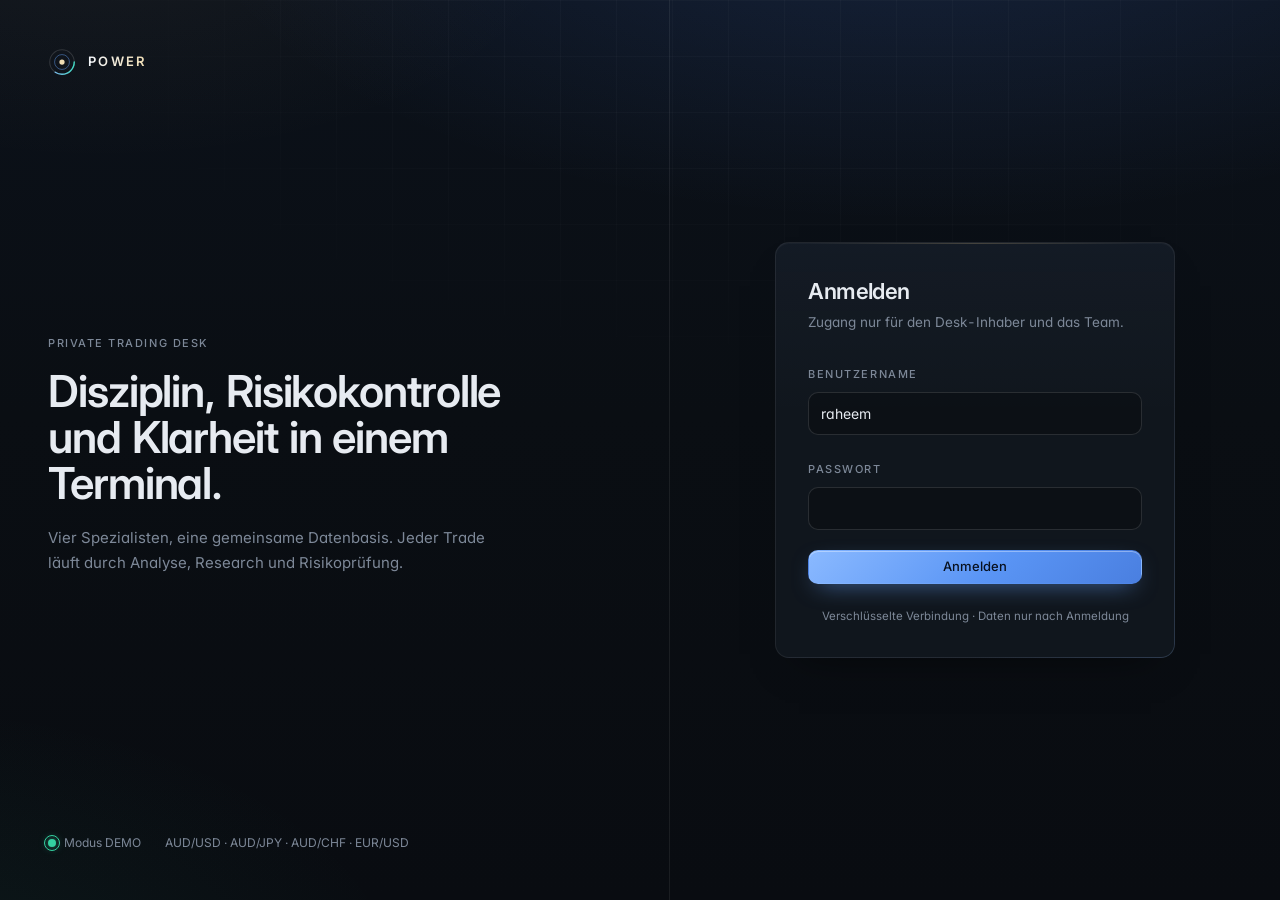
==== commit 9038270b: "Publish POWER Trading Desk on GitHub Pages. Replace the served index.html with the finished single-p" ====
--- a/index.html
+++ b/index.html
@@ -2,31 +2,36 @@
 <html lang="de">
   <head>
     <meta charset="UTF-8" />
-    <meta name="viewport" content="width=device-width, initial-scale=1.0" />
-    <title>J.A.R.V.I.S. · POWER</title>
+    <meta name="viewport" content="width=device-width, initial-scale=1.0, viewport-fit=cover" />
+    <meta name="robots" content="noindex, nofollow" />
+    <meta name="theme-color" content="#0a0e13" />
+    <link rel="icon" href="data:image/svg+xml,%3Csvg xmlns=%27http://www.w3.org/2000/svg%27 viewBox=%270 0 32 32%27%3E%3Crect width=%2732%27 height=%2732%27 rx=%278%27 fill=%27%230a0e13%27/%3E%3Ccircle cx=%2716%27 cy=%2716%27 r=%279%27 fill=%27none%27 stroke=%27%236aa6ff%27 stroke-width=%272%27/%3E%3Ccircle cx=%2716%27 cy=%2716%27 r=%273%27 fill=%27%239cc4ff%27/%3E%3C/svg%3E" />
+    <title>POWER · Trading Desk</title>
     <link rel="preconnect" href="https://fonts.googleapis.com" />
-    <link href="https://fonts.googleapis.com/css2?family=Orbitron:wght@500;700&family=Rajdhani:wght@500;600;700&family=Share+Tech+Mono&display=swap" rel="stylesheet" />
-    <script type="module" crossorigin>var e=(e,t)=>()=>(t||(e((t={exports:{}}).exports,t,t.exports),e=null),t.exports);(function(){let e=document.createElement(`link`).relList;if(e&&e.supports&&e.supports(`modulepreload`))return;for(let e of document.querySelectorAll(`link[rel="modulepreload"]`))n(e);new MutationObserver(e=>{for(let t of e)if(t.type===`childList`)for(let e of t.addedNodes)e.tagName===`LINK`&&e.rel===`modulepreload`&&n(e)}).observe(document,{childList:!0,subtree:!0});function t(e){let t={};return e.integrity&&(t.integrity=e.integrity),e.referrerPolicy&&(t.referrerPolicy=e.referrerPolicy),t.credentials=e.crossOrigin===`use-credentials`?`include`:e.crossOrigin===`anonymous`?`omit`:`same-origin`,t}function n(e){if(e.ep)return;e.ep=!0;let n=t(e);fetch(e.href,n)}})();var t=e((e=>{var t=Symbol.for(`react.transitional.element`),n=Symbol.for(`react.portal`),r=Symbol.for(`react.fragment`),i=Symbol.for(`react.strict_mode`),a=Symbol.for(`react.profiler`),o=Symbol.for(`react.consumer`),s=Symbol.for(`react.context`),c=Symbol.for(`react.forward_ref`),l=Symbol.for(`react.suspense`),u=Symbol.for(`react.memo`),d=Symbol.for(`react.lazy`),f=Symbol.for(`react.activity`),p=Symbol.for(`react.view_transition`),m=Symbol.iterator;function h(e){return typeof e!=`object`||!e?null:(e=m&&e[m]||e[`@@iterator`],typeof e==`function`?e:null)}var g={isMounted:function(){return!1},enqueueForceUpdate:function(){},enqueueReplaceState:function(){},enqueueSetState:function(){}},_=Object.assign,v={};function y(e,t,n){this.props=e,this.context=t,this.refs=v,this.updater=n||g}y.prototype.isReactComponent={},y.prototype.setState=function(e,t){if(typeof e!=`object`&&typeof e!=`function`&&e!=null)throw Error(`takes an object of state variables to update or a function which returns an object of state variables.`);this.updater.enqueueSetState(this,e,t,`setState`)},y.prototype.forceUpdate=function(e){this.updater.enqueueForceUpdate(this,e,`forceUpdate`)};function b(){}b.prototype=y.prototype;function x(e,t,n){this.props=e,this.context=t,this.refs=v,this.updater=n||g}var ee=x.prototype=new b;ee.constructor=x,_(ee,y.prototype),ee.isPureReactComponent=!0;var te=Array.isArray;function ne(){}var S={H:null,A:null,T:null,S:null},re=Object.prototype.hasOwnProperty;function C(e,n,r){var i=r.ref;return{$$typeof:t,type:e,key:n,ref:i===void 0?null:i,props:r}}function w(e,t){return C(e.type,t,e.props)}function T(e){return typeof e==`object`&&!!e&&e.$$typeof===t}function ie(e){var t={"=":`=0`,":":`=2`};return`$`+e.replace(/[=:]/g,function(e){return t[e]})}var E=/\/+/g;function ae(e,t){return typeof e==`object`&&e&&e.key!=null?ie(``+e.key):t.toString(36)}function oe(e){switch(e.status){case`fulfilled`:return e.value;case`rejected`:throw e.reason;default:switch(typeof e.status==`string`?e.then(ne,ne):(e.status=`pending`,e.then(function(t){e.status===`pending`&&(e.status=`fulfilled`,e.value=t)},function(t){e.status===`pending`&&(e.status=`rejected`,e.reason=t)})),e.status){case`fulfilled`:return e.value;case`rejected`:throw e.reason}}throw e}function se(e,r,i,a,o){var s=typeof e;(s===`undefined`||s===`boolean`)&&(e=null);var c=!1;if(e===null)c=!0;else switch(s){case`bigint`:case`string`:case`number`:c=!0;break;case`object`:switch(e.$$typeof){case t:case n:c=!0;break;case d:return c=e._init,se(c(e._payload),r,i,a,o)}}if(c)return o=o(e),c=a===``?`.`+ae(e,0):a,te(o)?(i=``,c!=null&&(i=c.replace(E,`$&/`)+`/`),se(o,r,i,``,function(e){return e})):o!=null&&(T(o)&&(o=w(o,i+(o.key==null||e&&e.key===o.key?``:(``+o.key).replace(E,`$&/`)+`/`)+c)),r.push(o)),1;c=0;var l=a===``?`.`:a+`:`;if(te(e))for(var u=0;u<e.length;u++)a=e[u],s=l+ae(a,u),c+=se(a,r,i,s,o);else if(u=h(e),typeof u==`function`)for(e=u.call(e),u=0;!(a=e.next()).done;)a=a.value,s=l+ae(a,u++),c+=se(a,r,i,s,o);else if(s===`object`){if(typeof e.then==`function`)return se(oe(e),r,i,a,o);throw r=String(e),Error(`Objects are not valid as a React child (found: `+(r===`[object Object]`?`object with keys {`+Object.keys(e).join(`, `)+`}`:r)+`). If you meant to render a collection of children, use an array instead.`)}return c}function ce(e,t,n){if(e==null)return e;var r=[],i=0;return se(e,r,``,``,function(e){return t.call(n,e,i++)}),r}function le(e){if(e._status===-1){var t=e._result,n=t();n.then(function(t){(e._status===0||e._status===-1)&&(e._status=1,e._result=t,n.status===void 0&&(n.status=`fulfilled`,n.value=t))},function(t){(e._status===0||e._status===-1)&&(e._status=2,e._result=t,n.status===void 0&&(n.status=`rejected`,n.reason=t))}),e._status===-1&&(e._status=0,e._result=n)}if(e._status===1)return e._result.default;throw e._result}var ue=typeof reportError==`function`?reportError:function(e){if(typeof window==`object`&&typeof window.ErrorEvent==`function`){var t=new window.ErrorEvent(`error`,{bubbles:!0,cancelable:!0,message:typeof e==`object`&&e&&typeof e.message==`string`?String(e.message):String(e),error:e});if(!window.dispatchEvent(t))return}else if(typeof process==`object`&&typeof process.emit==`function`){process.emit(`uncaughtException`,e);return}console.error(e)};function de(e){var t=S.T,n={};n.types=t===null?null:t.types,S.T=n;try{var r=e(),i=S.S;i!==null&&i(n,r),typeof r==`object`&&r&&typeof r.then==`function`&&r.then(ne,ue)}catch(e){ue(e)}finally{t!==null&&n.types!==null&&(t.types=n.types),S.T=t}}function fe(e){var t=S.T;if(t!==null){var n=t.types;n===null?t.types=[e]:n.indexOf(e)===-1&&n.push(e)}else de(fe.bind(null,e))}var pe={map:ce,forEach:function(e,t,n){ce(e,function(){t.apply(this,arguments)},n)},count:function(e){var t=0;return ce(e,function(){t++}),t},toArray:function(e){return ce(e,function(e){return e})||[]},only:function(e){if(!T(e))throw Error(`React.Children.only expected to receive a single React element child.`);return e}};e.Activity=f,e.Children=pe,e.Component=y,e.Fragment=r,e.Profiler=a,e.PureComponent=x,e.StrictMode=i,e.Suspense=l,e.ViewTransition=p,e.__CLIENT_INTERNALS_DO_NOT_USE_OR_WARN_USERS_THEY_CANNOT_UPGRADE=S,e.__COMPILER_RUNTIME={__proto__:null,c:function(e){return S.H.useMemoCache(e)}},e.addTransitionType=fe,e.cache=function(e){return function(){return e.apply(null,arguments)}},e.cacheSignal=function(){return null},e.cloneElement=function(e,t,n){if(e==null)throw Error(`The argument must be a React element, but you passed `+e+`.`);var r=_({},e.props),i=e.key;if(t!=null)for(a in t.key!==void 0&&(i=``+t.key),t)!re.call(t,a)||a===`key`||a===`__self`||a===`__source`||a===`ref`&&t.ref===void 0||(r[a]=t[a]);var a=arguments.length-2;if(a===1)r.children=n;else if(1<a){for(var o=Array(a),s=0;s<a;s++)o[s]=arguments[s+2];r.children=o}return C(e.type,i,r)},e.createContext=function(e){return e={$$typeof:s,_currentValue:e,_currentValue2:e,_threadCount:0,Provider:null,Consumer:null},e.Provider=e,e.Consumer={$$typeof:o,_context:e},e},e.createElement=function(e,t,n){var r,i={},a=null;if(t!=null)for(r in t.key!==void 0&&(a=``+t.key),t)re.call(t,r)&&r!==`key`&&r!==`__self`&&r!==`__source`&&(i[r]=t[r]);var o=arguments.length-2;if(o===1)i.children=n;else if(1<o){for(var s=Array(o),c=0;c<o;c++)s[c]=arguments[c+2];i.children=s}if(e&&e.defaultProps)for(r in o=e.defaultProps,o)i[r]===void 0&&(i[r]=o[r]);return C(e,a,i)},e.createRef=function(){return{current:null}},e.forwardRef=function(e){return{$$typeof:c,render:e}},e.isValidElement=T,e.lazy=function(e){return{$$typeof:d,_payload:{_status:-1,_result:e},_init:le}},e.memo=function(e,t){return{$$typeof:u,type:e,compare:t===void 0?null:t}},e.startTransition=de,e.unstable_useCacheRefresh=function(){return S.H.useCacheRefresh()},e.use=function(e){return S.H.use(e)},e.useActionState=function(e,t,n){return S.H.useActionState(e,t,n)},e.useCallback=function(e,t){return S.H.useCallback(e,t)},e.useContext=function(e){return S.H.useContext(e)},e.useDebugValue=function(){},e.useDeferredValue=function(e,t){return S.H.useDeferredValue(e,t)},e.useEffect=function(e,t){return S.H.useEffect(e,t)},e.useEffectEvent=function(e){return S.H.useEffectEvent(e)},e.useId=function(){return S.H.useId()},e.useImperativeHandle=function(e,t,n){return S.H.useImperativeHandle(e,t,n)},e.useInsertionEffect=function(e,t){return S.H.useInsertionEffect(e,t)},e.useLayoutEffect=function(e,t){return S.H.useLayoutEffect(e,t)},e.useMemo=function(e,t){return S.H.useMemo(e,t)},e.useOptimistic=function(e,t){return S.H.useOptimistic(e,t)},e.useReducer=function(e,t,n){return S.H.useReducer(e,t,n)},e.useRef=function(e){return S.H.useRef(e)},e.useState=function(e){return S.H.useState(e)},e.useSyncExternalStore=function(e,t,n){return S.H.useSyncExternalStore(e,t,n)},e.useTransition=function(){return S.H.useTransition()},e.version=`19.3.1`})),n=e(((e,n)=>{n.exports=t()})),r=e((e=>{function t(e,t){var n=e.length;e.push(t);a:for(;0<n;){var r=n-1>>>1,a=e[r];if(0<i(a,t))e[r]=t,e[n]=a,n=r;else break a}}function n(e){return e.length===0?null:e[0]}function r(e){if(e.length===0)return null;var t=e[0],n=e.pop();if(n!==t){e[0]=n;a:for(var r=0,a=e.length,o=a>>>1;r<o;){var s=2*(r+1)-1,c=e[s],l=s+1,u=e[l];if(0>i(c,n))l<a&&0>i(u,c)?(e[r]=u,e[l]=n,r=l):(e[r]=c,e[s]=n,r=s);else if(l<a&&0>i(u,n))e[r]=u,e[l]=n,r=l;else break a}}return t}function i(e,t){var n=e.sortIndex-t.sortIndex;return n===0?e.id-t.id:n}if(e.unstable_now=void 0,typeof performance==`object`&&typeof performance.now==`function`){var a=performance;e.unstable_now=function(){return a.now()}}else{var o=Date,s=o.now();e.unstable_now=function(){return o.now()-s}}var c=[],l=[],u=1,d=null,f=3,p=!1,m=!1,h=!1,g=!1,_=typeof setTimeout==`function`?setTimeout:null,v=typeof clearTimeout==`function`?clearTimeout:null,y=typeof setImmediate<`u`?setImmediate:null;function b(e){for(var i=n(l);i!==null;){if(i.callback===null)r(l);else if(i.startTime<=e)r(l),i.sortIndex=i.expirationTime,t(c,i);else break;i=n(l)}}function x(e){if(h=!1,b(e),!m){if(n(c)!==null)m=!0,ee||(ee=!0,w());else{var t=n(l);t!==null&&E(x,t.startTime-e)}}}var ee=!1,te=-1,ne=5,S=-1;function re(){return g?!0:!(e.unstable_now()-S<ne)}function C(){if(g=!1,ee){var t=e.unstable_now();S=t;var i=!0;try{a:{m=!1,h&&(h=!1,v(te),te=-1),p=!0;var a=f;try{b:{for(b(t),d=n(c);d!==null&&!(d.expirationTime>t&&re());){var o=d.callback;if(typeof o==`function`){d.callback=null,f=d.priorityLevel;var s=o(d.expirationTime<=t);if(t=e.unstable_now(),typeof s==`function`){d.callback=s,b(t),i=!0;break b}d===n(c)&&r(c),b(t)}else r(c);d=n(c)}if(d!==null)i=!0;else{var u=n(l);u!==null&&E(x,u.startTime-t),i=!1}}break a}finally{d=null,f=a,p=!1}i=void 0}}finally{i?w():ee=!1}}}var w;if(typeof y==`function`)w=function(){y(C)};else if(typeof MessageChannel<`u`){var T=new MessageChannel,ie=T.port2;T.port1.onmessage=C,w=function(){ie.postMessage(null)}}else w=function(){_(C,0)};function E(t,n){te=_(function(){t(e.unstable_now())},n)}e.unstable_IdlePriority=5,e.unstable_ImmediatePriority=1,e.unstable_LowPriority=4,e.unstable_NormalPriority=3,e.unstable_Profiling=null,e.unstable_UserBlockingPriority=2,e.unstable_cancelCallback=function(e){e.callback=null},e.unstable_forceFrameRate=function(e){0>e||125<e?console.error(`forceFrameRate takes a positive int between 0 and 125, forcing frame rates higher than 125 fps is not supported`):ne=0<e?Math.floor(1e3/e):5},e.unstable_getCurrentPriorityLevel=function(){return f},e.unstable_next=function(e){switch(f){case 1:case 2:case 3:var t=3;break;default:t=f}var n=f;f=t;try{return e()}finally{f=n}},e.unstable_requestPaint=function(){g=!0},e.unstable_runWithPriority=function(e,t){switch(e){case 1:case 2:case 3:case 4:case 5:break;default:e=3}var n=f;f=e;try{return t()}finally{f=n}},e.unstable_scheduleCallback=function(r,i,a){var o=e.unstable_now();switch(typeof a==`object`&&a?(a=a.delay,a=typeof a==`number`&&0<a?o+a:o):a=o,r){case 1:var s=-1;break;case 2:s=250;break;case 5:s=1073741823;break;case 4:s=1e4;break;default:s=5e3}return s=a+s,r={id:u++,callback:i,priorityLevel:r,startTime:a,expirationTime:s,sortIndex:-1},a>o?(r.sortIndex=a,t(l,r),n(c)===null&&r===n(l)&&(h?(v(te),te=-1):h=!0,E(x,a-o))):(r.sortIndex=s,t(c,r),m||p||(m=!0,ee||(ee=!0,w()))),r},e.unstable_shouldYield=re,e.unstable_wrapCallback=function(e){var t=f;return function(){var n=f;f=t;try{return e.apply(this,arguments)}finally{f=n}}}})),i=e(((e,t)=>{t.exports=r()})),a=e((e=>{var t=n();function r(e){var t=`https://react.dev/errors/`+e;if(1<arguments.length){t+=`?args[]=`+encodeURIComponent(arguments[1]);for(var n=2;n<arguments.length;n++)t+=`&args[]=`+encodeURIComponent(arguments[n])}return`Minified React error #`+e+`; visit `+t+` for the full message or use the non-minified dev environment for full errors and additional helpful warnings.`}function i(){}var a={d:{f:i,r:function(){throw Error(r(522))},D:i,C:i,L:i,m:i,X:i,S:i,M:i},p:0,findDOMNode:null},o=Symbol.for(`react.portal`),s=Symbol.for(`react.recoverable`),c=Symbol.for(`react.optimistic_key`);function l(e,t,n){var r=3<arguments.length&&arguments[3]!==void 0?arguments[3]:null;return{$$typeof:o,key:r==null?null:r===c?c:``+r,children:e,containerInfo:t,implementation:n}}var u=t.__CLIENT_INTERNALS_DO_NOT_USE_OR_WARN_USERS_THEY_CANNOT_UPGRADE;function d(e,t){if(e===`font`)return``;if(typeof t==`string`)return t===`use-credentials`?t:``}e.__DOM_INTERNALS_DO_NOT_USE_OR_WARN_USERS_THEY_CANNOT_UPGRADE=a,e.browser=function(e){return{$$typeof:s,_reason:e}},e.createPortal=function(e,t){var n=2<arguments.length&&arguments[2]!==void 0?arguments[2]:null;if(!t||t.nodeType!==1&&t.nodeType!==9&&t.nodeType!==11)throw Error(r(299));return l(e,t,null,n)},e.flushSync=function(e){var t=u.T,n=a.p;try{if(u.T=null,a.p=2,e)return e()}finally{u.T=t,a.p=n,a.d.f()}},e.preconnect=function(e,t){typeof e==`string`&&(t?(t=t.crossOrigin,t=typeof t==`string`?t===`use-credentials`?t:``:void 0):t=null,a.d.C(e,t))},e.prefetchDNS=function(e){typeof e==`string`&&a.d.D(e)},e.preinit=function(e,t){if(typeof e==`string`&&t&&typeof t.as==`string`){var n=t.as,r=d(n,t.crossOrigin),i=typeof t.integrity==`string`?t.integrity:void 0,o=typeof t.fetchPriority==`string`?t.fetchPriority:void 0;n===`style`?a.d.S(e,typeof t.precedence==`string`?t.precedence:void 0,{crossOrigin:r,integrity:i,fetchPriority:o}):n===`script`&&a.d.X(e,{crossOrigin:r,integrity:i,fetchPriority:o,nonce:typeof t.nonce==`string`?t.nonce:void 0})}},e.preinitModule=function(e,t){if(typeof e==`string`){if(typeof t==`object`&&t){if(t.as==null||t.as===`script`){var n=d(t.as,t.crossOrigin);a.d.M(e,{crossOrigin:n,integrity:typeof t.integrity==`string`?t.integrity:void 0,nonce:typeof t.nonce==`string`?t.nonce:void 0,fetchPriority:typeof t.fetchPriority==`string`?t.fetchPriority:void 0})}}else t??a.d.M(e)}},e.preload=function(e,t){if(typeof e==`string`&&typeof t==`object`&&t&&typeof t.as==`string`){var n=t.as,r=d(n,t.crossOrigin);a.d.L(e,n,{crossOrigin:r,integrity:typeof t.integrity==`string`?t.integrity:void 0,nonce:typeof t.nonce==`string`?t.nonce:void 0,type:typeof t.type==`string`?t.type:void 0,fetchPriority:typeof t.fetchPriority==`string`?t.fetchPriority:void 0,referrerPolicy:typeof t.referrerPolicy==`string`?t.referrerPolicy:void 0,imageSrcSet:typeof t.imageSrcSet==`string`?t.imageSrcSet:void 0,imageSizes:typeof t.imageSizes==`string`?t.imageSizes:void 0,media:typeof t.media==`string`?t.media:void 0})}},e.preloadModule=function(e,t){if(typeof e==`string`){if(t){var n=d(t.as,t.crossOrigin);a.d.m(e,{as:typeof t.as==`string`&&t.as!==`script`?t.as:void 0,crossOrigin:n,integrity:typeof t.integrity==`string`?t.integrity:void 0,nonce:typeof t.nonce==`string`?t.nonce:void 0,fetchPriority:typeof t.fetchPriority==`string`?t.fetchPriority:void 0})}else a.d.m(e)}},e.requestFormReset=function(e){a.d.r(e)},e.unstable_batchedUpdates=function(e,t){return e(t)},e.useFormState=function(e,t,n){return u.H.useFormState(e,t,n)},e.useFormStatus=function(){return u.H.useHostTransitionStatus()},e.version=`19.3.1`})),o=e(((e,t)=>{function n(){if(typeof __REACT_DEVTOOLS_GLOBAL_HOOK__<`u`&&typeof __REACT_DEVTOOLS_GLOBAL_HOOK__.checkDCE==`function`)try{__REACT_DEVTOOLS_GLOBAL_HOOK__.checkDCE(n)}catch(e){console.error(e)}}n(),t.exports=a()})),s=e((e=>{var t=i(),r=n(),a=o();function s(e){var t=`https://react.dev/errors/`+e;if(1<arguments.length){t+=`?args[]=`+encodeURIComponent(arguments[1]);for(var n=2;n<arguments.length;n++)t+=`&args[]=`+encodeURIComponent(arguments[n])}return`Minified React error #`+e+`; visit `+t+` for the full message or use the non-minified dev environment for full errors and additional helpful warnings.`}function c(e){return!(!e||e.nodeType!==1&&e.nodeType!==9&&e.nodeType!==11)}function l(e){for(var t=e,n=t;n&&!n.alternate;)t=n,t.flags&4098&&(e=t.return),n=t.return;for(;t.return;)t=t.return;return t.tag===3?e:null}function u(e){if(e.tag===13){var t=e.memoizedState;if(t===null&&(e=e.alternate,e!==null&&(t=e.memoizedState)),t!==null)return t.dehydrated}return null}function d(e){if(e.tag===31){var t=e.memoizedState;if(t===null&&(e=e.alternate,e!==null&&(t=e.memoizedState)),t!==null)return t.dehydrated}return null}function f(e){if(l(e)!==e)throw Error(s(188))}function p(e){var t=e.alternate;if(!t){if(t=l(e),t===null)throw Error(s(188));return t===e?e:null}for(var n=e,r=t;;){var i=n.return;if(i===null)break;var a=i.alternate;if(a===null){if(r=i.return,r!==null){n=r;continue}break}if(i.child===a.child){for(a=i.child;a;){if(a===n)return f(i),e;if(a===r)return f(i),t;a=a.sibling}throw Error(s(188))}if(n.return!==r.return)n=i,r=a;else{for(var o=!1,c=i.child;c;){if(c===n){o=!0,n=i,r=a;break}if(c===r){o=!0,r=i,n=a;break}c=c.sibling}if(!o){for(c=a.child;c;){if(c===n){o=!0,n=a,r=i;break}if(c===r){o=!0,r=a,n=i;break}c=c.sibling}if(!o)throw Error(s(189))}}if(n.alternate!==r)throw Error(s(190))}if(n.tag!==3)throw Error(s(188));return n.stateNode.current===n?e:t}function m(e){var t=e.tag;if(t===5||t===26||t===27||t===6)return e;for(e=e.child;e!==null;){if(t=m(e),t!==null)return t;e=e.sibling}return null}function h(e,t,n,r,i,a){for(;e!==null;){if((e.tag===5||e.tag===27||e.tag===6)&&n(e,r,i,a)||(e.tag!==22||e.memoizedState===null)&&(t||e.tag!==5&&e.tag!==27)&&h(e.child,t,n,r,i,a))return!0;e=e.sibling}return!1}function g(e){for(e=e.return;e!==null;){if(e.tag===3||e.tag===5||e.tag===27)return e;e=e.return}return null}function _(e){var t=!1;for(e=e.return;e!==null&&(e.tag===4&&(t=!0),e.tag!==3&&e.tag!==5&&e.tag!==27);)e=e.return;return t}function v(e){var t=[null,null],n=g(e);return n===null||y(t,e,n.child,{foundSelf:!1}),t}function y(e,t,n,r){for(;n!==null;){if(n===t)r.foundSelf=!0;else if(n.tag===5||n.tag===27||n.tag===6){if(r.foundSelf)return e[1]=n,!0;e[0]=n}else if((n.tag!==22||n.memoizedState===null)&&y(e,t,n.child,r))return!0;n=n.sibling}return!1}function b(e){switch(e.tag){case 5:case 27:case 6:return e.stateNode;case 3:return e.stateNode.containerInfo;default:throw Error(s(559))}}var x=null,ee=null;function te(e,t,n){return e===n||e===t&&(x=e,!0)}function ne(e,t,n){return e===n?(ee=e,!1):e===t&&(ee!==null&&(x=e),!0)}function S(e){if(e===null)return null;do e=e===null?null:e.return;while(e&&e.tag!==5&&e.tag!==27&&e.tag!==3);return e||null}function re(e,t,n){for(var r=0,i=e;i;i=n(i))r++;i=0;for(var a=t;a;a=n(a))i++;for(;0<r-i;)e=n(e),r--;for(;0<i-r;)t=n(t),i--;for(;r--;){if(e===t||t!==null&&e===t.alternate)return e;e=n(e),t=n(t)}return null}var C=Object.assign,w=Symbol.for(`react.element`),T=Symbol.for(`react.transitional.element`),ie=Symbol.for(`react.portal`),E=Symbol.for(`react.fragment`),ae=Symbol.for(`react.strict_mode`),oe=Symbol.for(`react.profiler`),se=Symbol.for(`react.consumer`),ce=Symbol.for(`react.context`),le=Symbol.for(`react.forward_ref`),ue=Symbol.for(`react.suspense`),de=Symbol.for(`react.suspense_list`),fe=Symbol.for(`react.memo`),pe=Symbol.for(`react.lazy`),me=Symbol.for(`react.activity`),he=Symbol.for(`react.legacy_hidden`),ge=Symbol.for(`react.memo_cache_sentinel`),_e=Symbol.for(`react.view_transition`),ve=Symbol.for(`react.recoverable`),ye=Symbol.iterator;function be(e){return typeof e!=`object`||!e?null:(e=ye&&e[ye]||e[`@@iterator`],typeof e==`function`?e:null)}var xe=Symbol.for(`react.client.reference`);function Se(e){if(e==null)return null;if(typeof e==`function`)return e.$$typeof===xe?null:e.displayName||e.name||null;if(typeof e==`string`)return e;switch(e){case E:return`Fragment`;case oe:return`Profiler`;case ae:return`StrictMode`;case ue:return`Suspense`;case de:return`SuspenseList`;case me:return`Activity`;case _e:return`ViewTransition`}if(typeof e==`object`)switch(e.$$typeof){case ie:return`Portal`;case ce:return e.displayName||`Context`;case se:return(e._context.displayName||`Context`)+`.Consumer`;case le:var t=e.render;return e=e.displayName,e||=(e=t.displayName||t.name||``,e===``?`ForwardRef`:`ForwardRef(`+e+`)`),e;case fe:return t=e.displayName||null,t===null?Se(e.type)||`Memo`:t;case pe:t=e._payload,e=e._init;try{return Se(e(t))}catch{}}return null}var Ce=Array.isArray,D=r.__CLIENT_INTERNALS_DO_NOT_USE_OR_WARN_USERS_THEY_CANNOT_UPGRADE,O=a.__DOM_INTERNALS_DO_NOT_USE_OR_WARN_USERS_THEY_CANNOT_UPGRADE,we={pending:!1,data:null,method:null,action:null},Te=[],Ee=-1;function De(e){return{current:e}}function Oe(e){0>Ee||(e.current=Te[Ee],Te[Ee]=null,Ee--)}function k(e,t){Ee++,Te[Ee]=e.current,e.current=t}var ke=De(null),Ae=De(null),je=De(null),Me=De(null);function Ne(e,t){switch(k(je,t),k(Ae,e),k(ke,null),t.nodeType){case 9:case 11:e=(e=t.documentElement)&&(e=e.namespaceURI)?up(e):0;break;default:if(e=t.tagName,t=t.namespaceURI)t=up(t),e=dp(t,e);else switch(e){case`svg`:e=1;break;case`math`:e=2;break;default:e=0}}Oe(ke),k(ke,e)}function Pe(){Oe(ke),Oe(Ae),Oe(je)}function Fe(e){var t=e.memoizedState;t!==null&&(sh._currentValue=t.memoizedState,k(Me,e)),t=ke.current;var n=dp(t,e.type);t!==n&&(k(Ae,e),k(ke,n))}function Ie(e){Ae.current===e&&(Oe(ke),Oe(Ae)),Me.current===e&&(Oe(Me),sh._currentValue=we)}var Le,Re;function ze(e){if(Le===void 0)try{throw Error()}catch(e){var t=e.stack.trim().match(/\n( *(at )?)/);Le=t&&t[1]||``,Re=-1<e.stack.indexOf(`
+    <link rel="preconnect" href="https://fonts.gstatic.com" crossorigin />
+    <link href="https://fonts.googleapis.com/css2?family=Inter:wght@300;400;500;600;700&family=IBM+Plex+Mono:wght@400;500&display=swap" rel="stylesheet" />
+    <script type="module" crossorigin>var e=(e,t)=>()=>(t||(e((t={exports:{}}).exports,t,t.exports),e=null),t.exports);(function(){let e=document.createElement(`link`).relList;if(e&&e.supports&&e.supports(`modulepreload`))return;for(let e of document.querySelectorAll(`link[rel="modulepreload"]`))n(e);new MutationObserver(e=>{for(let t of e)if(t.type===`childList`)for(let e of t.addedNodes)e.tagName===`LINK`&&e.rel===`modulepreload`&&n(e)}).observe(document,{childList:!0,subtree:!0});function t(e){let t={};return e.integrity&&(t.integrity=e.integrity),e.referrerPolicy&&(t.referrerPolicy=e.referrerPolicy),t.credentials=e.crossOrigin===`use-credentials`?`include`:e.crossOrigin===`anonymous`?`omit`:`same-origin`,t}function n(e){if(e.ep)return;e.ep=!0;let n=t(e);fetch(e.href,n)}})();var t=e((e=>{var t=Symbol.for(`react.transitional.element`),n=Symbol.for(`react.portal`),r=Symbol.for(`react.fragment`),i=Symbol.for(`react.strict_mode`),a=Symbol.for(`react.profiler`),o=Symbol.for(`react.consumer`),s=Symbol.for(`react.context`),c=Symbol.for(`react.forward_ref`),l=Symbol.for(`react.suspense`),u=Symbol.for(`react.memo`),d=Symbol.for(`react.lazy`),f=Symbol.for(`react.activity`),p=Symbol.for(`react.view_transition`),m=Symbol.iterator;function h(e){return typeof e!=`object`||!e?null:(e=m&&e[m]||e[`@@iterator`],typeof e==`function`?e:null)}var g={isMounted:function(){return!1},enqueueForceUpdate:function(){},enqueueReplaceState:function(){},enqueueSetState:function(){}},_=Object.assign,v={};function y(e,t,n){this.props=e,this.context=t,this.refs=v,this.updater=n||g}y.prototype.isReactComponent={},y.prototype.setState=function(e,t){if(typeof e!=`object`&&typeof e!=`function`&&e!=null)throw Error(`takes an object of state variables to update or a function which returns an object of state variables.`);this.updater.enqueueSetState(this,e,t,`setState`)},y.prototype.forceUpdate=function(e){this.updater.enqueueForceUpdate(this,e,`forceUpdate`)};function b(){}b.prototype=y.prototype;function x(e,t,n){this.props=e,this.context=t,this.refs=v,this.updater=n||g}var S=x.prototype=new b;S.constructor=x,_(S,y.prototype),S.isPureReactComponent=!0;var ee=Array.isArray;function te(){}var C={H:null,A:null,T:null,S:null},ne=Object.prototype.hasOwnProperty;function w(e,n,r){var i=r.ref;return{$$typeof:t,type:e,key:n,ref:i===void 0?null:i,props:r}}function re(e,t){return w(e.type,t,e.props)}function ie(e){return typeof e==`object`&&!!e&&e.$$typeof===t}function ae(e){var t={"=":`=0`,":":`=2`};return`$`+e.replace(/[=:]/g,function(e){return t[e]})}var oe=/\/+/g;function se(e,t){return typeof e==`object`&&e&&e.key!=null?ae(``+e.key):t.toString(36)}function ce(e){switch(e.status){case`fulfilled`:return e.value;case`rejected`:throw e.reason;default:switch(typeof e.status==`string`?e.then(te,te):(e.status=`pending`,e.then(function(t){e.status===`pending`&&(e.status=`fulfilled`,e.value=t)},function(t){e.status===`pending`&&(e.status=`rejected`,e.reason=t)})),e.status){case`fulfilled`:return e.value;case`rejected`:throw e.reason}}throw e}function le(e,r,i,a,o){var s=typeof e;(s===`undefined`||s===`boolean`)&&(e=null);var c=!1;if(e===null)c=!0;else switch(s){case`bigint`:case`string`:case`number`:c=!0;break;case`object`:switch(e.$$typeof){case t:case n:c=!0;break;case d:return c=e._init,le(c(e._payload),r,i,a,o)}}if(c)return o=o(e),c=a===``?`.`+se(e,0):a,ee(o)?(i=``,c!=null&&(i=c.replace(oe,`$&/`)+`/`),le(o,r,i,``,function(e){return e})):o!=null&&(ie(o)&&(o=re(o,i+(o.key==null||e&&e.key===o.key?``:(``+o.key).replace(oe,`$&/`)+`/`)+c)),r.push(o)),1;c=0;var l=a===``?`.`:a+`:`;if(ee(e))for(var u=0;u<e.length;u++)a=e[u],s=l+se(a,u),c+=le(a,r,i,s,o);else if(u=h(e),typeof u==`function`)for(e=u.call(e),u=0;!(a=e.next()).done;)a=a.value,s=l+se(a,u++),c+=le(a,r,i,s,o);else if(s===`object`){if(typeof e.then==`function`)return le(ce(e),r,i,a,o);throw r=String(e),Error(`Objects are not valid as a React child (found: `+(r===`[object Object]`?`object with keys {`+Object.keys(e).join(`, `)+`}`:r)+`). If you meant to render a collection of children, use an array instead.`)}return c}function ue(e,t,n){if(e==null)return e;var r=[],i=0;return le(e,r,``,``,function(e){return t.call(n,e,i++)}),r}function de(e){if(e._status===-1){var t=e._result,n=t();n.then(function(t){(e._status===0||e._status===-1)&&(e._status=1,e._result=t,n.status===void 0&&(n.status=`fulfilled`,n.value=t))},function(t){(e._status===0||e._status===-1)&&(e._status=2,e._result=t,n.status===void 0&&(n.status=`rejected`,n.reason=t))}),e._status===-1&&(e._status=0,e._result=n)}if(e._status===1)return e._result.default;throw e._result}var fe=typeof reportError==`function`?reportError:function(e){if(typeof window==`object`&&typeof window.ErrorEvent==`function`){var t=new window.ErrorEvent(`error`,{bubbles:!0,cancelable:!0,message:typeof e==`object`&&e&&typeof e.message==`string`?String(e.message):String(e),error:e});if(!window.dispatchEvent(t))return}else if(typeof process==`object`&&typeof process.emit==`function`){process.emit(`uncaughtException`,e);return}console.error(e)};function pe(e){var t=C.T,n={};n.types=t===null?null:t.types,C.T=n;try{var r=e(),i=C.S;i!==null&&i(n,r),typeof r==`object`&&r&&typeof r.then==`function`&&r.then(te,fe)}catch(e){fe(e)}finally{t!==null&&n.types!==null&&(t.types=n.types),C.T=t}}function me(e){var t=C.T;if(t!==null){var n=t.types;n===null?t.types=[e]:n.indexOf(e)===-1&&n.push(e)}else pe(me.bind(null,e))}var he={map:ue,forEach:function(e,t,n){ue(e,function(){t.apply(this,arguments)},n)},count:function(e){var t=0;return ue(e,function(){t++}),t},toArray:function(e){return ue(e,function(e){return e})||[]},only:function(e){if(!ie(e))throw Error(`React.Children.only expected to receive a single React element child.`);return e}};e.Activity=f,e.Children=he,e.Component=y,e.Fragment=r,e.Profiler=a,e.PureComponent=x,e.StrictMode=i,e.Suspense=l,e.ViewTransition=p,e.__CLIENT_INTERNALS_DO_NOT_USE_OR_WARN_USERS_THEY_CANNOT_UPGRADE=C,e.__COMPILER_RUNTIME={__proto__:null,c:function(e){return C.H.useMemoCache(e)}},e.addTransitionType=me,e.cache=function(e){return function(){return e.apply(null,arguments)}},e.cacheSignal=function(){return null},e.cloneElement=function(e,t,n){if(e==null)throw Error(`The argument must be a React element, but you passed `+e+`.`);var r=_({},e.props),i=e.key;if(t!=null)for(a in t.key!==void 0&&(i=``+t.key),t)!ne.call(t,a)||a===`key`||a===`__self`||a===`__source`||a===`ref`&&t.ref===void 0||(r[a]=t[a]);var a=arguments.length-2;if(a===1)r.children=n;else if(1<a){for(var o=Array(a),s=0;s<a;s++)o[s]=arguments[s+2];r.children=o}return w(e.type,i,r)},e.createContext=function(e){return e={$$typeof:s,_currentValue:e,_currentValue2:e,_threadCount:0,Provider:null,Consumer:null},e.Provider=e,e.Consumer={$$typeof:o,_context:e},e},e.createElement=function(e,t,n){var r,i={},a=null;if(t!=null)for(r in t.key!==void 0&&(a=``+t.key),t)ne.call(t,r)&&r!==`key`&&r!==`__self`&&r!==`__source`&&(i[r]=t[r]);var o=arguments.length-2;if(o===1)i.children=n;else if(1<o){for(var s=Array(o),c=0;c<o;c++)s[c]=arguments[c+2];i.children=s}if(e&&e.defaultProps)for(r in o=e.defaultProps,o)i[r]===void 0&&(i[r]=o[r]);return w(e,a,i)},e.createRef=function(){return{current:null}},e.forwardRef=function(e){return{$$typeof:c,render:e}},e.isValidElement=ie,e.lazy=function(e){return{$$typeof:d,_payload:{_status:-1,_result:e},_init:de}},e.memo=function(e,t){return{$$typeof:u,type:e,compare:t===void 0?null:t}},e.startTransition=pe,e.unstable_useCacheRefresh=function(){return C.H.useCacheRefresh()},e.use=function(e){return C.H.use(e)},e.useActionState=function(e,t,n){return C.H.useActionState(e,t,n)},e.useCallback=function(e,t){return C.H.useCallback(e,t)},e.useContext=function(e){return C.H.useContext(e)},e.useDebugValue=function(){},e.useDeferredValue=function(e,t){return C.H.useDeferredValue(e,t)},e.useEffect=function(e,t){return C.H.useEffect(e,t)},e.useEffectEvent=function(e){return C.H.useEffectEvent(e)},e.useId=function(){return C.H.useId()},e.useImperativeHandle=function(e,t,n){return C.H.useImperativeHandle(e,t,n)},e.useInsertionEffect=function(e,t){return C.H.useInsertionEffect(e,t)},e.useLayoutEffect=function(e,t){return C.H.useLayoutEffect(e,t)},e.useMemo=function(e,t){return C.H.useMemo(e,t)},e.useOptimistic=function(e,t){return C.H.useOptimistic(e,t)},e.useReducer=function(e,t,n){return C.H.useReducer(e,t,n)},e.useRef=function(e){return C.H.useRef(e)},e.useState=function(e){return C.H.useState(e)},e.useSyncExternalStore=function(e,t,n){return C.H.useSyncExternalStore(e,t,n)},e.useTransition=function(){return C.H.useTransition()},e.version=`19.3.1`})),n=e(((e,n)=>{n.exports=t()})),r=e((e=>{function t(e,t){var n=e.length;e.push(t);a:for(;0<n;){var r=n-1>>>1,a=e[r];if(0<i(a,t))e[r]=t,e[n]=a,n=r;else break a}}function n(e){return e.length===0?null:e[0]}function r(e){if(e.length===0)return null;var t=e[0],n=e.pop();if(n!==t){e[0]=n;a:for(var r=0,a=e.length,o=a>>>1;r<o;){var s=2*(r+1)-1,c=e[s],l=s+1,u=e[l];if(0>i(c,n))l<a&&0>i(u,c)?(e[r]=u,e[l]=n,r=l):(e[r]=c,e[s]=n,r=s);else if(l<a&&0>i(u,n))e[r]=u,e[l]=n,r=l;else break a}}return t}function i(e,t){var n=e.sortIndex-t.sortIndex;return n===0?e.id-t.id:n}if(e.unstable_now=void 0,typeof performance==`object`&&typeof performance.now==`function`){var a=performance;e.unstable_now=function(){return a.now()}}else{var o=Date,s=o.now();e.unstable_now=function(){return o.now()-s}}var c=[],l=[],u=1,d=null,f=3,p=!1,m=!1,h=!1,g=!1,_=typeof setTimeout==`function`?setTimeout:null,v=typeof clearTimeout==`function`?clearTimeout:null,y=typeof setImmediate<`u`?setImmediate:null;function b(e){for(var i=n(l);i!==null;){if(i.callback===null)r(l);else if(i.startTime<=e)r(l),i.sortIndex=i.expirationTime,t(c,i);else break;i=n(l)}}function x(e){if(h=!1,b(e),!m){if(n(c)!==null)m=!0,S||(S=!0,re());else{var t=n(l);t!==null&&oe(x,t.startTime-e)}}}var S=!1,ee=-1,te=5,C=-1;function ne(){return g?!0:!(e.unstable_now()-C<te)}function w(){if(g=!1,S){var t=e.unstable_now();C=t;var i=!0;try{a:{m=!1,h&&(h=!1,v(ee),ee=-1),p=!0;var a=f;try{b:{for(b(t),d=n(c);d!==null&&!(d.expirationTime>t&&ne());){var o=d.callback;if(typeof o==`function`){d.callback=null,f=d.priorityLevel;var s=o(d.expirationTime<=t);if(t=e.unstable_now(),typeof s==`function`){d.callback=s,b(t),i=!0;break b}d===n(c)&&r(c),b(t)}else r(c);d=n(c)}if(d!==null)i=!0;else{var u=n(l);u!==null&&oe(x,u.startTime-t),i=!1}}break a}finally{d=null,f=a,p=!1}i=void 0}}finally{i?re():S=!1}}}var re;if(typeof y==`function`)re=function(){y(w)};else if(typeof MessageChannel<`u`){var ie=new MessageChannel,ae=ie.port2;ie.port1.onmessage=w,re=function(){ae.postMessage(null)}}else re=function(){_(w,0)};function oe(t,n){ee=_(function(){t(e.unstable_now())},n)}e.unstable_IdlePriority=5,e.unstable_ImmediatePriority=1,e.unstable_LowPriority=4,e.unstable_NormalPriority=3,e.unstable_Profiling=null,e.unstable_UserBlockingPriority=2,e.unstable_cancelCallback=function(e){e.callback=null},e.unstable_forceFrameRate=function(e){0>e||125<e?console.error(`forceFrameRate takes a positive int between 0 and 125, forcing frame rates higher than 125 fps is not supported`):te=0<e?Math.floor(1e3/e):5},e.unstable_getCurrentPriorityLevel=function(){return f},e.unstable_next=function(e){switch(f){case 1:case 2:case 3:var t=3;break;default:t=f}var n=f;f=t;try{return e()}finally{f=n}},e.unstable_requestPaint=function(){g=!0},e.unstable_runWithPriority=function(e,t){switch(e){case 1:case 2:case 3:case 4:case 5:break;default:e=3}var n=f;f=e;try{return t()}finally{f=n}},e.unstable_scheduleCallback=function(r,i,a){var o=e.unstable_now();switch(typeof a==`object`&&a?(a=a.delay,a=typeof a==`number`&&0<a?o+a:o):a=o,r){case 1:var s=-1;break;case 2:s=250;break;case 5:s=1073741823;break;case 4:s=1e4;break;default:s=5e3}return s=a+s,r={id:u++,callback:i,priorityLevel:r,startTime:a,expirationTime:s,sortIndex:-1},a>o?(r.sortIndex=a,t(l,r),n(c)===null&&r===n(l)&&(h?(v(ee),ee=-1):h=!0,oe(x,a-o))):(r.sortIndex=s,t(c,r),m||p||(m=!0,S||(S=!0,re()))),r},e.unstable_shouldYield=ne,e.unstable_wrapCallback=function(e){var t=f;return function(){var n=f;f=t;try{return e.apply(this,arguments)}finally{f=n}}}})),i=e(((e,t)=>{t.exports=r()})),a=e((e=>{var t=n();function r(e){var t=`https://react.dev/errors/`+e;if(1<arguments.length){t+=`?args[]=`+encodeURIComponent(arguments[1]);for(var n=2;n<arguments.length;n++)t+=`&args[]=`+encodeURIComponent(arguments[n])}return`Minified React error #`+e+`; visit `+t+` for the full message or use the non-minified dev environment for full errors and additional helpful warnings.`}function i(){}var a={d:{f:i,r:function(){throw Error(r(522))},D:i,C:i,L:i,m:i,X:i,S:i,M:i},p:0,findDOMNode:null},o=Symbol.for(`react.portal`),s=Symbol.for(`react.recoverable`),c=Symbol.for(`react.optimistic_key`);function l(e,t,n){var r=3<arguments.length&&arguments[3]!==void 0?arguments[3]:null;return{$$typeof:o,key:r==null?null:r===c?c:``+r,children:e,containerInfo:t,implementation:n}}var u=t.__CLIENT_INTERNALS_DO_NOT_USE_OR_WARN_USERS_THEY_CANNOT_UPGRADE;function d(e,t){if(e===`font`)return``;if(typeof t==`string`)return t===`use-credentials`?t:``}e.__DOM_INTERNALS_DO_NOT_USE_OR_WARN_USERS_THEY_CANNOT_UPGRADE=a,e.browser=function(e){return{$$typeof:s,_reason:e}},e.createPortal=function(e,t){var n=2<arguments.length&&arguments[2]!==void 0?arguments[2]:null;if(!t||t.nodeType!==1&&t.nodeType!==9&&t.nodeType!==11)throw Error(r(299));return l(e,t,null,n)},e.flushSync=function(e){var t=u.T,n=a.p;try{if(u.T=null,a.p=2,e)return e()}finally{u.T=t,a.p=n,a.d.f()}},e.preconnect=function(e,t){typeof e==`string`&&(t?(t=t.crossOrigin,t=typeof t==`string`?t===`use-credentials`?t:``:void 0):t=null,a.d.C(e,t))},e.prefetchDNS=function(e){typeof e==`string`&&a.d.D(e)},e.preinit=function(e,t){if(typeof e==`string`&&t&&typeof t.as==`string`){var n=t.as,r=d(n,t.crossOrigin),i=typeof t.integrity==`string`?t.integrity:void 0,o=typeof t.fetchPriority==`string`?t.fetchPriority:void 0;n===`style`?a.d.S(e,typeof t.precedence==`string`?t.precedence:void 0,{crossOrigin:r,integrity:i,fetchPriority:o}):n===`script`&&a.d.X(e,{crossOrigin:r,integrity:i,fetchPriority:o,nonce:typeof t.nonce==`string`?t.nonce:void 0})}},e.preinitModule=function(e,t){if(typeof e==`string`){if(typeof t==`object`&&t){if(t.as==null||t.as===`script`){var n=d(t.as,t.crossOrigin);a.d.M(e,{crossOrigin:n,integrity:typeof t.integrity==`string`?t.integrity:void 0,nonce:typeof t.nonce==`string`?t.nonce:void 0,fetchPriority:typeof t.fetchPriority==`string`?t.fetchPriority:void 0})}}else t??a.d.M(e)}},e.preload=function(e,t){if(typeof e==`string`&&typeof t==`object`&&t&&typeof t.as==`string`){var n=t.as,r=d(n,t.crossOrigin);a.d.L(e,n,{crossOrigin:r,integrity:typeof t.integrity==`string`?t.integrity:void 0,nonce:typeof t.nonce==`string`?t.nonce:void 0,type:typeof t.type==`string`?t.type:void 0,fetchPriority:typeof t.fetchPriority==`string`?t.fetchPriority:void 0,referrerPolicy:typeof t.referrerPolicy==`string`?t.referrerPolicy:void 0,imageSrcSet:typeof t.imageSrcSet==`string`?t.imageSrcSet:void 0,imageSizes:typeof t.imageSizes==`string`?t.imageSizes:void 0,media:typeof t.media==`string`?t.media:void 0})}},e.preloadModule=function(e,t){if(typeof e==`string`){if(t){var n=d(t.as,t.crossOrigin);a.d.m(e,{as:typeof t.as==`string`&&t.as!==`script`?t.as:void 0,crossOrigin:n,integrity:typeof t.integrity==`string`?t.integrity:void 0,nonce:typeof t.nonce==`string`?t.nonce:void 0,fetchPriority:typeof t.fetchPriority==`string`?t.fetchPriority:void 0})}else a.d.m(e)}},e.requestFormReset=function(e){a.d.r(e)},e.unstable_batchedUpdates=function(e,t){return e(t)},e.useFormState=function(e,t,n){return u.H.useFormState(e,t,n)},e.useFormStatus=function(){return u.H.useHostTransitionStatus()},e.version=`19.3.1`})),o=e(((e,t)=>{function n(){if(typeof __REACT_DEVTOOLS_GLOBAL_HOOK__<`u`&&typeof __REACT_DEVTOOLS_GLOBAL_HOOK__.checkDCE==`function`)try{__REACT_DEVTOOLS_GLOBAL_HOOK__.checkDCE(n)}catch(e){console.error(e)}}n(),t.exports=a()})),s=e((e=>{var t=i(),r=n(),a=o();function s(e){var t=`https://react.dev/errors/`+e;if(1<arguments.length){t+=`?args[]=`+encodeURIComponent(arguments[1]);for(var n=2;n<arguments.length;n++)t+=`&args[]=`+encodeURIComponent(arguments[n])}return`Minified React error #`+e+`; visit `+t+` for the full message or use the non-minified dev environment for full errors and additional helpful warnings.`}function c(e){return!(!e||e.nodeType!==1&&e.nodeType!==9&&e.nodeType!==11)}function l(e){for(var t=e,n=t;n&&!n.alternate;)t=n,t.flags&4098&&(e=t.return),n=t.return;for(;t.return;)t=t.return;return t.tag===3?e:null}function u(e){if(e.tag===13){var t=e.memoizedState;if(t===null&&(e=e.alternate,e!==null&&(t=e.memoizedState)),t!==null)return t.dehydrated}return null}function d(e){if(e.tag===31){var t=e.memoizedState;if(t===null&&(e=e.alternate,e!==null&&(t=e.memoizedState)),t!==null)return t.dehydrated}return null}function f(e){if(l(e)!==e)throw Error(s(188))}function p(e){var t=e.alternate;if(!t){if(t=l(e),t===null)throw Error(s(188));return t===e?e:null}for(var n=e,r=t;;){var i=n.return;if(i===null)break;var a=i.alternate;if(a===null){if(r=i.return,r!==null){n=r;continue}break}if(i.child===a.child){for(a=i.child;a;){if(a===n)return f(i),e;if(a===r)return f(i),t;a=a.sibling}throw Error(s(188))}if(n.return!==r.return)n=i,r=a;else{for(var o=!1,c=i.child;c;){if(c===n){o=!0,n=i,r=a;break}if(c===r){o=!0,r=i,n=a;break}c=c.sibling}if(!o){for(c=a.child;c;){if(c===n){o=!0,n=a,r=i;break}if(c===r){o=!0,r=a,n=i;break}c=c.sibling}if(!o)throw Error(s(189))}}if(n.alternate!==r)throw Error(s(190))}if(n.tag!==3)throw Error(s(188));return n.stateNode.current===n?e:t}function m(e){var t=e.tag;if(t===5||t===26||t===27||t===6)return e;for(e=e.child;e!==null;){if(t=m(e),t!==null)return t;e=e.sibling}return null}function h(e,t,n,r,i,a){for(;e!==null;){if((e.tag===5||e.tag===27||e.tag===6)&&n(e,r,i,a)||(e.tag!==22||e.memoizedState===null)&&(t||e.tag!==5&&e.tag!==27)&&h(e.child,t,n,r,i,a))return!0;e=e.sibling}return!1}function g(e){for(e=e.return;e!==null;){if(e.tag===3||e.tag===5||e.tag===27)return e;e=e.return}return null}function _(e){var t=!1;for(e=e.return;e!==null&&(e.tag===4&&(t=!0),e.tag!==3&&e.tag!==5&&e.tag!==27);)e=e.return;return t}function v(e){var t=[null,null],n=g(e);return n===null||y(t,e,n.child,{foundSelf:!1}),t}function y(e,t,n,r){for(;n!==null;){if(n===t)r.foundSelf=!0;else if(n.tag===5||n.tag===27||n.tag===6){if(r.foundSelf)return e[1]=n,!0;e[0]=n}else if((n.tag!==22||n.memoizedState===null)&&y(e,t,n.child,r))return!0;n=n.sibling}return!1}function b(e){switch(e.tag){case 5:case 27:case 6:return e.stateNode;case 3:return e.stateNode.containerInfo;default:throw Error(s(559))}}var x=null,S=null;function ee(e,t,n){return e===n||e===t&&(x=e,!0)}function te(e,t,n){return e===n?(S=e,!1):e===t&&(S!==null&&(x=e),!0)}function C(e){if(e===null)return null;do e=e===null?null:e.return;while(e&&e.tag!==5&&e.tag!==27&&e.tag!==3);return e||null}function ne(e,t,n){for(var r=0,i=e;i;i=n(i))r++;i=0;for(var a=t;a;a=n(a))i++;for(;0<r-i;)e=n(e),r--;for(;0<i-r;)t=n(t),i--;for(;r--;){if(e===t||t!==null&&e===t.alternate)return e;e=n(e),t=n(t)}return null}var w=Object.assign,re=Symbol.for(`react.element`),ie=Symbol.for(`react.transitional.element`),ae=Symbol.for(`react.portal`),oe=Symbol.for(`react.fragment`),se=Symbol.for(`react.strict_mode`),ce=Symbol.for(`react.profiler`),le=Symbol.for(`react.consumer`),ue=Symbol.for(`react.context`),de=Symbol.for(`react.forward_ref`),fe=Symbol.for(`react.suspense`),pe=Symbol.for(`react.suspense_list`),me=Symbol.for(`react.memo`),he=Symbol.for(`react.lazy`),ge=Symbol.for(`react.activity`),_e=Symbol.for(`react.legacy_hidden`),ve=Symbol.for(`react.memo_cache_sentinel`),ye=Symbol.for(`react.view_transition`),be=Symbol.for(`react.recoverable`),xe=Symbol.iterator;function Se(e){return typeof e!=`object`||!e?null:(e=xe&&e[xe]||e[`@@iterator`],typeof e==`function`?e:null)}var Ce=Symbol.for(`react.client.reference`);function we(e){if(e==null)return null;if(typeof e==`function`)return e.$$typeof===Ce?null:e.displayName||e.name||null;if(typeof e==`string`)return e;switch(e){case oe:return`Fragment`;case ce:return`Profiler`;case se:return`StrictMode`;case fe:return`Suspense`;case pe:return`SuspenseList`;case ge:return`Activity`;case ye:return`ViewTransition`}if(typeof e==`object`)switch(e.$$typeof){case ae:return`Portal`;case ue:return e.displayName||`Context`;case le:return(e._context.displayName||`Context`)+`.Consumer`;case de:var t=e.render;return e=e.displayName,e||=(e=t.displayName||t.name||``,e===``?`ForwardRef`:`ForwardRef(`+e+`)`),e;case me:return t=e.displayName||null,t===null?we(e.type)||`Memo`:t;case he:t=e._payload,e=e._init;try{return we(e(t))}catch{}}return null}var Te=Array.isArray,T=r.__CLIENT_INTERNALS_DO_NOT_USE_OR_WARN_USERS_THEY_CANNOT_UPGRADE,E=a.__DOM_INTERNALS_DO_NOT_USE_OR_WARN_USERS_THEY_CANNOT_UPGRADE,Ee={pending:!1,data:null,method:null,action:null},De=[],Oe=-1;function ke(e){return{current:e}}function D(e){0>Oe||(e.current=De[Oe],De[Oe]=null,Oe--)}function O(e,t){Oe++,De[Oe]=e.current,e.current=t}var Ae=ke(null),je=ke(null),Me=ke(null),Ne=ke(null);function Pe(e,t){switch(O(Me,t),O(je,e),O(Ae,null),t.nodeType){case 9:case 11:e=(e=t.documentElement)&&(e=e.namespaceURI)?up(e):0;break;default:if(e=t.tagName,t=t.namespaceURI)t=up(t),e=dp(t,e);else switch(e){case`svg`:e=1;break;case`math`:e=2;break;default:e=0}}D(Ae),O(Ae,e)}function Fe(){D(Ae),D(je),D(Me)}function Ie(e){var t=e.memoizedState;t!==null&&(sh._currentValue=t.memoizedState,O(Ne,e)),t=Ae.current;var n=dp(t,e.type);t!==n&&(O(je,e),O(Ae,n))}function Le(e){je.current===e&&(D(Ae),D(je)),Ne.current===e&&(D(Ne),sh._currentValue=Ee)}var Re,ze;function Be(e){if(Re===void 0)try{throw Error()}catch(e){var t=e.stack.trim().match(/\n( *(at )?)/);Re=t&&t[1]||``,ze=-1<e.stack.indexOf(`
     at`)?` (<anonymous>)`:-1<e.stack.indexOf(`@`)?`@unknown:0:0`:``}return`
-`+Le+e+Re}var Be=!1;function Ve(e,t){if(!e||Be)return``;Be=!0;var n=Error.prepareStackTrace;Error.prepareStackTrace=void 0;try{var r={DetermineComponentFrameRoot:function(){try{if(t){var n=function(){throw Error()};if(Object.defineProperty(n.prototype,"props",{set:function(){throw Error()}}),typeof Reflect==`object`&&Reflect.construct){try{Reflect.construct(n,[])}catch(e){var r=e}Reflect.construct(e,[],n)}else{try{n.call()}catch(e){r=e}n=!1;try{var i=Object.getOwnPropertyDescriptor(e.prototype,`props`);Object.defineProperty(e.prototype,"props",{configurable:!0,set:function(){throw Error()}}),n=!0,new e}finally{n&&(i===void 0?delete e.prototype.props:Object.defineProperty(e.prototype,"props",i))}}}else{try{throw Error()}catch(e){r=e}(n=e())&&typeof n.catch==`function`&&n.catch(function(){})}}catch(e){if(e&&r&&typeof e.stack==`string`)return[e.stack,r.stack]}return[null,null]}};r.DetermineComponentFrameRoot.displayName=`DetermineComponentFrameRoot`;var i=Object.getOwnPropertyDescriptor(r.DetermineComponentFrameRoot,`name`);i&&i.configurable&&Object.defineProperty(r.DetermineComponentFrameRoot,"name",{value:`DetermineComponentFrameRoot`});var a=r.DetermineComponentFrameRoot(),o=a[0],s=a[1];if(o&&s){var c=o.split(`
+`+Re+e+ze}var Ve=!1;function He(e,t){if(!e||Ve)return``;Ve=!0;var n=Error.prepareStackTrace;Error.prepareStackTrace=void 0;try{var r={DetermineComponentFrameRoot:function(){try{if(t){var n=function(){throw Error()};if(Object.defineProperty(n.prototype,"props",{set:function(){throw Error()}}),typeof Reflect==`object`&&Reflect.construct){try{Reflect.construct(n,[])}catch(e){var r=e}Reflect.construct(e,[],n)}else{try{n.call()}catch(e){r=e}n=!1;try{var i=Object.getOwnPropertyDescriptor(e.prototype,`props`);Object.defineProperty(e.prototype,"props",{configurable:!0,set:function(){throw Error()}}),n=!0,new e}finally{n&&(i===void 0?delete e.prototype.props:Object.defineProperty(e.prototype,"props",i))}}}else{try{throw Error()}catch(e){r=e}(n=e())&&typeof n.catch==`function`&&n.catch(function(){})}}catch(e){if(e&&r&&typeof e.stack==`string`)return[e.stack,r.stack]}return[null,null]}};r.DetermineComponentFrameRoot.displayName=`DetermineComponentFrameRoot`;var i=Object.getOwnPropertyDescriptor(r.DetermineComponentFrameRoot,`name`);i&&i.configurable&&Object.defineProperty(r.DetermineComponentFrameRoot,"name",{value:`DetermineComponentFrameRoot`});var a=r.DetermineComponentFrameRoot(),o=a[0],s=a[1];if(o&&s){var c=o.split(`
 `),l=s.split(`
 `);for(i=r=0;r<c.length&&!c[r].includes(`DetermineComponentFrameRoot`);)r++;for(;i<l.length&&!l[i].includes(`DetermineComponentFrameRoot`);)i++;if(r===c.length||i===l.length)for(r=c.length-1,i=l.length-1;1<=r&&0<=i&&c[r]!==l[i];)i--;for(;1<=r&&0<=i;r--,i--)if(c[r]!==l[i]){if(r!==1||i!==1)do if(r--,i--,0>i||c[r]!==l[i]){var u=`
-`+c[r].replace(` at new `,` at `);return e.displayName&&u.includes(`<anonymous>`)&&(u=u.replace(`<anonymous>`,e.displayName)),u}while(1<=r&&0<=i);break}}}finally{Be=!1,Error.prepareStackTrace=n}return(n=e?e.displayName||e.name:``)?ze(n):``}function He(e,t){switch(e.tag){case 26:case 27:case 5:return ze(e.type);case 16:return ze(`Lazy`);case 13:return e.child!==t&&t!==null?ze(`Suspense Fallback`):ze(`Suspense`);case 19:return ze(`SuspenseList`);case 0:case 15:return Ve(e.type,!1);case 11:return Ve(e.type.render,!1);case 1:return Ve(e.type,!0);case 31:return ze(`Activity`);case 30:return ze(`ViewTransition`);default:return``}}function Ue(e){try{var t=``,n=null;do t+=He(e,n),n=e,e=e.return;while(e);return t}catch(e){return`
+`+c[r].replace(` at new `,` at `);return e.displayName&&u.includes(`<anonymous>`)&&(u=u.replace(`<anonymous>`,e.displayName)),u}while(1<=r&&0<=i);break}}}finally{Ve=!1,Error.prepareStackTrace=n}return(n=e?e.displayName||e.name:``)?Be(n):``}function Ue(e,t){switch(e.tag){case 26:case 27:case 5:return Be(e.type);case 16:return Be(`Lazy`);case 13:return e.child!==t&&t!==null?Be(`Suspense Fallback`):Be(`Suspense`);case 19:return Be(`SuspenseList`);case 0:case 15:return He(e.type,!1);case 11:return He(e.type.render,!1);case 1:return He(e.type,!0);case 31:return Be(`Activity`);case 30:return Be(`ViewTransition`);default:return``}}function We(e){try{var t=``,n=null;do t+=Ue(e,n),n=e,e=e.return;while(e);return t}catch(e){return`
 Error generating stack: `+e.message+`
-`+e.stack}}var We=Object.prototype.hasOwnProperty,Ge=t.unstable_scheduleCallback,Ke=t.unstable_cancelCallback,qe=t.unstable_shouldYield,Je=t.unstable_requestPaint,Ye=t.unstable_now,Xe=t.unstable_getCurrentPriorityLevel,Ze=t.unstable_ImmediatePriority,Qe=t.unstable_UserBlockingPriority,$e=t.unstable_NormalPriority,et=t.unstable_LowPriority,tt=t.unstable_IdlePriority,nt=t.log,rt=t.unstable_setDisableYieldValue,it=null,at=null;function ot(e){if(typeof nt==`function`&&rt(e),at&&typeof at.setStrictMode==`function`)try{at.setStrictMode(it,e)}catch{}}var st=Math.clz32?Math.clz32:ut,ct=Math.log,lt=Math.LN2;function ut(e){return e>>>=0,e===0?32:31-(ct(e)/lt|0)|0}var dt=256,ft=262144,pt=4194304;function mt(e){var t=e&42;if(t!==0)return t;switch(e&-e){case 1:return 1;case 2:return 2;case 4:return 4;case 8:return 8;case 16:return 16;case 32:return 32;case 64:return 64;case 128:return 128;case 256:case 512:case 1024:case 2048:case 4096:case 8192:case 16384:case 32768:case 65536:case 131072:return e&-e;case 262144:case 524288:case 1048576:case 2097152:return e&3932160;case 4194304:case 8388608:case 16777216:case 33554432:return e&62914560;case 67108864:return 67108864;case 134217728:return 134217728;case 268435456:return 268435456;case 536870912:return 536870912;case 1073741824:return 0;default:return e}}function ht(e,t,n){var r=e.pendingLanes;if(r===0)return 0;var i=0,a=e.suspendedLanes,o=e.pingedLanes;e=e.warmLanes;var s=r&134217727;return s===0?(s=r&~a,s===0?o===0?n||(n=r&~e,n!==0&&(i=mt(n))):i=mt(o):i=mt(s)):(r=s&~a,r===0?(o&=s,o===0?n||(n=s&~e,n!==0&&(i=mt(n))):i=mt(o)):i=mt(r)),i===0?0:t!==0&&t!==i&&(t&a)===0&&(a=i&-i,n=t&-t,a>=n||a===32&&n&4194048)?t:i}function gt(e,t){return(e.pendingLanes&~(e.suspendedLanes&~e.pingedLanes)&t)===0}function _t(e,t){t&8&&(t|=t&32);var n=e.entangledLanes;if(n!==0)for(e=e.entanglements,n&=t;0<n;){var r=31-st(n),i=1<<r;t|=e[r],n&=~i}return t}function vt(e,t){switch(e){case 1:case 2:case 4:case 8:case 64:return t+250;case 16:case 32:case 128:case 256:case 512:case 1024:case 2048:case 4096:case 8192:case 16384:case 32768:case 65536:case 131072:case 262144:case 524288:case 1048576:case 2097152:return t+5e3;case 4194304:case 8388608:case 16777216:case 33554432:return-1;case 67108864:case 134217728:case 268435456:case 536870912:case 1073741824:return-1;default:return-1}}function yt(){var e=pt;return pt<<=1,!(pt&62914560)&&(pt=4194304),e}function bt(e){for(var t=[],n=0;31>n;n++)t.push(e);return t}function xt(e,t){e.pendingLanes|=t,t!==268435456&&(e.suspendedLanes=0,e.pingedLanes=0,e.warmLanes=0)}function St(e,t,n,r,i,a){var o=e.pendingLanes;e.pendingLanes=n,e.suspendedLanes=0,e.pingedLanes=0,e.warmLanes=0,e.expiredLanes&=n,e.entangledLanes&=n,e.errorRecoveryDisabledLanes&=n,e.shellSuspendCounter=0;var s=e.entanglements,c=e.expirationTimes,l=e.hiddenUpdates;for(n=o&~n;0<n;){var u=31-st(n),d=1<<u;s[u]=0,c[u]=-1;var f=l[u];if(f!==null)for(l[u]=null,u=0;u<f.length;u++){var p=f[u];p!==null&&(p.lane&=-536870913)}n&=~d}r!==0&&Ct(e,r,0),a!==0&&i===0&&e.tag!==0&&(e.suspendedLanes|=a&~(o&~t))}function Ct(e,t,n){e.pendingLanes|=t,e.suspendedLanes&=~t;var r=31-st(t);e.entangledLanes|=t,e.entanglements[r]=e.entanglements[r]|1073741824|n&261930}function wt(e,t){var n=e.entangledLanes|=t;for(e=e.entanglements;n;){var r=31-st(n),i=1<<r;i&t|e[r]&t&&(e[r]|=t),n&=~i}}function Tt(e,t){var n=t&-t;return n=n&42?1:Et(n),(n&(e.suspendedLanes|t))===0?n:0}function Et(e){switch(e){case 2:e=1;break;case 8:e=4;break;case 32:e=16;break;case 256:case 512:case 1024:case 2048:case 4096:case 8192:case 16384:case 32768:case 65536:case 131072:case 262144:case 524288:case 1048576:case 2097152:case 4194304:case 8388608:case 16777216:case 33554432:e=128;break;case 268435456:e=134217728;break;default:e=0}return e}function Dt(e){return e&=-e,2<e?8<e?e&134217727?32:268435456:8:2}function Ot(){var e=O.p;return e===0?(e=window.event,e===void 0?32:Ch(e.type)):e}function kt(e,t){var n=O.p;try{return O.p=e,t()}finally{O.p=n}}var At=Math.random().toString(36).slice(2),jt=`__reactFiber$`+At,Mt=`__reactProps$`+At,Nt=`__reactContainer$`+At,Pt=`__reactEvents$`+At,Ft=`__reactListeners$`+At,It=`__reactHandles$`+At,Lt=`__reactResources$`+At,Rt=`__reactMarker$`+At,zt=`__reactLoad$`+At;function Bt(e){delete e[jt],delete e[Mt],delete e[Ft],delete e[It]}function Vt(e){var t;if(t=e[jt])return t;for(var n=e.parentNode;n;){if(t=n[Nt]||n[jt]){if(n=t.alternate,t.child!==null||n!==null&&n.child!==null)for(e=fm(e);e!==null;){if(n=e[jt])return n;e=fm(e)}return t}e=n,n=e.parentNode}return null}function Ht(e){if(e=e[jt]||e[Nt]){var t=e.tag;if(t===5||t===6||t===13||t===31||t===26||t===27||t===3)return e}return null}function Ut(e){var t=e.tag;if(t===5||t===26||t===27||t===6)return e.stateNode;throw Error(s(33))}function Wt(e){var t=e[Lt];return t||=e[Lt]={hoistableStyles:new Map,hoistableScripts:new Map},t}function Gt(e){e[Rt]=!0}function Kt(e){e[zt]=void 0}var qt=new Set,Jt={};function Yt(e,t){Xt(e,t),Xt(e+`Capture`,t)}function Xt(e,t){for(Jt[e]=t,e=0;e<t.length;e++)qt.add(t[e])}var Zt=RegExp(`^[:A-Z_a-z\\u00C0-\\u00D6\\u00D8-\\u00F6\\u00F8-\\u02FF\\u0370-\\u037D\\u037F-\\u1FFF\\u200C-\\u200D\\u2070-\\u218F\\u2C00-\\u2FEF\\u3001-\\uD7FF\\uF900-\\uFDCF\\uFDF0-\\uFFFD][:A-Z_a-z\\u00C0-\\u00D6\\u00D8-\\u00F6\\u00F8-\\u02FF\\u0370-\\u037D\\u037F-\\u1FFF\\u200C-\\u200D\\u2070-\\u218F\\u2C00-\\u2FEF\\u3001-\\uD7FF\\uF900-\\uFDCF\\uFDF0-\\uFFFD\\-.0-9\\u00B7\\u0300-\\u036F\\u203F-\\u2040]*$`),Qt={},$t={};function en(e){return We.call($t,e)?!0:We.call(Qt,e)?!1:Zt.test(e)?$t[e]=!0:(Qt[e]=!0,!1)}var A=!1;function tn(){var e=A;return A=!1,e}function nn(e,t,n){if(en(t)){if(n===null)e.removeAttribute(t);else{switch(typeof n){case`undefined`:case`function`:case`symbol`:e.removeAttribute(t);return;case`boolean`:var r=t.toLowerCase().slice(0,5);if(r!==`data-`&&r!==`aria-`){e.removeAttribute(t);return}}e.setAttribute(t,n)}}}function rn(e,t,n){if(n===null)e.removeAttribute(t);else{switch(typeof n){case`undefined`:case`function`:case`symbol`:case`boolean`:e.removeAttribute(t);return}e.setAttribute(t,n)}}function an(e,t,n,r){if(r===null)e.removeAttribute(n);else{switch(typeof r){case`undefined`:case`function`:case`symbol`:case`boolean`:e.removeAttribute(n);return}e.setAttributeNS(t,n,r)}}function on(e){switch(typeof e){case`bigint`:case`boolean`:case`number`:case`string`:case`undefined`:return e;case`object`:return e;default:return``}}function sn(e){var t=e.type;return(e=e.nodeName)&&e.toLowerCase()===`input`&&(t===`checkbox`||t===`radio`)}function cn(e,t,n){var r=Object.getOwnPropertyDescriptor(e.constructor.prototype,t);if(!e.hasOwnProperty(t)&&r!==void 0&&typeof r.get==`function`&&typeof r.set==`function`){var i=r.get,a=r.set;return Object.defineProperty(e,t,{configurable:!0,get:function(){return i.call(this)},set:function(e){n=``+e,a.call(this,e)}}),Object.defineProperty(e,t,{enumerable:r.enumerable}),{getValue:function(){return n},setValue:function(e){n=``+e},stopTracking:function(){e._valueTracker=null,delete e[t]}}}}function ln(e){if(!e._valueTracker){var t=sn(e)?`checked`:`value`;e._valueTracker=cn(e,t,``+e[t])}}function un(e){if(!e)return!1;var t=e._valueTracker;if(!t)return!0;var n=t.getValue(),r=``;return e&&(r=sn(e)?e.checked?`true`:`false`:e.value),e=r,e!==n&&(t.setValue(e),!0)}var dn=/[\n"\\]/g;function fn(e){return e.replace(dn,function(e){return`\\`+e.charCodeAt(0).toString(16)+` `})}function pn(e,t,n,r,i,a,o,s){e.name=``,o!=null&&typeof o!=`function`&&typeof o!=`symbol`&&typeof o!=`boolean`?e.type=o:e.removeAttribute(`type`),t==null?o!==`submit`&&o!==`reset`||e.removeAttribute(`value`):o===`number`?(t===0&&e.value===``||e.value!=t)&&(e.value=``+on(t)):e.value!==``+on(t)&&(e.value=``+on(t)),t==null?n==null?r!=null&&e.removeAttribute(`value`):hn(e,on(n)):o===`number`&&e.value==t?hn(e,on(e.value)):hn(e,on(t)),i==null&&a!=null&&(e.defaultChecked=!!a),i!=null&&(e.checked=i&&typeof i!=`function`&&typeof i!=`symbol`),s!=null&&typeof s!=`function`&&typeof s!=`symbol`&&typeof s!=`boolean`?e.name=``+on(s):e.removeAttribute(`name`)}function mn(e,t,n,r,i,a,o,s){if(a!=null&&typeof a!=`function`&&typeof a!=`symbol`&&typeof a!=`boolean`&&(e.type=a),t!=null||n!=null){if(!(a!==`submit`&&a!==`reset`||t!=null)){ln(e);return}n=n==null?``:``+on(n),t=t==null?n:``+on(t),s||t===e.value||(e.value=t),e.defaultValue=t}r??=i,r=typeof r!=`function`&&typeof r!=`symbol`&&!!r,e.checked=s?e.checked:!!r,e.defaultChecked=!!r,o!=null&&typeof o!=`function`&&typeof o!=`symbol`&&typeof o!=`boolean`&&(e.name=o),ln(e)}function hn(e,t){e.defaultValue!==``+t&&(e.defaultValue=``+t)}function gn(e,t,n,r){if(e=e.options,t){t={};for(var i=0;i<n.length;i++)t[`$`+n[i]]=!0;for(n=0;n<e.length;n++)i=t.hasOwnProperty(`$`+e[n].value),e[n].selected!==i&&(e[n].selected=i),i&&r&&(e[n].defaultSelected=!0)}else{for(n=``+on(n),t=null,i=0;i<e.length;i++){if(e[i].value===n){e[i].selected=!0,r&&(e[i].defaultSelected=!0);return}t!==null||e[i].disabled||(t=e[i])}t!==null&&(t.selected=!0)}}function _n(e,t,n){t!=null&&(t=``+on(t),t!==e.value&&(e.value=t),n==null)?e.defaultValue!==t&&(e.defaultValue=t):e.defaultValue=n==null?``:``+on(n)}function vn(e,t,n,r){if(t==null){if(r!=null){if(n!=null)throw Error(s(92));if(Ce(r)){if(1<r.length)throw Error(s(93));r=r[0]}n=r}n??=``,t=n}n=on(t),e.defaultValue=n,r=e.textContent,r===n&&r!==``&&r!==null&&(e.value=r),ln(e)}function yn(e,t){if(t){var n=e.firstChild;if(n&&n===e.lastChild&&n.nodeType===3){n.nodeValue=t;return}}e.textContent=t}var bn=new Set(`animationIterationCount aspectRatio borderImageOutset borderImageSlice borderImageWidth boxFlex boxFlexGroup boxOrdinalGroup columnCount columns flex flexGrow flexPositive flexShrink flexNegative flexOrder gridArea gridRow gridRowEnd gridRowSpan gridRowStart gridColumn gridColumnEnd gridColumnSpan gridColumnStart fontWeight lineClamp lineHeight opacity order orphans scale tabSize widows zIndex zoom fillOpacity floodOpacity stopOpacity strokeDasharray strokeDashoffset strokeMiterlimit strokeOpacity strokeWidth MozAnimationIterationCount MozBoxFlex MozBoxFlexGroup MozLineClamp msAnimationIterationCount msFlex msZoom msFlexGrow msFlexNegative msFlexOrder msFlexPositive msFlexShrink msGridColumn msGridColumnSpan msGridRow msGridRowSpan WebkitAnimationIterationCount WebkitBoxFlex WebKitBoxFlexGroup WebkitBoxOrdinalGroup WebkitColumnCount WebkitColumns WebkitFlex WebkitFlexGrow WebkitFlexPositive WebkitFlexShrink WebkitLineClamp`.split(` `));function xn(e,t,n){var r=t.indexOf(`--`)===0;n==null||typeof n==`boolean`||n===``?r?e.setProperty(t,``):t===`float`?e.cssFloat=``:e[t]=``:r?e.setProperty(t,n):typeof n!=`number`||n===0||bn.has(t)?t===`float`?e.cssFloat=n:e[t]=(``+n).trim():e[t]=n+`px`}function Sn(e,t,n){if(t!=null&&typeof t!=`object`)throw Error(s(62));if(e=e.style,n!=null){for(var r in n)!n.hasOwnProperty(r)||t!=null&&t.hasOwnProperty(r)||(r.indexOf(`--`)===0?e.setProperty(r,``):r===`float`?e.cssFloat=``:e[r]=``,A=!0);for(var i in t)r=t[i],t.hasOwnProperty(i)&&n[i]!==r&&(xn(e,i,r),A=!0)}else for(var a in t)t.hasOwnProperty(a)&&xn(e,a,t[a])}function Cn(e){if(e.indexOf(`-`)===-1)return!1;switch(e){case`annotation-xml`:case`color-profile`:case`font-face`:case`font-face-src`:case`font-face-uri`:case`font-face-format`:case`font-face-name`:case`missing-glyph`:return!1;default:return!0}}var wn=new Map([[`acceptCharset`,`accept-charset`],[`htmlFor`,`for`],[`httpEquiv`,`http-equiv`],[`crossOrigin`,`crossorigin`],[`accentHeight`,`accent-height`],[`alignmentBaseline`,`alignment-baseline`],[`arabicForm`,`arabic-form`],[`baselineShift`,`baseline-shift`],[`capHeight`,`cap-height`],[`clipPath`,`clip-path`],[`clipRule`,`clip-rule`],[`colorInterpolation`,`color-interpolation`],[`colorInterpolationFilters`,`color-interpolation-filters`],[`colorProfile`,`color-profile`],[`colorRendering`,`color-rendering`],[`dominantBaseline`,`dominant-baseline`],[`enableBackground`,`enable-background`],[`fillOpacity`,`fill-opacity`],[`fillRule`,`fill-rule`],[`floodColor`,`flood-color`],[`floodOpacity`,`flood-opacity`],[`fontFamily`,`font-family`],[`fontSize`,`font-size`],[`fontSizeAdjust`,`font-size-adjust`],[`fontStretch`,`font-stretch`],[`fontStyle`,`font-style`],[`fontVariant`,`font-variant`],[`fontWeight`,`font-weight`],[`glyphName`,`glyph-name`],[`glyphOrientationHorizontal`,`glyph-orientation-horizontal`],[`glyphOrientationVertical`,`glyph-orientation-vertical`],[`horizAdvX`,`horiz-adv-x`],[`horizOriginX`,`horiz-origin-x`],[`imageRendering`,`image-rendering`],[`letterSpacing`,`letter-spacing`],[`lightingColor`,`lighting-color`],[`markerEnd`,`marker-end`],[`markerMid`,`marker-mid`],[`markerStart`,`marker-start`],[`maskType`,`mask-type`],[`overlinePosition`,`overline-position`],[`overlineThickness`,`overline-thickness`],[`paintOrder`,`paint-order`],[`panose-1`,`panose-1`],[`pointerEvents`,`pointer-events`],[`renderingIntent`,`rendering-intent`],[`shapeRendering`,`shape-rendering`],[`stopColor`,`stop-color`],[`stopOpacity`,`stop-opacity`],[`strikethroughPosition`,`strikethrough-position`],[`strikethroughThickness`,`strikethrough-thickness`],[`strokeDasharray`,`stroke-dasharray`],[`strokeDashoffset`,`stroke-dashoffset`],[`strokeLinecap`,`stroke-linecap`],[`strokeLinejoin`,`stroke-linejoin`],[`strokeMiterlimit`,`stroke-miterlimit`],[`strokeOpacity`,`stroke-opacity`],[`strokeWidth`,`stroke-width`],[`textAnchor`,`text-anchor`],[`textDecoration`,`text-decoration`],[`textRendering`,`text-rendering`],[`transformOrigin`,`transform-origin`],[`underlinePosition`,`underline-position`],[`underlineThickness`,`underline-thickness`],[`unicodeBidi`,`unicode-bidi`],[`unicodeRange`,`unicode-range`],[`unitsPerEm`,`units-per-em`],[`vAlphabetic`,`v-alphabetic`],[`vHanging`,`v-hanging`],[`vIdeographic`,`v-ideographic`],[`vMathematical`,`v-mathematical`],[`vectorEffect`,`vector-effect`],[`vertAdvY`,`vert-adv-y`],[`vertOriginX`,`vert-origin-x`],[`vertOriginY`,`vert-origin-y`],[`wordSpacing`,`word-spacing`],[`writingMode`,`writing-mode`],[`xmlnsXlink`,`xmlns:xlink`],[`xHeight`,`x-height`]]),Tn=/^[\u0000-\u001F ]*j[\r\n\t]*a[\r\n\t]*v[\r\n\t]*a[\r\n\t]*s[\r\n\t]*c[\r\n\t]*r[\r\n\t]*i[\r\n\t]*p[\r\n\t]*t[\r\n\t]*:/i;function En(e){return Tn.test(``+e)?`javascript:throw new Error('React has blocked a javascript: URL as a security precaution.')`:e}function Dn(){}var On=null;function kn(e){return e=e.target||e.srcElement||window,e.correspondingUseElement&&(e=e.correspondingUseElement),e.nodeType===3?e.parentNode:e}var An=null,jn=null;function Mn(e){var t=Ht(e);if(t&&(e=t.stateNode)){var n=e[Mt]||null;a:switch(e=t.stateNode,t.type){case`input`:if(pn(e,n.value,n.defaultValue,n.defaultValue,n.checked,n.defaultChecked,n.type,n.name),t=n.name,n.type===`radio`&&t!=null){for(n=e;n.parentNode;)n=n.parentNode;for(n=n.querySelectorAll(`input[name="`+fn(``+t)+`"][type="radio"]`),t=0;t<n.length;t++){var r=n[t];if(r!==e&&r.form===e.form){var i=r[Mt]||null;if(!i)throw Error(s(90));pn(r,i.value,i.defaultValue,i.defaultValue,i.checked,i.defaultChecked,i.type,i.name)}}for(t=0;t<n.length;t++)r=n[t],r.form===e.form&&un(r)}break a;case`textarea`:_n(e,n.value,n.defaultValue);break a;case`select`:t=n.value,t!=null&&gn(e,!!n.multiple,t,!1)}}}var Nn=!1;function Pn(e,t,n){if(Nn)return e(t,n);Nn=!0;try{return e(t)}finally{if(Nn=!1,(An!==null||jn!==null)&&(zd(),An&&(t=An,e=jn,jn=An=null,Mn(t),e)))for(t=0;t<e.length;t++)Mn(e[t])}}function Fn(e,t){var n=e.stateNode;if(n===null)return null;var r=n[Mt]||null;if(r===null)return null;n=r[t];a:switch(t){case`onClick`:case`onClickCapture`:case`onDoubleClick`:case`onDoubleClickCapture`:case`onMouseDown`:case`onMouseDownCapture`:case`onMouseMove`:case`onMouseMoveCapture`:case`onMouseUp`:case`onMouseUpCapture`:case`onMouseEnter`:(r=!r.disabled)||(e=e.type,r=e!==`button`&&e!==`input`&&e!==`select`&&e!==`textarea`),e=!r;break a;default:e=!1}if(e)return null;if(n&&typeof n!=`function`)throw Error(s(231,t,typeof n));return n}var In=typeof window<`u`&&window.document!==void 0&&window.document.createElement!==void 0,Ln=!1;if(In)try{var Rn={};Object.defineProperty(Rn,"passive",{get:function(){Ln=!0}}),window.addEventListener(`test`,Rn,Rn),window.removeEventListener(`test`,Rn,Rn)}catch{Ln=!1}var zn=null,Bn=null,Vn=null;function Hn(){if(Vn)return Vn;var e,t=Bn,n=t.length,r,i=`value`in zn?zn.value:zn.textContent,a=i.length;for(e=0;e<n&&t[e]===i[e];e++);var o=n-e;for(r=1;r<=o&&t[n-r]===i[a-r];r++);return Vn=i.slice(e,1<r?1-r:void 0)}function Un(e){var t=e.keyCode;return`charCode`in e?(e=e.charCode,e===0&&t===13&&(e=13)):e=t,e===10&&(e=13),32<=e||e===13?e:0}function Wn(){return!0}function Gn(){return!1}function Kn(e){function t(t,n,r,i,a){for(var o in this._reactName=t,this._targetInst=r,this.type=n,this.nativeEvent=i,this.target=a,this.currentTarget=null,e)e.hasOwnProperty(o)&&(t=e[o],this[o]=t?t(i):i[o]);return this.isDefaultPrevented=(i.defaultPrevented==null?!1===i.returnValue:i.defaultPrevented)?Wn:Gn,this.isPropagationStopped=Gn,this}return C(t.prototype,{preventDefault:function(){this.defaultPrevented=!0;var e=this.nativeEvent;e&&(e.preventDefault?e.preventDefault():typeof e.returnValue!=`unknown`&&(e.returnValue=!1),this.isDefaultPrevented=Wn)},stopPropagation:function(){var e=this.nativeEvent;e&&(e.stopPropagation?e.stopPropagation():typeof e.cancelBubble!=`unknown`&&(e.cancelBubble=!0),this.isPropagationStopped=Wn)},persist:function(){},isPersistent:Wn}),t}var qn={eventPhase:0,bubbles:0,cancelable:0,timeStamp:function(e){return e.timeStamp||Date.now()},defaultPrevented:0,isTrusted:0},Jn=Kn(qn),Yn=C({},qn,{view:0,detail:0}),Xn=Kn(Yn),Zn,Qn,$n,er=C({},Yn,{screenX:0,screenY:0,clientX:0,clientY:0,pageX:0,pageY:0,ctrlKey:0,shiftKey:0,altKey:0,metaKey:0,getModifierState:dr,button:0,buttons:0,relatedTarget:function(e){return e.relatedTarget===void 0?e.fromElement===e.srcElement?e.toElement:e.fromElement:e.relatedTarget},movementX:function(e){return`movementX`in e?e.movementX:(e!==$n&&($n&&e.type===`mousemove`?(Zn=e.screenX-$n.screenX,Qn=e.screenY-$n.screenY):Qn=Zn=0,$n=e),Zn)},movementY:function(e){return`movementY`in e?e.movementY:Qn}}),tr=Kn(er),nr=Kn(C({},er,{dataTransfer:0})),rr=Kn(C({},Yn,{relatedTarget:0})),ir=Kn(C({},qn,{animationName:0,elapsedTime:0,pseudoElement:0})),ar=Kn(C({},qn,{clipboardData:function(e){return`clipboardData`in e?e.clipboardData:window.clipboardData}})),or=Kn(C({},qn,{data:0})),sr={Esc:`Escape`,Spacebar:` `,Left:`ArrowLeft`,Up:`ArrowUp`,Right:`ArrowRight`,Down:`ArrowDown`,Del:`Delete`,Win:`OS`,Menu:`ContextMenu`,Apps:`ContextMenu`,Scroll:`ScrollLock`,MozPrintableKey:`Unidentified`},cr={8:`Backspace`,9:`Tab`,12:`Clear`,13:`Enter`,16:`Shift`,17:`Control`,18:`Alt`,19:`Pause`,20:`CapsLock`,27:`Escape`,32:` `,33:`PageUp`,34:`PageDown`,35:`End`,36:`Home`,37:`ArrowLeft`,38:`ArrowUp`,39:`ArrowRight`,40:`ArrowDown`,45:`Insert`,46:`Delete`,112:`F1`,113:`F2`,114:`F3`,115:`F4`,116:`F5`,117:`F6`,118:`F7`,119:`F8`,120:`F9`,121:`F10`,122:`F11`,123:`F12`,144:`NumLock`,145:`ScrollLock`,224:`Meta`},lr={Alt:`altKey`,Control:`ctrlKey`,Meta:`metaKey`,Shift:`shiftKey`};function ur(e){var t=this.nativeEvent;return t.getModifierState?t.getModifierState(e):(e=lr[e])?!!t[e]:!1}function dr(){return ur}var fr=Kn(C({},Yn,{key:function(e){if(e.key){var t=sr[e.key]||e.key;if(t!==`Unidentified`)return t}return e.type===`keypress`?(e=Un(e),e===13?`Enter`:String.fromCharCode(e)):e.type===`keydown`||e.type===`keyup`?cr[e.keyCode]||`Unidentified`:``},code:0,location:0,ctrlKey:0,shiftKey:0,altKey:0,metaKey:0,repeat:0,locale:0,getModifierState:dr,charCode:function(e){return e.type===`keypress`?Un(e):0},keyCode:function(e){return e.type===`keydown`||e.type===`keyup`?e.keyCode:0},which:function(e){return e.type===`keypress`?Un(e):e.type===`keydown`||e.type===`keyup`?e.keyCode:0}})),pr=Kn(C({},er,{pointerId:0,width:0,height:0,pressure:0,tangentialPressure:0,tiltX:0,tiltY:0,twist:0,pointerType:0,isPrimary:0})),mr=Kn(C({},qn,{submitter:0})),hr=Kn(C({},Yn,{touches:0,targetTouches:0,changedTouches:0,altKey:0,metaKey:0,ctrlKey:0,shiftKey:0,getModifierState:dr})),gr=Kn(C({},qn,{propertyName:0,elapsedTime:0,pseudoElement:0})),_r=Kn(C({},er,{deltaX:function(e){return`deltaX`in e?e.deltaX:`wheelDeltaX`in e?-e.wheelDeltaX:0},deltaY:function(e){return`deltaY`in e?e.deltaY:`wheelDeltaY`in e?-e.wheelDeltaY:`wheelDelta`in e?-e.wheelDelta:0},deltaZ:0,deltaMode:0})),vr=Kn(C({},qn,{newState:0,oldState:0,source:0})),yr=[9,13,27,32],br=In&&`CompositionEvent`in window,xr=null;In&&`documentMode`in document&&(xr=document.documentMode);var Sr=In&&`TextEvent`in window&&!xr,Cr=In&&(!br||xr&&8<xr&&11>=xr),wr=` `,Tr=!1;function Er(e,t){switch(e){case`keyup`:return yr.indexOf(t.keyCode)!==-1;case`keydown`:return t.keyCode!==229;case`keypress`:case`mousedown`:case`focusout`:return!0;default:return!1}}function Dr(e){return e=e.detail,typeof e==`object`&&`data`in e?e.data:null}var Or=!1;function kr(e,t){switch(e){case`compositionend`:return Dr(t);case`keypress`:return t.which===32?(Tr=!0,wr):null;case`textInput`:return e=t.data,e===wr&&Tr?null:e;default:return null}}function Ar(e,t){if(Or)return e===`compositionend`||!br&&Er(e,t)?(e=Hn(),Vn=Bn=zn=null,Or=!1,e):null;switch(e){case`paste`:return null;case`keypress`:if(!(t.ctrlKey||t.altKey||t.metaKey)||t.ctrlKey&&t.altKey){if(t.char&&1<t.char.length)return t.char;if(t.which)return String.fromCharCode(t.which)}return null;case`compositionend`:return Cr&&t.locale!==`ko`?null:t.data;default:return null}}var jr={color:!0,date:!0,datetime:!0,"datetime-local":!0,email:!0,month:!0,number:!0,password:!0,range:!0,search:!0,tel:!0,text:!0,time:!0,url:!0,week:!0};function Mr(e){var t=e&&e.nodeName&&e.nodeName.toLowerCase();return t===`input`?!!jr[e.type]:t===`textarea`}function Nr(e,t,n,r){An?jn?jn.push(r):jn=[r]:An=r,t=Jf(t,`onChange`),0<t.length&&(n=new Jn(`onChange`,`change`,null,n,r),e.push({event:n,listeners:t}))}var Pr=null,Fr=null;function Ir(e){Vf(e,0)}function Lr(e){if(un(Ut(e)))return e}function Rr(e,t){if(e===`change`)return t}var zr=!1;if(In){var Br;if(In){var Vr=`oninput`in document;if(!Vr){var Hr=document.createElement(`div`);Hr.setAttribute(`oninput`,`return;`),Vr=typeof Hr.oninput==`function`}Br=Vr}else Br=!1;zr=Br&&(!document.documentMode||9<document.documentMode)}function Ur(){Pr&&(Pr.detachEvent(`onpropertychange`,Wr),Fr=Pr=null)}function Wr(e){if(e.propertyName===`value`&&Lr(Fr)){var t=[];Nr(t,Fr,e,kn(e)),Pn(Ir,t)}}function Gr(e,t,n){e===`focusin`?(Ur(),Pr=t,Fr=n,Pr.attachEvent(`onpropertychange`,Wr)):e===`focusout`&&Ur()}function Kr(e){if(e===`selectionchange`||e===`keyup`||e===`keydown`)return Lr(Fr)}function qr(e,t){if(e===`click`)return Lr(t)}function Jr(e,t){if(e===`input`||e===`change`)return Lr(t)}function Yr(e,t){return e===t&&(e!==0||1/e==1/t)||e!==e&&t!==t}var Xr=typeof Object.is==`function`?Object.is:Yr;function Zr(e,t){if(Xr(e,t))return!0;if(typeof e!=`object`||!e||typeof t!=`object`||!t)return!1;var n=Object.keys(e),r=Object.keys(t);if(n.length!==r.length)return!1;for(r=0;r<n.length;r++){var i=n[r];if(!We.call(t,i)||!Xr(e[i],t[i]))return!1}return!0}function Qr(e){if(e||=typeof document<`u`?document:void 0,e===void 0)return null;try{return e.activeElement||e.body}catch{return e.body}}function $r(e){for(;e&&e.firstChild;)e=e.firstChild;return e}function ei(e,t){var n=$r(e);e=0;for(var r;n;){if(n.nodeType===3){if(r=e+n.textContent.length,e<=t&&r>=t)return{node:n,offset:t-e};e=r}a:{for(;n;){if(n.nextSibling){n=n.nextSibling;break a}n=n.parentNode}n=void 0}n=$r(n)}}function ti(e,t){return e&&t?e===t?!0:e&&e.nodeType===3?!1:t&&t.nodeType===3?ti(e,t.parentNode):`contains`in e?e.contains(t):e.compareDocumentPosition?!!(e.compareDocumentPosition(t)&16):!1:!1}function ni(e){e=e!=null&&e.ownerDocument!=null&&e.ownerDocument.defaultView!=null?e.ownerDocument.defaultView:window;for(var t=Qr(e.document);t instanceof e.HTMLIFrameElement;){try{var n=typeof t.contentWindow.location.href==`string`}catch{n=!1}if(n)e=t.contentWindow;else break;t=Qr(e.document)}return t}function ri(e){var t=e&&e.nodeName&&e.nodeName.toLowerCase();return t&&(t===`input`&&(e.type===`text`||e.type===`search`||e.type===`tel`||e.type===`url`||e.type===`password`)||t===`textarea`||e.contentEditable===`true`)}var ii=In&&`documentMode`in document&&11>=document.documentMode,ai=null,oi=null,si=null,ci=!1;function li(e,t,n){var r=n.window===n?n.document:n.nodeType===9?n:n.ownerDocument;ci||ai==null||ai!==Qr(r)||(r=ai,`selectionStart`in r&&ri(r)?r={start:r.selectionStart,end:r.selectionEnd}:(r=(r.ownerDocument&&r.ownerDocument.defaultView||window).getSelection(),r={anchorNode:r.anchorNode,anchorOffset:r.anchorOffset,focusNode:r.focusNode,focusOffset:r.focusOffset}),si&&Zr(si,r)||(si=r,r=Jf(oi,`onSelect`),0<r.length&&(t=new Jn(`onSelect`,`select`,null,t,n),e.push({event:t,listeners:r}),t.target=ai)))}function ui(e,t){var n={};return n[e.toLowerCase()]=t.toLowerCase(),n[`Webkit`+e]=`webkit`+t,n[`Moz`+e]=`moz`+t,n}var di={animationend:ui(`Animation`,`AnimationEnd`),animationiteration:ui(`Animation`,`AnimationIteration`),animationstart:ui(`Animation`,`AnimationStart`),transitionrun:ui(`Transition`,`TransitionRun`),transitionstart:ui(`Transition`,`TransitionStart`),transitioncancel:ui(`Transition`,`TransitionCancel`),transitionend:ui(`Transition`,`TransitionEnd`)},fi={},pi={};In&&(pi=document.createElement(`div`).style,`AnimationEvent`in window||(delete di.animationend.animation,delete di.animationiteration.animation,delete di.animationstart.animation),`TransitionEvent`in window||delete di.transitionend.transition);function mi(e){if(fi[e])return fi[e];if(!di[e])return e;var t=di[e],n;for(n in t)if(t.hasOwnProperty(n)&&n in pi)return fi[e]=t[n];return e}var hi=mi(`animationend`),gi=mi(`animationiteration`),_i=mi(`animationstart`),vi=mi(`transitionrun`),yi=mi(`transitionstart`),bi=mi(`transitioncancel`),xi=mi(`transitionend`),Si=new Map,Ci=`abort auxClick beforeToggle cancel canPlay canPlayThrough click close contextMenu copy cut drag dragEnd dragEnter dragExit dragLeave dragOver dragStart drop durationChange emptied encrypted ended error fullscreenChange fullscreenError gotPointerCapture input invalid keyDown keyPress keyUp load loadedData loadedMetadata loadStart lostPointerCapture mouseDown mouseMove mouseOut mouseOver mouseUp paste pause play playing pointerCancel pointerDown pointerMove pointerOut pointerOver pointerUp progress rateChange reset resize seeked seeking stalled submit suspend timeUpdate touchCancel touchEnd touchStart volumeChange scroll toggle touchMove waiting wheel`.split(` `);Ci.push(`scrollEnd`);function wi(e,t){Si.set(e,t),Yt(t,[e])}var Ti=0;function Ei(e,t){if(e.name!=null&&e.name!==`auto`)return e.name;if(t.autoName!==null)return t.autoName;e=xd.identifierPrefix;var n=Ti++;return e=`_`+e+`t_`+n.toString(32)+`_`,t.autoName=e}function Di(e){if(e==null||typeof e==`string`)return e;var t=null,n=kd;if(n!==null)for(var r=0;r<n.length;r++){var i=e[n[r]];if(i!=null){if(i===`none`)return`none`;t=t==null?i:t+(` `+i)}}return t??e.default}function Oi(e,t){return e=Di(e),t=Di(t),t==null?e===`auto`?null:e:t===`auto`?null:t}var ki=typeof reportError==`function`?reportError:function(e){if(typeof window==`object`&&typeof window.ErrorEvent==`function`){var t=new window.ErrorEvent(`error`,{bubbles:!0,cancelable:!0,message:typeof e==`object`&&e&&typeof e.message==`string`?String(e.message):String(e),error:e});if(!window.dispatchEvent(t))return}else if(typeof process==`object`&&typeof process.emit==`function`){process.emit(`uncaughtException`,e);return}console.error(e)},Ai=[],ji=0,Mi=0;function Ni(){for(var e=ji,t=Mi=ji=0;t<e;){var n=Ai[t];Ai[t++]=null;var r=Ai[t];Ai[t++]=null;var i=Ai[t];Ai[t++]=null;var a=Ai[t];if(Ai[t++]=null,r!==null&&i!==null){var o=r.pending;o===null?i.next=i:(i.next=o.next,o.next=i),r.pending=i}a!==0&&Li(n,i,a)}}function Pi(e,t,n,r){Ai[ji++]=e,Ai[ji++]=t,Ai[ji++]=n,Ai[ji++]=r,Mi|=r,e.lanes|=r,e=e.alternate,e!==null&&(e.lanes|=r)}function Fi(e,t,n,r){return Pi(e,t,n,r),Ri(e)}function Ii(e,t){return Pi(e,null,null,t),Ri(e)}function Li(e,t,n){e.lanes|=n;var r=e.alternate;r!==null&&(r.lanes|=n);for(var i=!1,a=e.return;a!==null;)a.childLanes|=n,r=a.alternate,r!==null&&(r.childLanes|=n),a.tag===22&&(e=a.stateNode,e===null||e._visibility&1||(i=!0)),e=a,a=a.return;return e.tag===3?(a=e.stateNode,i&&t!==null&&(i=31-st(n),e=a.hiddenUpdates,r=e[i],r===null?e[i]=[t]:r.push(t),t.lane=n|536870912),a):null}function Ri(e){if(50<Ad)throw Ad=0,jd=null,Error(s(185));for(var t=e.return;t!==null;)e=t,t=e.return;return e.tag===3?e.stateNode:null}var zi={};function Bi(e,t,n,r){this.tag=e,this.key=n,this.sibling=this.child=this.return=this.stateNode=this.type=this.elementType=null,this.index=0,this.refCleanup=this.ref=null,this.pendingProps=t,this.dependencies=this.memoizedState=this.updateQueue=this.memoizedProps=null,this.mode=r,this.subtreeFlags=this.flags=0,this.deletions=null,this.childLanes=this.lanes=0,this.alternate=null}function Vi(e,t,n,r){return new Bi(e,t,n,r)}function Hi(e){return e=e.prototype,!(!e||!e.isReactComponent)}function Ui(e,t){var n=e.alternate;return n===null?(n=Vi(e.tag,t,e.key,e.mode),n.elementType=e.elementType,n.type=e.type,n.stateNode=e.stateNode,n.alternate=e,e.alternate=n):(n.pendingProps=t,n.type=e.type,n.flags=0,n.subtreeFlags=0,n.deletions=null),n.flags=e.flags&1206910976,n.childLanes=e.childLanes,n.lanes=e.lanes,n.child=e.child,n.memoizedProps=e.memoizedProps,n.memoizedState=e.memoizedState,n.updateQueue=e.updateQueue,t=e.dependencies,n.dependencies=t===null?null:{lanes:t.lanes,firstContext:t.firstContext},n.sibling=e.sibling,n.index=e.index,n.ref=e.ref,n.refCleanup=e.refCleanup,n}function Wi(e,t){e.flags&=1206910978;var n=e.alternate;return n===null?(e.childLanes=0,e.lanes=t,e.child=null,e.subtreeFlags=0,e.memoizedProps=null,e.memoizedState=null,e.updateQueue=null,e.dependencies=null,e.stateNode=null):(e.childLanes=n.childLanes,e.lanes=n.lanes,e.child=n.child,e.subtreeFlags=0,e.deletions=null,e.memoizedProps=n.memoizedProps,e.memoizedState=n.memoizedState,e.updateQueue=n.updateQueue,e.type=n.type,t=n.dependencies,e.dependencies=t===null?null:{lanes:t.lanes,firstContext:t.firstContext}),e}function Gi(e,t,n,r,i,a){var o=0;if(r=e,typeof r==`function`)Hi(r)&&(o=1);else if(typeof r==`string`)o=qm(e,n,ke.current)?26:e===`html`||e===`head`||e===`body`?27:5;else a:switch(r){case me:return e=Vi(31,n,t,i),e.elementType=me,e.lanes=a,e;case E:return Ki(n.children,i,a,t);case ae:o=8,i|=24;break;case oe:return e=Vi(12,n,t,i|2),e.elementType=oe,e.lanes=a,e;case ue:return e=Vi(13,n,t,i),e.elementType=ue,e.lanes=a,e;case de:return e=Vi(19,n,t,i),e.elementType=de,e.lanes=a,e;case he:case _e:return e=i|32,e=Vi(30,n,t,e),e.elementType=_e,e.lanes=a,e.stateNode={autoName:null,paired:null,clones:null,ref:null},e;default:if(typeof r==`object`&&r)switch(r.$$typeof){case ce:o=10;break a;case se:o=9;break a;case le:o=11;break a;case fe:o=14;break a;case pe:o=16,r=null;break a}o=29,n=Error(s(130,e===null?`null`:typeof e,``)),r=null}return t=Vi(o,n,t,i),t.elementType=e,t.type=r,t.lanes=a,t}function Ki(e,t,n,r){return e=Vi(7,e,r,t),e.lanes=n,e}function qi(e,t,n){return e=Vi(6,e,null,t),e.lanes=n,e}function Ji(e){var t=Vi(18,null,null,0);return t.stateNode=e,t}function Yi(e,t,n){return t=Vi(4,e.children===null?[]:e.children,e.key,t),t.lanes=n,t.stateNode={containerInfo:e.containerInfo,pendingChildren:null,implementation:e.implementation},t}var Xi=new WeakMap;function Zi(e,t){if(typeof e==`object`&&e){var n=Xi.get(e);return n===void 0?(t={value:e,source:t,stack:Ue(t)},Xi.set(e,t),t):n}return{value:e,source:t,stack:Ue(t)}}var Qi=[],$i=0,ea=null,ta=0,na=[],ra=0,ia=null,aa=1,oa=``;function sa(e,t){Qi[$i++]=ta,Qi[$i++]=ea,ea=e,ta=t}function ca(e,t,n){na[ra++]=aa,na[ra++]=oa,na[ra++]=ia,ia=e;var r=aa;e=oa;var i=32-st(r)-1;r&=~(1<<i),n+=1;var a=32-st(t)+i;if(30<a){var o=i-i%5;a=(r&(1<<o)-1).toString(32),r>>=o,i-=o,aa=1<<32-st(t)+i|n<<i|r,oa=a+e}else aa=1<<a|n<<i|r,oa=e}function la(e){e.return!==null&&(sa(e,1),ca(e,1,0))}function ua(e){for(;e===ea;)ea=Qi[--$i],Qi[$i]=null,ta=Qi[--$i],Qi[$i]=null;for(;e===ia;)ia=na[--ra],na[ra]=null,oa=na[--ra],na[ra]=null,aa=na[--ra],na[ra]=null}function da(e,t){na[ra++]=aa,na[ra++]=oa,na[ra++]=ia,aa=t.id,oa=t.overflow,ia=e}var fa=null,j=null,M=!1,pa=null,ma=!1,ha=Error(s(519));function ga(e){throw Sa(Zi(Error(s(418,1<arguments.length&&arguments[1]!==void 0&&arguments[1]?`text`:`HTML`,``)),e)),ha}function _a(e){var t=e.stateNode,n=e.type,r=e.memoizedProps;switch(t[jt]=e,t[Mt]=r,n){case`dialog`:Q(`cancel`,t),Q(`close`,t);break;case`iframe`:case`object`:case`embed`:Q(`load`,t);break;case`video`:case`audio`:for(n=0;n<zf.length;n++)Q(zf[n],t);break;case`source`:Q(`error`,t);break;case`img`:case`image`:case`link`:Q(`error`,t),Q(`load`,t);break;case`details`:Q(`toggle`,t);break;case`input`:Q(`invalid`,t),mn(t,r.value,r.defaultValue,r.checked,r.defaultChecked,r.type,r.name,!0);break;case`select`:Q(`invalid`,t);break;case`textarea`:Q(`invalid`,t),vn(t,r.value,r.defaultValue,r.children)}n=r.children,typeof n!=`string`&&typeof n!=`number`&&typeof n!=`bigint`||t.textContent===``+n||!0===r.suppressHydrationWarning||ep(t.textContent,n)?(r.popover!=null&&(Q(`beforetoggle`,t),Q(`toggle`,t)),r.onScroll!=null&&Q(`scroll`,t),r.onScrollEnd!=null&&Q(`scrollend`,t),r.onClick!=null&&(t.onclick=Dn),t=!0):t=!1,t||ga(e,!0)}function va(e){for(fa=e.return;fa;)switch(fa.tag){case 5:case 31:case 13:ma=!1;return;case 27:case 3:ma=!0;return;default:fa=fa.return}}function ya(e){if(e!==fa)return!1;if(!M)return va(e),M=!0,!1;var t=e.tag,n;if((n=t!==3&&t!==27)&&((n=t===5)&&(n=e.type,n=n===`form`||n===`button`||pp(e.type,e.memoizedProps)),n=!n),n&&j&&ga(e),va(e),t===13){if(e=e.memoizedState,e=e===null?null:e.dehydrated,!e)throw Error(s(317));j=dm(e)}else if(t===31){if(e=e.memoizedState,e=e===null?null:e.dehydrated,!e)throw Error(s(317));j=dm(e)}else t===27?(t=j,Sp(e.type)?(e=um,um=null,j=e):j=t):j=fa?lm(e.stateNode.nextSibling):null;return!0}function ba(){j=fa=null,M=!1}function xa(){var e=pa;return e!==null&&(pd===null?pd=e:pd.push.apply(pd,e),pa=null),e}function Sa(e){pa===null?pa=[e]:pa.push(e)}var Ca=De(null),wa=null,Ta=null;function Ea(e,t,n){k(Ca,t._currentValue),t._currentValue=n}function Da(e){e._currentValue=Ca.current,Oe(Ca)}function Oa(e,t,n){for(;e!==null;){var r=e.alternate;if((e.childLanes&t)===t?r!==null&&(r.childLanes&t)!==t&&(r.childLanes|=t):(e.childLanes|=t,r!==null&&(r.childLanes|=t)),e===n)break;e=e.return}}function ka(e,t,n,r){var i=e.child;for(i!==null&&(i.return=e);i!==null;){var a=i.dependencies;if(a!==null){var o=i.child;a=a.firstContext;a:for(;a!==null;){var c=a;a=i;for(var l=0;l<t.length;l++)if(c.context===t[l]){a.lanes|=n,c=a.alternate,c!==null&&(c.lanes|=n),Oa(a.return,n,e),r||(o=null);break a}a=c.next}}else if(i.tag===18){if(o=i.return,o===null)throw Error(s(341));o.lanes|=n,a=o.alternate,a!==null&&(a.lanes|=n),Oa(o,n,e),o=null}else i.tag===13&&i.memoizedState!==null&&i.memoizedState.dehydrated===null?(i.lanes|=n,o=i.alternate,o!==null&&(o.lanes|=n),Oa(i.return,n,e),o=i.child,o=o===null?null:o.sibling):o=i.child;if(o!==null)o.return=i;else for(o=i;o!==null;){if(o===e){o=null;break}if(i=o.sibling,i!==null){i.return=o.return,o=i;break}o=o.return}i=o}}function Aa(e,t,n,r){e=null;for(var i=t,a=!1;i!==null;){if(!a){if(i.flags&524288)a=!0;else if(i.flags&262144)break}if(i.tag===10){var o=i.alternate;if(o===null)throw Error(s(387));if(o=o.memoizedProps,o!==null){var c=i.type;Xr(i.pendingProps.value,o.value)||(e===null?e=[c]:e.push(c))}}else if(i===Me.current){if(o=i.alternate,o===null)throw Error(s(387));o.memoizedState.memoizedState!==i.memoizedState.memoizedState&&(e===null?e=[sh]:e.push(sh))}i=i.return}return e!==null&&ka(t,e,n,r),t.flags|=262144,e!==null}function ja(e){for(e=e.firstContext;e!==null;){if(!Xr(e.context._currentValue,e.memoizedValue))return!0;e=e.next}return!1}function Ma(e){wa=e,Ta=null,e=e.dependencies,e!==null&&(e.firstContext=null)}function Na(e){return Fa(wa,e)}function Pa(e,t){return wa===null&&Ma(e),Fa(e,t)}function Fa(e,t){var n=t._currentValue;if(t={context:t,memoizedValue:n,next:null},Ta===null){if(e===null)throw Error(s(308));Ta=t,e.dependencies={lanes:0,firstContext:t},e.flags|=524288}else Ta=Ta.next=t;return n}var Ia=typeof AbortController<`u`?AbortController:function(){var e=[],t=this.signal={aborted:!1,addEventListener:function(t,n){e.push(n)}};this.abort=function(){t.aborted=!0,e.forEach(function(e){return e()})}},La=t.unstable_scheduleCallback,Ra=t.unstable_NormalPriority,za={$$typeof:ce,Consumer:null,Provider:null,_currentValue:null,_currentValue2:null,_threadCount:0};function Ba(){return{controller:new Ia,data:new Map,refCount:0}}function Va(e){e.refCount--,e.refCount===0&&La(Ra,function(){e.controller.abort()})}function Ha(e,t){if(e.pendingLanes&4194048){var n=e.transitionTypes;for(n===null&&(n=e.transitionTypes=[]),e=0;e<t.length;e++){var r=t[e];n.indexOf(r)===-1&&n.push(r)}}}var Ua=null;function Wa(e){var t=e.transitionTypes;return e.transitionTypes=null,t}var Ga=null,Ka=0,qa=0,Ja=null;function Ya(e,t){if(Ga===null){var n=Ga=[];Ka=0,qa=Pf(),Ja={status:`pending`,value:void 0,then:function(e){n.push(e)}}}return Ka++,t.then(Xa,Xa),t}function Xa(){if(--Ka===0&&(Ua=null,Ga!==null)){Ja!==null&&(Ja.status=`fulfilled`);var e=Ga;Ga=null,qa=0,Ja=null;for(var t=0;t<e.length;t++)(0,e[t])()}}function Za(e,t){var n=[],r={status:`pending`,value:null,reason:null,then:function(e){n.push(e)}};return e.then(function(){r.status=`fulfilled`,r.value=t;for(var e=0;e<n.length;e++)(0,n[e])(t)},function(e){for(r.status=`rejected`,r.reason=e,e=0;e<n.length;e++)(0,n[e])(void 0)}),r}var Qa=D.S;D.S=function(e,t){if(gd=Ye(),typeof t==`object`&&t&&typeof t.then==`function`&&Ya(e,t),Ua!==null)for(var n=bf;n!==null;)Ha(n,Ua),n=n.next;if(n=e.types,n!==null){for(var r=bf;r!==null;)Ha(r,n),r=r.next;if(qa!==0){r=Ua,r===null&&(r=Ua=[]);for(var i=0;i<n.length;i++){var a=n[i];r.indexOf(a)===-1&&r.push(a)}}}Qa!==null&&Qa(e,t)};var $a=De(null);function eo(){var e=$a.current;return e===null?W.pooledCache:e}function to(e,t){t===null?k($a,$a.current):k($a,t.pool)}function no(){var e=eo();return e===null?null:{parent:za._currentValue,pool:e}}var ro=Error(s(460)),io=Error(s(474)),ao=Error(s(542)),oo={then:function(){}};function so(e){return e=e.status,e===`fulfilled`||e===`rejected`}function co(e,t,n){switch(n=e[n],n===void 0?e.push(t):n!==t&&(t.then(Dn,Dn),t=n),t.status){case`fulfilled`:return t.value;case`rejected`:throw e=t.reason,po(e),e===void 0&&!(`reason`in t)?Error(s(600)):e;default:if(typeof t.status==`string`)t.then(Dn,Dn);else{if(e=W,e!==null&&100<e.shellSuspendCounter)throw Error(s(482));e=t,e.status=`pending`,e.then(function(e){if(t.status===`pending`){var n=t;n.status=`fulfilled`,n.value=e}},function(e){if(t.status===`pending`){var n=t;n.status=`rejected`,n.reason=e}})}switch(t.status){case`fulfilled`:return t.value;case`rejected`:throw e=t.reason,po(e),e}throw uo=t,ro}}function lo(e){try{var t=e._init;return t(e._payload)}catch(e){throw typeof e==`object`&&e&&typeof e.then==`function`?(uo=e,ro):e}}var uo=null;function fo(){if(uo===null)throw Error(s(459));var e=uo;return uo=null,e}function po(e){if(e===ro||e===ao)throw Error(s(483))}var mo=null,ho=0;function go(e){var t=ho;return ho+=1,mo===null&&(mo=[]),co(mo,e,t)}function _o(e,t){t=t.props.ref,e.ref=t===void 0?null:t}function vo(e,t){throw t.$$typeof===w?Error(s(525)):(e=Object.prototype.toString.call(t),Error(s(31,e===`[object Object]`?`object with keys {`+Object.keys(t).join(`, `)+`}`:e)))}function yo(e){function t(t,n){if(e){var r=t.deletions;r===null?(t.deletions=[n],t.flags|=16):r.push(n)}}function n(n,r){if(!e)return null;for(;r!==null;)t(n,r),r=r.sibling;return null}function r(e){for(var t=new Map;e!==null;)e.key===null?t.set(e.index,e):t.set(e.key,e),e=e.sibling;return t}function i(e,t){return e=Ui(e,t),e.index=0,e.sibling=null,e}function a(t,n,r){return t.index=r,e?(r=t.alternate,r===null?(t.flags|=134217730,n):(r=r.index,r<n?(t.flags|=2,n):r)):(t.flags|=1048576,n)}function o(t){return e&&t.alternate===null&&(t.flags|=134217730),t}function c(e,t,n,r){return t===null||t.tag!==6?(t=qi(n,e.mode,r),t.return=e,t):(t=i(t,n),t.return=e,t)}function l(e,t,n,r){var a=n.type;return a===E?(e=d(e,t,n.props.children,r,n.key),_o(e,n),e):t!==null&&(t.elementType===a||typeof a==`object`&&a&&a.$$typeof===pe&&lo(a)===t.type)?(t=i(t,n.props),_o(t,n),t.return=e,t):(t=Gi(n.type,n.key,n.props,null,e.mode,r),_o(t,n),t.return=e,t)}function u(e,t,n,r){return t===null||t.tag!==4||t.stateNode.containerInfo!==n.containerInfo||t.stateNode.implementation!==n.implementation?(t=Yi(n,e.mode,r),t.return=e,t):(t=i(t,n.children||[]),t.return=e,t)}function d(e,t,n,r,a){return t===null||t.tag!==7?(t=Ki(n,e.mode,r,a),t.return=e,t):(t=i(t,n),t.return=e,t)}function f(e,t,n){if(typeof t==`string`&&t!==``||typeof t==`number`||typeof t==`bigint`)return t=qi(``+t,e.mode,n),t.return=e,t;if(typeof t==`object`&&t){switch(t.$$typeof){case T:return n=Gi(t.type,t.key,t.props,null,e.mode,n),_o(n,t),n.return=e,n;case ie:return t=Yi(t,e.mode,n),t.return=e,t;case pe:return t=lo(t),f(e,t,n)}if(Ce(t)||be(t))return t=Ki(t,e.mode,n,null),t.return=e,t;if(typeof t.then==`function`)return f(e,go(t),n);if(t.$$typeof===ce)return f(e,Pa(e,t),n);vo(e,t)}return null}function p(e,t,n,r){var i=t===null?null:t.key;if(typeof n==`string`&&n!==``||typeof n==`number`||typeof n==`bigint`)return i===null?c(e,t,``+n,r):null;if(typeof n==`object`&&n){switch(n.$$typeof){case T:return n.key===i?l(e,t,n,r):null;case ie:return n.key===i?u(e,t,n,r):null;case pe:return n=lo(n),p(e,t,n,r)}if(Ce(n)||be(n))return i===null?d(e,t,n,r,null):null;if(typeof n.then==`function`)return p(e,t,go(n),r);if(n.$$typeof===ce)return p(e,t,Pa(e,n),r);vo(e,n)}return null}function m(e,t,n,r,i){if(typeof r==`string`&&r!==``||typeof r==`number`||typeof r==`bigint`)return e=e.get(n)||null,c(t,e,``+r,i);if(typeof r==`object`&&r){switch(r.$$typeof){case T:return e=e.get(r.key===null?n:r.key)||null,l(t,e,r,i);case ie:return e=e.get(r.key===null?n:r.key)||null,u(t,e,r,i);case pe:return r=lo(r),m(e,t,n,r,i)}if(Ce(r)||be(r))return e=e.get(n)||null,d(t,e,r,i,null);if(typeof r.then==`function`)return m(e,t,n,go(r),i);if(r.$$typeof===ce)return m(e,t,n,Pa(t,r),i);vo(t,r)}return null}function h(i,o,s,c){for(var l=null,u=null,d=o,h=o=0,g=null;d!==null&&h<s.length;h++){d.index>h?(g=d,d=null):g=d.sibling;var _=p(i,d,s[h],c);if(_===null){d===null&&(d=g);break}e&&d&&_.alternate===null&&t(i,d),o=a(_,o,h),u===null?l=_:u.sibling=_,u=_,d=g}if(h===s.length)return n(i,d),M&&sa(i,h),l;if(d===null){for(;h<s.length;h++)d=f(i,s[h],c),d!==null&&(o=a(d,o,h),u===null?l=d:u.sibling=d,u=d);return M&&sa(i,h),l}for(d=r(d);h<s.length;h++)g=m(d,i,h,s[h],c),g!==null&&(e&&(_=g.alternate,_!==null&&d.delete(_.key===null?h:_.key)),o=a(g,o,h),u===null?l=g:u.sibling=g,u=g);return e&&d.forEach(function(e){return t(i,e)}),M&&sa(i,h),l}function g(i,o,c,l){if(c==null)throw Error(s(151));for(var u=null,d=null,h=o,g=o=0,_=null,v=c.next();h!==null&&!v.done;g++,v=c.next()){h.index>g?(_=h,h=null):_=h.sibling;var y=p(i,h,v.value,l);if(y===null){h===null&&(h=_);break}e&&h&&y.alternate===null&&t(i,h),o=a(y,o,g),d===null?u=y:d.sibling=y,d=y,h=_}if(v.done)return n(i,h),M&&sa(i,g),u;if(h===null){for(;!v.done;g++,v=c.next())v=f(i,v.value,l),v!==null&&(o=a(v,o,g),d===null?u=v:d.sibling=v,d=v);return M&&sa(i,g),u}for(h=r(h);!v.done;g++,v=c.next())v=m(h,i,g,v.value,l),v!==null&&(e&&(_=v.alternate,_!==null&&h.delete(_.key===null?g:_.key)),o=a(v,o,g),d===null?u=v:d.sibling=v,d=v);return e&&h.forEach(function(e){return t(i,e)}),M&&sa(i,g),u}function _(e,r,a,c){if(typeof a==`object`&&a&&a.type===E&&a.key===null&&a.props.ref===void 0&&(a=a.props.children),typeof a==`object`&&a){switch(a.$$typeof){case T:a:{for(var l=a.key;r!==null;){if(r.key===l){if(l=a.type,l===E){if(r.tag===7){n(e,r.sibling),c=i(r,a.props.children),_o(c,a),c.return=e,e=c;break a}}else if(r.elementType===l||typeof l==`object`&&l&&l.$$typeof===pe&&lo(l)===r.type){n(e,r.sibling),c=i(r,a.props),_o(c,a),c.return=e,e=c;break a}n(e,r);break}t(e,r),r=r.sibling}a.type===E?(c=Ki(a.props.children,e.mode,c,a.key),_o(c,a),c.return=e,e=c):(c=Gi(a.type,a.key,a.props,null,e.mode,c),_o(c,a),c.return=e,e=c)}return o(e);case ie:a:{for(l=a.key;r!==null;){if(r.key===l){if(r.tag===4&&r.stateNode.containerInfo===a.containerInfo&&r.stateNode.implementation===a.implementation){n(e,r.sibling),c=i(r,a.children||[]),c.return=e,e=c;break a}n(e,r);break}t(e,r),r=r.sibling}c=Yi(a,e.mode,c),c.return=e,e=c}return o(e);case pe:return a=lo(a),_(e,r,a,c)}if(Ce(a))return h(e,r,a,c);if(be(a)){if(l=be(a),typeof l!=`function`)throw Error(s(150));return a=l.call(a),g(e,r,a,c)}if(typeof a.then==`function`)return _(e,r,go(a),c);if(a.$$typeof===ce)return _(e,r,Pa(e,a),c);vo(e,a)}return typeof a==`string`&&a!==``||typeof a==`number`||typeof a==`bigint`?(a=``+a,r!==null&&r.tag===6?(n(e,r.sibling),c=i(r,a),c.return=e,e=c):(n(e,r),c=qi(a,e.mode,c),c.return=e,e=c),o(e)):n(e,r)}return function(e,t,n,r){try{ho=0;var i=_(e,t,n,r);return mo=null,i}catch(t){if(t===ro||t===ao)throw t;var a=Vi(29,t,null,e.mode);return a.lanes=r,a.return=e,a}}}var bo=yo(!0),xo=yo(!1),So=!1;function Co(e){e.updateQueue={baseState:e.memoizedState,firstBaseUpdate:null,lastBaseUpdate:null,shared:{pending:null,lanes:0,hiddenCallbacks:null},callbacks:null}}function wo(e,t){e=e.updateQueue,t.updateQueue===e&&(t.updateQueue={baseState:e.baseState,firstBaseUpdate:e.firstBaseUpdate,lastBaseUpdate:e.lastBaseUpdate,shared:e.shared,callbacks:null})}function To(e){return{lane:e,tag:0,payload:null,callback:null,next:null}}function Eo(e,t,n){var r=e.updateQueue;if(r===null)return null;if(r=r.shared,U&2){var i=r.pending;return i===null?t.next=t:(t.next=i.next,i.next=t),r.pending=t,t=Ri(e),Li(e,null,n),t}return Pi(e,r,t,n),Ri(e)}function Do(e,t,n){if(t=t.updateQueue,t!==null&&(t=t.shared,n&4194048)){var r=t.lanes;r&=e.pendingLanes,n|=r,t.lanes=n,wt(e,n)}}function Oo(e,t){var n=e.updateQueue,r=e.alternate;if(r!==null&&(r=r.updateQueue,n===r)){var i=null,a=null;if(n=n.firstBaseUpdate,n!==null){do{var o={lane:n.lane,tag:n.tag,payload:n.payload,callback:null,next:null};a===null?i=a=o:a=a.next=o,n=n.next}while(n!==null);a===null?i=a=t:a=a.next=t}else i=a=t;n={baseState:r.baseState,firstBaseUpdate:i,lastBaseUpdate:a,shared:r.shared,callbacks:r.callbacks},e.updateQueue=n}else e=n.lastBaseUpdate,e===null?n.firstBaseUpdate=t:e.next=t,n.lastBaseUpdate=t}var ko=!1;function N(){if(ko){var e=Ja;if(e!==null)throw e}}function Ao(e,t,n,r){ko=!1;var i=e.updateQueue;So=!1;var a=i.firstBaseUpdate,o=i.lastBaseUpdate,s=i.shared.pending;if(s!==null){i.shared.pending=null;var c=s,l=c.next;c.next=null,o===null?a=l:o.next=l,o=c;var u=e.alternate;u!==null&&(u=u.updateQueue,s=u.lastBaseUpdate,s!==o&&(s===null?u.firstBaseUpdate=l:s.next=l,u.lastBaseUpdate=c))}if(a!==null){var d=i.baseState;o=0,u=l=c=null,s=a;do{var f=s.lane&-536870913,p=f!==s.lane;if(p?(K&f)===f:(r&f)===f){f!==0&&f===qa&&(ko=!0),u!==null&&(u=u.next={lane:0,tag:s.tag,payload:s.payload,callback:null,next:null});a:{var m=e,h=s;f=t;var g=n;switch(h.tag){case 1:if(m=h.payload,typeof m==`function`){d=m.call(g,d,f);break a}d=m;break a;case 3:m.flags=m.flags&-65537|128;case 0:if(m=h.payload,f=typeof m==`function`?m.call(g,d,f):m,f==null)break a;d=C({},d,f);break a;case 2:So=!0}}f=s.callback,f!==null&&(e.flags|=64,p&&(e.flags|=8192),p=i.callbacks,p===null?i.callbacks=[f]:p.push(f))}else p={lane:f,tag:s.tag,payload:s.payload,callback:s.callback,next:null},u===null?(l=u=p,c=d):u=u.next=p,o|=f;if(s=s.next,s===null){if(s=i.shared.pending,s===null)break;p=s,s=p.next,p.next=null,i.lastBaseUpdate=p,i.shared.pending=null}}while(1);u===null&&(c=d),i.baseState=c,i.firstBaseUpdate=l,i.lastBaseUpdate=u,a===null&&(i.shared.lanes=0),cd|=o,e.lanes=o,e.memoizedState=d}}function jo(e,t){if(typeof e!=`function`)throw Error(s(191,e));e.call(t)}function Mo(e,t){var n=e.callbacks;if(n!==null)for(e.callbacks=null,e=0;e<n.length;e++)jo(n[e],t)}var No=De(null),Po=De(0);function Fo(e,t){e=sd,k(Po,e),k(No,t),sd=e|t.baseLanes}function Io(){k(Po,sd),k(No,No.current)}function Lo(){sd=Po.current,Oe(No),Oe(Po)}var Ro=De(null),zo=null;function Bo(e){var t=e.alternate;k(Go,Go.current&1),k(Ro,e),zo===null&&(t===null||No.current!==null||t.memoizedState!==null)&&(zo=e)}function Vo(e){k(Go,Go.current),k(Ro,e),zo===null&&(zo=e)}function Ho(e){e.tag===22?(k(Go,Go.current),k(Ro,e),zo===null&&(zo=e)):Uo()}function Uo(){k(Go,Go.current),k(Ro,Ro.current)}function Wo(e){Oe(Ro),zo===e&&(zo=null),Oe(Go)}var Go=De(0);function Ko(e,t){k(Ro,Ro.current),k(Go,t)}function qo(e){Oe(Go),Oe(Ro),zo===e&&(zo=null)}function Jo(e){for(var t=e;t!==null;){if(t.tag===13){var n=t.memoizedState;if(n!==null&&(n=n.dehydrated,n===null||om(n)||sm(n)))return t}else if(t.tag===19&&t.memoizedProps.revealOrder!==`independent`){if(t.flags&128)return t}else if(t.child!==null){t.child.return=t,t=t.child;continue}if(t===e)break;for(;t.sibling===null;){if(t.return===null||t.return===e)return null;t=t.return}t.sibling.return=t.return,t=t.sibling}return null}var Yo=0,P=null,F=null,Xo=null,Zo=!1,Qo=!1,$o=!1,es=0,ts=0,ns=null,rs=0;function is(){throw Error(s(321))}function as(e,t){if(t===null)return!1;for(var n=0;n<t.length&&n<e.length;n++)if(!Xr(e[n],t[n]))return!1;return!0}function os(e,t,n,r,i,a){return Yo=a,P=t,t.memoizedState=null,t.updateQueue=null,t.lanes=0,D.H=e===null||e.memoizedState===null?Sc:Cc,$o=!1,a=n(r,i),$o=!1,Qo&&(a=cs(t,n,r,i)),ss(e),a}function ss(e){D.H=xc;var t=F!==null&&F.next!==null;if(Yo=0,Xo=F=P=null,Zo=!1,ts=0,ns=null,t)throw Error(s(300));e===null||Bc||(e=e.dependencies,e!==null&&ja(e)&&(Bc=!0))}function cs(e,t,n,r){P=e;var i=0;do{if(Qo&&(ns=null),ts=0,Qo=!1,25<=i)throw Error(s(301));if(i+=1,Xo=F=null,e.updateQueue!=null){var a=e.updateQueue;a.lastEffect=null,a.events=null,a.stores=null,a.memoCache!=null&&(a.memoCache.index=0)}D.H=wc,a=t(n,r)}while(Qo);return a}function ls(){var e=D.H,t=e.useState()[0];return t=typeof t.then==`function`?gs(t):t,e=e.useState()[0],(F===null?null:F.memoizedState)!==e&&(P.flags|=1024),t}function us(){var e=es!==0;return es=0,e}function ds(e,t,n){t.updateQueue=e.updateQueue,t.flags&=-2053,e.lanes&=~n}function fs(e){if(Zo){for(e=e.memoizedState;e!==null;){var t=e.queue;t!==null&&(t.pending=null),e=e.next}Zo=!1}Yo=0,Xo=F=P=null,Qo=!1,ts=es=0,ns=null}function ps(){var e={memoizedState:null,baseState:null,baseQueue:null,queue:null,next:null};return Xo===null?P.memoizedState=Xo=e:Xo=Xo.next=e,Xo}function ms(){if(F===null){var e=P.alternate;e=e===null?null:e.memoizedState}else e=F.next;var t=Xo===null?P.memoizedState:Xo.next;if(t!==null)Xo=t,F=e;else{if(e===null)throw P.alternate===null?Error(s(467)):Error(s(310));F=e,e={memoizedState:F.memoizedState,baseState:F.baseState,baseQueue:F.baseQueue,queue:F.queue,next:null},Xo===null?P.memoizedState=Xo=e:Xo=Xo.next=e}return Xo}function hs(){return{lastEffect:null,events:null,stores:null,memoCache:null}}function gs(e){var t=ts;return ts+=1,ns===null&&(ns=[]),e=co(ns,e,t),t=P,(Xo===null?t.memoizedState:Xo.next)===null&&(t=t.alternate,D.H=t===null||t.memoizedState===null?Sc:Cc),e}function _s(e){if(typeof e==`object`&&e){if(typeof e.then==`function`)return gs(e);if(e.$$typeof===ve)return;if(e.$$typeof===ce)return Na(e)}throw Error(s(438,String(e)))}function vs(e){var t=null,n=P.updateQueue;if(n!==null&&(t=n.memoCache),t==null){var r=P.alternate;r!==null&&(r=r.updateQueue,r!==null&&(r=r.memoCache,r!=null&&(t={data:r.data.map(function(e){return e.slice()}),index:0})))}if(t??={data:[],index:0},n===null&&(n=hs(),P.updateQueue=n),n.memoCache=t,n=t.data[t.index],n===void 0)for(n=t.data[t.index]=Array(e),r=0;r<e;r++)n[r]=ge;return t.index++,n}function ys(e,t){return typeof t==`function`?t(e):t}function bs(e){return xs(ms(),F,e)}function xs(e,t,n){var r=e.queue;if(r===null)throw Error(s(311));r.lastRenderedReducer=n;var i=e.baseQueue,a=r.pending;if(a!==null){if(i!==null){var o=i.next;i.next=a.next,a.next=o}t.baseQueue=i=a,r.pending=null}if(a=e.baseState,i===null)e.memoizedState=a;else{t=i.next;var c=o=null,l=null,u=t,d=!1;do{var f=u.lane&-536870913;if(f===u.lane?(Yo&f)===f:(K&f)===f){var p=u.revertLane;if(p===0)l!==null&&(l=l.next={lane:0,revertLane:0,gesture:null,action:u.action,hasEagerState:u.hasEagerState,eagerState:u.eagerState,next:null}),f===qa&&(d=!0);else if((Yo&p)===p){u=u.next,p===qa&&(d=!0);continue}else f={lane:0,revertLane:u.revertLane,gesture:null,action:u.action,hasEagerState:u.hasEagerState,eagerState:u.eagerState,next:null},l===null?(c=l=f,o=a):l=l.next=f,P.lanes|=p,cd|=p;f=u.action,$o&&n(a,f),a=u.hasEagerState?u.eagerState:n(a,f)}else p={lane:f,revertLane:u.revertLane,gesture:u.gesture,action:u.action,hasEagerState:u.hasEagerState,eagerState:u.eagerState,next:null},l===null?(c=l=p,o=a):l=l.next=p,P.lanes|=f,cd|=f;u=u.next}while(u!==null&&u!==t);if(l===null?o=a:l.next=c,!Xr(a,e.memoizedState)&&(Bc=!0,d&&(n=Ja,n!==null)))throw n;e.memoizedState=a,e.baseState=o,e.baseQueue=l,r.lastRenderedState=a}return i===null&&(r.lanes=0),[e.memoizedState,r.dispatch]}function Ss(e){var t=ms(),n=t.queue;if(n===null)throw Error(s(311));n.lastRenderedReducer=e;var r=n.dispatch,i=n.pending,a=t.memoizedState;if(i!==null){n.pending=null;var o=i=i.next;do a=e(a,o.action),o=o.next;while(o!==i);Xr(a,t.memoizedState)||(Bc=!0),t.memoizedState=a,t.baseQueue===null&&(t.baseState=a),n.lastRenderedState=a}return[a,r]}function Cs(e,t,n){var r=P,i=ms(),a=M;if(a){if(n===void 0)throw Error(s(407));n=n()}else n=t();var o=!Xr((F||i).memoizedState,n);if(o&&(i.memoizedState=n,Bc=!0),i=i.queue,Js(Es.bind(null,r,i,e),[e]),e=i.getSnapshot!==t||o||Xo!==null&&!!(Xo.memoizedState.tag&1),Us(e?9:8,{destroy:void 0},Ts.bind(null,r,i,n,t),null),e){if(r.flags|=2048,W===null)throw Error(s(349));a||Yo&127||ws(r,t,n)}return n}function ws(e,t,n){e.flags|=16384,e={getSnapshot:t,value:n},t=P.updateQueue,t===null?(t=hs(),P.updateQueue=t,t.stores=[e]):(n=t.stores,n===null?t.stores=[e]:n.push(e))}function Ts(e,t,n,r){t.value=n,t.getSnapshot=r,Ds(t)&&Os(e)}function Es(e,t,n){return n(function(){Ds(t)&&Os(e)})}function Ds(e){var t=e.getSnapshot;e=e.value;try{var n=t();return!Xr(e,n)}catch{return!0}}function Os(e){var t=Ii(e,2);t!==null&&Fd(t,e,2)}function ks(e){var t=ps();if(typeof e==`function`){var n=e;if(e=n(),$o){ot(!0);try{n()}finally{ot(!1)}}}return t.memoizedState=t.baseState=e,t.queue={pending:null,lanes:0,dispatch:null,lastRenderedReducer:ys,lastRenderedState:e},t}function As(e,t,n,r){return e.baseState=n,xs(e,F,typeof r==`function`?r:ys)}function js(e,t,n,r,i){if(vc(e))throw Error(s(485));if(e=t.action,e!==null){var a={payload:i,action:e,next:null,isTransition:!0,status:`pending`,value:null,reason:null,listeners:[],then:function(e){a.listeners.push(e)}};D.T===null?a.isTransition=!1:n(!0),r(a),n=t.pending,n===null?(a.next=t.pending=a,Ms(t,a)):(a.next=n.next,t.pending=n.next=a)}}function Ms(e,t){var n=t.action,r=t.payload,i=e.state;if(t.isTransition){var a=D.T,o={};o.types=a===null?null:a.types,D.T=o;try{var s=n(i,r),c=D.S;c!==null&&c(o,s),Ns(e,t,s)}catch(n){Fs(e,t,n)}finally{a!==null&&o.types!==null&&(a.types=o.types),D.T=a}}else try{a=n(i,r),Ns(e,t,a)}catch(n){Fs(e,t,n)}}function Ns(e,t,n){typeof n==`object`&&n&&typeof n.then==`function`?n.then(function(n){Ps(e,t,n)},function(n){return Fs(e,t,n)}):Ps(e,t,n)}function Ps(e,t,n){t.status=`fulfilled`,t.value=n,Is(t),e.state=n,t=e.pending,t!==null&&(n=t.next,n===t?e.pending=null:(n=n.next,t.next=n,Ms(e,n)))}function Fs(e,t,n){var r=e.pending;if(e.pending=null,r!==null){r=r.next;do t.status=`rejected`,t.reason=n,Is(t),t=t.next;while(t!==r)}e.action=null}function Is(e){e=e.listeners;for(var t=0;t<e.length;t++)(0,e[t])()}function Ls(e,t){return t}function Rs(e,t){if(M){var n=W.formState;if(n!==null){a:{var r=P;if(M){if(j){b:{for(var i=j,a=ma;i.nodeType!==8;)if(!a||(i=lm(i.nextSibling),i===null)){i=null;break b}a=i.data,i=a===`F!`||a===`F`?i:null}if(i){j=lm(i.nextSibling),r=i.data===`F!`;break a}}ga(r)}r=!1}r&&(t=n[0])}}return n=ps(),n.memoizedState=n.baseState=t,r={pending:null,lanes:0,dispatch:null,lastRenderedReducer:Ls,lastRenderedState:t},n.queue=r,n=hc.bind(null,P,r),r.dispatch=n,r=ks(!1),a=_c.bind(null,P,!1,r.queue),r=ps(),i={state:t,dispatch:null,action:e,pending:null},r.queue=i,n=js.bind(null,P,i,a,n),i.dispatch=n,r.memoizedState=e,[t,n,!1]}function zs(e){return Bs(ms(),F,e)}function Bs(e,t,n){if(t=xs(e,t,Ls)[0],e=bs(ys)[0],typeof t==`object`&&t&&typeof t.then==`function`)try{var r=gs(t)}catch(e){throw e===ro?ao:e}else r=t;t=ms();var i=t.queue,a=i.dispatch;return n!==t.memoizedState&&(P.flags|=2048,Us(9,{destroy:void 0},Vs.bind(null,i,n),null)),[r,a,e]}function Vs(e,t){e.action=t}function Hs(e){var t=ms(),n=F;if(n!==null)return Bs(t,n,e);ms(),t=t.memoizedState,n=ms();var r=n.queue.dispatch;return n.memoizedState=e,[t,r,!1]}function Us(e,t,n,r){return e={tag:e,create:n,deps:r,inst:t,next:null},t=P.updateQueue,t===null&&(t=hs(),P.updateQueue=t),n=t.lastEffect,n===null?t.lastEffect=e.next=e:(r=n.next,n.next=e,e.next=r,t.lastEffect=e),e}function Ws(){return ms().memoizedState}function Gs(e,t,n,r){var i=ps();P.flags|=e,i.memoizedState=Us(1|t,{destroy:void 0},n,r===void 0?null:r)}function Ks(e,t,n,r){var i=ms();r=r===void 0?null:r;var a=i.memoizedState.inst;F!==null&&r!==null&&as(r,F.memoizedState.deps)?i.memoizedState=Us(t,a,n,r):(P.flags|=e,i.memoizedState=Us(1|t,a,n,r))}function qs(e,t){Gs(8390656,8,e,t)}function Js(e,t){Ks(2048,8,e,t)}function Ys(e){P.flags|=4;var t=P.updateQueue;if(t===null)t=hs(),P.updateQueue=t,t.events=[e];else{var n=t.events;n===null?t.events=[e]:n.push(e)}}function I(e){var t=ms().memoizedState;return Ys({ref:t,nextImpl:e}),function(){if(U&2)throw Error(s(440));return t.impl.apply(void 0,arguments)}}function Xs(e,t){return Ks(4,2,e,t)}function Zs(e,t){return Ks(4,4,e,t)}function Qs(e,t){if(typeof t==`function`){e=e();var n=t(e);return function(){typeof n==`function`?n():t(null)}}if(t!=null)return e=e(),t.current=e,function(){t.current=null}}function $s(e,t,n){n=n==null?null:n.concat([e]),Ks(4,4,Qs.bind(null,t,e),n)}function ec(){}function tc(e,t){var n=ms();t=t===void 0?null:t;var r=n.memoizedState;return t!==null&&as(t,r[1])?r[0]:(n.memoizedState=[e,t],e)}function nc(e,t){var n=ms();t=t===void 0?null:t;var r=n.memoizedState;if(t!==null&&as(t,r[1]))return r[0];if(r=e(),$o){ot(!0);try{e()}finally{ot(!1)}}return n.memoizedState=[r,t],r}function rc(e,t,n){return n===void 0||Yo&1073741824&&!(K&261930)?e.memoizedState=t:(e.memoizedState=n,e=Nd(),P.lanes|=e,cd|=e,n)}function ic(e,t,n,r){return Xr(n,t)?n:No.current===null?!(Yo&106)||Yo&1073741824&&!(K&261930)?(Bc=!0,e.memoizedState=n):(e=Nd(),P.lanes|=e,cd|=e,t):(e=rc(e,n,r),Xr(e,t)||(Bc=!0),e)}function ac(e,t,n,r,i){var a=O.p;O.p=a!==0&&8>a?a:8;var o=D.T,s={};s.types=o===null?null:o.types,D.T=s,_c(e,!1,t,n);try{var c=i(),l=D.S;l!==null&&l(s,c),typeof c==`object`&&c&&typeof c.then==`function`?gc(e,t,Za(c,r),Md(e)):gc(e,t,r,Md(e))}catch(n){gc(e,t,{then:function(){},status:`rejected`,reason:n},Md())}finally{O.p=a,o!==null&&s.types!==null&&(o.types=s.types),D.T=o}}function oc(){}function sc(e,t,n,r){if(e.tag!==5)throw Error(s(476));var i=cc(e).queue;ac(e,i,t,we,n===null?oc:function(){return lc(e),n(r)})}function cc(e){var t=e.memoizedState;if(t!==null)return t;t={memoizedState:we,baseState:we,baseQueue:null,queue:{pending:null,lanes:0,dispatch:null,lastRenderedReducer:ys,lastRenderedState:we},next:null};var n={};return t.next={memoizedState:n,baseState:n,baseQueue:null,queue:{pending:null,lanes:0,dispatch:null,lastRenderedReducer:ys,lastRenderedState:n},next:null},e.memoizedState=t,e=e.alternate,e!==null&&(e.memoizedState=t),t}function lc(e){var t=cc(e);t.next===null&&(t=e.alternate.memoizedState),gc(e,t.next.queue,{},Md())}function uc(){return Na(sh)}function dc(){return ms().memoizedState}function fc(){return ms().memoizedState}function pc(e){for(var t=e.return;t!==null;){switch(t.tag){case 24:case 3:var n=Md();e=To(n);var r=Eo(t,e,n);r!==null&&(Fd(r,t,n),Do(r,t,n)),t={cache:Ba()},e.payload=t;return}t=t.return}}function mc(e,t,n){var r=Md();n={lane:r,revertLane:0,gesture:null,action:n,hasEagerState:!1,eagerState:null,next:null},vc(e)?yc(t,n):(n=Fi(e,t,n,r),n!==null&&(Fd(n,e,r),bc(n,t,r)))}function hc(e,t,n){gc(e,t,n,Md())}function gc(e,t,n,r){var i={lane:r,revertLane:0,gesture:null,action:n,hasEagerState:!1,eagerState:null,next:null};if(vc(e))yc(t,i);else{var a=e.alternate;if(e.lanes===0&&(a===null||a.lanes===0)&&(a=t.lastRenderedReducer,a!==null))try{var o=t.lastRenderedState,s=a(o,n);if(i.hasEagerState=!0,i.eagerState=s,Xr(s,o))return Pi(e,t,i,0),W===null&&Ni(),!1}catch{}if(n=Fi(e,t,i,r),n!==null)return Fd(n,e,r),bc(n,t,r),!0}return!1}function _c(e,t,n,r){if(r={lane:2,revertLane:Pf(),gesture:null,action:r,hasEagerState:!1,eagerState:null,next:null},vc(e)){if(t)throw Error(s(479))}else t=Fi(e,n,r,2),t!==null&&Fd(t,e,2)}function vc(e){var t=e.alternate;return e===P||t!==null&&t===P}function yc(e,t){Qo=Zo=!0;var n=e.pending;n===null?t.next=t:(t.next=n.next,n.next=t),e.pending=t}function bc(e,t,n){if(n&4194048){var r=t.lanes;r&=e.pendingLanes,n|=r,t.lanes=n,wt(e,n)}}var xc={readContext:Na,use:_s,useCallback:is,useContext:is,useEffect:is,useImperativeHandle:is,useLayoutEffect:is,useInsertionEffect:is,useMemo:is,useReducer:is,useRef:is,useState:is,useDebugValue:is,useDeferredValue:is,useTransition:is,useSyncExternalStore:is,useId:is,useHostTransitionStatus:is,useFormState:is,useActionState:is,useOptimistic:is,useMemoCache:is,useCacheRefresh:is,useEffectEvent:is},Sc={readContext:Na,use:_s,useCallback:function(e,t){return ps().memoizedState=[e,t===void 0?null:t],e},useContext:Na,useEffect:qs,useImperativeHandle:function(e,t,n){n=n==null?null:n.concat([e]),Gs(4194308,4,Qs.bind(null,t,e),n)},useLayoutEffect:function(e,t){return Gs(4194308,4,e,t)},useInsertionEffect:function(e,t){Gs(4,2,e,t)},useMemo:function(e,t){var n=ps();t=t===void 0?null:t;var r=e();if($o){ot(!0);try{e()}finally{ot(!1)}}return n.memoizedState=[r,t],r},useReducer:function(e,t,n){var r=ps();if(n!==void 0){var i=n(t);if($o){ot(!0);try{n(t)}finally{ot(!1)}}}else i=t;return r.memoizedState=r.baseState=i,e={pending:null,lanes:0,dispatch:null,lastRenderedReducer:e,lastRenderedState:i},r.queue=e,e=e.dispatch=mc.bind(null,P,e),[r.memoizedState,e]},useRef:function(e){var t=ps();return e={current:e},t.memoizedState=e},useState:function(e){e=ks(e);var t=e.queue,n=hc.bind(null,P,t);return t.dispatch=n,[e.memoizedState,n]},useDebugValue:ec,useDeferredValue:function(e,t){return rc(ps(),e,t)},useTransition:function(){var e=ks(!1);return e=ac.bind(null,P,e.queue,!0,!1),ps().memoizedState=e,[!1,e]},useSyncExternalStore:function(e,t,n){var r=P,i=ps();if(M){if(n===void 0)throw Error(s(407));n=n()}else{if(n=t(),W===null)throw Error(s(349));K&127||ws(r,t,n)}i.memoizedState=n;var a={value:n,getSnapshot:t};return i.queue=a,qs(Es.bind(null,r,a,e),[e]),r.flags|=2048,Us(9,{destroy:void 0},Ts.bind(null,r,a,n,t),null),n},useId:function(){var e=ps(),t=W.identifierPrefix;if(M){var n=oa,r=aa;n=(r&~(1<<32-st(r)-1)).toString(32)+n,t=`_`+t+`R_`+n,n=es++,0<n&&(t+=`H`+n.toString(32)),t+=`_`}else n=rs++,t=`_`+t+`r_`+n.toString(32)+`_`;return e.memoizedState=t},useHostTransitionStatus:uc,useFormState:Rs,useActionState:Rs,useOptimistic:function(e){var t=ps();t.memoizedState=t.baseState=e;var n={pending:null,lanes:0,dispatch:null,lastRenderedReducer:null,lastRenderedState:null};return t.queue=n,t=_c.bind(null,P,!0,n),n.dispatch=t,[e,t]},useMemoCache:vs,useCacheRefresh:function(){return ps().memoizedState=pc.bind(null,P)},useEffectEvent:function(e){var t=ps(),n={impl:e};return t.memoizedState=n,function(){if(U&2)throw Error(s(440));return n.impl.apply(void 0,arguments)}}},Cc={readContext:Na,use:_s,useCallback:tc,useContext:Na,useEffect:Js,useImperativeHandle:$s,useInsertionEffect:Xs,useLayoutEffect:Zs,useMemo:nc,useReducer:bs,useRef:Ws,useState:function(){return bs(ys)},useDebugValue:ec,useDeferredValue:function(e,t){return ic(ms(),F.memoizedState,e,t)},useTransition:function(){var e=bs(ys)[0],t=ms().memoizedState;return[typeof e==`boolean`?e:gs(e),t]},useSyncExternalStore:Cs,useId:dc,useHostTransitionStatus:uc,useFormState:zs,useActionState:zs,useOptimistic:function(e,t){return As(ms(),F,e,t)},useMemoCache:vs,useCacheRefresh:fc,useEffectEvent:I},wc={readContext:Na,use:_s,useCallback:tc,useContext:Na,useEffect:Js,useImperativeHandle:$s,useInsertionEffect:Xs,useLayoutEffect:Zs,useMemo:nc,useReducer:Ss,useRef:Ws,useState:function(){return Ss(ys)},useDebugValue:ec,useDeferredValue:function(e,t){var n=ms();return F===null?rc(n,e,t):ic(n,F.memoizedState,e,t)},useTransition:function(){var e=Ss(ys)[0],t=ms().memoizedState;return[typeof e==`boolean`?e:gs(e),t]},useSyncExternalStore:Cs,useId:dc,useHostTransitionStatus:uc,useFormState:Hs,useActionState:Hs,useOptimistic:function(e,t){var n=ms();return F===null?(n.baseState=e,[e,n.queue.dispatch]):As(n,F,e,t)},useMemoCache:vs,useCacheRefresh:fc,useEffectEvent:I};function Tc(e,t,n,r){t=e.memoizedState,n=n(r,t),n=n==null?t:C({},t,n),e.memoizedState=n,e.lanes===0&&(e.updateQueue.baseState=n)}var Ec={enqueueSetState:function(e,t,n){e=e._reactInternals;var r=Md(),i=To(r);i.payload=t,n!=null&&(i.callback=n),t=Eo(e,i,r),t!==null&&(Fd(t,e,r),Do(t,e,r))},enqueueReplaceState:function(e,t,n){e=e._reactInternals;var r=Md(),i=To(r);i.tag=1,i.payload=t,n!=null&&(i.callback=n),t=Eo(e,i,r),t!==null&&(Fd(t,e,r),Do(t,e,r))},enqueueForceUpdate:function(e,t){e=e._reactInternals;var n=Md(),r=To(n);r.tag=2,t!=null&&(r.callback=t),t=Eo(e,r,n),t!==null&&(Fd(t,e,n),Do(t,e,n))}};function Dc(e,t,n,r,i,a,o){return e=e.stateNode,typeof e.shouldComponentUpdate==`function`?e.shouldComponentUpdate(r,a,o):t.prototype&&t.prototype.isPureReactComponent?!Zr(n,r)||!Zr(i,a):!0}function Oc(e,t,n,r){e=t.state,typeof t.componentWillReceiveProps==`function`&&t.componentWillReceiveProps(n,r),typeof t.UNSAFE_componentWillReceiveProps==`function`&&t.UNSAFE_componentWillReceiveProps(n,r),t.state!==e&&Ec.enqueueReplaceState(t,t.state,null)}function kc(e,t){var n=t;if(`ref`in t)for(var r in n={},t)r!==`ref`&&(n[r]=t[r]);if(e=e.defaultProps)for(var i in n===t&&(n=C({},n)),e)n[i]===void 0&&(n[i]=e[i]);return n}function Ac(e){ki(e)}function jc(e){console.error(e)}function Mc(e){ki(e)}function Nc(e,t){try{var n=e.onUncaughtError;n(t.value,{componentStack:t.stack})}catch(e){setTimeout(function(){throw e})}}function Pc(e,t,n){try{var r=e.onCaughtError;r(n.value,{componentStack:n.stack,errorBoundary:t.tag===1?t.stateNode:null})}catch(e){setTimeout(function(){throw e})}}function Fc(e,t,n){return n=To(n),n.tag=3,n.payload={element:null},n.callback=function(){Nc(e,t)},n}function Ic(e){return e=To(e),e.tag=3,e}function Lc(e,t,n,r){var i=n.type.getDerivedStateFromError;if(typeof i==`function`){var a=r.value;e.payload=function(){return i(a)},e.callback=function(){Pc(t,n,r)}}var o=n.stateNode;o!==null&&typeof o.componentDidCatch==`function`&&(e.callback=function(){Pc(t,n,r),typeof i!=`function`&&(yd===null?yd=new Set([this]):yd.add(this));var e=r.stack;this.componentDidCatch(r.value,{componentStack:e===null?``:e})})}function Rc(e,t,n,r,i){if(n.flags|=32768,typeof r==`object`&&r&&typeof r.then==`function`){if(t=n.alternate,t!==null&&Aa(t,n,i,!0),n=Ro.current,n!==null){switch(n.tag){case 31:case 13:case 19:return zo===null?Kd():n.alternate===null&&J===0&&(J=3),n.flags&=-257,n.flags|=65536,n.lanes=i,r===oo?n.flags|=16384:(t=n.updateQueue,t===null?n.updateQueue=new Set([r]):t.add(r),mf(e,r,i)),!1;case 22:return n.flags|=65536,r===oo?n.flags|=16384:(t=n.updateQueue,t===null?(t={transitions:null,markerInstances:null,retryQueue:new Set([r])},n.updateQueue=t):(n=t.retryQueue,n===null?t.retryQueue=new Set([r]):n.add(r)),mf(e,r,i)),!1}throw Error(s(435,n.tag))}return mf(e,r,i),Kd(),!1}if(M)return t=Ro.current,t===null?(r!==ha&&(t=Error(s(423),{cause:r}),Sa(Zi(t,n))),e=e.current.alternate,e.flags|=65536,i&=-i,e.lanes|=i,r=Zi(r,n),i=Fc(e.stateNode,r,i),Oo(e,i),J!==4&&(J=2)):(!(t.flags&65536)&&(t.flags|=256),t.flags|=65536,t.lanes=i,r!==ha&&(e=Error(s(422),{cause:r}),Sa(Zi(e,n)))),!1;var a=Error(s(520),{cause:r});if(a=Zi(a,n),fd===null?fd=[a]:fd.push(a),J!==4&&(J=2),t===null)return!0;r=Zi(r,n),n=t;do{switch(n.tag){case 3:return n.flags|=65536,e=i&-i,n.lanes|=e,e=Fc(n.stateNode,r,e),Oo(n,e),!1;case 1:if(t=n.type,a=n.stateNode,!(n.flags&128)&&(typeof t.getDerivedStateFromError==`function`||a!==null&&typeof a.componentDidCatch==`function`&&(yd===null||!yd.has(a))))return n.flags|=65536,i&=-i,n.lanes|=i,i=Ic(i),Lc(i,e,n,r),Oo(n,i),!1;break;case 22:if(n.memoizedState!==null)return n.flags|=65536,!1}n=n.return}while(n!==null);return!1}var zc=Error(s(461)),Bc=!1;function Vc(e,t,n,r){t.child=e===null?xo(t,null,n,r):bo(t,e.child,n,r)}function Hc(e,t,n,r,i){n=n.render;var a=t.ref;if(`ref`in r){var o={};for(var s in r)s!==`ref`&&(o[s]=r[s])}else o=r;return Ma(t),r=os(e,t,n,o,a,i),s=us(),e!==null&&!Bc?(ds(e,t,i),hl(e,t,i)):(M&&s&&la(t),t.flags|=1,Vc(e,t,r,i),t.child)}function Uc(e,t,n,r,i){if(e===null){var a=n.type;return typeof a==`function`&&!Hi(a)&&a.defaultProps===void 0&&n.compare===null?(t.tag=15,t.type=a,Wc(e,t,a,r,i)):(e=Gi(n.type,null,r,t,t.mode,i),e.ref=t.ref,e.return=t,t.child=e)}if(a=e.child,!gl(e,i)){var o=a.memoizedProps;if(n=n.compare,n=n===null?Zr:n,n(o,r)&&e.ref===t.ref)return hl(e,t,i)}return t.flags|=1,e=Ui(a,r),e.ref=t.ref,e.return=t,t.child=e}function Wc(e,t,n,r,i){if(e!==null){var a=e.memoizedProps;if(Zr(a,r)&&e.ref===t.ref){if(Bc=!1,t.pendingProps=r=a,gl(e,i))e.flags&131072&&(Bc=!0);else return t.lanes=e.lanes,hl(e,t,i)}}return Zc(e,t,n,r,i)}function Gc(e,t,n,r){var i=r.children,a=e===null?null:e.memoizedState;if(e===null&&t.stateNode===null&&(t.stateNode={_visibility:1,_pendingMarkers:null,_retryCache:null,_transitions:null}),r.mode===`hidden`){if(t.flags&128){if(a=a===null?n:a.baseLanes|n,e!==null){for(r=t.child=e.child,i=0;r!==null;)i=i|r.lanes|r.childLanes,r=r.sibling;r=i&~a}else r=0,t.child=null;return qc(e,t,a,n,r)}if(n&536870912)t.memoizedState={baseLanes:0,cachePool:null},e!==null&&to(t,a===null?null:a.cachePool),a===null?Io():Fo(t,a),Ho(t);else return r=t.lanes=536870912,qc(e,t,a===null?n:a.baseLanes|n,n,r)}else a===null?(e!==null&&to(t,null),Io(),Uo()):(to(t,a.cachePool),Fo(t,a),Uo(),t.memoizedState=null);return Vc(e,t,i,n),t.child}function Kc(e,t){return e!==null&&e.tag===22||t.stateNode!==null||(t.stateNode={_visibility:1,_pendingMarkers:null,_retryCache:null,_transitions:null}),t.sibling}function qc(e,t,n,r,i){var a=eo();return a=a===null?null:{parent:za._currentValue,pool:a},t.memoizedState={baseLanes:n,cachePool:a},e!==null&&to(t,null),Io(),Ho(t),e!==null&&Aa(e,t,r,!0),t.childLanes=i,null}function Jc(e,t){return t=ol({mode:t.mode,children:t.children},e.mode),t.ref=e.ref,e.child=t,t.return=e,t}function L(e,t,n){return bo(t,e.child,null,n),e=Jc(t,t.pendingProps),e.flags|=2,Wo(t),t.memoizedState=null,e}function Yc(e,t,n){var r=t.pendingProps,i=!!(t.flags&128);if(t.flags&=-129,e===null){if(M){if(r.mode===`hidden`)return e=Jc(t,r),t.lanes=536870912,e.memoizedState={baseLanes:0,cachePool:null},Kc(null,e);if(Vo(t),(e=j)?(e=am(e,ma),e=e!==null&&e.data===`&`?e:null,e!==null&&(t.memoizedState={dehydrated:e,treeContext:ia===null?null:{id:aa,overflow:oa},retryLane:536870912,hydrationErrors:null},n=Ji(e),n.return=t,t.child=n,fa=t,j=null)):e=null,e===null)throw ga(t);return t.lanes=536870912,null}return Jc(t,r)}var a=e.memoizedState;if(a!==null){var o=a.dehydrated;if(Vo(t),i){if(t.flags&256)t.flags&=-257,t=L(e,t,n);else if(t.memoizedState!==null)t.child=e.child,t.flags|=128,t=null;else throw Error(s(558))}else if(Bc||Aa(e,t,n,!1),i=(n&e.childLanes)!==0,Bc||i){if(No.current===null){if(r=W,r!==null&&(o=Tt(r,n),o!==0&&o!==a.retryLane))throw a.retryLane=o,Ii(e,o),Fd(r,e,o),zc;Kd()}t=L(e,t,n)}else e=a.treeContext,j=lm(o.nextSibling),fa=t,M=!0,pa=null,ma=!1,e!==null&&da(t,e),t=Jc(t,r),t.flags|=134221824;return t}return e=Ui(e.child,{mode:r.mode,children:r.children}),e.ref=t.ref,t.child=e,e.return=t,e}function Xc(e,t){var n=t.ref;if(n===null)e!==null&&e.ref!==null&&(t.flags|=4194816);else{if(typeof n!=`function`&&typeof n!=`object`)throw Error(s(284));(e===null||e.ref!==n)&&(t.flags|=4194816)}}function Zc(e,t,n,r,i){return Ma(t),n=os(e,t,n,r,void 0,i),r=us(),e!==null&&!Bc?(ds(e,t,i),hl(e,t,i)):(M&&r&&la(t),t.flags|=1,Vc(e,t,n,i),t.child)}function Qc(e,t,n,r,i,a){return Ma(t),t.updateQueue=null,n=cs(t,r,n,i),ss(e),r=us(),e!==null&&!Bc?(ds(e,t,a),hl(e,t,a)):(M&&r&&la(t),t.flags|=1,Vc(e,t,n,a),t.child)}function $c(e,t,n,r,i){if(Ma(t),t.stateNode===null){var a=zi,o=n.contextType;typeof o==`object`&&o&&(a=Na(o)),a=new n(r,a),t.memoizedState=a.state!==null&&a.state!==void 0?a.state:null,a.updater=Ec,t.stateNode=a,a._reactInternals=t,a=t.stateNode,a.props=r,a.state=t.memoizedState,a.refs={},Co(t),o=n.contextType,a.context=typeof o==`object`&&o?Na(o):zi,a.state=t.memoizedState,o=n.getDerivedStateFromProps,typeof o==`function`&&(Tc(t,n,o,r),a.state=t.memoizedState),typeof n.getDerivedStateFromProps==`function`||typeof a.getSnapshotBeforeUpdate==`function`||typeof a.UNSAFE_componentWillMount!=`function`&&typeof a.componentWillMount!=`function`||(o=a.state,typeof a.componentWillMount==`function`&&a.componentWillMount(),typeof a.UNSAFE_componentWillMount==`function`&&a.UNSAFE_componentWillMount(),o!==a.state&&Ec.enqueueReplaceState(a,a.state,null),Ao(t,r,a,i),N(),a.state=t.memoizedState),typeof a.componentDidMount==`function`&&(t.flags|=4194308),r=!0}else if(e===null){a=t.stateNode;var s=t.memoizedProps,c=kc(n,s);a.props=c;var l=a.context,u=n.contextType;o=zi,typeof u==`object`&&u&&(o=Na(u));var d=n.getDerivedStateFromProps;u=typeof d==`function`||typeof a.getSnapshotBeforeUpdate==`function`,s=t.pendingProps!==s,u||typeof a.UNSAFE_componentWillReceiveProps!=`function`&&typeof a.componentWillReceiveProps!=`function`||(s||l!==o)&&Oc(t,a,r,o),So=!1;var f=t.memoizedState;a.state=f,Ao(t,r,a,i),N(),l=t.memoizedState,s||f!==l||So?(typeof d==`function`&&(Tc(t,n,d,r),l=t.memoizedState),(c=So||Dc(t,n,c,r,f,l,o))?(u||typeof a.UNSAFE_componentWillMount!=`function`&&typeof a.componentWillMount!=`function`||(typeof a.componentWillMount==`function`&&a.componentWillMount(),typeof a.UNSAFE_componentWillMount==`function`&&a.UNSAFE_componentWillMount()),typeof a.componentDidMount==`function`&&(t.flags|=4194308)):(typeof a.componentDidMount==`function`&&(t.flags|=4194308),t.memoizedProps=r,t.memoizedState=l),a.props=r,a.state=l,a.context=o,r=c):(typeof a.componentDidMount==`function`&&(t.flags|=4194308),r=!1)}else{a=t.stateNode,wo(e,t),o=t.memoizedProps,u=kc(n,o),a.props=u,d=t.pendingProps,f=a.context,l=n.contextType,c=zi,typeof l==`object`&&l&&(c=Na(l)),s=n.getDerivedStateFromProps,(l=typeof s==`function`||typeof a.getSnapshotBeforeUpdate==`function`)||typeof a.UNSAFE_componentWillReceiveProps!=`function`&&typeof a.componentWillReceiveProps!=`function`||(o!==d||f!==c)&&Oc(t,a,r,c),So=!1,f=t.memoizedState,a.state=f,Ao(t,r,a,i),N();var p=t.memoizedState;o!==d||f!==p||So||e!==null&&e.dependencies!==null&&ja(e.dependencies)?(typeof s==`function`&&(Tc(t,n,s,r),p=t.memoizedState),(u=So||Dc(t,n,u,r,f,p,c)||e!==null&&e.dependencies!==null&&ja(e.dependencies))?(l||typeof a.UNSAFE_componentWillUpdate!=`function`&&typeof a.componentWillUpdate!=`function`||(typeof a.componentWillUpdate==`function`&&a.componentWillUpdate(r,p,c),typeof a.UNSAFE_componentWillUpdate==`function`&&a.UNSAFE_componentWillUpdate(r,p,c)),typeof a.componentDidUpdate==`function`&&(t.flags|=4),typeof a.getSnapshotBeforeUpdate==`function`&&(t.flags|=1024)):(typeof a.componentDidUpdate!=`function`||o===e.memoizedProps&&f===e.memoizedState||(t.flags|=4),typeof a.getSnapshotBeforeUpdate!=`function`||o===e.memoizedProps&&f===e.memoizedState||(t.flags|=1024),t.memoizedProps=r,t.memoizedState=p),a.props=r,a.state=p,a.context=c,r=u):(typeof a.componentDidUpdate!=`function`||o===e.memoizedProps&&f===e.memoizedState||(t.flags|=4),typeof a.getSnapshotBeforeUpdate!=`function`||o===e.memoizedProps&&f===e.memoizedState||(t.flags|=1024),r=!1)}return a=r,Xc(e,t),r=!!(t.flags&128),a||r?(a=t.stateNode,n=r&&typeof n.getDerivedStateFromError!=`function`?null:a.render(),t.flags|=1,e!==null&&r?(t.child=bo(t,e.child,null,i),t.child=bo(t,null,n,i)):Vc(e,t,n,i),t.memoizedState=a.state,e=t.child):e=hl(e,t,i),e}function el(e,t,n,r){return ba(),t.flags|=256,Vc(e,t,n,r),t.child}var tl={dehydrated:null,treeContext:null,retryLane:0,hydrationErrors:null};function nl(e){return{baseLanes:e,cachePool:no()}}function rl(e,t,n){return e=e===null?0:e.childLanes&~n,t&&(e|=dd),e}function il(e,t,n){var r=t.pendingProps,i=!1,a=!!(t.flags&128),o;if((o=a)||(o=e!==null&&e.memoizedState===null?!1:!!(Go.current&2)),o&&(i=!0,t.flags&=-129),o=!!(t.flags&32),t.flags&=-33,e===null){if(M){if(i?Bo(t):Uo(),(e=j)?(e=am(e,ma),e=e!==null&&e.data!==`&`?e:null,e!==null&&(t.memoizedState={dehydrated:e,treeContext:ia===null?null:{id:aa,overflow:oa},retryLane:536870912,hydrationErrors:null},n=Ji(e),n.return=t,t.child=n,fa=t,j=null)):e=null,e===null)throw ga(t);return t.lanes=sm(e)?32:536870912,null}return a=r.children,r=r.fallback,i?(Uo(),i=t.mode,a=ol({mode:`hidden`,children:a},i),r=Ki(r,i,n,null),a.return=t,r.return=t,a.sibling=r,t.child=a,r=t.child,r.memoizedState=nl(n),r.childLanes=rl(e,o,n),t.memoizedState=tl,Kc(null,r)):(Bo(t),al(t,a))}var s=e.memoizedState;if(s!==null){var c=s.dehydrated;if(c!==null)return cl(e,t,a,o,r,c,s,n)}return i?(Uo(),i=r.fallback,a=t.mode,s=e.child,c=s.sibling,r=Ui(s,{mode:`hidden`,children:r.children}),r.subtreeFlags=s.subtreeFlags&1206910976,c===null?(i=Ki(i,a,n,null),i.flags|=2):i=Ui(c,i),i.return=t,r.return=t,r.sibling=i,t.child=r,Kc(null,r),r=t.child,i=e.child.memoizedState,i===null?i=nl(n):(a=i.cachePool,a===null?a=no():(s=za._currentValue,a=a.parent===s?a:{parent:s,pool:s}),i={baseLanes:i.baseLanes|n,cachePool:a}),r.memoizedState=i,r.childLanes=rl(e,o,n),t.memoizedState=tl,Kc(e.child,r)):(Bo(t),n=e.child,e=n.sibling,n=Ui(n,{mode:`visible`,children:r.children}),n.return=t,n.sibling=null,e!==null&&(o=t.deletions,o===null?(t.deletions=[e],t.flags|=16):o.push(e)),t.child=n,t.memoizedState=null,n)}function al(e,t){return t=ol({mode:`visible`,children:t},e.mode),t.return=e,e.child=t}function ol(e,t){return e=Vi(22,e,null,t),e.lanes=0,e}function sl(e,t,n){return bo(t,e.child,null,n),e=al(t,t.pendingProps.children),e.flags|=2,t.memoizedState=null,e}function cl(e,t,n,r,i,a,o,c){if(n)return t.flags&256?(Bo(t),t.flags&=-257,sl(e,t,c)):t.memoizedState===null?(Uo(),a=i.fallback,o=t.mode,i=ol({mode:`visible`,children:i.children},o),a=Ki(a,o,c,null),a.flags|=2,i.return=t,a.return=t,i.sibling=a,t.child=i,bo(t,e.child,null,c),i=t.child,i.memoizedState=nl(c),i.childLanes=rl(e,r,c),t.memoizedState=tl,Kc(null,i)):(Uo(),t.child=e.child,t.flags|=128,null);if(Bo(t),sm(a)){if(r=a.nextSibling&&a.nextSibling.dataset,r)var l=r.dgst;return r=l,r!==``&&(i=Error(s(419)),i.stack=``,i.digest=r,Sa({value:i,source:null,stack:null})),sl(e,t,c)}if(Bc||Aa(e,t,c,!1),r=(c&e.childLanes)!==0,Bc||r){if(No.current!==null)return sl(e,t,c);if(r=W,r!==null&&(i=Tt(r,c),i!==0&&i!==o.retryLane))throw o.retryLane=i,Ii(e,i),Fd(r,e,i),zc;return om(a)||Kd(),sl(e,t,c)}return om(a)?(t.flags|=192,t.child=e.child,null):(e=o.treeContext,j=lm(a.nextSibling),fa=t,M=!0,pa=null,ma=!1,e!==null&&da(t,e),t=al(t,i.children),t.flags|=134221824,t)}function ll(e,t,n){e.lanes|=t;var r=e.alternate;r!==null&&(r.lanes|=t),Oa(e.return,t,n)}function ul(e){for(var t=null;e!==null;){var n=e.alternate;n!==null&&Jo(n)===null&&(t=e),e=e.sibling}return t}function dl(e,t,n,r,i,a){var o=e.memoizedState;o===null?e.memoizedState={isBackwards:t,rendering:null,renderingStartTime:0,last:r,tail:n,tailMode:i,treeForkCount:a}:(o.isBackwards=t,o.rendering=null,o.renderingStartTime=0,o.last=r,o.tail=n,o.tailMode=i,o.treeForkCount=a)}function fl(e){var t=e.child;for(e.child=null;t!==null;){var n=t.sibling;t.sibling=e.child,e.child=t,t=n}}function pl(e,t,n){var r=t.pendingProps,i=r.revealOrder,a=r.tail;r=r.children;var o=Go.current;if(t.flags&128)return Ko(t,o),null;var s=!!(o&2);if(s?(o=o&1|2,t.flags|=128):o&=1,Ko(t,o),i===`backwards`&&e!==null?(fl(e),Vc(e,t,r,n),fl(e)):Vc(e,t,r,n),r=M?ta:0,!s&&e!==null&&e.flags&128)a:for(e=t.child;e!==null;){if(e.tag===13)e.memoizedState!==null&&ll(e,n,t);else if(e.tag===19)ll(e,n,t);else if(e.child!==null){e.child.return=e,e=e.child;continue}if(e===t)break a;for(;e.sibling===null;){if(e.return===null||e.return===t)break a;e=e.return}e.sibling.return=e.return,e=e.sibling}switch(i){case`backwards`:n=ul(t.child),n===null?(i=t.child,t.child=null):(i=n.sibling,n.sibling=null,fl(t)),dl(t,!0,i,null,a,r);break;case`unstable_legacy-backwards`:for(n=null,i=t.child,t.child=null;i!==null;){if(e=i.alternate,e!==null&&Jo(e)===null){t.child=i;break}e=i.sibling,i.sibling=n,n=i,i=e}dl(t,!0,n,null,a,r);break;case`together`:dl(t,!1,null,null,void 0,r);break;case`independent`:t.memoizedState=null;break;default:n=ul(t.child),n===null?(i=t.child,t.child=null):(i=n.sibling,n.sibling=null),dl(t,!1,i,n,a,r)}return t.child}function ml(e,t,n){var r=t.pendingProps;return Ea(t,t.type,r.value),Vc(e,t,r.children,n),t.child}function hl(e,t,n){if(e!==null&&(t.dependencies=e.dependencies),cd|=t.lanes,(n&t.childLanes)===0){if(e!==null){if(Aa(e,t,n,!1),(n&t.childLanes)===0)return null}else return null}if(e!==null&&t.child!==e.child)throw Error(s(153));if(t.child!==null){for(e=t.child,n=Ui(e,e.pendingProps),t.child=n,n.return=t;e.sibling!==null;)e=e.sibling,n=n.sibling=Ui(e,e.pendingProps),n.return=t;n.sibling=null}return t.child}function gl(e,t){return(e.lanes&t)!==0||(e=e.dependencies,!!(e!==null&&ja(e)))}function _l(e,t,n){switch(t.tag){case 3:Ne(t,t.stateNode.containerInfo),Ea(t,za,e.memoizedState.cache),ba();break;case 27:case 5:Fe(t);break;case 4:Ne(t,t.stateNode.containerInfo);break;case 10:Ea(t,t.type,t.memoizedProps.value);break;case 31:if(t.memoizedState!==null)return t.flags|=128,Vo(t),null;break;case 13:var r=t.memoizedState;if(r!==null){if(r.dehydrated!==null)return Bo(t),t.flags|=128,null;r=Aa(e,t,n,!1);var i=t.child.childLanes;return r||(n&i)!==0?il(e,t,n):(Bo(t),e=hl(e,t,n),e===null?null:e.sibling)}Bo(t);break;case 19:if(t.flags&128)return pl(e,t,n);if(i=!!(e.flags&128),r=(n&t.childLanes)!==0,r||=(Aa(e,t,n,!1),(n&t.childLanes)!==0),i){if(r)return pl(e,t,n);t.flags|=128}if(i=t.memoizedState,i!==null&&(i.rendering=null,i.tail=null,i.lastEffect=null),Ko(t,Go.current),r)break;return null;case 22:return t.lanes=0,Gc(e,t,n,t.pendingProps);case 24:Ea(t,za,e.memoizedState.cache)}return hl(e,t,n)}function vl(e,t,n){if(e!==null){if(e.memoizedProps!==t.pendingProps)Bc=!0;else{if(!gl(e,n)&&!(t.flags&128))return Bc=!1,_l(e,t,n);Bc=!!(e.flags&131072)}}else Bc=!1,M&&t.flags&1048576&&ca(t,ta,t.index);switch(t.lanes=0,t.tag){case 16:a:{var r=t.pendingProps;if(e=lo(t.elementType),t.type=e,typeof e==`function`)Hi(e)?(r=kc(e,r),t.tag=1,t=$c(null,t,e,r,n)):(t.tag=0,t=Zc(null,t,e,r,n));else{if(e!=null){var i=e.$$typeof;if(i===le){t.tag=11,t=Hc(null,t,e,r,n);break a}if(i===fe){t.tag=14,t=Uc(null,t,e,r,n);break a}if(i===ce){t.tag=10,t.type=e,t=ml(null,t,n);break a}}throw t=Se(e)||e,Error(s(306,t,``))}}return t;case 0:return Zc(e,t,t.type,t.pendingProps,n);case 1:return r=t.type,i=kc(r,t.pendingProps),$c(e,t,r,i,n);case 3:a:{if(Ne(t,t.stateNode.containerInfo),e===null)throw Error(s(387));r=t.pendingProps;var a=t.memoizedState;i=a.element,wo(e,t),Ao(t,r,null,n);var o=t.memoizedState;if(r=o.cache,Ea(t,za,r),r!==a.cache&&ka(t,[za],n,!0),N(),r=o.element,a.isDehydrated){if(a={element:r,isDehydrated:!1,cache:o.cache},t.updateQueue.baseState=a,t.memoizedState=a,t.flags&256){t=el(e,t,r,n);break a}if(r!==i){i=Zi(Error(s(424)),t),Sa(i),t=el(e,t,r,n);break a}switch(e=t.stateNode.containerInfo,e.nodeType){case 9:e=e.body;break;default:e=e.nodeName===`HTML`?e.ownerDocument.body:e}for(j=lm(e.firstChild),fa=t,M=!0,pa=null,ma=!0,n=xo(t,null,r,n),t.child=n;n;)n.flags=n.flags&-3|134221824,n=n.sibling}else{if(ba(),r===i){t=hl(e,t,n);break a}Vc(e,t,r,n)}t=t.child}return t;case 26:return Xc(e,t),e===null?(n=Nm(t.type,null,t.pendingProps,null))?t.memoizedState=n:M||(t.stateNode=fp(t.type,t.pendingProps,je.current,t)):t.memoizedState=Nm(t.type,e.memoizedProps,t.pendingProps,e.memoizedState),null;case 27:return Fe(t),e===null&&M&&(r=t.stateNode=hm(t.type,t.pendingProps,je.current),fa=t,ma=!0,i=j,Sp(t.type)?(um=i,j=lm(r.firstChild)):j=i),Vc(e,t,t.pendingProps.children,n),Xc(e,t),e===null&&(t.flags|=4194304),t.child;case 5:return e===null&&M&&((i=r=j)&&(r=rm(r,t.type,t.pendingProps,ma),r===null?i=!1:(t.stateNode=r,fa=t,j=lm(r.firstChild),ma=!1,i=!0)),i||ga(t)),Fe(t),i=t.type,a=t.pendingProps,o=e===null?null:e.memoizedProps,r=a.children,pp(i,a)?r=null:o!==null&&pp(i,o)&&(t.flags|=32),t.memoizedState!==null&&(i=os(e,t,ls,null,null,n),sh._currentValue=i),Xc(e,t),Vc(e,t,r,n),t.child;case 6:return e===null&&M&&((e=n=j)&&(n=im(n,t.pendingProps,ma),n===null?e=!1:(t.stateNode=n,fa=t,j=null,e=!0)),e||ga(t)),null;case 13:return il(e,t,n);case 4:return Ne(t,t.stateNode.containerInfo),r=t.pendingProps,e===null?t.child=bo(t,null,r,n):Vc(e,t,r,n),t.child;case 11:return Hc(e,t,t.type,t.pendingProps,n);case 7:return r=t.pendingProps,Xc(e,t),Vc(e,t,r,n),t.child;case 8:return Vc(e,t,t.pendingProps.children,n),t.child;case 12:return Vc(e,t,t.pendingProps.children,n),t.child;case 10:return ml(e,t,n);case 9:return i=t.type._context,r=t.pendingProps.children,Ma(t),i=Na(i),r=r(i),t.flags|=1,Vc(e,t,r,n),t.child;case 14:return Uc(e,t,t.type,t.pendingProps,n);case 15:return Wc(e,t,t.type,t.pendingProps,n);case 19:return pl(e,t,n);case 31:return Yc(e,t,n);case 22:return Gc(e,t,n,t.pendingProps);case 24:return Ma(t),r=Na(za),e===null?(i=eo(),i===null&&(i=W,a=Ba(),i.pooledCache=a,a.refCount++,a!==null&&(i.pooledCacheLanes|=n),i=a),t.memoizedState={parent:r,cache:i},Co(t),Ea(t,za,i)):((e.lanes&n)!==0&&(wo(e,t),Ao(t,null,null,n),N()),i=e.memoizedState,a=t.memoizedState,i.parent===r?(r=a.cache,Ea(t,za,r),r!==i.cache&&ka(t,[za],n,!0)):(i={parent:r,cache:r},t.memoizedState=i,t.lanes===0&&(t.memoizedState=t.updateQueue.baseState=i),Ea(t,za,r))),Vc(e,t,t.pendingProps.children,n),t.child;case 30:return t.stateNode===null&&(t.stateNode={autoName:null,paired:null,clones:null,ref:null}),r=t.pendingProps,r.name!=null&&r.name!==`auto`?t.flags|=e===null?18882560:18874368:M&&la(t),e!==null&&e.memoizedProps.name!==r.name?t.flags|=4194816:Xc(e,t),Vc(e,t,r.children,n),t.child;case 29:throw t.pendingProps}throw Error(s(156,t.tag))}function yl(e){e.flags|=4}function bl(e,t,n,r,i){var a;if((a=!!(e.mode&32))&&(a=n===null?Jm(t,r):Jm(t,r)&&(r.src!==n.src||r.srcSet!==n.srcSet)),a){if(e.flags|=16777216,(i&335544128)===i){if(e.stateNode.complete)e.flags|=8192;else if(Ud())e.flags|=8192;else throw uo=oo,io}}else e.flags&=-16777217}function xl(e,t){if(t.type!==`stylesheet`||t.state.loading&4)e.flags&=-16777217;else if(e.flags|=16777216,!Ym(t)){if(Ud())e.flags|=8192;else throw uo=oo,io}}function Sl(e,t){t!==null&&(e.flags|=4),e.flags&16384&&(t=e.tag===22?536870912:yt(),e.lanes|=t,Y|=t)}function Cl(e,t){if(!M)switch(e.tailMode){case`visible`:break;case`collapsed`:for(var n=e.tail,r=null;n!==null;)n.alternate!==null&&(r=n),n=n.sibling;r===null?t||e.tail===null?e.tail=null:e.tail.sibling=null:r.sibling=null;break;default:for(t=e.tail,n=null;t!==null;)t.alternate!==null&&(n=t),t=t.sibling;n===null?e.tail=null:n.sibling=null}}function R(e){var t=e.alternate!==null&&e.alternate.child===e.child,n=0,r=0;if(t)for(var i=e.child;i!==null;)n|=i.lanes|i.childLanes,r|=i.subtreeFlags&1206910976,r|=i.flags&1206910976,i.return=e,i=i.sibling;else for(i=e.child;i!==null;)n|=i.lanes|i.childLanes,r|=i.subtreeFlags,r|=i.flags,i.return=e,i=i.sibling;return e.subtreeFlags|=r,e.childLanes=n,t}function wl(e,t,n){var r=t.pendingProps;switch(ua(t),t.tag){case 16:case 15:case 0:case 11:case 7:case 8:case 12:case 9:case 14:return R(t),null;case 1:return R(t),null;case 3:return n=t.stateNode,r=null,e!==null&&(r=e.memoizedState.cache),t.memoizedState.cache!==r&&(t.flags|=2048),Da(za),Pe(),n.pendingContext&&(n.context=n.pendingContext,n.pendingContext=null),(e===null||e.child===null)&&(ya(t)?yl(t):e===null||e.memoizedState.isDehydrated&&!(t.flags&256)||(t.flags|=1024,xa())),R(t),null;case 26:var i=t.type,a=t.memoizedState;return e===null?(yl(t),a===null?(R(t),bl(t,i,null,r,n)):(R(t),xl(t,a))):a?a===e.memoizedState?(R(t),t.flags&=-16777217):(yl(t),R(t),xl(t,a)):(e=e.memoizedProps,e!==r&&yl(t),R(t),bl(t,i,e,r,n)),null;case 27:if(Ie(t),n=je.current,i=t.type,e!==null&&t.stateNode!=null)e.memoizedProps!==r&&yl(t);else{if(!r){if(t.stateNode===null)throw Error(s(166));return R(t),t.subtreeFlags&=-33554433,null}e=ke.current,ya(t)?_a(t,e):(e=hm(i,r,n),t.stateNode=e,yl(t))}return R(t),t.subtreeFlags&=-33554433,null;case 5:if(Ie(t),i=t.type,e!==null&&t.stateNode!=null)e.memoizedProps!==r&&yl(t);else{if(!r){if(t.stateNode===null)throw Error(s(166));return R(t),t.subtreeFlags&=-33554433,null}if(a=ke.current,ya(t))_a(t,a);else{var o=lp(je.current);switch(a){case 1:a=o.createElementNS(`http://www.w3.org/2000/svg`,i);break;case 2:a=o.createElementNS(`http://www.w3.org/1998/Math/MathML`,i);break;default:switch(i){case`svg`:a=o.createElementNS(`http://www.w3.org/2000/svg`,i);break;case`math`:a=o.createElementNS(`http://www.w3.org/1998/Math/MathML`,i);break;case`script`:a=o.createElement(`div`),a.innerHTML=`<script><\/script>`,a=a.removeChild(a.firstChild);break;case`select`:a=typeof r.is==`string`?o.createElement(`select`,{is:r.is}):o.createElement(`select`),r.multiple?a.multiple=!0:r.size&&(a.size=r.size);break;default:a=typeof r.is==`string`?o.createElement(i,{is:r.is}):o.createElement(i)}}a[jt]=t,a[Mt]=r;a:for(o=t.child;o!==null;){if(o.tag===5||o.tag===6)a.appendChild(o.stateNode);else if(o.tag!==4&&o.tag!==27&&o.child!==null){o.child.return=o,o=o.child;continue}if(o===t)break a;for(;o.sibling===null;){if(o.return===null||o.return===t)break a;o=o.return}o.sibling.return=o.return,o=o.sibling}t.stateNode=a;a:switch(np(a,i,r),i){case`button`:case`input`:case`select`:case`textarea`:r=!!r.autoFocus;break a;case`img`:r=!0;break a;default:r=!1}r&&yl(t)}}return R(t),t.subtreeFlags&=-33554433,bl(t,t.type,e===null?null:e.memoizedProps,t.pendingProps,n),null;case 6:if(e&&t.stateNode!=null)e.memoizedProps!==r&&yl(t);else{if(typeof r!=`string`&&t.stateNode===null)throw Error(s(166));if(e=je.current,ya(t)){if(e=t.stateNode,n=t.memoizedProps,r=null,i=fa,i!==null)switch(i.tag){case 27:case 5:r=i.memoizedProps}e[jt]=t,e=!!(e.nodeValue===n||r!==null&&!0===r.suppressHydrationWarning||ep(e.nodeValue,n)),e||ga(t,!0)}else e=lp(e).createTextNode(r),e[jt]=t,t.stateNode=e}return R(t),null;case 31:if(n=t.memoizedState,e===null||e.memoizedState!==null){if(r=ya(t),n!==null){if(e===null){if(!r)throw Error(s(318));if(e=t.memoizedState,e=e===null?null:e.dehydrated,!e)throw Error(s(557));e[jt]=t}else ba(),!(t.flags&128)&&(t.memoizedState=null),t.flags|=4;R(t),e=!1}else n=xa(),e!==null&&e.memoizedState!==null&&(e.memoizedState.hydrationErrors=n),e=!0;if(!e)return t.flags&256?(Wo(t),t):(Wo(t),null);if(t.flags&128)throw Error(s(558))}return R(t),null;case 13:if(r=t.memoizedState,e===null||e.memoizedState!==null&&e.memoizedState.dehydrated!==null){if(i=ya(t),r!==null&&r.dehydrated!==null){if(e===null){if(!i)throw Error(s(318));if(i=t.memoizedState,i=i===null?null:i.dehydrated,!i)throw Error(s(317));i[jt]=t}else ba(),!(t.flags&128)&&(t.memoizedState=null),t.flags|=4;R(t),i=!1}else i=xa(),e!==null&&e.memoizedState!==null&&(e.memoizedState.hydrationErrors=i),i=!0;if(!i)return t.flags&256?(Wo(t),t):(Wo(t),null)}return Wo(t),t.flags&128?(t.lanes=n,t):(n=r!==null,e=e!==null&&e.memoizedState!==null,n&&(r=t.child,i=null,r.alternate!==null&&r.alternate.memoizedState!==null&&r.alternate.memoizedState.cachePool!==null&&(i=r.alternate.memoizedState.cachePool.pool),a=null,r.memoizedState!==null&&r.memoizedState.cachePool!==null&&(a=r.memoizedState.cachePool.pool),a!==i&&(r.flags|=2048)),n!==e&&n&&(t.child.flags|=8192),Sl(t,t.updateQueue),R(t),null);case 4:return Pe(),e===null&&Wf(t.stateNode.containerInfo),t.flags|=67108864,R(t),null;case 10:return Da(t.type),R(t),null;case 19:if(qo(t),r=t.memoizedState,r===null)return R(t),null;if(i=!!(t.flags&128),a=r.rendering,a===null){if(i)Cl(r,!1);else{if(J!==0||e!==null&&e.flags&128)for(e=t.child;e!==null;){if(a=Jo(e),a!==null){for(t.flags|=128,Cl(r,!1),e=a.updateQueue,t.updateQueue=e,Sl(t,e),t.subtreeFlags=0,e=n,n=t.child;n!==null;)Wi(n,e),n=n.sibling;return Ko(t,Go.current&1|2),M&&sa(t,r.treeForkCount),t.child}e=e.sibling}r.tail!==null&&Ye()>_d&&(t.flags|=128,i=!0,Cl(r,!1),t.lanes=4194304)}}else{if(!i){if(e=Jo(a),e!==null){if(t.flags|=128,i=!0,e=e.updateQueue,t.updateQueue=e,Sl(t,e),Cl(r,!0),r.tail===null&&r.tailMode!==`collapsed`&&r.tailMode!==`visible`&&!a.alternate&&!M)return R(t),null}else 2*Ye()-r.renderingStartTime>_d&&n!==536870912&&(t.flags|=128,i=!0,Cl(r,!1),t.lanes=4194304)}r.isBackwards?(a.sibling=t.child,t.child=a):(e=r.last,e===null?t.child=a:e.sibling=a,r.last=a)}if(r.tail!==null){e=r.tail;a:{for(n=e;n!==null;){if(n.alternate!==null){n=!1;break a}n=n.sibling}n=!0}return r.rendering=e,r.tail=e.sibling,r.renderingStartTime=Ye(),e.sibling=null,a=Go.current,a=i?a&1|2:a&1,r.tailMode===`visible`||r.tailMode===`collapsed`||!n||M?Ko(t,a):(n=a,k(Ro,t),k(Go,n),zo===null&&(zo=t)),M&&sa(t,r.treeForkCount),e}return R(t),null;case 22:case 23:return Wo(t),Lo(),r=t.memoizedState!==null,e===null?r&&(t.flags|=8192):e.memoizedState!==null!==r&&(t.flags|=8192),r?n&536870912&&!(t.flags&128)&&(R(t),t.subtreeFlags&6&&(t.flags|=8192)):R(t),n=t.updateQueue,n!==null&&Sl(t,n.retryQueue),n=null,e!==null&&e.memoizedState!==null&&e.memoizedState.cachePool!==null&&(n=e.memoizedState.cachePool.pool),r=null,t.memoizedState!==null&&t.memoizedState.cachePool!==null&&(r=t.memoizedState.cachePool.pool),r!==n&&(t.flags|=2048),e!==null&&Oe($a),null;case 24:return n=null,e!==null&&(n=e.memoizedState.cache),t.memoizedState.cache!==n&&(t.flags|=2048),Da(za),R(t),null;case 25:return null;case 30:return t.flags|=33554432,R(t),null}throw Error(s(156,t.tag))}function Tl(e,t){switch(ua(t),t.tag){case 1:return e=t.flags,e&65536?(t.flags=e&-65537|128,t):null;case 3:return Da(za),Pe(),e=t.flags,e&65536&&!(e&128)?(t.flags=e&-65537|128,t):null;case 26:case 27:case 5:return Ie(t),null;case 31:if(t.memoizedState!==null){if(Wo(t),t.alternate===null)throw Error(s(340));ba()}return e=t.flags,e&65536?(t.flags=e&-65537|128,t):null;case 13:if(Wo(t),e=t.memoizedState,e!==null&&e.dehydrated!==null){if(t.alternate===null)throw Error(s(340));ba()}return e=t.flags,e&65536?(t.flags=e&-65537|128,t):null;case 19:return qo(t),e=t.flags,e&65536?(t.flags=e&-65537|128,e=t.memoizedState,e!==null&&(e.rendering=null,e.tail=null),t.flags|=4,t):null;case 4:return Pe(),null;case 10:return Da(t.type),null;case 22:case 23:return Wo(t),Lo(),e!==null&&Oe($a),e=t.flags,e&65536?(t.flags=e&-65537|128,t):null;case 24:return Da(za),null;case 25:return null;default:return null}}function El(e,t){switch(ua(t),t.tag){case 3:Da(za),Pe();break;case 26:case 27:case 5:Ie(t);break;case 4:Pe();break;case 31:t.memoizedState!==null&&Wo(t);break;case 13:Wo(t);break;case 19:qo(t);break;case 10:Da(t.type);break;case 22:case 23:Wo(t),Lo(),e!==null&&Oe($a);break;case 24:Da(za)}}function Dl(e,t){try{var n=t.updateQueue,r=n===null?null:n.lastEffect;if(r!==null){var i=r.next;n=i;do{if((n.tag&e)===e){r=void 0;var a=n.create,o=n.inst;r=a(),o.destroy=r}n=n.next}while(n!==i)}}catch(e){Z(t,t.return,e)}}function Ol(e,t,n){try{var r=t.updateQueue,i=r===null?null:r.lastEffect;if(i!==null){var a=i.next;r=a;do{if((r.tag&e)===e){var o=r.inst,s=o.destroy;if(s!==void 0){o.destroy=void 0,i=t;var c=n,l=s;try{l()}catch(e){Z(i,c,e)}}}r=r.next}while(r!==a)}}catch(e){Z(t,t.return,e)}}function kl(e){var t=e.updateQueue;if(t!==null){var n=e.stateNode;try{Mo(t,n)}catch(t){Z(e,e.return,t)}}}function Al(e,t,n){n.props=kc(e.type,e.memoizedProps),n.state=e.memoizedState;try{n.componentWillUnmount()}catch(n){Z(e,t,n)}}function jl(e,t){try{var n=e.ref;if(n!==null){switch(e.tag){case 26:case 27:case 5:var r=e.stateNode;break;case 30:var i=e.stateNode,a=Ei(e.memoizedProps,i);(i.ref===null||i.ref.name!==a)&&(i.ref=Pp(a)),r=i.ref;break;case 7:if(e.stateNode===null){var o=new Fp(e);h(e.child,!1,Qp,o,void 0,void 0),e.stateNode=o}r=e.stateNode;break;default:r=e.stateNode}typeof n==`function`?e.refCleanup=n(r):n.current=r}}catch(n){Z(e,t,n)}}function z(e,t){var n=e.ref,r=e.refCleanup;if(n!==null){if(typeof r==`function`)try{r()}catch(n){Z(e,t,n)}finally{e.refCleanup=null,e=e.alternate,e!=null&&(e.refCleanup=null)}else if(typeof n==`function`)try{n(null)}catch(n){Z(e,t,n)}else n.current=null}}function Ml(e,t){if((e.tag===5||e.tag===27||e.tag===6)&&e.alternate===null&&t!==null)for(var n=0;n<t.length;n++)em(e.stateNode,t[n])}function Nl(e){for(var t=e.return;t!==null&&(Il(t)&&em(e.stateNode,t.stateNode),!Fl(t));)t=t.return}function Pl(e){for(var t=e.return;t!==null&&(Il(t)&&tm(e.stateNode,t.stateNode),!Fl(t));)t=t.return}function Fl(e){return e.tag===5||e.tag===3||e.tag===27}function Il(e){return e&&e.tag===7&&e.stateNode!==null}function Ll(e){var t=e.type,n=e.memoizedProps,r=e.stateNode;try{a:switch(t){case`button`:case`input`:case`select`:case`textarea`:n.autoFocus&&r.focus();break a;case`img`:n.src?r.src=n.src:n.srcSet&&(r.srcset=n.srcSet)}}catch(t){Z(e,e.return,t)}}function Rl(e,t,n){try{var r=e.stateNode;ip(r,e.type,n,t),r[Mt]=t}catch(t){Z(e,e.return,t)}}function zl(e){return e.tag===5||e.tag===3||e.tag===26||e.tag===27&&Sp(e.type)||e.tag===4}function Bl(e){a:for(;;){for(;e.sibling===null;){if(e.return===null||zl(e.return))return null;e=e.return}for(e.sibling.return=e.return,e=e.sibling;e.tag!==5&&e.tag!==6&&e.tag!==18;){if(e.tag===27&&Sp(e.type)||e.flags&2||e.child===null||e.tag===4)continue a;e.child.return=e,e=e.child}if(!(e.flags&2))return e.stateNode}}function Vl(e,t,n,r){var i=e.tag;if(i===5||i===6)i=e.stateNode,t?(n.nodeType===9?n.body:n.nodeName===`HTML`?n.ownerDocument.body:n).insertBefore(i,t):(t=n.nodeType===9?n.body:n.nodeName===`HTML`?n.ownerDocument.body:n,t.appendChild(i),n=n._reactRootContainer,n!=null||t.onclick!==null||(t.onclick=Dn)),Ml(e,r),A=!0;else if(i!==4&&(i===27&&(Ml(e,r),r=null,Sp(e.type)&&(n=e.stateNode,t=null)),e=e.child,e!==null))for(Vl(e,t,n,r),e=e.sibling;e!==null;)Vl(e,t,n,r),e=e.sibling}function Hl(e,t,n,r){var i=e.tag;if(i===5||i===6)i=e.stateNode,t?n.insertBefore(i,t):n.appendChild(i),Ml(e,r),A=!0;else if(i!==4&&(i===27&&(Ml(e,r),r=null,Sp(e.type)&&(n=e.stateNode)),e=e.child,e!==null))for(Hl(e,t,n,r),e=e.sibling;e!==null;)Hl(e,t,n,r),e=e.sibling}function Ul(e){var t=e.stateNode,n=e.memoizedProps;try{for(var r=e.type,i=t.attributes;i.length;)t.removeAttributeNode(i[0]);np(t,r,n),t[jt]=e,t[Mt]=n}catch(t){Z(e,e.return,t)}}var Wl=!1,Gl=null;function Kl(e){(e.tag===30||e.subtreeFlags&33554432)&&(Wl=!0)}var ql=null;function Jl(){var e=ql;return ql=null,e}var Yl=0;function Xl(e,t,n,r,i){return Yl=0,Zl(e.child,t,n,r,i)}function Zl(e,t,n,r,i){for(var a=!1;e!==null;){if(e.tag===5){var o=e.stateNode;if(r!==null){var s=Op(o);r.push(s),s.view&&(a=!0)}else a||Op(o).view&&(a=!0);Wl=!0,Tp(o,Yl===0?t:t+`_`+Yl,n),Yl++}else e.tag===22&&e.memoizedState!==null||e.tag===30&&i||Zl(e.child,t,n,r,i)&&(a=!0);e=e.sibling}return a}function Ql(e,t){for(;e!==null;)e.tag===5?Ep(e.stateNode,e.memoizedProps):e.tag===22&&e.memoizedState!==null||e.tag===30&&t||Ql(e.child,t),e=e.sibling}function $l(e){if(e.subtreeFlags&18874368)for(e=e.child;e!==null;){if((e.tag!==22||e.memoizedState===null)&&($l(e),e.tag===30&&e.flags&18874368&&e.stateNode.paired)){var t=e.memoizedProps;if(t.name==null||t.name===`auto`)throw Error(s(544));var n=t.name;t=Oi(t.default,t.share),t!==`none`&&(Xl(e,n,t,null,!1)||Ql(e.child,!1))}e=e.sibling}}function eu(e,t){if(e.tag===30){var n=e.stateNode,r=e.memoizedProps,i=Ei(r,n),a=Oi(r.default,n.paired?r.share:r.enter);a===`none`?$l(e):Xl(e,i,a,null,!1)?($l(e),n.paired||t||Pd(e,r.onEnter)):Ql(e.child,!1)}else if(e.subtreeFlags&33554432)for(e=e.child;e!==null;)eu(e,t),e=e.sibling;else $l(e)}function tu(e){if(Gl!==null&&Gl.size!==0){var t=Gl;if(e.subtreeFlags&18874368)for(e=e.child;e!==null;){if(e.tag!==22||e.memoizedState===null){if(e.tag===30&&e.flags&18874368){var n=e.memoizedProps,r=n.name;if(r!=null&&r!==`auto`){var i=t.get(r);if(i!==void 0){var a=Oi(n.default,n.share);if(a!==`none`&&(Xl(e,r,a,null,!1)?(a=e.stateNode,i.paired=a,a.paired=i,Pd(e,n.onShare)):Ql(e.child,!1)),t.delete(r),t.size===0)break}}}tu(e)}e=e.sibling}}}function nu(e){if(e.tag===30){var t=e.memoizedProps,n=Ei(t,e.stateNode),r=Gl===null?void 0:Gl.get(n),i=Oi(t.default,r===void 0?t.exit:t.share);i!==`none`&&(Xl(e,n,i,null,!1)?r===void 0?Pd(e,t.onExit):(i=e.stateNode,r.paired=i,i.paired=r,Gl.delete(n),Pd(e,t.onShare)):Ql(e.child,!1)),Gl!==null&&tu(e)}else if(e.subtreeFlags&33554432)for(e=e.child;e!==null;)nu(e),e=e.sibling;else Gl!==null&&tu(e)}function ru(e){for(e=e.child;e!==null;){if(e.tag===30){var t=e.memoizedProps,n=Ei(t,e.stateNode);t=Oi(t.default,t.update),e.flags&=-5,t!==`none`&&Xl(e,n,t,e.memoizedState=[],!1)}else e.subtreeFlags&33554432&&ru(e);e=e.sibling}}function iu(e){if(e.subtreeFlags&18874368)for(e=e.child;e!==null;){if(e.tag!==22||e.memoizedState===null){if(e.tag===30&&e.flags&18874368){var t=e.stateNode;t.paired!==null&&(t.paired=null,Ql(e.child,!1))}iu(e)}e=e.sibling}}function au(e){if(e.tag===30)e.stateNode.paired=null,Ql(e.child,!1),iu(e);else if(e.subtreeFlags&33554432)for(e=e.child;e!==null;)au(e),e=e.sibling;else iu(e)}function ou(e){for(e=e.child;e!==null;)e.tag===30?Ql(e.child,!1):e.subtreeFlags&33554432&&ou(e),e=e.sibling}function su(e,t,n,r,i,a,o){for(var s=!1;t!==null;){if(t.tag===5){var c=t.stateNode;if(a!==null&&Yl<a.length){var l=a[Yl],u=Op(c);(l.view||u.view)&&(s=!0);var d;if(d=!(e.flags&4)){if(u.clip)d=!0;else{d=l.rect;var f=u.rect;d=d.y!==f.y||d.x!==f.x||d.height!==f.height||d.width!==f.width}}d&&(e.flags|=4),u.abs?u=!l.abs:(l=l.rect,u=u.rect,u=l.height!==u.height||l.width!==u.width),u&&(e.flags|=32)}else e.flags|=32;e.flags&4&&Tp(c,Yl===0?n:n+`_`+Yl,i),s&&e.flags&4||(ql===null&&(ql=[]),ql.push(c,Yl===0?r:r+`_`+Yl,t.memoizedProps)),Yl++}else(t.tag!==22||t.memoizedState===null)&&(t.tag===30&&o?e.flags|=t.flags&32:su(e,t.child,n,r,i,a,o)&&(s=!0));t=t.sibling}return s}function cu(e,t){for(e=e.child;e!==null;){if(e.tag===30){var n=e.memoizedProps,r=e.stateNode,i=Ei(n,r),a=Oi(n.default,n.update);if(t){r=r.clones;var o=r===null?null:r.map(kp)}else o=e.memoizedState,e.memoizedState=null;r=e;var s=e.child;Yl=0,i=su(r,s,i,i,a,o,!1),e.flags&4&&i&&(t||Pd(e,n.onUpdate))}else e.subtreeFlags&33554432&&cu(e,t);e=e.sibling}}var lu=!1,B=!1,uu=!1,du=!1,fu=typeof WeakSet==`function`?WeakSet:Set,V=null,pu=!1,mu=!1,hu=!1,gu=!1;function _u(e,t,n){if(e=e.containerInfo,sp=gh,e=ni(e),ri(e)){if(`selectionStart`in e)var r={start:e.selectionStart,end:e.selectionEnd};else a:{r=(r=e.ownerDocument)&&r.defaultView||window;var i=r.getSelection&&r.getSelection();if(i&&i.rangeCount!==0){r=i.anchorNode;var a=i.anchorOffset,o=i.focusNode;i=i.focusOffset;try{r.nodeType,o.nodeType}catch{r=null;break a}var s=0,c=-1,l=-1,u=0,d=0,f=e,p=null;b:for(;;){for(var m;f!==r||a!==0&&f.nodeType!==3||(c=s+a),f!==o||i!==0&&f.nodeType!==3||(l=s+i),f.nodeType===3&&(s+=f.nodeValue.length),(m=f.firstChild)!==null;)p=f,f=m;for(;;){if(f===e)break b;if(p===r&&++u===a&&(c=s),p===o&&++d===i&&(l=s),(m=f.nextSibling)!==null)break;f=p,p=f.parentNode}f=m}r=c===-1||l===-1?null:{start:c,end:l}}else r=null}r||={start:0,end:0}}else r=null;for(cp={focusedElem:e,selectionRange:r},gh=!1,n=(n&335544064)===n,V=t,t=n?9270:1024;V!==null;){if(e=V,n&&(r=e.deletions,r!==null))for(a=0;a<r.length;a++)n&&nu(r[a]);if(e.alternate===null&&e.flags&2)n&&Kl(e),vu(n);else{if(e.tag===22){if(r=e.alternate,e.memoizedState!==null){r!==null&&r.memoizedState===null&&n&&nu(r),vu(n);continue}if(r!==null&&r.memoizedState!==null){n&&Kl(e),vu(n);continue}}r=e.child,(e.subtreeFlags&t)!==0&&r!==null?(r.return=e,V=r):(n&&ru(e),vu(n))}}Gl=null}function vu(e){for(;V!==null;){var t=V,n=e,r=t.alternate,i=t.flags;switch(t.tag){case 0:case 11:case 15:break;case 1:if(i&1024&&r!==null){n=void 0,i=r.memoizedProps,r=r.memoizedState;var a=t.stateNode;try{var o=kc(t.type,i);n=a.getSnapshotBeforeUpdate(o,r),a.__reactInternalSnapshotBeforeUpdate=n}catch(e){Z(t,t.return,e)}}break;case 3:if(i&1024){if(r=t.stateNode.containerInfo,n=r.nodeType,n===9)nm(r);else if(n===1)switch(r.nodeName){case`HEAD`:case`HTML`:case`BODY`:nm(r);break;default:r.textContent=``}}break;case 5:case 26:case 27:case 6:case 4:case 17:break;case 30:n&&r!==null&&(n=Ei(r.memoizedProps,r.stateNode),i=t.memoizedProps,i=Oi(i.default,i.update),i!==`none`&&Xl(r,n,i,r.memoizedState=[],!0));break;default:if(i&1024)throw Error(s(163))}if(r=t.sibling,r!==null){r.return=t.return,V=r;break}V=t.return}}function yu(e,t,n){var r=n.flags;switch(n.tag){case 0:case 11:case 15:Ru(e,n),r&4&&Dl(5,n);break;case 1:if(Ru(e,n),r&4){if(e=n.stateNode,t===null)try{e.componentDidMount()}catch(e){Z(n,n.return,e)}else{var i=kc(n.type,t.memoizedProps);t=t.memoizedState;try{e.componentDidUpdate(i,t,e.__reactInternalSnapshotBeforeUpdate)}catch(e){Z(n,n.return,e)}}}r&64&&kl(n),r&512&&jl(n,n.return);break;case 3:if(Ru(e,n),r&64&&(e=n.updateQueue,e!==null)){if(t=null,n.child!==null)switch(n.child.tag){case 27:case 5:t=n.child.stateNode;break;case 1:t=n.child.stateNode}try{Mo(e,t)}catch(e){Z(n,n.return,e)}}break;case 27:t===null&&r&4&&Ul(n);case 26:case 5:Ru(e,n),t===null&&r&4&&Ll(n),r&512&&jl(n,n.return);break;case 12:Ru(e,n);break;case 31:Ru(e,n),r&4&&Du(e,n);break;case 13:Ru(e,n),r&4&&Ou(e,n),r&64&&(e=n.memoizedState,e!==null&&(e=e.dehydrated,e!==null&&(n=_f.bind(null,n),cm(e,n))));break;case 22:if(r=n.memoizedState!==null||lu,!r){var a=t!==null&&t.memoizedState!==null||B;t=lu,i=B,lu=r,(B=a)&&!i?(r=2,n.subtreeFlags&8772&&(r|=1),Bu(e,n,r)):Ru(e,n),lu=t,B=i}break;case 30:Ru(e,n),r&512&&jl(n,n.return);break;case 7:r&512&&jl(n,n.return);default:Ru(e,n)}}function bu(e,t){for(e=e.child;e!==null;)xu(e,t),e=e.sibling}function xu(e,t){switch(e.tag){case 5:case 26:try{var n=e.stateNode;if(t){var r=n.style;typeof r.setProperty==`function`?r.setProperty(`display`,`none`,`important`):r.display=`none`}else{var i=e.stateNode,a=e.memoizedProps.style,o=a!=null&&a.hasOwnProperty(`display`)?a.display:null;i.style.display=o==null||typeof o==`boolean`?``:(``+o).trim()}}catch(t){Z(e,e.return,t)}Su(e,t);break;case 6:try{e.stateNode.nodeValue=t?``:e.memoizedProps,A=!0}catch(t){Z(e,e.return,t)}break;case 18:try{var s=e.stateNode;t?wp(s,!0):wp(e.stateNode,!1)}catch(t){Z(e,e.return,t)}break;case 22:case 23:e.memoizedState===null&&bu(e,t);break;default:bu(e,t)}}function Su(e,t){if(e.subtreeFlags&67108864)for(e=e.child;e!==null;){a:{var n=e,r=t;switch(n.tag){case 4:xu(n,r);break a;case 22:n.memoizedState===null&&Su(n,r);break a;default:Su(n,r)}}e=e.sibling}}function Cu(e){var t=e.alternate;t!==null&&(e.alternate=null,Cu(t)),e.child=null,e.deletions=null,e.sibling=null,e.tag===5&&(t=e.stateNode,t!==null&&Bt(t)),e.stateNode=null,e.return=null,e.dependencies=null,e.memoizedProps=null,e.memoizedState=null,e.pendingProps=null,e.stateNode=null,e.updateQueue=null}var H=null,wu=!1;function Tu(e,t,n){for(n=n.child;n!==null;)Eu(e,t,n),n=n.sibling}function Eu(e,t,n){if(at&&typeof at.onCommitFiberUnmount==`function`)try{at.onCommitFiberUnmount(it,n)}catch{}switch(n.tag){case 26:B||z(n,t),Tu(e,t,n),n.memoizedState?n.memoizedState.count--:n.stateNode&&!B&&(n=n.stateNode,n.parentNode.removeChild(n));break;case 27:B||z(n,t),Pl(n);var r=H,i=wu;Sp(n.type)&&(H=n.stateNode,wu=!1),Tu(e,t,n),gm(n.stateNode,n.type,n.memoizedProps),H=r,wu=i;break;case 5:B||z(n,t),Pl(n);case 6:if(n.tag===6&&Pl(n),r=H,i=wu,H=null,Tu(e,t,n),H=r,wu=i,H!==null){if(wu)try{(H.nodeType===9?H.body:H.nodeName===`HTML`?H.ownerDocument.body:H).removeChild(n.stateNode),A=!0}catch(e){Z(n,t,e)}else try{H.removeChild(n.stateNode),A=!0}catch(e){Z(n,t,e)}}break;case 18:H!==null&&(wu?(e=H,Cp(e.nodeType===9?e.body:e.nodeName===`HTML`?e.ownerDocument.body:e,n.stateNode),Hh(e)):Cp(H,n.stateNode));break;case 4:r=H,i=wu,H=n.stateNode.containerInfo,wu=!0,Tu(e,t,n),H=r,wu=i;break;case 0:case 11:case 14:case 15:Ol(2,n,t),B||Ol(4,n,t),Tu(e,t,n);break;case 1:B||(z(n,t),r=n.stateNode,typeof r.componentWillUnmount==`function`&&Al(n,t,r)),Tu(e,t,n);break;case 21:Tu(e,t,n);break;case 22:B=(r=B)||n.memoizedState!==null,Tu(e,t,n),B=r;break;case 30:z(n,t),Tu(e,t,n);break;case 7:B||z(n,t),Tu(e,t,n);break;default:Tu(e,t,n)}}function Du(e,t){if(t.memoizedState===null&&(e=t.alternate,e!==null&&(e=e.memoizedState,e!==null))){e=e.dehydrated;try{Hh(e)}catch(e){Z(t,t.return,e)}}}function Ou(e,t){if(t.memoizedState===null&&(e=t.alternate,e!==null&&(e=e.memoizedState,e!==null&&(e=e.dehydrated,e!==null))))try{Hh(e)}catch(e){Z(t,t.return,e)}}function ku(e){switch(e.tag){case 31:case 13:case 19:var t=e.stateNode;return t===null&&(t=e.stateNode=new fu),t;case 22:return e=e.stateNode,t=e._retryCache,t===null&&(t=e._retryCache=new fu),t;default:throw Error(s(435,e.tag))}}function Au(e,t){var n=ku(e);t.forEach(function(t){if(!n.has(t)){n.add(t);var r=vf.bind(null,e,t);t.then(r,r)}})}function ju(e,t,n){var r=t.deletions;if(r!==null)for(var i=0;i<r.length;i++){var a=r[i],o=e,c=t,l=c;a:for(;l!==null;){switch(l.tag){case 27:if(Sp(l.type)){H=l.stateNode,wu=!1;break a}break;case 5:H=l.stateNode,wu=!1;break a;case 3:case 4:H=l.stateNode.containerInfo,wu=!0;break a}l=l.return}if(H===null)throw Error(s(160));Eu(o,c,a),H=null,wu=!1,o=a.alternate,o!==null&&(o.return=null),a.return=null}if(t.subtreeFlags&13886)for(t=t.child;t!==null;)Nu(t,e,n),t=t.sibling}var Mu=null;function Nu(e,t,n){var r=e.alternate,i=e.flags;switch(e.tag){case 0:case 11:case 14:case 15:if(i&4&&(r=e.updateQueue,r=r===null?null:r.events,r!==null))for(var a=0;a<r.length;a++){var o=r[a];o.ref.impl=o.nextImpl}ju(t,e,n),Pu(e),i&4&&(Ol(3,e,e.return),Dl(3,e),Ol(5,e,e.return));break;case 1:ju(t,e,n),Pu(e),i&512&&(B||r===null||z(r,r.return)),i&64&&lu&&(e=e.updateQueue,e!==null&&(t=e.callbacks,t!==null&&(n=e.shared.hiddenCallbacks,e.shared.hiddenCallbacks=n===null?t:n.concat(t))));break;case 26:if(a=Mu,ju(t,e,n),Pu(e),i&512&&(B||r===null||z(r,r.return)),i&4){if(i=r===null?null:r.memoizedState,n=e.memoizedState,r===null){if(n===null){if(e.stateNode===null){if(lu)e.stateNode=fp(e.type,e.memoizedProps,t.containerInfo,e);else{a:{t=e.type,n=e.memoizedProps,i=a.ownerDocument||a;b:switch(t){case`title`:r=i.getElementsByTagName(`title`)[0],(!r||r[Rt]||r[jt]||r.namespaceURI===`http://www.w3.org/2000/svg`||r.hasAttribute(`itemprop`))&&(r=i.createElement(t),i.head.insertBefore(r,i.querySelector(`head > title`))),np(r,t,n),r[jt]=e,Gt(r),t=r;break a;case`link`:if(a=Gm(`link`,`href`,i).get(t+(n.href||``))){for(o=0;o<a.length;o++)if(r=a[o],r.getAttribute(`href`)===(n.href==null||n.href===``?null:n.href)&&r.getAttribute(`rel`)===(n.rel==null?null:n.rel)&&r.getAttribute(`title`)===(n.title==null?null:n.title)&&r.getAttribute(`crossorigin`)===(n.crossOrigin==null?null:n.crossOrigin)){a.splice(o,1);break b}}r=i.createElement(t),np(r,t,n),i.head.appendChild(r);break;case`meta`:if(a=Gm(`meta`,`content`,i).get(t+(n.content||``))){for(o=0;o<a.length;o++)if(r=a[o],r.getAttribute(`content`)===(n.content==null?null:``+n.content)&&r.getAttribute(`name`)===(n.name==null?null:n.name)&&r.getAttribute(`property`)===(n.property==null?null:n.property)&&r.getAttribute(`http-equiv`)===(n.httpEquiv==null?null:n.httpEquiv)&&r.getAttribute(`charset`)===(n.charSet==null?null:n.charSet)){a.splice(o,1);break b}}r=i.createElement(t),np(r,t,n),i.head.appendChild(r);break;default:throw Error(s(468,t))}r[jt]=e,Gt(r),t=r}e.stateNode=t}}else lu||Km(a,e.type,e.stateNode)}else e.stateNode=Bm(a,n,e.memoizedProps)}else i===n?n===null&&e.stateNode!==null&&Rl(e,e.memoizedProps,r.memoizedProps):(i===null?(t=r.stateNode,t===null||B||t.parentNode.removeChild(t)):i.count--,n===null?lu||Km(a,e.type,e.stateNode):Bm(a,n,e.memoizedProps))}break;case 27:ju(t,e,n),Pu(e),i&512&&(B||r===null||z(r,r.return)),r!==null&&i&4&&Rl(e,e.memoizedProps,r.memoizedProps);break;case 5:if(a=uu,uu=!1,ju(t,e,n),uu=a,Pu(e),i&512&&(B||r===null||z(r,r.return)),e.flags&32){t=e.stateNode;try{yn(t,``),A=!0}catch(t){Z(e,e.return,t)}}i&4&&e.stateNode!=null&&(t=e.memoizedProps,Rl(e,t,r===null?t:r.memoizedProps)),i&1024&&(du=!0);break;case 6:if(ju(t,e,n),Pu(e),i&4){if(e.stateNode===null)throw Error(s(162));t=e.memoizedProps,n=e.stateNode;try{n.nodeValue=t,A=!0}catch(t){Z(e,e.return,t)}}break;case 3:if(A=!1,Wm=null,a=Mu,Mu=bm(t.containerInfo),ju(t,e,n),Mu=a,Pu(e),i&4&&r!==null&&r.memoizedState.isDehydrated)try{Hh(t.containerInfo)}catch(t){Z(e,e.return,t)}du&&(du=!1,Fu(e)),A=!1;break;case 4:i=uu,uu=lu,r=tn(),a=Mu,Mu=bm(e.stateNode.containerInfo),ju(t,e,n),Pu(e),Mu=a,A&&mu&&(hu=!0),A=r,uu=i;break;case 12:ju(t,e,n),Pu(e);break;case 31:ju(t,e,n),Pu(e),i&4&&(t=e.updateQueue,t!==null&&(e.updateQueue=null,Au(e,t)));break;case 13:ju(t,e,n),Pu(e),e.child.flags&8192&&e.memoizedState!==null!=(r!==null&&r.memoizedState!==null)&&(hd=Ye()),i&4&&(t=e.updateQueue,t!==null&&(e.updateQueue=null,Au(e,t)));break;case 22:a=e.memoizedState!==null,o=r!==null&&r.memoizedState!==null;var c=lu,l=B,u=uu;lu=c||a,uu=u||a,B=l||o,ju(t,e,n),B=l,uu=u,lu=c,Pu(e),i&8192&&(t=e.stateNode,t._visibility=a?t._visibility&-2:t._visibility|1,!a||r===null||o||lu||B||(t=o||B,n=lu,r=B,lu=a||lu,B=t,zu(e,2),lu=n,B=r),!a&&uu||bu(e,a)),i&4&&(t=e.updateQueue,t!==null&&(n=t.retryQueue,n!==null&&(t.retryQueue=null,Au(e,n))));break;case 19:ju(t,e,n),Pu(e),i&4&&(t=e.updateQueue,t!==null&&(e.updateQueue=null,Au(e,t)));break;case 30:i&512&&(B||r===null||z(r,r.return)),i=tn(),a=mu,o=(n&335544064)===n,c=e.memoizedProps,mu=o&&Oi(c.default,c.update)!==`none`,ju(t,e,n),Pu(e),o&&r!==null&&A&&(e.flags|=4),mu=a,A=i;break;case 21:break;case 7:i&512&&(B||r===null||z(r,r.return)),r&&r.stateNode!==null&&(r.stateNode._fragmentFiber=e);default:ju(t,e,n),Pu(e)}}function Pu(e){var t=e.flags;if(t&2){try{for(var n,r=e.return;r!==null;){if(zl(r)){n=r;break}r=r.return}r=null;for(var i=e.return;i!==null;){if(Il(i)){var a=i.stateNode;r===null?r=[a]:r.push(a)}if(Fl(i))break;i=i.return}var o=r;if(n==null)throw Error(s(160));switch(n.tag){case 27:var c=n.stateNode;Hl(e,Bl(e),c,o);break;case 5:var l=n.stateNode;n.flags&32&&(yn(l,``),n.flags&=-33),Hl(e,Bl(e),l,o);break;case 3:case 4:var u=n.stateNode.containerInfo;Vl(e,Bl(e),u,o);break;default:throw Error(s(161))}}catch(t){Z(e,e.return,t)}e.flags&=-3}t&4096&&(e.flags&=-4097)}function Fu(e){if(e.subtreeFlags&1024)for(e=e.child;e!==null;){var t=e;Fu(t),t.tag===5&&t.flags&1024&&(t=t.stateNode,gh=!0,t.reset(),gh=!1),e=e.sibling}}function Iu(e,t){if(t.subtreeFlags&9270)for(t=t.child;t!==null;)Lu(t,e),t=t.sibling;else cu(t,!1)}function Lu(e,t){var n=e.alternate;if(n===null)eu(e,!1);else switch(e.tag){case 3:if(gu=pu=!1,Jl(),Iu(t,e),!pu&&!hu){if(e=ql,e!==null)for(var r=0;r<e.length;r+=3){n=e[r];var i=e[r+1];Ep(n,e[r+2]),n=n.ownerDocument.documentElement,n!==null&&n.animate({opacity:[0,0],pointerEvents:[`none`,`none`]},{duration:0,fill:`forwards`,pseudoElement:`::view-transition-group(`+i+`)`})}e=t.containerInfo,e=e.nodeType===9?e.documentElement:e.ownerDocument.documentElement,e!==null&&e.style.viewTransitionName===``&&(e.style.viewTransitionName=`none`,e.animate({opacity:[0,0],pointerEvents:[`none`,`none`]},{duration:0,fill:`forwards`,pseudoElement:`::view-transition-group(root)`}),e.animate({width:[0,0],height:[0,0]},{duration:0,fill:`forwards`,pseudoElement:`::view-transition`})),gu=!0}ql=null;break;case 5:Iu(t,e);break;case 4:r=pu,pu=!1,Iu(t,e),pu&&(hu=!0),pu=r;break;case 22:e.memoizedState===null&&(n.memoizedState===null?Iu(t,e):eu(e,!1));break;case 30:r=pu,i=Jl(),pu=!1,Iu(t,e),pu&&(e.flags|=4);var a=e.memoizedProps,o=e.stateNode;t=Ei(a,o),o=Ei(n.memoizedProps,o);var s=Oi(a.default,a.update);s===`none`?t=!1:(a=n.memoizedState,n.memoizedState=null,n=e.child,Yl=0,t=su(e,n,t,o,s,a,!0),Yl!==(a===null?0:a.length)&&(e.flags|=32)),e.flags&4&&t?(Pd(e,e.memoizedProps.onUpdate),ql=i):i!==null&&(i.push.apply(i,ql),ql=i),pu=e.flags&32?!0:r;break;default:Iu(t,e)}}function Ru(e,t){if(t.subtreeFlags&8772)for(t=t.child;t!==null;)yu(e,t.alternate,t),t=t.sibling}function zu(e,t){for(e=e.child;e!==null;){var n=e,r=t;switch(n.tag){case 0:case 11:case 14:case 15:Ol(4,n,n.return),zu(n,r);break;case 1:z(n,n.return);var i=n.stateNode;typeof i.componentWillUnmount==`function`&&Al(n,n.return,i),zu(n,r);break;case 27:r&2&&gm(n.stateNode,n.type,n.memoizedProps);case 5:z(n,n.return),n.tag!==5&&n.tag!==27||Pl(n),zu(n,r);break;case 6:Pl(n);break;case 26:z(n,n.return),i=n.stateNode,n.memoizedState!==null||i===null||B||i.parentNode.removeChild(i),zu(n,r);break;case 22:n.memoizedState===null&&zu(n,r);break;case 30:z(n,n.return),zu(n,r);break;case 7:z(n,n.return);default:zu(n,r)}e=e.sibling}}function Bu(e,t,n){for(n=t.subtreeFlags&8772?n:n&-2,t=t.child;t!==null;){var r=t.alternate,i=e,a=t,o=a.flags,s=!!(n&1);switch(a.tag){case 0:case 11:case 15:Bu(i,a,n),Dl(4,a);break;case 1:if(Bu(i,a,n),r=a,i=r.stateNode,typeof i.componentDidMount==`function`)try{i.componentDidMount()}catch(e){Z(r,r.return,e)}if(r=a,i=r.updateQueue,i!==null){var c=r.stateNode;try{var l=i.shared.hiddenCallbacks;if(l!==null)for(i.shared.hiddenCallbacks=null,i=0;i<l.length;i++)jo(l[i],c)}catch(e){Z(r,r.return,e)}}s&&o&64&&kl(a),jl(a,a.return);break;case 27:n&2&&Ul(a);case 5:a.tag!==5&&a.tag!==27||Nl(a),Bu(i,a,n),s&&r===null&&o&4&&Ll(a),jl(a,a.return);break;case 6:Nl(a);break;case 26:c=a.stateNode,a.memoizedState!==null||c===null||lu||Km(bm(c.ownerDocument),a.type,c),Bu(i,a,n),s&&r===null&&o&4&&Ll(a),jl(a,a.return);break;case 12:Bu(i,a,n);break;case 31:Bu(i,a,n),s&&o&4&&Du(i,a);break;case 13:Bu(i,a,n),s&&o&4&&Ou(i,a);break;case 22:a.memoizedState===null&&Bu(i,a,n),jl(a,a.return);break;case 30:Bu(i,a,n),jl(a,a.return);break;case 7:jl(a,a.return);default:Bu(i,a,n)}t=t.sibling}}function Vu(e,t){var n=null;e!==null&&e.memoizedState!==null&&e.memoizedState.cachePool!==null&&(n=e.memoizedState.cachePool.pool),e=null,t.memoizedState!==null&&t.memoizedState.cachePool!==null&&(e=t.memoizedState.cachePool.pool),e!==n&&(e!=null&&e.refCount++,n!=null&&Va(n))}function Hu(e,t){e=null,t.alternate!==null&&(e=t.alternate.memoizedState.cache),t=t.memoizedState.cache,t!==e&&(t.refCount++,e!=null&&Va(e))}function Uu(e,t,n,r){var i=(n&335544064)===n;if(t.subtreeFlags&(i?10262:10256))for(t=t.child;t!==null;)Wu(e,t,n,r),t=t.sibling;else i&&ou(t)}function Wu(e,t,n,r){var i=(n&335544064)===n;i&&t.alternate===null&&t.return!==null&&t.return.alternate!==null&&au(t);var a=t.flags;switch(t.tag){case 0:case 11:case 15:Uu(e,t,n,r),a&2048&&Dl(9,t);break;case 1:Uu(e,t,n,r);break;case 3:Uu(e,t,n,r),i&&gu&&(e=e.containerInfo,e=e.nodeType===9?e.body:e.nodeName===`HTML`?e.ownerDocument.body:e,e.style.viewTransitionName===`root`&&(e.style.viewTransitionName=``),e=e.ownerDocument.documentElement,e!==null&&e.style.viewTransitionName===`none`&&(e.style.viewTransitionName=``)),a&2048&&(a=null,t.alternate!==null&&(a=t.alternate.memoizedState.cache),t=t.memoizedState.cache,t!==a&&(t.refCount++,a!=null&&Va(a)));break;case 12:if(a&2048){Uu(e,t,n,r),a=t.stateNode;try{var o=t.memoizedProps,s=o.id,c=o.onPostCommit;typeof c==`function`&&c(s,t.alternate===null?`mount`:`update`,a.passiveEffectDuration,-0)}catch(e){Z(t,t.return,e)}}else Uu(e,t,n,r);break;case 31:Uu(e,t,n,r);break;case 13:Uu(e,t,n,r);break;case 23:break;case 22:o=t.stateNode,s=t.alternate,t.memoizedState===null?(i&&s!==null&&s.memoizedState!==null&&au(t),o._visibility&2?Uu(e,t,n,r):(o._visibility|=2,Gu(e,t,n,r,!!(t.subtreeFlags&10256)||!1))):(i&&s!==null&&s.memoizedState===null&&au(s),o._visibility&2?Uu(e,t,n,r):Ku(e,t)),a&2048&&Vu(s,t);break;case 24:Uu(e,t,n,r),a&2048&&Hu(t.alternate,t);break;case 30:i&&(a=t.alternate,a!==null&&(Ql(a.child,!0),Ql(t.child,!0))),Uu(e,t,n,r);break;default:Uu(e,t,n,r)}}function Gu(e,t,n,r,i){for(i&&=!!(t.subtreeFlags&10256)||!1,t=t.child;t!==null;){var a=e,o=t,s=n,c=r,l=o.flags;switch(o.tag){case 0:case 11:case 15:Gu(a,o,s,c,i),Dl(8,o);break;case 23:break;case 22:var u=o.stateNode;o.memoizedState===null?(u._visibility|=2,Gu(a,o,s,c,i)):u._visibility&2?Gu(a,o,s,c,i):Ku(a,o),i&&l&2048&&Vu(o.alternate,o);break;case 24:Gu(a,o,s,c,i),i&&l&2048&&Hu(o.alternate,o);break;default:Gu(a,o,s,c,i)}t=t.sibling}}function Ku(e,t){if(t.subtreeFlags&10256)for(t=t.child;t!==null;){var n=e,r=t,i=r.flags;switch(r.tag){case 22:Ku(n,r),i&2048&&Vu(r.alternate,r);break;case 24:Ku(n,r),i&2048&&Hu(r.alternate,r);break;default:Ku(n,r)}t=t.sibling}}var qu=8192;function Ju(e,t,n){if(e.subtreeFlags&qu)for(e=e.child;e!==null;)Yu(e,t,n),e=e.sibling}function Yu(e,t,n){switch(e.tag){case 26:Ju(e,t,n),e.flags&qu&&(e.memoizedState===null?(e=e.stateNode,(t&335544128)===t&&Zm(n,e)):Qm(n,Mu,e.memoizedState,e.memoizedProps));break;case 5:Ju(e,t,n),e.flags&qu&&(e=e.stateNode,(t&335544128)===t&&Zm(n,e));break;case 3:case 4:var r=Mu;Mu=bm(e.stateNode.containerInfo),Ju(e,t,n),Mu=r;break;case 22:e.memoizedState===null&&(r=e.alternate,r!==null&&r.memoizedState!==null?(r=qu,qu=16777216,Ju(e,t,n),qu=r):Ju(e,t,n));break;case 30:if((e.flags&qu)!==0&&(r=e.memoizedProps.name,r!=null&&r!==`auto`)){var i=e.stateNode;i.paired=null,Gl===null&&(Gl=new Map),Gl.set(r,i)}Ju(e,t,n);break;default:Ju(e,t,n)}}function Xu(e){var t=e.alternate;if(t!==null&&(e=t.child,e!==null)){t.child=null;do t=e.sibling,e.sibling=null,e=t;while(e!==null)}}function Zu(e){var t=e.deletions;if(e.flags&16){if(t!==null)for(var n=0;n<t.length;n++){var r=t[n];V=r,ed(r,e)}Xu(e)}if(e.subtreeFlags&10256)for(e=e.child;e!==null;)Qu(e),e=e.sibling}function Qu(e){switch(e.tag){case 0:case 11:case 15:Zu(e),e.flags&2048&&Ol(9,e,e.return);break;case 3:Zu(e);break;case 12:Zu(e);break;case 22:var t=e.stateNode;e.memoizedState!==null&&t._visibility&2&&(e.return===null||e.return.tag!==13)?(t._visibility&=-3,$u(e)):Zu(e);break;default:Zu(e)}}function $u(e){var t=e.deletions;if(e.flags&16){if(t!==null)for(var n=0;n<t.length;n++){var r=t[n];V=r,ed(r,e)}Xu(e)}for(e=e.child;e!==null;){switch(t=e,t.tag){case 0:case 11:case 15:Ol(8,t,t.return),$u(t);break;case 22:n=t.stateNode,n._visibility&2&&(n._visibility&=-3,$u(t));break;default:$u(t)}e=e.sibling}}function ed(e,t){for(;V!==null;){var n=V;switch(n.tag){case 0:case 11:case 15:Ol(8,n,t);break;case 23:case 22:if(n.memoizedState!==null&&n.memoizedState.cachePool!==null){var r=n.memoizedState.cachePool.pool;r!=null&&r.refCount++}break;case 24:Va(n.memoizedState.cache)}if(r=n.child,r!==null)r.return=n,V=r;else a:for(n=e;V!==null;){r=V;var i=r.sibling,a=r.return;if(Cu(r),r===n){V=null;break a}if(i!==null){i.return=a,V=i;break a}V=a}}}var td={getCacheForType:function(e){var t=Na(za),n=t.data.get(e);return n===void 0&&(n=e(),t.data.set(e,n)),n},cacheSignal:function(){return Na(za).controller.signal}},nd=typeof WeakMap==`function`?WeakMap:Map,U=0,W=null,G=null,K=0,q=0,rd=null,id=!1,ad=!1,od=!1,sd=0,J=0,cd=0,ld=0,ud=0,dd=0,Y=0,fd=null,pd=null,md=!1,hd=0,gd=0,_d=1/0,vd=null,yd=null,bd=0,xd=null,Sd=null,Cd=0,wd=0,Td=null,Ed=null,Dd=null,Od=null,kd=null,Ad=0,jd=null;function Md(){return U&2&&K!==0?K&-K:D.T===null?Ot():Pf()}function Nd(){if(dd===0){if(!(K&536870912)||M){var e=ft;ft<<=1,!(ft&3932160)&&(ft=262144),dd=e}else dd=536870912}return e=Ro.current,e!==null&&(e.flags|=32),dd}function Pd(e,t){if(t!=null){var n=e.stateNode,r=n.ref;r===null&&(r=n.ref=Pp(Ei(e.memoizedProps,n))),Od===null&&(Od=[]),Od.push(t.bind(null,r))}}function Fd(e,t,n){(e===W&&(q===2||q===9)||e.cancelPendingCommit!==null)&&(Vd(e,0),Rd(e,K,dd,!1)),xt(e,n),U&2&&e===W||(e===W&&(!(U&2)&&(ld|=n),J===4&&Rd(e,K,dd,!1)),Ef(e))}function Id(e,t,n){if(U&6)throw Error(s(327));var r=!n&&!(t&127)&&(t&e.expiredLanes)===0||gt(e,t),i=r?Yd(e,t):qd(e,t,!0),a=r;do{if(i===0){ad&&!r&&Rd(e,t,0,!1);break}if(n=e.current.alternate,a&&!X(n))i=qd(e,t,!1),a=!1;else{if(i===2){if(a=t,e.errorRecoveryDisabledLanes&a)var o=0;else o=e.pendingLanes&-536870913,o=o===0?o&536870912?536870912:0:o;if(o!==0){t=o;a:{var c=e;i=fd;var l=c.current.memoizedState.isDehydrated;if(l&&(Vd(c,o).flags|=256),o=qd(c,o,!1),o!==2&&o!==6){if(od&&!l){c.errorRecoveryDisabledLanes|=a,ld|=a,i=4;break a}a=pd,pd=i,a!==null&&(pd===null?pd=a:pd.push.apply(pd,a))}i=o}if(a=!1,i!==2)continue}}if(i===1){Vd(e,0),Rd(e,t,0,!0);break}a:{switch(r=e,a=i,a){case 0:case 1:throw Error(s(345));case 4:if((t&4194048)!==t&&(t&62914560)!==t)break;case 6:Rd(r,t,dd,!id);break a;case 2:pd=null;break;case 3:case 5:break;default:throw Error(s(329))}if((t&62914560)===t&&(i=hd+300-Ye(),10<i)){if(Rd(r,t,dd,!id),ht(r,0,!0)!==0)break a;Cd=t,r.timeoutHandle=gp(Ld.bind(null,r,n,pd,vd,md,t,dd,ld,Y,id,a,`Throttled`,-0,0),i);break a}Ld(r,n,pd,vd,md,t,dd,ld,Y,id,a,null,-0,0)}break}}while(1);Ef(e)}function Ld(e,t,n,r,i,a,o,s,c,l,u,d,f,p){e.timeoutHandle=-1;var m=t.subtreeFlags,h=(a&335544064)===a;d=null,(h||m&8192||(m&16785408)==16785408)&&(d={stylesheets:null,count:0,imgCount:0,imgBytes:0,suspenseyImages:[],waitingForImages:!0,waitingForViewTransition:!1,unsuspend:Dn},Gl=null,Yu(t,a,d),h&&(m=d,h=e.containerInfo,h=(h.nodeType===9?h:h.ownerDocument).__reactViewTransition,h!=null&&(m.count++,m.waitingForViewTransition=!0,m=nh.bind(m),h.finished.then(m,m))),m=(a&62914560)===a?hd-Ye():(a&4194048)===a?gd-Ye():0,m=eh(d,m),m!==null)?(Cd=a,e.cancelPendingCommit=m(nf.bind(null,e,t,a,n,r,i,o,s,c,l,u,d,null,f,p)),Rd(e,a,o,!l)):nf(e,t,a,n,r,i,o,s,c,l,u,d)}function X(e){for(var t=e;;){var n=t.tag;if((n===0||n===11||n===15)&&t.flags&16384&&(n=t.updateQueue,n!==null&&(n=n.stores,n!==null)))for(var r=0;r<n.length;r++){var i=n[r],a=i.getSnapshot;i=i.value;try{if(!Xr(a(),i))return!1}catch{return!1}}if(n=t.child,t.subtreeFlags&16384&&n!==null)n.return=t,t=n;else{if(t===e)break;for(;t.sibling===null;){if(t.return===null||t.return===e)return!0;t=t.return}t.sibling.return=t.return,t=t.sibling}}return!0}function Rd(e,t,n,r){t=_t(e,t),t&=~ud,t&=~ld,e.suspendedLanes|=t,e.pingedLanes&=~t,r&&(e.warmLanes|=t),r=e.expirationTimes;for(var i=t;0<i;){var a=31-st(i),o=1<<a;r[a]=-1,i&=~o}n!==0&&Ct(e,n,t)}function zd(){return U&6?!0:(Df(0,!1),!1)}function Bd(){if(G!==null){if(q===0)var e=G.return;else e=G,Ta=wa=null,fs(e),mo=null,ho=0,e=G;for(;e!==null;)El(e.alternate,e),e=e.return;G=null}}function Vd(e,t){var n=e.timeoutHandle;return n!==-1&&(e.timeoutHandle=-1,_p(n)),n=e.cancelPendingCommit,n!==null&&(e.cancelPendingCommit=null,n()),Cd=0,Bd(),W=e,G=n=Ui(e.current,null),K=t,q=0,rd=null,id=!1,ad=gt(e,t),od=!1,Y=dd=ud=ld=cd=J=0,pd=fd=null,md=!1,sd=_t(e,t),Ni(),n}function Hd(e,t){P=null,D.H=xc,t===ro||t===ao?(t=fo(),q=3):t===io?(t=fo(),q=4):q=t===zc?8:typeof t==`object`&&t&&typeof t.then==`function`?6:1,rd=t,G===null&&(J=1,Nc(e,Zi(t,e.current)))}function Ud(){var e=Ro.current;return e===null?!0:(K&4194048)===K?zo===null:(K&62914560)===K||K&536870912?e===zo:!1}function Wd(){var e=D.H;return D.H=xc,e===null?xc:e}function Gd(){var e=D.A;return D.A=td,e}function Kd(){J=4,id||(K&4194048)!==K&&Ro.current!==null||(ad=!0),!(cd&134217727)&&!(ld&134217727)||W===null||Rd(W,K,dd,!1)}function qd(e,t,n){var r=U;U|=2;var i=Wd(),a=Gd();(W!==e||K!==t)&&(vd=null,Vd(e,t)),t=!1;var o=J;a:do try{if(q!==0&&G!==null){var s=G,c=rd;switch(q){case 8:Bd(),o=6;break a;case 3:case 2:case 9:case 6:Ro.current===null&&(t=!0);var l=q;if(q=0,rd=null,$d(e,s,c,l),n&&ad){o=0;break a}break;default:l=q,q=0,rd=null,$d(e,s,c,l)}}Jd(),o=J;break}catch(t){Hd(e,t)}while(1);return t&&e.shellSuspendCounter++,Ta=wa=null,U=r,D.H=i,D.A=a,G===null&&(W=null,K=0,Ni()),o}function Jd(){for(;G!==null;)Zd(G)}function Yd(e,t){var n=U;U|=2;var r=Wd(),i=Gd();W!==e||K!==t?(vd=null,_d=Ye()+500,Vd(e,t)):ad=gt(e,t);a:do try{if(q!==0&&G!==null){t=G;var a=rd;b:switch(q){case 1:q=0,rd=null,$d(e,t,a,1);break;case 2:case 9:if(so(a)){q=0,rd=null,Qd(t);break}t=function(){q!==2&&q!==9||W!==e||(q=7),Ef(e)},a.then(t,t);break a;case 3:q=7;break a;case 4:q=5;break a;case 7:so(a)?(q=0,rd=null,Qd(t)):(q=0,rd=null,$d(e,t,a,7));break;case 5:var o=null;switch(G.tag){case 26:o=G.memoizedState;case 5:case 27:var c=G;if(o?Ym(o):c.stateNode.complete){q=0,rd=null;var l=c.sibling;if(l!==null)G=l;else{var u=c.return;u===null?G=null:(G=u,ef(u))}break b}}q=0,rd=null,$d(e,t,a,5);break;case 6:q=0,rd=null,$d(e,t,a,6);break;case 8:Bd(),J=6;break a;default:throw Error(s(462))}}Xd();break}catch(t){Hd(e,t)}while(1);return Ta=wa=null,D.H=r,D.A=i,U=n,G===null?(W=null,K=0,Ni(),J):0}function Xd(){for(;G!==null&&!qe();)Zd(G)}function Zd(e){var t=vl(e.alternate,e,sd);e.memoizedProps=e.pendingProps,t===null?ef(e):G=t}function Qd(e){var t=e,n=t.alternate;switch(t.tag){case 15:case 0:t=Qc(n,t,t.pendingProps,t.type,void 0,K);break;case 11:t=Qc(n,t,t.pendingProps,t.type.render,t.ref,K);break;case 5:fs(t);var r=t;r===fa&&(M?(va(r),r.tag===5&&r.stateNode!=null&&(j=r.stateNode)):(va(r),M=!0));default:El(n,t),t=G=Wi(t,sd),t=vl(n,t,sd)}e.memoizedProps=e.pendingProps,t===null?ef(e):G=t}function $d(e,t,n,r){Ta=wa=null,fs(t),mo=null,ho=0;var i=t.return;try{if(Rc(e,i,t,n,K)){J=1,Nc(e,Zi(n,e.current)),G=null;return}}catch(t){if(i!==null)throw G=i,t;J=1,Nc(e,Zi(n,e.current)),G=null;return}t.flags&32768?(M||r===1?e=!0:ad||K&536870912?e=!1:(id=e=!0,(r===2||r===9||r===3||r===6)&&(r=Ro.current,r!==null&&r.tag===13&&(r.flags|=16384))),tf(t,e)):ef(t)}function ef(e){var t=e;do{if(t.flags&32768){tf(t,id);return}e=t.return;var n=wl(t.alternate,t,sd);if(n!==null){G=n;return}if(t=t.sibling,t!==null){G=t;return}G=t=e}while(t!==null);J===0&&(J=5)}function tf(e,t){do{var n=Tl(e.alternate,e);if(n!==null){n.flags&=32767,G=n;return}if(n=e.return,n!==null&&(n.flags|=32768,n.subtreeFlags=0,n.deletions=null),!t&&(e=e.sibling,e!==null)){G=e;return}G=e=n}while(e!==null);J=6,G=null}function nf(e,t,n,r,i,a,o,c,l,u,d,f){e.cancelPendingCommit=null;do df();while(bd!==0);if(U&6)throw Error(s(327));if(t!==null){if(t===e.current)throw Error(s(177));e===W&&(G=W=null,K=0),Sd=t,xd=e,Cd=n,Td=i,Ed=r,rf(e,t,n,o,c,l,f)}}function rf(e,t,n,r,i,a,o){var s=t.lanes|t.childLanes;if(wd=s,s|=Mi,St(e,n,s,r,i,a),Od=null,(n&335544064)===n?(kd=Wa(e),r=10262):(kd=null,r=10256),(t.subtreeFlags&r)!==0||(t.flags&r)!==0?(e.callbackNode=null,e.callbackPriority=0,yf($e,function(){return ff(),null})):(e.callbackNode=null,e.callbackPriority=0),Wl=!1,r=!!(t.flags&13878),t.subtreeFlags&13878||r){r=D.T,D.T=null,i=O.p,O.p=2,a=U,U|=4;try{_u(e,t,n)}finally{U=a,O.p=i,D.T=r}}bd=1,Wl?Dd=Mp(o,e.containerInfo,kd,sf,cf,of,lf,ff,af,null,null):(sf(),cf(),lf())}function af(e){if(bd!==0){var t=xd.onRecoverableError;t(e,{componentStack:null})}}function of(){bd===3&&(bd=0,Lu(Sd,xd),bd=4)}function sf(){if(bd===1){bd=0;var e=xd,t=Sd,n=Cd,r=!!(t.flags&13878);if(t.subtreeFlags&13878||r){r=D.T,D.T=null;var i=O.p;O.p=2;var a=U;U|=4;try{mu=hu=!1,Nu(t,e,n),n=cp;var o=ni(e.containerInfo),s=n.focusedElem,c=n.selectionRange;if(o!==s&&s&&s.ownerDocument&&ti(s.ownerDocument.documentElement,s)){if(c!==null&&ri(s)){var l=c.start,u=c.end;if(u===void 0&&(u=l),`selectionStart`in s)s.selectionStart=l,s.selectionEnd=Math.min(u,s.value.length);else{var d=s.ownerDocument||document,f=d&&d.defaultView||window;if(f.getSelection){var p=f.getSelection(),m=s.textContent.length,h=Math.min(c.start,m),g=c.end===void 0?h:Math.min(c.end,m);!p.extend&&h>g&&(o=g,g=h,h=o);var _=ei(s,h),v=ei(s,g);if(_&&v&&(p.rangeCount!==1||p.anchorNode!==_.node||p.anchorOffset!==_.offset||p.focusNode!==v.node||p.focusOffset!==v.offset)){var y=d.createRange();y.setStart(_.node,_.offset),p.removeAllRanges(),h>g?(p.addRange(y),p.extend(v.node,v.offset)):(y.setEnd(v.node,v.offset),p.addRange(y))}}}}for(d=[],p=s;p=p.parentNode;)p.nodeType===1&&d.push({element:p,left:p.scrollLeft,top:p.scrollTop});for(typeof s.focus==`function`&&s.focus(),s=0;s<d.length;s++){var b=d[s];b.element.scrollLeft=b.left,b.element.scrollTop=b.top}}gh=!!sp,cp=sp=null}finally{U=a,O.p=i,D.T=r}}e.current=t,bd=2}}function cf(){if(bd===2){bd=0;var e=xd,t=Sd,n=!!(t.flags&8772);if(t.subtreeFlags&8772||n){n=D.T,D.T=null;var r=O.p;O.p=2;var i=U;U|=4;try{yu(e,t.alternate,t)}finally{U=i,O.p=r,D.T=n}}bd=3}}function lf(){if(bd===4||bd===3){bd=0;var e=Dd;Dd=null,Je();var t=xd,n=Sd,r=Cd,i=Ed,a=(r&335544064)===r?10262:10256;if((n.subtreeFlags&a)!==0||(n.flags&a)!==0?bd=5:(bd=0,Sd=xd=null,uf(t,t.pendingLanes)),a=t.pendingLanes,a===0&&(yd=null),Dt(r),n=n.stateNode,at&&typeof at.onCommitFiberRoot==`function`)try{at.onCommitFiberRoot(it,n,void 0,(n.current.flags&128)==128)}catch{}if(i!==null){n=D.T,a=O.p,O.p=2,D.T=null;try{for(var o=t.onRecoverableError,s=0;s<i.length;s++){var c=i[s];o(c.value,{componentStack:c.stack})}}finally{D.T=n,O.p=a}}if(i=Od,o=kd,kd=null,i!==null&&(Od=null,o===null&&(o=[]),e!==null))for(c=0;c<i.length;c++)n=(0,i[c])(o),n!==void 0&&e.finished.finally(n);Cd&3&&df(),Ef(t),a=t.pendingLanes,r&261930&&a&42?t===jd?Ad++:(Ad=0,jd=t):(Ad=0,jd=null),Df(0,!1)}}function uf(e,t){(e.pooledCacheLanes&=t)===0&&(t=e.pooledCache,t!=null&&(e.pooledCache=null,Va(t)))}function df(){return Dd!==null&&(Dd.skipTransition(),Dd=null),sf(),cf(),lf(),ff()}function ff(){if(bd!==5)return!1;var e=xd,t=wd;wd=0;var n=Dt(Cd),r=D.T,i=O.p;try{O.p=32>n?32:n,D.T=null,n=Td,Td=null;var a=xd,o=Cd;if(bd=0,Sd=xd=null,Cd=0,U&6)throw Error(s(331));var c=U;if(U|=4,Qu(a.current),Wu(a,a.current,o,n),U=c,Df(0,!1),at&&typeof at.onPostCommitFiberRoot==`function`)try{at.onPostCommitFiberRoot(it,a)}catch{}return!0}finally{O.p=i,D.T=r,uf(e,t)}}function pf(e,t,n){t=Zi(n,t),t=Fc(e.stateNode,t,2),e=Eo(e,t,2),e!==null&&(xt(e,2),Ef(e))}function Z(e,t,n){if(e.tag===3)pf(e,e,n);else for(;t!==null;){if(t.tag===3){pf(t,e,n);break}if(t.tag===1){var r=t.stateNode;if(typeof t.type.getDerivedStateFromError==`function`||typeof r.componentDidCatch==`function`&&(yd===null||!yd.has(r))){e=Zi(n,e),n=Ic(2),r=Eo(t,n,2),r!==null&&(Lc(n,r,t,e),xt(r,2),Ef(r));break}}t=t.return}}function mf(e,t,n){var r=e.pingCache;if(r===null){r=e.pingCache=new nd;var i=new Set;r.set(t,i)}else i=r.get(t),i===void 0&&(i=new Set,r.set(t,i));i.has(n)||(od=!0,i.add(n),e=hf.bind(null,e,t,n),t.then(e,e))}function hf(e,t,n){var r=e.pingCache;r!==null&&r.delete(t),e.pingedLanes|=e.suspendedLanes&n,e.warmLanes&=~n,W===e&&(K&n)===n&&(J===4||J===3&&(K&62914560)===K&&300>Ye()-hd?U&2?ud|=n:Vd(e,0):ud|=n,Y===K&&(Y=0)),Ef(e)}function gf(e,t){t===0&&(t=yt()),e=Ii(e,t),e!==null&&(xt(e,t),Ef(e))}function _f(e){var t=e.memoizedState,n=0;t!==null&&(n=t.retryLane),gf(e,n)}function vf(e,t){var n=0;switch(e.tag){case 31:case 13:var r=e.stateNode,i=e.memoizedState;i!==null&&(n=i.retryLane);break;case 19:r=e.stateNode;break;case 22:r=e.stateNode._retryCache;break;default:throw Error(s(314))}r!==null&&r.delete(t),gf(e,n)}function yf(e,t){return Ge(e,t)}var bf=null,xf=null,Sf=!1,Cf=!1,wf=!1,Tf=0;function Ef(e){e!==xf&&e.next===null&&(xf===null?bf=xf=e:xf=xf.next=e),Cf=!0,Sf||(Sf=!0,Nf())}function Df(e,t){if(!wf&&Cf){wf=!0;do for(var n=!1,r=bf;r!==null;){if(!t){if(e!==0){var i=r.pendingLanes;if(i===0)var a=0;else{var o=r.suspendedLanes,s=r.pingedLanes;a=(1<<31-st(42|e)+1)-1,a&=i&~(o&~s),a=a&201326741?a&201326741|1:a?a|2:0}a!==0&&(n=!0,Mf(r,a))}else a=K,a=ht(r,r===W?a:0,r.cancelPendingCommit!==null||r.timeoutHandle!==-1),!(a&3)||gt(r,a)||(n=!0,Mf(r,a))}r=r.next}while(n);wf=!1}}function Of(){kf()}function kf(){Cf=Sf=!1;var e=0;Tf!==0&&hp()&&(e=Tf);for(var t=Ye(),n=null,r=bf;r!==null;){var i=r.next,a=Af(r,t);a===0?(r.next=null,n===null?bf=i:n.next=i,i===null&&(xf=n)):(n=r,(e!==0||a&3)&&(Cf=!0)),r=i}bd!==0&&bd!==5||Df(e,!1),Tf!==0&&(Tf=0)}function Af(e,t){for(var n=e.suspendedLanes,r=e.pingedLanes,i=e.expirationTimes,a=e.pendingLanes&-62914561;0<a;){var o=31-st(a),s=1<<o,c=i[o];c===-1?((s&n)===0||(s&r)!==0)&&(i[o]=vt(s,t)):c<=t&&(e.expiredLanes|=s),a&=~s}if(t=W,n=K,n=ht(e,e===t?n:0,e.cancelPendingCommit!==null||e.timeoutHandle!==-1),r=e.callbackNode,n===0||e===t&&(q===2||q===9)||e.cancelPendingCommit!==null)return r!==null&&r!==null&&Ke(r),e.callbackNode=null,e.callbackPriority=0;if(!(n&3)||gt(e,n)){if(t=n&-n,t===e.callbackPriority)return t;switch(r!==null&&Ke(r),Dt(n)){case 2:case 8:n=Qe;break;case 32:n=$e;break;case 268435456:n=tt;break;default:n=$e}return r=jf.bind(null,e),n=Ge(n,r),e.callbackPriority=t,e.callbackNode=n,t}return r!==null&&r!==null&&Ke(r),e.callbackPriority=2,e.callbackNode=null,2}function jf(e,t){if(bd!==0&&bd!==5)return e.callbackNode=null,e.callbackPriority=0,null;var n=e.callbackNode;if(df()&&e.callbackNode!==n)return null;var r=K;return r=ht(e,e===W?r:0,e.cancelPendingCommit!==null||e.timeoutHandle!==-1),r===0?null:(Id(e,r,t),Af(e,Ye()),e.callbackNode!=null&&e.callbackNode===n?jf.bind(null,e):null)}function Mf(e,t){if(df())return null;Id(e,t,!0)}function Nf(){bp(function(){U&6?Ge(Ze,Of):kf()})}function Pf(){if(Tf===0){var e=qa;e===0&&(e=dt,dt<<=1,!(dt&261888)&&(dt=256)),Tf=e}return Tf}function Ff(e){return e==null||typeof e==`symbol`||typeof e==`boolean`?null:typeof e==`function`?e:En(e)}function If(e,t,n,r,i){if(t===`submit`&&n&&n.stateNode===i){var a=Ff((i[Mt]||null).action),o=r.submitter;o&&(t=(t=o[Mt]||null)?Ff(t.formAction):o.getAttribute(`formAction`),t!==null&&(a=t,o=null));var s=new Jn(`action`,`action`,null,r,i);e.push({event:s,listeners:[{instance:null,listener:function(){if(r.defaultPrevented){if(Tf!==0){var e=new FormData(i,o);sc(n,{pending:!0,data:e,method:i.method,action:a},null,e)}}else typeof a==`function`&&(s.preventDefault(),e=new FormData(i,o),sc(n,{pending:!0,data:e,method:i.method,action:a},a,e))},currentTarget:i}]})}}for(var Lf=0;Lf<Ci.length;Lf++){var Rf=Ci[Lf];wi(Rf.toLowerCase(),`on`+(Rf[0].toUpperCase()+Rf.slice(1)))}wi(hi,`onAnimationEnd`),wi(gi,`onAnimationIteration`),wi(_i,`onAnimationStart`),wi(`dblclick`,`onDoubleClick`),wi(`focusin`,`onFocus`),wi(`focusout`,`onBlur`),wi(vi,`onTransitionRun`),wi(yi,`onTransitionStart`),wi(bi,`onTransitionCancel`),wi(xi,`onTransitionEnd`),Xt(`onMouseEnter`,[`mouseout`,`mouseover`]),Xt(`onMouseLeave`,[`mouseout`,`mouseover`]),Xt(`onPointerEnter`,[`pointerout`,`pointerover`]),Xt(`onPointerLeave`,[`pointerout`,`pointerover`]),Yt(`onChange`,`change click focusin focusout input keydown keyup selectionchange`.split(` `)),Yt(`onSelect`,`focusout contextmenu dragend focusin keydown keyup mousedown mouseup selectionchange`.split(` `)),Yt(`onBeforeInput`,[`compositionend`,`keypress`,`textInput`,`paste`]),Yt(`onCompositionEnd`,`compositionend focusout keydown keypress keyup mousedown`.split(` `)),Yt(`onCompositionStart`,`compositionstart focusout keydown keypress keyup mousedown`.split(` `)),Yt(`onCompositionUpdate`,`compositionupdate focusout keydown keypress keyup mousedown`.split(` `));var zf=`abort canplay canplaythrough durationchange emptied encrypted ended error loadeddata loadedmetadata loadstart pause play playing progress ratechange resize seeked seeking stalled suspend timeupdate volumechange waiting`.split(` `),Bf=new Set(`beforetoggle cancel close invalid load scroll scrollend toggle`.split(` `).concat(zf));function Vf(e,t){t=!!(t&4);for(var n=0;n<e.length;n++){var r=e[n],i=r.event;r=r.listeners;a:{var a=void 0;if(t)for(var o=r.length-1;0<=o;o--){var s=r[o],c=s.instance,l=s.currentTarget;if(s=s.listener,c!==a&&i.isPropagationStopped())break a;a=s,i.currentTarget=l;try{a(i)}catch(e){ki(e)}i.currentTarget=null,a=c}else for(o=0;o<r.length;o++){if(s=r[o],c=s.instance,l=s.currentTarget,s=s.listener,c!==a&&i.isPropagationStopped())break a;a=s,i.currentTarget=l;try{a(i)}catch(e){ki(e)}i.currentTarget=null,a=c}}}}function Q(e,t){var n=t[Pt];n===void 0&&(n=t[Pt]=new Set);var r=e+`__bubble`;n.has(r)||(Gf(t,e,2,!1),n.add(r))}function Hf(e,t,n){var r=0;t&&(r|=4),Gf(n,e,r,t)}var Uf=`_reactListening`+Math.random().toString(36).slice(2);function Wf(e){if(!e[Uf]){e[Uf]=!0,qt.forEach(function(t){t!==`selectionchange`&&(Bf.has(t)||Hf(t,!1,e),Hf(t,!0,e))});var t=e.nodeType===9?e:e.ownerDocument;t===null||t[Uf]||(t[Uf]=!0,Hf(`selectionchange`,!1,t))}}function Gf(e,t,n,r){switch(Ch(t)){case 2:var i=_h;break;case 8:i=vh;break;default:i=yh}n=i.bind(null,t,n,e),i=void 0,!Ln||t!==`touchstart`&&t!==`touchmove`&&t!==`wheel`||(i=!0),r?i===void 0?e.addEventListener(t,n,!0):e.addEventListener(t,n,{capture:!0,passive:i}):i===void 0?e.addEventListener(t,n,!1):e.addEventListener(t,n,{passive:i})}function Kf(e,t,n,r,i){var a=r;if(!(t&1)&&!(t&2)&&r!==null)a:for(;;){if(r===null)return;var o=r.tag;if(o===3||o===4){var s=r.stateNode.containerInfo;if(s===i)break;if(o===4)for(o=r.return;o!==null;){var c=o.tag;if((c===3||c===4)&&o.stateNode.containerInfo===i)return;o=o.return}for(;s!==null;){if(o=Vt(s),o===null)return;if(c=o.tag,c===5||c===6||c===26||c===27){r=a=o;continue a}s=s.parentNode}}r=r.return}Pn(function(){var r=a,i=kn(n),o=[];a:{var s=Si.get(e);if(s!==void 0){var c=Jn,u=e;switch(e){case`keypress`:if(Un(n)===0)break a;case`keydown`:case`keyup`:c=fr;break;case`focusin`:u=`focus`,c=rr;break;case`focusout`:u=`blur`,c=rr;break;case`beforeblur`:case`afterblur`:c=rr;break;case`click`:if(n.button===2)break a;case`auxclick`:case`dblclick`:case`mousedown`:case`mousemove`:case`mouseup`:case`mouseout`:case`mouseover`:case`contextmenu`:c=tr;break;case`drag`:case`dragend`:case`dragenter`:case`dragexit`:case`dragleave`:case`dragover`:case`dragstart`:case`drop`:c=nr;break;case`touchcancel`:case`touchend`:case`touchmove`:case`touchstart`:c=hr;break;case hi:case gi:case _i:c=ir;break;case xi:c=gr;break;case`scroll`:case`scrollend`:c=Xn;break;case`wheel`:c=_r;break;case`copy`:case`cut`:case`paste`:c=ar;break;case`gotpointercapture`:case`lostpointercapture`:case`pointercancel`:case`pointerdown`:case`pointermove`:case`pointerout`:case`pointerover`:case`pointerup`:c=pr;break;case`submit`:c=mr;break;case`toggle`:case`beforetoggle`:c=vr}var d=!!(t&4),f=!d&&(e===`scroll`||e===`scrollend`),p=d?s===null?null:s+`Capture`:s;d=[];for(var m=r,h;m!==null;){var g=m;if(h=g.stateNode,g=g.tag,g!==5&&g!==26&&g!==27||h===null||p===null||(g=Fn(m,p),g!=null&&d.push(qf(m,g,h))),f)break;m=m.return}0<d.length&&(s=new c(s,u,null,n,i),o.push({event:s,listeners:d}))}}if(!(t&7)){a:{if(c=e===`mouseover`||e===`pointerover`,s=e===`mouseout`||e===`pointerout`,c&&n!==On&&(u=n.relatedTarget||n.fromElement)&&(Vt(u)||u[Nt]))break a;(s||c)&&(u=i.window===i?i:(c=i.ownerDocument)?c.defaultView||c.parentWindow:window,s?(c=n.relatedTarget||n.toElement,s=r,c=c?Vt(c):null,c!==null&&(f=l(c),d=c.tag,c!==f||d!==5&&d!==27&&d!==6)&&(c=null)):(s=null,c=r),s!==c&&(d=tr,g=`onMouseLeave`,p=`onMouseEnter`,m=`mouse`,(e===`pointerout`||e===`pointerover`)&&(d=pr,g=`onPointerLeave`,p=`onPointerEnter`,m=`pointer`),f=s==null?u:Ut(s),h=c==null?u:Ut(c),u=new d(g,m+`leave`,s,n,i),u.target=f,u.relatedTarget=h,g=null,Vt(i)===r&&(d=new d(p,m+`enter`,c,n,i),d.target=h,d.relatedTarget=f,g=d),f=g,d=s&&c?re(s,c,Yf):null,s!==null&&Xf(o,u,s,d,!1),c!==null&&f!==null&&Xf(o,f,c,d,!0)))}a:{if(s=r?Ut(r):window,c=s.nodeName&&s.nodeName.toLowerCase(),c===`select`||c===`input`&&s.type===`file`)var _=Rr;else if(Mr(s)){if(zr)_=Jr;else{_=Kr;var v=Gr}}else c=s.nodeName,!c||c.toLowerCase()!==`input`||s.type!==`checkbox`&&s.type!==`radio`?r&&Cn(r.elementType)&&(_=Rr):_=qr;if(_&&=_(e,r)){Nr(o,_,n,i);break a}v&&v(e,s,r)}switch(v=r?Ut(r):window,e){case`focusin`:(Mr(v)||v.contentEditable===`true`)&&(ai=v,oi=r,si=null);break;case`focusout`:si=oi=ai=null;break;case`mousedown`:ci=!0;break;case`contextmenu`:case`mouseup`:case`dragend`:ci=!1,li(o,n,i);break;case`selectionchange`:if(ii)break;case`keydown`:case`keyup`:li(o,n,i)}var y;if(br)b:{switch(e){case`compositionstart`:var b=`onCompositionStart`;break b;case`compositionend`:b=`onCompositionEnd`;break b;case`compositionupdate`:b=`onCompositionUpdate`;break b}b=void 0}else Or?Er(e,n)&&(b=`onCompositionEnd`):e===`keydown`&&n.keyCode===229&&(b=`onCompositionStart`);b&&(Cr&&n.locale!==`ko`&&(Or||b!==`onCompositionStart`?b===`onCompositionEnd`&&Or&&(y=Hn()):(zn=i,Bn=`value`in zn?zn.value:zn.textContent,Or=!0)),v=Jf(r,b),0<v.length&&(b=new or(b,e,null,n,i),o.push({event:b,listeners:v}),y?b.data=y:(y=Dr(n),y!==null&&(b.data=y)))),(y=Sr?kr(e,n):Ar(e,n))&&(b=Jf(r,`onBeforeInput`),0<b.length&&(v=new or(`onBeforeInput`,`beforeinput`,null,n,i),o.push({event:v,listeners:b}),v.data=y)),If(o,e,r,n,i)}Vf(o,t)})}function qf(e,t,n){return{instance:e,listener:t,currentTarget:n}}function Jf(e,t){for(var n=t+`Capture`,r=[];e!==null;){var i=e,a=i.stateNode;if(i=i.tag,i!==5&&i!==26&&i!==27||a===null||(i=Fn(e,n),i!=null&&r.unshift(qf(e,i,a)),i=Fn(e,t),i!=null&&r.push(qf(e,i,a))),e.tag===3)return r;e=e.return}return[]}function Yf(e){if(e===null)return null;do e=e.return;while(e&&e.tag!==5&&e.tag!==27);return e||null}function Xf(e,t,n,r,i){for(var a=t._reactName,o=[];n!==null&&n!==r;){var s=n,c=s.alternate,l=s.stateNode;if(s=s.tag,c!==null&&c===r)break;s!==5&&s!==26&&s!==27||l===null||(c=l,i?(l=Fn(n,a),l!=null&&o.unshift(qf(n,l,c))):i||(l=Fn(n,a),l!=null&&o.push(qf(n,l,c)))),n=n.return}o.length!==0&&e.push({event:t,listeners:o})}var Zf=/\r\n?/g,Qf=/\u0000|\uFFFD/g;function $f(e){return(typeof e==`string`?e:``+e).replace(Zf,`
-`).replace(Qf,``)}function ep(e,t){return t=$f(t),$f(e)===t}function $(e,t,n,r,i,a){switch(n){case`children`:if(typeof r==`string`)t===`body`||t===`textarea`&&r===``||yn(e,r);else if(typeof r==`number`||typeof r==`bigint`)t!==`body`&&yn(e,``+r);else return;break;case`className`:rn(e,`class`,r);break;case`tabIndex`:rn(e,`tabindex`,r);break;case`dir`:case`role`:case`viewBox`:case`width`:case`height`:rn(e,n,r);break;case`style`:Sn(e,r,a);return;case`data`:if(t!==`object`){rn(e,`data`,r);break}case`src`:case`href`:if(r===``&&(t!==`a`||n!==`href`)||r==null||typeof r==`function`||typeof r==`symbol`||typeof r==`boolean`){e.removeAttribute(n);break}r=En(r),e.setAttribute(n,r);break;case`action`:case`formAction`:if(typeof r==`function`){e.setAttribute(n,`javascript:throw new Error('A React form was unexpectedly submitted. If you called form.submit() manually, consider using form.requestSubmit() instead. If you\\'re trying to use event.stopPropagation() in a submit event handler, consider also calling event.preventDefault().')`);break}if(typeof a==`function`&&(n===`formAction`?(t!==`input`&&$(e,t,`name`,i.name,i,null),$(e,t,`formEncType`,i.formEncType,i,null),$(e,t,`formMethod`,i.formMethod,i,null),$(e,t,`formTarget`,i.formTarget,i,null)):($(e,t,`encType`,i.encType,i,null),$(e,t,`method`,i.method,i,null),$(e,t,`target`,i.target,i,null))),r==null||typeof r==`symbol`||typeof r==`boolean`){e.removeAttribute(n);break}r=En(r),e.setAttribute(n,r);break;case`onClick`:r!=null&&(e.onclick=Dn);return;case`onScroll`:r!=null&&Q(`scroll`,e);return;case`onScrollEnd`:r!=null&&Q(`scrollend`,e);return;case`dangerouslySetInnerHTML`:if(r!=null){if(typeof r!=`object`||!(`__html`in r))throw Error(s(61));if(n=r.__html,n!=null){if(i.children!=null)throw Error(s(60));a?.__html!==n&&(e.innerHTML=n)}}break;case`multiple`:e.multiple=r&&typeof r!=`function`&&typeof r!=`symbol`;break;case`muted`:e.muted=r&&typeof r!=`function`&&typeof r!=`symbol`;break;case`suppressContentEditableWarning`:case`suppressHydrationWarning`:case`defaultValue`:case`defaultChecked`:case`innerHTML`:case`ref`:break;case`autoFocus`:break;case`xlinkHref`:if(r==null||typeof r==`function`||typeof r==`boolean`||typeof r==`symbol`){e.removeAttribute(`xlink:href`);break}n=En(r),e.setAttributeNS(`http://www.w3.org/1999/xlink`,`xlink:href`,n);break;case`contentEditable`:case`spellCheck`:case`draggable`:case`value`:case`autoReverse`:case`externalResourcesRequired`:case`focusable`:case`preserveAlpha`:r!=null&&typeof r!=`function`&&typeof r!=`symbol`?e.setAttribute(n,r):e.removeAttribute(n);break;case`inert`:case`allowFullScreen`:case`async`:case`autoPlay`:case`controls`:case`credentialless`:case`default`:case`defer`:case`disabled`:case`disablePictureInPicture`:case`disableRemotePlayback`:case`formNoValidate`:case`hidden`:case`loop`:case`noModule`:case`noValidate`:case`open`:case`playsInline`:case`readOnly`:case`required`:case`reversed`:case`scoped`:case`seamless`:case`itemScope`:r&&typeof r!=`function`&&typeof r!=`symbol`?e.setAttribute(n,``):e.removeAttribute(n);break;case`capture`:case`download`:!0===r?e.setAttribute(n,``):!1!==r&&r!=null&&typeof r!=`function`&&typeof r!=`symbol`?e.setAttribute(n,r):e.removeAttribute(n);break;case`cols`:case`rows`:case`size`:case`span`:r!=null&&typeof r!=`function`&&typeof r!=`symbol`&&!isNaN(r)&&1<=r?e.setAttribute(n,r):e.removeAttribute(n);break;case`rowSpan`:case`start`:r==null||typeof r==`function`||typeof r==`symbol`||isNaN(r)?e.removeAttribute(n):e.setAttribute(n,r);break;case`popover`:Q(`beforetoggle`,e),Q(`toggle`,e),nn(e,`popover`,r);break;case`xlinkActuate`:an(e,`http://www.w3.org/1999/xlink`,`xlink:actuate`,r);break;case`xlinkArcrole`:an(e,`http://www.w3.org/1999/xlink`,`xlink:arcrole`,r);break;case`xlinkRole`:an(e,`http://www.w3.org/1999/xlink`,`xlink:role`,r);break;case`xlinkShow`:an(e,`http://www.w3.org/1999/xlink`,`xlink:show`,r);break;case`xlinkTitle`:an(e,`http://www.w3.org/1999/xlink`,`xlink:title`,r);break;case`xlinkType`:an(e,`http://www.w3.org/1999/xlink`,`xlink:type`,r);break;case`xmlBase`:an(e,`http://www.w3.org/XML/1998/namespace`,`xml:base`,r);break;case`xmlLang`:an(e,`http://www.w3.org/XML/1998/namespace`,`xml:lang`,r);break;case`xmlSpace`:an(e,`http://www.w3.org/XML/1998/namespace`,`xml:space`,r);break;case`is`:nn(e,`is`,r);break;case`innerText`:case`textContent`:return;default:if(!(2<n.length)||n[0]!==`o`&&n[0]!==`O`||n[1]!==`n`&&n[1]!==`N`)n=wn.get(n)||n,nn(e,n,r);else return}A=!0}function tp(e,t,n,r,i,a){switch(n){case`style`:Sn(e,r,a);return;case`dangerouslySetInnerHTML`:if(r!=null){if(typeof r!=`object`||!(`__html`in r))throw Error(s(61));if(n=r.__html,n!=null){if(i.children!=null)throw Error(s(60));a?.__html!==n&&(e.innerHTML=n)}}break;case`children`:if(typeof r==`string`)yn(e,r);else if(typeof r==`number`||typeof r==`bigint`)yn(e,``+r);else return;break;case`onScroll`:r!=null&&Q(`scroll`,e);return;case`onScrollEnd`:r!=null&&Q(`scrollend`,e);return;case`onClick`:r!=null&&(e.onclick=Dn);return;case`suppressContentEditableWarning`:case`suppressHydrationWarning`:case`innerHTML`:case`ref`:return;case`innerText`:case`textContent`:return;default:if(!Jt.hasOwnProperty(n))a:{if(n[0]===`o`&&n[1]===`n`&&(i=n.endsWith(`Capture`),a=n.slice(2,i?n.length-7:void 0),t=e[Mt]||null,t=t==null?null:t[n],typeof t==`function`&&e.removeEventListener(a,t,i),typeof r==`function`)){typeof t!=`function`&&t!==null&&(n in e?e[n]=null:e.hasAttribute(n)&&e.removeAttribute(n)),e.addEventListener(a,r,i);break a}A=!0,n in e?e[n]=r:!0===r?e.setAttribute(n,``):nn(e,n,r)}return}A=!0}function np(e,t,n){switch(t){case`div`:case`span`:case`svg`:case`path`:case`a`:case`g`:case`p`:case`li`:break;case`img`:Q(`error`,e),Q(`load`,e);var r=!1,i=!1,a;for(a in n)if(n.hasOwnProperty(a)){var o=n[a];if(o!=null)switch(a){case`src`:r=!0;break;case`srcSet`:i=!0;break;case`children`:case`dangerouslySetInnerHTML`:throw Error(s(137,t));default:$(e,t,a,o,n,null)}}i&&$(e,t,`srcSet`,n.srcSet,n,null),r&&$(e,t,`src`,n.src,n,null);return;case`input`:Q(`invalid`,e);var c=a=o=i=null,l=null,u=null;for(r in n)if(n.hasOwnProperty(r)){var d=n[r];if(d!=null)switch(r){case`name`:i=d;break;case`type`:o=d;break;case`checked`:l=d;break;case`defaultChecked`:u=d;break;case`value`:a=d;break;case`defaultValue`:c=d;break;case`children`:case`dangerouslySetInnerHTML`:if(d!=null)throw Error(s(137,t));break;default:$(e,t,r,d,n,null)}}mn(e,a,c,l,u,o,i,!1);return;case`select`:for(i in Q(`invalid`,e),r=o=a=null,n)if(n.hasOwnProperty(i)&&(c=n[i],c!=null))switch(i){case`value`:a=c;break;case`defaultValue`:o=c;break;case`multiple`:r=c;default:$(e,t,i,c,n,null)}t=a,n=o,e.multiple=!!r,t==null?n!=null&&gn(e,!!r,n,!0):gn(e,!!r,t,!1);return;case`textarea`:for(o in Q(`invalid`,e),a=i=r=null,n)if(n.hasOwnProperty(o)&&(c=n[o],c!=null))switch(o){case`value`:r=c;break;case`defaultValue`:i=c;break;case`children`:a=c;break;case`dangerouslySetInnerHTML`:if(c!=null)throw Error(s(91));break;default:$(e,t,o,c,n,null)}vn(e,r,i,a);return;case`option`:for(l in n)if(n.hasOwnProperty(l)&&(r=n[l],r!=null))switch(l){case`selected`:e.selected=r&&typeof r!=`function`&&typeof r!=`symbol`;break;default:$(e,t,l,r,n,null)}return;case`dialog`:Q(`beforetoggle`,e),Q(`toggle`,e),Q(`cancel`,e),Q(`close`,e);break;case`iframe`:case`object`:Q(`load`,e);break;case`video`:case`audio`:for(r=0;r<zf.length;r++)Q(zf[r],e);break;case`image`:Q(`error`,e),Q(`load`,e);break;case`details`:Q(`toggle`,e);break;case`embed`:case`source`:case`link`:Q(`error`,e),Q(`load`,e);case`area`:case`base`:case`br`:case`col`:case`hr`:case`keygen`:case`meta`:case`param`:case`track`:case`wbr`:case`menuitem`:for(u in n)if(n.hasOwnProperty(u)&&(r=n[u],r!=null))switch(u){case`children`:case`dangerouslySetInnerHTML`:throw Error(s(137,t));default:$(e,t,u,r,n,null)}return;default:if(Cn(t)){for(d in n)n.hasOwnProperty(d)&&(r=n[d],r!==void 0&&tp(e,t,d,r,n,void 0));return}}for(c in n)n.hasOwnProperty(c)&&(r=n[c],r!=null&&$(e,t,c,r,n,null))}var rp={};function ip(e,t,n,r){switch(t){case`div`:case`span`:case`svg`:case`path`:case`a`:case`g`:case`p`:case`li`:break;case`input`:var i=null,a=null,o=null,c=null,l=null,u=null,d=null;for(m in n){var f=n[m];if(n.hasOwnProperty(m)&&f!=null)switch(m){case`checked`:break;case`value`:break;case`defaultValue`:l=f;default:r.hasOwnProperty(m)||$(e,t,m,null,r,f)}}for(var p in r){var m=r[p];if(f=n[p],r.hasOwnProperty(p)&&(m!=null||f!=null))switch(p){case`type`:m!==f&&(A=!0),a=m;break;case`name`:m!==f&&(A=!0),i=m;break;case`checked`:m!==f&&(A=!0),u=m;break;case`defaultChecked`:m!==f&&(A=!0),d=m;break;case`value`:m!==f&&(A=!0),o=m;break;case`defaultValue`:m!==f&&(A=!0),c=m;break;case`children`:case`dangerouslySetInnerHTML`:if(m!=null)throw Error(s(137,t));break;default:m!==f&&$(e,t,p,m,r,f)}}pn(e,o,c,l,u,d,a,i);return;case`select`:for(a in m=o=c=p=null,n)if(l=n[a],n.hasOwnProperty(a)&&l!=null)switch(a){case`value`:break;case`multiple`:m=l;default:r.hasOwnProperty(a)||$(e,t,a,null,r,l)}for(i in r)if(a=r[i],l=n[i],r.hasOwnProperty(i)&&(a!=null||l!=null))switch(i){case`value`:a!==l&&(A=!0),p=a;break;case`defaultValue`:a!==l&&(A=!0),c=a;break;case`multiple`:a!==l&&(A=!0),o=a;default:a!==l&&$(e,t,i,a,r,l)}t=c,n=o,r=m,p==null?!!r!=!!n&&(t==null?gn(e,!!n,n?[]:``,!1):gn(e,!!n,t,!0)):gn(e,!!n,p,!1);return;case`textarea`:for(c in m=p=null,n)if(i=n[c],n.hasOwnProperty(c)&&i!=null&&!r.hasOwnProperty(c))switch(c){case`value`:break;case`children`:break;default:$(e,t,c,null,r,i)}for(o in r)if(i=r[o],a=n[o],r.hasOwnProperty(o)&&(i!=null||a!=null))switch(o){case`value`:i!==a&&(A=!0),p=i;break;case`defaultValue`:i!==a&&(A=!0),m=i;break;case`children`:break;case`dangerouslySetInnerHTML`:if(i!=null)throw Error(s(91));break;default:i!==a&&$(e,t,o,i,r,a)}_n(e,p,m);return;case`option`:for(var h in n)if(p=n[h],n.hasOwnProperty(h)&&p!=null&&!r.hasOwnProperty(h))switch(h){case`selected`:e.selected=!1;break;default:$(e,t,h,null,r,p)}for(l in r)if(p=r[l],m=n[l],r.hasOwnProperty(l)&&p!==m&&(p!=null||m!=null))switch(l){case`selected`:p!==m&&(A=!0),e.selected=p&&typeof p!=`function`&&typeof p!=`symbol`;break;default:$(e,t,l,p,r,m)}return;case`img`:case`link`:case`area`:case`base`:case`br`:case`col`:case`embed`:case`hr`:case`keygen`:case`meta`:case`param`:case`source`:case`track`:case`wbr`:case`menuitem`:for(var g in n)p=n[g],n.hasOwnProperty(g)&&p!=null&&!r.hasOwnProperty(g)&&$(e,t,g,null,r,p);for(u in r)if(p=r[u],m=n[u],r.hasOwnProperty(u)&&p!==m&&(p!=null||m!=null))switch(u){case`children`:case`dangerouslySetInnerHTML`:if(p!=null)throw Error(s(137,t));break;default:$(e,t,u,p,r,m)}return;default:if(Cn(t)){for(var _ in n)p=n[_],n.hasOwnProperty(_)&&p!==void 0&&!r.hasOwnProperty(_)&&tp(e,t,_,void 0,r,p);for(d in r)p=r[d],m=n[d],!r.hasOwnProperty(d)||p===m||p===void 0&&m===void 0||tp(e,t,d,p,r,m);return}}for(var v in n)p=n[v],n.hasOwnProperty(v)&&p!=null&&!r.hasOwnProperty(v)&&$(e,t,v,null,r,p);for(f in r)p=r[f],m=n[f],!r.hasOwnProperty(f)||p===m||p==null&&m==null||$(e,t,f,p,r,m)}function ap(e){switch(e){case`css`:case`script`:case`font`:case`img`:case`image`:case`input`:case`link`:return!0;default:return!1}}function op(){if(typeof performance.getEntriesByType==`function`){for(var e=0,t=0,n=performance.getEntriesByType(`resource`),r=0;r<n.length;r++){var i=n[r],a=i.transferSize,o=i.initiatorType,s=i.duration;if(a&&s&&ap(o)){for(o=0,s=i.responseEnd,r+=1;r<n.length;r++){var c=n[r],l=c.startTime;if(l>s)break;var u=c.transferSize,d=c.initiatorType;u&&ap(d)&&(c=c.responseEnd,o+=u*(c<s?1:(s-l)/(c-l)))}if(--r,t+=8*(a+o)/(i.duration/1e3),e++,10<e)break}}if(0<e)return t/e/1e6}return navigator.connection&&(e=navigator.connection.downlink,typeof e==`number`)?e:5}var sp=null,cp=null;function lp(e){return e.nodeType===9?e:e.ownerDocument}function up(e){switch(e){case`http://www.w3.org/2000/svg`:return 1;case`http://www.w3.org/1998/Math/MathML`:return 2;default:return 0}}function dp(e,t){if(e===0)switch(t){case`svg`:return 1;case`math`:return 2;default:return 0}return e===1&&t===`foreignObject`?0:e}function fp(e,t,n,r){return n=lp(n).createElement(e),n[jt]=r,n[Mt]=t,np(n,e,t),Gt(n),n}function pp(e,t){return e===`textarea`||e===`noscript`||typeof t.children==`string`||typeof t.children==`number`||typeof t.children==`bigint`||typeof t.dangerouslySetInnerHTML==`object`&&t.dangerouslySetInnerHTML!==null&&t.dangerouslySetInnerHTML.__html!=null}var mp=null;function hp(){var e=window.event;return e&&e.type===`popstate`?e!==mp&&(mp=e,!0):(mp=null,!1)}var gp=typeof setTimeout==`function`?setTimeout:void 0,_p=typeof clearTimeout==`function`?clearTimeout:void 0,vp=typeof Promise==`function`?Promise:void 0,yp=typeof requestAnimationFrame==`function`?requestAnimationFrame:gp,bp=typeof queueMicrotask==`function`?queueMicrotask:vp===void 0?gp:function(e){return vp.resolve(null).then(e).catch(xp)};function xp(e){setTimeout(function(){throw e})}function Sp(e){return e===`head`}function Cp(e,t){var n=t,r=0;do{var i=n.nextSibling;if(e.removeChild(n),i&&i.nodeType===8){if(n=i.data,n===`/$`||n===`/&`){if(r===0){e.removeChild(i),Hh(t);return}r--}else if(n===`$`||n===`$?`||n===`$~`||n===`$!`||n===`&`)r++;else if(n===`html`)_m(e.ownerDocument.documentElement);else if(n===`head`){n=e.ownerDocument.head,_m(n);for(var a=n.firstChild;a;){var o=a.nextSibling,s=a.nodeName;a[Rt]||s===`SCRIPT`||s===`STYLE`||s===`LINK`&&a.rel.toLowerCase()===`stylesheet`||n.removeChild(a),a=o}}else n===`body`&&_m(e.ownerDocument.body)}n=i}while(n);Hh(t)}function wp(e,t){var n=e;e=0;do{var r=n.nextSibling;if(n.nodeType===1?t?(n._stashedDisplay=n.style.display,n.style.display=`none`):(n.style.display=n._stashedDisplay||``,n.getAttribute(`style`)===``&&n.removeAttribute(`style`)):n.nodeType===3&&(t?(n._stashedText=n.nodeValue,n.nodeValue=``):n.nodeValue=n._stashedText||``),r&&r.nodeType===8){if(n=r.data,n===`/$`){if(e===0)break;e--}else n!==`$`&&n!==`$?`&&n!==`$~`&&n!==`$!`||e++}n=r}while(n)}function Tp(e,t,n){if(t=CSS.escape(t)===t?t:`r-`+btoa(t).replace(/=/g,``),e.style.viewTransitionName=t,n!=null&&(e.style.viewTransitionClass=n),n=getComputedStyle(e),n.display===`inline`){if(t=e.getClientRects(),t.length===1)var r=1;else for(var i=r=0;i<t.length;i++){var a=t[i];0<a.width&&0<a.height&&r++}r===1&&(e=e.style,e.display=t.length===1?`inline-block`:`block`,e.marginTop=`-`+n.paddingTop,e.marginBottom=`-`+n.paddingBottom)}}function Ep(e,t){e=e.style,t=t.style;var n=t==null?null:t.hasOwnProperty(`viewTransitionName`)?t.viewTransitionName:t.hasOwnProperty(`view-transition-name`)?t[`view-transition-name`]:null;e.viewTransitionName=n==null||typeof n==`boolean`?``:(``+n).trim(),n=t==null?null:t.hasOwnProperty(`viewTransitionClass`)?t.viewTransitionClass:t.hasOwnProperty(`view-transition-class`)?t[`view-transition-class`]:null,e.viewTransitionClass=n==null||typeof n==`boolean`?``:(``+n).trim(),e.display===`inline-block`&&(t==null?e.display=e.margin=``:(n=t.display,e.display=n==null||typeof n==`boolean`?``:n,n=t.margin,n==null?(n=t.hasOwnProperty(`marginTop`)?t.marginTop:t[`margin-top`],e.marginTop=n==null||typeof n==`boolean`?``:n,t=t.hasOwnProperty(`marginBottom`)?t.marginBottom:t[`margin-bottom`],e.marginBottom=t==null||typeof t==`boolean`?``:t):e.margin=n))}function Dp(e,t,n){return n=n.ownerDocument.defaultView,{rect:e,abs:t.position===`absolute`||t.position===`fixed`,clip:t.clipPath!==`none`||t.overflow!==`visible`||t.filter!==`none`||t.mask!==`none`||t.mask!==`none`||t.borderRadius!==`0px`,view:0<=e.bottom&&0<=e.right&&e.top<=n.innerHeight&&e.left<=n.innerWidth}}function Op(e){return Dp(e.getBoundingClientRect(),getComputedStyle(e),e)}function kp(e){var t=e.getBoundingClientRect();t=new DOMRect(t.x+2e4,t.y+2e4,t.width,t.height);var n=getComputedStyle(e);return Dp(t,n,e)}function Ap(e){return e.documentElement.clientHeight}function jp(e){this.addEventListener(`load`,e),this.addEventListener(`error`,e)}function Mp(e,t,n,r,i,a,o,s,c){var l=t.nodeType===9?t:t.ownerDocument;try{var u=l.startViewTransition({update:function(){var t=l.defaultView,n=t.navigation&&t.navigation.transition,o=l.fonts.status;r();var s=[];if(o===`loaded`&&(Ap(l),l.fonts.status===`loading`&&s.push(l.fonts.ready)),o=s.length,e!==null)for(var c=e.suspenseyImages,u=0,d=0;d<c.length;d++){var f=c[d];if(!f.complete){var p=f.getBoundingClientRect();if(0<p.bottom&&0<p.right&&p.top<t.innerHeight&&p.left<t.innerWidth){if(u+=Xm(f),u>$m){s.length=o;break}f=new Promise(jp.bind(f)),s.push(f)}}}if(0<s.length)return t=Promise.race([Promise.all(s),new Promise(function(e){return setTimeout(e,500)})]).then(i,i),(n?Promise.allSettled([n.finished,t]):t).then(a,a);if(i(),n)return n.finished.then(a,a);a()},types:n});l.__reactViewTransition=u;var d=[];return u.ready.then(function(){for(var e=l.documentElement.getAnimations({subtree:!0}),t=0;t<e.length;t++){var n=e[t],r=n.effect,i=r.pseudoElement;if(i!=null&&i.startsWith(`::view-transition`)){d.push(n),n=r.getKeyframes();for(var a=i=void 0,s=!0,c=0;c<n.length;c++){var u=n[c],f=u.width;if(i===void 0)i=f;else if(i!==f){s=!1;break}if(f=u.height,a===void 0)a=f;else if(a!==f){s=!1;break}delete u.width,delete u.height,u.transform===`none`&&delete u.transform}s&&i!==void 0&&a!==void 0&&(r.setKeyframes(n),s=getComputedStyle(r.target,r.pseudoElement),s.width!==i||s.height!==a)&&(s=n[0],s.width=i,s.height=a,s=n[n.length-1],s.width=i,s.height=a,r.setKeyframes(n))}}o()},function(e){l.__reactViewTransition===u&&(l.__reactViewTransition=null);try{if(typeof e==`object`&&e)switch(e.name){case`InvalidStateError`:(e.message===`View transition was skipped because document visibility state is hidden.`||e.message===`Skipping view transition because document visibility state has become hidden.`||e.message===`Skipping view transition because viewport size changed.`||e.message===`Transition was aborted because of invalid state`)&&(e=null)}e!==null&&c(e)}finally{r(),i(),o()}}),u.finished.finally(function(){for(var e=0;e<d.length;e++)d[e].cancel();l.__reactViewTransition===u&&(l.__reactViewTransition=null),s()}),u}catch{return r(),i(),o(),null}}function Np(e,t){this._scope=document.documentElement,this._selector=`::view-transition-`+e+`(`+t+`)`}Np.prototype.animate=function(e,t){return t=typeof t==`number`?{duration:t}:C({},t),t.pseudoElement=this._selector,this._scope.animate(e,t)},Np.prototype.getAnimations=function(){for(var e=this._scope,t=this._selector,n=e.getAnimations({subtree:!0}),r=[],i=0;i<n.length;i++){var a=n[i].effect;a!==null&&a.target===e&&a.pseudoElement===t&&r.push(n[i])}return r},Np.prototype.getComputedStyle=function(){return getComputedStyle(this._scope,this._selector)};function Pp(e){return{name:e,group:new Np(`group`,e),imagePair:new Np(`image-pair`,e),old:new Np(`old`,e),new:new Np(`new`,e)}}function Fp(e){this._fragmentFiber=e,this._observers=this._eventListeners=null}Fp.prototype.addEventListener=function(e,t,n){var r=null,i=null;if(!(n!=null&&typeof n!=`boolean`&&(r=n.signal||null,r!==null&&r.aborted))){this._eventListeners===null&&(this._eventListeners=[]);var a=this._eventListeners;if(Bp(a,e,t,n)===-1){var o=this,s=t;n!=null&&typeof n!=`boolean`&&!0===n.once&&(s=function(r){o.removeEventListener(e,t,n),typeof t==`function`?t.call(this,r):t.handleEvent(r)}),r!==null&&(i=o.removeEventListener.bind(o,e,t,n),r.addEventListener(`abort`,i,{once:!0}),i=r.removeEventListener.bind(r,`abort`,i)),r=Rp(n),a.push({type:e,listener:t,optionsOrUseCapture:n,attachedListener:s,cleanup:i}),h(this._fragmentFiber.child,!1,Ip,e,s,r)}this._eventListeners=a}};function Ip(e,t,n,r){return b(e).addEventListener(t,n,r),!1}Fp.prototype.removeEventListener=function(e,t,n){var r=this._eventListeners;if(r!==null&&(t=Bp(r,e,t,n),t!==-1)){var i=r[t];n=i.attachedListener;var a=i.cleanup;i=Rp(i.optionsOrUseCapture),h(this._fragmentFiber.child,!1,Lp,e,n,i),r.splice(t,1),a!==null&&a()}};function Lp(e,t,n,r){return b(e).removeEventListener(t,n,r),!1}function Rp(e){return e!=null&&typeof e!=`boolean`&&(!0===e.once||e.signal instanceof AbortSignal)?{capture:e.capture,passive:e.passive}:e}function zp(e){return e==null?`c=0`:typeof e==`boolean`?`c=`+(e?`1`:`0`):`c=`+(e.capture?`1`:`0`)}function Bp(e,t,n,r){if(e.length===0)return-1;r=zp(r);for(var i=0;i<e.length;i++){var a=e[i];if(a.type===t&&a.listener===n&&zp(a.optionsOrUseCapture)===r)return i}return-1}Fp.prototype.dispatchEvent=function(e){var t=g(this._fragmentFiber);if(t===null)return!0;t=b(t);var n=this._eventListeners;if(n!==null&&0<n.length||!e.bubbles){var r=t.nodeType===9?t.createComment(``):document.createTextNode(``);if(n)for(var i=0;i<n.length;i++){var a=n[i];r.addEventListener(a.type,a.attachedListener,Rp(a.optionsOrUseCapture))}if(t.appendChild(r),e=r.dispatchEvent(e),n)for(i=0;i<n.length;i++)a=n[i],r.removeEventListener(a.type,a.attachedListener,Rp(a.optionsOrUseCapture));return t.removeChild(r),e}return t.dispatchEvent(e)},Fp.prototype.focus=function(e){h(this._fragmentFiber.child,!0,Vp,e,void 0,void 0)};function Vp(e,t){return e.tag!==6&&(e=b(e),pm(e,t))}Fp.prototype.focusLast=function(e){var t=[];h(this._fragmentFiber.child,!0,Hp,t,void 0,void 0);for(var n=t.length-1;0<=n&&!Vp(t[n],e);n--);};function Hp(e,t){return t.push(e),!1}Fp.prototype.blur=function(){var e=g(this._fragmentFiber);e!==null&&(e=b(e),e=lp(e).activeElement,e!==null&&h(this._fragmentFiber.child,!1,Up,e,void 0,void 0))};function Up(e,t){return e.tag!==6&&(e=b(e),e===t||e.contains(t)?(t.blur(),!0):!1)}Fp.prototype.observeUsing=function(e){this._observers===null&&(this._observers=new Set),this._observers.add(e),h(this._fragmentFiber.child,!1,Wp,e,void 0,void 0)};function Wp(e,t){return e.tag===6||(e=b(e),t.observe(e)),!1}Fp.prototype.unobserveUsing=function(e){var t=this._observers;if(t!==null&&t.has(e)){t.delete(e),h(this._fragmentFiber.child,!1,Gp,e,void 0,void 0);for(var n=t=0;n<Kp.length;n++){var r=Kp[n];r.fragmentInstance===this&&r.observer===e?e.unobserve(r.instance):Kp[t++]=r}Kp.length=t}};function Gp(e,t){return e.tag===6||(e=b(e),t.unobserve(e)),!1}var Kp=[],qp=!1;function Jp(e,t,n){Kp.push({fragmentInstance:e,observer:t,instance:n}),qp||(qp=!0,mm(function(){qp=!1;var e=Kp;Kp=[];for(var t=0;t<e.length;t++){var n=e[t];n.observer.unobserve(n.instance)}}))}Fp.prototype.getClientRects=function(){var e=[];return h(this._fragmentFiber.child,!1,Yp,e,void 0,void 0),e};function Yp(e,t){if(e.tag===6){e=e.stateNode;var n=e.ownerDocument.createRange();n.selectNodeContents(e),t.push.apply(t,n.getClientRects())}else e=b(e),t.push.apply(t,e.getClientRects());return!1}Fp.prototype.getRootNode=function(e){var t=g(this._fragmentFiber);return t===null?this:b(t).getRootNode(e)},Fp.prototype.compareDocumentPosition=function(e){var t=g(this._fragmentFiber);if(t===null)return Node.DOCUMENT_POSITION_DISCONNECTED;var n=[];h(this._fragmentFiber.child,!1,Hp,n,void 0,void 0);var r=b(t);if(n.length===0){if(n=r,_(this._fragmentFiber)){a:{for(t=this._fragmentFiber.return;t!==null;){if(t.tag===4){t=t.stateNode.containerInfo;break a}if(t.tag===3||t.tag===5||t.tag===27)break;t=t.return}t=null}t!=null&&(n=t)}t=this._fragmentFiber;var i=r=n.compareDocumentPosition(e);return n===e?i=Node.DOCUMENT_POSITION_CONTAINS:r&Node.DOCUMENT_POSITION_CONTAINED_BY&&(n=v(t)[1],n===null?i=Node.DOCUMENT_POSITION_PRECEDING:(e=b(n).compareDocumentPosition(e),i=e===0||e&Node.DOCUMENT_POSITION_FOLLOWING?Node.DOCUMENT_POSITION_FOLLOWING:Node.DOCUMENT_POSITION_PRECEDING)),i|=Node.DOCUMENT_POSITION_IMPLEMENTATION_SPECIFIC}t=b(n[0]),i=b(n[n.length-1]);var a=_(this._fragmentFiber)?t.parentElement:r;if(a==null)return Node.DOCUMENT_POSITION_DISCONNECTED;r=a.compareDocumentPosition(t)&Node.DOCUMENT_POSITION_CONTAINED_BY,a=a.compareDocumentPosition(i)&Node.DOCUMENT_POSITION_CONTAINED_BY;var o=t.compareDocumentPosition(e),s=i.compareDocumentPosition(e),c=o&Node.DOCUMENT_POSITION_CONTAINED_BY||s&Node.DOCUMENT_POSITION_CONTAINED_BY;return s=r&&a&&o&Node.DOCUMENT_POSITION_FOLLOWING&&s&Node.DOCUMENT_POSITION_PRECEDING,t=r&&t===e||a&&i===e||c||s?Node.DOCUMENT_POSITION_CONTAINED_BY:!r&&t===e||!a&&i===e?Node.DOCUMENT_POSITION_IMPLEMENTATION_SPECIFIC:o,t&Node.DOCUMENT_POSITION_DISCONNECTED||t&Node.DOCUMENT_POSITION_IMPLEMENTATION_SPECIFIC||Xp(t,this._fragmentFiber,n[0],n[n.length-1],e)?t:Node.DOCUMENT_POSITION_IMPLEMENTATION_SPECIFIC};function Xp(e,t,n,r,i){var a=Vt(i);if(e&Node.DOCUMENT_POSITION_CONTAINED_BY){if(n=!!a)a:{for(;a!==null;){if(a.tag===7&&(a===t||a.alternate===t)){n=!0;break a}a=a.return}n=!1}return n}if(e&Node.DOCUMENT_POSITION_CONTAINS){if(a===null)return a=i.ownerDocument,i===a||i===a.documentElement||i===a.body;a:{for(a=t,t=g(t);a!==null;){if(!(a.tag!==5&&a.tag!==3&&a.tag!==27||a!==t&&a.alternate!==t)){a=!0;break a}a=a.return}a=!1}return a}return e&Node.DOCUMENT_POSITION_PRECEDING?((t=!!a)&&!(t=a===n)&&(t=re(n,a,S),t===null?t=!1:(h(t,!0,te,a,n),a=x,x=null,t=a!==null)),t):e&Node.DOCUMENT_POSITION_FOLLOWING?((t=!!a)&&!(t=a===r)&&(t=re(r,a,S),t===null?t=!1:(h(t,!0,ne,a,r),a=x,ee=x=null,t=a!==null)),t):!1}function Zp(e,t){var n=e.ownerDocument.createRange();n.selectNodeContents(e),e=n.getBoundingClientRect(),window.scrollTo(window.scrollX+e.left,t?window.scrollY+e.top:window.scrollY+e.bottom-window.innerHeight)}Fp.prototype.scrollIntoView=function(e){if(typeof e==`object`)throw Error(s(566));var t=[];h(this._fragmentFiber.child,!1,Hp,t,void 0,void 0);var n=!1!==e;if(t.length===0){var r=v(this._fragmentFiber);if(r=n?r[1]||r[0]||g(this._fragmentFiber):r[0]||r[1],r===null)return;if(r.tag===6){e=b(r),Zp(e,n);return}if(r=b(r),r.nodeType!==9){if(r.nodeType===11){n=`host`in r?r.host:null,n!==null&&n.scrollIntoView(e);return}r.scrollIntoView(e)}}for(r=n?t.length-1:0;r!==(n?-1:t.length);){var i=t[r];i.tag===6?(i=b(i),Zp(i,n)):b(i).scrollIntoView(e),r+=n?-1:1}};function Qp(e,t){return e=b(e),$p(e,t),!1}function $p(e,t){e.reactFragments??=new Set,e.reactFragments.add(t)}function em(e,t){var n=t._eventListeners;if(n!==null)for(var r=0;r<n.length;r++){var i=n[r];e.addEventListener(i.type,i.attachedListener,Rp(i.optionsOrUseCapture))}e.nodeType!==3&&(n=t._observers,n!==null&&n.forEach(function(n){for(var r=0,i=0;i<Kp.length;i++){var a=Kp[i];(a.fragmentInstance!==t||a.observer!==n||a.instance!==e)&&(Kp[r++]=a)}Kp.length=r,n.observe(e)}),$p(e,t))}function tm(e,t){var n=t._eventListeners;if(n!==null)for(var r=0;r<n.length;r++){var i=n[r];e.removeEventListener(i.type,i.attachedListener,Rp(i.optionsOrUseCapture))}e.nodeType!==3&&(n=t._observers,n!==null&&n.forEach(function(n){typeof n.rootMargin==`string`?Jp(t,n,e):n.unobserve(e)}),e.reactFragments!=null&&e.reactFragments.delete(t))}function nm(e){var t=e.firstChild;for(t&&t.nodeType===10&&(t=t.nextSibling);t;){var n=t;switch(t=t.nextSibling,n.nodeName){case`HTML`:case`HEAD`:case`BODY`:nm(n),Bt(n);continue;case`SCRIPT`:case`STYLE`:continue;case`LINK`:if(n.rel.toLowerCase()===`stylesheet`)continue}e.removeChild(n)}}function rm(e,t,n,r){for(;e.nodeType===1;){var i=n;if(e.nodeName.toLowerCase()!==t.toLowerCase()){if(!r&&(e.nodeName!==`INPUT`||e.type!==`hidden`))break}else if(!r){if(t===`input`&&e.type===`hidden`){var a=i.name==null?null:``+i.name;if(i.type===`hidden`&&e.getAttribute(`name`)===a)return e}else return e}else if(!e[Rt])switch(t){case`meta`:if(!e.hasAttribute(`itemprop`))break;return e;case`link`:if(a=e.getAttribute(`rel`),a===`stylesheet`&&e.hasAttribute(`data-precedence`)||a!==i.rel||e.getAttribute(`href`)!==(i.href==null||i.href===``?null:i.href)||e.getAttribute(`crossorigin`)!==(i.crossOrigin==null?null:i.crossOrigin)||e.getAttribute(`title`)!==(i.title==null?null:i.title))break;return e;case`style`:if(e.hasAttribute(`data-precedence`))break;return e;case`script`:if(a=e.getAttribute(`src`),(a!==(i.src==null?null:i.src)||e.getAttribute(`type`)!==(i.type==null?null:i.type)||e.getAttribute(`crossorigin`)!==(i.crossOrigin==null?null:i.crossOrigin))&&a&&e.hasAttribute(`async`)&&!e.hasAttribute(`itemprop`))break;return e;default:return e}if(e=lm(e.nextSibling),e===null)break}return null}function im(e,t,n){if(t===``)return null;for(;e.nodeType!==3;)if((e.nodeType!==1||e.nodeName!==`INPUT`||e.type!==`hidden`)&&!n||(e=lm(e.nextSibling),e===null))return null;return e}function am(e,t){for(;e.nodeType!==8;)if((e.nodeType!==1||e.nodeName!==`INPUT`||e.type!==`hidden`)&&!t||(e=lm(e.nextSibling),e===null))return null;return e}function om(e){return e.data===`$?`||e.data===`$~`}function sm(e){return e.data===`$!`||e.data===`$?`&&e.ownerDocument.readyState!==`loading`}function cm(e,t){var n=e.ownerDocument;if(e.data===`$~`)e._reactRetry=t;else if(e.data!==`$?`||n.readyState!==`loading`)t();else{var r=function(){t(),n.removeEventListener(`DOMContentLoaded`,r)};n.addEventListener(`DOMContentLoaded`,r),e._reactRetry=r}}function lm(e){for(;e!=null;e=e.nextSibling){var t=e.nodeType;if(t===1||t===3)break;if(t===8){if(t=e.data,t===`$`||t===`$!`||t===`$?`||t===`$~`||t===`&`||t===`F!`||t===`F`)break;if(t===`/$`||t===`/&`)return null}}return e}var um=null;function dm(e){e=e.nextSibling;for(var t=0;e;){if(e.nodeType===8){var n=e.data;if(n===`/$`||n===`/&`){if(t===0)return lm(e.nextSibling);t--}else n!==`$`&&n!==`$!`&&n!==`$?`&&n!==`$~`&&n!==`&`||t++}e=e.nextSibling}return null}function fm(e){e=e.previousSibling;for(var t=0;e;){if(e.nodeType===8){var n=e.data;if(n===`$`||n===`$!`||n===`$?`||n===`$~`||n===`&`){if(t===0)return e;t--}else n!==`/$`&&n!==`/&`||t++}e=e.previousSibling}return null}function pm(e,t){function n(){r=!0}if(e.ownerDocument.activeElement===e)return!0;var r=!1;try{e.ownerDocument.addEventListener(`focus`,n,!0),(e.focus||HTMLElement.prototype.focus).call(e,t)}finally{e.ownerDocument.removeEventListener(`focus`,n,!0)}return r}function mm(e){yp(function(){yp(function(t){return e(t)})})}function hm(e,t,n){switch(t=lp(n),e){case`html`:if(e=t.documentElement,!e)throw Error(s(452));return e;case`head`:if(e=t.head,!e)throw Error(s(453));return e;case`body`:if(e=t.body,!e)throw Error(s(454));return e;default:throw Error(s(451))}}function gm(e,t,n){for(var r in n){var i=n[r];n.hasOwnProperty(r)&&i!=null&&$(e,t,r,null,rp,i)}n.dangerouslySetInnerHTML!=null&&(e.textContent=``),e.onclick===Dn&&(e.onclick=null),Bt(e)}function _m(e){for(var t=e.attributes;t.length;)e.removeAttributeNode(t[0]);Bt(e)}var vm=new Map,ym=new Set;function bm(e){if(typeof e.getRootNode==`function`){var t=e.getRootNode();if(t.nodeType===9||t.nodeType===11)return t}return e.nodeType===9?e:e.ownerDocument}var xm=O.d;O.d={f:Sm,r:Cm,D:Em,C:Dm,L:Om,m:km,X:jm,S:Am,M:Mm};function Sm(){var e=xm.f(),t=zd();return e||t}function Cm(e){var t=Ht(e);t!==null&&t.tag===5&&t.type===`form`?lc(t):xm.r(e)}var wm=typeof document>`u`?null:document;function Tm(e,t,n){var r=wm;if(r&&typeof t==`string`&&t){var i=fn(t);i=`link[rel="`+e+`"][href="`+i+`"]`,typeof n==`string`&&(i+=`[crossorigin="`+n+`"]`),ym.has(i)||(ym.add(i),e={rel:e,crossOrigin:n,href:t},r.querySelector(i)===null&&(t=r.createElement(`link`),np(t,`link`,e),Gt(t),r.head.appendChild(t)))}}function Em(e){xm.D(e),Tm(`dns-prefetch`,e,null)}function Dm(e,t){xm.C(e,t),Tm(`preconnect`,e,t)}function Om(e,t,n){xm.L(e,t,n);var r=wm;if(r&&e&&t){var i=`link[rel="preload"][as="`+fn(t)+`"]`;t===`image`&&n&&n.imageSrcSet?(i+=`[imagesrcset="`+fn(n.imageSrcSet)+`"]`,typeof n.imageSizes==`string`&&(i+=`[imagesizes="`+fn(n.imageSizes)+`"]`)):i+=`[href="`+fn(e)+`"]`;var a=i;switch(t){case`style`:a=Pm(e);break;case`script`:a=Rm(e)}if(!(vm.has(a)||(e=C({rel:`preload`,href:t===`image`&&n&&n.imageSrcSet?void 0:e,as:t},n),vm.set(a,e),r.querySelector(i)!==null||t===`style`&&r.querySelector(Fm(a))||t===`script`&&r.querySelector(zm(a))))){var o=r.createElement(`link`);np(o,`link`,e),t===`style`&&(o[zt]=!0,o.onload=o.onerror=function(){Kt(o)}),Gt(o),r.head.appendChild(o)}}}function km(e,t){xm.m(e,t);var n=wm;if(n&&e){var r=t&&typeof t.as==`string`?t.as:`script`,i=`link[rel="modulepreload"][as="`+fn(r)+`"][href="`+fn(e)+`"]`,a=i;switch(r){case`audioworklet`:case`paintworklet`:case`serviceworker`:case`sharedworker`:case`worker`:case`script`:a=Rm(e)}if(!vm.has(a)&&(e=C({rel:`modulepreload`,href:e},t),vm.set(a,e),n.querySelector(i)===null)){switch(r){case`audioworklet`:case`paintworklet`:case`serviceworker`:case`sharedworker`:case`worker`:case`script`:if(n.querySelector(zm(a)))return}r=n.createElement(`link`),np(r,`link`,e),Gt(r),n.head.appendChild(r)}}}function Am(e,t,n){xm.S(e,t,n);var r=wm;if(r&&e){var i=Wt(r).hoistableStyles,a=Pm(e);t||=`default`;var o=i.get(a);if(!o){var s={loading:0,preload:null};if(o=r.querySelector(Fm(a)))s.loading=5;else{e=C({rel:`stylesheet`,href:e,"data-precedence":t},n),(n=vm.get(a))&&Hm(e,n);var c=o=r.createElement(`link`);Gt(c),np(c,`link`,e),c._p=new Promise(function(e,t){c.onload=e,c.onerror=t}),c.addEventListener(`load`,function(){s.loading|=1}),c.addEventListener(`error`,function(){s.loading|=2}),s.loading|=4,Vm(o,t,r)}o={type:`stylesheet`,instance:o,count:1,state:s},i.set(a,o)}}}function jm(e,t){xm.X(e,t);var n=wm;if(n&&e){var r=Wt(n).hoistableScripts,i=Rm(e),a=r.get(i);a||(a=n.querySelector(zm(i)),a||(e=C({src:e,async:!0},t),(t=vm.get(i))&&Um(e,t),a=n.createElement(`script`),Gt(a),np(a,`link`,e),n.head.appendChild(a)),a={type:`script`,instance:a,count:1,state:null},r.set(i,a))}}function Mm(e,t){xm.M(e,t);var n=wm;if(n&&e){var r=Wt(n).hoistableScripts,i=Rm(e),a=r.get(i);a||(a=n.querySelector(zm(i)),a||(e=C({src:e,async:!0,type:`module`},t),(t=vm.get(i))&&Um(e,t),a=n.createElement(`script`),Gt(a),np(a,`link`,e),n.head.appendChild(a)),a={type:`script`,instance:a,count:1,state:null},r.set(i,a))}}function Nm(e,t,n,r){var i=(i=je.current)?bm(i):null;if(!i)throw Error(s(446));switch(e){case`meta`:case`title`:return null;case`style`:return typeof n.precedence==`string`&&typeof n.href==`string`?(n=Pm(n.href),t=Wt(i).hoistableStyles,r=t.get(n),r||(r={type:`style`,instance:null,count:0,state:null},t.set(n,r)),r):{type:`void`,instance:null,count:0,state:null};case`link`:if(n.rel===`stylesheet`&&typeof n.href==`string`&&typeof n.precedence==`string`){e=Pm(n.href);var a=Wt(i).hoistableStyles,o=a.get(e);if(o||(i=i.ownerDocument||i,o={type:`stylesheet`,instance:null,count:0,state:{loading:0,preload:null}},a.set(e,o),(a=i.querySelector(Fm(e)))?a._p||(o.instance=a,o.state.loading=5):(a=vm.get(e),a||(a={rel:`preload`,as:`style`,href:n.href,crossOrigin:n.crossOrigin,integrity:n.integrity,media:n.media,hrefLang:n.hrefLang,referrerPolicy:n.referrerPolicy},vm.set(e,a)),Lm(i,e,a,o.state))),t&&r===null)throw Error(s(528,``));return o}if(t&&r!==null)throw Error(s(529,``));return null;case`script`:return t=n.async,n=n.src,typeof n==`string`&&t&&typeof t!=`function`&&typeof t!=`symbol`?(n=Rm(n),t=Wt(i).hoistableScripts,r=t.get(n),r||(r={type:`script`,instance:null,count:0,state:null},t.set(n,r)),r):{type:`void`,instance:null,count:0,state:null};default:throw Error(s(444,e))}}function Pm(e){return`href="`+fn(e)+`"`}function Fm(e){return`link[rel="stylesheet"][`+e+`]`}function Im(e){return C({},e,{"data-precedence":e.precedence,precedence:null})}function Lm(e,t,n,r){if(t=e.querySelector(`link[rel="preload"][as="style"][`+t+`]`)){if(!0!==t[zt]){r.loading=1;return}}else t=e.createElement(`link`),t[zt]=!0,t.onload=t.onerror=Kt.bind(null,t),np(t,`link`,n),Gt(t),e.head.appendChild(t);r.preload=t,t.addEventListener(`load`,function(){return r.loading|=1}),t.addEventListener(`error`,function(){return r.loading|=2})}function Rm(e){return`[src="`+fn(e)+`"]`}function zm(e){return`script[async]`+e}function Bm(e,t,n){if(t.count++,t.instance===null)switch(t.type){case`style`:var r=e.querySelector(`style[data-href~="`+fn(n.href)+`"]`);if(r)return t.instance=r,Gt(r),r;var i=C({},n,{"data-href":n.href,"data-precedence":n.precedence,href:null,precedence:null});return r=(e.ownerDocument||e).createElement(`style`),Gt(r),np(r,`style`,i),Vm(r,n.precedence,e),t.instance=r;case`stylesheet`:i=Pm(n.href);var a=e.querySelector(Fm(i));if(a)return t.state.loading|=4,t.instance=a,Gt(a),a;r=Im(n),(i=vm.get(i))&&Hm(r,i),a=(e.ownerDocument||e).createElement(`link`),Gt(a);var o=a;return o._p=new Promise(function(e,t){o.onload=e,o.onerror=t}),np(a,`link`,r),t.state.loading|=4,Vm(a,n.precedence,e),t.instance=a;case`script`:return a=Rm(n.src),(i=e.querySelector(zm(a)))?(t.instance=i,Gt(i),i):(r=n,(i=vm.get(a))&&(r=C({},n),Um(r,i)),e=e.ownerDocument||e,i=e.createElement(`script`),Gt(i),np(i,`link`,r),e.head.appendChild(i),t.instance=i);case`void`:return null;default:throw Error(s(443,t.type))}else t.type===`stylesheet`&&!(t.state.loading&4)&&(r=t.instance,t.state.loading|=4,Vm(r,n.precedence,e));return t.instance}function Vm(e,t,n){for(var r=n.querySelectorAll(`link[rel="stylesheet"][data-precedence],style[data-precedence]`),i=r.length?r[r.length-1]:null,a=i,o=0;o<r.length;o++){var s=r[o];if(s.dataset.precedence===t)a=s;else if(a!==i)break}a?a.parentNode.insertBefore(e,a.nextSibling):(t=n.nodeType===9?n.head:n,t.insertBefore(e,t.firstChild))}function Hm(e,t){e.crossOrigin??=t.crossOrigin,e.referrerPolicy??=t.referrerPolicy,e.title??=t.title}function Um(e,t){e.crossOrigin??=t.crossOrigin,e.referrerPolicy??=t.referrerPolicy,e.integrity??=t.integrity}var Wm=null;function Gm(e,t,n){if(Wm===null){var r=new Map,i=Wm=new Map;i.set(n,r)}else i=Wm,r=i.get(n),r||(r=new Map,i.set(n,r));if(r.has(e))return r;for(r.set(e,null),n=n.getElementsByTagName(e),i=0;i<n.length;i++){var a=n[i];if(!(a[Rt]||a[jt]||e===`link`&&a.getAttribute(`rel`)===`stylesheet`)&&a.namespaceURI!==`http://www.w3.org/2000/svg`){var o=a.getAttribute(t)||``;o=e+o;var s=r.get(o);s?s.push(a):r.set(o,[a])}}return r}function Km(e,t,n){e=e.ownerDocument||e,e.head.insertBefore(n,t===`title`?e.querySelector(`head > title`):null)}function qm(e,t,n){if(n===1||t.itemProp!=null)return!1;switch(e){case`meta`:case`title`:return!0;case`style`:if(typeof t.precedence!=`string`||typeof t.href!=`string`||t.href===``)break;return!0;case`link`:if(typeof t.rel!=`string`||typeof t.href!=`string`||t.href===``||t.onLoad||t.onError)break;switch(t.rel){case`stylesheet`:return e=t.disabled,typeof t.precedence==`string`&&e==null;default:return!0}case`script`:if(t.async&&typeof t.async!=`function`&&typeof t.async!=`symbol`&&!t.onLoad&&!t.onError&&t.src&&typeof t.src==`string`)return!0}return!1}function Jm(e,t){return e===`img`&&t.src!=null&&t.src!==``&&t.onLoad==null&&t.loading!==`lazy`}function Ym(e){return!(e.type===`stylesheet`&&!(e.state.loading&3))}function Xm(e){return(e.width||100)*(e.height||100)*(typeof devicePixelRatio==`number`?devicePixelRatio:1)*.25}function Zm(e,t){typeof t.decode==`function`&&(e.imgCount++,t.complete||(e.imgBytes+=Xm(t),e.suspenseyImages.push(t)),e=rh.bind(e),t.decode().then(e,e))}function Qm(e,t,n,r){if(n.type===`stylesheet`&&(typeof r.media!=`string`||!1!==matchMedia(r.media).matches)&&!(n.state.loading&4)){if(n.instance===null){var i=Pm(r.href),a=t.querySelector(Fm(i));if(a){t=a._p,typeof t==`object`&&t&&typeof t.then==`function`&&(e.count++,e=nh.bind(e),t.then(e,e)),n.state.loading|=4,n.instance=a,Gt(a);return}a=t.ownerDocument||t,r=Im(r),(i=vm.get(i))&&Hm(r,i),a=a.createElement(`link`),Gt(a);var o=a;o._p=new Promise(function(e,t){o.onload=e,o.onerror=t}),np(a,`link`,r),n.instance=a}e.stylesheets===null&&(e.stylesheets=new Map),e.stylesheets.set(n,t),(t=n.state.preload)&&!(n.state.loading&3)&&(e.count++,n=nh.bind(e),t.addEventListener(`load`,n),t.addEventListener(`error`,n))}}var $m=0;function eh(e,t){return e.stylesheets&&e.count===0&&ah(e,e.stylesheets),0<e.count||0<e.imgCount?function(n){var r=setTimeout(function(){if(e.stylesheets&&ah(e,e.stylesheets),e.unsuspend){var t=e.unsuspend;e.unsuspend=null,t()}},6e4+t);0<e.imgBytes&&$m===0&&($m=62500*op());var i=setTimeout(function(){if(e.waitingForImages=!1,e.count===0&&(e.stylesheets&&ah(e,e.stylesheets),e.unsuspend)){var t=e.unsuspend;e.unsuspend=null,t()}},(e.imgBytes>$m?50:800)+t);return e.unsuspend=n,function(){e.unsuspend=null,clearTimeout(r),clearTimeout(i)}}:null}function th(e){if(e.count===0&&(e.imgCount===0||!e.waitingForImages)){if(e.stylesheets)ah(e,e.stylesheets);else if(e.unsuspend){var t=e.unsuspend;e.unsuspend=null,t()}}}function nh(){this.count--,th(this)}function rh(){this.imgCount--,th(this)}var ih=null;function ah(e,t){e.stylesheets=null,e.unsuspend!==null&&(e.count++,ih=new Map,t.forEach(oh,e),ih=null,nh.call(e))}function oh(e,t){if(!(t.state.loading&4)){var n=ih.get(e);if(n)var r=n.get(null);else{n=new Map,ih.set(e,n);for(var i=e.querySelectorAll(`link[data-precedence],style[data-precedence]`),a=0;a<i.length;a++){var o=i[a];(o.nodeName===`LINK`||o.getAttribute(`media`)!==`not all`)&&(n.set(o.dataset.precedence,o),r=o)}r&&n.set(null,r)}i=t.instance,o=i.getAttribute(`data-precedence`),a=n.get(o)||r,a===r&&n.set(null,i),n.set(o,i),this.count++,r=nh.bind(this),i.addEventListener(`load`,r),i.addEventListener(`error`,r),a?a.parentNode.insertBefore(i,a.nextSibling):(e=e.nodeType===9?e.head:e,e.insertBefore(i,e.firstChild)),t.state.loading|=4}}var sh={$$typeof:ce,Provider:null,Consumer:null,_currentValue:we,_currentValue2:we,_threadCount:0};function ch(e,t,n,r,i,a,o,s,c){this.tag=1,this.containerInfo=e,this.pingCache=this.current=this.pendingChildren=null,this.timeoutHandle=-1,this.callbackNode=this.next=this.pendingContext=this.context=this.cancelPendingCommit=null,this.callbackPriority=0,this.expirationTimes=bt(-1),this.entangledLanes=this.shellSuspendCounter=this.errorRecoveryDisabledLanes=this.expiredLanes=this.warmLanes=this.pingedLanes=this.suspendedLanes=this.pendingLanes=0,this.entanglements=bt(0),this.hiddenUpdates=bt(null),this.identifierPrefix=r,this.onUncaughtError=i,this.onCaughtError=a,this.onRecoverableError=o,this.pooledCache=null,this.pooledCacheLanes=0,this.formState=c,this.transitionTypes=null,this.incompleteTransitions=new Map}function lh(e,t,n,r,i,a,o,s,c,l,u,d){return e=new ch(e,t,n,o,c,l,u,d,s),t=1,!0===a&&(t|=24),a=Vi(3,null,null,t),e.current=a,a.stateNode=e,t=Ba(),t.refCount++,e.pooledCache=t,t.refCount++,a.memoizedState={element:r,isDehydrated:n,cache:t},Co(a),e}function uh(e){return e?(e=zi,e):zi}function dh(e,t,n,r,i,a){i=uh(i),r.context===null?r.context=i:r.pendingContext=i,r=To(t),r.payload={element:n},a=a===void 0?null:a,a!==null&&(r.callback=a),n=Eo(e,r,t),n!==null&&(Fd(n,e,t),Do(n,e,t))}function fh(e,t){if(e=e.memoizedState,e!==null&&e.dehydrated!==null){var n=e.retryLane;e.retryLane=n!==0&&n<t?n:t}}function ph(e,t){fh(e,t),(e=e.alternate)&&fh(e,t)}function mh(e){if(e.tag===13||e.tag===31){var t=Ii(e,67108864);t!==null&&Fd(t,e,67108864),ph(e,67108864)}}function hh(e){if(e.tag===13||e.tag===31){var t=Md();t=Et(t);var n=Ii(e,t);n!==null&&Fd(n,e,t),ph(e,t)}}var gh=!0;function _h(e,t,n,r){var i=D.T;D.T=null;var a=O.p;try{O.p=2,yh(e,t,n,r)}finally{O.p=a,D.T=i}}function vh(e,t,n,r){var i=D.T;D.T=null;var a=O.p;try{O.p=8,yh(e,t,n,r)}finally{O.p=a,D.T=i}}function yh(e,t,n,r){if(gh){var i=bh(r);if(i===null)Kf(e,t,r,xh,n),Mh(e,r);else if(Ph(i,e,t,n,r))r.stopPropagation();else if(Mh(e,r),t&4&&-1<jh.indexOf(e)){for(;i!==null;){var a=Ht(i);if(a!==null)switch(a.tag){case 3:if(a=a.stateNode,a.current.memoizedState.isDehydrated){var o=mt(a.pendingLanes);if(o!==0){var s=a;for(s.pendingLanes|=2,s.entangledLanes|=2;o;){var c=1<<31-st(o);s.entanglements[1]|=c,o&=~c}Ef(a),!(U&6)&&(_d=Ye()+500,Df(0,!1))}}break;case 31:case 13:s=Ii(a,2),s!==null&&Fd(s,a,2),zd(),ph(a,2)}if(a=bh(r),a===null&&Kf(e,t,r,xh,n),a===i)break;i=a}i!==null&&r.stopPropagation()}else Kf(e,t,r,null,n)}}function bh(e){return e=kn(e),Sh(e)}var xh=null;function Sh(e){if(xh=null,e=Vt(e),e!==null){var t=l(e);if(t===null)e=null;else{var n=t.tag;if(n===13){if(e=u(t),e!==null)return e;e=null}else if(n===31){if(e=d(t),e!==null)return e;e=null}else if(n===3){if(t.stateNode.current.memoizedState.isDehydrated)return t.tag===3?t.stateNode.containerInfo:null;e=null}else t!==e&&(e=null)}}return xh=e,null}function Ch(e){switch(e){case`beforetoggle`:case`cancel`:case`click`:case`close`:case`contextmenu`:case`copy`:case`cut`:case`auxclick`:case`dblclick`:case`dragend`:case`dragstart`:case`drop`:case`focusin`:case`focusout`:case`input`:case`invalid`:case`keydown`:case`keypress`:case`keyup`:case`mousedown`:case`mouseup`:case`paste`:case`pause`:case`play`:case`pointercancel`:case`pointerdown`:case`pointerup`:case`ratechange`:case`reset`:case`seeked`:case`submit`:case`toggle`:case`touchcancel`:case`touchend`:case`touchstart`:case`volumechange`:case`change`:case`selectionchange`:case`textInput`:case`compositionstart`:case`compositionend`:case`compositionupdate`:case`beforeblur`:case`afterblur`:case`beforeinput`:case`blur`:case`fullscreenchange`:case`fullscreenerror`:case`focus`:case`hashchange`:case`popstate`:case`select`:case`selectstart`:return 2;case`drag`:case`dragenter`:case`dragexit`:case`dragleave`:case`dragover`:case`mousemove`:case`mouseout`:case`mouseover`:case`pointermove`:case`pointerout`:case`pointerover`:case`resize`:case`scroll`:case`touchmove`:case`wheel`:case`mouseenter`:case`mouseleave`:case`pointerenter`:case`pointerleave`:return 8;case`message`:switch(Xe()){case Ze:return 2;case Qe:return 8;case $e:case et:return 32;case tt:return 268435456;default:return 32}default:return 32}}var wh=!1,Th=null,Eh=null,Dh=null,Oh=new Map,kh=new Map,Ah=[],jh=`mousedown mouseup touchcancel touchend touchstart auxclick dblclick pointercancel pointerdown pointerup dragend dragstart drop compositionend compositionstart keydown keypress keyup input textInput copy cut paste click change contextmenu reset`.split(` `);function Mh(e,t){switch(e){case`focusin`:case`focusout`:Th=null;break;case`dragenter`:case`dragleave`:Eh=null;break;case`mouseover`:case`mouseout`:Dh=null;break;case`pointerover`:case`pointerout`:Oh.delete(t.pointerId);break;case`gotpointercapture`:case`lostpointercapture`:kh.delete(t.pointerId)}}function Nh(e,t,n,r,i,a){return e===null||e.nativeEvent!==a?(e={blockedOn:t,domEventName:n,eventSystemFlags:r,nativeEvent:a,targetContainers:[i]},t!==null&&(t=Ht(t),t!==null&&mh(t)),e):(e.eventSystemFlags|=r,t=e.targetContainers,i!==null&&t.indexOf(i)===-1&&t.push(i),e)}function Ph(e,t,n,r,i){switch(t){case`focusin`:return Th=Nh(Th,e,t,n,r,i),!0;case`dragenter`:return Eh=Nh(Eh,e,t,n,r,i),!0;case`mouseover`:return Dh=Nh(Dh,e,t,n,r,i),!0;case`pointerover`:var a=i.pointerId;return Oh.set(a,Nh(Oh.get(a)||null,e,t,n,r,i)),!0;case`gotpointercapture`:return a=i.pointerId,kh.set(a,Nh(kh.get(a)||null,e,t,n,r,i)),!0}return!1}function Fh(e){var t=Vt(e.target);if(t!==null){var n=l(t);if(n!==null){if(t=n.tag,t===13){if(t=u(n),t!==null){e.blockedOn=t,kt(e.priority,function(){hh(n)});return}}else if(t===31){if(t=d(n),t!==null){e.blockedOn=t,kt(e.priority,function(){hh(n)});return}}else if(t===3&&n.stateNode.current.memoizedState.isDehydrated){e.blockedOn=n.tag===3?n.stateNode.containerInfo:null;return}}}e.blockedOn=null}function Ih(e){if(e.blockedOn!==null)return!1;for(var t=e.targetContainers;0<t.length;){var n=bh(e.nativeEvent);if(n===null){n=e.nativeEvent;var r=new n.constructor(n.type,n);On=r,n.target.dispatchEvent(r),On=null}else return t=Ht(n),t!==null&&mh(t),e.blockedOn=n,!1;t.shift()}return!0}function Lh(e,t,n){Ih(e)&&n.delete(t)}function Rh(){wh=!1,Th!==null&&Ih(Th)&&(Th=null),Eh!==null&&Ih(Eh)&&(Eh=null),Dh!==null&&Ih(Dh)&&(Dh=null),Oh.forEach(Lh),kh.forEach(Lh)}function zh(e,n){e.blockedOn===n&&(e.blockedOn=null,wh||(wh=!0,t.unstable_scheduleCallback(t.unstable_NormalPriority,Rh)))}var Bh=null;function Vh(e){Bh!==e&&(Bh=e,t.unstable_scheduleCallback(t.unstable_NormalPriority,function(){Bh===e&&(Bh=null);for(var t=0;t<e.length;t+=3){var n=e[t],r=e[t+1],i=e[t+2];if(typeof r!=`function`){if(Sh(r||n)===null)continue;break}var a=Ht(n);a!==null&&(e.splice(t,3),t-=3,sc(a,{pending:!0,data:i,method:n.method,action:r},r,i))}}))}function Hh(e){function t(t){return zh(t,e)}Th!==null&&zh(Th,e),Eh!==null&&zh(Eh,e),Dh!==null&&zh(Dh,e),Oh.forEach(t),kh.forEach(t);for(var n=0;n<Ah.length;n++){var r=Ah[n];r.blockedOn===e&&(r.blockedOn=null)}for(;0<Ah.length&&(n=Ah[0],n.blockedOn===null);)Fh(n),n.blockedOn===null&&Ah.shift();if(n=(e.ownerDocument||e).$$reactFormReplay,n!=null)for(r=0;r<n.length;r+=3){var i=n[r],a=n[r+1],o=i[Mt]||null;if(typeof a==`function`)o||Vh(n);else if(o){var s=null;if(a&&a.hasAttribute(`formAction`)){if(i=a,o=a[Mt]||null)s=o.formAction;else if(Sh(i)!==null)continue}else s=o.action;typeof s==`function`?n[r+1]=s:(n.splice(r,3),r-=3),Vh(n)}}}function Uh(){function e(e){e.canIntercept&&e.info===`react-transition`&&e.intercept({handler:function(){return new Promise(function(e){return i=e})},focusReset:`manual`,scroll:`manual`})}function t(){i!==null&&(i(),i=null),r||setTimeout(n,20)}function n(){if(!r&&!navigation.transition){var e=navigation.currentEntry;e&&e.url!=null&&navigation.navigate(e.url,{state:e.getState(),info:`react-transition`,history:`replace`})}}if(typeof navigation==`object`){var r=!1,i=null;return navigation.addEventListener(`navigate`,e),navigation.addEventListener(`navigatesuccess`,t),navigation.addEventListener(`navigateerror`,t),setTimeout(n,100),function(){r=!0,navigation.removeEventListener(`navigate`,e),navigation.removeEventListener(`navigatesuccess`,t),navigation.removeEventListener(`navigateerror`,t),i!==null&&(i(),i=null)}}}function Wh(e){this._internalRoot=e}Gh.prototype.render=Wh.prototype.render=function(e){var t=this._internalRoot;if(t===null)throw Error(s(409));var n=t.current;dh(n,Md(),e,t,null,null)},Gh.prototype.unmount=Wh.prototype.unmount=function(){var e=this._internalRoot;if(e!==null){this._internalRoot=null;var t=e.containerInfo;dh(e.current,2,null,e,null,null),zd(),t[Nt]=null}};function Gh(e){this._internalRoot=e}Gh.prototype.unstable_scheduleHydration=function(e){if(e){var t=Ot();e={blockedOn:null,target:e,priority:t};for(var n=0;n<Ah.length&&t!==0&&t<Ah[n].priority;n++);Ah.splice(n,0,e),n===0&&Fh(e)}};var Kh=r.version;if(Kh!==`19.3.1`)throw Error(s(527,Kh,`19.3.1`));O.findDOMNode=function(e){var t=e._reactInternals;if(t===void 0)throw typeof e.render==`function`?Error(s(188)):(e=Object.keys(e).join(`,`),Error(s(268,e)));return e=p(t),e=e===null?null:m(e),e=e===null?null:e.stateNode,e};var qh={bundleType:0,version:`19.3.1`,rendererPackageName:`react-dom`,currentDispatcherRef:D,reconcilerVersion:`19.3.1`};if(typeof __REACT_DEVTOOLS_GLOBAL_HOOK__<`u`){var Jh=__REACT_DEVTOOLS_GLOBAL_HOOK__;if(!Jh.isDisabled&&Jh.supportsFiber)try{it=Jh.inject(qh),at=Jh}catch{}}e.createRoot=function(e,t){if(!c(e))throw Error(s(299));var n=!1,r=``,i=Ac,a=jc,o=Mc;return t!=null&&(!0===t.unstable_strictMode&&(n=!0),t.identifierPrefix!==void 0&&(r=t.identifierPrefix),t.onUncaughtError!==void 0&&(i=t.onUncaughtError),t.onCaughtError!==void 0&&(a=t.onCaughtError),t.onRecoverableError!==void 0&&(o=t.onRecoverableError)),t=lh(e,1,!1,null,null,n,r,null,i,a,o,Uh),e[Nt]=t.current,Wf(e),new Wh(t)}})),c=e(((e,t)=>{function n(){if(typeof __REACT_DEVTOOLS_GLOBAL_HOOK__<`u`&&typeof __REACT_DEVTOOLS_GLOBAL_HOOK__.checkDCE==`function`)try{__REACT_DEVTOOLS_GLOBAL_HOOK__.checkDCE(n)}catch(e){console.error(e)}}n(),t.exports=s()})),l=n(),u=c();function d(e){var t=e.width,n=e.height;if(t<0)throw Error(`Negative width is not allowed for Size`);if(n<0)throw Error(`Negative height is not allowed for Size`);return{width:t,height:n}}function f(e,t){return e.width===t.width&&e.height===t.height}var p=function(){function e(e){var t=this;this._resolutionListener=function(){return t._onResolutionChanged()},this._resolutionMediaQueryList=null,this._observers=[],this._window=e,this._installResolutionListener()}return e.prototype.dispose=function(){this._uninstallResolutionListener(),this._window=null},Object.defineProperty(e.prototype,"value",{get:function(){return this._window.devicePixelRatio},enumerable:!1,configurable:!0}),e.prototype.subscribe=function(e){var t=this,n={next:e};return this._observers.push(n),{unsubscribe:function(){t._observers=t._observers.filter(function(e){return e!==n})}}},e.prototype._installResolutionListener=function(){if(this._resolutionMediaQueryList!==null)throw Error(`Resolution listener is already installed`);var e=this._window.devicePixelRatio;this._resolutionMediaQueryList=this._window.matchMedia(`all and (resolution: ${e}dppx)`),this._resolutionMediaQueryList.addListener(this._resolutionListener)},e.prototype._uninstallResolutionListener=function(){this._resolutionMediaQueryList!==null&&(this._resolutionMediaQueryList.removeListener(this._resolutionListener),this._resolutionMediaQueryList=null)},e.prototype._reinstallResolutionListener=function(){this._uninstallResolutionListener(),this._installResolutionListener()},e.prototype._onResolutionChanged=function(){var e=this;this._observers.forEach(function(t){return t.next(e._window.devicePixelRatio)}),this._reinstallResolutionListener()},e}();function m(e){return new p(e)}var h=function(){function e(e,t,n){this._canvasElement=null,this._bitmapSizeChangedListeners=[],this._suggestedBitmapSize=null,this._suggestedBitmapSizeChangedListeners=[],this._devicePixelRatioObservable=null,this._canvasElementResizeObserver=null,this._canvasElement=e,this._canvasElementClientSize=d({width:this._canvasElement.clientWidth,height:this._canvasElement.clientHeight}),this._transformBitmapSize=t??(function(e){return e}),this._allowResizeObserver=n?.allowResizeObserver??!0,this._chooseAndInitObserver()}return e.prototype.dispose=function(){var e,t;if(this._canvasElement===null)throw Error(`Object is disposed`);(e=this._canvasElementResizeObserver)==null||e.disconnect(),this._canvasElementResizeObserver=null,(t=this._devicePixelRatioObservable)==null||t.dispose(),this._devicePixelRatioObservable=null,this._suggestedBitmapSizeChangedListeners.length=0,this._bitmapSizeChangedListeners.length=0,this._canvasElement=null},Object.defineProperty(e.prototype,"canvasElement",{get:function(){if(this._canvasElement===null)throw Error(`Object is disposed`);return this._canvasElement},enumerable:!1,configurable:!0}),Object.defineProperty(e.prototype,"canvasElementClientSize",{get:function(){return this._canvasElementClientSize},enumerable:!1,configurable:!0}),Object.defineProperty(e.prototype,"bitmapSize",{get:function(){return d({width:this.canvasElement.width,height:this.canvasElement.height})},enumerable:!1,configurable:!0}),e.prototype.resizeCanvasElement=function(e){this._canvasElementClientSize=d(e),this.canvasElement.style.width=`${this._canvasElementClientSize.width}px`,this.canvasElement.style.height=`${this._canvasElementClientSize.height}px`,this._invalidateBitmapSize()},e.prototype.subscribeBitmapSizeChanged=function(e){this._bitmapSizeChangedListeners.push(e)},e.prototype.unsubscribeBitmapSizeChanged=function(e){this._bitmapSizeChangedListeners=this._bitmapSizeChangedListeners.filter(function(t){return t!==e})},Object.defineProperty(e.prototype,"suggestedBitmapSize",{get:function(){return this._suggestedBitmapSize},enumerable:!1,configurable:!0}),e.prototype.subscribeSuggestedBitmapSizeChanged=function(e){this._suggestedBitmapSizeChangedListeners.push(e)},e.prototype.unsubscribeSuggestedBitmapSizeChanged=function(e){this._suggestedBitmapSizeChangedListeners=this._suggestedBitmapSizeChangedListeners.filter(function(t){return t!==e})},e.prototype.applySuggestedBitmapSize=function(){if(this._suggestedBitmapSize!==null){var e=this._suggestedBitmapSize;this._suggestedBitmapSize=null,this._resizeBitmap(e),this._emitSuggestedBitmapSizeChanged(e,this._suggestedBitmapSize)}},e.prototype._resizeBitmap=function(e){var t=this.bitmapSize;f(t,e)||(this.canvasElement.width=e.width,this.canvasElement.height=e.height,this._emitBitmapSizeChanged(t,e))},e.prototype._emitBitmapSizeChanged=function(e,t){var n=this;this._bitmapSizeChangedListeners.forEach(function(r){return r.call(n,e,t)})},e.prototype._suggestNewBitmapSize=function(e){var t=this._suggestedBitmapSize,n=d(this._transformBitmapSize(e,this._canvasElementClientSize)),r=f(this.bitmapSize,n)?null:n;t===null&&r===null||t!==null&&r!==null&&f(t,r)||(this._suggestedBitmapSize=r,this._emitSuggestedBitmapSizeChanged(t,r))},e.prototype._emitSuggestedBitmapSizeChanged=function(e,t){var n=this;this._suggestedBitmapSizeChangedListeners.forEach(function(r){return r.call(n,e,t)})},e.prototype._chooseAndInitObserver=function(){var e=this;this._allowResizeObserver?v().then(function(t){return t?e._initResizeObserver():e._initDevicePixelRatioObservable()}):this._initDevicePixelRatioObservable()},e.prototype._initDevicePixelRatioObservable=function(){var e=this;if(this._canvasElement!==null){var t=_(this._canvasElement);if(t===null)throw Error(`No window is associated with the canvas`);this._devicePixelRatioObservable=m(t),this._devicePixelRatioObservable.subscribe(function(){return e._invalidateBitmapSize()}),this._invalidateBitmapSize()}},e.prototype._invalidateBitmapSize=function(){if(this._canvasElement!==null){var e=_(this._canvasElement);if(e!==null){var t=this._devicePixelRatioObservable?.value??e.devicePixelRatio,n=this._canvasElement.getClientRects(),r=n[0]===void 0?d({width:this._canvasElementClientSize.width*t,height:this._canvasElementClientSize.height*t}):y(n[0],t);this._suggestNewBitmapSize(r)}}},e.prototype._initResizeObserver=function(){var e=this;this._canvasElement!==null&&(this._canvasElementResizeObserver=new ResizeObserver(function(t){var n=t.find(function(t){return t.target===e._canvasElement});if(n&&n.devicePixelContentBoxSize&&n.devicePixelContentBoxSize[0]){var r=n.devicePixelContentBoxSize[0],i=d({width:r.inlineSize,height:r.blockSize});e._suggestNewBitmapSize(i)}}),this._canvasElementResizeObserver.observe(this._canvasElement,{box:`device-pixel-content-box`}))},e}();function g(e,t){if(t.type===`device-pixel-content-box`)return new h(e,t.transform,t.options);throw Error(`Unsupported binding target`)}function _(e){return e.ownerDocument.defaultView}function v(){return new Promise(function(e){var t=new ResizeObserver(function(n){e(n.every(function(e){return`devicePixelContentBoxSize`in e})),t.disconnect()});t.observe(document.body,{box:`device-pixel-content-box`})}).catch(function(){return!1})}function y(e,t){return d({width:Math.round(e.left*t+e.width*t)-Math.round(e.left*t),height:Math.round(e.top*t+e.height*t)-Math.round(e.top*t)})}var b=function(){function e(e,t,n){if(t.width===0||t.height===0)throw TypeError(`Rendering target could only be created on a media with positive width and height`);if(this._mediaSize=t,n.width===0||n.height===0)throw TypeError(`Rendering target could only be created using a bitmap with positive integer width and height`);this._bitmapSize=n,this._context=e}return e.prototype.useMediaCoordinateSpace=function(e){try{return this._context.save(),this._context.setTransform(1,0,0,1,0,0),this._context.scale(this._horizontalPixelRatio,this._verticalPixelRatio),e({context:this._context,mediaSize:this._mediaSize})}finally{this._context.restore()}},e.prototype.useBitmapCoordinateSpace=function(e){try{return this._context.save(),this._context.setTransform(1,0,0,1,0,0),e({context:this._context,mediaSize:this._mediaSize,bitmapSize:this._bitmapSize,horizontalPixelRatio:this._horizontalPixelRatio,verticalPixelRatio:this._verticalPixelRatio})}finally{this._context.restore()}},Object.defineProperty(e.prototype,"_horizontalPixelRatio",{get:function(){return this._bitmapSize.width/this._mediaSize.width},enumerable:!1,configurable:!0}),Object.defineProperty(e.prototype,"_verticalPixelRatio",{get:function(){return this._bitmapSize.height/this._mediaSize.height},enumerable:!1,configurable:!0}),e}();function x(e,t){var n=e.canvasElementClientSize;if(n.width===0||n.height===0)return null;var r=e.bitmapSize;if(r.width===0||r.height===0)return null;var i=e.canvasElement.getContext(`2d`,t);return i===null?null:new b(i,n,r)}var ee={title:``,visible:!0,hitTestTolerance:3,lastValueVisible:!0,priceLineVisible:!0,priceLineSource:0,priceLineWidth:1,priceLineColor:``,priceLineStyle:2,baseLineVisible:!0,baseLineWidth:1,baseLineColor:`#B2B5BE`,baseLineStyle:0,priceFormat:{type:`price`,precision:2,minMove:.01}},te,ne;function S(e,t){let n=function(e,t){switch(e){case 0:default:return[];case 1:return[t,t];case 2:return[2*t,2*t];case 3:return[6*t,6*t];case 4:return[t,4*t]}}(t,e.lineWidth);return e.setLineDash(n),n}function re(e,t,n,r){e.beginPath();let i=e.lineWidth%2?.5:0;e.moveTo(n,t+i),e.lineTo(r,t+i),e.stroke()}function C(e,t){if(!e)throw Error(`Assertion failed`+(t?`: `+t:``))}function w(e){if(e===void 0)throw Error(`Value is undefined`);return e}function T(e){if(e===null)throw Error(`Value is null`);return e}function ie(e){return T(w(e))}(function(e){e[e.Simple=0]=`Simple`,e[e.WithSteps=1]=`WithSteps`,e[e.Curved=2]=`Curved`})(te||={}),function(e){e[e.Solid=0]=`Solid`,e[e.Dotted=1]=`Dotted`,e[e.Dashed=2]=`Dashed`,e[e.LargeDashed=3]=`LargeDashed`,e[e.SparseDotted=4]=`SparseDotted`}(ne||={});var E=class{constructor(){this.t=[]}i(e,t,n){let r={h:e,l:t,o:!0===n};this.t.push(r)}_(e){let t=this.t.findIndex(t=>e===t.h);t>-1&&this.t.splice(t,1)}u(e){this.t=this.t.filter(t=>t.l!==e)}p(e,t,n){let r=[...this.t];this.t=this.t.filter(e=>!e.o),r.forEach(r=>r.h(e,t,n))}v(){return this.t.length>0}m(){this.t=[]}};function ae(e,...t){for(let n of t)for(let t in n)n[t]!==void 0&&Object.prototype.hasOwnProperty.call(n,t)&&![`__proto__`,`constructor`,`prototype`].includes(t)&&(typeof n[t]!=`object`||n[t]===null||e[t]===void 0||Array.isArray(n[t])?e[t]=n[t]:ae(e[t],n[t]));return e}function oe(e){return typeof e==`number`&&isFinite(e)}function se(e){return typeof e==`number`&&e%1==0}function ce(e){return typeof e==`string`}function le(e){return typeof e==`boolean`}function ue(e){let t=e;if(!t||typeof t!=`object`)return t;let n,r,i;for(r in n=Array.isArray(t)?[]:{},t)Object.prototype.hasOwnProperty.call(t,r)&&(i=t[r],n[r]=i&&typeof i==`object`?ue(i):i);return n}function de(e){return e!==null}function fe(e){return e===null?void 0:e}var pe=`-apple-system, BlinkMacSystemFont, 'Trebuchet MS', Roboto, Ubuntu, sans-serif`;function me(e,t,n){return t===void 0&&(t=pe),`${n=n===void 0?``:`${n} `}${e}px ${t}`}var he=class{constructor(e){this.M={S:1,C:5,P:NaN,k:``,T:``,R:``,D:``,I:0,V:0,B:0,A:0,L:0},this.O=e}N(){let e=this.M,t=this.F(),n=this.W();return e.P===t&&e.T===n||(e.P=t,e.T=n,e.k=me(t,n),e.A=2.5/12*t,e.I=e.A,e.V=t/12*e.C,e.B=t/12*e.C,e.L=0),e.R=this.H(),e.D=this.U(),this.M}H(){return this.O.N().layout.textColor}U(){return this.O.$()}F(){return this.O.N().layout.fontSize}W(){return this.O.N().layout.fontFamily}};function ge(e){return e<0?0:e>255?255:Math.round(e)||0}function _e(e){return .199*e[0]+.687*e[1]+.114*e[2]}var ve=class{constructor(e,t){this.j=new Map,this.q=e,t&&(this.j=t)}Y(e,t){if(e===`transparent`)return e;let n=this.K(e),r=n[3];return`rgba(${n[0]}, ${n[1]}, ${n[2]}, ${t*r})`}Z(e){let t=this.K(e);return{G:`rgb(${t[0]}, ${t[1]}, ${t[2]})`,X:_e(t)>160?`black`:`white`}}J(e){return _e(this.K(e))}tt(e,t,n){let[r,i,a,o]=this.K(e),[s,c,l,u]=this.K(t),d=[ge(r+n*(s-r)),ge(i+n*(c-i)),ge(a+n*(l-a)),(f=o+n*(u-o),f<=0||f>1?Math.min(Math.max(f,0),1):Math.round(1e4*f)/1e4)];var f;return`rgba(${d[0]}, ${d[1]}, ${d[2]}, ${d[3]})`}K(e){let t=this.j.get(e);if(t)return t;let n=function(e){let t=document.createElement(`div`);t.style.display=`none`,document.body.appendChild(t),t.style.color=e;let n=window.getComputedStyle(t).color;return document.body.removeChild(t),n}(e).match(/^rgba?\s*\((\d+),\s*(\d+),\s*(\d+)(?:,\s*(\d*\.?\d+))?\)$/);if(!n){if(this.q.length)for(let t of this.q){let n=t(e);if(n)return this.j.set(e,n),n}throw Error(`Failed to parse color: ${e}`)}let r=[parseInt(n[1],10),parseInt(n[2],10),parseInt(n[3],10),n[4]?parseFloat(n[4]):1];return this.j.set(e,r),r}},ye=class{constructor(){this.it=[]}nt(e){this.it=e}st(e,t,n){this.it.forEach(r=>{r.st(e,t,n)})}},be=class{st(e,t,n){e.useBitmapCoordinateSpace(e=>this.et(e,t,n))}},xe=class extends be{constructor(){super(...arguments),this.rt=null}ht(e){this.rt=e}et({context:e,horizontalPixelRatio:t,verticalPixelRatio:n}){if(this.rt===null||this.rt.lt===null)return;let r=this.rt.lt,i=this.rt,a=Math.max(1,Math.floor(t))%2/2,o=o=>{e.beginPath();for(let s=r.to-1;s>=r.from;--s){let r=i.ot[s],c=Math.round(r._t*t)+a,l=r.ut*n,u=o*n+a;e.moveTo(c,l),e.arc(c,l,u,0,2*Math.PI)}e.fill()};i.ct>0&&(e.fillStyle=i.dt,o(i.ft+i.ct)),e.fillStyle=i.vt,o(i.ft)}};function Se(){return{ot:[{_t:0,ut:0,wt:0,Mt:0}],vt:``,dt:``,ft:0,ct:0,lt:null}}var Ce={from:0,to:1},D=class{constructor(e,t,n){this.gt=new ye,this.bt=[],this.St=[],this.xt=!0,this.O=e,this.Ct=t,this.yt=n,this.gt.nt(this.bt)}Pt(e){this.kt(),this.xt=!0}Tt(){return this.xt&&=(this.Rt(),!1),this.gt}kt(){let e=this.yt.Dt();e.length!==this.bt.length&&(this.St=e.map(Se),this.bt=this.St.map(e=>{let t=new xe;return t.ht(e),t}),this.gt.nt(this.bt))}Rt(){let e=this.Ct.N().mode===2||!this.Ct.It(),t=this.yt.Vt(),n=this.Ct.Bt(),r=this.O.Et();this.kt(),t.forEach((t,i)=>{let a=this.St[i],o=t.At(n),s=t.Lt();!e&&o!==null&&t.It()&&s!==null?(a.vt=o.zt,a.ft=o.ft,a.ct=o.Ot,a.ot[0].Mt=o.Mt,a.ot[0].ut=t.Ft().Nt(o.Mt,s.Wt),a.dt=o.Ht??this.O.Ut(a.ot[0].ut/t.Ft().$t()),a.ot[0].wt=n,a.ot[0]._t=r.jt(n),a.lt=Ce):a.lt=null})}},O=class extends be{constructor(e){super(),this.qt=e}et({context:e,bitmapSize:t,horizontalPixelRatio:n,verticalPixelRatio:r}){if(this.qt===null)return;let i=this.qt.Yt.It,a=this.qt.Kt.It;if(!i&&!a)return;let o=Math.round(this.qt._t*n),s=Math.round(this.qt.ut*r);e.lineCap=`butt`,i&&o>=0&&(e.lineWidth=Math.floor(this.qt.Yt.ct*n),e.strokeStyle=this.qt.Yt.R,e.fillStyle=this.qt.Yt.R,S(e,this.qt.Yt.Zt),function(e,t,n,r){e.beginPath();let i=e.lineWidth%2?.5:0;e.moveTo(t+i,n),e.lineTo(t+i,r),e.stroke()}(e,o,0,t.height)),a&&s>=0&&(e.lineWidth=Math.floor(this.qt.Kt.ct*r),e.strokeStyle=this.qt.Kt.R,e.fillStyle=this.qt.Kt.R,S(e,this.qt.Kt.Zt),re(e,s,0,t.width))}},we=class{constructor(e,t){this.xt=!0,this.Gt={Yt:{ct:1,Zt:0,R:``,It:!1},Kt:{ct:1,Zt:0,R:``,It:!1},_t:0,ut:0},this.Xt=new O(this.Gt),this.Jt=e,this.yt=t}Pt(){this.xt=!0}Tt(e){return this.xt&&=(this.Rt(),!1),this.Xt}Rt(){let e=this.Jt.It(),t=this.yt.Qt().N().crosshair,n=this.Gt;if(t.mode===2)return n.Kt.It=!1,void(n.Yt.It=!1);n.Kt.It=e&&this.Jt.ti(this.yt),n.Yt.It=e&&this.Jt.ii(),n.Kt.ct=t.horzLine.width,n.Kt.Zt=t.horzLine.style,n.Kt.R=t.horzLine.color,n.Yt.ct=t.vertLine.width,n.Yt.Zt=t.vertLine.style,n.Yt.R=t.vertLine.color,n._t=this.Jt.ni(),n.ut=this.Jt.si()}};function Te(e,t,n,r,i,a){e.fillRect(t+a,n,r-2*a,a),e.fillRect(t+a,n+i-a,r-2*a,a),e.fillRect(t,n,a,i),e.fillRect(t+r-a,n,a,i)}function Ee(e,t,n,r,i,a){e.save(),e.globalCompositeOperation=`copy`,e.fillStyle=a,e.fillRect(t,n,r,i),e.restore()}function De(e,t,n,r,i,a){e.beginPath(),e.roundRect?e.roundRect(t,n,r,i,a):(e.lineTo(t+r-a[1],n),a[1]!==0&&e.arcTo(t+r,n,t+r,n+a[1],a[1]),e.lineTo(t+r,n+i-a[2]),a[2]!==0&&e.arcTo(t+r,n+i,t+r-a[2],n+i,a[2]),e.lineTo(t+a[3],n+i),a[3]!==0&&e.arcTo(t,n+i,t,n+i-a[3],a[3]),e.lineTo(t,n+a[0]),a[0]!==0&&e.arcTo(t,n,t+a[0],n,a[0]))}function Oe(e,t,n,r,i,a,o=0,s=[0,0,0,0],c=``){if(e.save(),!o||!c||c===a)return De(e,t,n,r,i,s),e.fillStyle=a,e.fill(),void e.restore();let l=o/2;var u;De(e,t+l,n+l,r-o,i-o,(u=-l,s.map(e=>e===0?e:e+u))),a!==`transparent`&&(e.fillStyle=a,e.fill()),c!==`transparent`&&(e.lineWidth=o,e.strokeStyle=c,e.closePath(),e.stroke()),e.restore()}function k(e,t,n,r,i,a,o){e.save(),e.globalCompositeOperation=`copy`;let s=e.createLinearGradient(0,0,0,i);s.addColorStop(0,a),s.addColorStop(1,o),e.fillStyle=s,e.fillRect(t,n,r,i),e.restore()}var ke=class{constructor(e,t){this.ht(e,t)}ht(e,t){this.qt=e,this.ei=t}$t(e,t){return this.qt.It?e.P+e.A+e.I:0}st(e,t,n,r){if(!this.qt.It||this.qt.ri.length===0)return;let i=this.qt.R,a=this.ei.G,o=e.useBitmapCoordinateSpace(e=>{let o=e.context;o.font=t.k;let s=this.hi(e,t,n,r),c=s.ai;return s.li?Oe(o,c.oi,c._i,c.ui,c.ci,a,c.di,[c.ft,0,0,c.ft],a):Oe(o,c.fi,c._i,c.ui,c.ci,a,c.di,[0,c.ft,c.ft,0],a),this.qt.pi&&(o.fillStyle=i,o.fillRect(c.fi,c.mi,c.wi-c.fi,c.Mi)),this.qt.gi&&(o.fillStyle=t.D,o.fillRect(s.li?c.bi-c.di:0,c._i,c.di,c.Si-c._i)),s});e.useMediaCoordinateSpace(({context:e})=>{let n=o.xi;e.font=t.k,e.textAlign=o.li?`right`:`left`,e.textBaseline=`middle`,e.fillStyle=i,e.fillText(this.qt.ri,n.Ci,(n._i+n.Si)/2+n.yi)})}hi(e,t,n,r){let{context:i,bitmapSize:a,mediaSize:o,horizontalPixelRatio:s,verticalPixelRatio:c}=e,l=this.qt.pi||!this.qt.Pi?t.C:0,u=this.qt.ki?t.S:0,d=t.A+this.ei.Ti,f=t.I+this.ei.Ri,p=t.V,m=t.B,h=this.qt.ri,g=t.P,_=n.Di(i,h),v=Math.ceil(n.Ii(i,h)),y=g+d+f,b=t.S+p+m+v+l,x=Math.max(1,Math.floor(c)),ee=Math.round(y*c);ee%2!=x%2&&(ee+=1);let te=u>0?Math.max(1,Math.floor(u*s)):0,ne=Math.round(b*s),S=Math.round(l*s),re=this.ei.Vi??this.ei.Bi??this.ei.Ei,C=Math.round(re*c)-Math.floor(.5*c),w=Math.floor(C+x/2-ee/2),T=w+ee,ie=r===`right`,E=ie?o.width-u:u,ae=ie?a.width-te:te,oe,se,ce;return ie?(oe=ae-ne,se=ae-S,ce=E-l-p-u):(oe=ae+ne,se=ae+S,ce=E+l+p),{li:ie,ai:{_i:w,mi:C,Si:T,ui:ne,ci:ee,ft:2*s,di:te,oi:oe,fi:ae,wi:se,Mi:x,bi:a.width},xi:{_i:w/c,Si:T/c,Ci:ce,yi:_}}}},Ae=class{constructor(e){this.Ai={Ei:0,G:`#000`,Ri:0,Ti:0},this.Li={ri:``,It:!1,pi:!0,Pi:!1,Ht:``,R:`#FFF`,gi:!1,ki:!1},this.zi={ri:``,It:!1,pi:!1,Pi:!0,Ht:``,R:`#FFF`,gi:!0,ki:!0},this.xt=!0,this.Oi=new(e||ke)(this.Li,this.Ai),this.Ni=new(e||ke)(this.zi,this.Ai)}ri(){return this.Fi(),this.Li.ri}Ei(){return this.Fi(),this.Ai.Ei}Pt(){this.xt=!0}$t(e,t=!1){return Math.max(this.Oi.$t(e,t),this.Ni.$t(e,t))}Wi(){return this.Ai.Vi??null}Hi(){return this.Ai.Vi??this.Ai.Bi??this.Ei()}Ui(e){this.Ai.Bi=e??void 0}$i(){return this.Fi(),this.Li.It||this.zi.It}ji(){return this.Fi(),this.Li.It}Tt(e){return this.Fi(),this.Li.pi=this.Li.pi&&e.N().ticksVisible,this.zi.pi=this.zi.pi&&e.N().ticksVisible,this.Oi.ht(this.Li,this.Ai),this.Ni.ht(this.zi,this.Ai),this.Oi}qi(){return this.Fi(),this.Oi.ht(this.Li,this.Ai),this.Ni.ht(this.zi,this.Ai),this.Ni}Fi(){this.xt&&(this.Li.pi=!0,this.zi.pi=!1,this.Yi(this.Li,this.zi,this.Ai))}},je=class extends Ae{constructor(e,t,n){super(),this.Jt=e,this.Ki=t,this.Zi=n}Yi(e,t,n){if(e.It=!1,this.Jt.N().mode===2)return;let r=this.Jt.N().horzLine;if(!r.labelVisible)return;let i=this.Ki.Lt();if(!this.Jt.It()||this.Ki.Gi()||i===null)return;let a=this.Ki.Xi().Z(r.labelBackgroundColor);n.G=a.G,e.R=a.X;let o=2/12*this.Ki.P();n.Ti=o,n.Ri=o;let s=this.Zi(this.Ki);n.Ei=s.Ei,e.ri=this.Ki.Ji(s.Mt,i),e.It=!0}},Me=/[1-9]/g,Ne=class{constructor(){this.qt=null}ht(e){this.qt=e}st(e,t){if(this.qt===null||!1===this.qt.It||this.qt.ri.length===0)return;let n=e.useMediaCoordinateSpace(({context:e})=>(e.font=t.k,Math.round(t.Qi.Ii(e,T(this.qt).ri,Me))));if(n<=0)return;let r=t.tn,i=n+2*r,a=i/2,o=this.qt.nn,s=this.qt.Ei,c=Math.floor(s-a)+.5;c<0?(s+=Math.abs(0-c),c=Math.floor(s-a)+.5):c+i>o&&(s-=Math.abs(o-(c+i)),c=Math.floor(s-a)+.5);let l=c+i,u=Math.ceil(0+t.S+t.C+t.A+t.P+t.I);e.useBitmapCoordinateSpace(({context:e,horizontalPixelRatio:n,verticalPixelRatio:r})=>{let i=T(this.qt);e.fillStyle=i.G;let a=Math.round(c*n),o=Math.round(0*r),s=Math.round(l*n),d=Math.round(u*r),f=Math.round(2*n);if(e.beginPath(),e.moveTo(a,o),e.lineTo(a,d-f),e.arcTo(a,d,a+f,d,f),e.lineTo(s-f,d),e.arcTo(s,d,s,d-f,f),e.lineTo(s,o),e.fill(),i.pi){let a=Math.round(i.Ei*n),s=o,c=Math.round((s+t.C)*r);e.fillStyle=i.R;let l=Math.max(1,Math.floor(n)),u=Math.floor(.5*n);e.fillRect(a-u,s,l,c-s)}}),e.useMediaCoordinateSpace(({context:e})=>{let n=T(this.qt),i=0+t.S+t.C+t.A+t.P/2;e.font=t.k,e.textAlign=`left`,e.textBaseline=`middle`,e.fillStyle=n.R;let a=t.Qi.Di(e,`Apr0`);e.translate(c+r,i+a),e.fillText(n.ri,0,0)})}},Pe=class{constructor(e,t,n){this.xt=!0,this.Xt=new Ne,this.Gt={It:!1,G:`#4c525e`,R:`white`,ri:``,nn:0,Ei:NaN,pi:!0},this.Ct=e,this.sn=t,this.Zi=n}Pt(){this.xt=!0}Tt(){return this.xt&&=(this.Rt(),!1),this.Xt.ht(this.Gt),this.Xt}Rt(){let e=this.Gt;if(e.It=!1,this.Ct.N().mode===2)return;let t=this.Ct.N().vertLine;if(!t.labelVisible)return;let n=this.sn.Et();if(n.Gi())return;e.nn=n.nn();let r=this.Zi();if(r===null)return;e.Ei=r.Ei;let i=n.en(this.Ct.Bt());e.ri=n.rn(T(i)),e.It=!0;let a=this.sn.Xi().Z(t.labelBackgroundColor);e.G=a.G,e.R=a.X,e.pi=n.N().ticksVisible}},Fe=class{constructor(){this.hn=null,this.an=0}ln(){return this.an}_n(e){this.an=e}Ft(){return this.hn}un(e){this.hn=e}cn(e){return[]}dn(){return[]}It(){return!0}},Ie;(function(e){e[e.Normal=0]=`Normal`,e[e.Magnet=1]=`Magnet`,e[e.Hidden=2]=`Hidden`,e[e.MagnetOHLC=3]=`MagnetOHLC`})(Ie||={});var Le=class extends Fe{constructor(e,t){super(),this.yt=null,this.fn=NaN,this.pn=0,this.vn=!1,this.mn=new Map,this.wn=!1,this.Mn=new WeakMap,this.gn=new WeakMap,this.bn=NaN,this.Sn=NaN,this.xn=NaN,this.Cn=NaN,this.sn=e,this.yn=t,this.Pn=((e,t)=>n=>{let r=t(),i=e();if(n===T(this.yt).kn())return{Mt:i,Ei:r};{let e=T(n.Lt());return{Mt:n.Tn(r,e),Ei:r}}})(()=>this.fn,()=>this.Sn);let n=((e,t)=>()=>{let n=this.sn.Et().Rn(e()),r=t();return n&&Number.isFinite(r)?{wt:n,Ei:r}:null})(()=>this.pn,()=>this.ni());this.Dn=new Pe(this,e,n)}N(){return this.yn}In(e,t){this.xn=e,this.Cn=t}Vn(){this.xn=NaN,this.Cn=NaN}Bn(){return this.xn}En(){return this.Cn}An(e,t,n){this.wn||=!0,this.vn=!0,this.Ln(e,t,n)}Bt(){return this.pn}ni(){return this.bn}si(){return this.Sn}It(){return this.vn}zn(){this.vn=!1,this.On(),this.fn=NaN,this.bn=NaN,this.Sn=NaN,this.yt=null,this.Vn(),this.Nn()}Fn(e){if(!this.yn.doNotSnapToHiddenSeriesIndices)return e;let t=this.sn,n=t.Et(),r=null,i=null;for(let n of t.Wn()){let t=n.Un().Hn(e,-1);if(t){if(t.$n===e)return e;(r===null||t.$n>r)&&(r=t.$n)}let a=n.Un().Hn(e,1);if(a){if(a.$n===e)return e;(i===null||a.$n<i)&&(i=a.$n)}}let a=[r,i].filter(de);if(a.length===0)return e;let o=n.jt(e),s=a.map(e=>Math.abs(o-n.jt(e)));return a[s.indexOf(Math.min(...s))]}jn(e){let t=this.Mn.get(e);t||(t=new we(this,e),this.Mn.set(e,t));let n=this.gn.get(e);return n||(n=new D(this.sn,this,e),this.gn.set(e,n)),[t,n]}ti(e){return e===this.yt&&this.yn.horzLine.visible}ii(){return this.yn.vertLine.visible}qn(e,t){this.vn&&this.yt===e||this.mn.clear();let n=[];return this.yt===e&&n.push(this.Yn(this.mn,t,this.Pn)),n}dn(){return this.vn?[this.Dn]:[]}Kn(){return this.yt}Nn(){this.sn.Zn().forEach(e=>{this.Mn.get(e)?.Pt(),this.gn.get(e)?.Pt()}),this.mn.forEach(e=>e.Pt()),this.Dn.Pt()}Gn(e){return e&&!e.kn().Gi()?e.kn():null}Ln(e,t,n){this.Xn(e,t,n)&&this.Nn()}Xn(e,t,n){let r=this.bn,i=this.Sn,a=this.fn,o=this.pn,s=this.yt,c=this.Gn(n);this.pn=e,this.bn=isNaN(e)?NaN:this.sn.Et().jt(e),this.yt=n;let l=c===null?null:c.Lt();return c!==null&&l!==null?(this.fn=t,this.Sn=c.Nt(t,l)):(this.fn=NaN,this.Sn=NaN),r!==this.bn||i!==this.Sn||o!==this.pn||a!==this.fn||s!==this.yt}On(){let e=this.sn.Jn().map(e=>e.Un().Qn()).filter(de),t=e.length===0?null:Math.max(...e);this.pn=t===null?NaN:t}Yn(e,t,n){let r=e.get(t);return r===void 0&&(r=new je(this,t,n),e.set(t,r)),r}};function Re(e){return e===`left`||e===`right`}var ze=class e{constructor(e){this.ts=new Map,this.ns=[],this.ss=e}es(e,t){let n=function(e,t){return e===void 0?t:{rs:Math.max(e.rs,t.rs),hs:e.hs||t.hs}}(this.ts.get(e),t);this.ts.set(e,n)}ls(){return this.ss}_s(e){let t=this.ts.get(e);return t===void 0?{rs:this.ss}:{rs:Math.max(this.ss,t.rs),hs:t.hs}}us(){this.cs(),this.ns=[{ds:0}]}fs(e){this.cs(),this.ns=[{ds:1,Wt:e}]}ps(e){this.vs(),this.ns.push({ds:5,Wt:e})}cs(){this.vs(),this.ns.push({ds:6})}ws(){this.cs(),this.ns=[{ds:4}]}Ms(e){this.cs(),this.ns.push({ds:2,Wt:e})}gs(e){this.cs(),this.ns.push({ds:3,Wt:e})}bs(){return this.ns}Ss(e){for(let t of e.ns)this.xs(t);this.ss=Math.max(this.ss,e.ss),e.ts.forEach((e,t)=>{this.es(t,e)})}static Cs(){return new e(2)}static ys(){return new e(3)}xs(e){switch(e.ds){case 0:this.us();break;case 1:this.fs(e.Wt);break;case 2:this.Ms(e.Wt);break;case 3:this.gs(e.Wt);break;case 4:this.ws();break;case 5:this.ps(e.Wt);break;case 6:this.vs()}}vs(){let e=this.ns.findIndex(e=>e.ds===5);e!==-1&&this.ns.splice(e,1)}},Be=class{formatTickmarks(e){return e.map(e=>this.format(e))}},Ve=`.`;function He(e,t){if(!oe(e))return`n/a`;if(!se(t)||t<0||t>16)throw TypeError(`invalid length`);return t===0?e.toString():(`0000000000000000`+e.toString()).slice(-t)}var Ue=class extends Be{constructor(e,t){if(super(),t||=1,oe(e)&&se(e)||(e=100),e<0)throw TypeError(`invalid base`);this.Ki=e,this.Ps=t,this.ks()}format(e){let t=e<0?`−`:``;return e=Math.abs(e),t+this.Ts(e)}ks(){if(this.Rs=0,this.Ki>0&&this.Ps>0){let e=this.Ki;for(;e>1;)e/=10,this.Rs++}}Ts(e){let t=this.Ki/this.Ps,n=Math.floor(e),r=``,i=this.Rs===void 0?NaN:this.Rs;if(t>1){let a=+(Math.round(e*t)-n*t).toFixed(this.Rs);a>=t&&(a-=t,n+=1),r=Ve+He(+a.toFixed(this.Rs)*this.Ps,i)}else n=Math.round(e*t)/t,i>0&&(r=Ve+He(0,i));return n.toFixed(0)+r}},We=class extends Ue{constructor(e=100){super(e)}format(e){return`${super.format(e)}%`}},Ge=class extends Be{constructor(e){super(),this.Ds=e}format(e){let t=``;return e<0&&(t=`-`,e=-e),e<995?t+this.Is(e):e<999995?t+this.Is(e/1e3)+`K`:e<999999995?(e=1e3*Math.round(e/1e3),t+this.Is(e/1e6)+`M`):(e=1e6*Math.round(e/1e6),t+this.Is(e/1e9)+`B`)}Is(e){let t,n=10**this.Ds;return t=(e=Math.round(e*n)/n)>=1e-15&&e<1?e.toFixed(this.Ds).replace(/\.?0+$/,``):String(e),t.replace(/(\.[1-9]*)0+$/,(e,t)=>t)}},Ke=/[2-9]/g,qe=class{constructor(e=50){this.Vs=0,this.Bs=1,this.Es=1,this.As={},this.Ls=new Map,this.zs=e}Os(){this.Vs=0,this.Ls.clear(),this.Bs=1,this.Es=1,this.As={}}Ii(e,t,n){return this.Ns(e,t,n).width}Di(e,t,n){let r=this.Ns(e,t,n);return((r.actualBoundingBoxAscent||0)-(r.actualBoundingBoxDescent||0))/2}Ns(e,t,n){let r=n||Ke,i=String(t).replace(r,`0`);if(this.Ls.has(i))return w(this.Ls.get(i)).Fs;if(this.Vs===this.zs){let e=this.As[this.Es];delete this.As[this.Es],this.Ls.delete(e),this.Es++,this.Vs--}e.save(),e.textBaseline=`middle`;let a=e.measureText(i);return e.restore(),a.width===0&&t.length||(this.Ls.set(i,{Fs:a,Ws:this.Bs}),this.As[this.Bs]=i,this.Vs++,this.Bs++),a}},Je=class{constructor(e){this.Hs=null,this.M=null,this.Us=`right`,this.$s=e}js(e,t,n){this.Hs=e,this.M=t,this.Us=n}st(e){this.M!==null&&this.Hs!==null&&this.Hs.st(e,this.M,this.$s,this.Us)}},Ye=class{constructor(e,t,n){this.qs=e,this.$s=new qe(50),this.Ys=t,this.O=n,this.F=-1,this.Xt=new Je(this.$s)}Tt(){let e=this.O.Ks(this.Ys);if(e===null)return null;let t=e.Zs(this.Ys)?e.Gs():this.Ys.Ft();if(t===null)return null;let n=e.Xs(t);if(n===`overlay`)return null;let r=this.O.Js();return r.P!==this.F&&(this.F=r.P,this.$s.Os()),this.Xt.js(this.qs.qi(),r,n),this.Xt}},Xe=7,Ze=class extends be{constructor(){super(...arguments),this.qt=null}ht(e){this.qt=e}Qs(e,t){if(!this.qt?.It)return null;let{ut:n,ct:r,te:i=Xe,ie:a}=this.qt;return t>=n-r-i&&t<=n+r+i?{ne:this.qt,se:Math.abs(t-n),ee:2,re:`price-line`,ie:a}:null}et({context:e,bitmapSize:t,horizontalPixelRatio:n,verticalPixelRatio:r}){if(this.qt===null||!1===this.qt.It)return;let i=Math.round(this.qt.ut*r);i<0||i>t.height||(e.lineCap=`butt`,e.strokeStyle=this.qt.R,e.lineWidth=Math.floor(this.qt.ct*n),S(e,this.qt.Zt),re(e,i,0,t.width))}},Qe=class{constructor(e){this.he={ut:0,R:`rgba(0, 0, 0, 0)`,ct:1,Zt:0,It:!1},this.ae=new Ze,this.xt=!0,this.le=e,this.oe=e.Qt(),this.ae.ht(this.he)}Pt(){this.xt=!0}Tt(){return this.le.It()?(this.xt&&=(this._e(),!1),this.ae):null}},$e=class extends Qe{constructor(e){super(e)}_e(){this.he.It=!1;let e=this.le.Ft(),t=e.ue().ue;if(t!==2&&t!==3)return;let n=this.le.N();if(!n.baseLineVisible||!this.le.It())return;let r=this.le.Lt();r!==null&&(this.he.It=!0,this.he.ut=e.Nt(r.Wt,r.Wt),this.he.R=n.baseLineColor,this.he.ct=n.baseLineWidth,this.he.Zt=n.baseLineStyle)}},et=class extends be{constructor(){super(...arguments),this.qt=null}ht(e){this.qt=e}ce(){return this.qt}et({context:e,horizontalPixelRatio:t,verticalPixelRatio:n}){let r=this.qt;if(r===null)return;let i=Math.max(1,Math.floor(t)),a=i%2/2,o=Math.round(r.de.x*t)+a,s=r.de.y*n;e.fillStyle=r.fe,e.beginPath();let c=Math.max(2,1.5*r.pe)*t;e.arc(o,s,c,0,2*Math.PI,!1),e.fill(),e.fillStyle=r.ve,e.beginPath(),e.arc(o,s,r.ft*t,0,2*Math.PI,!1),e.fill(),e.lineWidth=i,e.strokeStyle=r.me,e.beginPath(),e.arc(o,s,r.ft*t+i/2,0,2*Math.PI,!1),e.stroke()}},tt=[{we:0,Me:.25,ge:4,be:10,Se:.25,xe:0,Ce:.4,ye:.8},{we:.25,Me:.525,ge:10,be:14,Se:0,xe:0,Ce:.8,ye:0},{we:.525,Me:1,ge:14,be:14,Se:0,xe:0,Ce:0,ye:0}],nt=class{constructor(e){this.Xt=new et,this.xt=!0,this.Pe=!0,this.ke=performance.now(),this.Te=this.ke-1,this.Re=e}De(){this.Te=this.ke-1,this.Pt()}Ie(){if(this.Pt(),this.Re.N().lastPriceAnimation===2){let e=performance.now(),t=this.Te-e;if(t>0)return void(t<650&&(this.Te+=2600));this.ke=e,this.Te=e+2600}}Pt(){this.xt=!0}Ve(){this.Pe=!0}It(){return this.Re.N().lastPriceAnimation!==0}Be(){switch(this.Re.N().lastPriceAnimation){case 0:return!1;case 1:return!0;case 2:return performance.now()<=this.Te}}Tt(){return this.xt?(this.Rt(),this.xt=!1,this.Pe=!1):this.Pe&&=(this.Ee(),!1),this.Xt}Rt(){this.Xt.ht(null);let e=this.Re.Qt().Et(),t=e.Ae(),n=this.Re.Lt();if(t===null||n===null)return;let r=this.Re.Le(!0);if(r.ze||!t.Oe(r.$n))return;let i={x:e.jt(r.$n),y:this.Re.Ft().Nt(r.Mt,n.Wt)},a=r.R,o=this.Re.N().lineWidth,s=this.Ne(this.Fe(),a);this.Xt.ht({fe:a,pe:o,ve:s.ve,me:s.me,ft:s.ft,de:i})}Ee(){let e=this.Xt.ce();if(e!==null){let t=this.Ne(this.Fe(),e.fe);e.ve=t.ve,e.me=t.me,e.ft=t.ft}}Fe(){return this.Be()?performance.now()-this.ke:2599}We(e,t,n,r){let i=n+(r-n)*t;return this.Re.Qt().Xi().Y(e,i)}Ne(e,t){let n=e%2600/2600,r;for(let e of tt)if(n>=e.we&&n<=e.Me){r=e;break}C(r!==void 0,`Last price animation internal logic error`);let i=(n-r.we)/(r.Me-r.we);return{ve:this.We(t,i,r.Se,r.xe),me:this.We(t,i,r.Ce,r.ye),ft:(a=i,o=r.ge,s=r.be,o+(s-o)*a)};var a,o,s}},rt=class extends Qe{constructor(e){super(e)}_e(){let e=this.he;e.It=!1;let t=this.le.N();if(!t.priceLineVisible||!this.le.It())return;let n=this.le.Le(t.priceLineSource===0);n.ze||(e.It=!0,e.ut=n.Ei,e.R=this.le.He(n.R),e.ct=t.priceLineWidth,e.Zt=t.priceLineStyle)}},it=class extends Ae{constructor(e){super(),this.Jt=e}Yi(e,t,n){e.It=!1,t.It=!1;let r=this.Jt;if(!r.It())return;let i=r.N(),a=i.lastValueVisible,o=r.Ue()!==``,s=i.seriesLastValueMode===0,c=r.Le(!1);if(c.ze)return;a&&(e.ri=this.$e(c,a,s),e.It=e.ri.length!==0),(o||s)&&(t.ri=this.je(c,a,o,s),t.It=t.ri.length>0);let l=r.He(c.R),u=this.Jt.Qt().Xi().Z(l);n.G=u.G,n.Ei=c.Ei,t.Ht=r.Qt().Ut(c.Ei/r.Ft().$t()),e.Ht=l,e.R=u.X,t.R=u.X}je(e,t,n,r){let i=``,a=this.Jt.Ue();return n&&a.length!==0&&(i+=`${a} `),t&&r&&(i+=this.Jt.Ft().qe()?e.Ye:e.Ke),i.trim()}$e(e,t,n){return t?n?this.Jt.Ft().qe()?e.Ke:e.Ye:e.ri:``}};function at(e,t,n,r){let i=Number.isFinite(t),a=Number.isFinite(n);return i&&a?e(t,n):i||a?i?t:n:r}var ot=class e{constructor(e,t){this.Ze=e,this.Ge=t}Xe(e){return e!==null&&this.Ze===e.Ze&&this.Ge===e.Ge}Je(){return new e(this.Ze,this.Ge)}Qe(){return this.Ze}tr(){return this.Ge}ir(){return this.Ge-this.Ze}Gi(){return this.Ge===this.Ze||Number.isNaN(this.Ge)||Number.isNaN(this.Ze)}Ss(t){return t===null?this:new e(at(Math.min,this.Qe(),t.Qe(),-1/0),at(Math.max,this.tr(),t.tr(),1/0))}nr(e){if(!oe(e)||this.Ge-this.Ze===0)return;let t=.5*(this.Ge+this.Ze),n=this.Ge-t,r=this.Ze-t;n*=e,r*=e,this.Ge=t+n,this.Ze=t+r}sr(e){oe(e)&&(this.Ge+=e,this.Ze+=e)}er(){return{minValue:this.Ze,maxValue:this.Ge}}static rr(t){return t===null?null:new e(t.minValue,t.maxValue)}},st=class e{constructor(e,t){this.hr=e,this.ar=t||null}lr(){return this.hr}_r(){return this.ar}er(){return{priceRange:this.hr===null?null:this.hr.er(),margins:this.ar||void 0}}static rr(t){return t===null?null:new e(ot.rr(t.priceRange),t.margins)}},ct=[2,4,8,16,32,64,128,256,512],lt=`Custom series with conflation reducer must have a priceValueBuilder method`,ut=class extends Qe{constructor(e,t){super(e),this.ur=t}_e(){let e=this.he;e.It=!1;let t=this.ur.N();if(!this.le.It()||!t.lineVisible)return;let n=this.ur.cr();n!==null&&(e.It=!0,e.ut=n,e.R=t.color,e.ct=t.lineWidth,e.Zt=t.lineStyle,e.te=t.hitTestTolerance,e.ie=this.ur.N().id)}},dt=class extends Ae{constructor(e,t){super(),this.Re=e,this.ur=t}Yi(e,t,n){e.It=!1,t.It=!1;let r=this.ur.N(),i=r.axisLabelVisible,a=r.title!==``,o=this.Re;if(!i||!o.It())return;let s=this.ur.cr();if(s===null)return;a&&(t.ri=r.title,t.It=!0),t.Ht=o.Qt().Ut(s/o.Ft().$t()),e.ri=this.dr(r.price),e.It=!0;let c=this.Re.Qt().Xi().Z(r.axisLabelColor||r.color);n.G=c.G;let l=r.axisLabelTextColor||c.X;e.R=l,t.R=l,n.Ei=s}dr(e){let t=this.Re.Lt();return t===null?``:this.Re.Ft().Ji(e,t.Wt)}},ft=class{constructor(e,t){this.Re=e,this.yn=t,this.pr=new ut(e,this),this.qs=new dt(e,this),this.vr=new Ye(this.qs,e,e.Qt())}mr(e){ae(this.yn,e),this.Pt(),this.Re.Qt().wr()}N(){return this.yn}Mr(){return this.pr}gr(){return this.vr}br(){return this.qs}Pt(){this.pr.Pt(),this.qs.Pt()}cr(){let e=this.Re,t=e.Ft();if(e.Qt().Et().Gi()||t.Gi())return null;let n=e.Lt();return n===null?null:t.Nt(this.yn.price,n.Wt)}},pt=class{constructor(){this.Sr=new WeakMap}Cr(e,t,n){let r=1/t*n;if(e>=r)return 1;let i=r/e;return Math.min(2**Math.floor(Math.log2(i)),512)}yr(e,t,n,r=!1,i){if(e.length===0||t<=1)return e;let a=this.Pr(t);if(a<=1)return e;let o=this.kr(e),s=o.Tr.get(a);return s!==void 0||(s=this.Rr(e,a,n,r,i,o.Tr),o.Tr.set(a,s)),s}Dr(e,t,n,r,i=!1,a){if(n<1||e.length===0)return e;let o=this.kr(e),s=o.Tr.get(n);if(!s)return this.yr(e,n,r,i,a);let c=this.Ir(e,t,n,s,i,r,a);return o.Tr.set(n,c),c}Pr(e){if(e<=2)return 2;for(let t of ct)if(e<=t)return t;return 512}Vr(e){if(e.length===0)return 0;let t=e[0],n=e[e.length-1];return 31*e.length+17*t.$n+13*n.$n}Rr(e,t,n,r=!1,i,a=new Map){if(t===2)return this.Br(e,2,n,r,i);let o=t/2,s=a.get(o);return s||(s=this.Rr(e,o,n,r,i,a),a.set(o,s)),this.Er(s,n,r,i)}Br(e,t,n,r=!1,i){let a=this.Ar(e,t,n,r,i);return this.Lr(a,r)}Er(e,t,n=!1,r){let i=this.Ar(e,2,t,n,r);return this.Lr(i,n)}Ar(e,t,n,r=!1,i){let a=[];for(let o=0;o<e.length;o+=t)if(e.length-o>=t){let t=this.zr(e[o],e[o+1],n,r,i);t.Or=!1,a.push(t)}else if(a.length===0)a.push(this.Nr(e[o],!0));else{let t=a[a.length-1];a[a.length-1]=this.Fr(t,e[o],n,r,i)}return a}Wr(e,t){return(e??1)+(t??1)}zr(e,t,n,r=!1,i){if(!r||!n||!i){let n=e.Wt[1]>t.Wt[1]?e.Wt[1]:t.Wt[1],r=e.Wt[2]<t.Wt[2]?e.Wt[2]:t.Wt[2];return{Hr:e.$n,Ur:t.$n,$r:e.wt,jr:t.wt,qr:e.Wt[0],Yr:n,Kr:r,Zr:t.Wt[3],Gr:this.Wr(e.Gr,t.Gr),Xr:void 0,Or:!1}}let a=n(this.Jr(e,i),this.Jr(t,i)),o=i(a),s=o.length?o[o.length-1]:0;return{Hr:e.$n,Ur:t.$n,$r:e.wt,jr:t.wt,qr:e.Wt[0],Yr:Math.max(e.Wt[1],s),Kr:Math.min(e.Wt[2],s),Zr:s,Gr:this.Wr(e.Gr,t.Gr),Xr:a,Or:!1}}Fr(e,t,n,r=!1,i){if(!r||!n||!i)return{Hr:e.Hr,Ur:t.$n,$r:e.$r,jr:t.wt,qr:e.qr,Yr:e.Yr>t.Wt[1]?e.Yr:t.Wt[1],Kr:e.Kr<t.Wt[2]?e.Kr:t.Wt[2],Zr:t.Wt[3],Gr:e.Gr+(t.Gr??1),Xr:e.Xr,Or:!1};let a=e.Xr,o=this.Jr(t,i),s=a?{data:a,index:e.Hr,originalTime:e.$r,time:e.$r,priceValues:i(a)}:null,c=s?n(s,o):o.data,l=s?i(c):o.priceValues,u=l.length?l[l.length-1]:0;return{Hr:e.Hr,Ur:t.$n,$r:e.$r,jr:t.wt,qr:e.qr,Yr:Math.max(e.Yr,u),Kr:Math.min(e.Kr,u),Zr:u,Gr:e.Gr+(t.Gr??1),Xr:c,Or:!1}}Qr(e,t,n,r,i,a,o=!1,s){let c=t===r?i:e[t];if(n-t===1)return this.Nr(c,!0);let l=t+1===r?i:e[t+1],u=this.zr(c,l,a,o,s);for(let c=t+2;c<n;c++){let t=c===r?i:e[c];u=this.Fr(u,t,a,o,s)}return u}Jr(e,t){let n=e.ce??{};return{data:e.ce,index:e.$n,originalTime:e.th,time:e.wt,priceValues:t(n)}}ih(e,t=!1){let n=!0===t,r=!!e.Xr;return{$n:e.Hr,wt:e.$r,th:e.$r,Wt:[n?e.Zr:e.qr,e.Yr,e.Kr,e.Zr],Gr:e.Gr,ce:n?r?e.Xr:{wt:e.$r}:void 0}}Lr(e,t=!1){return e.map(e=>this.ih(e,t))}Ir(e,t,n,r,i=!1,a,o){if(r.length===0)return r;let s=e.length-1,c=Math.floor(s/n)*n;if(Math.min(c+n,e.length)-c<n&&e.length>n){let r=e.slice();return r[r.length-1]=t,this.yr(r,n,a,i,o)}if(Math.floor((s-1)/n)===Math.floor(s/n)||r.length===1){let l=Math.min(c+n,e.length),u=l-c;if(u<=0)return r;let d=u===1?this.Nr(c===s?t:e[c],!0):this.Qr(e,c,l,s,t,a,i,o);return r[r.length-1]=this.ih(d,i),r}{let r=e.slice();return r[r.length-1]=t,this.yr(r,n,a,i,o)}}Nr(e,t=!1){return{Hr:e.$n,Ur:e.$n,$r:e.wt,jr:e.wt,qr:e.Wt[0],Yr:e.Wt[1],Kr:e.Wt[2],Zr:e.Wt[3],Gr:e.Gr??1,Xr:e.ce,Or:t}}kr(e){let t=this.nh(e),n=this.Vr(e);return t.sh!==n&&(t.Tr.clear(),t.sh=n),t}nh(e){let t=this.Sr.get(e);return t===void 0&&(t={sh:this.Vr(e),Tr:new Map},this.Sr.set(e,t)),t}},mt=class extends Fe{constructor(e){super(),this.sn=e}Qt(){return this.sn}},ht={Bar:(e,t,n,r)=>{let i=t.upColor,a=t.downColor,o=T(e(n,r)),s=ie(o.Wt[0])<=ie(o.Wt[3]);return{eh:o.R??(s?i:a)}},Candlestick:(e,t,n,r)=>{let i=t.upColor,a=t.downColor,o=t.borderUpColor,s=t.borderDownColor,c=t.wickUpColor,l=t.wickDownColor,u=T(e(n,r)),d=ie(u.Wt[0])<=ie(u.Wt[3]);return{eh:u.R??(d?i:a),rh:u.Ht??(d?o:s),hh:u.ah??(d?c:l)}},Custom:(e,t,n,r)=>({eh:T(e(n,r)).R??t.color}),Area:(e,t,n,r)=>{let i=T(e(n,r));return{eh:i.vt??t.lineColor,vt:i.vt??t.lineColor,oh:i.oh??t.topColor,_h:i._h??t.bottomColor}},Baseline:(e,t,n,r)=>{let i=T(e(n,r));return{eh:i.Wt[3]>=t.baseValue.price?t.topLineColor:t.bottomLineColor,uh:i.uh??t.topLineColor,dh:i.dh??t.bottomLineColor,fh:i.fh??t.topFillColor1,ph:i.ph??t.topFillColor2,mh:i.mh??t.bottomFillColor1,wh:i.wh??t.bottomFillColor2}},Line:(e,t,n,r)=>{let i=T(e(n,r));return{eh:i.R??t.color,vt:i.R??t.color}},Histogram:(e,t,n,r)=>({eh:T(e(n,r)).R??t.color})},gt=class{constructor(e){this.Mh=(e,t)=>t===void 0?this.Re.Un().gh(e):t.Wt,this.Re=e,this.bh=ht[e.Sh()]}xh(e,t){return this.bh(this.Mh,this.Re.N(),e,t)}};function _t(e,t,n,r,i=0,a=t.length){let o=a-i;for(;0<o;){let a=o>>1,s=i+a;r(t[s],n)===e?(i=s+1,o-=a+1):o=a}return i}var vt=_t.bind(null,!0),yt=_t.bind(null,!1),bt;(function(e){e[e.NearestLeft=-1]=`NearestLeft`,e[e.None=0]=`None`,e[e.NearestRight=1]=`NearestRight`})(bt||={});var xt=30,St=class{constructor(){this.Ch=[],this.yh=new Map,this.Ph=new Map,this.kh=[]}Th(){return this.Rh()>0?this.Ch[this.Ch.length-1]:null}Dh(){return this.Rh()>0?this.Ih(0):null}Qn(){return this.Rh()>0?this.Ih(this.Ch.length-1):null}Rh(){return this.Ch.length}Gi(){return this.Rh()===0}Oe(e){return this.Vh(e,0)!==null}gh(e){return this.Hn(e)}Hn(e,t=0){let n=this.Vh(e,t);return n===null?null:{...this.Bh(n),$n:this.Ih(n)}}Eh(){return this.Ch}Ah(e,t,n){if(this.Gi())return null;let r=null;for(let i of n)r=Ct(r,this.Lh(e,t,i));return r}ht(e){this.Ph.clear(),this.yh.clear(),this.Ch=e,this.kh=e.map(e=>e.$n)}zh(){return this.kh}Ih(e){return this.Ch[e].$n}Bh(e){return this.Ch[e]}Vh(e,t){let n=this.Oh(e);if(n===null&&t!==0)switch(t){case-1:return this.Nh(e);case 1:return this.Fh(e);default:throw TypeError(`Unknown search mode`)}return n}Nh(e){let t=this.Wh(e);return t>0&&--t,t!==this.Ch.length&&this.Ih(t)<e?t:null}Fh(e){let t=this.Hh(e);return t!==this.Ch.length&&e<this.Ih(t)?t:null}Oh(e){let t=this.Wh(e);return t===this.Ch.length||e<this.Ch[t].$n?null:t}Wh(e){return vt(this.Ch,e,(e,t)=>e.$n<t)}Hh(e){return yt(this.Ch,e,(e,t)=>e.$n>t)}Uh(e,t,n){let r=null;for(let i=e;i<t;i++){let e=this.Ch[i].Wt[n];Number.isNaN(e)||(r===null?r={$h:e,jh:e}:(e<r.$h&&(r.$h=e),e>r.jh&&(r.jh=e)))}return r}Lh(e,t,n){if(this.Gi())return null;let r=null,i=T(this.Dh()),a=T(this.Qn()),o=Math.max(e,i),s=Math.min(t,a),c=Math.ceil(o/xt)*xt,l=Math.max(c,Math.floor(s/xt)*xt);{let e=this.Wh(o),i=this.Hh(Math.min(s,c,t));r=Ct(r,this.Uh(e,i,n))}let u=this.yh.get(n);u===void 0&&(u=new Map,this.yh.set(n,u));for(let e=Math.max(c+1,o);e<l;e+=xt){let t=Math.floor(e/xt),i=u.get(t);if(i===void 0){let e=this.Wh(t*xt),r=this.Hh((t+1)*xt-1);i=this.Uh(e,r,n),u.set(t,i)}r=Ct(r,i)}{let e=this.Wh(l),t=this.Hh(s);r=Ct(r,this.Uh(e,t,n))}return r}};function Ct(e,t){return e===null?t:t===null?e:{$h:Math.min(e.$h,t.$h),jh:Math.max(e.jh,t.jh)}}function wt(){return new St}var Tt={setLineStyle:S},Et=class{constructor(e){this.qh=e}st(e,t,n){this.qh.draw(e,Tt)}Yh(e,t,n){this.qh.drawBackground?.(e,Tt)}},Dt=class{constructor(e){this.Ls=null,this.Kh=e}Tt(){let e=this.Kh.renderer();if(e===null)return null;if(this.Ls?.Zh===e)return this.Ls.Gh;let t=new Et(e);return this.Ls={Zh:e,Gh:t},t}Xh(){return this.Kh.zOrder?.()??`normal`}},Ot=class{constructor(e){this.Jh=null,this.Qh=e}ta(){return this.Qh}Nn(){this.Qh.updateAllViews?.()}jn(){let e=this.Qh.paneViews?.()??[];if(this.Jh?.Zh===e)return this.Jh.Gh;let t=e.map(e=>new Dt(e));return this.Jh={Zh:e,Gh:t},t}Qs(e,t){return this.Qh.hitTest?.(e,t)??null}},kt=class extends Ot{cn(){return[]}},At=class{constructor(e){this.qh=e}st(e,t,n){this.qh.draw(e,Tt)}Yh(e,t,n){this.qh.drawBackground?.(e,Tt)}},jt=class{constructor(e){this.Ls=null,this.Kh=e}Tt(){let e=this.Kh.renderer();if(e===null)return null;if(this.Ls?.Zh===e)return this.Ls.Gh;let t=new At(e);return this.Ls={Zh:e,Gh:t},t}Xh(){return this.Kh.zOrder?.()??`normal`}};function Mt(e){return{ri:e.text(),Ei:e.coordinate(),Vi:e.fixedCoordinate?.(),R:e.textColor(),G:e.backColor(),It:e.visible?.()??!0,pi:e.tickVisible?.()??!0}}var Nt=class{constructor(e,t){this.Xt=new Ne,this.ia=e,this.na=t}Tt(){return this.Xt.ht({nn:this.na.nn(),...Mt(this.ia)}),this.Xt}},Pt=class extends Ae{constructor(e,t){super(),this.ia=e,this.Ki=t}Yi(e,t,n){let r=Mt(this.ia);n.G=r.G,e.R=r.R;let i=2/12*this.Ki.P();n.Ti=i,n.Ri=i,n.Ei=r.Ei,n.Vi=r.Vi,e.ri=r.ri,e.It=r.It,e.pi=r.pi}},Ft=class extends Ot{constructor(e,t){super(e),this.sa=null,this.ea=null,this.ra=null,this.ha=null,this.Re=t}dn(){let e=this.Qh.timeAxisViews?.()??[];if(this.sa?.Zh===e)return this.sa.Gh;let t=this.Re.Qt().Et(),n=e.map(e=>new Nt(e,t));return this.sa={Zh:e,Gh:n},n}qn(){let e=this.Qh.priceAxisViews?.()??[];if(this.ea?.Zh===e)return this.ea.Gh;let t=this.Re.Ft(),n=e.map(e=>new Pt(e,t));return this.ea={Zh:e,Gh:n},n}aa(){let e=this.Qh.priceAxisPaneViews?.()??[];if(this.ra?.Zh===e)return this.ra.Gh;let t=e.map(e=>new jt(e));return this.ra={Zh:e,Gh:t},t}la(){let e=this.Qh.timeAxisPaneViews?.()??[];if(this.ha?.Zh===e)return this.ha.Gh;let t=e.map(e=>new jt(e));return this.ha={Zh:e,Gh:t},t}oa(e,t){return this.Qh.autoscaleInfo?.(e,t)??null}};function It(e,t,n,r){e.forEach(e=>{t(e).forEach(e=>{e.Xh()===n&&r.push(e)})})}function Lt(e){return e.jn()}function Rt(e){return e.aa()}function zt(e){return e.la()}var Bt=[`Area`,`Line`,`Baseline`],Vt=class extends mt{constructor(e,t,n,r,i){super(e),this.qt=wt(),this.pr=new rt(this),this._a=[],this.ua=new $e(this),this.ca=null,this.da=null,this.fa=null,this.pa=[],this.va=new pt,this.ma=new Map,this.wa=null,this.yn=n,this.Ma=t;let a=new it(this);if(this.mn=[a],this.vr=new Ye(a,this,e),Bt.includes(this.Ma)&&(this.ca=new nt(this)),this.ga(),this.Kh=r(this,this.Qt(),i),this.Ma===`Custom`){let e=this.Kh;e.ba&&this.Sa(e.ba)}}m(){this.fa!==null&&clearTimeout(this.fa)}He(e){return this.yn.priceLineColor||e}Le(e){let t={ze:!0},n=this.Ft();if(this.Qt().Et().Gi()||n.Gi()||this.qt.Gi())return t;let r=this.Qt().Et().Ae(),i=this.Lt();if(r===null||i===null)return t;let a,o;if(e){let e=this.qt.Th();if(e===null)return t;a=e,o=e.$n}else{let e=this.qt.Hn(r.bi(),-1);if(e===null||(a=this.qt.gh(e.$n),a===null))return t;o=e.$n}let s=a.Wt[3],c=this.xa().xh(o,{Wt:a}),l=n.Nt(s,i.Wt);return{ze:!1,Mt:s,ri:n.Ji(s,i.Wt),Ye:n.Ca(s),Ke:n.ya(s,i.Wt),R:c.eh,Ei:l,$n:o}}xa(){return this.da!==null||(this.da=new gt(this)),this.da}N(){return this.yn}mr(e){let t=this.Qt(),{priceScaleId:n,visible:r,priceFormat:i}=e;n!==void 0&&n!==this.yn.priceScaleId&&t.Pa(this,n),r!==void 0&&r!==this.yn.visible&&t.ka();let a=e.conflationThresholdFactor!==void 0;ae(this.yn,e),Object.prototype.hasOwnProperty.call(e,`autoscaleInfoProvider`)&&e.autoscaleInfoProvider===void 0&&(this.yn.autoscaleInfoProvider=void 0),a&&(this.ma.clear(),this.Qt().wr()),i!==void 0&&(this.ga(),t.Ta()),t.Ra(this),t.Da(),this.Kh.Pt(`options`)}ht(e,t){this.qt.ht(e),this.ma.clear();let n=this.Qt().Et().N();n.enableConflation&&n.precomputeConflationOnInit&&this.Ia(n.precomputeConflationPriority),this.Va(),this.ca!==null&&(t&&t.Ba?this.ca.Ie():e.length===0&&this.ca.De());let r=this.Qt().Ks(this);this.Qt().Ea(r),this.Qt().Ra(this),this.Qt().Da(),this.Qt().wr()}Va(){this.Kh.Pt(`data`)}Aa(e){let t=new ft(this,e);return this._a.push(t),this.Qt().Ra(this),t}La(e){let t=this._a.indexOf(e);t!==-1&&this._a.splice(t,1),this.Qt().Ra(this)}za(){return this._a}Sh(){return this.Ma}Lt(){let e=this.Oa();return e===null?null:{Wt:e.Wt[3],Na:e.wt}}Oa(){let e=this.Qt().Et().Ae();if(e===null)return null;let t=e.Fa();return this.qt.Hn(t,1)}Un(){return this.qt}Sa(e){this.wa=e,this.ma.clear()}Wa(){return!!this.Qt().Et().N().enableConflation&&this.Ha()>1}Dr(e){if(!this.Wa())return;let t=this.Ha();if(!this.ma.has(t))return;let n=this.Ma===`Custom`,r=n&&this.wa||void 0,i=n&&this.Kh.Ua?e=>{let t=e,n=this.Kh.Ua(t);return Array.isArray(n)?n:[typeof n==`number`?n:0]}:void 0,a=this.va.Dr(this.qt.Eh(),e,t,r,n,i),o=wt();o.ht(a),this.ma.set(t,o)}$a(){let e=this.Qt().Et().N().enableConflation;if(this.Ma===`Custom`&&this.wa===null||!e)return this.qt;let t=this.Ha();return this.ma.get(t)||(this.ja(t),this.ma.get(t)??this.qt)}qa(e){let t=this.qt.gh(e);return t===null?null:this.Ma===`Bar`||this.Ma===`Candlestick`||this.Ma===`Custom`?{qr:t.Wt[0],Yr:t.Wt[1],Kr:t.Wt[2],Zr:t.Wt[3]}:t.Wt[3]}Ya(e){let t=[];It(this.pa,Lt,`top`,t);let n=this.ca;return n!==null&&n.It()&&(this.fa===null&&n.Be()&&(this.fa=setTimeout(()=>{this.fa=null,this.Qt().Ka()},0)),n.Ve(),t.unshift(n)),t}jn(){let e=[];this.Za()||e.push(this.ua),e.push(this.Kh,this.pr);let t=this._a.map(e=>e.Mr());return e.push(...t),It(this.pa,Lt,`normal`,e),e}Ga(){let e=this.Kh.Ga?.()??null;if(e===null)return null;let t=[];this.Za()||t.push(this.ua),t.push(...e.Xa),It(this.pa,Lt,`normal`,t);let n=[];n.push(...e.Ya,this.pr);let r=this._a.map(e=>e.Mr());return n.push(...r),{Xa:t,Ya:n}}Ja(){return this.Qa(Lt,`bottom`)}tl(e){return this.Qa(Rt,e)}il(e){return this.Qa(zt,e)}nl(e,t){return this.pa.map(n=>n.Qs(e,t)).filter(e=>e!==null)}cn(){return[this.vr,...this._a.map(e=>e.gr())]}qn(e,t){if(t!==this.hn&&!this.Za())return[];let n=[...this.mn];for(let e of this._a)n.push(e.br());return this.pa.forEach(e=>{n.push(...e.qn())}),n}dn(){let e=[];return this.pa.forEach(t=>{e.push(...t.dn())}),e}oa(e,t){if(this.yn.autoscaleInfoProvider!=null){let n=this.yn.autoscaleInfoProvider(()=>{let n=this.sl(e,t);return n===null?null:n.er()});return st.rr(n)}return this.sl(e,t)}Zh(){let e=this.yn.priceFormat;return e.base??1/e.minMove}el(){return this.rl}Nn(){this.Kh.Pt();for(let e of this.mn)e.Pt();for(let e of this._a)e.Pt();this.pr.Pt(),this.ua.Pt(),this.ca?.Pt(),this.pa.forEach(e=>e.Nn())}Ft(){return T(super.Ft())}At(e){if(this.Ma!==`Line`&&this.Ma!==`Area`&&this.Ma!==`Baseline`||!this.yn.crosshairMarkerVisible)return null;let t=this.qt.gh(e);return t===null?null:{Mt:t.Wt[3],ft:this.hl(),Ht:this.al(),Ot:this.ll(),zt:this.ol(e)}}Ue(){return this.yn.title}It(){return this.yn.visible}_l(e){this.pa.push(new Ft(e,this))}ul(e){this.pa=this.pa.filter(t=>t.ta()!==e)}cl(){if(this.Ma===`Custom`)return e=>this.Kh.Ua(e)}dl(){if(this.Ma===`Custom`)return e=>this.Kh.fl(e)}pl(){return this.qt.zh()}Za(){return!Re(this.Ft().vl())}sl(e,t){if(!se(e)||!se(t)||this.qt.Gi())return null;let n=this.Ma===`Line`||this.Ma===`Area`||this.Ma===`Baseline`||this.Ma===`Histogram`?[3]:[2,1],r=this.qt.Ah(e,t,n),i=r===null?null:new ot(r.$h,r.jh),a=null;if(this.Sh()===`Histogram`){let e=this.yn.base,t=new ot(e,e);i=i===null?t:i.Ss(t)}return this.pa.forEach(n=>{let r=n.oa(e,t);if(r?.priceRange){let e=new ot(r.priceRange.minValue,r.priceRange.maxValue);i=i===null?e:i.Ss(e)}r?.margins&&(a=r.margins)}),new st(i,a)}hl(){switch(this.Ma){case`Line`:case`Area`:case`Baseline`:return this.yn.crosshairMarkerRadius}return 0}al(){switch(this.Ma){case`Line`:case`Area`:case`Baseline`:{let e=this.yn.crosshairMarkerBorderColor;if(e.length!==0)return e}}return null}ll(){switch(this.Ma){case`Line`:case`Area`:case`Baseline`:return this.yn.crosshairMarkerBorderWidth}return 0}ol(e){switch(this.Ma){case`Line`:case`Area`:case`Baseline`:{let e=this.yn.crosshairMarkerBackgroundColor;if(e.length!==0)return e}}return this.xa().xh(e).eh}ga(){switch(this.yn.priceFormat.type){case`custom`:{let e=this.yn.priceFormat.formatter;this.rl={format:e,formatTickmarks:this.yn.priceFormat.tickmarksFormatter??(t=>t.map(e))};break}case`volume`:this.rl=new Ge(this.yn.priceFormat.precision);break;case`percent`:this.rl=new We(10**this.yn.priceFormat.precision);break;default:{let e=10**this.yn.priceFormat.precision;this.rl=new Ue(e,this.yn.priceFormat.minMove*e)}}this.hn!==null&&this.hn.ml()}Qa(e,t){let n=[];return It(this.pa,e,t,n),n}Ha(){let{wl:e,Ml:t,gl:n}=this.bl();return this.va.Cr(e,t,n)}bl(){let e=this.Qt().Et(),t=e.wl(),n=window.devicePixelRatio||1,r=e.N().conflationThresholdFactor;return{wl:t,Ml:n,gl:this.yn.conflationThresholdFactor??r??1}}Sl(e){let t=this.qt.Eh(),n;if(this.Ma===`Custom`&&this.wa!==null){let r=this.cl();if(!r)throw Error(lt);n=this.va.yr(t,e,this.wa,!0,e=>r(e))}else n=this.va.yr(t,e);let r=wt();return r.ht(n),r}ja(e){let t=this.Sl(e);this.ma.set(e,t)}Ia(e){if(this.Ma===`Custom`&&(this.wa===null||!this.cl()))return;this.ma.clear();let t=this.Qt().Et().xl();for(let n of t){let t=()=>{this.Cl(n)},r=typeof window==`object`&&window||typeof self==`object`&&self||void 0;r?.scheduler?.postTask?r.scheduler.postTask(()=>{t()},{priority:e}):Promise.resolve().then(()=>t())}}Cl(e){if(this.ma.has(e)||this.qt.Eh().length===0)return;let t=this.Sl(e);this.ma.set(e,t)}},Ht=[3],Ut=[0,1,2,3],Wt=class{constructor(e){this.yn=e}yl(e,t,n){let r=e;if(this.yn.mode===0)return r;let i=n.kn(),a=i.Lt();if(a===null)return r;let o=i.Nt(e,a),s=n.Pl().filter(e=>e instanceof Vt).reduce((e,r)=>{if(n.Zs(r)||!r.It())return e;let i=r.Ft(),a=r.Un();if(i.Gi()||!a.Oe(t))return e;let o=a.gh(t);if(o===null)return e;let s=ie(r.Lt()),c=this.yn.mode===3?Ut:Ht;return e.concat(c.map(e=>i.Nt(o.Wt[e],s.Wt)))},[]);if(s.length===0)return r;s.sort((e,t)=>Math.abs(e-o)-Math.abs(t-o));let c=s[0];return r=i.Tn(c,a),r}};function Gt(e,t,n){return Math.min(Math.max(e,t),n)}function Kt(e,t,n){return t-e<=n}function qt(e){let t=Math.ceil(e);return t%2==0?t-1:t}var Jt=class extends be{constructor(){super(...arguments),this.qt=null}ht(e){this.qt=e}et({context:e,bitmapSize:t,horizontalPixelRatio:n,verticalPixelRatio:r}){if(this.qt===null)return;let i=Math.max(1,Math.floor(n));e.lineWidth=i,function(e,t){e.save(),e.lineWidth%2&&e.translate(.5,.5),t(),e.restore()}(e,()=>{let a=T(this.qt);if(a.kl){e.strokeStyle=a.Tl,S(e,a.Rl),e.beginPath();for(let r of a.Dl){let a=Math.round(r.Il*n);e.moveTo(a,-i),e.lineTo(a,t.height+i)}e.stroke()}if(a.Vl){e.strokeStyle=a.Bl,S(e,a.El),e.beginPath();for(let n of a.Al){let a=Math.round(n.Il*r);e.moveTo(-i,a),e.lineTo(t.width+i,a)}e.stroke()}})}},Yt=class{constructor(e){this.Xt=new Jt,this.xt=!0,this.yt=e}Pt(){this.xt=!0}Tt(){if(this.xt){let e=this.yt.Qt().N().grid,t={Vl:e.horzLines.visible,kl:e.vertLines.visible,Bl:e.horzLines.color,Tl:e.vertLines.color,El:e.horzLines.style,Rl:e.vertLines.style,Al:this.yt.kn().Ll(),Dl:(this.yt.Qt().Et().Ll()||[]).map(e=>({Il:e.coord}))};this.Xt.ht(t),this.xt=!1}return this.Xt}},Xt=class{constructor(e){this.Kh=new Yt(e)}Mr(){return this.Kh}},Zt={zl:4,Ol:1e-4};function Qt(e,t){let n=100*(e-t)/t;return t<0?-n:n}function $t(e,t){return new ot(Qt(e.Qe(),t),Qt(e.tr(),t))}function en(e,t){let n=100*(e-t)/t+100;return t<0?-n:n}function A(e,t){return new ot(en(e.Qe(),t),en(e.tr(),t))}function tn(e,t){let n=Math.abs(e);if(n<1e-15)return 0;let r=Math.log10(n+t.Ol)+t.zl;return e<0?-r:r}function nn(e,t){let n=Math.abs(e);if(n<1e-15)return 0;let r=10**(n-t.zl)-t.Ol;return e<0?-r:r}function rn(e,t){return e===null?null:new ot(tn(e.Qe(),t),tn(e.tr(),t))}function an(e,t){return e===null?null:new ot(nn(e.Qe(),t),nn(e.tr(),t))}function on(e){if(e===null)return Zt;let t=Math.abs(e.tr()-e.Qe());if(t>=1||t<1e-15)return Zt;let n=Math.ceil(Math.abs(Math.log10(t))),r=Zt.zl+n;return{zl:r,Ol:1/10**r}}var sn=class{constructor(e,t){if(this.Nl=e,this.Fl=t,function(e){if(e<0)return!1;if(e>0xde0b6b3a7640000)return!0;for(let t=e;t>1;t/=10)if(t%10!=0)return!1;return!0}(this.Nl))this.Wl=[2,2.5,2];else{this.Wl=[];for(let e=this.Nl;e!==1;){if(e%2==0)this.Wl.push(2),e/=2;else{if(e%5!=0)throw Error(`unexpected base`);this.Wl.push(2,2.5),e/=5}if(this.Wl.length>100)throw Error(`something wrong with base`)}}}Hl(e,t,n){let r=this.Nl===0?0:1/this.Nl,i=10**Math.max(0,Math.ceil(Math.log10(e-t))),a=0,o=this.Fl[0];for(;;){let e=Kt(i,r,1e-14)&&i>r+1e-14,t=Kt(i,n*o,1e-14),s=Kt(i,1,1e-14);if(!(e&&t&&s))break;i/=o,o=this.Fl[++a%this.Fl.length]}if(i<=r+1e-14&&(i=r),i=Math.max(1,i),this.Wl.length>0&&(s=i,c=1,l=1e-14,Math.abs(s-c)<l))for(a=0,o=this.Wl[0];Kt(i,n*o,1e-14)&&i>r+1e-14;)i/=o,o=this.Wl[++a%this.Wl.length];var s,c,l;return i}},cn=class{constructor(e,t,n,r){this.Ul=[],this.Ki=e,this.Nl=t,this.$l=n,this.jl=r}Hl(e,t){if(e<t)throw Error(`high < low`);let n=this.Ki.$t(),r=(e-t)*this.ql()/n,i=new sn(this.Nl,[2,2.5,2]),a=new sn(this.Nl,[2,2,2.5]),o=new sn(this.Nl,[2.5,2,2]),s=[];return s.push(i.Hl(e,t,r),a.Hl(e,t,r),o.Hl(e,t,r)),function(e){if(e.length<1)throw Error(`array is empty`);let t=e[0];for(let n=1;n<e.length;++n)e[n]<t&&(t=e[n]);return t}(s)}Yl(){let e=this.Ki,t=e.Lt();if(t===null)return void(this.Ul=[]);let n=e.$t(),r=this.$l(n-1,t),i=this.$l(0,t),a=this.Ki.N().entireTextOnly?this.Kl()/2:0,o=a,s=n-1-a,c=Math.max(r,i),l=Math.min(r,i);if(c===l)return void(this.Ul=[]);let u=this.Hl(c,l);if(this.Zl(t,u,c,l,o,s),e.Gl()&&this.Xl(u,l,c)){let e=this.Ki.Jl();this.Ql(t,u,o,s,e,2*e)}let d=this.Ul.map(e=>e.io),f=this.Ki.no(d);for(let e=0;e<this.Ul.length;e++)this.Ul[e].so=f[e]}Ll(){return this.Ul}Kl(){return this.Ki.P()}ql(){return Math.ceil(this.Kl()*this.Ki.N().tickMarkDensity)}Zl(e,t,n,r,i,a){let o=this.Ul,s=this.Ki,c=n%t;c+=c<0?t:0;let l=n>=r?1:-1,u=null,d=0;for(let f=n-c;f>r;f-=t){let n=this.jl(f,e,!0);u!==null&&Math.abs(n-u)<this.ql()||n<i||n>a||(d<o.length?(o[d].Il=n,o[d].so=s.eo(f),o[d].io=f):o.push({Il:n,so:s.eo(f),io:f}),d++,u=n,s.ro()&&(t=this.Hl(f*l,r)))}o.length=d}Ql(e,t,n,r,i,a){let o=this.Ul,s=this.ho(e,n,i,a),c=this.ho(e,r,-a,-i),l=this.jl(0,e,!0)-this.jl(t,e,!0);o.length>0&&o[0].Il-s.Il<l/2&&o.shift(),o.length>0&&c.Il-o[o.length-1].Il<l/2&&o.pop(),o.unshift(s),o.push(c)}ho(e,t,n,r){let i=(n+r)/2,a=this.$l(t+n,e),o=this.$l(t+r,e),s=Math.min(a,o),c=Math.max(a,o),l=Math.max(.1,this.Hl(c,s)),u=this.$l(t+i,e),d=u-u%l,f=this.jl(d,e,!0);return{so:this.Ki.eo(d),Il:f,io:d}}Xl(e,t,n){let r=ie(this.Ki.lr());return this.Ki.ro()&&(r=an(r,this.Ki.ao())),r.Qe()-t<e&&n-r.tr()<e}};function ln(e){return e.slice().sort((e,t)=>T(e.ln())-T(t.ln()))}var un;(function(e){e[e.Normal=0]=`Normal`,e[e.Logarithmic=1]=`Logarithmic`,e[e.Percentage=2]=`Percentage`,e[e.IndexedTo100=3]=`IndexedTo100`})(un||={});var dn=new We,fn=new Ue(100,1);function pn(e){return{visible:!0,autoScale:!0,...ue(e)}}var mn=class{constructor(e,t,n,r,i){this.lo=0,this.oo=null,this.hr=null,this._o=null,this.uo={co:!1,do:null},this.fo=!1,this.po=0,this.vo=0,this.mo=new E,this.wo=new E,this.Mo=[],this.bo=null,this.So=null,this.xo=null,this.Co=null,this.yo=null,this.rl=fn,this.Po=on(null),this.ko=e,this.yn=t,this.To=n,this.Ro=r,this.Do=i,this.Io=new cn(this,100,this.Vo.bind(this),this.Bo.bind(this))}vl(){return this.ko}N(){return this.yn}mr(e){if(ae(this.yn,e),this.ml(),e.mode!==void 0&&this.Eo({ue:e.mode}),e.scaleMargins!==void 0){let t=w(e.scaleMargins.top),n=w(e.scaleMargins.bottom);if(t<0||t>1)throw Error(`Invalid top margin - expect value between 0 and 1, given=${t}`);if(n<0||n>1)throw Er